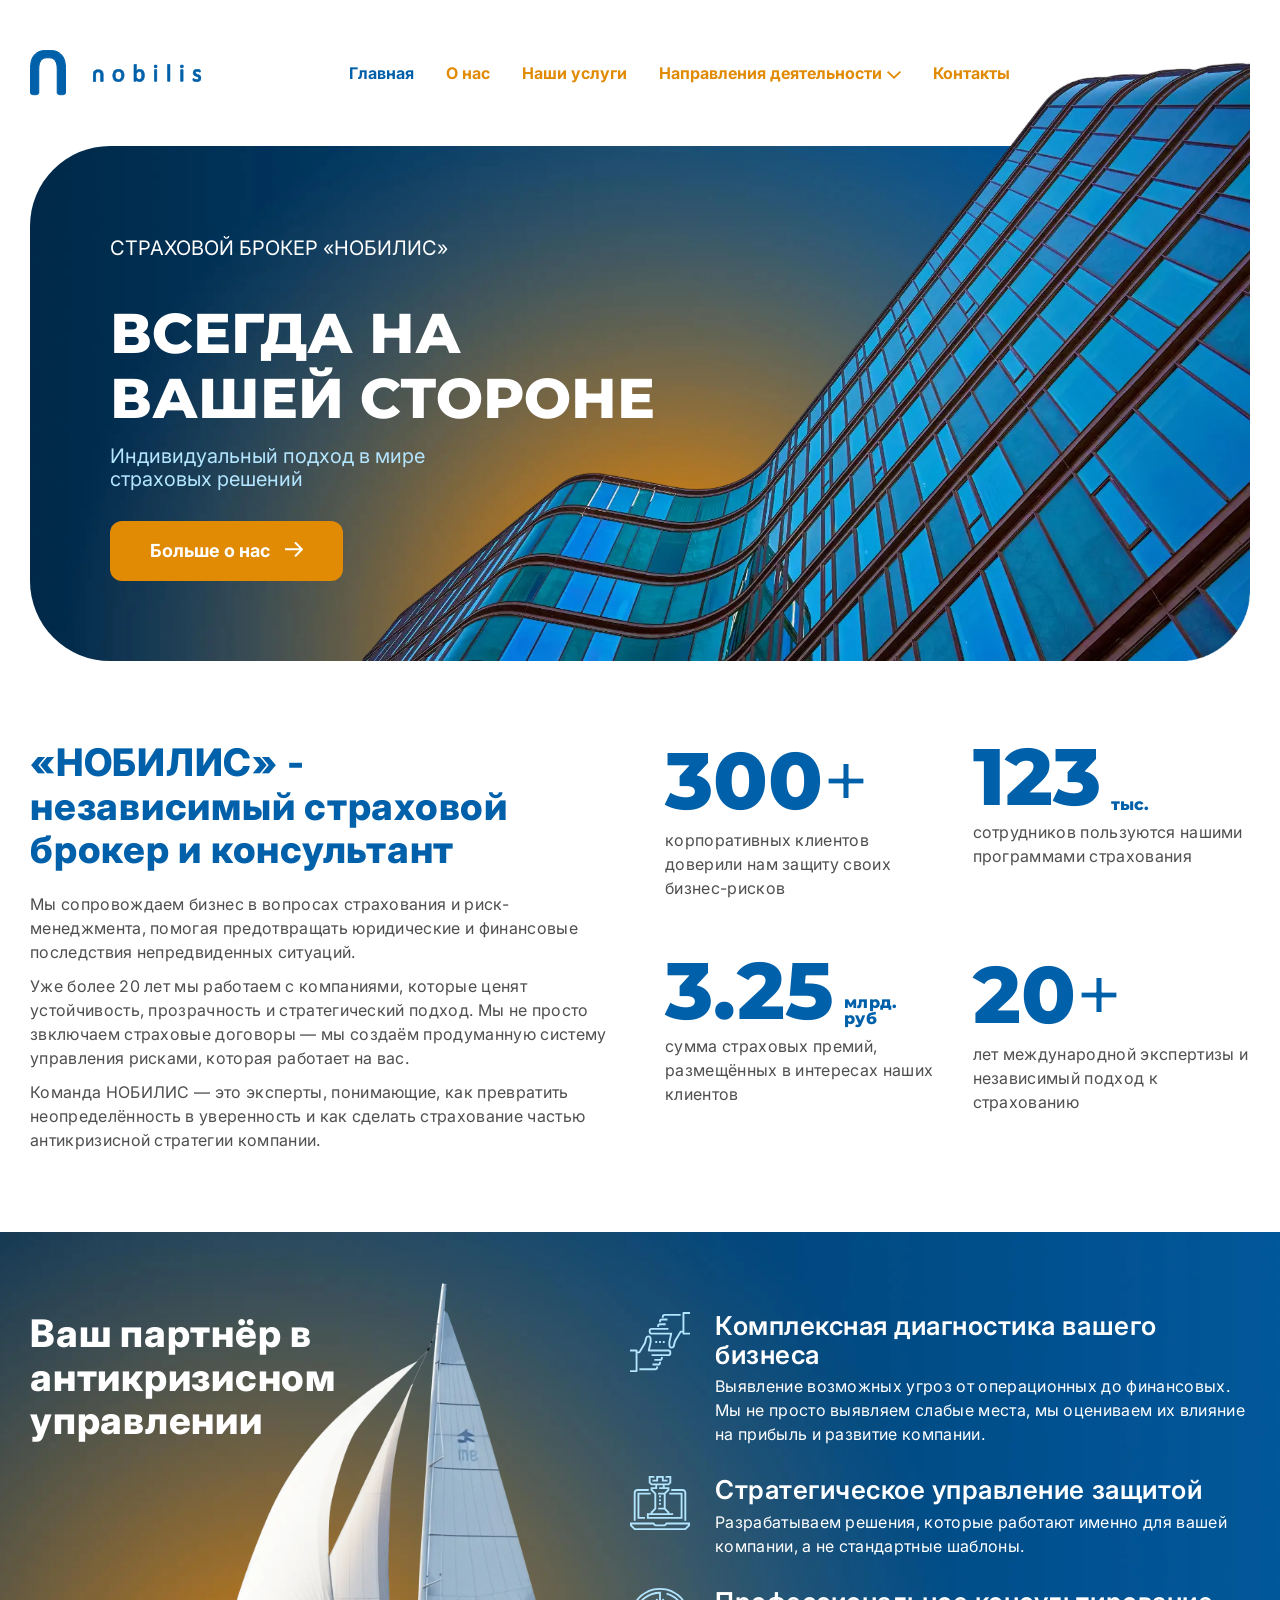
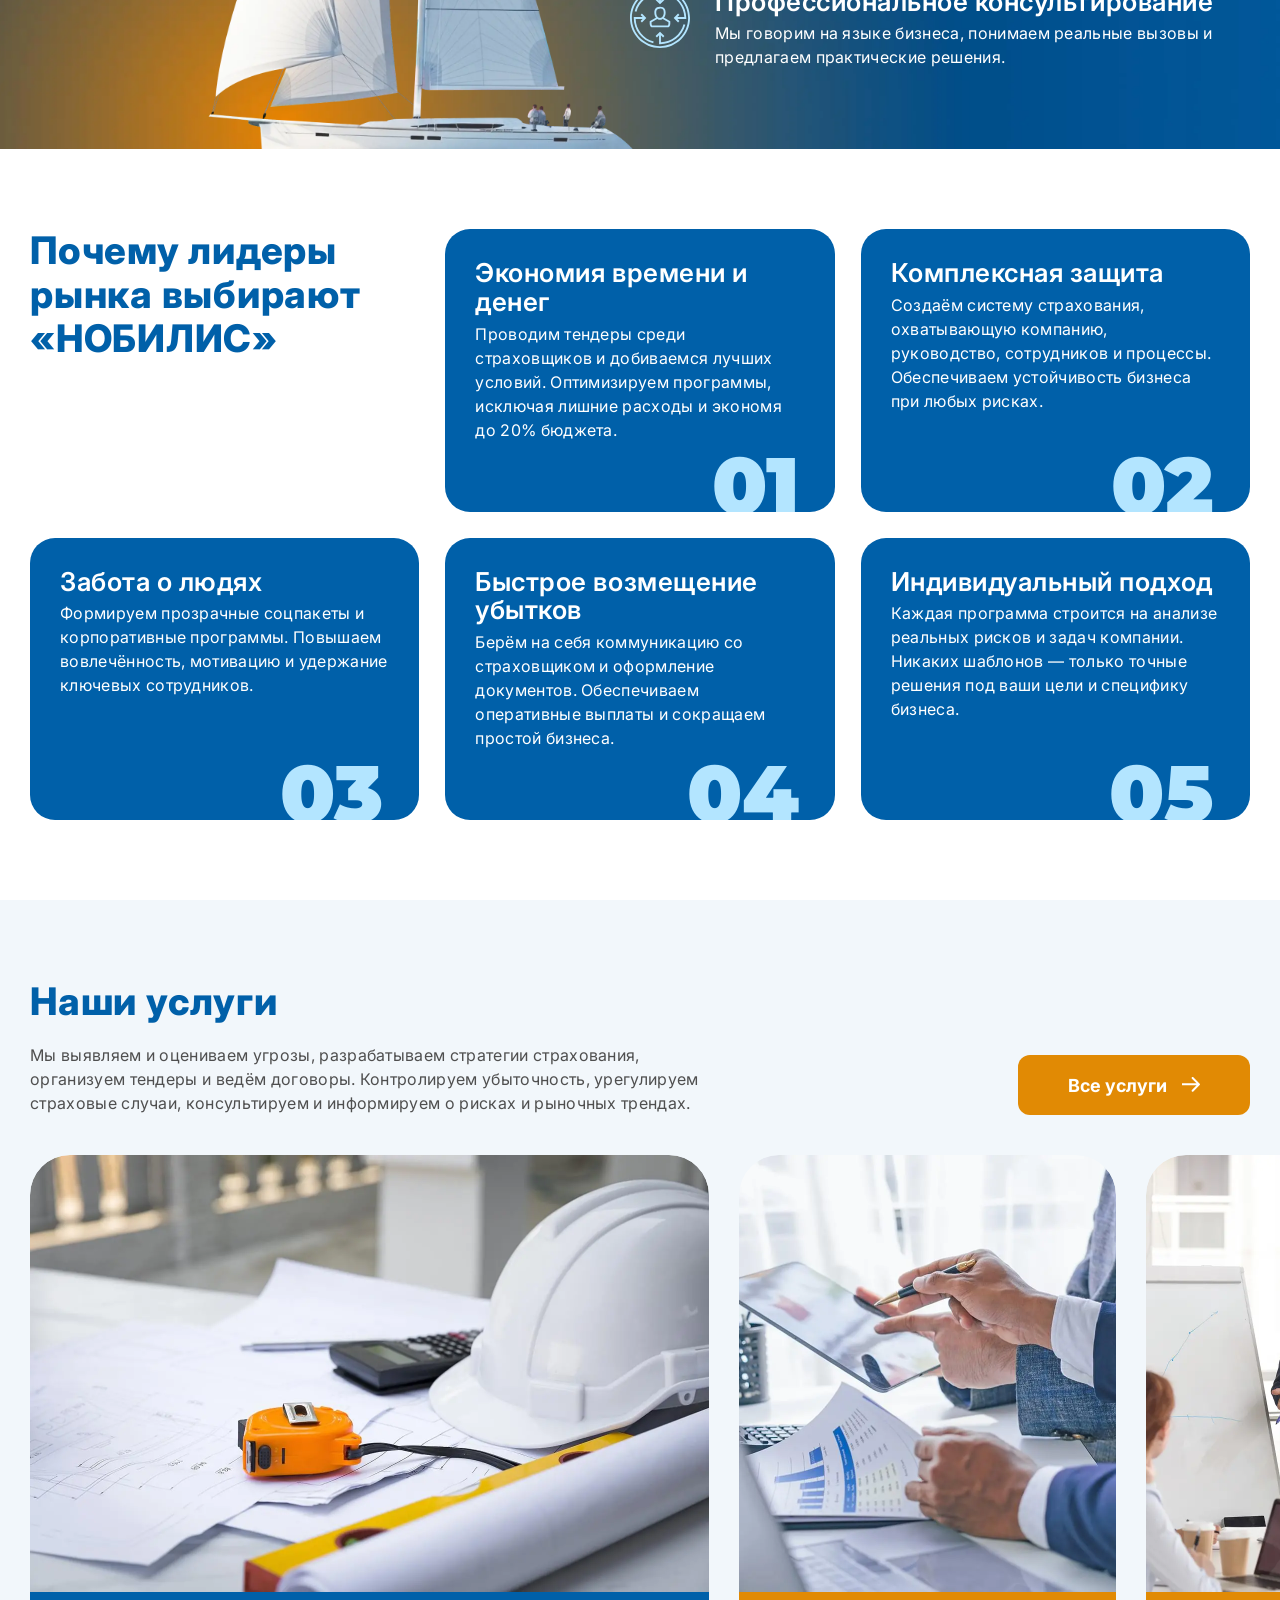
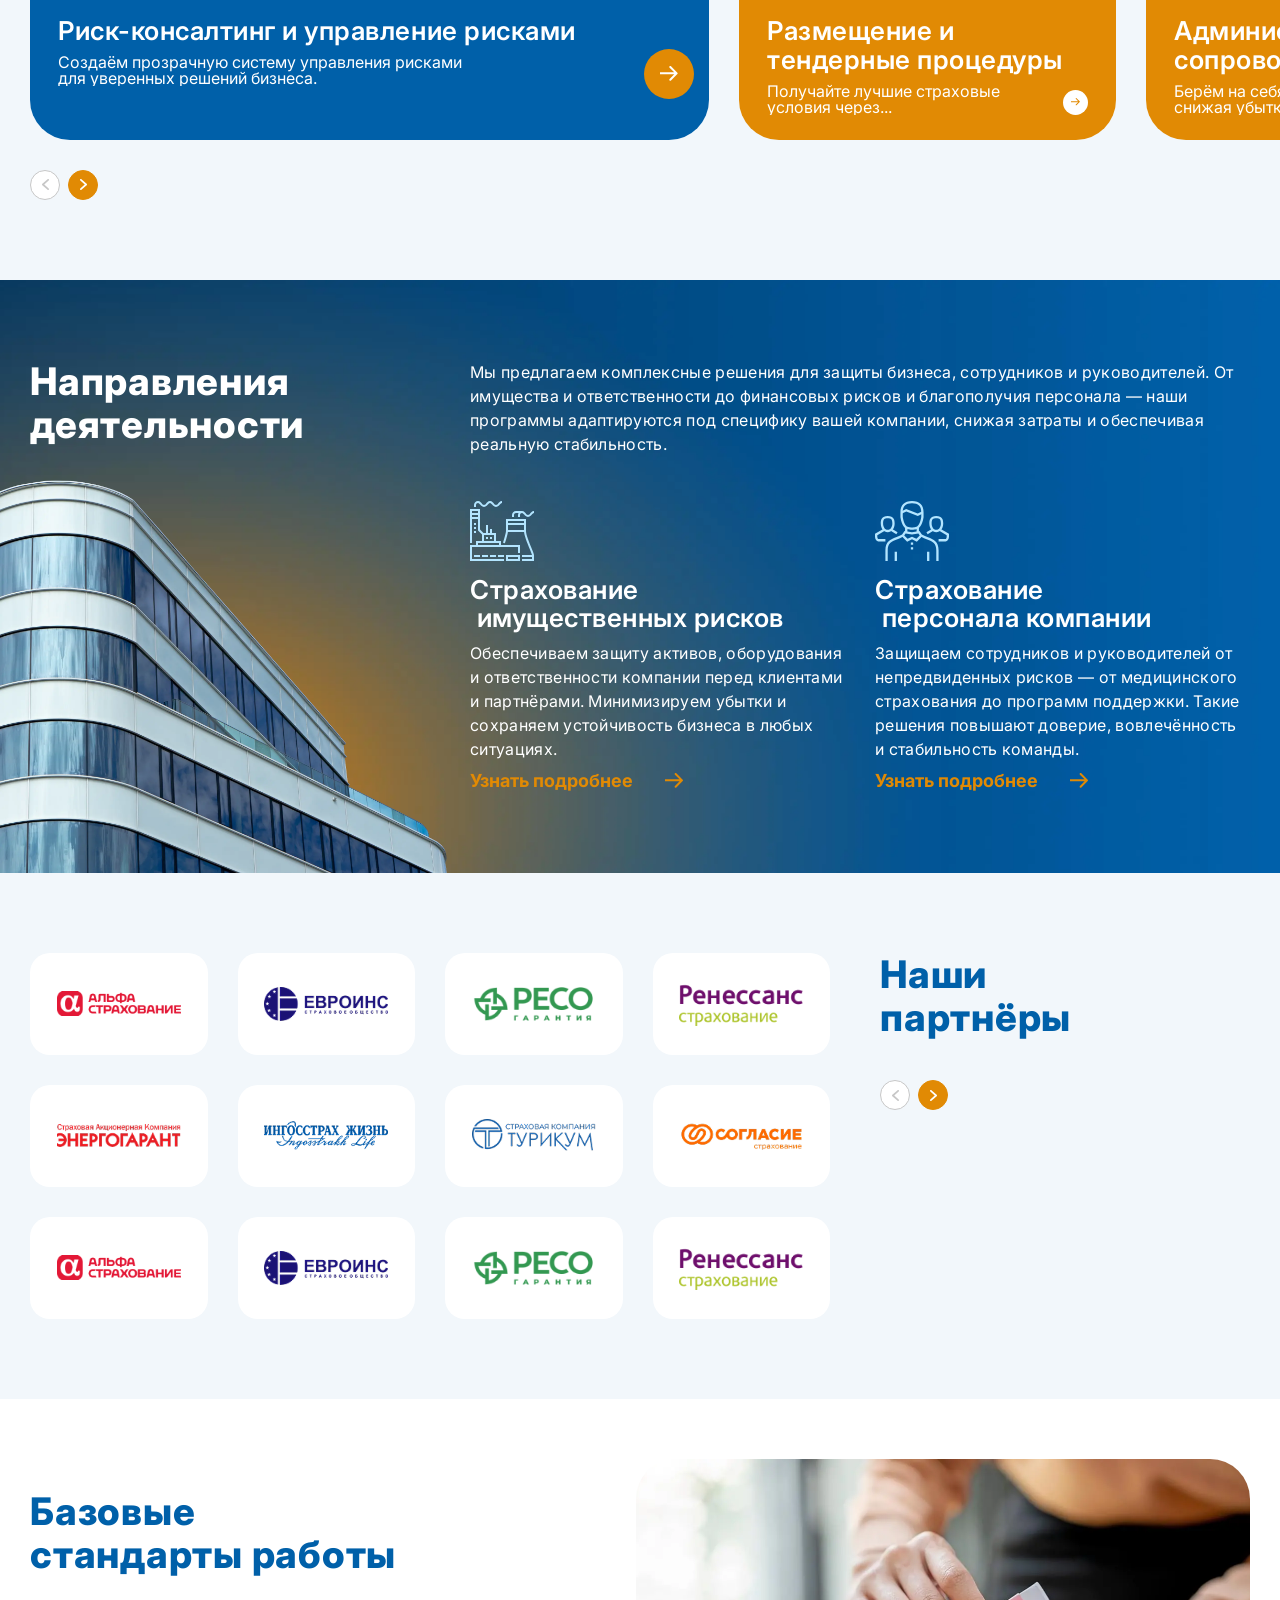
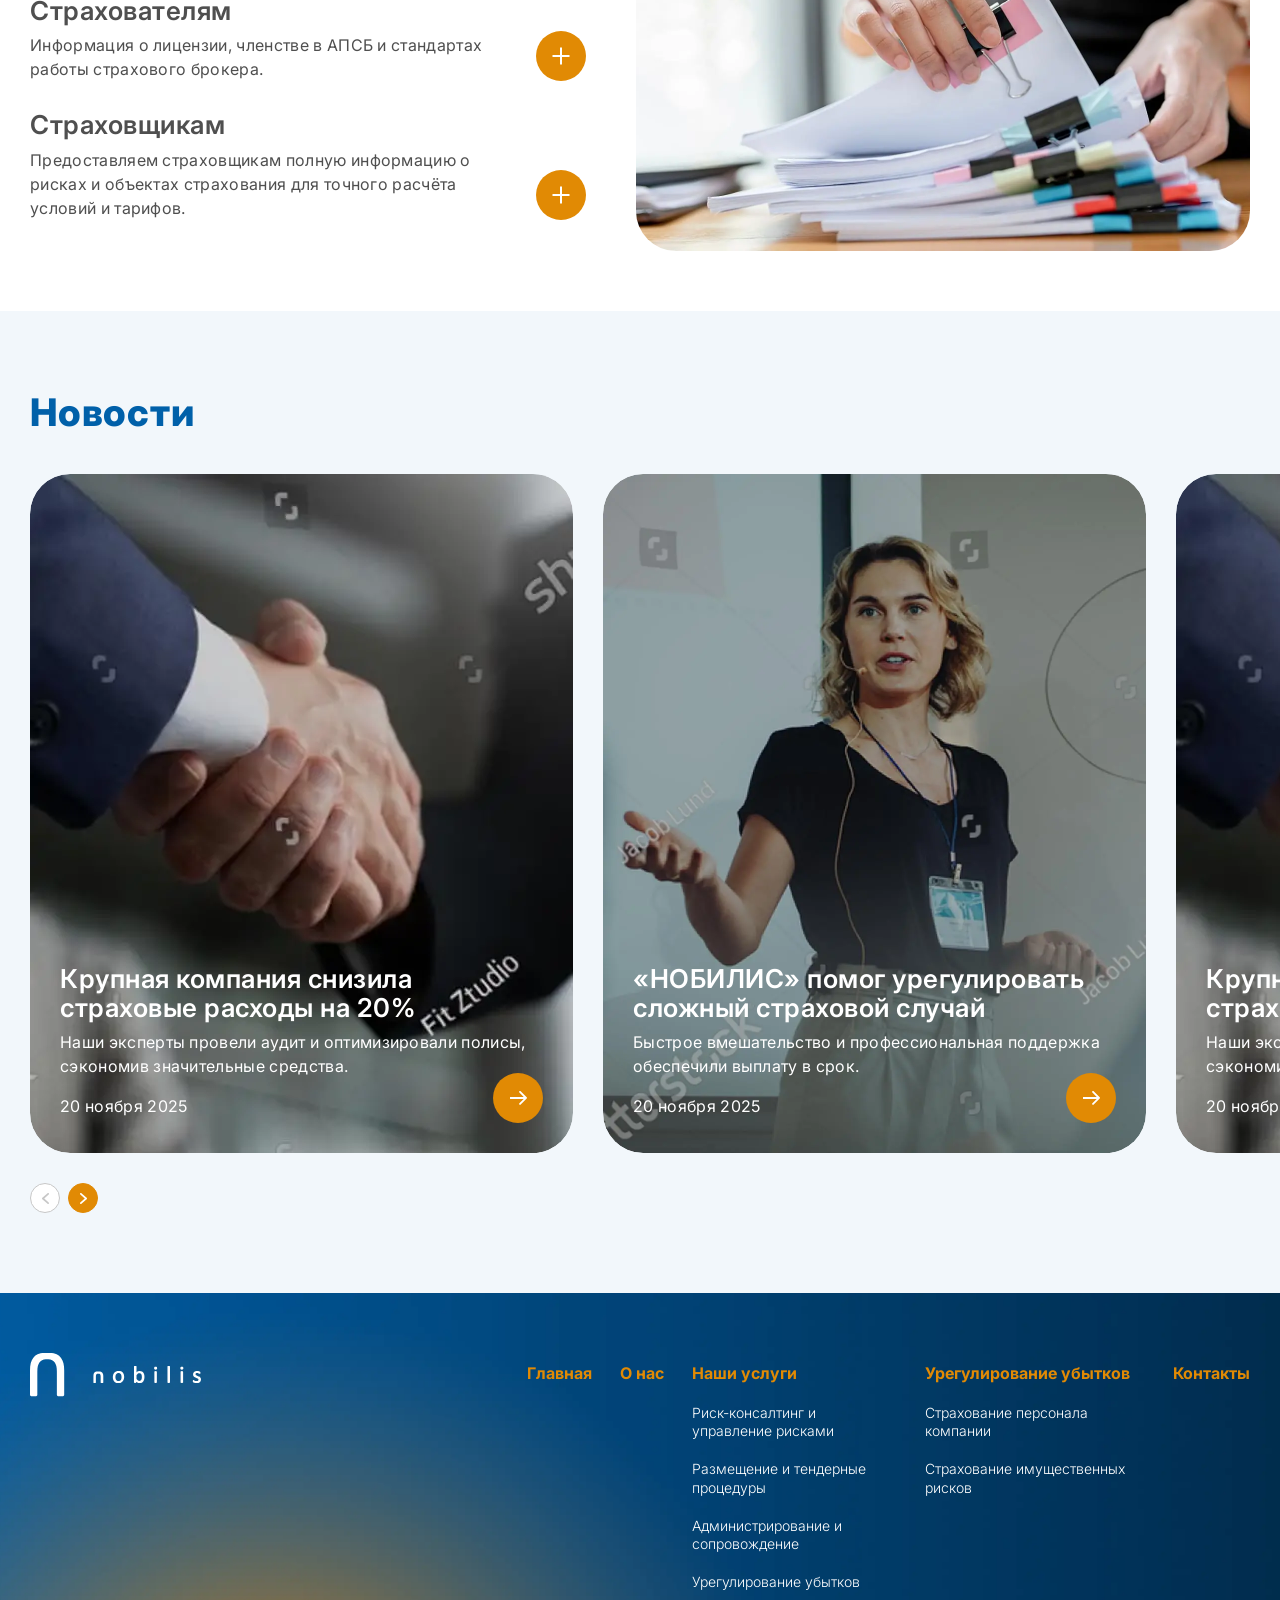
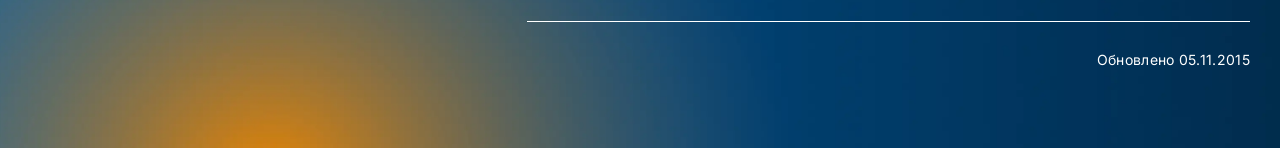
==== index.html @ 27451514 "comment5" ====
<!DOCTYPE html>
<html lang="en">

<head>
	<meta charset="UTF-8">
	<meta name="viewport" content="width=device-width, initial-scale=1.0">
	<meta name="keywords" content="">
	<link rel="stylesheet" href="css/libs.min.css">
	<link rel="stylesheet" href="css/style.min.css">
	<script src="https://api-maps.yandex.ru/2.1/?lang=ru_RU&apikey=9133eb49-3a97-4b2d-90be-6b80a97a5036" type="text/javascript"></script>
	<title>Главная</title>
</head>


<body>
	<div class="wrapper">
		<header class="header">
    <div class="container">
        <div class="header__inner">
            <a class="header__logo" href="index.html">
                <img src="img/logo.svg" alt="">
            </a>
            <ul class="header__list">
                <li><a class="active" href="index.html">Главная</a></li>
                <li><a href="about.html">О нас</a></li>
                <li><a href="">Наши услуги</a></li>
                <li class="has-dropdown">
                    <a href="#" class="dropdown-show">
                        Направления деятельности
                        <span class="dropdown-arrow">
                            <svg width="14" height="8" viewBox="0 0 14 8" fill="none" xmlns="http://www.w3.org/2000/svg">
                                <path d="M7 8L0 1.21555L1.25417 0L7 5.59717L12.7458 0.0282681L14 1.24382L7 8Z" fill="#E18A04"/>
                            </svg>

                        </span>
                    </a>
                    <ul class="dropdown">
                        <li><a href="">Страхование имущественных рисков</a></li>
                        <li><a href="">Страхование персонала компании</a></li>
                    </ul>
                </li>
                <li><a href="contacts.html">Контакты</a></li>
            </ul>
            <div class="burger">
                <span></span>
                <span></span>
                <span></span>
            </div>
        </div>
    </div>
</header>
		<main class="content">
			<section class="main">
				<div class="container">
					<div class="main__inner">
						<div class="main__desc">
							<div class="main__subtitle">Страховой брокер «Нобилис»</div>
							<h1 class="main__title">всегда на <br> вашей стороне
							</h1>
							<div class="main__text">Индивидуальный подход в мире <br> страховых решений</div>
							<a class="main__btn btn btn-orange" href="">
								<span class="btn-text">Больше о нас</span>
								<span class="btn-icon">
									<svg width="18" height="15" viewBox="0 0 18 15" fill="none" xmlns="http://www.w3.org/2000/svg">
										<path d="M17.7071 8.07106C18.0976 7.68054 18.0976 7.04737 17.7071 6.65685L11.3431 0.292885C10.9526 -0.0976396 10.3195 -0.0976396 9.92893 0.292885C9.53841 0.683409 9.53841 1.31657 9.92893 1.7071L15.5858 7.36395L9.92893 13.0208C9.53841 13.4113 9.53841 14.0445 9.92893 14.435C10.3195 14.8255 10.9526 14.8255 11.3431 14.435L17.7071 8.07106ZM0 7.36395V8.36395H17V7.36395V6.36395H0V7.36395Z" fill="white"/>
									</svg>
								</span>
							</a>
						</div>
						<div class="main__img">
							<img src="img/main-img.webp" alt="">
						</div>
					</div>
				</div>
			</section>
			<section class="info">
				<div class="container">
					<div class="info__inner">
						<div class="info__left">
							<h2 class="info__title h2">«НОБИЛИС» - независимый страховой брокер и консультант</h2>
							<div class="info__text">
								<p>Мы сопровождаем бизнес в вопросах страхования и риск-менеджмента, помогая предотвращать юридические и финансовые последствия непредвиденных ситуаций.</p>
								<p>Уже более 20 лет мы работаем с компаниями, которые ценят устойчивость, прозрачность и стратегический подход. Мы не просто звключаем страховые договоры — мы создаём продуманную систему управления рисками, которая работает на вас.</p>
								<p>Команда НОБИЛИС — это эксперты, понимающие, как превратить неопределённость в уверенность и как сделать страхование частью антикризисной стратегии компании.</p>
							</div>
						</div>
						<div class="info__right">
							<div class="info__items">
								<div class="info__item">
									<div class="info__item-title"><p>300<span class="plus">+</span></p></div>
									<div class="info__item-text">
										<p>корпоративных клиентов доверили нам защиту своих бизнес-рисков</p>
									</div>
								</div>
								<div class="info__item">
									<div class="info__item-title">123 <sup>тыс.</sup></div>
									<div class="info__item-text">
										<p>сотрудников пользуются нашими программами страхования</p>
									</div>
								</div>
								<div class="info__item">
									<div class="info__item-title">3.25 <sup>млрд.  <br> руб</sup></div>
									<div class="info__item-text">
										<p>сумма страховых премий, размещённых в интересах наших клиентов</p>
									</div>
								</div>
								<div class="info__item">
									<div class="info__item-title"><p>20<span class="plus">+</span></p></div>
									<div class="info__item-text">
										<p>лет международной экспертизы и независимый подход к страхованию</p>
									</div>
								</div>
							</div>
						</div>
					</div>
				</div>
			</section>
			<section class="partner">
				<div class="container">
					<div class="partner__inner">
						<h2 class="partner__title h2">Ваш партнёр в <br> антикризисном <br> управлении</h2>
						<div class="partner__items">
							<div class="partner__item">
								<div class="partner__item-icon">
									<img src="img/partner-icon.svg" alt="">
								</div>
								<div class="partner__item-desc">
									<div class="partner__item-title text26">Комплексная диагностика вашего бизнеса</div>
									<div class="partner__item-text">Выявление возможных угроз от операционных до финансовых. Мы не просто выявляем слабые места, мы оцениваем их влияние на прибыль и развитие компании.</div>
								</div>
							</div>
							<div class="partner__item">
								<div class="partner__item-icon">
									<img src="img/partner-icon2.svg" alt="">
								</div>
								<div class="partner__item-desc">
									<div class="partner__item-title text26">Стратегическое управление защитой</div>
									<div class="partner__item-text">Разрабатываем решения, которые работают именно для вашей компании, а не стандартные шаблоны.</div>
								</div>
							</div>
							<div class="partner__item">
								<div class="partner__item-icon">
									<img src="img/partner-icon3.svg" alt="">
								</div>
								<div class="partner__item-desc">
									<div class="partner__item-title text26">Профессиональное консультирование</div>
									<div class="partner__item-text">Мы говорим на языке бизнеса, понимаем реальные вызовы и предлагаем практические решения.</div>
								</div>
							</div>
						</div>
						<div class="partner__img">
							<img src="img/partner-img.webp" alt="">
						</div>
					</div>
				</div>
			</section>
			<section class="advantages">
				<div class="container">
					<div class="advantages__inner">
						<div class="advantages__items">
							<div class="advantages__item">
								<h2 class="advantages__title h2">Почему лидеры <br> рынка выбирают <br> «НОБИЛИС»</h2>
							</div>
							<div class="advantages__item">
								<div class="advantages__item-title text26">Экономия времени и денег</div>
								<div class="advantages__item-text">Проводим тендеры среди страховщиков и добиваемся лучших условий. Оптимизируем программы, исключая лишние расходы и экономя до 20% бюджета.</div>
								<div class="advantages__item-number">01</div>
							</div>
							<div class="advantages__item">
								<div class="advantages__item-title text26">Комплексная защита</div>
								<div class="advantages__item-text">Создаём систему страхования, охватывающую компанию, руководство, сотрудников и процессы. Обеспечиваем устойчивость бизнеса при любых рисках.</div>
								<div class="advantages__item-number">02</div>
							</div>
							<div class="advantages__item">
								<div class="advantages__item-title text26">Забота о людях</div>
								<div class="advantages__item-text">Формируем прозрачные соцпакеты и корпоративные программы. Повышаем вовлечённость, мотивацию и удержание ключевых сотрудников.</div>
								<div class="advantages__item-number">03</div>
							</div>
							<div class="advantages__item">
								<div class="advantages__item-title text26">Быстрое возмещение убытков</div>
								<div class="advantages__item-text">Берём на себя коммуникацию со страховщиком и оформление документов. Обеспечиваем оперативные выплаты и сокращаем простой бизнеса.</div>
								<div class="advantages__item-number">04</div>
							</div>
							<div class="advantages__item">
								<div class="advantages__item-title text26">Индивидуальный подход</div>
								<div class="advantages__item-text">Каждая программа строится на анализе реальных рисков и задач компании. Никаких шаблонов — только точные решения под ваши цели и специфику бизнеса.</div>
								<div class="advantages__item-number">05</div>
							</div>
						</div>
					</div>
				</div>
			</section>
			<section class="services">
				<div class="container">
					<div class="services__inner">
						<div class="services-top">
							<div class="services__group">
								<h2 class="services__title h2">Наши услуги</h2>
								<div class="services__text">Мы выявляем и оцениваем угрозы, разрабатываем стратегии страхования, организуем тендеры и ведём договоры. Контролируем убыточность, урегулируем страховые случаи, консультируем и информируем о рисках и рыночных трендах.</div>
							</div>
							<a class="services__btn btn btn-orange" href="">
								<span class="btn-text">Все услуги</span>
								<span class="btn-icon">
									<svg width="18" height="15" viewBox="0 0 18 15" fill="none" xmlns="http://www.w3.org/2000/svg">
										<path d="M17.7071 8.07106C18.0976 7.68054 18.0976 7.04737 17.7071 6.65685L11.3431 0.292885C10.9526 -0.0976396 10.3195 -0.0976396 9.92893 0.292885C9.53841 0.683409 9.53841 1.31657 9.92893 1.7071L15.5858 7.36395L9.92893 13.0208C9.53841 13.4113 9.53841 14.0445 9.92893 14.435C10.3195 14.8255 10.9526 14.8255 11.3431 14.435L17.7071 8.07106ZM0 7.36395V8.36395H17V7.36395V6.36395H0V7.36395Z" fill="white"></path>
									</svg>
								</span>
							</a>
						</div>
						<div class="services__slider">
							<div class="swiper mySwiper">
								<div class="swiper-wrapper">
									<div class="swiper-slide service-card">
										<div class="service-card__wrap">
											<a href="" class="service-card__img">
												<img src="img/services-img.webp" alt="">
											</a>
											<div class="service-card__desc">
												<a class="service-card__title text26" href="">Риск-консалтинг и управление рисками</a>
												<div class="service-card__group">
													<div class="service-card__text">Создаём прозрачную систему управления рисками для уверенных решений бизнеса.</div>
													<a class="service-card__btn" href="">
														<svg width="9" height="8" viewBox="0 0 9 8" fill="none" xmlns="http://www.w3.org/2000/svg">
															<path d="M8.68689 4.03544C8.88215 3.84018 8.88215 3.52359 8.68689 3.32833L5.50491 0.146351C5.30964 -0.0489113 4.99306 -0.0489113 4.7978 0.146351C4.60254 0.341613 4.60254 0.658195 4.7978 0.853458L7.62623 3.68188L4.7978 6.51031C4.60254 6.70557 4.60254 7.02216 4.7978 7.21742C4.99306 7.41268 5.30964 7.41268 5.50491 7.21742L8.68689 4.03544ZM0 3.68188V4.18188H8.33333V3.68188V3.18188H0V3.68188Z" fill="#E18A04"/>
														</svg>
													</a>
												</div>
											</div>
										</div>
									</div>
									<div class="swiper-slide service-card">
										<div class="service-card__wrap">
											<a href="" class="service-card__img">
												<img src="img/services-img2.webp" alt="">
											</a>
											<div class="service-card__desc">
												<a class="service-card__title text26" href="">Размещение и тендерные процедуры</a>
												<div class="service-card__group">
													<div class="service-card__text">Получайте лучшие страховые условия через...</div>
													<a class="service-card__btn" href="">
														<svg width="9" height="8" viewBox="0 0 9 8" fill="none" xmlns="http://www.w3.org/2000/svg">
															<path d="M8.68689 4.03544C8.88215 3.84018 8.88215 3.52359 8.68689 3.32833L5.50491 0.146351C5.30964 -0.0489113 4.99306 -0.0489113 4.7978 0.146351C4.60254 0.341613 4.60254 0.658195 4.7978 0.853458L7.62623 3.68188L4.7978 6.51031C4.60254 6.70557 4.60254 7.02216 4.7978 7.21742C4.99306 7.41268 5.30964 7.41268 5.50491 7.21742L8.68689 4.03544ZM0 3.68188V4.18188H8.33333V3.68188V3.18188H0V3.68188Z" fill="#E18A04"/>
														</svg>
													</a>
												</div>
											</div>
										</div>
									</div>
									<div class="swiper-slide service-card">
										<div class="service-card__wrap">
											<a href="" class="service-card__img">
												<img src="img/services-img3.webp" alt="">
											</a>
											<div class="service-card__desc">
												<a class="service-card__title text26" href="">Администрирование и сопровождение</a>
												<div class="service-card__group">
													<div class="service-card__text">Берём на себя договоры, снижая убытки и нагрузку...</div>
													<a class="service-card__btn" href="">
														<svg width="9" height="8" viewBox="0 0 9 8" fill="none" xmlns="http://www.w3.org/2000/svg">
															<path d="M8.68689 4.03544C8.88215 3.84018 8.88215 3.52359 8.68689 3.32833L5.50491 0.146351C5.30964 -0.0489113 4.99306 -0.0489113 4.7978 0.146351C4.60254 0.341613 4.60254 0.658195 4.7978 0.853458L7.62623 3.68188L4.7978 6.51031C4.60254 6.70557 4.60254 7.02216 4.7978 7.21742C4.99306 7.41268 5.30964 7.41268 5.50491 7.21742L8.68689 4.03544ZM0 3.68188V4.18188H8.33333V3.68188V3.18188H0V3.68188Z" fill="#E18A04"/>
														</svg>
													</a>
												</div>
											</div>
										</div>
									</div>
									<div class="swiper-slide service-card">
										<div class="service-card__wrap">
											<a href="" class="service-card__img">
												<img src="img/services-img4.webp" alt="">
											</a>
											<div class="service-card__desc">
												<a class="service-card__title text26" href="">Урегулирование  убытков</a>
												<div class="service-card__group">
													<div class="service-card__text">Максимальные выплаты без задержек и спорных отказов.</div>
													<a class="service-card__btn" href="">
														<svg width="9" height="8" viewBox="0 0 9 8" fill="none" xmlns="http://www.w3.org/2000/svg">
															<path d="M8.68689 4.03544C8.88215 3.84018 8.88215 3.52359 8.68689 3.32833L5.50491 0.146351C5.30964 -0.0489113 4.99306 -0.0489113 4.7978 0.146351C4.60254 0.341613 4.60254 0.658195 4.7978 0.853458L7.62623 3.68188L4.7978 6.51031C4.60254 6.70557 4.60254 7.02216 4.7978 7.21742C4.99306 7.41268 5.30964 7.41268 5.50491 7.21742L8.68689 4.03544ZM0 3.68188V4.18188H8.33333V3.68188V3.18188H0V3.68188Z" fill="#E18A04"/>
														</svg>
													</a>
												</div>
											</div>
										</div>
									</div>
								</div>
							</div>
						</div>
						<div class="slider-nav">
							<div class="swiper-button-prev">
								<svg width="7" height="11" viewBox="0 0 7 11" fill="none" xmlns="http://www.w3.org/2000/svg">
									<path d="M2.2423 5.50074L6.68586 9.38027C6.86322 9.53636 6.97432 9.75973 6.99483 10.0015C7.01534 10.2432 6.94358 10.4836 6.79527 10.67C6.64696 10.8564 6.43419 10.9737 6.20355 10.9961C5.97291 11.0185 5.7432 10.9442 5.56472 10.7895L0.314475 6.20538C0.216029 6.1192 0.136841 6.01143 0.0825019 5.88968C0.0281631 5.76792 -7.03515e-07 5.63515 -7.2114e-07 5.50074C-7.38766e-07 5.36634 0.028163 5.23357 0.0825018 5.11181C0.13684 4.99006 0.216029 4.88229 0.314475 4.79611L5.56472 0.211987C5.74312 0.0565598 5.97311 -0.0183151 6.20416 0.00381007C6.43522 0.0259343 6.64845 0.14325 6.797 0.329984C6.94556 0.516718 7.0173 0.7576 6.99646 0.999716C6.97562 1.24183 6.8639 1.46538 6.68586 1.62125L2.2423 5.50074Z" fill="white"/>
								</svg>
							</div>
							<div class="swiper-button-next">
								<svg width="7" height="11" viewBox="0 0 7 11" fill="none" xmlns="http://www.w3.org/2000/svg">
									<path d="M2.2423 5.50074L6.68586 9.38027C6.86322 9.53636 6.97432 9.75973 6.99483 10.0015C7.01534 10.2432 6.94358 10.4836 6.79527 10.67C6.64696 10.8564 6.43419 10.9737 6.20355 10.9961C5.97291 11.0185 5.7432 10.9442 5.56472 10.7895L0.314475 6.20538C0.216029 6.1192 0.136841 6.01143 0.0825019 5.88968C0.0281631 5.76792 -7.03515e-07 5.63515 -7.2114e-07 5.50074C-7.38766e-07 5.36634 0.028163 5.23357 0.0825018 5.11181C0.13684 4.99006 0.216029 4.88229 0.314475 4.79611L5.56472 0.211987C5.74312 0.0565598 5.97311 -0.0183151 6.20416 0.00381007C6.43522 0.0259343 6.64845 0.14325 6.797 0.329984C6.94556 0.516718 7.0173 0.7576 6.99646 0.999716C6.97562 1.24183 6.8639 1.46538 6.68586 1.62125L2.2423 5.50074Z" fill="white"/>
								</svg>
							</div>
						</div>
					</div>
				</div>
			</section>
			<section class="areas">
				<div class="container">
					<div class="areas__inner">
						<h2 class="areas__title h2">Направления <br> деятельности</h2>
						<div class="areas__group">
							<div class="areas__text">
								<p>Мы предлагаем комплексные решения для защиты бизнеса, сотрудников и руководителей. От имущества и ответственности до финансовых рисков и благополучия персонала — наши программы адаптируются под специфику вашей компании, снижая затраты и обеспечивая реальную стабильность.</p>
							</div>
							<div class="areas__items">
								<div class="areas__item">
									<div class="areas__item-icon">
										<img src="img/areas-icon.svg" alt="">
									</div>
									<div class="areas__item-title text26">Страхование <br>  имущественных рисков</div>
									<div class="areas__item-text">
										<p>Обеспечиваем защиту активов, оборудования и ответственности компании перед клиентами и партнёрами. Минимизируем убытки и сохраняем устойчивость бизнеса в любых ситуациях.</p>
									</div>
									<a href="" class="areas__item-link">
										Узнать подробнее
										<svg width="18" height="15" viewBox="0 0 18 15" fill="none" xmlns="http://www.w3.org/2000/svg">
											<path d="M17.7071 8.07088C18.0976 7.68035 18.0976 7.04719 17.7071 6.65666L11.3431 0.292702C10.9526 -0.0978227 10.3195 -0.0978227 9.92893 0.292702C9.53841 0.683226 9.53841 1.31639 9.92893 1.70692L15.5858 7.36377L9.92893 13.0206C9.53841 13.4111 9.53841 14.0443 9.92893 14.4348C10.3195 14.8254 10.9526 14.8254 11.3431 14.4348L17.7071 8.07088ZM0 7.36377V8.36377H17V7.36377V6.36377H0V7.36377Z" fill="#E18A04"/>
										</svg>
									</a>
								</div>
								<div class="areas__item">
									<div class="areas__item-icon">
										<img src="img/areas-icon2.svg" alt="">
									</div>
									<div class="areas__item-title text26">Страхование <br>  персонала компании</div>
									<div class="areas__item-text">
										<p>Защищаем сотрудников и руководителей от непредвиденных рисков — от медицинского страхования до программ поддержки. Такие решения повышают доверие, вовлечённость и стабильность команды.</p>
									</div>
									<a href="" class="areas__item-link">
										Узнать подробнее
										<svg width="18" height="15" viewBox="0 0 18 15" fill="none" xmlns="http://www.w3.org/2000/svg">
											<path d="M17.7071 8.07088C18.0976 7.68035 18.0976 7.04719 17.7071 6.65666L11.3431 0.292702C10.9526 -0.0978227 10.3195 -0.0978227 9.92893 0.292702C9.53841 0.683226 9.53841 1.31639 9.92893 1.70692L15.5858 7.36377L9.92893 13.0206C9.53841 13.4111 9.53841 14.0443 9.92893 14.4348C10.3195 14.8254 10.9526 14.8254 11.3431 14.4348L17.7071 8.07088ZM0 7.36377V8.36377H17V7.36377V6.36377H0V7.36377Z" fill="#E18A04"/>
										</svg>
									</a>
								</div>
							</div>
						</div>
					</div>
				</div>
				<div class="areas__img">
					<img src="img/areas-img.webp" alt="">
				</div>
			</section>
            <section class="partners">
                <div class="container">
                    <div class="partners__inner">
						<div class="partners__group">
							<h2 class="partners__title h2">Наши <br> партнёры</h2>
							<div class="slider-nav">
								<div class="swiper-button-prev">
									<svg width="7" height="11" viewBox="0 0 7 11" fill="none" xmlns="http://www.w3.org/2000/svg">
										<path d="M2.2423 5.50074L6.68586 9.38027C6.86322 9.53636 6.97432 9.75973 6.99483 10.0015C7.01534 10.2432 6.94358 10.4836 6.79527 10.67C6.64696 10.8564 6.43419 10.9737 6.20355 10.9961C5.97291 11.0185 5.7432 10.9442 5.56472 10.7895L0.314475 6.20538C0.216029 6.1192 0.136841 6.01143 0.0825019 5.88968C0.0281631 5.76792 -7.03515e-07 5.63515 -7.2114e-07 5.50074C-7.38766e-07 5.36634 0.028163 5.23357 0.0825018 5.11181C0.13684 4.99006 0.216029 4.88229 0.314475 4.79611L5.56472 0.211987C5.74312 0.0565598 5.97311 -0.0183151 6.20416 0.00381007C6.43522 0.0259343 6.64845 0.14325 6.797 0.329984C6.94556 0.516718 7.0173 0.7576 6.99646 0.999716C6.97562 1.24183 6.8639 1.46538 6.68586 1.62125L2.2423 5.50074Z" fill="white"/>
									</svg>
								</div>
								<div class="swiper-button-next">
									<svg width="7" height="11" viewBox="0 0 7 11" fill="none" xmlns="http://www.w3.org/2000/svg">
										<path d="M2.2423 5.50074L6.68586 9.38027C6.86322 9.53636 6.97432 9.75973 6.99483 10.0015C7.01534 10.2432 6.94358 10.4836 6.79527 10.67C6.64696 10.8564 6.43419 10.9737 6.20355 10.9961C5.97291 11.0185 5.7432 10.9442 5.56472 10.7895L0.314475 6.20538C0.216029 6.1192 0.136841 6.01143 0.0825019 5.88968C0.0281631 5.76792 -7.03515e-07 5.63515 -7.2114e-07 5.50074C-7.38766e-07 5.36634 0.028163 5.23357 0.0825018 5.11181C0.13684 4.99006 0.216029 4.88229 0.314475 4.79611L5.56472 0.211987C5.74312 0.0565598 5.97311 -0.0183151 6.20416 0.00381007C6.43522 0.0259343 6.64845 0.14325 6.797 0.329984C6.94556 0.516718 7.0173 0.7576 6.99646 0.999716C6.97562 1.24183 6.8639 1.46538 6.68586 1.62125L2.2423 5.50074Z" fill="white"/>
									</svg>
								</div>
							</div>
						</div>
						<div class="partners__slider">
							<div class="swiper mySwiper">
								<div class="swiper-wrapper">
									<div class="swiper-slide partner-card">
										<img src="img/partner-img2.png" alt="">
									</div>
									<div class="swiper-slide partner-card">
										<img src="img/partner-img3.png" alt="">
									</div>
									<div class="swiper-slide partner-card">
										<img src="img/partner-img4.png" alt="">
									</div>
									<div class="swiper-slide partner-card">
										<img src="img/partner-img5.png" alt="">
									</div>
									<div class="swiper-slide partner-card">
										<img src="img/partner-img6.png" alt="">
									</div>
									<div class="swiper-slide partner-card">
										<img src="img/partner-img7.png" alt="">
									</div>
									<div class="swiper-slide partner-card">
										<img src="img/partner-img8.png" alt="">
									</div>
									<div class="swiper-slide partner-card">
										<img src="img/partner-img9.png" alt="">
									</div>
									<div class="swiper-slide partner-card">
										<img src="img/partner-img10.png" alt="">
									</div>
									<div class="swiper-slide partner-card">
										<img src="img/partner-img11.png" alt="">
									</div>
									<div class="swiper-slide partner-card">
										<img src="img/partner-img12.png" alt="">
									</div>
									<div class="swiper-slide partner-card">
										<img src="img/partner-img13.png" alt="">
									</div>
									<div class="swiper-slide partner-card">
										<img src="img/partner-img2.png" alt="">
									</div>
									<div class="swiper-slide partner-card">
										<img src="img/partner-img3.png" alt="">
									</div>
									<div class="swiper-slide partner-card">
										<img src="img/partner-img4.png" alt="">
									</div>
									<div class="swiper-slide partner-card">
										<img src="img/partner-img5.png" alt="">
									</div>
									<div class="swiper-slide partner-card">
										<img src="img/partner-img6.png" alt="">
									</div>
									<div class="swiper-slide partner-card">
										<img src="img/partner-img7.png" alt="">
									</div>
								</div>
							</div>
						</div>
                    </div>
                </div>
            </section>
			<section class="faq">
				<div class="container">
					<div class="faq__inner">
						<div class="faq__desc">
							<h2 class="faq__title h2">Базовые <br> стандарты работы</h2>
							<div class="faq__items">
								<div class="item">
									<div class="item-show">
										<div class="item-group">
											<div class="item-title text26">Страхователям</div>
											<div class="item-subtitle">Информация о лицензии, членстве в АПСБ и стандартах работы страхового брокера.</div>
										</div>
										<div class="item-btn"></div>
									</div>
									<div class="item-hidden">
										<div class="item-text">
											<p>
												ООО «Нобилис Страховые Брокеры» осуществляет деятельность и оказывает услуги в соответствии с Законом РФ «Об организации страхового дела в Российской Федерации», Федеральным законом от 13.07.2014 № 223-ФЗ «О саморегулируемых организациях в сфере финансового рынка и о внесении изменений в статьи 2 и 6 Федерального закона «О внесении изменений в отдельные законодательные акты Российской Федерации», утвержденными в соответствии с законодательством стандартами профессиональной деятельности страховых брокеров.
												<br>
												Информация о компании
												Орган страхового надзора – <a href="">Центральный Банк Российской Федерации.</a>
												ООО «Нобилис Страховые Брокеры» действует на основании <a href="">лицензии ЦБ РФ № 4072 от 21.04.2023</a> и является членом
												<a href="">Ассоциации Профессиональных Страховых Брокеров (АПСБ).</a>
												<br>
												ООО «Нобилис Страховые брокеры» — независимый страховой посредник, не участвующий в капитале какого-либо страховщика (страховщиков) и не осуществляющий страхование в интересах какого-либо страховщика (страховщиков). Страховые компании не участвуют в капитале ООО «Нобилис Страховые брокеры».
												<br>
												Направить обращение страховому брокеру можно по адресу электронной почты office@nobilisbrokers.ru, по телефону +7 495 645 4531 или письменным обращением по почте по адресу Москва, 129626, Проспект Мира, 102 стр. 16.
												<br>
												Реквизиты компании
											</p>
										</div>
									</div>
								</div>
								<div class="item">
									<div class="item-show">
										<div class="item-group">
											<div class="item-title text26">Страховщикам</div>
											<div class="item-subtitle">Предоставляем страховщикам полную информацию о рисках и объектах страхования для точного расчёта условий и тарифов.</div>
										</div>
										<div class="item-btn"></div>
									</div>
									<div class="item-hidden">
										<div class="item-text">
											<p>Предоставляем страховщикам полную информацию о рисках и объектах страхования для точного расчёта условий и тарифов.</p>
											<p>Для формирования и оказания качественных и максимально приспособленных к потребностям клиентов условий страхования ООО «Нобилис Страховые брокеры» предоставляет Страховщикам подробную информацию о рисках, особенностях объектов страхования, отдельных видах деятельности, структуре портфелей по отдельным линиям страхового бизнеса, группам договоров страхования и т.п., в том числе, инженерные отчеты, основные показатели экономической деятельности, меры по улучшению противопожарной безопасности и условий труда. Мы также готовим обзоры по истории страховых случаев и статистику убыточности. По запросу Страховщика мы предоставляем иные информацию и документы, связанные с заключением и сопровождением договоров страхования, исполнением обязанностей сторонами договора, в порядке и в объеме, которые установлены законодательством Российской Федерации и договором между страховщиком и страховым брокером.</p>
										</div>
									</div>
								</div>
							</div>
						</div>
						<div class="faq__img">
							<img src="img/faq-img.webp" alt="">
						</div>
					</div>
				</div>
			</section>
			<section class="news">
				<div class="container">
					<div class="news__inner">
						<h2 class="news__title h2">Новости</h2>
						<div class="news__slider">
							<div class="swiper mySwiper">
								<div class="swiper-wrapper">
									<div class="swiper-slide news-card">
										<a href="" class="news-card__img">
											<img src="img/news-img.webp" alt="">
										</a>
										<div class="news-card__desc">
											<a class="news-card__title text26" href="">Крупная компания снизила страховые расходы на 20%</a>
											<div class="news-card__text">
												<p>Наши эксперты провели аудит и оптимизировали полисы, сэкономив значительные средства.</p>
											</div>
											<div class="news-card__date">20 ноября 2025</div>
											<a class="news-card__btn" href="">
												<svg width="18" height="15" viewBox="0 0 18 15" fill="none" xmlns="http://www.w3.org/2000/svg">
													<path d="M17.7071 8.07088C18.0976 7.68035 18.0976 7.04719 17.7071 6.65666L11.3431 0.292702C10.9526 -0.0978227 10.3195 -0.0978227 9.92893 0.292702C9.53841 0.683226 9.53841 1.31639 9.92893 1.70692L15.5858 7.36377L9.92893 13.0206C9.53841 13.4111 9.53841 14.0443 9.92893 14.4348C10.3195 14.8254 10.9526 14.8254 11.3431 14.4348L17.7071 8.07088ZM0 7.36377V8.36377H17V7.36377V6.36377H0V7.36377Z" fill="white"/>
												</svg>
											</a>
										</div>
									</div>
									<div class="swiper-slide news-card">
										<a href="" class="news-card__img">
											<img src="img/news-img2.webp" alt="">
										</a>
										<div class="news-card__desc">
											<a class="news-card__title text26" href="">«НОБИЛИС» помог урегулировать сложный страховой случай</a>
											<div class="news-card__text">
												<p>Быстрое вмешательство и профессиональная поддержка обеспечили выплату в срок.</p>
											</div>
											<div class="news-card__date">20 ноября 2025</div>
											<a class="news-card__btn" href="">
												<svg width="18" height="15" viewBox="0 0 18 15" fill="none" xmlns="http://www.w3.org/2000/svg">
													<path d="M17.7071 8.07088C18.0976 7.68035 18.0976 7.04719 17.7071 6.65666L11.3431 0.292702C10.9526 -0.0978227 10.3195 -0.0978227 9.92893 0.292702C9.53841 0.683226 9.53841 1.31639 9.92893 1.70692L15.5858 7.36377L9.92893 13.0206C9.53841 13.4111 9.53841 14.0443 9.92893 14.4348C10.3195 14.8254 10.9526 14.8254 11.3431 14.4348L17.7071 8.07088ZM0 7.36377V8.36377H17V7.36377V6.36377H0V7.36377Z" fill="white"/>
												</svg>
											</a>
										</div>
									</div>
									<div class="swiper-slide news-card">
										<a href="" class="news-card__img">
											<img src="img/news-img.webp" alt="">
										</a>
										<div class="news-card__desc">
											<a class="news-card__title text26" href="">Крупная компания снизила страховые расходы на 20%</a>
											<div class="news-card__text">
												<p>Наши эксперты провели аудит и оптимизировали полисы, сэкономив значительные средства.</p>
											</div>
											<div class="news-card__date">20 ноября 2025</div>
											<a class="news-card__btn" href="">
												<svg width="18" height="15" viewBox="0 0 18 15" fill="none" xmlns="http://www.w3.org/2000/svg">
													<path d="M17.7071 8.07088C18.0976 7.68035 18.0976 7.04719 17.7071 6.65666L11.3431 0.292702C10.9526 -0.0978227 10.3195 -0.0978227 9.92893 0.292702C9.53841 0.683226 9.53841 1.31639 9.92893 1.70692L15.5858 7.36377L9.92893 13.0206C9.53841 13.4111 9.53841 14.0443 9.92893 14.4348C10.3195 14.8254 10.9526 14.8254 11.3431 14.4348L17.7071 8.07088ZM0 7.36377V8.36377H17V7.36377V6.36377H0V7.36377Z" fill="white"/>
												</svg>
											</a>
										</div>
									</div>
									<div class="swiper-slide news-card">
										<a href="" class="news-card__img">
											<img src="img/news-img2.webp" alt="">
										</a>
										<div class="news-card__desc">
											<a class="news-card__title text26" href="">«НОБИЛИС» помог урегулировать сложный страховой случай</a>
											<div class="news-card__text">
												<p>Быстрое вмешательство и профессиональная поддержка обеспечили выплату в срок.</p>
											</div>
											<div class="news-card__date">20 ноября 2025</div>
											<a class="news-card__btn" href="">
												<svg width="18" height="15" viewBox="0 0 18 15" fill="none" xmlns="http://www.w3.org/2000/svg">
													<path d="M17.7071 8.07088C18.0976 7.68035 18.0976 7.04719 17.7071 6.65666L11.3431 0.292702C10.9526 -0.0978227 10.3195 -0.0978227 9.92893 0.292702C9.53841 0.683226 9.53841 1.31639 9.92893 1.70692L15.5858 7.36377L9.92893 13.0206C9.53841 13.4111 9.53841 14.0443 9.92893 14.4348C10.3195 14.8254 10.9526 14.8254 11.3431 14.4348L17.7071 8.07088ZM0 7.36377V8.36377H17V7.36377V6.36377H0V7.36377Z" fill="white"/>
												</svg>
											</a>
										</div>
									</div>
									<div class="swiper-slide news-card">
										<a href="" class="news-card__img">
											<img src="img/news-img.webp" alt="">
										</a>
										<div class="news-card__desc">
											<a class="news-card__title text26" href="">Крупная компания снизила страховые расходы на 20%</a>
											<div class="news-card__text">
												<p>Наши эксперты провели аудит и оптимизировали полисы, сэкономив значительные средства.</p>
											</div>
											<div class="news-card__date">20 ноября 2025</div>
											<a class="news-card__btn" href="">
												<svg width="18" height="15" viewBox="0 0 18 15" fill="none" xmlns="http://www.w3.org/2000/svg">
													<path d="M17.7071 8.07088C18.0976 7.68035 18.0976 7.04719 17.7071 6.65666L11.3431 0.292702C10.9526 -0.0978227 10.3195 -0.0978227 9.92893 0.292702C9.53841 0.683226 9.53841 1.31639 9.92893 1.70692L15.5858 7.36377L9.92893 13.0206C9.53841 13.4111 9.53841 14.0443 9.92893 14.4348C10.3195 14.8254 10.9526 14.8254 11.3431 14.4348L17.7071 8.07088ZM0 7.36377V8.36377H17V7.36377V6.36377H0V7.36377Z" fill="white"/>
												</svg>
											</a>
										</div>
									</div>
									<div class="swiper-slide news-card">
										<a href="" class="news-card__img">
											<img src="img/news-img2.webp" alt="">
										</a>
										<div class="news-card__desc">
											<a class="news-card__title text26" href="">«НОБИЛИС» помог урегулировать сложный страховой случай</a>
											<div class="news-card__text">
												<p>Быстрое вмешательство и профессиональная поддержка обеспечили выплату в срок.</p>
											</div>
											<div class="news-card__date">20 ноября 2025</div>
											<a class="news-card__btn" href="">
												<svg width="18" height="15" viewBox="0 0 18 15" fill="none" xmlns="http://www.w3.org/2000/svg">
													<path d="M17.7071 8.07088C18.0976 7.68035 18.0976 7.04719 17.7071 6.65666L11.3431 0.292702C10.9526 -0.0978227 10.3195 -0.0978227 9.92893 0.292702C9.53841 0.683226 9.53841 1.31639 9.92893 1.70692L15.5858 7.36377L9.92893 13.0206C9.53841 13.4111 9.53841 14.0443 9.92893 14.4348C10.3195 14.8254 10.9526 14.8254 11.3431 14.4348L17.7071 8.07088ZM0 7.36377V8.36377H17V7.36377V6.36377H0V7.36377Z" fill="white"/>
												</svg>
											</a>
										</div>
									</div>
								</div>
							</div>
							<div class="slider-nav">
								<div class="swiper-button-prev">
									<svg width="7" height="11" viewBox="0 0 7 11" fill="none" xmlns="http://www.w3.org/2000/svg">
										<path d="M2.2423 5.50074L6.68586 9.38027C6.86322 9.53636 6.97432 9.75973 6.99483 10.0015C7.01534 10.2432 6.94358 10.4836 6.79527 10.67C6.64696 10.8564 6.43419 10.9737 6.20355 10.9961C5.97291 11.0185 5.7432 10.9442 5.56472 10.7895L0.314475 6.20538C0.216029 6.1192 0.136841 6.01143 0.0825019 5.88968C0.0281631 5.76792 -7.03515e-07 5.63515 -7.2114e-07 5.50074C-7.38766e-07 5.36634 0.028163 5.23357 0.0825018 5.11181C0.13684 4.99006 0.216029 4.88229 0.314475 4.79611L5.56472 0.211987C5.74312 0.0565598 5.97311 -0.0183151 6.20416 0.00381007C6.43522 0.0259343 6.64845 0.14325 6.797 0.329984C6.94556 0.516718 7.0173 0.7576 6.99646 0.999716C6.97562 1.24183 6.8639 1.46538 6.68586 1.62125L2.2423 5.50074Z" fill="white"/>
									</svg>
								</div>
								<div class="swiper-button-next">
									<svg width="7" height="11" viewBox="0 0 7 11" fill="none" xmlns="http://www.w3.org/2000/svg">
										<path d="M2.2423 5.50074L6.68586 9.38027C6.86322 9.53636 6.97432 9.75973 6.99483 10.0015C7.01534 10.2432 6.94358 10.4836 6.79527 10.67C6.64696 10.8564 6.43419 10.9737 6.20355 10.9961C5.97291 11.0185 5.7432 10.9442 5.56472 10.7895L0.314475 6.20538C0.216029 6.1192 0.136841 6.01143 0.0825019 5.88968C0.0281631 5.76792 -7.03515e-07 5.63515 -7.2114e-07 5.50074C-7.38766e-07 5.36634 0.028163 5.23357 0.0825018 5.11181C0.13684 4.99006 0.216029 4.88229 0.314475 4.79611L5.56472 0.211987C5.74312 0.0565598 5.97311 -0.0183151 6.20416 0.00381007C6.43522 0.0259343 6.64845 0.14325 6.797 0.329984C6.94556 0.516718 7.0173 0.7576 6.99646 0.999716C6.97562 1.24183 6.8639 1.46538 6.68586 1.62125L2.2423 5.50074Z" fill="white"/>
									</svg>
								</div>
							</div>
						</div>
					</div>
				</div>
			</section>
		</main>
		<header class="footer">
    <div class="container">
        <div class="footer__inner">
            <a class="footer__logo" href="index.html">
                <img src="img/logo2.svg" alt="">
            </a>
            <div class="footer__group">
                <ul class="footer__list">
                    <li><a class="active" href="">Главная</a></li>
                    <li><a href="">О нас</a></li>
                    <li>
                        <a href="">Наши услуги</a>
                        <ul style="max-width: 205px">
                            <li><a href="">Риск-консалтинг и управление рисками</a></li>
                            <li><a href="">Размещение и тендерные процедуры</a></li>
                            <li><a href="">Администрирование и сопровождение</a></li>
                            <li><a href="">Урегулирование убытков</a></li>
                        </ul>
                    </li>
                    <li>
                        <a href="">Урегулирование убытков</a>
                        <ul>
                            <li><a href="">Страхование персонала компании</a></li>
                            <li><a href="">Страхование имущественных рисков</a></li>
                        </ul>
                    </li>
                    <li><a href="">Контакты</a></li>
                </ul>
                <div class="footer__text">Обновлено 05.11.2015</div>
            </div>
        </div>
    </div>
</header>

	</div>
	<script src="js/libs.min.js"></script>
<script src="js/main.min.js"></script>

</body>

</html>
---- css/libs.min.css ----
@font-face{font-family:"swiper-icons";src:url("data:application/font-woff;charset=utf-8;base64, [base64]//wADZ2x5ZgAAAywAAADMAAAD2MHtryVoZWFkAAABbAAAADAAAAA2E2+eoWhoZWEAAAGcAAAAHwAAACQC9gDzaG10eAAAAigAAAAZAAAArgJkABFsb2NhAAAC0AAAAFoAAABaFQAUGG1heHAAAAG8AAAAHwAAACAAcABAbmFtZQAAA/gAAAE5AAACXvFdBwlwb3N0AAAFNAAAAGIAAACE5s74hXjaY2BkYGAAYpf5Hu/j+W2+MnAzMYDAzaX6QjD6/4//Bxj5GA8AuRwMYGkAPywL13jaY2BkYGA88P8Agx4j+/8fQDYfA1AEBWgDAIB2BOoAeNpjYGRgYNBh4GdgYgABEMnIABJzYNADCQAACWgAsQB42mNgYfzCOIGBlYGB0YcxjYGBwR1Kf2WQZGhhYGBiYGVmgAFGBiQQkOaawtDAoMBQxXjg/wEGPcYDDA4wNUA2CCgwsAAAO4EL6gAAeNpj2M0gyAACqxgGNWBkZ2D4/wMA+xkDdgAAAHjaY2BgYGaAYBkGRgYQiAHyGMF8FgYHIM3DwMHABGQrMOgyWDLEM1T9/w8UBfEMgLzE////P/5//f/V/xv+r4eaAAeMbAxwIUYmIMHEgKYAYjUcsDAwsLKxc3BycfPw8jEQA/[base64]/uznmfPFBNODM2K7MTQ45YEAZqGP81AmGGcF3iPqOop0r1SPTaTbVkfUe4HXj97wYE+yNwWYxwWu4v1ugWHgo3S1XdZEVqWM7ET0cfnLGxWfkgR42o2PvWrDMBSFj/IHLaF0zKjRgdiVMwScNRAoWUoH78Y2icB/yIY09An6AH2Bdu/UB+yxopYshQiEvnvu0dURgDt8QeC8PDw7Fpji3fEA4z/PEJ6YOB5hKh4dj3EvXhxPqH/SKUY3rJ7srZ4FZnh1PMAtPhwP6fl2PMJMPDgeQ4rY8YT6Gzao0eAEA409DuggmTnFnOcSCiEiLMgxCiTI6Cq5DZUd3Qmp10vO0LaLTd2cjN4fOumlc7lUYbSQcZFkutRG7g6JKZKy0RmdLY680CDnEJ+UMkpFFe1RN7nxdVpXrC4aTtnaurOnYercZg2YVmLN/d/gczfEimrE/fs/bOuq29Zmn8tloORaXgZgGa78yO9/cnXm2BpaGvq25Dv9S4E9+5SIc9PqupJKhYFSSl47+Qcr1mYNAAAAeNptw0cKwkAAAMDZJA8Q7OUJvkLsPfZ6zFVERPy8qHh2YER+3i/BP83vIBLLySsoKimrqKqpa2hp6+jq6RsYGhmbmJqZSy0sraxtbO3sHRydnEMU4uR6yx7JJXveP7WrDycAAAAAAAH//wACeNpjYGRgYOABYhkgZgJCZgZNBkYGLQZtIJsFLMYAAAw3ALgAeNolizEKgDAQBCchRbC2sFER0YD6qVQiBCv/H9ezGI6Z5XBAw8CBK/m5iQQVauVbXLnOrMZv2oLdKFa8Pjuru2hJzGabmOSLzNMzvutpB3N42mNgZGBg4GKQYzBhYMxJLMlj4GBgAYow/P/PAJJhLM6sSoWKfWCAAwDAjgbRAAB42mNgYGBkAIIbCZo5IPrmUn0hGA0AO8EFTQAA");font-weight:400;font-style:normal}:root{--swiper-theme-color: #007aff}.swiper{margin-left:auto;margin-right:auto;position:relative;overflow:hidden;list-style:none;padding:0;z-index:1}.swiper-vertical>.swiper-wrapper{flex-direction:column}.swiper-wrapper{position:relative;width:100%;height:100%;z-index:1;display:flex;transition-property:transform;box-sizing:content-box}.swiper-android .swiper-slide,.swiper-wrapper{transform:translate3d(0px, 0, 0)}.swiper-pointer-events{touch-action:pan-y}.swiper-pointer-events.swiper-vertical{touch-action:pan-x}.swiper-slide{flex-shrink:0;width:100%;height:100%;position:relative;transition-property:transform}.swiper-slide-invisible-blank{visibility:hidden}.swiper-autoheight,.swiper-autoheight .swiper-slide{height:auto}.swiper-autoheight .swiper-wrapper{align-items:flex-start;transition-property:transform,height}.swiper-backface-hidden .swiper-slide{transform:translateZ(0);-webkit-backface-visibility:hidden;backface-visibility:hidden}.swiper-3d,.swiper-3d.swiper-css-mode .swiper-wrapper{perspective:1200px}.swiper-3d .swiper-wrapper,.swiper-3d .swiper-slide,.swiper-3d .swiper-slide-shadow,.swiper-3d .swiper-slide-shadow-left,.swiper-3d .swiper-slide-shadow-right,.swiper-3d .swiper-slide-shadow-top,.swiper-3d .swiper-slide-shadow-bottom,.swiper-3d .swiper-cube-shadow{transform-style:preserve-3d}.swiper-3d .swiper-slide-shadow,.swiper-3d .swiper-slide-shadow-left,.swiper-3d .swiper-slide-shadow-right,.swiper-3d .swiper-slide-shadow-top,.swiper-3d .swiper-slide-shadow-bottom{position:absolute;left:0;top:0;width:100%;height:100%;pointer-events:none;z-index:10}.swiper-3d .swiper-slide-shadow{background:rgba(0,0,0,.15)}.swiper-3d .swiper-slide-shadow-left{background-image:linear-gradient(to left, rgba(0, 0, 0, 0.5), rgba(0, 0, 0, 0))}.swiper-3d .swiper-slide-shadow-right{background-image:linear-gradient(to right, rgba(0, 0, 0, 0.5), rgba(0, 0, 0, 0))}.swiper-3d .swiper-slide-shadow-top{background-image:linear-gradient(to top, rgba(0, 0, 0, 0.5), rgba(0, 0, 0, 0))}.swiper-3d .swiper-slide-shadow-bottom{background-image:linear-gradient(to bottom, rgba(0, 0, 0, 0.5), rgba(0, 0, 0, 0))}.swiper-css-mode>.swiper-wrapper{overflow:auto;scrollbar-width:none;-ms-overflow-style:none}.swiper-css-mode>.swiper-wrapper::-webkit-scrollbar{display:none}.swiper-css-mode>.swiper-wrapper>.swiper-slide{scroll-snap-align:start start}.swiper-horizontal.swiper-css-mode>.swiper-wrapper{scroll-snap-type:x mandatory}.swiper-vertical.swiper-css-mode>.swiper-wrapper{scroll-snap-type:y mandatory}.swiper-centered>.swiper-wrapper::before{content:"";flex-shrink:0;order:9999}.swiper-centered.swiper-horizontal>.swiper-wrapper>.swiper-slide:first-child{margin-inline-start:var(--swiper-centered-offset-before)}.swiper-centered.swiper-horizontal>.swiper-wrapper::before{height:100%;min-height:1px;width:var(--swiper-centered-offset-after)}.swiper-centered.swiper-vertical>.swiper-wrapper>.swiper-slide:first-child{margin-block-start:var(--swiper-centered-offset-before)}.swiper-centered.swiper-vertical>.swiper-wrapper::before{width:100%;min-width:1px;height:var(--swiper-centered-offset-after)}.swiper-centered>.swiper-wrapper>.swiper-slide{scroll-snap-align:center center}.swiper-virtual .swiper-slide{-webkit-backface-visibility:hidden;transform:translateZ(0)}.swiper-virtual.swiper-css-mode .swiper-wrapper::after{content:"";position:absolute;left:0;top:0;pointer-events:none}.swiper-virtual.swiper-css-mode.swiper-horizontal .swiper-wrapper::after{height:1px;width:var(--swiper-virtual-size)}.swiper-virtual.swiper-css-mode.swiper-vertical .swiper-wrapper::after{width:1px;height:var(--swiper-virtual-size)}:root{--swiper-navigation-size: 44px}.swiper-button-prev,.swiper-button-next{position:absolute;top:50%;width:calc(var(--swiper-navigation-size)/44*27);height:var(--swiper-navigation-size);margin-top:calc(0px - var(--swiper-navigation-size)/2);z-index:10;cursor:pointer;display:flex;align-items:center;justify-content:center;color:var(--swiper-navigation-color, var(--swiper-theme-color))}.swiper-button-prev.swiper-button-disabled,.swiper-button-next.swiper-button-disabled{opacity:.35;cursor:auto;pointer-events:none}.swiper-button-prev.swiper-button-hidden,.swiper-button-next.swiper-button-hidden{opacity:0;cursor:auto;pointer-events:none}.swiper-navigation-disabled .swiper-button-prev,.swiper-navigation-disabled .swiper-button-next{display:none !important}.swiper-button-prev:after,.swiper-button-next:after{font-family:swiper-icons;font-size:var(--swiper-navigation-size);text-transform:none !important;letter-spacing:0;font-variant:initial;line-height:1}.swiper-button-prev,.swiper-rtl .swiper-button-next{left:10px;right:auto}.swiper-button-prev:after,.swiper-rtl .swiper-button-next:after{content:"prev"}.swiper-button-next,.swiper-rtl .swiper-button-prev{right:10px;left:auto}.swiper-button-next:after,.swiper-rtl .swiper-button-prev:after{content:"next"}.swiper-button-lock{display:none}.swiper-pagination{position:absolute;text-align:center;transition:300ms opacity;transform:translate3d(0, 0, 0);z-index:10}.swiper-pagination.swiper-pagination-hidden{opacity:0}.swiper-pagination-disabled>.swiper-pagination,.swiper-pagination.swiper-pagination-disabled{display:none !important}.swiper-pagination-fraction,.swiper-pagination-custom,.swiper-horizontal>.swiper-pagination-bullets,.swiper-pagination-bullets.swiper-pagination-horizontal{bottom:10px;left:0;width:100%}.swiper-pagination-bullets-dynamic{overflow:hidden;font-size:0}.swiper-pagination-bullets-dynamic .swiper-pagination-bullet{transform:scale(0.33);position:relative}.swiper-pagination-bullets-dynamic .swiper-pagination-bullet-active{transform:scale(1)}.swiper-pagination-bullets-dynamic .swiper-pagination-bullet-active-main{transform:scale(1)}.swiper-pagination-bullets-dynamic .swiper-pagination-bullet-active-prev{transform:scale(0.66)}.swiper-pagination-bullets-dynamic .swiper-pagination-bullet-active-prev-prev{transform:scale(0.33)}.swiper-pagination-bullets-dynamic .swiper-pagination-bullet-active-next{transform:scale(0.66)}.swiper-pagination-bullets-dynamic .swiper-pagination-bullet-active-next-next{transform:scale(0.33)}.swiper-pagination-bullet{width:var(--swiper-pagination-bullet-width, var(--swiper-pagination-bullet-size, 8px));height:var(--swiper-pagination-bullet-height, var(--swiper-pagination-bullet-size, 8px));display:inline-block;border-radius:50%;background:var(--swiper-pagination-bullet-inactive-color, #000);opacity:var(--swiper-pagination-bullet-inactive-opacity, 0.2)}button.swiper-pagination-bullet{border:none;margin:0;padding:0;box-shadow:none;-webkit-appearance:none;appearance:none}.swiper-pagination-clickable .swiper-pagination-bullet{cursor:pointer}.swiper-pagination-bullet:only-child{display:none !important}.swiper-pagination-bullet-active{opacity:var(--swiper-pagination-bullet-opacity, 1);background:var(--swiper-pagination-color, var(--swiper-theme-color))}.swiper-vertical>.swiper-pagination-bullets,.swiper-pagination-vertical.swiper-pagination-bullets{right:10px;top:50%;transform:translate3d(0px, -50%, 0)}.swiper-vertical>.swiper-pagination-bullets .swiper-pagination-bullet,.swiper-pagination-vertical.swiper-pagination-bullets .swiper-pagination-bullet{margin:var(--swiper-pagination-bullet-vertical-gap, 6px) 0;display:block}.swiper-vertical>.swiper-pagination-bullets.swiper-pagination-bullets-dynamic,.swiper-pagination-vertical.swiper-pagination-bullets.swiper-pagination-bullets-dynamic{top:50%;transform:translateY(-50%);width:8px}.swiper-vertical>.swiper-pagination-bullets.swiper-pagination-bullets-dynamic .swiper-pagination-bullet,.swiper-pagination-vertical.swiper-pagination-bullets.swiper-pagination-bullets-dynamic .swiper-pagination-bullet{display:inline-block;transition:200ms transform,200ms top}.swiper-horizontal>.swiper-pagination-bullets .swiper-pagination-bullet,.swiper-pagination-horizontal.swiper-pagination-bullets .swiper-pagination-bullet{margin:0 var(--swiper-pagination-bullet-horizontal-gap, 4px)}.swiper-horizontal>.swiper-pagination-bullets.swiper-pagination-bullets-dynamic,.swiper-pagination-horizontal.swiper-pagination-bullets.swiper-pagination-bullets-dynamic{left:50%;transform:translateX(-50%);white-space:nowrap}.swiper-horizontal>.swiper-pagination-bullets.swiper-pagination-bullets-dynamic .swiper-pagination-bullet,.swiper-pagination-horizontal.swiper-pagination-bullets.swiper-pagination-bullets-dynamic .swiper-pagination-bullet{transition:200ms transform,200ms left}.swiper-horizontal.swiper-rtl>.swiper-pagination-bullets-dynamic .swiper-pagination-bullet{transition:200ms transform,200ms right}.swiper-pagination-progressbar{background:rgba(0,0,0,.25);position:absolute}.swiper-pagination-progressbar .swiper-pagination-progressbar-fill{background:var(--swiper-pagination-color, var(--swiper-theme-color));position:absolute;left:0;top:0;width:100%;height:100%;transform:scale(0);transform-origin:left top}.swiper-rtl .swiper-pagination-progressbar .swiper-pagination-progressbar-fill{transform-origin:right top}.swiper-horizontal>.swiper-pagination-progressbar,.swiper-pagination-progressbar.swiper-pagination-horizontal,.swiper-vertical>.swiper-pagination-progressbar.swiper-pagination-progressbar-opposite,.swiper-pagination-progressbar.swiper-pagination-vertical.swiper-pagination-progressbar-opposite{width:100%;height:4px;left:0;top:0}.swiper-vertical>.swiper-pagination-progressbar,.swiper-pagination-progressbar.swiper-pagination-vertical,.swiper-horizontal>.swiper-pagination-progressbar.swiper-pagination-progressbar-opposite,.swiper-pagination-progressbar.swiper-pagination-horizontal.swiper-pagination-progressbar-opposite{width:4px;height:100%;left:0;top:0}.swiper-pagination-lock{display:none}.swiper-scrollbar{border-radius:10px;position:relative;-ms-touch-action:none;background:rgba(0,0,0,.1)}.swiper-scrollbar-disabled>.swiper-scrollbar,.swiper-scrollbar.swiper-scrollbar-disabled{display:none !important}.swiper-horizontal>.swiper-scrollbar,.swiper-scrollbar.swiper-scrollbar-horizontal{position:absolute;left:1%;bottom:3px;z-index:50;height:5px;width:98%}.swiper-vertical>.swiper-scrollbar,.swiper-scrollbar.swiper-scrollbar-vertical{position:absolute;right:3px;top:1%;z-index:50;width:5px;height:98%}.swiper-scrollbar-drag{height:100%;width:100%;position:relative;background:rgba(0,0,0,.5);border-radius:10px;left:0;top:0}.swiper-scrollbar-cursor-drag{cursor:move}.swiper-scrollbar-lock{display:none}.swiper-zoom-container{width:100%;height:100%;display:flex;justify-content:center;align-items:center;text-align:center}.swiper-zoom-container>img,.swiper-zoom-container>svg,.swiper-zoom-container>canvas{max-width:100%;max-height:100%;object-fit:contain}.swiper-slide-zoomed{cursor:move}.swiper-lazy-preloader{width:42px;height:42px;position:absolute;left:50%;top:50%;margin-left:-21px;margin-top:-21px;z-index:10;transform-origin:50%;box-sizing:border-box;border:4px solid var(--swiper-preloader-color, var(--swiper-theme-color));border-radius:50%;border-top-color:rgba(0,0,0,0)}.swiper:not(.swiper-watch-progress) .swiper-lazy-preloader,.swiper-watch-progress .swiper-slide-visible .swiper-lazy-preloader{animation:swiper-preloader-spin 1s infinite linear}.swiper-lazy-preloader-white{--swiper-preloader-color: #fff}.swiper-lazy-preloader-black{--swiper-preloader-color: #000}@keyframes swiper-preloader-spin{0%{transform:rotate(0deg)}100%{transform:rotate(360deg)}}.swiper .swiper-notification{position:absolute;left:0;top:0;pointer-events:none;opacity:0;z-index:-1000}.swiper-free-mode>.swiper-wrapper{transition-timing-function:ease-out;margin:0 auto}.swiper-grid>.swiper-wrapper{flex-wrap:wrap}.swiper-grid-column>.swiper-wrapper{flex-wrap:wrap;flex-direction:column}.swiper-fade.swiper-free-mode .swiper-slide{transition-timing-function:ease-out}.swiper-fade .swiper-slide{pointer-events:none;transition-property:opacity}.swiper-fade .swiper-slide .swiper-slide{pointer-events:none}.swiper-fade .swiper-slide-active,.swiper-fade .swiper-slide-active .swiper-slide-active{pointer-events:auto}.swiper-cube{overflow:visible}.swiper-cube .swiper-slide{pointer-events:none;-webkit-backface-visibility:hidden;backface-visibility:hidden;z-index:1;visibility:hidden;transform-origin:0 0;width:100%;height:100%}.swiper-cube .swiper-slide .swiper-slide{pointer-events:none}.swiper-cube.swiper-rtl .swiper-slide{transform-origin:100% 0}.swiper-cube .swiper-slide-active,.swiper-cube .swiper-slide-active .swiper-slide-active{pointer-events:auto}.swiper-cube .swiper-slide-active,.swiper-cube .swiper-slide-next,.swiper-cube .swiper-slide-prev,.swiper-cube .swiper-slide-next+.swiper-slide{pointer-events:auto;visibility:visible}.swiper-cube .swiper-slide-shadow-top,.swiper-cube .swiper-slide-shadow-bottom,.swiper-cube .swiper-slide-shadow-left,.swiper-cube .swiper-slide-shadow-right{z-index:0;-webkit-backface-visibility:hidden;backface-visibility:hidden}.swiper-cube .swiper-cube-shadow{position:absolute;left:0;bottom:0px;width:100%;height:100%;opacity:.6;z-index:0}.swiper-cube .swiper-cube-shadow:before{content:"";background:#000;position:absolute;left:0;top:0;bottom:0;right:0;filter:blur(50px)}.swiper-flip{overflow:visible}.swiper-flip .swiper-slide{pointer-events:none;-webkit-backface-visibility:hidden;backface-visibility:hidden;z-index:1}.swiper-flip .swiper-slide .swiper-slide{pointer-events:none}.swiper-flip .swiper-slide-active,.swiper-flip .swiper-slide-active .swiper-slide-active{pointer-events:auto}.swiper-flip .swiper-slide-shadow-top,.swiper-flip .swiper-slide-shadow-bottom,.swiper-flip .swiper-slide-shadow-left,.swiper-flip .swiper-slide-shadow-right{z-index:0;-webkit-backface-visibility:hidden;backface-visibility:hidden}.swiper-creative .swiper-slide{-webkit-backface-visibility:hidden;backface-visibility:hidden;overflow:hidden;transition-property:transform,opacity,height}.swiper-cards{overflow:visible}.swiper-cards .swiper-slide{transform-origin:center bottom;-webkit-backface-visibility:hidden;backface-visibility:hidden;overflow:hidden}
/*# sourceMappingURL=../sourcemaps/libs.min.css.map */
---- css/style.min.css ----
@import url(https://fonts.googleapis.com/css2?family=Inter:ital,opsz,wght@0,14..32,100..900;1,14..32,100..900&display=swap);@import url(https://fonts.googleapis.com/css2?family=Montserrat:ital,wght@0,100..900;1,100..900&display=swap);*,::after,::before{-webkit-box-sizing:inherit;box-sizing:inherit}*{-webkit-box-sizing:border-box;box-sizing:border-box}a,body,div,form,h1,h2,h3,h4,h5,label,li,p,ul{margin:0;padding:0;border:0;text-decoration:none;line-height:1;-webkit-box-sizing:border-box;box-sizing:border-box}button,input,textarea{outline:0!important;font-family:Inter}button{border:none;cursor:pointer;-webkit-transition:.3s;-o-transition:.3s;transition:.3s}.btn{display:-webkit-box;display:-ms-flexbox;display:flex;-webkit-box-pack:center;-ms-flex-pack:center;justify-content:center;-webkit-box-align:center;-ms-flex-align:center;align-items:center}input:active,input[type=checkbox]:focus,input[type=file]:focus,input[type=radio]:focus,input[type=text]:focus{outline:0!important}html{height:100%;scroll-behavior:smooth;-webkit-box-sizing:border-box;box-sizing:border-box}body{height:100%;background:#fff;font-family:Inter,sans-serif;font-weight:400;color:#4f4f4f;overflow-x:hidden}.fixed-body{overflow:hidden}h1,h2,h3,h4,h5,h6,img,p{margin:0;padding:0;height:auto;-o-object-fit:cover;object-fit:cover}img{display:block}a{color:inherit;text-decoration:none;-webkit-transition:.3s;-o-transition:.3s;transition:.3s}li,ul{margin:0;padding:0;list-style:none}.container{max-width:1630px;padding:0 30px 0 106px;margin:0 auto}@media screen and (max-width:1689px){.container{padding:0 30px}}.wrapper{overflow:hidden}.btn-orange{gap:15px;background:#e18a04;border-radius:12px;color:#fff}.btn-orange:hover{background:#0060a9}.btn-orange .btn-text{line-height:130%;font-weight:700}.btn-orange .btn-icon{width:18px}.btn-orange .btn-icon svg{width:100%;height:auto}.h2{font-size:38px;line-height:115%;font-weight:800;letter-spacing:.76px}.text26{font-size:26px;line-height:110%;font-weight:600;letter-spacing:.52px}.swiper-button-next,.swiper-button-prev{width:30px;height:30px;display:-webkit-box;display:-ms-flexbox;display:flex;-webkit-box-pack:center;-ms-flex-pack:center;justify-content:center;-webkit-box-align:center;-ms-flex-align:center;align-items:center;background:#e18a04;border:1px solid #e18a04;border-radius:50%;opacity:1!important;-webkit-transition:.3s;-o-transition:.3s;transition:.3s}.swiper-button-next:after,.swiper-button-prev:after{display:none}.swiper-button-next:hover,.swiper-button-prev:hover{background:#0060a9;border-color:#0060a9}.swiper-button-next svg,.swiper-button-prev svg{width:7px;height:auto}.swiper-button-next svg path,.swiper-button-prev svg path{-webkit-transition:.3s;-o-transition:.3s;transition:.3s}.swiper-button-next svg{-webkit-transform:rotate(-180deg);-ms-transform:rotate(-180deg);transform:rotate(-180deg)}.swiper-button-disabled{background:#fff;border-color:#c7c7c7}.swiper-button-disabled svg path{fill:#c7c7c7!important}@media screen and (max-width:992px){.container{padding:0 15px}.h2{font-size:32px}.text26{font-size:24px}}@media screen and (max-width:576px){.h2{font-size:28px}.text26{font-size:20px}}.header{position:relative;z-index:5;padding:50px 0}.header__inner{display:-webkit-box;display:-ms-flexbox;display:flex;-webkit-box-pack:justify;-ms-flex-pack:justify;justify-content:space-between;-webkit-box-align:center;-ms-flex-align:center;align-items:center;gap:37px;padding-right:290px}.header__logo{width:172px;-ms-flex-negative:0;flex-shrink:0;display:block}.header__logo img{width:100%}.header__list{display:-webkit-box;display:-ms-flexbox;display:flex;-webkit-box-align:start;-ms-flex-align:start;align-items:start;gap:37px}.header__list li{position:relative}.header__list li a{font-size:19px;line-height:130%;font-weight:700;color:#e18a04}.header__list .active,.header__list li a:hover{color:#0060a9}.header .has-dropdown--active .dropdown-arrow{-webkit-transform:rotate(-180deg);-ms-transform:rotate(-180deg);transform:rotate(-180deg)}.header .has-dropdown--active .dropdown{-webkit-transform:translateY(0);-ms-transform:translateY(0);transform:translateY(0);opacity:1;pointer-events:auto}.header .dropdown{position:absolute;top:100%;left:-20px;-webkit-transform:translateY(-8px);-ms-transform:translateY(-8px);transform:translateY(-8px);min-width:280px;background:#fff;border-radius:12px;-webkit-box-shadow:0 8px 24px rgba(0,0,0,.12);box-shadow:0 8px 24px rgba(0,0,0,.12);padding:20px 0;opacity:0;pointer-events:none;-webkit-transition:.125s;-o-transition:.125s;transition:.125s}.header .dropdown li a{display:block;padding:10px 20px;font-size:16px;line-height:130%;white-space:nowrap;color:#333}.header .dropdown li a:hover{background:rgba(0,96,169,.06);color:#0060a9}.header .dropdown-show{display:-webkit-box;display:-ms-flexbox;display:flex;-webkit-box-align:center;-ms-flex-align:center;align-items:center;gap:5px}.header .dropdown-show:hover .dropdown-arrow svg path{fill:#0060a9}.header .dropdown-arrow{width:14px;-ms-flex-negative:0;flex-shrink:0;-webkit-transition:.3s;-o-transition:.3s;transition:.3s}.header .dropdown-arrow svg{width:100%;height:auto}.header .dropdown-arrow svg path{-webkit-transition:.3s;-o-transition:.3s;transition:.3s}.burger{display:none}@media screen and (max-width:1400px){.header__inner{gap:32px;padding-right:240px}.header__list{gap:32px}.header__list li a{font-size:16px}.header .dropdown li a{font-size:14px}}@media screen and (max-width:1200px){.header{padding:40px 0}.header__inner{padding-right:0}.header__list li a{font-size:14px}.header .dropdown{min-width:260px}.header .dropdown li a{padding:8px 16px;font-size:12px}}@media screen and (max-width:992px){.header{padding:24px 0}.header__list{position:fixed;z-index:10;top:0;left:0;width:100%;height:100%;-webkit-box-orient:vertical;-webkit-box-direction:normal;-ms-flex-direction:column;flex-direction:column;-webkit-box-align:center;-ms-flex-align:center;align-items:center;text-align:center;background:#fff;padding:100px 15px;opacity:0;pointer-events:none;-webkit-transition:.3s;-o-transition:.3s;transition:.3s}.header__list--active{opacity:1;pointer-events:auto}.header .has-dropdown--active .dropdown{display:block}.header .dropdown{position:static;-webkit-transform:unset;-ms-transform:unset;transform:unset;display:none;background:rgba(0,0,0,0);-webkit-box-shadow:unset;box-shadow:unset;padding:20px 0 0;opacity:1;pointer-events:auto}.header .dropdown-show{-webkit-box-pack:center;-ms-flex-pack:center;justify-content:center}.header .dropdown li:not(:last-child){margin-bottom:20px}.header .dropdown li a{padding:0;color:#e18a04}.burger{position:relative;z-index:12;width:32px;height:20px;display:block;cursor:pointer}.burger span{position:absolute;left:0;width:100%;height:2px;background:#0060a9;border-radius:3px;-webkit-transition:.3s;-o-transition:.3s;transition:.3s}.burger span:nth-child(1){top:0}.burger span:nth-child(2){position:absolute;top:50%;-webkit-transform:translate(0,-50%);-ms-transform:translate(0,-50%);transform:translate(0,-50%)}.burger span:nth-child(3){bottom:0}.burger--active span:nth-child(1){top:9px;-webkit-transform:rotate(-45deg);-ms-transform:rotate(-45deg);transform:rotate(-45deg)}.burger--active span:nth-child(2){display:none}.burger--active span:nth-child(3){bottom:9px;-webkit-transform:rotate(45deg);-ms-transform:rotate(45deg);transform:rotate(45deg)}}.main{padding-top:50px;color:#fff}.main .container{padding-left:0}.main__inner{position:relative;background-image:url(../img/main-bg.webp);background-repeat:no-repeat;background-position:center;background-size:cover;border-radius:90px;padding:122px 30px 108px 106px}.main__desc{position:relative;z-index:3;max-width:700px}.main__subtitle{font-size:23px;line-height:226%;text-transform:uppercase;margin-bottom:30px}.main__title{font-family:Montserrat;font-size:66px;line-height:115%;font-weight:800;text-transform:uppercase;margin-bottom:15px}.main__text{font-size:23px;line-height:115%;color:#b3e5ff;margin-bottom:30px}.main__btn{height:60px;display:-webkit-inline-box;display:-ms-inline-flexbox;display:inline-flex;padding:5px 40px}.main__btn .btn-text{font-size:18px}.main__img{position:absolute;z-index:2;right:0;bottom:0;max-width:1125px;pointer-events:none}.main__img img{max-width:100%}.info{padding:100px 0}.info__inner{display:-webkit-box;display:-ms-flexbox;display:flex;-webkit-box-pack:justify;-ms-flex-pack:justify;justify-content:space-between;-webkit-box-align:start;-ms-flex-align:start;align-items:start;gap:50px}.info__left{width:50%;max-width:679px}.info__right{width:50%;max-width:648px}.info__title{max-width:542px;color:#0060a9;margin-bottom:20px}.info__text{display:grid;grid-template-columns:100%;gap:10px}.info__text p{font-size:16px;line-height:150%;letter-spacing:.32px}.info__items{display:grid;grid-template-columns:repeat(2,calc(50% - 15px));gap:55px 30px}.info__item-title{display:-webkit-box;display:-ms-flexbox;display:flex;-webkit-box-align:end;-ms-flex-align:end;align-items:flex-end;gap:10px;font-family:Montserrat;font-size:100px;line-height:90%;font-weight:800;color:#0060a9;margin-bottom:7px}.info__item-title sup{font-size:16px;line-height:100%;letter-spacing:.32px}.info__item-title p{display:-webkit-box;display:-ms-flexbox;display:flex;-webkit-box-align:center;-ms-flex-align:center;align-items:center}.info__item-title .plus{font-size:100px;line-height:90%;font-weight:400}.info__item-text p{font-size:16px;line-height:150%;letter-spacing:.32px}.partner{background-image:url(../img/partner-bg.webp);background-repeat:no-repeat;background-position:center;background-size:cover;color:#fff}.partner__inner{position:relative;display:-webkit-box;display:-ms-flexbox;display:flex;-webkit-box-pack:justify;-ms-flex-pack:justify;justify-content:space-between;-webkit-box-align:start;-ms-flex-align:start;align-items:start;gap:50px;padding:100px 0}.partner__title{position:relative;z-index:2}.partner__items{position:relative;z-index:2;max-width:620px;display:grid;grid-template-columns:100%;gap:30px}.partner__item{display:-webkit-box;display:-ms-flexbox;display:flex;-webkit-box-align:start;-ms-flex-align:start;align-items:start;gap:25px}.partner__item-icon{width:60px;-ms-flex-negative:0;flex-shrink:0}.partner__item-icon img{max-width:100%}.partner__item-title{margin-bottom:5px}.partner__item-text{font-size:16px;line-height:150%;letter-spacing:.32px}.partner__img{position:absolute;left:270px;bottom:0;max-width:586px;pointer-events:none}.partner__img img{width:100%}.advantages{padding:100px 0}.advantages__top{display:-webkit-box;display:-ms-flexbox;display:flex;-webkit-box-pack:justify;-ms-flex-pack:justify;justify-content:space-between;-webkit-box-align:start;-ms-flex-align:start;align-items:start;gap:50px;margin-bottom:50px}.advantages__top .advantages__title{-ms-flex-negative:0;flex-shrink:0}.advantages__text{max-width:670px}.advantages__text p{font-size:16px;line-height:150%;letter-spacing:.32px}.advantages__items{display:grid;grid-template-columns:repeat(3,calc(33.3333333333% - 17.3333333333px));gap:26px}.advantages__title{color:#0060a9}.advantages__item{position:relative;display:-webkit-box;display:-ms-flexbox;display:flex;-webkit-box-orient:vertical;-webkit-box-direction:normal;-ms-flex-direction:column;flex-direction:column;background:#0060a9;border-radius:25px;padding:30px 36px 70px;color:#fff;overflow:hidden}.advantages__item:nth-child(1){background:rgba(0,0,0,0);border-radius:0;padding:0}.advantages__item-icon{width:60px;height:50px;margin-bottom:20px}.advantages__item-icon img{max-width:100%;max-height:100%}.advantages__item-title{margin-bottom:5px}.advantages__item-text{font-size:16px;line-height:150%;letter-spacing:.32px}.advantages__item-number{position:absolute;right:36px;bottom:-10px;font-family:Montserrat;font-size:80px;line-height:88%;font-weight:900;color:#b3e5ff}.services{background:rgba(0,96,169,.05);padding:100px 0}.services-top{display:-webkit-box;display:-ms-flexbox;display:flex;-webkit-box-pack:justify;-ms-flex-pack:justify;justify-content:space-between;-webkit-box-align:end;-ms-flex-align:end;align-items:flex-end;gap:50px;margin-bottom:40px}.services__group{max-width:680px}.services__title{color:#0060a9;margin-bottom:20px}.services__text{font-size:16px;line-height:150%;letter-spacing:.32px}.services__btn{height:60px;-ms-flex-negative:0;flex-shrink:0;padding:5px 50px}.services__btn .btn-text{font-size:18px}.services__slider{position:relative;max-width:679px}.services .swiper{overflow:unset}.services .swiper-wrapper{-webkit-box-align:stretch;-ms-flex-align:stretch;align-items:stretch}.services .swiper-slide{height:auto}.services .swiper-slide-prev .service-card__wrap{-webkit-transform:translateX(302px);-ms-transform:translateX(302px);transform:translateX(302px)}.services .swiper-slide-prev+.swiper-slide-prev .service-card__wrap,.services .swiper-slide:has(+.swiper-slide-prev) .service-card__wrap{-webkit-transform:translateX(604px);-ms-transform:translateX(604px);transform:translateX(604px)}.services .swiper-slide-prev+.swiper-slide+.swiper-slide-prev .service-card__wrap,.services .swiper-slide:has(+.swiper-slide+.swiper-slide-prev) .service-card__wrap{-webkit-transform:translateX(906px);-ms-transform:translateX(906px);transform:translateX(906px)}.services .swiper-slide-prev+.swiper-slide+.swiper-slide+.swiper-slide-prev .service-card__wrap,.services .swiper-slide:has(+.swiper-slide+.swiper-slide+.swiper-slide-prev) .service-card__wrap{-webkit-transform:translateX(1208px);-ms-transform:translateX(1208px);transform:translateX(1208px)}.services .swiper-slide-prev+.swiper-slide+.swiper-slide+.swiper-slide+.swiper-slide-prev .service-card__wrap,.services .swiper-slide:has(+.swiper-slide+.swiper-slide+.swiper-slide+.swiper-slide-prev) .service-card__wrap{-webkit-transform:translateX(1510px);-ms-transform:translateX(1510px);transform:translateX(1510px)}.services .swiper-slide-next~.swiper-slide .service-card__wrap{-webkit-transform:translateX(-302px);-ms-transform:translateX(-302px);transform:translateX(-302px)}.services .swiper-slide-next~.swiper-slide~.swiper-slide .service-card__wrap{-webkit-transform:translateX(-604px);-ms-transform:translateX(-604px);transform:translateX(-604px)}.services .swiper-slide-next~.swiper-slide~.swiper-slide~.swiper-slide .service-card__wrap{-webkit-transform:translateX(-906px);-ms-transform:translateX(-906px);transform:translateX(-906px)}.services .swiper-slide-next~.swiper-slide~.swiper-slide~.swiper-slide~.swiper-slide .service-card__wrap{-webkit-transform:translateX(-1208px);-ms-transform:translateX(-1208px);transform:translateX(-1208px)}.services .swiper-slide-next~.swiper-slide~.swiper-slide~.swiper-slide~.swiper-slide~.swiper-slide .service-card__wrap{-webkit-transform:translateX(-1510px);-ms-transform:translateX(-1510px);transform:translateX(-1510px)}.services .swiper-slide-active .service-card__wrap{max-width:100%!important}.services .swiper-slide-active .service-card__desc{background:#0060a9}.services .swiper-slide-active .service-card__btn{background:rgba(0,0,0,0)}.services .swiper-slide-active .service-card__btn:before{content:"";position:absolute;top:50%;left:50%;-webkit-transform:translate(-50%,-50%);-ms-transform:translate(-50%,-50%);transform:translate(-50%,-50%);width:50px;height:50px;background:#e18a04;border-radius:50%}.services .swiper-slide-active .service-card__btn svg{width:18px}.services .swiper-slide-active .service-card__btn svg path{fill:#fff}.services .slider-nav{display:-webkit-box;display:-ms-flexbox;display:flex;-webkit-box-align:center;-ms-flex-align:center;align-items:center;gap:8px;margin-top:30px}.services .swiper-button-next,.services .swiper-button-prev{position:static;margin:0!important}.service-card{color:#fff}.service-card__wrap{max-width:377px;height:100%;display:-webkit-box;display:-ms-flexbox;display:flex;-webkit-box-orient:vertical;-webkit-box-direction:normal;-ms-flex-direction:column;flex-direction:column}.service-card__img{position:relative;display:block;border-radius:40px 40px 0 0;overflow:hidden}.service-card__img:hover img{-webkit-transform:scale(1.2);-ms-transform:scale(1.2);transform:scale(1.2)}.service-card__img img{width:100%;height:437px;border-radius:40px 40px 0 0;-webkit-transition:.5s;-o-transition:.5s;transition:.5s}.service-card__desc{-webkit-box-flex:1;-ms-flex-positive:1;flex-grow:1;background:#e18a04;border-radius:0 0 40px 40px;padding:25px 28px}.service-card__title{display:block;margin-bottom:8px;display:-webkit-box;-webkit-line-clamp:2;-webkit-box-orient:vertical;overflow:hidden;-o-text-overflow:ellipsis;text-overflow:ellipsis}.service-card__group{display:-webkit-box;display:-ms-flexbox;display:flex;-webkit-box-pack:justify;-ms-flex-pack:justify;justify-content:space-between;-webkit-box-align:end;-ms-flex-align:end;align-items:flex-end;gap:40px}.service-card__text{max-width:410px;display:-webkit-box;-webkit-line-clamp:2;-webkit-box-orient:vertical;overflow:hidden;-o-text-overflow:ellipsis;text-overflow:ellipsis}.service-card__btn{position:relative;width:25px;height:25px;-ms-flex-negative:0;flex-shrink:0;display:-webkit-box;display:-ms-flexbox;display:flex;-webkit-box-pack:center;-ms-flex-pack:center;justify-content:center;-webkit-box-align:center;-ms-flex-align:center;align-items:center;background:#fff;border-radius:50%}.service-card__btn svg{position:relative;z-index:2;width:9px;height:auto}.areas{position:relative;background-image:url(../img/areas-bg.webp);background-repeat:no-repeat;background-position:center;background-size:cover;padding:100px 0 120px;color:#fff}.areas .container{position:relative;z-index:2}.areas__inner{max-width:1220px;display:-webkit-box;display:-ms-flexbox;display:flex;-webkit-box-pack:justify;-ms-flex-pack:justify;justify-content:space-between;-webkit-box-align:start;-ms-flex-align:start;align-items:start;gap:50px;margin-left:auto}.areas__group{max-width:780px}.areas__text{margin-bottom:45px}.areas__text p{font-size:16px;line-height:150%;letter-spacing:.32px}.areas__items{display:grid;grid-template-columns:repeat(2,calc(50% - 15px));gap:30px}.areas__item-icon{width:74px;height:60px;margin-bottom:15px}.areas__item-icon img{max-width:100%;max-height:100%}.areas__item-text,.areas__item-title{margin-bottom:8px}.areas__item-text p{font-size:16px;line-height:150%;letter-spacing:.32px}.areas__item-link{display:-webkit-box;display:-ms-flexbox;display:flex;-webkit-box-align:center;-ms-flex-align:center;align-items:center;gap:32px;font-size:18px;line-height:133%;font-weight:700;color:#e18a04}.areas__item-link:hover{color:#fff}.areas__item-link:hover svg path{fill:#fff}.areas__item-link svg{width:18px;height:auto;-ms-flex-negative:0;flex-shrink:0}.areas__item-link svg path{-webkit-transition:.3s;-o-transition:.3s;transition:.3s}.areas__img{position:absolute;left:0;bottom:0;width:44.5%}.areas__img img{max-width:100%}.areas__img2{position:absolute;right:0;bottom:0;max-width:30.21%;pointer-events:none}.areas__img2 img{width:100%;max-width:580px}.partners{background:rgba(0,96,169,.05);padding:100px 0}.partners__inner{position:relative;padding-right:437px}.partners__group{position:absolute;top:0;right:0;max-width:369px;width:100%}.partners__title{color:#0060a9;margin-bottom:40px}.partners .slider-nav{display:-webkit-box;display:-ms-flexbox;display:flex;-webkit-box-align:center;-ms-flex-align:center;align-items:center;gap:8px}.partners .swiper-button-next,.partners .swiper-button-prev{position:static;margin:0!important}.partner-card{height:102px;display:-webkit-box;display:-ms-flexbox;display:flex;-webkit-box-pack:center;-ms-flex-pack:center;justify-content:center;-webkit-box-align:center;-ms-flex-align:center;align-items:center;background:#fff;border-radius:20px;padding:16px}.partner-card img{max-width:85%;max-height:100%}.faq{padding:100px 0}.faq__inner{display:-webkit-box;display:-ms-flexbox;display:flex;-webkit-box-pack:justify;-ms-flex-pack:justify;justify-content:space-between;-webkit-box-align:center;-ms-flex-align:center;align-items:center;gap:50px}.faq__desc{width:47.5%;max-width:624px}.faq__img{width:52.5%}.faq__img img{width:100%;min-height:392px;border-radius:40px}.faq__title{color:#0060a9;margin-bottom:20px}.faq__items{display:grid;grid-template-columns:100%;gap:30px}.faq .item-show{display:-webkit-box;display:-ms-flexbox;display:flex;-webkit-box-pack:justify;-ms-flex-pack:justify;justify-content:space-between;-webkit-box-align:end;-ms-flex-align:end;align-items:flex-end;gap:30px;cursor:pointer}.faq .item-show--active .item-btn{-webkit-transform:rotate(-180deg);-ms-transform:rotate(-180deg);transform:rotate(-180deg)}.faq .item-show--active .item-btn:after{display:none}.faq .item-title{margin-bottom:8px}.faq .item-subtitle{font-size:16px;line-height:150%;letter-spacing:.32px}.faq .item-btn{position:relative;width:50px;height:50px;-ms-flex-negative:0;flex-shrink:0;background:#e18a04;border-radius:50%;-webkit-transition:.3s;-o-transition:.3s;transition:.3s}.faq .item-btn:before{content:"";position:absolute;top:50%;left:50%;-webkit-transform:translate(-50%,-50%);-ms-transform:translate(-50%,-50%);transform:translate(-50%,-50%);width:17px;height:2px;background:#fff}.faq .item-btn:after{content:"";position:absolute;top:50%;left:50%;-webkit-transform:translate(-50%,-50%);-ms-transform:translate(-50%,-50%);transform:translate(-50%,-50%);width:2px;height:17px;background:#fff}.faq .item-text p{font-size:15px;line-height:150%}.faq .item-hidden{display:none;padding-top:10px}.news{background:rgba(0,96,169,.05);padding:100px 0}.news__title{color:#0060a9;margin-bottom:40px}.news__slider{position:relative;max-width:1116px}.news .swiper{overflow:unset;height:auto}.news .swiper-wrapper{-webkit-box-align:stretch;-ms-flex-align:stretch;align-items:stretch}.news .slider-nav{display:-webkit-box;display:-ms-flexbox;display:flex;-webkit-box-align:center;-ms-flex-align:center;align-items:center;gap:8px;margin-top:30px}.news .swiper-button-next,.news .swiper-button-prev{position:static;margin:0!important}.news-card{position:relative}.news-card__img{position:relative;display:block;border-radius:40px;padding-bottom:125%;overflow:hidden}.news-card__img:hover img{-webkit-transform:scale(1.2);-ms-transform:scale(1.2);transform:scale(1.2)}.news-card__img img{position:absolute;top:0;left:0;width:100%;height:100%;border-radius:40px;-webkit-transition:.5s;-o-transition:.5s;transition:.5s}.news-card__desc{position:absolute;z-index:2;left:0;bottom:0;width:100%;padding:35px 30px;color:#fff}.news-card__title{display:block;margin-bottom:8px}.news-card__title:hover{color:#e18a04}.news-card__text{margin-bottom:16px}.news-card__date,.news-card__text p{font-size:16px;line-height:150%;letter-spacing:.32px}.news-card__btn{position:absolute;z-index:3;right:30px;bottom:30px;width:50px;height:50px;display:-webkit-box;display:-ms-flexbox;display:flex;-webkit-box-pack:center;-ms-flex-pack:center;justify-content:center;-webkit-box-align:center;-ms-flex-align:center;align-items:center;background:#e18a04;border-radius:50%;cursor:pointer}.news-card__btn svg{width:17px;height:auto}@media screen and (max-width:1689px){.main{padding-top:0}.main .container{padding-left:30px}.main__inner{padding:100px}.main__img{max-width:1040px}}@media screen and (max-width:1600px){.areas__img{width:40%}}@media screen and (max-width:1400px){.main__inner{border-radius:80px;padding:80px}.main__subtitle{font-size:20px}.main__title{font-size:56px}.main__text{font-size:20px}.main__img{max-width:890px}.info{padding:80px 0}.info__item-title,.info__item-title .plus{font-size:80px}.partner__inner{padding:80px 0}.partner__img{left:170px;max-width:450px}.advantages{padding:80px 0}.advantages__item{padding:30px 30px 70px}.services{padding:80px 0}.areas{background-position:right center;padding:80px 0}.areas__img{width:35%}.areas__img2{right:-40px;max-width:420px}.partners{padding:80px 0}.partners__inner{padding-right:420px}.partners__group{max-width:370px}.faq{padding:60px 0}.news{padding:80px 0}}@media screen and (max-width:1200px){.main__img{max-width:820px}.info__text p{font-size:14px}.info__item-title,.info__item-title .plus{font-size:60px}.info__item-text p{font-size:14px}.areas__img2{right:-100px}.partner__img{left:100px;max-width:300px}.partners__inner{padding-right:0;padding-bottom:60px}.partners__group{position:static;max-width:100%;margin-bottom:30px}.partners__title{margin:0}.partners .slider-nav{position:absolute;left:0;bottom:0}}@media screen and (max-width:992px){.main .container{padding:0 15px}.main__inner{border-radius:40px;padding:80px 60px}.main__subtitle{font-size:18px}.main__title{font-size:40px}.main__text{font-size:18px}.main__btn{height:50px;padding:5px 30px}.main__btn .btn-text{font-size:16px}.main__img{max-width:580px}.info{padding:60px 0}.info__inner{-webkit-box-orient:vertical;-webkit-box-direction:normal;-ms-flex-direction:column;flex-direction:column;gap:30px}.info__left,.info__right{width:100%;max-width:100%}.info__title{max-width:100%}.partner__inner{-webkit-box-orient:vertical;-webkit-box-direction:normal;-ms-flex-direction:column;flex-direction:column;gap:30px;padding:60px 0}.partner__items{max-width:100%}.partner__item-icon{width:40px}.partner__item-text{font-size:14px}.partner__img{max-width:450px;left:unset;right:0;opacity:.1}.advantages{padding:60px 0}.advantages__top{-webkit-box-orient:vertical;-webkit-box-direction:normal;-ms-flex-direction:column;flex-direction:column;gap:30px;margin-bottom:30px}.advantages__text{max-width:100%}.advantages__items{grid-template-columns:repeat(2,calc(50% - 8px));gap:16px}.advantages__item{border-radius:12px;padding:25px 25px 70px}.advantages__item-text{font-size:14px}.advantages__item-number{font-size:60px}.services{padding:60px 0}.services__top{margin-bottom:30px}.services__group{max-width:605px}.services__text{font-size:14px}.services__btn{height:50px;padding:5px 30px}.services__btn .btn-text{font-size:16px}.services__slider{max-width:100%}.services .swiper{overflow:hidden}.services .swiper-slide .service-card__wrap{max-width:100%!important;-webkit-transform:unset!important;-ms-transform:unset!important;transform:unset!important}.services .swiper-slide-active .service-card__btn{background:#e18a04}.services .swiper-slide-active .service-card__btn svg{width:12px}.services .swiper-slide-active .service-card__btn:before{display:none}.service-card__img{border-radius:12px 12px 0 0;padding-bottom:64%}.service-card__img img{position:absolute;top:0;left:0;width:100%;height:100%;border-radius:12px 12px 0 0}.service-card__desc{border-radius:0 0 12px 12px;padding:25px}.service-card__text{font-size:14px}.service-card__btn{width:30px;height:30px}.service-card__btn svg{width:12px}.areas{padding:60px 0}.areas__text{margin-bottom:40px}.areas__item-text p,.areas__text p{font-size:14px}.areas__item-link{font-size:16px}.areas__img2{right:0;opacity:.2}.partners{padding:60px 0}.partner-card{border-radius:12px}.faq{padding:60px 0}.faq__inner{-webkit-box-orient:vertical;-webkit-box-direction:normal;-ms-flex-direction:column;flex-direction:column;-webkit-box-align:start;-ms-flex-align:start;align-items:start;gap:30px}.faq__desc{width:100%;max-width:100%}.faq__img{width:100%;-webkit-box-ordinal-group:0;-ms-flex-order:-1;order:-1}.faq__img img{min-height:250px;border-radius:12px}.faq .item-subtitle{font-size:14px}.faq .item-text p{font-size:13px}.news{padding:60px 0}.news__title{margin-bottom:30px}.news-card__img,.news-card__img img{border-radius:12px}.news-card__desc{padding:30px 25px}.news-card__date,.news-card__text p{font-size:14px}.news-card__btn{right:25px;bottom:25px;width:40px;height:40px}.news-card__btn svg{width:14px}}@media screen and (max-width:768px){.main__img{max-width:460px}.services__inner{position:relative;padding-bottom:80px}.services__group{max-width:100%}.services__btn{position:absolute;left:50%;bottom:0;-webkit-transform:translate(-50%,0);-ms-transform:translate(-50%,0);transform:translate(-50%,0);width:-webkit-max-content;width:-moz-max-content;width:max-content}.services .swiper{overflow:unset}.services .slider-nav{-webkit-box-pack:center;-ms-flex-pack:center;justify-content:center}.areas__inner{-webkit-box-orient:vertical;-webkit-box-direction:normal;-ms-flex-direction:column;flex-direction:column;gap:30px}.areas__text{margin-bottom:30px}.areas__img{width:100%;max-width:450px;opacity:.2}}@media screen and (max-width:576px){.main__inner{border-radius:20px;padding:40px 20px;overflow:hidden}.main__subtitle{font-size:16px;margin-bottom:20px}.main__title{font-size:32px;margin-bottom:20px}.main__text{font-size:16px;margin-bottom:20px}.main__btn{width:100%;padding:5px 10px}.main__img{max-width:340px}.info__items{grid-template-columns:100%;gap:30px}.advantages__items,.areas__items{grid-template-columns:100%}.partner-card{height:80px}.news-card__desc{padding:25px 20px}.news-card__btn{right:20px;bottom:20px}}.main--about .main__inner{background-image:url(../img/main-bg--2.webp);border-radius:60px;padding:108px 30px 108px 108px}.main--about .main__desc{max-width:590px}.main--about .main__text{margin:0!important}.main--about .main__img{max-width:787px}.mission{padding:100px 0}.mission__title{color:#0060a9;margin-bottom:20px}.mission__text{display:-webkit-box;display:-ms-flexbox;display:flex;-webkit-box-pack:justify;-ms-flex-pack:justify;justify-content:space-between;-webkit-box-align:start;-ms-flex-align:start;align-items:start;gap:30px 50px}.mission__text p{max-width:680px;width:50%;font-size:16px;line-height:150%;letter-spacing:.32px}.risks{background:rgba(0,96,169,.05);padding:100px 0}.risks__title{color:#0060a9;margin-bottom:40px}.risks__sliders{display:-webkit-box;display:-ms-flexbox;display:flex;-webkit-box-pack:justify;-ms-flex-pack:justify;justify-content:space-between;-webkit-box-align:start;-ms-flex-align:start;align-items:start;gap:50px}.risks .images-slider{width:50%;max-width:710px;margin:0!important}.risks .images-slider .swiper-slide{position:relative;min-height:447px;padding-bottom:63%}.risks .images-slider .swiper-slide img{position:absolute;top:0;left:0;width:100%;height:100%;border-radius:25px}.risks .text-slider{width:50%;max-width:680px;margin:0!important}.risks .text-slider .swiper-wrapper{-webkit-box-orient:vertical;-webkit-box-direction:normal;-ms-flex-direction:column;flex-direction:column;gap:30px}.risks .text-slider .swiper-slide{position:relative;padding-left:30px;margin:0!important;cursor:pointer}.risks .text-slider .swiper-slide:before{content:"";position:absolute;top:0;left:0;width:8px;height:100%;background:#e18a04;border-radius:5px;opacity:0;-webkit-transition:.125s;-o-transition:.125s;transition:.125s}.risks .text-slider .swiper-slide-thumb-active:before{opacity:1}.risks .slider-nav{position:absolute;z-index:2;right:40px;bottom:30px;display:-webkit-box;display:-ms-flexbox;display:flex;-webkit-box-align:center;-ms-flex-align:center;align-items:center;gap:8px}.risks .swiper-button-next,.risks .swiper-button-prev{position:static;margin:0!important}.risks__title2{margin-bottom:4px}.risks__text p{font-size:16px;line-height:150%;letter-spacing:.32px}.areas--2{background-image:url(../img/areas-bg2.webp)}.areas--2 .areas__inner{max-width:1080px;display:block;margin:0}.areas--2 .areas__title{margin-bottom:40px}.areas--2 .areas__items{grid-template-columns:repeat(2,calc(50% - 25px));gap:50px}.areas--2 .areas__item-icon{margin-bottom:20px}.areas--2 .areas__item-text{margin:0}.advantages2{padding:100px 0}.advantages2__inner{display:-webkit-box;display:-ms-flexbox;display:flex;-webkit-box-pack:justify;-ms-flex-pack:justify;justify-content:space-between;-webkit-box-align:start;-ms-flex-align:start;align-items:start;gap:50px}.advantages2__desc{width:50%;max-width:680px}.advantages2__img{width:50%;max-width:712px}.advantages2__img img{width:100%;min-height:500px;border-radius:25px}.advantages2__img2{max-width:680px}.advantages2__title{color:#0060a9;margin-bottom:40px}.advantages2__text p{font-size:16px;line-height:150%;letter-spacing:.32px}.advantages2__items{display:grid;grid-template-columns:100%;gap:30px}.advantages2__item{display:-webkit-box;display:-ms-flexbox;display:flex;-webkit-box-align:start;-ms-flex-align:start;align-items:start;gap:25px}.advantages2__item-icon{width:44px;height:44px;-ms-flex-negative:0;flex-shrink:0;display:-webkit-box;display:-ms-flexbox;display:flex;-webkit-box-pack:center;-ms-flex-pack:center;justify-content:center;-webkit-box-align:center;-ms-flex-align:center;align-items:center;background:#0060a9;border-radius:50%}.advantages2__item-icon img{width:20px}.advantages2__item-title{margin-bottom:4px}.advantages2__item-title2{font-size:23px;line-height:110%;font-weight:600;letter-spacing:.46px}.advantages2__item-text p{font-size:16px;line-height:150%;letter-spacing:.32px}.advantages2__item2 .advantages2__item-icon{width:28px;height:28px}.advantages2__item2 .advantages2__item-icon img{width:13px}@media screen and (max-width:1689px){.main--about .main__inner{padding:100px}}@media screen and (max-width:1500px){.areas--2 .areas__inner{max-width:960px}.main--services .main__desc--services6 .main__text{max-width:620px}}@media screen and (max-width:1400px){.main--about .main__inner{padding:80px}.main--about .main__desc{max-width:500px}.main--about .main__img{max-width:640px}.mission,.risks{padding:80px 0}.risks .images-slider .swiper-slide{min-height:380px}.risks__title2{font-size:24px}.risks__text p{font-size:14px}.areas--2{background-position:center;padding-right:380px}.advantages2{padding:80px 0}.advantages2__item-title{font-size:24px}.advantages2__item-title2{font-size:20px}.advantages2__item-text p{font-size:14px}}@media screen and (max-width:1200px){.main--about .main__img{max-width:540px}.areas--2{padding-right:290px}}@media screen and (max-width:992px){.main--about .main__inner{border-radius:40px;padding:80px 60px}.main--about .main__desc{max-width:440px}.main--about .main__img{max-width:400px}.mission{padding:60px 0}.mission__text{-webkit-box-orient:vertical;-webkit-box-direction:normal;-ms-flex-direction:column;flex-direction:column;gap:16px}.mission__text p{max-width:100%;width:100%;font-size:14px}.risks{padding:60px 0}.risks__title{margin-bottom:30px}.risks__sliders{-webkit-box-orient:vertical;-webkit-box-direction:normal;-ms-flex-direction:column;flex-direction:column;gap:30px}.risks .images-slider{width:100%;max-width:100%}.risks .images-slider .swiper-slide{min-height:240px;padding-bottom:50%}.risks .images-slider .swiper-slide img{border-radius:12px}.risks .text-slider{width:100%;max-width:100%}.risks .text-slider .swiper-slide{padding-left:20px}.risks .text-slider .swiper-slide:before{width:4px}.risks .slider-nav{right:50%;bottom:20px;-webkit-transform:translate(50%,0);-ms-transform:translate(50%,0);transform:translate(50%,0)}.areas--2{padding-right:0}.areas--2 .areas__title{margin-bottom:30px}.areas--2 .areas__items{grid-template-columns:repeat(2,calc(50% - 15px));gap:30px}.advantages2{padding:60px 0}.advantages2__inner{-webkit-box-orient:vertical;-webkit-box-direction:normal;-ms-flex-direction:column;flex-direction:column;gap:30px}.advantages2__desc,.advantages2__img{width:100%;max-width:100%}.advantages2__desc{-webkit-box-ordinal-group:0;-ms-flex-order:-1;order:-1}.advantages2__img img{max-height:480px;min-height:240px!important;border-radius:12px}.advantages2__title{margin-bottom:30px}.advantages2__item{gap:20px}.advantages2__item-icon{width:36px;height:36px}.advantages2__item-icon img{width:16px}.advantages2__item-title2{font-size:18px}}@media screen and (max-width:768px){.main--about .main__inner{overflow:hidden}.main--about .main__img{right:-40px;max-width:340px}}@media screen and (max-width:576px){.main--about .main__inner{border-radius:20px;padding:40px 20px 60px}.main--about .main__desc{max-width:390px}.main--about .main__img{max-width:220px}.risks__title2{font-size:20px}.areas--2 .areas__items{grid-template-columns:100%}.advantages2__item-title2{font-size:20px}.advantages2__item2{gap:16px}.advantages2__item2 .advantages2__item-icon{width:24px;height:24px}.advantages2__item2 .advantages2__item-icon img{width:11px}}.main--services .main__inner{background-image:url(../img/main-bg--3.webp);border-radius:60px;padding:100px 30px 80px 106px}.main--services .main__desc{max-width:950px}.main--services .main__text{margin-bottom:0}.main--services .main__img--services7{max-width:680px}.main--services .main__img--services6{max-width:580px}.support{background:rgba(0,96,169,.05);padding:100px 0}.support__title{color:#0060a9;margin-bottom:40px}.support__items{display:-webkit-box;display:-ms-flexbox;display:flex;-webkit-box-pack:justify;-ms-flex-pack:justify;justify-content:space-between;-webkit-box-align:start;-ms-flex-align:start;align-items:start;gap:30px 50px}.support__items-left,.support__items-right{max-width:680px;width:50%;display:grid;grid-template-columns:100%;gap:30px}.support__item{display:-webkit-box;display:-ms-flexbox;display:flex;-webkit-box-align:start;-ms-flex-align:start;align-items:start;gap:25px}.support__item-icon{width:28px;height:28px;-ms-flex-negative:0;flex-shrink:0;display:-webkit-box;display:-ms-flexbox;display:flex;-webkit-box-pack:center;-ms-flex-pack:center;justify-content:center;-webkit-box-align:center;-ms-flex-align:center;align-items:center;background:#0060a9;border-radius:50%}.support__item-icon img{width:13px}.support__item-text{font-size:23px;line-height:110%;font-weight:600;letter-spacing:.46px}.advantages2--1{background:rgba(0,96,169,.05)}.advantages2--1 .advantages2__title{margin-bottom:20px}.advantages2--1 .advantages2__text{margin-bottom:40px}.advantages2--1 .advantages2__img img{min-height:410px}.advantages--1 .advantages__item{padding:35px 36px 30px}.advantages--1 .advantages__item:nth-child(1){background:#0060a9;border-radius:25px;padding:35px 36px 30px}@media screen and (max-width:1689px){.main--services .main__inner{padding:100px}.main--services .main__desc--services7{max-width:720px}.main--services .main__img--services7{max-width:630px}}@media screen and (max-width:1400px){.main--services .main__inner{padding:80px}.main--services .main__desc--services6 .main__text{max-width:540px}.main--services .main__desc--services7{max-width:620px}.main--services .main__img{max-width:530px}.support{padding:80px 0}.support__item-text{font-size:20px}}@media screen and (max-width:1200px){.main--services .main__img--services6{max-width:340px}.main--services .main__img--services7{max-width:420px}}@media screen and (max-width:1100px){.main--services .main__desc--services7 .main__text{max-width:500px}}@media screen and (max-width:992px){.main--services .main__inner{border-radius:40px;padding:80px 60px}.main--services .main__desc--services6 .main__text{max-width:490px}.main--services .main__desc--services7 .main__text{max-width:460px}.main--services .main__img--services6{max-width:290px}.main--services .main__img--services7{max-width:360px}.support{padding:60px 0}.support__title{margin-bottom:30px}.support__items{-webkit-box-orient:vertical;-webkit-box-direction:normal;-ms-flex-direction:column;flex-direction:column}.support__items-left,.support__items-right{max-width:100%;width:100%}.support__item-text{font-size:18px}.advantages--1 .advantages__item,.advantages--1 .advantages__item:nth-child(1){padding:25px}}@media screen and (max-width:850px){.main--services .main__desc--services6 .main__text{max-width:400px}.main--services .main__img--services7{max-width:290px}}@media screen and (max-width:768px){.main--services .main__desc--services7 .main__text{max-width:360px}.main--services .main__img--services6{max-width:210px}.main--services .main__img--services7{max-width:220px}}@media screen and (max-width:650px){.main--services .main__img--services6{max-width:180px}}@media screen and (max-width:576px){.main--services .main__inner{border-radius:20px;padding:40px 20px 100px}.main--services .main__inner--services7{padding-bottom:115px}.main--services .main__desc--services6 .main__text,.main--services .main__desc--services7 .main__text{max-width:100%}.main--services .main__img--services6,.main--services .main__img--services7{max-width:150px}.support__item{gap:16px}.support__item-icon{width:24px;height:24px}.support__item-icon img{width:11px}.support__item-text{font-size:16px}}.main--contacts .main__inner{border-radius:60px;padding:112px 30px 112px 106px}.main--contacts .main__title{margin-bottom:0}.main--contacts .main__img{max-width:632px}.contacts{padding:100px 0}.contacts__inner{display:-webkit-box;display:-ms-flexbox;display:flex;-webkit-box-pack:justify;-ms-flex-pack:justify;justify-content:space-between;-webkit-box-align:center;-ms-flex-align:center;align-items:center;gap:50px}.contacts__items{width:45.48%;max-width:621px;display:grid;grid-template-columns:100%;gap:30px}.contacts #map{position:relative;width:54.52%;height:538px}.contacts #map iframe{width:100%;height:100%;border-radius:40px}.contacts #map .ymaps-2-1-79-inner-panes,.contacts #map .ymaps-2-1-79-map{border-radius:40px}.contacts__item{display:-webkit-box;display:-ms-flexbox;display:flex;-webkit-box-align:start;-ms-flex-align:start;align-items:start;gap:45px}.contacts__item-icon{width:37px;-ms-flex-negative:0;flex-shrink:0}.contacts__item-icon img{max-width:100%}.contacts__item-title{margin-bottom:4px}.contacts__item-text{font-size:16px;line-height:150%;letter-spacing:.32px}.contacts__item .mail:hover,.contacts__item .phone:hover{color:#e18a04}@media screen and (max-width:1689px){.main--contacts .main__inner{padding:100px}.main--contacts .main__img{max-width:590px}}@media screen and (max-width:1400px){.main--contacts .main__inner{padding:80px}.main--contacts .main__img{max-width:500px}.contacts{padding:80px 0}}@media screen and (max-width:1200px){.main--contacts .main__img{max-width:380px}}@media screen and (max-width:992px){.main--contacts .main__inner{border-radius:40px;padding:80px 60px}.main--contacts .main__img{max-width:330px}.contacts{padding:60px 0}.contacts__inner{-webkit-box-orient:vertical;-webkit-box-direction:normal;-ms-flex-direction:column;flex-direction:column;gap:30px}.contacts__items{width:100%;max-width:100%}.contacts #map{width:100%;height:400px}.contacts #map .ymaps-2-1-79-inner-panes,.contacts #map .ymaps-2-1-79-map{border-radius:12px}.contacts__item{gap:30px}.contacts__item-icon{width:30px}.contacts__item-text{font-size:14px}}@media screen and (max-width:576px){.main--contacts .main__inner{border-radius:20px;padding:60px 20px}.main--contacts .main__img{max-width:200px}}@media screen and (max-width:359px){.main--contacts .main__img{max-width:160px}}.footer{position:relative;z-index:5;background-image:url(../img/footer-bg.webp);background-repeat:no-repeat;background-position:center;background-size:cover;padding:60px 0 80px}.footer__inner{display:-webkit-box;display:-ms-flexbox;display:flex;-webkit-box-pack:justify;-ms-flex-pack:justify;justify-content:space-between;-webkit-box-align:start;-ms-flex-align:start;align-items:start;gap:45px}.footer__logo{width:172px;-ms-flex-negative:0;flex-shrink:0;display:block}.footer__logo img{width:100%}.footer__group{padding-top:10px}.footer__list{display:-webkit-box;display:-ms-flexbox;display:flex;-webkit-box-pack:justify;-ms-flex-pack:justify;justify-content:space-between;-webkit-box-align:start;-ms-flex-align:start;align-items:start;gap:45px;border-bottom:1px solid #fff;padding-bottom:35px}.footer__list li{position:relative;max-width:270px}.footer__list li a{font-size:19px;line-height:130%;font-weight:700;color:#e18a04}.footer__list li a:hover{color:#fff}.footer__list li ul{display:grid;grid-template-columns:100%;gap:20px;margin-top:20px}.footer__list li ul a{font-size:16px;font-weight:300;color:#fff}.footer__list li ul a:hover{color:#e18a04}.footer__text{display:-webkit-box;display:-ms-flexbox;display:flex;-webkit-box-pack:end;-ms-flex-pack:end;justify-content:flex-end;font-size:16px;line-height:115%;letter-spacing:.32px;color:#fff;margin-top:35px}@media screen and (max-width:1400px){.footer__inner{gap:28px}.footer__list{gap:28px;padding-bottom:30px}.footer__list li{max-width:220px}.footer__list li a{font-size:16px}.footer__list li ul a{font-size:14px}.footer__text{font-size:14px;margin-top:30px}}@media screen and (max-width:992px){.footer{padding:40px 0 60px}.footer__inner{-webkit-box-orient:vertical;-webkit-box-direction:normal;-ms-flex-direction:column;flex-direction:column;-webkit-box-align:center;-ms-flex-align:center;align-items:center;gap:30px;text-align:center}.footer__group{width:100%;padding:0}.footer__list{-webkit-box-orient:vertical;-webkit-box-direction:normal;-ms-flex-direction:column;flex-direction:column;-webkit-box-align:center;-ms-flex-align:center;align-items:center;gap:30px}.footer__list li{max-width:100%}.footer__text{-webkit-box-pack:center;-ms-flex-pack:center;justify-content:center}}
/*# sourceMappingURL=../sourcemaps/style.min.css.map */
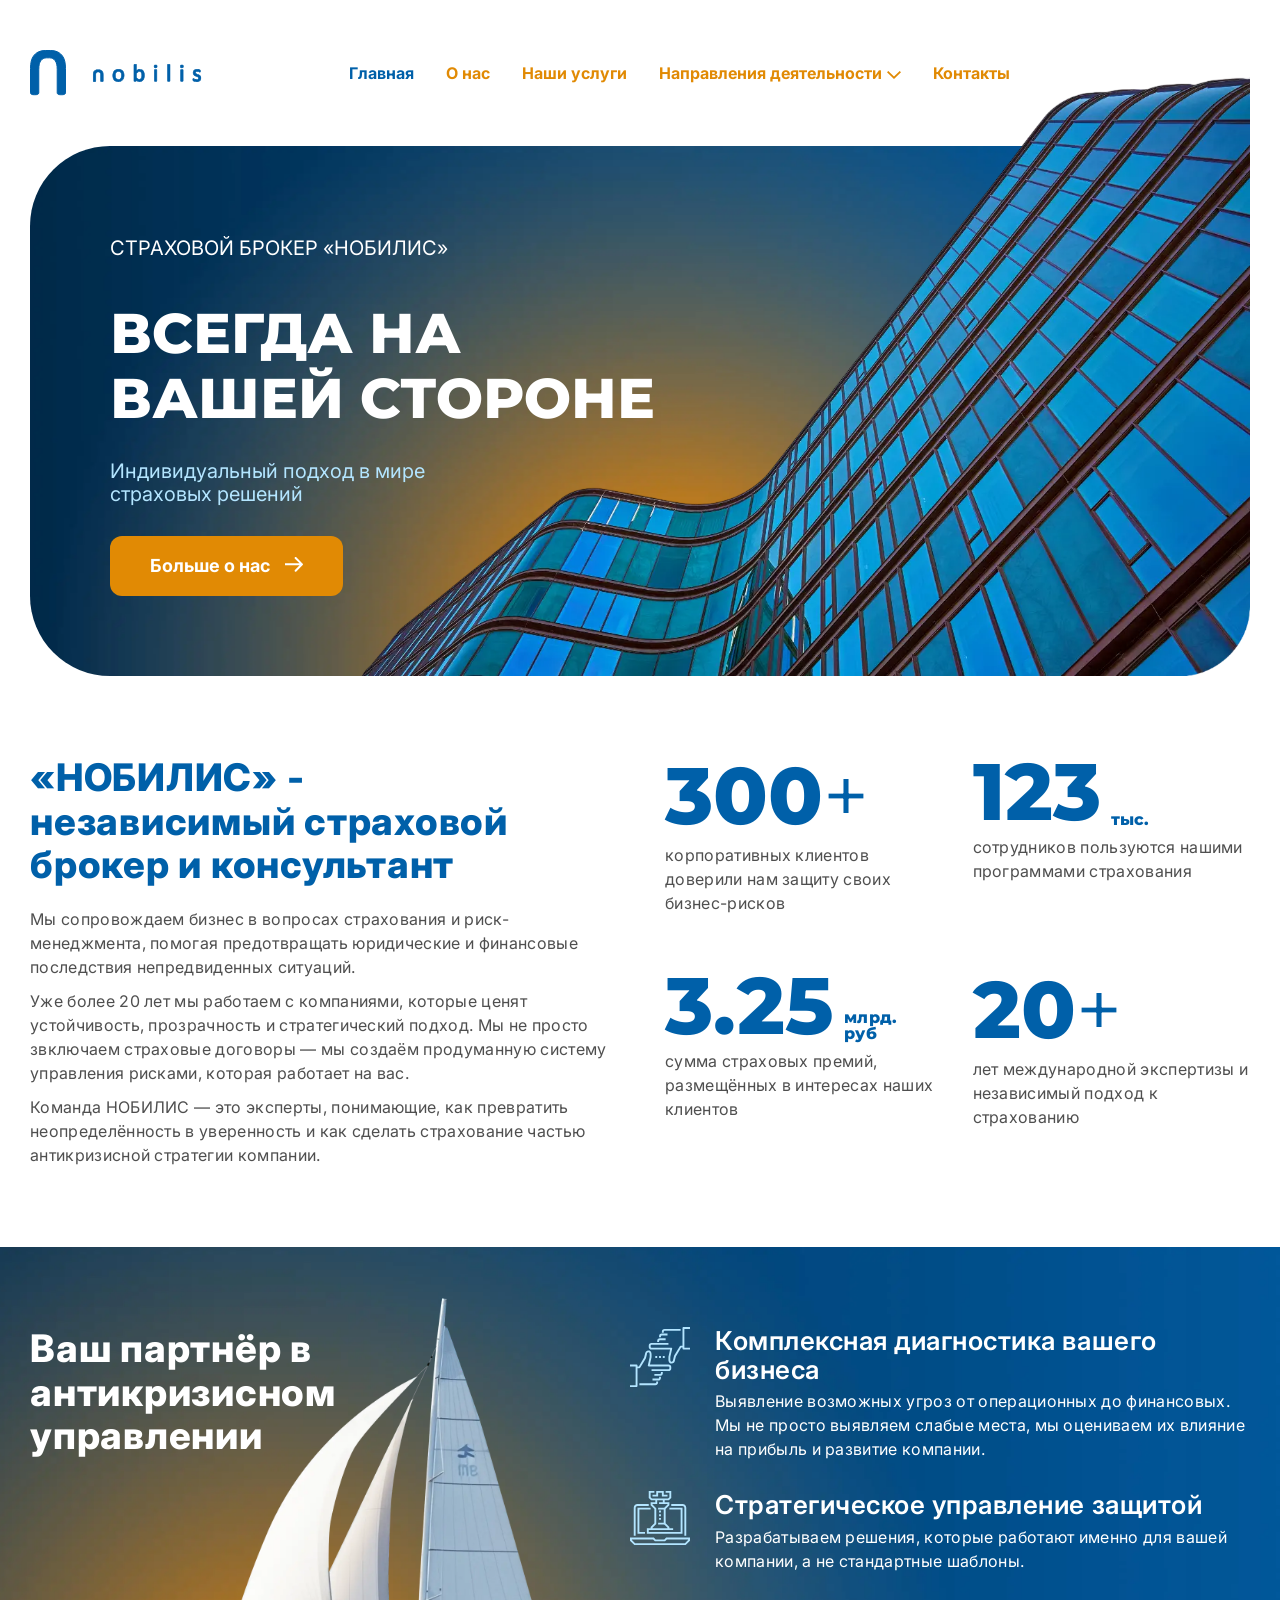
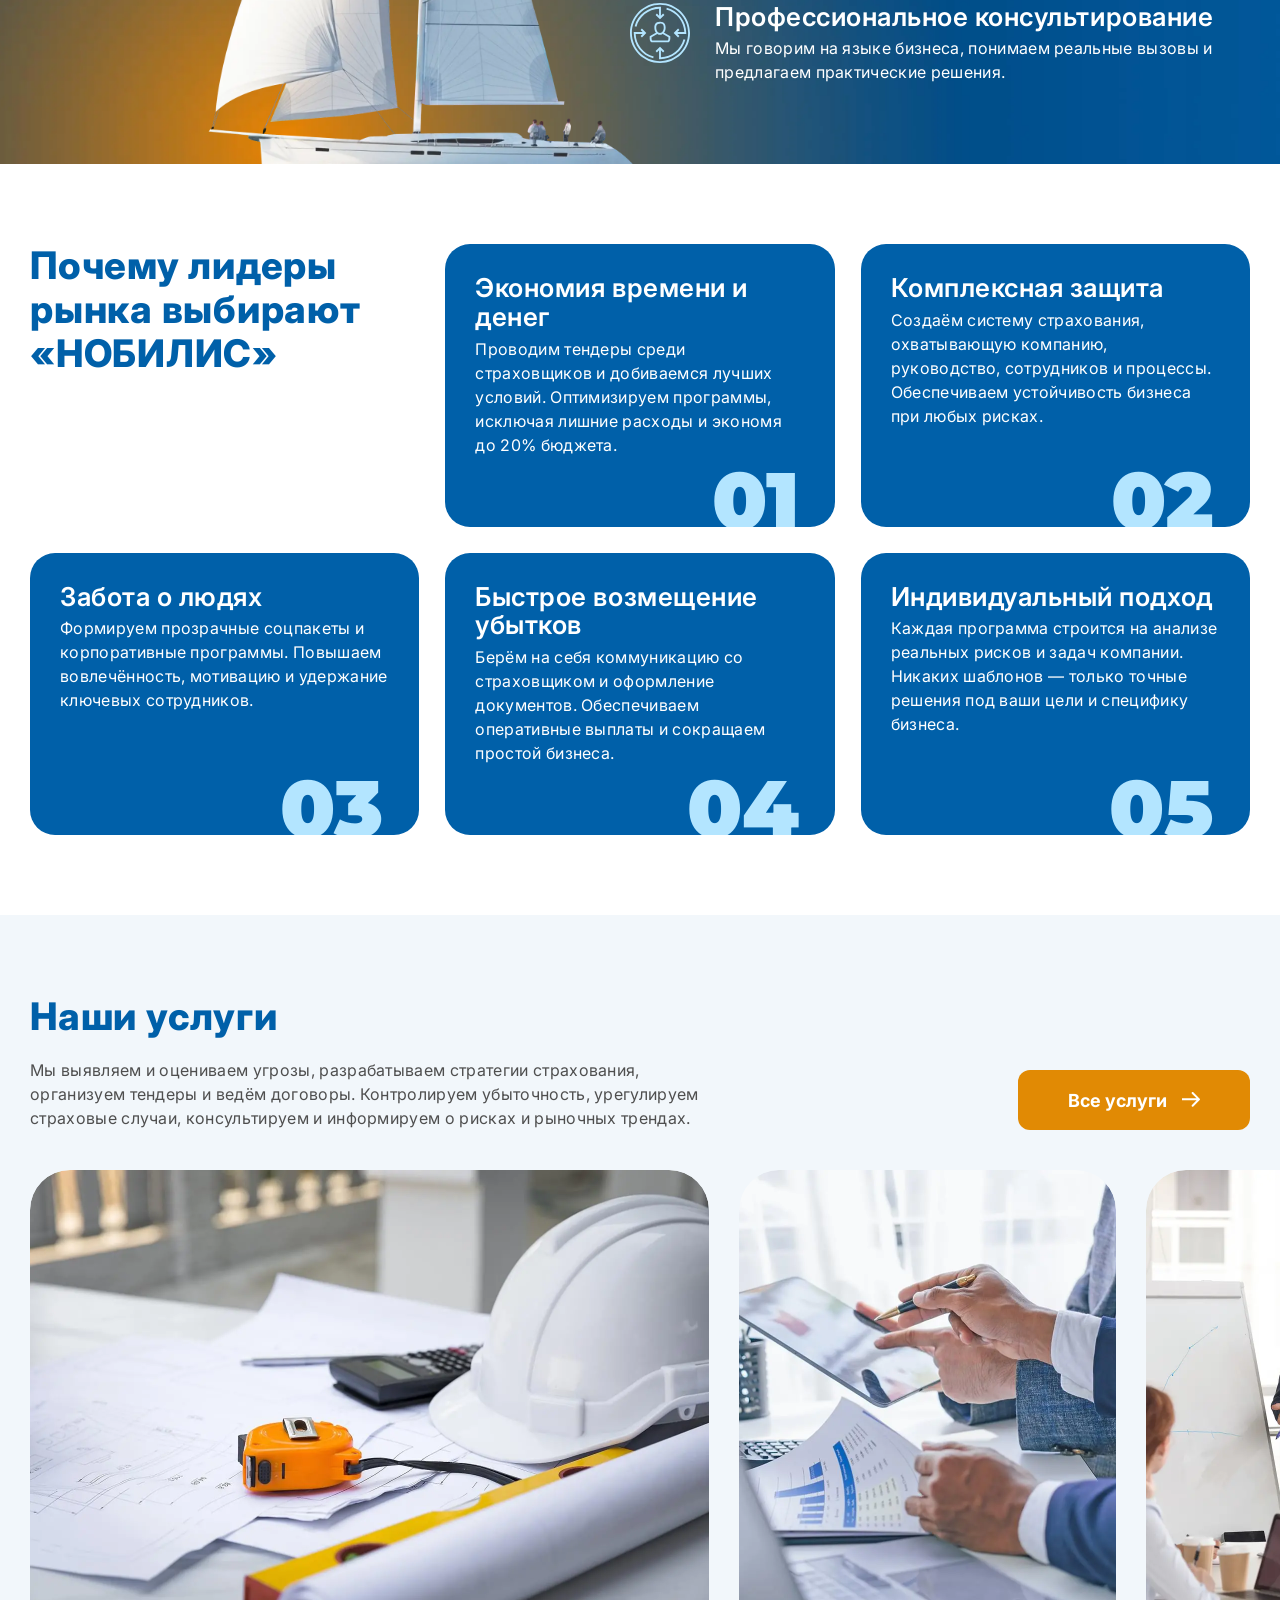
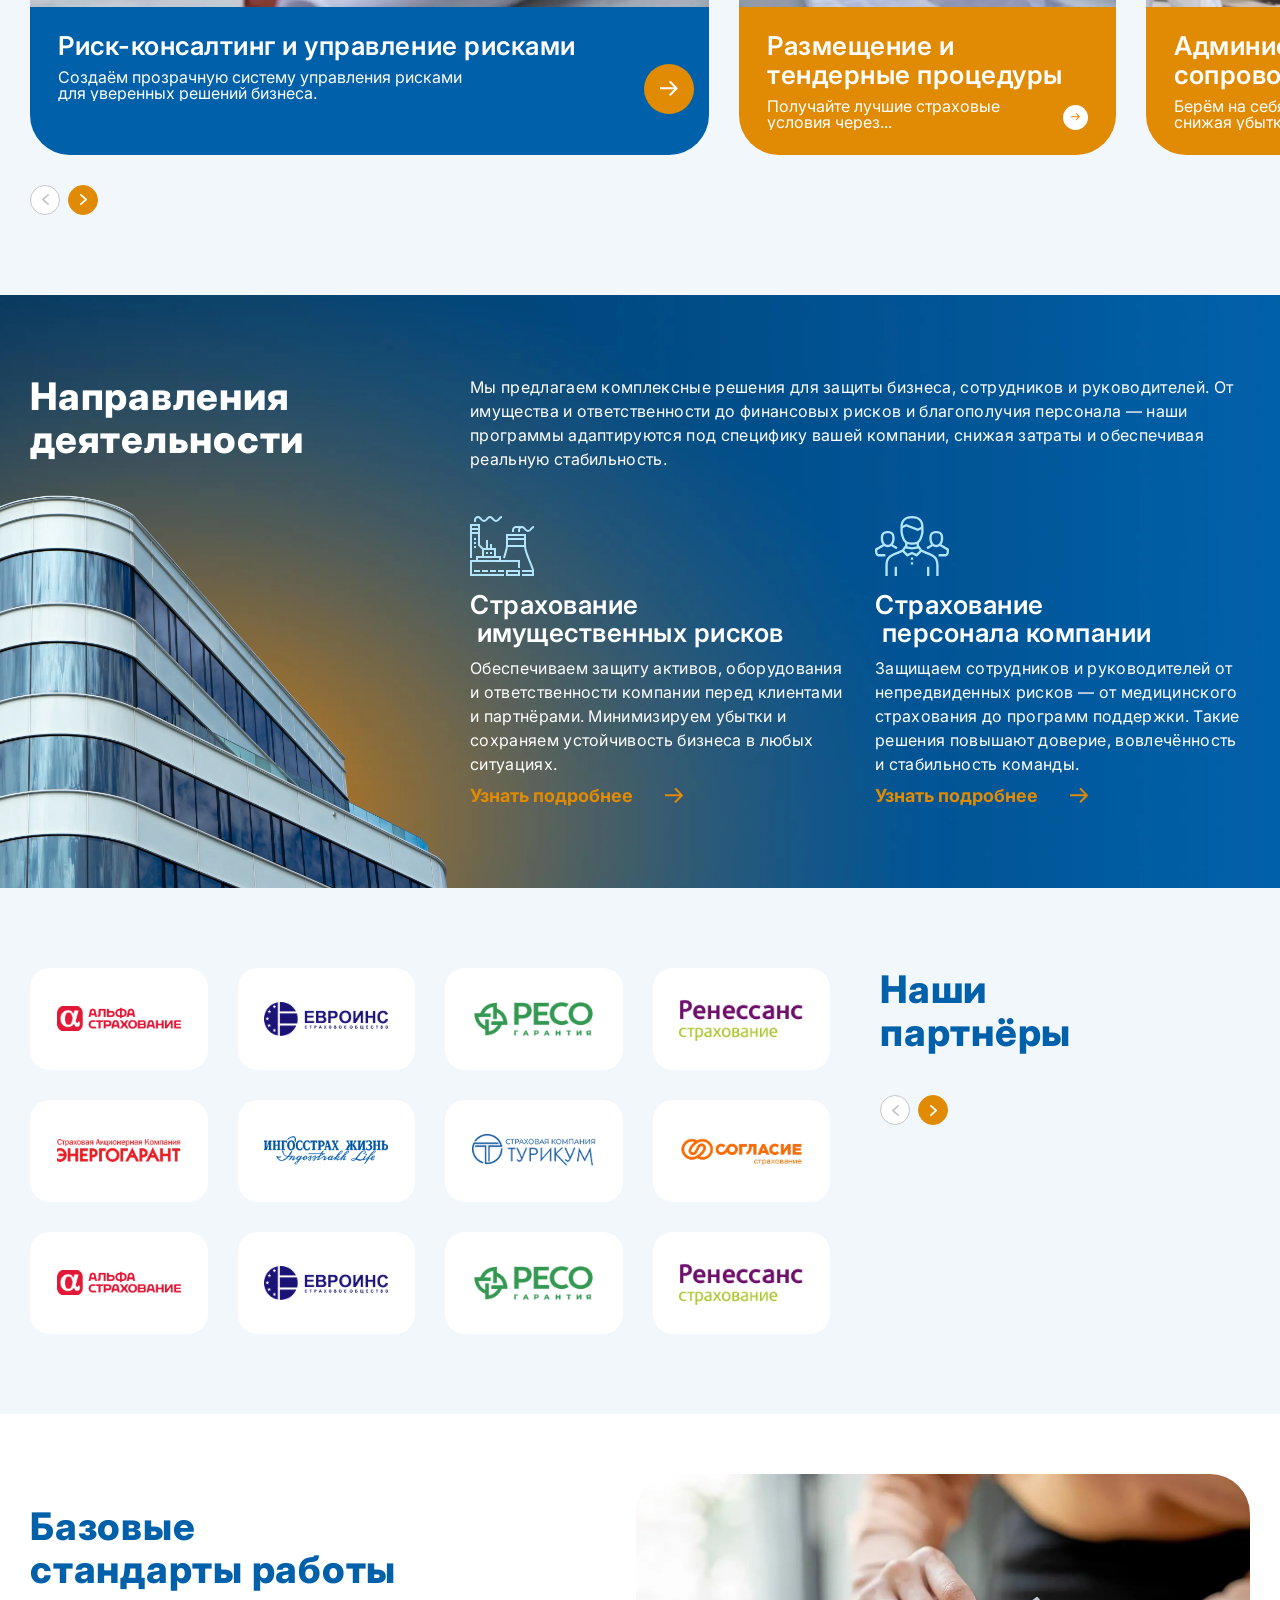
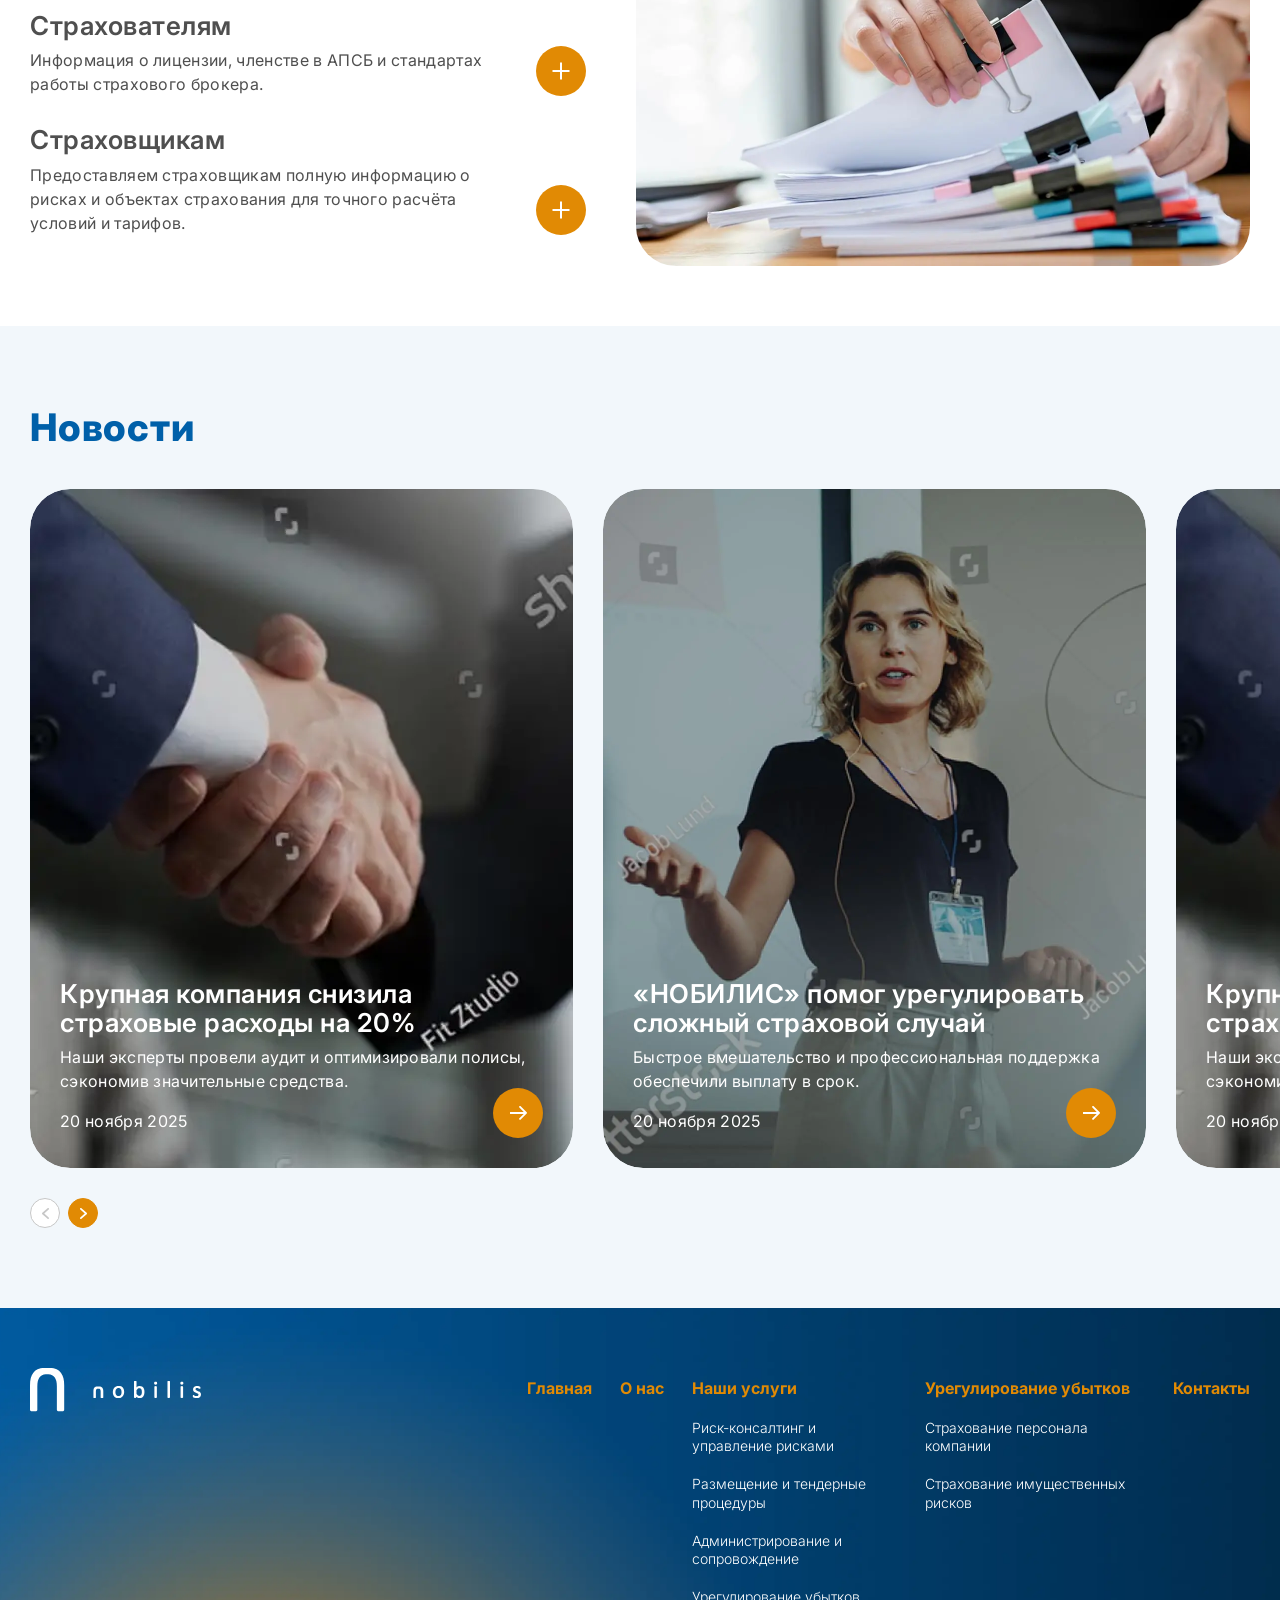
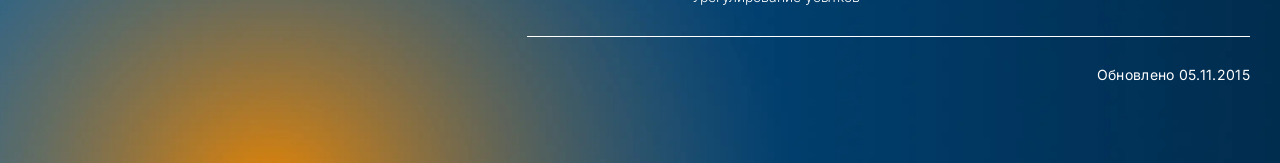
==== commit 13430c79: "comment6" ====
--- a/index.html
+++ b/index.html
@@ -35,8 +35,8 @@
                         </span>
                     </a>
                     <ul class="dropdown">
-                        <li><a href="">Страхование имущественных рисков</a></li>
-                        <li><a href="">Страхование персонала компании</a></li>
+                        <li><a href="services2.html">Страхование имущественных рисков</a></li>
+                        <li><a href="services3.html">Страхование персонала компании</a></li>
                     </ul>
                 </li>
                 <li><a href="contacts.html">Контакты</a></li>
--- a/css/style.min.css
+++ b/css/style.min.css
@@ -1,2 +1,2 @@
-@import url(https://fonts.googleapis.com/css2?family=Inter:ital,opsz,wght@0,14..32,100..900;1,14..32,100..900&display=swap);@import url(https://fonts.googleapis.com/css2?family=Montserrat:ital,wght@0,100..900;1,100..900&display=swap);*,::after,::before{-webkit-box-sizing:inherit;box-sizing:inherit}*{-webkit-box-sizing:border-box;box-sizing:border-box}a,body,div,form,h1,h2,h3,h4,h5,label,li,p,ul{margin:0;padding:0;border:0;text-decoration:none;line-height:1;-webkit-box-sizing:border-box;box-sizing:border-box}button,input,textarea{outline:0!important;font-family:Inter}button{border:none;cursor:pointer;-webkit-transition:.3s;-o-transition:.3s;transition:.3s}.btn{display:-webkit-box;display:-ms-flexbox;display:flex;-webkit-box-pack:center;-ms-flex-pack:center;justify-content:center;-webkit-box-align:center;-ms-flex-align:center;align-items:center}input:active,input[type=checkbox]:focus,input[type=file]:focus,input[type=radio]:focus,input[type=text]:focus{outline:0!important}html{height:100%;scroll-behavior:smooth;-webkit-box-sizing:border-box;box-sizing:border-box}body{height:100%;background:#fff;font-family:Inter,sans-serif;font-weight:400;color:#4f4f4f;overflow-x:hidden}.fixed-body{overflow:hidden}h1,h2,h3,h4,h5,h6,img,p{margin:0;padding:0;height:auto;-o-object-fit:cover;object-fit:cover}img{display:block}a{color:inherit;text-decoration:none;-webkit-transition:.3s;-o-transition:.3s;transition:.3s}li,ul{margin:0;padding:0;list-style:none}.container{max-width:1630px;padding:0 30px 0 106px;margin:0 auto}@media screen and (max-width:1689px){.container{padding:0 30px}}.wrapper{overflow:hidden}.btn-orange{gap:15px;background:#e18a04;border-radius:12px;color:#fff}.btn-orange:hover{background:#0060a9}.btn-orange .btn-text{line-height:130%;font-weight:700}.btn-orange .btn-icon{width:18px}.btn-orange .btn-icon svg{width:100%;height:auto}.h2{font-size:38px;line-height:115%;font-weight:800;letter-spacing:.76px}.text26{font-size:26px;line-height:110%;font-weight:600;letter-spacing:.52px}.swiper-button-next,.swiper-button-prev{width:30px;height:30px;display:-webkit-box;display:-ms-flexbox;display:flex;-webkit-box-pack:center;-ms-flex-pack:center;justify-content:center;-webkit-box-align:center;-ms-flex-align:center;align-items:center;background:#e18a04;border:1px solid #e18a04;border-radius:50%;opacity:1!important;-webkit-transition:.3s;-o-transition:.3s;transition:.3s}.swiper-button-next:after,.swiper-button-prev:after{display:none}.swiper-button-next:hover,.swiper-button-prev:hover{background:#0060a9;border-color:#0060a9}.swiper-button-next svg,.swiper-button-prev svg{width:7px;height:auto}.swiper-button-next svg path,.swiper-button-prev svg path{-webkit-transition:.3s;-o-transition:.3s;transition:.3s}.swiper-button-next svg{-webkit-transform:rotate(-180deg);-ms-transform:rotate(-180deg);transform:rotate(-180deg)}.swiper-button-disabled{background:#fff;border-color:#c7c7c7}.swiper-button-disabled svg path{fill:#c7c7c7!important}@media screen and (max-width:992px){.container{padding:0 15px}.h2{font-size:32px}.text26{font-size:24px}}@media screen and (max-width:576px){.h2{font-size:28px}.text26{font-size:20px}}.header{position:relative;z-index:5;padding:50px 0}.header__inner{display:-webkit-box;display:-ms-flexbox;display:flex;-webkit-box-pack:justify;-ms-flex-pack:justify;justify-content:space-between;-webkit-box-align:center;-ms-flex-align:center;align-items:center;gap:37px;padding-right:290px}.header__logo{width:172px;-ms-flex-negative:0;flex-shrink:0;display:block}.header__logo img{width:100%}.header__list{display:-webkit-box;display:-ms-flexbox;display:flex;-webkit-box-align:start;-ms-flex-align:start;align-items:start;gap:37px}.header__list li{position:relative}.header__list li a{font-size:19px;line-height:130%;font-weight:700;color:#e18a04}.header__list .active,.header__list li a:hover{color:#0060a9}.header .has-dropdown--active .dropdown-arrow{-webkit-transform:rotate(-180deg);-ms-transform:rotate(-180deg);transform:rotate(-180deg)}.header .has-dropdown--active .dropdown{-webkit-transform:translateY(0);-ms-transform:translateY(0);transform:translateY(0);opacity:1;pointer-events:auto}.header .dropdown{position:absolute;top:100%;left:-20px;-webkit-transform:translateY(-8px);-ms-transform:translateY(-8px);transform:translateY(-8px);min-width:280px;background:#fff;border-radius:12px;-webkit-box-shadow:0 8px 24px rgba(0,0,0,.12);box-shadow:0 8px 24px rgba(0,0,0,.12);padding:20px 0;opacity:0;pointer-events:none;-webkit-transition:.125s;-o-transition:.125s;transition:.125s}.header .dropdown li a{display:block;padding:10px 20px;font-size:16px;line-height:130%;white-space:nowrap;color:#333}.header .dropdown li a:hover{background:rgba(0,96,169,.06);color:#0060a9}.header .dropdown-show{display:-webkit-box;display:-ms-flexbox;display:flex;-webkit-box-align:center;-ms-flex-align:center;align-items:center;gap:5px}.header .dropdown-show:hover .dropdown-arrow svg path{fill:#0060a9}.header .dropdown-arrow{width:14px;-ms-flex-negative:0;flex-shrink:0;-webkit-transition:.3s;-o-transition:.3s;transition:.3s}.header .dropdown-arrow svg{width:100%;height:auto}.header .dropdown-arrow svg path{-webkit-transition:.3s;-o-transition:.3s;transition:.3s}.burger{display:none}@media screen and (max-width:1400px){.header__inner{gap:32px;padding-right:240px}.header__list{gap:32px}.header__list li a{font-size:16px}.header .dropdown li a{font-size:14px}}@media screen and (max-width:1200px){.header{padding:40px 0}.header__inner{padding-right:0}.header__list li a{font-size:14px}.header .dropdown{min-width:260px}.header .dropdown li a{padding:8px 16px;font-size:12px}}@media screen and (max-width:992px){.header{padding:24px 0}.header__list{position:fixed;z-index:10;top:0;left:0;width:100%;height:100%;-webkit-box-orient:vertical;-webkit-box-direction:normal;-ms-flex-direction:column;flex-direction:column;-webkit-box-align:center;-ms-flex-align:center;align-items:center;text-align:center;background:#fff;padding:100px 15px;opacity:0;pointer-events:none;-webkit-transition:.3s;-o-transition:.3s;transition:.3s}.header__list--active{opacity:1;pointer-events:auto}.header .has-dropdown--active .dropdown{display:block}.header .dropdown{position:static;-webkit-transform:unset;-ms-transform:unset;transform:unset;display:none;background:rgba(0,0,0,0);-webkit-box-shadow:unset;box-shadow:unset;padding:20px 0 0;opacity:1;pointer-events:auto}.header .dropdown-show{-webkit-box-pack:center;-ms-flex-pack:center;justify-content:center}.header .dropdown li:not(:last-child){margin-bottom:20px}.header .dropdown li a{padding:0;color:#e18a04}.burger{position:relative;z-index:12;width:32px;height:20px;display:block;cursor:pointer}.burger span{position:absolute;left:0;width:100%;height:2px;background:#0060a9;border-radius:3px;-webkit-transition:.3s;-o-transition:.3s;transition:.3s}.burger span:nth-child(1){top:0}.burger span:nth-child(2){position:absolute;top:50%;-webkit-transform:translate(0,-50%);-ms-transform:translate(0,-50%);transform:translate(0,-50%)}.burger span:nth-child(3){bottom:0}.burger--active span:nth-child(1){top:9px;-webkit-transform:rotate(-45deg);-ms-transform:rotate(-45deg);transform:rotate(-45deg)}.burger--active span:nth-child(2){display:none}.burger--active span:nth-child(3){bottom:9px;-webkit-transform:rotate(45deg);-ms-transform:rotate(45deg);transform:rotate(45deg)}}.main{padding-top:50px;color:#fff}.main .container{padding-left:0}.main__inner{position:relative;background-image:url(../img/main-bg.webp);background-repeat:no-repeat;background-position:center;background-size:cover;border-radius:90px;padding:122px 30px 108px 106px}.main__desc{position:relative;z-index:3;max-width:700px}.main__subtitle{font-size:23px;line-height:226%;text-transform:uppercase;margin-bottom:30px}.main__title{font-family:Montserrat;font-size:66px;line-height:115%;font-weight:800;text-transform:uppercase;margin-bottom:15px}.main__text{font-size:23px;line-height:115%;color:#b3e5ff;margin-bottom:30px}.main__btn{height:60px;display:-webkit-inline-box;display:-ms-inline-flexbox;display:inline-flex;padding:5px 40px}.main__btn .btn-text{font-size:18px}.main__img{position:absolute;z-index:2;right:0;bottom:0;max-width:1125px;pointer-events:none}.main__img img{max-width:100%}.info{padding:100px 0}.info__inner{display:-webkit-box;display:-ms-flexbox;display:flex;-webkit-box-pack:justify;-ms-flex-pack:justify;justify-content:space-between;-webkit-box-align:start;-ms-flex-align:start;align-items:start;gap:50px}.info__left{width:50%;max-width:679px}.info__right{width:50%;max-width:648px}.info__title{max-width:542px;color:#0060a9;margin-bottom:20px}.info__text{display:grid;grid-template-columns:100%;gap:10px}.info__text p{font-size:16px;line-height:150%;letter-spacing:.32px}.info__items{display:grid;grid-template-columns:repeat(2,calc(50% - 15px));gap:55px 30px}.info__item-title{display:-webkit-box;display:-ms-flexbox;display:flex;-webkit-box-align:end;-ms-flex-align:end;align-items:flex-end;gap:10px;font-family:Montserrat;font-size:100px;line-height:90%;font-weight:800;color:#0060a9;margin-bottom:7px}.info__item-title sup{font-size:16px;line-height:100%;letter-spacing:.32px}.info__item-title p{display:-webkit-box;display:-ms-flexbox;display:flex;-webkit-box-align:center;-ms-flex-align:center;align-items:center}.info__item-title .plus{font-size:100px;line-height:90%;font-weight:400}.info__item-text p{font-size:16px;line-height:150%;letter-spacing:.32px}.partner{background-image:url(../img/partner-bg.webp);background-repeat:no-repeat;background-position:center;background-size:cover;color:#fff}.partner__inner{position:relative;display:-webkit-box;display:-ms-flexbox;display:flex;-webkit-box-pack:justify;-ms-flex-pack:justify;justify-content:space-between;-webkit-box-align:start;-ms-flex-align:start;align-items:start;gap:50px;padding:100px 0}.partner__title{position:relative;z-index:2}.partner__items{position:relative;z-index:2;max-width:620px;display:grid;grid-template-columns:100%;gap:30px}.partner__item{display:-webkit-box;display:-ms-flexbox;display:flex;-webkit-box-align:start;-ms-flex-align:start;align-items:start;gap:25px}.partner__item-icon{width:60px;-ms-flex-negative:0;flex-shrink:0}.partner__item-icon img{max-width:100%}.partner__item-title{margin-bottom:5px}.partner__item-text{font-size:16px;line-height:150%;letter-spacing:.32px}.partner__img{position:absolute;left:270px;bottom:0;max-width:586px;pointer-events:none}.partner__img img{width:100%}.advantages{padding:100px 0}.advantages__top{display:-webkit-box;display:-ms-flexbox;display:flex;-webkit-box-pack:justify;-ms-flex-pack:justify;justify-content:space-between;-webkit-box-align:start;-ms-flex-align:start;align-items:start;gap:50px;margin-bottom:50px}.advantages__top .advantages__title{-ms-flex-negative:0;flex-shrink:0}.advantages__text{max-width:670px}.advantages__text p{font-size:16px;line-height:150%;letter-spacing:.32px}.advantages__items{display:grid;grid-template-columns:repeat(3,calc(33.3333333333% - 17.3333333333px));gap:26px}.advantages__title{color:#0060a9}.advantages__item{position:relative;display:-webkit-box;display:-ms-flexbox;display:flex;-webkit-box-orient:vertical;-webkit-box-direction:normal;-ms-flex-direction:column;flex-direction:column;background:#0060a9;border-radius:25px;padding:30px 36px 70px;color:#fff;overflow:hidden}.advantages__item:nth-child(1){background:rgba(0,0,0,0);border-radius:0;padding:0}.advantages__item-icon{width:60px;height:50px;margin-bottom:20px}.advantages__item-icon img{max-width:100%;max-height:100%}.advantages__item-title{margin-bottom:5px}.advantages__item-text{font-size:16px;line-height:150%;letter-spacing:.32px}.advantages__item-number{position:absolute;right:36px;bottom:-10px;font-family:Montserrat;font-size:80px;line-height:88%;font-weight:900;color:#b3e5ff}.services{background:rgba(0,96,169,.05);padding:100px 0}.services-top{display:-webkit-box;display:-ms-flexbox;display:flex;-webkit-box-pack:justify;-ms-flex-pack:justify;justify-content:space-between;-webkit-box-align:end;-ms-flex-align:end;align-items:flex-end;gap:50px;margin-bottom:40px}.services__group{max-width:680px}.services__title{color:#0060a9;margin-bottom:20px}.services__text{font-size:16px;line-height:150%;letter-spacing:.32px}.services__btn{height:60px;-ms-flex-negative:0;flex-shrink:0;padding:5px 50px}.services__btn .btn-text{font-size:18px}.services__slider{position:relative;max-width:679px}.services .swiper{overflow:unset}.services .swiper-wrapper{-webkit-box-align:stretch;-ms-flex-align:stretch;align-items:stretch}.services .swiper-slide{height:auto}.services .swiper-slide-prev .service-card__wrap{-webkit-transform:translateX(302px);-ms-transform:translateX(302px);transform:translateX(302px)}.services .swiper-slide-prev+.swiper-slide-prev .service-card__wrap,.services .swiper-slide:has(+.swiper-slide-prev) .service-card__wrap{-webkit-transform:translateX(604px);-ms-transform:translateX(604px);transform:translateX(604px)}.services .swiper-slide-prev+.swiper-slide+.swiper-slide-prev .service-card__wrap,.services .swiper-slide:has(+.swiper-slide+.swiper-slide-prev) .service-card__wrap{-webkit-transform:translateX(906px);-ms-transform:translateX(906px);transform:translateX(906px)}.services .swiper-slide-prev+.swiper-slide+.swiper-slide+.swiper-slide-prev .service-card__wrap,.services .swiper-slide:has(+.swiper-slide+.swiper-slide+.swiper-slide-prev) .service-card__wrap{-webkit-transform:translateX(1208px);-ms-transform:translateX(1208px);transform:translateX(1208px)}.services .swiper-slide-prev+.swiper-slide+.swiper-slide+.swiper-slide+.swiper-slide-prev .service-card__wrap,.services .swiper-slide:has(+.swiper-slide+.swiper-slide+.swiper-slide+.swiper-slide-prev) .service-card__wrap{-webkit-transform:translateX(1510px);-ms-transform:translateX(1510px);transform:translateX(1510px)}.services .swiper-slide-next~.swiper-slide .service-card__wrap{-webkit-transform:translateX(-302px);-ms-transform:translateX(-302px);transform:translateX(-302px)}.services .swiper-slide-next~.swiper-slide~.swiper-slide .service-card__wrap{-webkit-transform:translateX(-604px);-ms-transform:translateX(-604px);transform:translateX(-604px)}.services .swiper-slide-next~.swiper-slide~.swiper-slide~.swiper-slide .service-card__wrap{-webkit-transform:translateX(-906px);-ms-transform:translateX(-906px);transform:translateX(-906px)}.services .swiper-slide-next~.swiper-slide~.swiper-slide~.swiper-slide~.swiper-slide .service-card__wrap{-webkit-transform:translateX(-1208px);-ms-transform:translateX(-1208px);transform:translateX(-1208px)}.services .swiper-slide-next~.swiper-slide~.swiper-slide~.swiper-slide~.swiper-slide~.swiper-slide .service-card__wrap{-webkit-transform:translateX(-1510px);-ms-transform:translateX(-1510px);transform:translateX(-1510px)}.services .swiper-slide-active .service-card__wrap{max-width:100%!important}.services .swiper-slide-active .service-card__desc{background:#0060a9}.services .swiper-slide-active .service-card__btn{background:rgba(0,0,0,0)}.services .swiper-slide-active .service-card__btn:before{content:"";position:absolute;top:50%;left:50%;-webkit-transform:translate(-50%,-50%);-ms-transform:translate(-50%,-50%);transform:translate(-50%,-50%);width:50px;height:50px;background:#e18a04;border-radius:50%}.services .swiper-slide-active .service-card__btn svg{width:18px}.services .swiper-slide-active .service-card__btn svg path{fill:#fff}.services .slider-nav{display:-webkit-box;display:-ms-flexbox;display:flex;-webkit-box-align:center;-ms-flex-align:center;align-items:center;gap:8px;margin-top:30px}.services .swiper-button-next,.services .swiper-button-prev{position:static;margin:0!important}.service-card{color:#fff}.service-card__wrap{max-width:377px;height:100%;display:-webkit-box;display:-ms-flexbox;display:flex;-webkit-box-orient:vertical;-webkit-box-direction:normal;-ms-flex-direction:column;flex-direction:column}.service-card__img{position:relative;display:block;border-radius:40px 40px 0 0;overflow:hidden}.service-card__img:hover img{-webkit-transform:scale(1.2);-ms-transform:scale(1.2);transform:scale(1.2)}.service-card__img img{width:100%;height:437px;border-radius:40px 40px 0 0;-webkit-transition:.5s;-o-transition:.5s;transition:.5s}.service-card__desc{-webkit-box-flex:1;-ms-flex-positive:1;flex-grow:1;background:#e18a04;border-radius:0 0 40px 40px;padding:25px 28px}.service-card__title{display:block;margin-bottom:8px;display:-webkit-box;-webkit-line-clamp:2;-webkit-box-orient:vertical;overflow:hidden;-o-text-overflow:ellipsis;text-overflow:ellipsis}.service-card__group{display:-webkit-box;display:-ms-flexbox;display:flex;-webkit-box-pack:justify;-ms-flex-pack:justify;justify-content:space-between;-webkit-box-align:end;-ms-flex-align:end;align-items:flex-end;gap:40px}.service-card__text{max-width:410px;display:-webkit-box;-webkit-line-clamp:2;-webkit-box-orient:vertical;overflow:hidden;-o-text-overflow:ellipsis;text-overflow:ellipsis}.service-card__btn{position:relative;width:25px;height:25px;-ms-flex-negative:0;flex-shrink:0;display:-webkit-box;display:-ms-flexbox;display:flex;-webkit-box-pack:center;-ms-flex-pack:center;justify-content:center;-webkit-box-align:center;-ms-flex-align:center;align-items:center;background:#fff;border-radius:50%}.service-card__btn svg{position:relative;z-index:2;width:9px;height:auto}.areas{position:relative;background-image:url(../img/areas-bg.webp);background-repeat:no-repeat;background-position:center;background-size:cover;padding:100px 0 120px;color:#fff}.areas .container{position:relative;z-index:2}.areas__inner{max-width:1220px;display:-webkit-box;display:-ms-flexbox;display:flex;-webkit-box-pack:justify;-ms-flex-pack:justify;justify-content:space-between;-webkit-box-align:start;-ms-flex-align:start;align-items:start;gap:50px;margin-left:auto}.areas__group{max-width:780px}.areas__text{margin-bottom:45px}.areas__text p{font-size:16px;line-height:150%;letter-spacing:.32px}.areas__items{display:grid;grid-template-columns:repeat(2,calc(50% - 15px));gap:30px}.areas__item-icon{width:74px;height:60px;margin-bottom:15px}.areas__item-icon img{max-width:100%;max-height:100%}.areas__item-text,.areas__item-title{margin-bottom:8px}.areas__item-text p{font-size:16px;line-height:150%;letter-spacing:.32px}.areas__item-link{display:-webkit-box;display:-ms-flexbox;display:flex;-webkit-box-align:center;-ms-flex-align:center;align-items:center;gap:32px;font-size:18px;line-height:133%;font-weight:700;color:#e18a04}.areas__item-link:hover{color:#fff}.areas__item-link:hover svg path{fill:#fff}.areas__item-link svg{width:18px;height:auto;-ms-flex-negative:0;flex-shrink:0}.areas__item-link svg path{-webkit-transition:.3s;-o-transition:.3s;transition:.3s}.areas__img{position:absolute;left:0;bottom:0;width:44.5%}.areas__img img{max-width:100%}.areas__img2{position:absolute;right:0;bottom:0;max-width:30.21%;pointer-events:none}.areas__img2 img{width:100%;max-width:580px}.partners{background:rgba(0,96,169,.05);padding:100px 0}.partners__inner{position:relative;padding-right:437px}.partners__group{position:absolute;top:0;right:0;max-width:369px;width:100%}.partners__title{color:#0060a9;margin-bottom:40px}.partners .slider-nav{display:-webkit-box;display:-ms-flexbox;display:flex;-webkit-box-align:center;-ms-flex-align:center;align-items:center;gap:8px}.partners .swiper-button-next,.partners .swiper-button-prev{position:static;margin:0!important}.partner-card{height:102px;display:-webkit-box;display:-ms-flexbox;display:flex;-webkit-box-pack:center;-ms-flex-pack:center;justify-content:center;-webkit-box-align:center;-ms-flex-align:center;align-items:center;background:#fff;border-radius:20px;padding:16px}.partner-card img{max-width:85%;max-height:100%}.faq{padding:100px 0}.faq__inner{display:-webkit-box;display:-ms-flexbox;display:flex;-webkit-box-pack:justify;-ms-flex-pack:justify;justify-content:space-between;-webkit-box-align:center;-ms-flex-align:center;align-items:center;gap:50px}.faq__desc{width:47.5%;max-width:624px}.faq__img{width:52.5%}.faq__img img{width:100%;min-height:392px;border-radius:40px}.faq__title{color:#0060a9;margin-bottom:20px}.faq__items{display:grid;grid-template-columns:100%;gap:30px}.faq .item-show{display:-webkit-box;display:-ms-flexbox;display:flex;-webkit-box-pack:justify;-ms-flex-pack:justify;justify-content:space-between;-webkit-box-align:end;-ms-flex-align:end;align-items:flex-end;gap:30px;cursor:pointer}.faq .item-show--active .item-btn{-webkit-transform:rotate(-180deg);-ms-transform:rotate(-180deg);transform:rotate(-180deg)}.faq .item-show--active .item-btn:after{display:none}.faq .item-title{margin-bottom:8px}.faq .item-subtitle{font-size:16px;line-height:150%;letter-spacing:.32px}.faq .item-btn{position:relative;width:50px;height:50px;-ms-flex-negative:0;flex-shrink:0;background:#e18a04;border-radius:50%;-webkit-transition:.3s;-o-transition:.3s;transition:.3s}.faq .item-btn:before{content:"";position:absolute;top:50%;left:50%;-webkit-transform:translate(-50%,-50%);-ms-transform:translate(-50%,-50%);transform:translate(-50%,-50%);width:17px;height:2px;background:#fff}.faq .item-btn:after{content:"";position:absolute;top:50%;left:50%;-webkit-transform:translate(-50%,-50%);-ms-transform:translate(-50%,-50%);transform:translate(-50%,-50%);width:2px;height:17px;background:#fff}.faq .item-text p{font-size:15px;line-height:150%}.faq .item-hidden{display:none;padding-top:10px}.news{background:rgba(0,96,169,.05);padding:100px 0}.news__title{color:#0060a9;margin-bottom:40px}.news__slider{position:relative;max-width:1116px}.news .swiper{overflow:unset;height:auto}.news .swiper-wrapper{-webkit-box-align:stretch;-ms-flex-align:stretch;align-items:stretch}.news .slider-nav{display:-webkit-box;display:-ms-flexbox;display:flex;-webkit-box-align:center;-ms-flex-align:center;align-items:center;gap:8px;margin-top:30px}.news .swiper-button-next,.news .swiper-button-prev{position:static;margin:0!important}.news-card{position:relative}.news-card__img{position:relative;display:block;border-radius:40px;padding-bottom:125%;overflow:hidden}.news-card__img:hover img{-webkit-transform:scale(1.2);-ms-transform:scale(1.2);transform:scale(1.2)}.news-card__img img{position:absolute;top:0;left:0;width:100%;height:100%;border-radius:40px;-webkit-transition:.5s;-o-transition:.5s;transition:.5s}.news-card__desc{position:absolute;z-index:2;left:0;bottom:0;width:100%;padding:35px 30px;color:#fff}.news-card__title{display:block;margin-bottom:8px}.news-card__title:hover{color:#e18a04}.news-card__text{margin-bottom:16px}.news-card__date,.news-card__text p{font-size:16px;line-height:150%;letter-spacing:.32px}.news-card__btn{position:absolute;z-index:3;right:30px;bottom:30px;width:50px;height:50px;display:-webkit-box;display:-ms-flexbox;display:flex;-webkit-box-pack:center;-ms-flex-pack:center;justify-content:center;-webkit-box-align:center;-ms-flex-align:center;align-items:center;background:#e18a04;border-radius:50%;cursor:pointer}.news-card__btn svg{width:17px;height:auto}@media screen and (max-width:1689px){.main{padding-top:0}.main .container{padding-left:30px}.main__inner{padding:100px}.main__img{max-width:1040px}}@media screen and (max-width:1600px){.areas__img{width:40%}}@media screen and (max-width:1400px){.main__inner{border-radius:80px;padding:80px}.main__subtitle{font-size:20px}.main__title{font-size:56px}.main__text{font-size:20px}.main__img{max-width:890px}.info{padding:80px 0}.info__item-title,.info__item-title .plus{font-size:80px}.partner__inner{padding:80px 0}.partner__img{left:170px;max-width:450px}.advantages{padding:80px 0}.advantages__item{padding:30px 30px 70px}.services{padding:80px 0}.areas{background-position:right center;padding:80px 0}.areas__img{width:35%}.areas__img2{right:-40px;max-width:420px}.partners{padding:80px 0}.partners__inner{padding-right:420px}.partners__group{max-width:370px}.faq{padding:60px 0}.news{padding:80px 0}}@media screen and (max-width:1200px){.main__img{max-width:820px}.info__text p{font-size:14px}.info__item-title,.info__item-title .plus{font-size:60px}.info__item-text p{font-size:14px}.areas__img2{right:-100px}.partner__img{left:100px;max-width:300px}.partners__inner{padding-right:0;padding-bottom:60px}.partners__group{position:static;max-width:100%;margin-bottom:30px}.partners__title{margin:0}.partners .slider-nav{position:absolute;left:0;bottom:0}}@media screen and (max-width:992px){.main .container{padding:0 15px}.main__inner{border-radius:40px;padding:80px 60px}.main__subtitle{font-size:18px}.main__title{font-size:40px}.main__text{font-size:18px}.main__btn{height:50px;padding:5px 30px}.main__btn .btn-text{font-size:16px}.main__img{max-width:580px}.info{padding:60px 0}.info__inner{-webkit-box-orient:vertical;-webkit-box-direction:normal;-ms-flex-direction:column;flex-direction:column;gap:30px}.info__left,.info__right{width:100%;max-width:100%}.info__title{max-width:100%}.partner__inner{-webkit-box-orient:vertical;-webkit-box-direction:normal;-ms-flex-direction:column;flex-direction:column;gap:30px;padding:60px 0}.partner__items{max-width:100%}.partner__item-icon{width:40px}.partner__item-text{font-size:14px}.partner__img{max-width:450px;left:unset;right:0;opacity:.1}.advantages{padding:60px 0}.advantages__top{-webkit-box-orient:vertical;-webkit-box-direction:normal;-ms-flex-direction:column;flex-direction:column;gap:30px;margin-bottom:30px}.advantages__text{max-width:100%}.advantages__items{grid-template-columns:repeat(2,calc(50% - 8px));gap:16px}.advantages__item{border-radius:12px;padding:25px 25px 70px}.advantages__item-text{font-size:14px}.advantages__item-number{font-size:60px}.services{padding:60px 0}.services__top{margin-bottom:30px}.services__group{max-width:605px}.services__text{font-size:14px}.services__btn{height:50px;padding:5px 30px}.services__btn .btn-text{font-size:16px}.services__slider{max-width:100%}.services .swiper{overflow:hidden}.services .swiper-slide .service-card__wrap{max-width:100%!important;-webkit-transform:unset!important;-ms-transform:unset!important;transform:unset!important}.services .swiper-slide-active .service-card__btn{background:#e18a04}.services .swiper-slide-active .service-card__btn svg{width:12px}.services .swiper-slide-active .service-card__btn:before{display:none}.service-card__img{border-radius:12px 12px 0 0;padding-bottom:64%}.service-card__img img{position:absolute;top:0;left:0;width:100%;height:100%;border-radius:12px 12px 0 0}.service-card__desc{border-radius:0 0 12px 12px;padding:25px}.service-card__text{font-size:14px}.service-card__btn{width:30px;height:30px}.service-card__btn svg{width:12px}.areas{padding:60px 0}.areas__text{margin-bottom:40px}.areas__item-text p,.areas__text p{font-size:14px}.areas__item-link{font-size:16px}.areas__img2{right:0;opacity:.2}.partners{padding:60px 0}.partner-card{border-radius:12px}.faq{padding:60px 0}.faq__inner{-webkit-box-orient:vertical;-webkit-box-direction:normal;-ms-flex-direction:column;flex-direction:column;-webkit-box-align:start;-ms-flex-align:start;align-items:start;gap:30px}.faq__desc{width:100%;max-width:100%}.faq__img{width:100%;-webkit-box-ordinal-group:0;-ms-flex-order:-1;order:-1}.faq__img img{min-height:250px;border-radius:12px}.faq .item-subtitle{font-size:14px}.faq .item-text p{font-size:13px}.news{padding:60px 0}.news__title{margin-bottom:30px}.news-card__img,.news-card__img img{border-radius:12px}.news-card__desc{padding:30px 25px}.news-card__date,.news-card__text p{font-size:14px}.news-card__btn{right:25px;bottom:25px;width:40px;height:40px}.news-card__btn svg{width:14px}}@media screen and (max-width:768px){.main__img{max-width:460px}.services__inner{position:relative;padding-bottom:80px}.services__group{max-width:100%}.services__btn{position:absolute;left:50%;bottom:0;-webkit-transform:translate(-50%,0);-ms-transform:translate(-50%,0);transform:translate(-50%,0);width:-webkit-max-content;width:-moz-max-content;width:max-content}.services .swiper{overflow:unset}.services .slider-nav{-webkit-box-pack:center;-ms-flex-pack:center;justify-content:center}.areas__inner{-webkit-box-orient:vertical;-webkit-box-direction:normal;-ms-flex-direction:column;flex-direction:column;gap:30px}.areas__text{margin-bottom:30px}.areas__img{width:100%;max-width:450px;opacity:.2}}@media screen and (max-width:576px){.main__inner{border-radius:20px;padding:40px 20px;overflow:hidden}.main__subtitle{font-size:16px;margin-bottom:20px}.main__title{font-size:32px;margin-bottom:20px}.main__text{font-size:16px;margin-bottom:20px}.main__btn{width:100%;padding:5px 10px}.main__img{max-width:340px}.info__items{grid-template-columns:100%;gap:30px}.advantages__items,.areas__items{grid-template-columns:100%}.partner-card{height:80px}.news-card__desc{padding:25px 20px}.news-card__btn{right:20px;bottom:20px}}.main--about .main__inner{background-image:url(../img/main-bg--2.webp);border-radius:60px;padding:108px 30px 108px 108px}.main--about .main__desc{max-width:590px}.main--about .main__text{margin:0!important}.main--about .main__img{max-width:787px}.mission{padding:100px 0}.mission__title{color:#0060a9;margin-bottom:20px}.mission__text{display:-webkit-box;display:-ms-flexbox;display:flex;-webkit-box-pack:justify;-ms-flex-pack:justify;justify-content:space-between;-webkit-box-align:start;-ms-flex-align:start;align-items:start;gap:30px 50px}.mission__text p{max-width:680px;width:50%;font-size:16px;line-height:150%;letter-spacing:.32px}.risks{background:rgba(0,96,169,.05);padding:100px 0}.risks__title{color:#0060a9;margin-bottom:40px}.risks__sliders{display:-webkit-box;display:-ms-flexbox;display:flex;-webkit-box-pack:justify;-ms-flex-pack:justify;justify-content:space-between;-webkit-box-align:start;-ms-flex-align:start;align-items:start;gap:50px}.risks .images-slider{width:50%;max-width:710px;margin:0!important}.risks .images-slider .swiper-slide{position:relative;min-height:447px;padding-bottom:63%}.risks .images-slider .swiper-slide img{position:absolute;top:0;left:0;width:100%;height:100%;border-radius:25px}.risks .text-slider{width:50%;max-width:680px;margin:0!important}.risks .text-slider .swiper-wrapper{-webkit-box-orient:vertical;-webkit-box-direction:normal;-ms-flex-direction:column;flex-direction:column;gap:30px}.risks .text-slider .swiper-slide{position:relative;padding-left:30px;margin:0!important;cursor:pointer}.risks .text-slider .swiper-slide:before{content:"";position:absolute;top:0;left:0;width:8px;height:100%;background:#e18a04;border-radius:5px;opacity:0;-webkit-transition:.125s;-o-transition:.125s;transition:.125s}.risks .text-slider .swiper-slide-thumb-active:before{opacity:1}.risks .slider-nav{position:absolute;z-index:2;right:40px;bottom:30px;display:-webkit-box;display:-ms-flexbox;display:flex;-webkit-box-align:center;-ms-flex-align:center;align-items:center;gap:8px}.risks .swiper-button-next,.risks .swiper-button-prev{position:static;margin:0!important}.risks__title2{margin-bottom:4px}.risks__text p{font-size:16px;line-height:150%;letter-spacing:.32px}.areas--2{background-image:url(../img/areas-bg2.webp)}.areas--2 .areas__inner{max-width:1080px;display:block;margin:0}.areas--2 .areas__title{margin-bottom:40px}.areas--2 .areas__items{grid-template-columns:repeat(2,calc(50% - 25px));gap:50px}.areas--2 .areas__item-icon{margin-bottom:20px}.areas--2 .areas__item-text{margin:0}.advantages2{padding:100px 0}.advantages2__inner{display:-webkit-box;display:-ms-flexbox;display:flex;-webkit-box-pack:justify;-ms-flex-pack:justify;justify-content:space-between;-webkit-box-align:start;-ms-flex-align:start;align-items:start;gap:50px}.advantages2__desc{width:50%;max-width:680px}.advantages2__img{width:50%;max-width:712px}.advantages2__img img{width:100%;min-height:500px;border-radius:25px}.advantages2__img2{max-width:680px}.advantages2__title{color:#0060a9;margin-bottom:40px}.advantages2__text p{font-size:16px;line-height:150%;letter-spacing:.32px}.advantages2__items{display:grid;grid-template-columns:100%;gap:30px}.advantages2__item{display:-webkit-box;display:-ms-flexbox;display:flex;-webkit-box-align:start;-ms-flex-align:start;align-items:start;gap:25px}.advantages2__item-icon{width:44px;height:44px;-ms-flex-negative:0;flex-shrink:0;display:-webkit-box;display:-ms-flexbox;display:flex;-webkit-box-pack:center;-ms-flex-pack:center;justify-content:center;-webkit-box-align:center;-ms-flex-align:center;align-items:center;background:#0060a9;border-radius:50%}.advantages2__item-icon img{width:20px}.advantages2__item-title{margin-bottom:4px}.advantages2__item-title2{font-size:23px;line-height:110%;font-weight:600;letter-spacing:.46px}.advantages2__item-text p{font-size:16px;line-height:150%;letter-spacing:.32px}.advantages2__item2 .advantages2__item-icon{width:28px;height:28px}.advantages2__item2 .advantages2__item-icon img{width:13px}@media screen and (max-width:1689px){.main--about .main__inner{padding:100px}}@media screen and (max-width:1500px){.areas--2 .areas__inner{max-width:960px}.main--services .main__desc--services6 .main__text{max-width:620px}}@media screen and (max-width:1400px){.main--about .main__inner{padding:80px}.main--about .main__desc{max-width:500px}.main--about .main__img{max-width:640px}.mission,.risks{padding:80px 0}.risks .images-slider .swiper-slide{min-height:380px}.risks__title2{font-size:24px}.risks__text p{font-size:14px}.areas--2{background-position:center;padding-right:380px}.advantages2{padding:80px 0}.advantages2__item-title{font-size:24px}.advantages2__item-title2{font-size:20px}.advantages2__item-text p{font-size:14px}}@media screen and (max-width:1200px){.main--about .main__img{max-width:540px}.areas--2{padding-right:290px}}@media screen and (max-width:992px){.main--about .main__inner{border-radius:40px;padding:80px 60px}.main--about .main__desc{max-width:440px}.main--about .main__img{max-width:400px}.mission{padding:60px 0}.mission__text{-webkit-box-orient:vertical;-webkit-box-direction:normal;-ms-flex-direction:column;flex-direction:column;gap:16px}.mission__text p{max-width:100%;width:100%;font-size:14px}.risks{padding:60px 0}.risks__title{margin-bottom:30px}.risks__sliders{-webkit-box-orient:vertical;-webkit-box-direction:normal;-ms-flex-direction:column;flex-direction:column;gap:30px}.risks .images-slider{width:100%;max-width:100%}.risks .images-slider .swiper-slide{min-height:240px;padding-bottom:50%}.risks .images-slider .swiper-slide img{border-radius:12px}.risks .text-slider{width:100%;max-width:100%}.risks .text-slider .swiper-slide{padding-left:20px}.risks .text-slider .swiper-slide:before{width:4px}.risks .slider-nav{right:50%;bottom:20px;-webkit-transform:translate(50%,0);-ms-transform:translate(50%,0);transform:translate(50%,0)}.areas--2{padding-right:0}.areas--2 .areas__title{margin-bottom:30px}.areas--2 .areas__items{grid-template-columns:repeat(2,calc(50% - 15px));gap:30px}.advantages2{padding:60px 0}.advantages2__inner{-webkit-box-orient:vertical;-webkit-box-direction:normal;-ms-flex-direction:column;flex-direction:column;gap:30px}.advantages2__desc,.advantages2__img{width:100%;max-width:100%}.advantages2__desc{-webkit-box-ordinal-group:0;-ms-flex-order:-1;order:-1}.advantages2__img img{max-height:480px;min-height:240px!important;border-radius:12px}.advantages2__title{margin-bottom:30px}.advantages2__item{gap:20px}.advantages2__item-icon{width:36px;height:36px}.advantages2__item-icon img{width:16px}.advantages2__item-title2{font-size:18px}}@media screen and (max-width:768px){.main--about .main__inner{overflow:hidden}.main--about .main__img{right:-40px;max-width:340px}}@media screen and (max-width:576px){.main--about .main__inner{border-radius:20px;padding:40px 20px 60px}.main--about .main__desc{max-width:390px}.main--about .main__img{max-width:220px}.risks__title2{font-size:20px}.areas--2 .areas__items{grid-template-columns:100%}.advantages2__item-title2{font-size:20px}.advantages2__item2{gap:16px}.advantages2__item2 .advantages2__item-icon{width:24px;height:24px}.advantages2__item2 .advantages2__item-icon img{width:11px}}.main--services .main__inner{background-image:url(../img/main-bg--3.webp);border-radius:60px;padding:100px 30px 80px 106px}.main--services .main__desc{max-width:950px}.main--services .main__text{margin-bottom:0}.main--services .main__img--services7{max-width:680px}.main--services .main__img--services6{max-width:580px}.support{background:rgba(0,96,169,.05);padding:100px 0}.support__title{color:#0060a9;margin-bottom:40px}.support__items{display:-webkit-box;display:-ms-flexbox;display:flex;-webkit-box-pack:justify;-ms-flex-pack:justify;justify-content:space-between;-webkit-box-align:start;-ms-flex-align:start;align-items:start;gap:30px 50px}.support__items-left,.support__items-right{max-width:680px;width:50%;display:grid;grid-template-columns:100%;gap:30px}.support__item{display:-webkit-box;display:-ms-flexbox;display:flex;-webkit-box-align:start;-ms-flex-align:start;align-items:start;gap:25px}.support__item-icon{width:28px;height:28px;-ms-flex-negative:0;flex-shrink:0;display:-webkit-box;display:-ms-flexbox;display:flex;-webkit-box-pack:center;-ms-flex-pack:center;justify-content:center;-webkit-box-align:center;-ms-flex-align:center;align-items:center;background:#0060a9;border-radius:50%}.support__item-icon img{width:13px}.support__item-text{font-size:23px;line-height:110%;font-weight:600;letter-spacing:.46px}.advantages2--1{background:rgba(0,96,169,.05)}.advantages2--1 .advantages2__title{margin-bottom:20px}.advantages2--1 .advantages2__text{margin-bottom:40px}.advantages2--1 .advantages2__img img{min-height:410px}.advantages--1 .advantages__item{padding:35px 36px 30px}.advantages--1 .advantages__item:nth-child(1){background:#0060a9;border-radius:25px;padding:35px 36px 30px}@media screen and (max-width:1689px){.main--services .main__inner{padding:100px}.main--services .main__desc--services7{max-width:720px}.main--services .main__img--services7{max-width:630px}}@media screen and (max-width:1400px){.main--services .main__inner{padding:80px}.main--services .main__desc--services6 .main__text{max-width:540px}.main--services .main__desc--services7{max-width:620px}.main--services .main__img{max-width:530px}.support{padding:80px 0}.support__item-text{font-size:20px}}@media screen and (max-width:1200px){.main--services .main__img--services6{max-width:340px}.main--services .main__img--services7{max-width:420px}}@media screen and (max-width:1100px){.main--services .main__desc--services7 .main__text{max-width:500px}}@media screen and (max-width:992px){.main--services .main__inner{border-radius:40px;padding:80px 60px}.main--services .main__desc--services6 .main__text{max-width:490px}.main--services .main__desc--services7 .main__text{max-width:460px}.main--services .main__img--services6{max-width:290px}.main--services .main__img--services7{max-width:360px}.support{padding:60px 0}.support__title{margin-bottom:30px}.support__items{-webkit-box-orient:vertical;-webkit-box-direction:normal;-ms-flex-direction:column;flex-direction:column}.support__items-left,.support__items-right{max-width:100%;width:100%}.support__item-text{font-size:18px}.advantages--1 .advantages__item,.advantages--1 .advantages__item:nth-child(1){padding:25px}}@media screen and (max-width:850px){.main--services .main__desc--services6 .main__text{max-width:400px}.main--services .main__img--services7{max-width:290px}}@media screen and (max-width:768px){.main--services .main__desc--services7 .main__text{max-width:360px}.main--services .main__img--services6{max-width:210px}.main--services .main__img--services7{max-width:220px}}@media screen and (max-width:650px){.main--services .main__img--services6{max-width:180px}}@media screen and (max-width:576px){.main--services .main__inner{border-radius:20px;padding:40px 20px 100px}.main--services .main__inner--services7{padding-bottom:115px}.main--services .main__desc--services6 .main__text,.main--services .main__desc--services7 .main__text{max-width:100%}.main--services .main__img--services6,.main--services .main__img--services7{max-width:150px}.support__item{gap:16px}.support__item-icon{width:24px;height:24px}.support__item-icon img{width:11px}.support__item-text{font-size:16px}}.main--contacts .main__inner{border-radius:60px;padding:112px 30px 112px 106px}.main--contacts .main__title{margin-bottom:0}.main--contacts .main__img{max-width:632px}.contacts{padding:100px 0}.contacts__inner{display:-webkit-box;display:-ms-flexbox;display:flex;-webkit-box-pack:justify;-ms-flex-pack:justify;justify-content:space-between;-webkit-box-align:center;-ms-flex-align:center;align-items:center;gap:50px}.contacts__items{width:45.48%;max-width:621px;display:grid;grid-template-columns:100%;gap:30px}.contacts #map{position:relative;width:54.52%;height:538px}.contacts #map iframe{width:100%;height:100%;border-radius:40px}.contacts #map .ymaps-2-1-79-inner-panes,.contacts #map .ymaps-2-1-79-map{border-radius:40px}.contacts__item{display:-webkit-box;display:-ms-flexbox;display:flex;-webkit-box-align:start;-ms-flex-align:start;align-items:start;gap:45px}.contacts__item-icon{width:37px;-ms-flex-negative:0;flex-shrink:0}.contacts__item-icon img{max-width:100%}.contacts__item-title{margin-bottom:4px}.contacts__item-text{font-size:16px;line-height:150%;letter-spacing:.32px}.contacts__item .mail:hover,.contacts__item .phone:hover{color:#e18a04}@media screen and (max-width:1689px){.main--contacts .main__inner{padding:100px}.main--contacts .main__img{max-width:590px}}@media screen and (max-width:1400px){.main--contacts .main__inner{padding:80px}.main--contacts .main__img{max-width:500px}.contacts{padding:80px 0}}@media screen and (max-width:1200px){.main--contacts .main__img{max-width:380px}}@media screen and (max-width:992px){.main--contacts .main__inner{border-radius:40px;padding:80px 60px}.main--contacts .main__img{max-width:330px}.contacts{padding:60px 0}.contacts__inner{-webkit-box-orient:vertical;-webkit-box-direction:normal;-ms-flex-direction:column;flex-direction:column;gap:30px}.contacts__items{width:100%;max-width:100%}.contacts #map{width:100%;height:400px}.contacts #map .ymaps-2-1-79-inner-panes,.contacts #map .ymaps-2-1-79-map{border-radius:12px}.contacts__item{gap:30px}.contacts__item-icon{width:30px}.contacts__item-text{font-size:14px}}@media screen and (max-width:576px){.main--contacts .main__inner{border-radius:20px;padding:60px 20px}.main--contacts .main__img{max-width:200px}}@media screen and (max-width:359px){.main--contacts .main__img{max-width:160px}}.footer{position:relative;z-index:5;background-image:url(../img/footer-bg.webp);background-repeat:no-repeat;background-position:center;background-size:cover;padding:60px 0 80px}.footer__inner{display:-webkit-box;display:-ms-flexbox;display:flex;-webkit-box-pack:justify;-ms-flex-pack:justify;justify-content:space-between;-webkit-box-align:start;-ms-flex-align:start;align-items:start;gap:45px}.footer__logo{width:172px;-ms-flex-negative:0;flex-shrink:0;display:block}.footer__logo img{width:100%}.footer__group{padding-top:10px}.footer__list{display:-webkit-box;display:-ms-flexbox;display:flex;-webkit-box-pack:justify;-ms-flex-pack:justify;justify-content:space-between;-webkit-box-align:start;-ms-flex-align:start;align-items:start;gap:45px;border-bottom:1px solid #fff;padding-bottom:35px}.footer__list li{position:relative;max-width:270px}.footer__list li a{font-size:19px;line-height:130%;font-weight:700;color:#e18a04}.footer__list li a:hover{color:#fff}.footer__list li ul{display:grid;grid-template-columns:100%;gap:20px;margin-top:20px}.footer__list li ul a{font-size:16px;font-weight:300;color:#fff}.footer__list li ul a:hover{color:#e18a04}.footer__text{display:-webkit-box;display:-ms-flexbox;display:flex;-webkit-box-pack:end;-ms-flex-pack:end;justify-content:flex-end;font-size:16px;line-height:115%;letter-spacing:.32px;color:#fff;margin-top:35px}@media screen and (max-width:1400px){.footer__inner{gap:28px}.footer__list{gap:28px;padding-bottom:30px}.footer__list li{max-width:220px}.footer__list li a{font-size:16px}.footer__list li ul a{font-size:14px}.footer__text{font-size:14px;margin-top:30px}}@media screen and (max-width:992px){.footer{padding:40px 0 60px}.footer__inner{-webkit-box-orient:vertical;-webkit-box-direction:normal;-ms-flex-direction:column;flex-direction:column;-webkit-box-align:center;-ms-flex-align:center;align-items:center;gap:30px;text-align:center}.footer__group{width:100%;padding:0}.footer__list{-webkit-box-orient:vertical;-webkit-box-direction:normal;-ms-flex-direction:column;flex-direction:column;-webkit-box-align:center;-ms-flex-align:center;align-items:center;gap:30px}.footer__list li{max-width:100%}.footer__text{-webkit-box-pack:center;-ms-flex-pack:center;justify-content:center}}
+@import url(https://fonts.googleapis.com/css2?family=Inter:ital,opsz,wght@0,14..32,100..900;1,14..32,100..900&display=swap);@import url(https://fonts.googleapis.com/css2?family=Montserrat:ital,wght@0,100..900;1,100..900&display=swap);*,::after,::before{-webkit-box-sizing:inherit;box-sizing:inherit}*{-webkit-box-sizing:border-box;box-sizing:border-box}a,body,div,form,h1,h2,h3,h4,h5,label,li,p,ul{margin:0;padding:0;border:0;text-decoration:none;line-height:1;-webkit-box-sizing:border-box;box-sizing:border-box}button,input,textarea{outline:0!important;font-family:Inter}button{border:none;cursor:pointer;-webkit-transition:.3s;-o-transition:.3s;transition:.3s}.btn{display:-webkit-box;display:-ms-flexbox;display:flex;-webkit-box-pack:center;-ms-flex-pack:center;justify-content:center;-webkit-box-align:center;-ms-flex-align:center;align-items:center}input:active,input[type=checkbox]:focus,input[type=file]:focus,input[type=radio]:focus,input[type=text]:focus{outline:0!important}html{height:100%;scroll-behavior:smooth;-webkit-box-sizing:border-box;box-sizing:border-box}body{height:100%;background:#fff;font-family:Inter,sans-serif;font-weight:400;color:#4f4f4f;overflow-x:hidden}.fixed-body{overflow:hidden}h1,h2,h3,h4,h5,h6,img,p{margin:0;padding:0;height:auto;-o-object-fit:cover;object-fit:cover}img{display:block}a{color:inherit;text-decoration:none;-webkit-transition:.3s;-o-transition:.3s;transition:.3s}li,ul{margin:0;padding:0;list-style:none}.container{max-width:1630px;padding:0 30px 0 106px;margin:0 auto}@media screen and (max-width:1689px){.container{padding:0 30px}}.wrapper{overflow:hidden}.btn-orange{gap:15px;background:#e18a04;border-radius:12px;color:#fff}.btn-orange:hover{background:#0060a9}.btn-orange .btn-text{line-height:130%;font-weight:700}.btn-orange .btn-icon{width:18px}.btn-orange .btn-icon svg{width:100%;height:auto}.h2{font-size:38px;line-height:115%;font-weight:800;letter-spacing:.76px}.text26{font-size:26px;line-height:110%;font-weight:600;letter-spacing:.52px}.swiper-button-next,.swiper-button-prev{width:30px;height:30px;display:-webkit-box;display:-ms-flexbox;display:flex;-webkit-box-pack:center;-ms-flex-pack:center;justify-content:center;-webkit-box-align:center;-ms-flex-align:center;align-items:center;background:#e18a04;border:1px solid #e18a04;border-radius:50%;opacity:1!important;-webkit-transition:.3s;-o-transition:.3s;transition:.3s}.swiper-button-next:after,.swiper-button-prev:after{display:none}.swiper-button-next:hover,.swiper-button-prev:hover{background:#0060a9;border-color:#0060a9}.swiper-button-next svg,.swiper-button-prev svg{width:7px;height:auto}.swiper-button-next svg path,.swiper-button-prev svg path{-webkit-transition:.3s;-o-transition:.3s;transition:.3s}.swiper-button-next svg{-webkit-transform:rotate(-180deg);-ms-transform:rotate(-180deg);transform:rotate(-180deg)}.swiper-button-disabled{background:#fff;border-color:#c7c7c7}.swiper-button-disabled svg path{fill:#c7c7c7!important}@media screen and (max-width:992px){.container{padding:0 15px}.h2{font-size:32px}.text26{font-size:24px}}@media screen and (max-width:576px){.h2{font-size:28px}.text26{font-size:20px}}.header{position:relative;z-index:5;padding:50px 0}.header__inner{display:-webkit-box;display:-ms-flexbox;display:flex;-webkit-box-pack:justify;-ms-flex-pack:justify;justify-content:space-between;-webkit-box-align:center;-ms-flex-align:center;align-items:center;gap:37px;padding-right:290px}.header__logo{width:172px;-ms-flex-negative:0;flex-shrink:0;display:block}.header__logo img{width:100%}.header__list{display:-webkit-box;display:-ms-flexbox;display:flex;-webkit-box-align:start;-ms-flex-align:start;align-items:start;gap:37px}.header__list li{position:relative}.header__list li a{font-size:19px;line-height:130%;font-weight:700;color:#e18a04}.header__list .active,.header__list li a:hover{color:#0060a9}.header .has-dropdown--active .dropdown-arrow{-webkit-transform:rotate(-180deg);-ms-transform:rotate(-180deg);transform:rotate(-180deg)}.header .has-dropdown--active .dropdown{-webkit-transform:translateY(0);-ms-transform:translateY(0);transform:translateY(0);opacity:1;pointer-events:auto}.header .dropdown{position:absolute;top:100%;left:-20px;-webkit-transform:translateY(-8px);-ms-transform:translateY(-8px);transform:translateY(-8px);min-width:280px;background:#fff;border-radius:12px;-webkit-box-shadow:0 8px 24px rgba(0,0,0,.12);box-shadow:0 8px 24px rgba(0,0,0,.12);padding:20px 0;opacity:0;pointer-events:none;-webkit-transition:.125s;-o-transition:.125s;transition:.125s}.header .dropdown li a{display:block;padding:10px 20px;font-size:16px;line-height:130%;white-space:nowrap;color:#333}.header .dropdown li a:hover{background:rgba(0,96,169,.06);color:#0060a9}.header .dropdown-show{display:-webkit-box;display:-ms-flexbox;display:flex;-webkit-box-align:center;-ms-flex-align:center;align-items:center;gap:5px}.header .dropdown-show:hover .dropdown-arrow svg path{fill:#0060a9}.header .dropdown-arrow{width:14px;-ms-flex-negative:0;flex-shrink:0;-webkit-transition:.3s;-o-transition:.3s;transition:.3s}.header .dropdown-arrow svg{width:100%;height:auto}.header .dropdown-arrow svg path{-webkit-transition:.3s;-o-transition:.3s;transition:.3s}.burger{display:none}@media screen and (max-width:1400px){.header__inner{gap:32px;padding-right:240px}.header__list{gap:32px}.header__list li a{font-size:16px}.header .dropdown li a{font-size:14px}}@media screen and (max-width:1200px){.header{padding:40px 0}.header__inner{padding-right:0}.header__list li a{font-size:14px}.header .dropdown{min-width:260px}.header .dropdown li a{padding:8px 16px;font-size:12px}}@media screen and (max-width:992px){.header{padding:24px 0}.header__list{position:fixed;z-index:10;top:0;left:0;width:100%;height:100%;-webkit-box-orient:vertical;-webkit-box-direction:normal;-ms-flex-direction:column;flex-direction:column;-webkit-box-align:center;-ms-flex-align:center;align-items:center;text-align:center;background:#fff;padding:100px 15px;opacity:0;pointer-events:none;-webkit-transition:.3s;-o-transition:.3s;transition:.3s}.header__list--active{opacity:1;pointer-events:auto}.header .has-dropdown--active .dropdown{display:block}.header .dropdown{position:static;-webkit-transform:unset;-ms-transform:unset;transform:unset;display:none;background:rgba(0,0,0,0);-webkit-box-shadow:unset;box-shadow:unset;padding:20px 0 0;opacity:1;pointer-events:auto}.header .dropdown-show{-webkit-box-pack:center;-ms-flex-pack:center;justify-content:center}.header .dropdown li:not(:last-child){margin-bottom:20px}.header .dropdown li a{padding:0;color:#e18a04}.burger{position:relative;z-index:12;width:32px;height:20px;display:block;cursor:pointer}.burger span{position:absolute;left:0;width:100%;height:2px;background:#0060a9;border-radius:3px;-webkit-transition:.3s;-o-transition:.3s;transition:.3s}.burger span:nth-child(1){top:0}.burger span:nth-child(2){position:absolute;top:50%;-webkit-transform:translate(0,-50%);-ms-transform:translate(0,-50%);transform:translate(0,-50%)}.burger span:nth-child(3){bottom:0}.burger--active span:nth-child(1){top:9px;-webkit-transform:rotate(-45deg);-ms-transform:rotate(-45deg);transform:rotate(-45deg)}.burger--active span:nth-child(2){display:none}.burger--active span:nth-child(3){bottom:9px;-webkit-transform:rotate(45deg);-ms-transform:rotate(45deg);transform:rotate(45deg)}}.main{padding-top:50px;color:#fff}.main .container{padding-left:0}.main__inner{position:relative;background-image:url(../img/main-bg.webp);background-repeat:no-repeat;background-position:center;background-size:cover;border-radius:90px;padding:108px 30px 108px 106px}.main__desc{position:relative;z-index:3;max-width:700px}.main__subtitle{font-size:23px;line-height:226%;text-transform:uppercase;margin-bottom:30px}.main__title{font-family:Montserrat;font-size:66px;line-height:115%;font-weight:800;text-transform:uppercase;margin-bottom:30px}.main__text{font-size:23px;line-height:115%;color:#b3e5ff;margin-bottom:30px}.main__btn{height:60px;display:-webkit-inline-box;display:-ms-inline-flexbox;display:inline-flex;padding:5px 40px}.main__btn .btn-text{font-size:18px}.main__img{position:absolute;z-index:2;right:0;bottom:0;max-width:1125px;pointer-events:none}.main__img img{max-width:100%}.info{padding:100px 0}.info__inner{display:-webkit-box;display:-ms-flexbox;display:flex;-webkit-box-pack:justify;-ms-flex-pack:justify;justify-content:space-between;-webkit-box-align:start;-ms-flex-align:start;align-items:start;gap:50px}.info__left{width:50%;max-width:679px}.info__right{width:50%;max-width:648px}.info__title{max-width:542px;color:#0060a9;margin-bottom:20px}.info__text{display:grid;grid-template-columns:100%;gap:10px}.info__text p{font-size:16px;line-height:150%;letter-spacing:.32px}.info__items{display:grid;grid-template-columns:repeat(2,calc(50% - 15px));gap:55px 30px}.info__item-title{display:-webkit-box;display:-ms-flexbox;display:flex;-webkit-box-align:end;-ms-flex-align:end;align-items:flex-end;gap:10px;font-family:Montserrat;font-size:100px;line-height:90%;font-weight:800;color:#0060a9;margin-bottom:7px}.info__item-title sup{font-size:16px;line-height:100%;letter-spacing:.32px}.info__item-title p{display:-webkit-box;display:-ms-flexbox;display:flex;-webkit-box-align:center;-ms-flex-align:center;align-items:center}.info__item-title .plus{font-size:100px;line-height:90%;font-weight:400}.info__item-text p{font-size:16px;line-height:150%;letter-spacing:.32px}.partner{background-image:url(../img/partner-bg.webp);background-repeat:no-repeat;background-position:center;background-size:cover;color:#fff}.partner__inner{position:relative;display:-webkit-box;display:-ms-flexbox;display:flex;-webkit-box-pack:justify;-ms-flex-pack:justify;justify-content:space-between;-webkit-box-align:start;-ms-flex-align:start;align-items:start;gap:50px;padding:100px 0}.partner__title{position:relative;z-index:2}.partner__items{position:relative;z-index:2;max-width:620px;display:grid;grid-template-columns:100%;gap:30px}.partner__item{display:-webkit-box;display:-ms-flexbox;display:flex;-webkit-box-align:start;-ms-flex-align:start;align-items:start;gap:25px}.partner__item-icon{width:60px;-ms-flex-negative:0;flex-shrink:0}.partner__item-icon img{max-width:100%}.partner__item-title{margin-bottom:5px}.partner__item-text{font-size:16px;line-height:150%;letter-spacing:.32px}.partner__img{position:absolute;left:270px;bottom:0;max-width:586px;pointer-events:none}.partner__img img{width:100%}.advantages{padding:100px 0}.advantages__top{display:-webkit-box;display:-ms-flexbox;display:flex;-webkit-box-pack:justify;-ms-flex-pack:justify;justify-content:space-between;-webkit-box-align:start;-ms-flex-align:start;align-items:start;gap:50px;margin-bottom:50px}.advantages__top .advantages__title{-ms-flex-negative:0;flex-shrink:0}.advantages__text{max-width:670px}.advantages__text p{font-size:16px;line-height:150%;letter-spacing:.32px}.advantages__items{display:grid;grid-template-columns:repeat(3,calc(33.3333333333% - 17.3333333333px));gap:26px}.advantages__title{color:#0060a9}.advantages__item{position:relative;display:-webkit-box;display:-ms-flexbox;display:flex;-webkit-box-orient:vertical;-webkit-box-direction:normal;-ms-flex-direction:column;flex-direction:column;background:#0060a9;border-radius:25px;padding:30px 36px 70px;color:#fff;overflow:hidden}.advantages__item:nth-child(1){background:rgba(0,0,0,0);border-radius:0;padding:0}.advantages__item-icon{width:60px;height:50px;margin-bottom:20px}.advantages__item-icon img{max-width:100%;max-height:100%}.advantages__item-title{margin-bottom:5px}.advantages__item-text{font-size:16px;line-height:150%;letter-spacing:.32px}.advantages__item-number{position:absolute;right:36px;bottom:-10px;font-family:Montserrat;font-size:80px;line-height:88%;font-weight:900;color:#b3e5ff}.services{background:rgba(0,96,169,.05);padding:100px 0}.services-top{display:-webkit-box;display:-ms-flexbox;display:flex;-webkit-box-pack:justify;-ms-flex-pack:justify;justify-content:space-between;-webkit-box-align:end;-ms-flex-align:end;align-items:flex-end;gap:50px;margin-bottom:40px}.services__group{max-width:680px}.services__title{color:#0060a9;margin-bottom:20px}.services__text{font-size:16px;line-height:150%;letter-spacing:.32px}.services__btn{height:60px;-ms-flex-negative:0;flex-shrink:0;padding:5px 50px}.services__btn .btn-text{font-size:18px}.services__slider{position:relative;max-width:679px}.services .swiper{overflow:unset}.services .swiper-wrapper{-webkit-box-align:stretch;-ms-flex-align:stretch;align-items:stretch}.services .swiper-slide{height:auto}.services .swiper-slide-prev .service-card__wrap{-webkit-transform:translateX(302px);-ms-transform:translateX(302px);transform:translateX(302px)}.services .swiper-slide-prev+.swiper-slide-prev .service-card__wrap,.services .swiper-slide:has(+.swiper-slide-prev) .service-card__wrap{-webkit-transform:translateX(604px);-ms-transform:translateX(604px);transform:translateX(604px)}.services .swiper-slide-prev+.swiper-slide+.swiper-slide-prev .service-card__wrap,.services .swiper-slide:has(+.swiper-slide+.swiper-slide-prev) .service-card__wrap{-webkit-transform:translateX(906px);-ms-transform:translateX(906px);transform:translateX(906px)}.services .swiper-slide-prev+.swiper-slide+.swiper-slide+.swiper-slide-prev .service-card__wrap,.services .swiper-slide:has(+.swiper-slide+.swiper-slide+.swiper-slide-prev) .service-card__wrap{-webkit-transform:translateX(1208px);-ms-transform:translateX(1208px);transform:translateX(1208px)}.services .swiper-slide-prev+.swiper-slide+.swiper-slide+.swiper-slide+.swiper-slide-prev .service-card__wrap,.services .swiper-slide:has(+.swiper-slide+.swiper-slide+.swiper-slide+.swiper-slide-prev) .service-card__wrap{-webkit-transform:translateX(1510px);-ms-transform:translateX(1510px);transform:translateX(1510px)}.services .swiper-slide-next~.swiper-slide .service-card__wrap{-webkit-transform:translateX(-302px);-ms-transform:translateX(-302px);transform:translateX(-302px)}.services .swiper-slide-next~.swiper-slide~.swiper-slide .service-card__wrap{-webkit-transform:translateX(-604px);-ms-transform:translateX(-604px);transform:translateX(-604px)}.services .swiper-slide-next~.swiper-slide~.swiper-slide~.swiper-slide .service-card__wrap{-webkit-transform:translateX(-906px);-ms-transform:translateX(-906px);transform:translateX(-906px)}.services .swiper-slide-next~.swiper-slide~.swiper-slide~.swiper-slide~.swiper-slide .service-card__wrap{-webkit-transform:translateX(-1208px);-ms-transform:translateX(-1208px);transform:translateX(-1208px)}.services .swiper-slide-next~.swiper-slide~.swiper-slide~.swiper-slide~.swiper-slide~.swiper-slide .service-card__wrap{-webkit-transform:translateX(-1510px);-ms-transform:translateX(-1510px);transform:translateX(-1510px)}.services .swiper-slide-active .service-card__wrap{max-width:100%!important}.services .swiper-slide-active .service-card__desc{background:#0060a9}.services .swiper-slide-active .service-card__btn{background:rgba(0,0,0,0)}.services .swiper-slide-active .service-card__btn:before{content:"";position:absolute;top:50%;left:50%;-webkit-transform:translate(-50%,-50%);-ms-transform:translate(-50%,-50%);transform:translate(-50%,-50%);width:50px;height:50px;background:#e18a04;border-radius:50%}.services .swiper-slide-active .service-card__btn svg{width:18px}.services .swiper-slide-active .service-card__btn svg path{fill:#fff}.services .slider-nav{display:-webkit-box;display:-ms-flexbox;display:flex;-webkit-box-align:center;-ms-flex-align:center;align-items:center;gap:8px;margin-top:30px}.services .swiper-button-next,.services .swiper-button-prev{position:static;margin:0!important}.service-card{color:#fff}.service-card__wrap{max-width:377px;height:100%;display:-webkit-box;display:-ms-flexbox;display:flex;-webkit-box-orient:vertical;-webkit-box-direction:normal;-ms-flex-direction:column;flex-direction:column}.service-card__img{position:relative;display:block;border-radius:40px 40px 0 0;overflow:hidden}.service-card__img:hover img{-webkit-transform:scale(1.2);-ms-transform:scale(1.2);transform:scale(1.2)}.service-card__img img{width:100%;height:437px;border-radius:40px 40px 0 0;-webkit-transition:.5s;-o-transition:.5s;transition:.5s}.service-card__desc{-webkit-box-flex:1;-ms-flex-positive:1;flex-grow:1;background:#e18a04;border-radius:0 0 40px 40px;padding:25px 28px}.service-card__title{display:block;margin-bottom:8px;display:-webkit-box;-webkit-line-clamp:2;-webkit-box-orient:vertical;overflow:hidden;-o-text-overflow:ellipsis;text-overflow:ellipsis}.service-card__group{display:-webkit-box;display:-ms-flexbox;display:flex;-webkit-box-pack:justify;-ms-flex-pack:justify;justify-content:space-between;-webkit-box-align:end;-ms-flex-align:end;align-items:flex-end;gap:40px}.service-card__text{max-width:410px;display:-webkit-box;-webkit-line-clamp:2;-webkit-box-orient:vertical;overflow:hidden;-o-text-overflow:ellipsis;text-overflow:ellipsis}.service-card__btn{position:relative;width:25px;height:25px;-ms-flex-negative:0;flex-shrink:0;display:-webkit-box;display:-ms-flexbox;display:flex;-webkit-box-pack:center;-ms-flex-pack:center;justify-content:center;-webkit-box-align:center;-ms-flex-align:center;align-items:center;background:#fff;border-radius:50%}.service-card__btn svg{position:relative;z-index:2;width:9px;height:auto}.areas{position:relative;background-image:url(../img/areas-bg.webp);background-repeat:no-repeat;background-position:center;background-size:cover;padding:100px 0 120px;color:#fff}.areas .container{position:relative;z-index:2}.areas__inner{max-width:1220px;display:-webkit-box;display:-ms-flexbox;display:flex;-webkit-box-pack:justify;-ms-flex-pack:justify;justify-content:space-between;-webkit-box-align:start;-ms-flex-align:start;align-items:start;gap:50px;margin-left:auto}.areas__group{max-width:780px}.areas__text{margin-bottom:45px}.areas__text p{font-size:16px;line-height:150%;letter-spacing:.32px}.areas__items{display:grid;grid-template-columns:repeat(2,calc(50% - 15px));gap:30px}.areas__item-icon{width:74px;height:60px;margin-bottom:15px}.areas__item-icon img{max-width:100%;max-height:100%}.areas__item-text,.areas__item-title{margin-bottom:8px}.areas__item-text p{font-size:16px;line-height:150%;letter-spacing:.32px}.areas__item-link{display:-webkit-box;display:-ms-flexbox;display:flex;-webkit-box-align:center;-ms-flex-align:center;align-items:center;gap:32px;font-size:18px;line-height:133%;font-weight:700;color:#e18a04}.areas__item-link:hover{color:#fff}.areas__item-link:hover svg path{fill:#fff}.areas__item-link svg{width:18px;height:auto;-ms-flex-negative:0;flex-shrink:0}.areas__item-link svg path{-webkit-transition:.3s;-o-transition:.3s;transition:.3s}.areas__img{position:absolute;left:0;bottom:0;width:44.5%}.areas__img img{max-width:100%}.areas__img2{position:absolute;right:0;bottom:0;max-width:30.21%;pointer-events:none}.areas__img2 img{width:100%;max-width:580px}.partners{background:rgba(0,96,169,.05);padding:100px 0}.partners__inner{position:relative;padding-right:437px}.partners__group{position:absolute;top:0;right:0;max-width:369px;width:100%}.partners__title{color:#0060a9;margin-bottom:40px}.partners .slider-nav{display:-webkit-box;display:-ms-flexbox;display:flex;-webkit-box-align:center;-ms-flex-align:center;align-items:center;gap:8px}.partners .swiper-button-next,.partners .swiper-button-prev{position:static;margin:0!important}.partner-card{height:102px;display:-webkit-box;display:-ms-flexbox;display:flex;-webkit-box-pack:center;-ms-flex-pack:center;justify-content:center;-webkit-box-align:center;-ms-flex-align:center;align-items:center;background:#fff;border-radius:20px;padding:16px}.partner-card img{max-width:85%;max-height:100%}.faq{padding:100px 0}.faq__inner{display:-webkit-box;display:-ms-flexbox;display:flex;-webkit-box-pack:justify;-ms-flex-pack:justify;justify-content:space-between;-webkit-box-align:center;-ms-flex-align:center;align-items:center;gap:50px}.faq__desc{width:47.5%;max-width:624px}.faq__img{width:52.5%}.faq__img img{width:100%;min-height:392px;border-radius:40px}.faq__title{color:#0060a9;margin-bottom:20px}.faq__items{display:grid;grid-template-columns:100%;gap:30px}.faq .item-show{display:-webkit-box;display:-ms-flexbox;display:flex;-webkit-box-pack:justify;-ms-flex-pack:justify;justify-content:space-between;-webkit-box-align:end;-ms-flex-align:end;align-items:flex-end;gap:30px;cursor:pointer}.faq .item-show--active .item-btn{-webkit-transform:rotate(-180deg);-ms-transform:rotate(-180deg);transform:rotate(-180deg)}.faq .item-show--active .item-btn:after{display:none}.faq .item-title{margin-bottom:8px}.faq .item-subtitle{font-size:16px;line-height:150%;letter-spacing:.32px}.faq .item-btn{position:relative;width:50px;height:50px;-ms-flex-negative:0;flex-shrink:0;background:#e18a04;border-radius:50%;-webkit-transition:.3s;-o-transition:.3s;transition:.3s}.faq .item-btn:before{content:"";position:absolute;top:50%;left:50%;-webkit-transform:translate(-50%,-50%);-ms-transform:translate(-50%,-50%);transform:translate(-50%,-50%);width:17px;height:2px;background:#fff}.faq .item-btn:after{content:"";position:absolute;top:50%;left:50%;-webkit-transform:translate(-50%,-50%);-ms-transform:translate(-50%,-50%);transform:translate(-50%,-50%);width:2px;height:17px;background:#fff}.faq .item-text p{font-size:15px;line-height:150%}.faq .item-hidden{display:none;padding-top:10px}.news{background:rgba(0,96,169,.05);padding:100px 0}.news__title{color:#0060a9;margin-bottom:40px}.news__slider{position:relative;max-width:1116px}.news .swiper{overflow:unset;height:auto}.news .swiper-wrapper{-webkit-box-align:stretch;-ms-flex-align:stretch;align-items:stretch}.news .slider-nav{display:-webkit-box;display:-ms-flexbox;display:flex;-webkit-box-align:center;-ms-flex-align:center;align-items:center;gap:8px;margin-top:30px}.news .swiper-button-next,.news .swiper-button-prev{position:static;margin:0!important}.news-card{position:relative}.news-card__img{position:relative;display:block;border-radius:40px;padding-bottom:125%;overflow:hidden}.news-card__img:hover img{-webkit-transform:scale(1.2);-ms-transform:scale(1.2);transform:scale(1.2)}.news-card__img img{position:absolute;top:0;left:0;width:100%;height:100%;border-radius:40px;-webkit-transition:.5s;-o-transition:.5s;transition:.5s}.news-card__desc{position:absolute;z-index:2;left:0;bottom:0;width:100%;padding:35px 30px;color:#fff}.news-card__title{display:block;margin-bottom:8px}.news-card__title:hover{color:#e18a04}.news-card__text{margin-bottom:16px}.news-card__date,.news-card__text p{font-size:16px;line-height:150%;letter-spacing:.32px}.news-card__btn{position:absolute;z-index:3;right:30px;bottom:30px;width:50px;height:50px;display:-webkit-box;display:-ms-flexbox;display:flex;-webkit-box-pack:center;-ms-flex-pack:center;justify-content:center;-webkit-box-align:center;-ms-flex-align:center;align-items:center;background:#e18a04;border-radius:50%;cursor:pointer}.news-card__btn svg{width:17px;height:auto}@media screen and (max-width:1689px){.main{padding-top:0}.main .container{padding-left:30px}.main__inner{padding:100px}.main__img{max-width:1040px}}@media screen and (max-width:1600px){.areas__img{width:40%}}@media screen and (max-width:1400px){.main__inner{border-radius:80px;padding:80px}.main__subtitle{font-size:20px}.main__title{font-size:56px}.main__text{font-size:20px}.main__img{max-width:890px}.info{padding:80px 0}.info__item-title,.info__item-title .plus{font-size:80px}.partner__inner{padding:80px 0}.partner__img{left:170px;max-width:450px}.advantages{padding:80px 0}.advantages__item{padding:30px 30px 70px}.services{padding:80px 0}.areas{background-position:right center;padding:80px 0}.areas__img{width:35%}.areas__img2{right:-40px;max-width:420px}.partners{padding:80px 0}.partners__inner{padding-right:420px}.partners__group{max-width:370px}.faq{padding:60px 0}.news{padding:80px 0}}@media screen and (max-width:1200px){.main__img{max-width:820px}.info__text p{font-size:14px}.info__item-title,.info__item-title .plus{font-size:60px}.info__item-text p{font-size:14px}.areas__img2{right:-100px}.partner__img{left:100px;max-width:300px}.partners__inner{padding-right:0;padding-bottom:60px}.partners__group{position:static;max-width:100%;margin-bottom:30px}.partners__title{margin:0}.partners .slider-nav{position:absolute;left:0;bottom:0}}@media screen and (max-width:992px){.main .container{padding:0 15px}.main__inner{border-radius:40px;padding:80px 60px}.main__subtitle{font-size:18px}.main__title{font-size:40px}.main__text{font-size:18px}.main__btn{height:50px;padding:5px 30px}.main__btn .btn-text{font-size:16px}.main__img{max-width:580px}.info{padding:60px 0}.info__inner{-webkit-box-orient:vertical;-webkit-box-direction:normal;-ms-flex-direction:column;flex-direction:column;gap:30px}.info__left,.info__right{width:100%;max-width:100%}.info__title{max-width:100%}.partner__inner{-webkit-box-orient:vertical;-webkit-box-direction:normal;-ms-flex-direction:column;flex-direction:column;gap:30px;padding:60px 0}.partner__items{max-width:100%}.partner__item-icon{width:40px}.partner__item-text{font-size:14px}.partner__img{max-width:450px;left:unset;right:0;opacity:.1}.advantages{padding:60px 0}.advantages__top{-webkit-box-orient:vertical;-webkit-box-direction:normal;-ms-flex-direction:column;flex-direction:column;gap:30px;margin-bottom:30px}.advantages__text{max-width:100%}.advantages__items{grid-template-columns:repeat(2,calc(50% - 8px));gap:16px}.advantages__item{border-radius:12px;padding:25px 25px 70px}.advantages__item-text{font-size:14px}.advantages__item-number{font-size:60px}.services{padding:60px 0}.services__top{margin-bottom:30px}.services__group{max-width:605px}.services__text{font-size:14px}.services__btn{height:50px;padding:5px 30px}.services__btn .btn-text{font-size:16px}.services__slider{max-width:100%}.services .swiper{overflow:hidden}.services .swiper-slide .service-card__wrap{max-width:100%!important;-webkit-transform:unset!important;-ms-transform:unset!important;transform:unset!important}.services .swiper-slide-active .service-card__btn{background:#e18a04}.services .swiper-slide-active .service-card__btn svg{width:12px}.services .swiper-slide-active .service-card__btn:before{display:none}.service-card__img{border-radius:12px 12px 0 0;padding-bottom:64%}.service-card__img img{position:absolute;top:0;left:0;width:100%;height:100%;border-radius:12px 12px 0 0}.service-card__desc{border-radius:0 0 12px 12px;padding:25px}.service-card__text{font-size:14px}.service-card__btn{width:30px;height:30px}.service-card__btn svg{width:12px}.areas{padding:60px 0}.areas__text{margin-bottom:40px}.areas__item-text p,.areas__text p{font-size:14px}.areas__item-link{font-size:16px}.areas__img2{right:0;opacity:.2}.partners{padding:60px 0}.partner-card{border-radius:12px}.faq{padding:60px 0}.faq__inner{-webkit-box-orient:vertical;-webkit-box-direction:normal;-ms-flex-direction:column;flex-direction:column;-webkit-box-align:start;-ms-flex-align:start;align-items:start;gap:30px}.faq__desc{width:100%;max-width:100%}.faq__img{width:100%;-webkit-box-ordinal-group:0;-ms-flex-order:-1;order:-1}.faq__img img{min-height:250px;border-radius:12px}.faq .item-subtitle{font-size:14px}.faq .item-text p{font-size:13px}.news{padding:60px 0}.news__title{margin-bottom:30px}.news-card__img,.news-card__img img{border-radius:12px}.news-card__desc{padding:30px 25px}.news-card__date,.news-card__text p{font-size:14px}.news-card__btn{right:25px;bottom:25px;width:40px;height:40px}.news-card__btn svg{width:14px}}@media screen and (max-width:768px){.main__img{max-width:460px}.services__inner{position:relative;padding-bottom:80px}.services__group{max-width:100%}.services__btn{position:absolute;left:50%;bottom:0;-webkit-transform:translate(-50%,0);-ms-transform:translate(-50%,0);transform:translate(-50%,0);width:-webkit-max-content;width:-moz-max-content;width:max-content}.services .swiper{overflow:unset}.services .slider-nav{-webkit-box-pack:center;-ms-flex-pack:center;justify-content:center}.areas__inner{-webkit-box-orient:vertical;-webkit-box-direction:normal;-ms-flex-direction:column;flex-direction:column;gap:30px}.areas__text{margin-bottom:30px}.areas__img{width:100%;max-width:450px;opacity:.2}}@media screen and (max-width:576px){.main__inner{border-radius:20px;padding:40px 20px;overflow:hidden}.main__subtitle{font-size:16px;margin-bottom:20px}.main__title{font-size:32px;margin-bottom:20px}.main__text{font-size:16px;margin-bottom:20px}.main__btn{width:100%;padding:5px 10px}.main__img{max-width:340px}.info__items{grid-template-columns:100%;gap:30px}.advantages__items{grid-template-columns:100%}.advantages__item-title br{display:none}.areas__items{grid-template-columns:100%}.partner-card{height:80px}.news-card__desc{padding:25px 20px}.news-card__btn{right:20px;bottom:20px}}.main--about .main__inner{background-image:url(../img/main-bg--2.webp);border-radius:60px;padding:108px 30px 108px 108px}.main--about .main__desc{max-width:590px}.main--about .main__text{margin:0!important}.main--about .main__img{max-width:787px}.mission{padding:100px 0}.mission__title{color:#0060a9;margin-bottom:20px}.mission__text{display:-webkit-box;display:-ms-flexbox;display:flex;-webkit-box-pack:justify;-ms-flex-pack:justify;justify-content:space-between;-webkit-box-align:start;-ms-flex-align:start;align-items:start;gap:30px 50px}.mission__text h2{max-width:680px;width:50%;margin:0!important}.mission__text p{max-width:680px;width:50%;font-size:16px;line-height:150%;letter-spacing:.32px;display:grid;grid-template-columns:100%;gap:10px}.mission--1 .mission__text{gap:30px}.mission--1 .mission__text h2{width:47%}.mission--1 .mission__text p{width:53%;max-width:785px}.risks{background:rgba(0,96,169,.05);padding:100px 0}.risks__title{color:#0060a9;margin-bottom:40px}.risks__sliders{display:-webkit-box;display:-ms-flexbox;display:flex;-webkit-box-pack:justify;-ms-flex-pack:justify;justify-content:space-between;-webkit-box-align:start;-ms-flex-align:start;align-items:start;gap:50px}.risks .images-slider{width:50%;max-width:710px;margin:0!important}.risks .images-slider .swiper-slide{position:relative;min-height:447px;padding-bottom:63%}.risks .images-slider .swiper-slide img{position:absolute;top:0;left:0;width:100%;height:100%;border-radius:25px}.risks .text-slider{width:50%;max-width:680px;margin:0!important}.risks .text-slider .swiper-wrapper{-webkit-box-orient:vertical;-webkit-box-direction:normal;-ms-flex-direction:column;flex-direction:column;gap:30px}.risks .text-slider .swiper-slide{position:relative;padding-left:30px;margin:0!important;cursor:pointer}.risks .text-slider .swiper-slide:before{content:"";position:absolute;top:0;left:0;width:8px;height:100%;background:#e18a04;border-radius:5px;opacity:0;-webkit-transition:.125s;-o-transition:.125s;transition:.125s}.risks .text-slider .swiper-slide-thumb-active:before{opacity:1}.risks .slider-nav{position:absolute;z-index:2;right:40px;bottom:30px;display:-webkit-box;display:-ms-flexbox;display:flex;-webkit-box-align:center;-ms-flex-align:center;align-items:center;gap:8px}.risks .swiper-button-next,.risks .swiper-button-prev{position:static;margin:0!important}.risks__title2{margin-bottom:4px}.risks__text p{font-size:16px;line-height:150%;letter-spacing:.32px}.areas--2{background-image:url(../img/areas-bg2.webp)}.areas--2 .areas__inner{max-width:1080px;display:block;margin:0}.areas--2 .areas__title{margin-bottom:40px}.areas--2 .areas__items{grid-template-columns:repeat(2,calc(50% - 25px));gap:50px}.areas--2 .areas__item-icon{margin-bottom:20px}.areas--2 .areas__item-text{margin:0}.advantages2{padding:100px 0}.advantages2__inner{display:-webkit-box;display:-ms-flexbox;display:flex;-webkit-box-pack:justify;-ms-flex-pack:justify;justify-content:space-between;-webkit-box-align:start;-ms-flex-align:start;align-items:start;gap:50px}.advantages2__desc{width:50%;max-width:680px}.advantages2__img{width:50%;max-width:712px}.advantages2__img img{width:100%;min-height:500px;border-radius:25px}.advantages2__img2{max-width:680px}.advantages2__title{color:#0060a9;margin-bottom:40px}.advantages2__text p{font-size:16px;line-height:150%;letter-spacing:.32px}.advantages2__items{display:grid;grid-template-columns:100%;gap:30px}.advantages2__item{display:-webkit-box;display:-ms-flexbox;display:flex;-webkit-box-align:start;-ms-flex-align:start;align-items:start;gap:25px}.advantages2__item-icon{width:44px;height:44px;-ms-flex-negative:0;flex-shrink:0;display:-webkit-box;display:-ms-flexbox;display:flex;-webkit-box-pack:center;-ms-flex-pack:center;justify-content:center;-webkit-box-align:center;-ms-flex-align:center;align-items:center;background:#0060a9;border-radius:50%}.advantages2__item-icon img{width:20px}.advantages2__item-desc .advantages2__item-title2,.advantages2__item-title{margin-bottom:4px}.advantages2__item-title2{font-size:23px;line-height:110%;font-weight:600;letter-spacing:.46px}.advantages2__item-text p{font-size:16px;line-height:150%;letter-spacing:.32px}.advantages2__item2 .advantages2__item-icon{width:28px;height:28px}.advantages2__item2 .advantages2__item-icon img{width:13px}@media screen and (max-width:1689px){.main--about .main__inner{padding:100px}}@media screen and (max-width:1500px){.areas--2 .areas__inner{max-width:960px}}@media screen and (max-width:1400px){.main--about .main__inner{padding:80px}.main--about .main__desc{max-width:500px}.main--about .main__img{max-width:640px}.mission,.risks{padding:80px 0}.risks .images-slider .swiper-slide{min-height:380px}.risks__title2{font-size:24px}.risks__text p{font-size:14px}.areas--2{background-position:center;padding-right:380px}.advantages2{padding:80px 0}.advantages2__item-title{font-size:24px}.advantages2__item-title2{font-size:20px}.advantages2__item-text p{font-size:14px}}@media screen and (max-width:1200px){.main--about .main__img{max-width:540px}.areas--2{padding-right:290px}}@media screen and (max-width:992px){.main--about .main__inner{border-radius:40px;padding:80px 60px}.main--about .main__desc{max-width:440px}.main--about .main__img{max-width:400px}.mission{padding:60px 0}.mission__text{-webkit-box-orient:vertical;-webkit-box-direction:normal;-ms-flex-direction:column;flex-direction:column;gap:16px}.mission__text h2{max-width:100%!important;width:100%!important}.mission__text p{max-width:100%!important;width:100%!important;font-size:14px}.risks{padding:60px 0}.risks__title{margin-bottom:30px}.risks__sliders{-webkit-box-orient:vertical;-webkit-box-direction:normal;-ms-flex-direction:column;flex-direction:column;gap:30px}.risks .images-slider{width:100%;max-width:100%}.risks .images-slider .swiper-slide{min-height:240px;padding-bottom:50%}.risks .images-slider .swiper-slide img{border-radius:12px}.risks .text-slider{width:100%;max-width:100%}.risks .text-slider .swiper-slide{padding-left:20px}.risks .text-slider .swiper-slide:before{width:4px}.risks .slider-nav{right:50%;bottom:20px;-webkit-transform:translate(50%,0);-ms-transform:translate(50%,0);transform:translate(50%,0)}.areas--2{padding-right:0}.areas--2 .areas__title{margin-bottom:30px}.areas--2 .areas__items{grid-template-columns:repeat(2,calc(50% - 15px));gap:30px}.advantages2{padding:60px 0}.advantages2__inner{-webkit-box-orient:vertical;-webkit-box-direction:normal;-ms-flex-direction:column;flex-direction:column;gap:30px}.advantages2__desc,.advantages2__img{width:100%;max-width:100%}.advantages2__desc{-webkit-box-ordinal-group:0;-ms-flex-order:-1;order:-1}.advantages2__img img{max-height:480px;min-height:240px!important;border-radius:12px}.advantages2__title{margin-bottom:30px}.advantages2__item{gap:20px}.advantages2__item-icon{width:36px;height:36px}.advantages2__item-icon img{width:16px}.advantages2__item-title2{font-size:18px}}@media screen and (max-width:768px){.main--about .main__inner{overflow:hidden}.main--about .main__img{right:-40px;max-width:340px}}@media screen and (max-width:576px){.main--about .main__inner{border-radius:20px;padding:40px 20px 60px}.main--about .main__desc{max-width:390px}.main--about .main__img{max-width:220px}.risks__title2{font-size:20px}.areas--2 .areas__items{grid-template-columns:100%}.advantages2__item-title2{font-size:20px}.advantages2__item2{gap:16px}.advantages2__item2 .advantages2__item-icon{width:24px;height:24px}.advantages2__item2 .advantages2__item-icon img{width:11px}}.main--services .main__inner{background-image:url(../img/main-bg--3.webp);border-radius:60px;padding:100px 30px 80px 106px}.main--services .main__inner--services{padding:110px 30px 110px 106px}.main--services .main__inner--services4{padding:125px 30px 125px 106px}.main--services .main__desc{max-width:950px}.main--services .main__desc--services .main__text{max-width:600px}.main--services .main__desc--services2 .main__text{max-width:660px}.main--services .main__desc--services3 .main__text{max-width:805px}.main--services .main__text{margin-bottom:0}.main--services .main__img--services{max-width:785px}.main--services .main__img--services2{max-width:800px}.main--services .main__img--services3{max-width:556px}.main--services .main__img--services4{max-width:880px}.main--services .main__img--services5{max-width:640px}.main--services .main__img--services6{max-width:580px}.main--services .main__img--services7{max-width:680px}.support{background:rgba(0,96,169,.05);padding:100px 0}.support__title{color:#0060a9;margin-bottom:40px}.support__items{display:-webkit-box;display:-ms-flexbox;display:flex;-webkit-box-pack:justify;-ms-flex-pack:justify;justify-content:space-between;-webkit-box-align:start;-ms-flex-align:start;align-items:start;gap:30px 50px}.support__items-left,.support__items-right{max-width:680px;width:50%;display:grid;grid-template-columns:100%;gap:30px}.support__item{display:-webkit-box;display:-ms-flexbox;display:flex;-webkit-box-align:start;-ms-flex-align:start;align-items:start;gap:25px}.support__item-icon{width:28px;height:28px;-ms-flex-negative:0;flex-shrink:0;display:-webkit-box;display:-ms-flexbox;display:flex;-webkit-box-pack:center;-ms-flex-pack:center;justify-content:center;-webkit-box-align:center;-ms-flex-align:center;align-items:center;background:#0060a9;border-radius:50%}.support__item-icon img{width:13px}.support__item-text{font-size:23px;line-height:110%;font-weight:600;letter-spacing:.46px}.advantages2--1{background:rgba(0,96,169,.05)}.advantages2--1 .advantages2__title{margin-bottom:20px}.advantages2--1 .advantages2__text{margin-bottom:40px}.advantages2--1 .advantages2__img img{min-height:410px}.advantages--1 .advantages__item{padding:35px 36px 30px}.advantages--1 .advantages__item:nth-child(1){background:#0060a9;border-radius:25px;padding:35px 36px 30px}.advantages2-2{background-image:url(../img/advantages2-bg.webp);background-repeat:no-repeat;background-position:center;background-size:cover;color:#fff}.advantages2-2 .advantages2__inner{-webkit-box-align:stretch;-ms-flex-align:stretch;align-items:stretch}.advantages2-2 .advantages2__title{color:#fff}.advantages2-2 .advantages2__item-icon{background:#fff}.advantages2-2 .advantages2__img{position:relative;max-width:100%}.advantages2-2 .advantages2__img img{position:absolute;top:35%;left:50%;-webkit-transform:translate(-50%,-50%);-ms-transform:translate(-50%,-50%);transform:translate(-50%,-50%);max-width:540px;max-height:unset!important;min-height:unset!important;border-radius:unset!important}.analysis{position:relative;background-image:url(../img/analysis-bg.webp);background-repeat:no-repeat;background-position:center;background-size:cover;padding:100px 0;color:#fff}.analysis .container{position:relative;z-index:2}.analysis__inner{max-width:785px;margin-left:auto}.analysis__title{margin-bottom:20px}.analysis__text{margin-bottom:40px}.analysis__text p{font-size:16px;line-height:150%;letter-spacing:.32px}.analysis__items{display:grid;grid-template-columns:100%;gap:30px}.analysis .item-show{max-width:685px;display:-webkit-box;display:-ms-flexbox;display:flex;-webkit-box-align:center;-ms-flex-align:center;align-items:center;gap:28px;cursor:pointer}.analysis .item-show--active .item-btn{-webkit-transform:rotate(-180deg);-ms-transform:rotate(-180deg);transform:rotate(-180deg)}.analysis .item-show--active .item-btn:after{display:none}.analysis .item-btn{position:relative;width:50px;height:50px;-ms-flex-negative:0;flex-shrink:0;background:#e18a04;border-radius:50%;-webkit-transition:.3s;-o-transition:.3s;transition:.3s}.analysis .item-btn:before{content:"";position:absolute;top:50%;left:50%;-webkit-transform:translate(-50%,-50%);-ms-transform:translate(-50%,-50%);transform:translate(-50%,-50%);width:17px;height:2px;background:#fff}.analysis .item-btn:after{content:"";position:absolute;top:50%;left:50%;-webkit-transform:translate(-50%,-50%);-ms-transform:translate(-50%,-50%);transform:translate(-50%,-50%);width:2px;height:17px;background:#fff}.analysis .item-hidden{display:none;padding-top:15px}.analysis .item-list{display:grid;grid-template-columns:100%;gap:10px;padding-left:78px}.analysis .item-list li{position:relative;padding-left:13px;font-size:16px;line-height:150%;letter-spacing:.32px}.analysis .item-list li:before{content:"";position:absolute;top:8px;left:0;width:8px;height:8px;background:#e18a04;border-radius:50%}.analysis__img{position:absolute;top:-188px;left:0;width:49%}.analysis__img img{max-width:100%}.support--1{background:rgba(0,0,0,0)}.support--1 .support__inner{display:-webkit-box;display:-ms-flexbox;display:flex;-webkit-box-pack:justify;-ms-flex-pack:justify;justify-content:space-between;-webkit-box-align:start;-ms-flex-align:start;align-items:start;gap:50px}.support--1 .support__group{width:46%;max-width:575px}.support--1 .support__items{width:54%;max-width:785px;display:grid;grid-template-columns:100%;gap:30px}.support--1 .support__title{margin-bottom:20px}.support--1 .support__text{display:grid;grid-template-columns:100%;gap:10px}.support--1 .support__text p{font-size:16px;line-height:150%;letter-spacing:.32px}.dms{background:rgba(0,96,169,.05);padding:100px 0}.dms__inner{display:-webkit-box;display:-ms-flexbox;display:flex;-webkit-box-pack:justify;-ms-flex-pack:justify;justify-content:space-between;-webkit-box-align:start;-ms-flex-align:start;align-items:start;gap:50px}.dms__group{width:50%;max-width:680px}.dms__items{width:50%;max-width:685px;display:grid;grid-template-columns:100%;gap:30px}.dms__title{color:#0060a9;margin-bottom:20px}.dms__text{display:grid;grid-template-columns:100%;gap:10px}.dms__text p{font-size:16px;line-height:150%;letter-spacing:.32px}.dms__text p span{font-weight:700}.dms .item-group{display:-webkit-box;display:-ms-flexbox;display:flex;-webkit-box-align:center;-ms-flex-align:center;align-items:center;gap:20px;margin-bottom:8px}.dms .item-icon{width:48px;-ms-flex-negative:0;flex-shrink:0}.dms .item-icon img{max-width:100%}.dms .item-title{max-width:513px}.dms .item-text{display:grid;grid-template-columns:100%;gap:10px}.dms .item-text p{font-size:16px;line-height:150%;letter-spacing:.32px}.dms .item-text p span{font-weight:600}.dms .item-hidden{display:none;padding-top:10px}.dms .item-show{display:-webkit-box;display:-ms-flexbox;display:flex;-webkit-box-align:center;-ms-flex-align:center;align-items:center;gap:15px;color:#e18a04;margin-top:10px;cursor:pointer;-webkit-transition:.3s;-o-transition:.3s;transition:.3s}.dms .item-show:hover{color:#0060a9}.dms .item-show:hover svg path{fill:#0060a9}.dms .item-show span{font-size:18px;line-height:133%;font-weight:700}.dms .item-show span:nth-child(2){display:none}.dms .item-show svg{width:18px;height:auto;display:-webkit-box;display:-ms-flexbox;display:flex;-webkit-box-align:center;-ms-flex-align:center;align-items:center}.dms .item-show svg path{-webkit-transition:.3s;-o-transition:.3s;transition:.3s}.dms .item-show--active span:nth-child(1){display:none}.dms .item-show--active span:nth-child(2){display:block}.wellbeing{padding-top:100px}.wellbeing__inner{display:-webkit-box;display:-ms-flexbox;display:flex;-webkit-box-pack:justify;-ms-flex-pack:justify;justify-content:space-between;-webkit-box-align:stretch;-ms-flex-align:stretch;align-items:stretch;gap:50px}.wellbeing__desc{position:relative;z-index:2;width:50%;max-width:685px;padding-bottom:100px}.wellbeing__img{position:relative;width:50%;max-width:685px;padding-bottom:100px}.wellbeing__img img{position:absolute;right:-270px;bottom:0;max-width:1117px}.wellbeing__title{color:#0060a9;margin-bottom:20px}.wellbeing__text{margin-bottom:40px}.wellbeing__text p{font-size:16px;line-height:150%;letter-spacing:.32px}.wellbeing__items{display:grid;grid-template-columns:100%;gap:30px}.wellbeing__item-group{display:-webkit-box;display:-ms-flexbox;display:flex;-webkit-box-align:center;-ms-flex-align:center;align-items:center;gap:20px;margin-bottom:8px}.wellbeing__item-icon{width:48px;-ms-flex-negative:0;flex-shrink:0}.wellbeing__item-icon img{max-width:100%}.wellbeing__item-title{max-width:513px;color:#0060a9}.wellbeing__item-text{display:grid;grid-template-columns:100%;gap:10px}.wellbeing__item-text p{font-size:16px;line-height:150%;letter-spacing:.32px}.wellbeing__item-text p span{font-weight:600}.wellbeing__item-list{max-width:455px;display:grid;grid-template-columns:100%;gap:10px}.wellbeing__item-list li{position:relative;padding-left:11px;font-size:16px;line-height:150%;letter-spacing:.32px}.wellbeing__item-list li:before{content:"";position:absolute;top:8px;left:0;width:4px;height:4px;background:#0060a9;border-radius:50%}.services-main__inner{position:relative;max-width:1920px;margin:0 auto}.services-main__items{display:grid;grid-template-columns:100%}.services-main__items .active{color:#fff}.services-main__items .active:before{opacity:1}.services-main__item{position:relative;display:-webkit-box;display:-ms-flexbox;display:flex;-webkit-box-align:stretch;-ms-flex-align:stretch;align-items:stretch;gap:30px;padding-right:350px;cursor:pointer}.services-main__item:before{content:"";position:absolute;top:0;right:0;width:100%;height:100%;background-image:url(../img/services-main__bg.webp);background-repeat:no-repeat;background-position:left center;background-size:cover;opacity:0;pointer-events:none;-webkit-transition:.3s;-o-transition:.3s;transition:.3s}.services-main__img{max-width:540px;width:100%;-ms-flex-negative:0;flex-shrink:0}.services-main__img img{width:100%;height:100%}.services-main__img img:nth-child(2){display:none}.services-main__desc{position:relative;z-index:2;max-width:785px;display:-webkit-inline-box;display:-ms-inline-flexbox;display:inline-flex;-webkit-box-orient:vertical;-webkit-box-direction:normal;-ms-flex-direction:column;flex-direction:column;-webkit-box-pack:center;-ms-flex-pack:center;justify-content:center;-webkit-box-align:start;-ms-flex-align:start;align-items:start;padding:100px 30px 100px 0}.services-main__icon{width:83px;margin-bottom:20px}.services-main__icon img{max-width:100%}.services-main__title{margin-bottom:4px}.services-main__text{margin-bottom:20px}.services-main__text p{font-size:16px;line-height:150%;letter-spacing:.32px}.services-main__btn{height:60px;display:-webkit-inline-box;display:-ms-inline-flexbox;display:inline-flex;padding:5px 40px}.services-main__btn .btn-text{font-size:18px}.services-main__items2{position:absolute;z-index:2;top:0;right:max(30px,(100% - 1576px)/2);max-width:317px;color:#fff;margin-top:100px;-webkit-transition:.5s;-o-transition:.5s;transition:.5s}.services-main__items2 .active{background:#fff;color:#4f4f4f}.services-main__items2 .active svg path{fill:#4f4f4f}.services-main__item2{min-height:82px;display:-webkit-box;display:-ms-flexbox;display:flex;-webkit-box-align:center;-ms-flex-align:center;align-items:center;gap:20px;background:#e18a04;padding:15px 25px}.services-main__item2:first-child{border-radius:25px 25px 0 0}.services-main__item2:last-child{border-radius:0 0 25px 25px}.services-main__icon2{width:50px;-ms-flex-negative:0;flex-shrink:0}.services-main__icon2 svg{max-width:100%;width:auto;height:auto}.services-main__title2{font-size:16px;line-height:115%;font-weight:600;letter-spacing:.32px}@media screen and (max-width:1800px){.wellbeing__img img{right:-200px;max-width:1000px}}@media screen and (max-width:1689px){.main--services .main__inner{padding:100px}.main--services .main__img--services4{max-width:700px}.main--services .main__desc--services7{max-width:720px}.main--services .main__img--services7{max-width:630px}.wellbeing__img img{right:-100px;max-width:900px}}@media screen and (max-width:1600px){.analysis__img{width:43%}.services-main__desc{padding:60px 30px 60px 0}.services-main__items2{margin-top:60px}}@media screen and (max-width:1500px){.main--services .main__desc--services6 .main__text{max-width:620px}.main--services .main__img--services2{right:-100px}.main--services .main__img--services3{max-width:480px}.main--services .main__img--services4{max-width:610px}.wellbeing__img img{max-width:800px}.services-main__img{max-width:450px}}@media screen and (max-width:1400px){.main--services .main__inner{padding:80px}.main--services .main__inner--services4{overflow:hidden}.main--services .main__desc--services .main__text{max-width:510px}.main--services .main__desc--services2 .main__text{max-width:560px}.main--services .main__desc--services3 .main__text{max-width:640px}.main--services .main__desc--services6 .main__text{max-width:540px}.main--services .main__desc--services7{max-width:620px}.main--services .main__img{max-width:530px}.main--services .main__img--services{max-width:630px}.main--services .main__img--services2{max-width:660px}.main--services .main__img--services3{max-width:450px}.main--services .main__img--services5{max-width:530px}.support{padding:80px 0}.support__item-text{font-size:20px}.advantages2-2 .advantages2__img img{max-width:460px}.analysis{padding:80px 0}.analysis__inner{max-width:100%;display:-webkit-box;display:-ms-flexbox;display:flex;-webkit-box-pack:justify;-ms-flex-pack:justify;justify-content:space-between;-webkit-box-align:start;-ms-flex-align:start;align-items:start;gap:50px;margin:0}.analysis__desc{width:50%}.analysis__img{position:static;width:50%}.analysis__text p{font-size:14px}.analysis .item-show{gap:20px}.analysis .item-btn{width:40px;height:40px}.analysis .item-title{font-size:24px}.analysis .item-list{padding-left:60px}.analysis .item-list li{font-size:14px}.analysis .item-list li:before{top:6px}.dms,.support--1{padding:80px 0}.wellbeing{padding-top:80px}.wellbeing__desc,.wellbeing__img{padding-bottom:80px}.wellbeing__img img{right:-50px;max-width:700px}.services-main__desc{padding:40px 30px 40px 0}.services-main__items2{margin-top:40px}}@media screen and (max-width:1300px){.wellbeing__img img{max-width:650px}.services-main__item{padding-right:290px}.services-main__img{max-width:400px}.services-main__icon{width:60px}.services-main__title{font-size:24px}.services-main__text p{font-size:14px}.services-main__btn{height:50px;padding:5px 30px}.services-main__btn .btn-text{font-size:16px}.services-main__items2{right:30px;max-width:260px}.services-main__item2{min-height:70px;gap:15px;padding:10px 20px}.services-main__icon2{width:30px}.services-main__title2{font-size:14px}}@media screen and (max-width:1200px){.main--services .main__desc--services3 .main__text{max-width:460px}.main--services .main__img--services{max-width:530px}.main--services .main__img--services2{right:0;max-width:500px}.main--services .main__img--services3{max-width:410px}.main--services .main__img--services4{max-width:460px}.main--services .main__img--services5{max-width:450px}.main--services .main__img--services6{max-width:340px}.main--services .main__img--services7{max-width:420px}.wellbeing__img img{max-width:600px}.services-main__img{max-width:300px}}@media screen and (max-width:1100px){.main--services .main__desc--services2 .main__text{max-width:440px}.main--services .main__desc--services4 .main__text{max-width:400px}.main--services .main__desc--services4 .main__text br{display:none}.main--services .main__desc--services7 .main__text{max-width:500px}.main--services .main__img--services2{max-width:460px}.main--services .main__img--services5{max-width:300px}.wellbeing__img img{max-width:550px}.services-main__img{max-width:200px}}@media screen and (max-width:992px){.main--services .main__inner{border-radius:40px;padding:80px 60px}.main--services .main__desc--services .main__text{max-width:460px}.main--services .main__desc--services2 .main__text{max-width:400px}.main--services .main__desc--services3 .main__text{max-width:410px}.main--services .main__desc--services5{max-width:560px}.main--services .main__desc--services6 .main__text{max-width:490px}.main--services .main__desc--services7 .main__text{max-width:460px}.main--services .main__img--services{max-width:400px}.main--services .main__img--services2{max-width:420px}.main--services .main__img--services3{max-width:330px}.main--services .main__img--services6{max-width:290px}.main--services .main__img--services7{max-width:360px}.support{padding:60px 0}.support__title{margin-bottom:30px}.support__items{-webkit-box-orient:vertical;-webkit-box-direction:normal;-ms-flex-direction:column;flex-direction:column}.support__items-left,.support__items-right{max-width:100%;width:100%}.support__item-text{font-size:18px}.advantages--1 .advantages__item,.advantages--1 .advantages__item:nth-child(1){padding:25px}.advantages2-2{position:relative;overflow:hidden}.advantages2-2 .advantages2__desc{position:relative;z-index:2}.advantages2-2 .advantages2__img{position:absolute;right:0;bottom:0;max-width:450px;height:100%;display:-webkit-box;display:-ms-flexbox;display:flex;-webkit-box-pack:end;-ms-flex-pack:end;justify-content:flex-end;-webkit-box-align:end;-ms-flex-align:end;align-items:flex-end;opacity:.2;pointer-events:none}.advantages2-2 .advantages2__img img{position:static;-webkit-transform:unset;-ms-transform:unset;transform:unset;width:100%;max-width:300px}.analysis{padding:60px 0}.analysis__desc{width:100%}.analysis__img{position:absolute;top:unset;left:unset;right:0;bottom:0;width:100%;max-width:450px;opacity:.2;pointer-events:none}.analysis__text{margin-bottom:30px}.analysis__text br{display:none}.support--1{position:relative}.support--1 .support__inner{-webkit-box-orient:vertical;-webkit-box-direction:normal;-ms-flex-direction:column;flex-direction:column;gap:30px}.support--1 .support__group,.support--1 .support__items{width:100%;max-width:100%}.support--1 .support__text p{font-size:14px}.dms{padding:60px 0}.dms__inner{-webkit-box-orient:vertical;-webkit-box-direction:normal;-ms-flex-direction:column;flex-direction:column;gap:30px}.dms__group,.dms__items{width:100%;max-width:100%}.dms__text p{font-size:14px}.dms .item-group{gap:16px}.dms .item-icon{width:36px}.dms .item-title{max-width:100%}.dms .item-title br{display:none}.dms .item-text p{font-size:14px}.dms .item-show span{font-size:16px}.dms .item-show svg{width:16px}.wellbeing{padding:60px 0}.wellbeing__inner{-webkit-box-orient:vertical;-webkit-box-direction:normal;-ms-flex-direction:column;flex-direction:column;gap:30px}.wellbeing__desc{width:100%;max-width:100%;padding-bottom:0}.wellbeing__img{display:none}.wellbeing__text{margin-bottom:30px}.wellbeing__text p{font-size:14px}.wellbeing__item-group{gap:16px}.wellbeing__item-icon{width:36px}.wellbeing__item-title{max-width:100%}.wellbeing__item-title br{display:none}.wellbeing__item-list li,.wellbeing__item-text p{font-size:14px}.services-main__item{padding:0;color:#4f4f4f!important}.services-main__item:before{display:none!important}.services-main__img{width:50%;max-width:100%}.services-main__desc{width:50%;max-width:100%;padding:60px 15px 60px 0}.services-main__items2{display:none}}@media screen and (max-width:850px){.main--services .main__desc--services5 .main__text{max-width:400px}.main--services .main__desc--services5 .main__text br{display:none}.main--services .main__desc--services6 .main__text{max-width:400px}.main--services .main__img--services2{max-width:350px}.main--services .main__img--services4{max-width:380px}.main--services .main__img--services7{max-width:290px}}@media screen and (max-width:768px){.main--services .main__inner--services2{overflow:hidden}.main--services .main__desc--services7 .main__text{max-width:360px}.main--services .main__img--services{max-width:300px}.main--services .main__img--services2{right:-40px;max-width:280px}.main--services .main__img--services3{max-width:210px}.main--services .main__img--services4{max-width:280px}.main--services .main__img--services5{max-width:240px}.main--services .main__img--services6{max-width:210px}.main--services .main__img--services7{max-width:220px}.services-main{padding-bottom:60px}.services-main__items{gap:30px}.services-main__item{-webkit-box-orient:vertical;-webkit-box-direction:normal;-ms-flex-direction:column;flex-direction:column;padding:0 15px}.services-main__img{width:100%}.services-main__img img{max-height:400px;min-height:240px}.services-main__img img:nth-child(1){display:none}.services-main__img img:nth-child(2){display:block}.services-main__desc{width:100%;padding:0}}@media screen and (max-width:650px){.main--services .main__desc--services2 .main__text{max-width:330px}.main--services .main__desc--services3 .main__text,.main--services .main__desc--services5 .main__text{max-width:320px}.main--services .main__img--services,.main--services .main__img--services4{max-width:200px}.main--services .main__img--services5{max-width:220px}.main--services .main__img--services6{max-width:180px}}@media screen and (max-width:576px){.main--services .main__inner{border-radius:20px;padding:40px 20px 100px}.main--services .main__inner--services7{padding-bottom:115px}.main--services .main__desc--services .main__text,.main--services .main__desc--services2 .main__text,.main--services .main__desc--services3 .main__text,.main--services .main__desc--services4 .main__text,.main--services .main__desc--services5 .main__text,.main--services .main__desc--services6 .main__text,.main--services .main__desc--services7 .main__text{max-width:100%}.main--services .main__img--services{bottom:-20px}.main--services .main__img--services2{right:0;bottom:-30px;max-width:200px}.main--services .main__img--services3{bottom:-30px;max-width:150px}.main--services .main__img--services4{bottom:-30px}.main--services .main__img--services5{bottom:-30px;max-width:180px}.main--services .main__img--services6,.main--services .main__img--services7{max-width:150px}.support__item{gap:16px}.support__item-icon{width:24px;height:24px}.support__item-icon img{width:11px}.support__item-text{font-size:16px}.analysis .item-title{font-size:20px}.services-main__img img{max-height:300px}.services-main__title{font-size:20px}}.main--contacts .main__inner{border-radius:60px;padding:112px 30px 112px 106px}.main--contacts .main__title{margin-bottom:0}.main--contacts .main__img{max-width:632px}.contacts{padding:100px 0}.contacts__inner{display:-webkit-box;display:-ms-flexbox;display:flex;-webkit-box-pack:justify;-ms-flex-pack:justify;justify-content:space-between;-webkit-box-align:center;-ms-flex-align:center;align-items:center;gap:50px}.contacts__items{width:45.48%;max-width:621px;display:grid;grid-template-columns:100%;gap:30px}.contacts #map{position:relative;width:54.52%;height:538px}.contacts #map iframe{width:100%;height:100%;border-radius:40px}.contacts #map .ymaps-2-1-79-inner-panes,.contacts #map .ymaps-2-1-79-map{border-radius:40px}.contacts__item{display:-webkit-box;display:-ms-flexbox;display:flex;-webkit-box-align:start;-ms-flex-align:start;align-items:start;gap:45px}.contacts__item-icon{width:37px;-ms-flex-negative:0;flex-shrink:0}.contacts__item-icon img{max-width:100%}.contacts__item-title{margin-bottom:4px}.contacts__item-text{font-size:16px;line-height:150%;letter-spacing:.32px}.contacts__item .mail:hover,.contacts__item .phone:hover{color:#e18a04}@media screen and (max-width:1689px){.main--contacts .main__inner{padding:100px}.main--contacts .main__img{max-width:590px}}@media screen and (max-width:1400px){.main--contacts .main__inner{padding:80px}.main--contacts .main__img{max-width:500px}.contacts{padding:80px 0}}@media screen and (max-width:1200px){.main--contacts .main__img{max-width:380px}}@media screen and (max-width:992px){.main--contacts .main__inner{border-radius:40px;padding:80px 60px}.main--contacts .main__img{max-width:330px}.contacts{padding:60px 0}.contacts__inner{-webkit-box-orient:vertical;-webkit-box-direction:normal;-ms-flex-direction:column;flex-direction:column;gap:30px}.contacts__items{width:100%;max-width:100%}.contacts #map{width:100%;height:400px}.contacts #map .ymaps-2-1-79-inner-panes,.contacts #map .ymaps-2-1-79-map{border-radius:12px}.contacts__item{gap:30px}.contacts__item-icon{width:30px}.contacts__item-text{font-size:14px}}@media screen and (max-width:576px){.main--contacts .main__inner{border-radius:20px;padding:60px 20px}.main--contacts .main__img{max-width:200px}}@media screen and (max-width:359px){.main--contacts .main__img{max-width:160px}}.footer{position:relative;z-index:5;background-image:url(../img/footer-bg.webp);background-repeat:no-repeat;background-position:center;background-size:cover;padding:60px 0 80px}.footer__inner{display:-webkit-box;display:-ms-flexbox;display:flex;-webkit-box-pack:justify;-ms-flex-pack:justify;justify-content:space-between;-webkit-box-align:start;-ms-flex-align:start;align-items:start;gap:45px}.footer__logo{width:172px;-ms-flex-negative:0;flex-shrink:0;display:block}.footer__logo img{width:100%}.footer__group{padding-top:10px}.footer__list{display:-webkit-box;display:-ms-flexbox;display:flex;-webkit-box-pack:justify;-ms-flex-pack:justify;justify-content:space-between;-webkit-box-align:start;-ms-flex-align:start;align-items:start;gap:45px;border-bottom:1px solid #fff;padding-bottom:35px}.footer__list li{position:relative;max-width:270px}.footer__list li a{font-size:19px;line-height:130%;font-weight:700;color:#e18a04}.footer__list li a:hover{color:#fff}.footer__list li ul{display:grid;grid-template-columns:100%;gap:20px;margin-top:20px}.footer__list li ul a{font-size:16px;font-weight:300;color:#fff}.footer__list li ul a:hover{color:#e18a04}.footer__text{display:-webkit-box;display:-ms-flexbox;display:flex;-webkit-box-pack:end;-ms-flex-pack:end;justify-content:flex-end;font-size:16px;line-height:115%;letter-spacing:.32px;color:#fff;margin-top:35px}@media screen and (max-width:1400px){.footer__inner{gap:28px}.footer__list{gap:28px;padding-bottom:30px}.footer__list li{max-width:220px}.footer__list li a{font-size:16px}.footer__list li ul a{font-size:14px}.footer__text{font-size:14px;margin-top:30px}}@media screen and (max-width:992px){.footer{padding:40px 0 60px}.footer__inner{-webkit-box-orient:vertical;-webkit-box-direction:normal;-ms-flex-direction:column;flex-direction:column;-webkit-box-align:center;-ms-flex-align:center;align-items:center;gap:30px;text-align:center}.footer__group{width:100%;padding:0}.footer__list{-webkit-box-orient:vertical;-webkit-box-direction:normal;-ms-flex-direction:column;flex-direction:column;-webkit-box-align:center;-ms-flex-align:center;align-items:center;gap:30px}.footer__list li{max-width:100%}.footer__text{-webkit-box-pack:center;-ms-flex-pack:center;justify-content:center}}
 /*# sourceMappingURL=../sourcemaps/style.min.css.map */
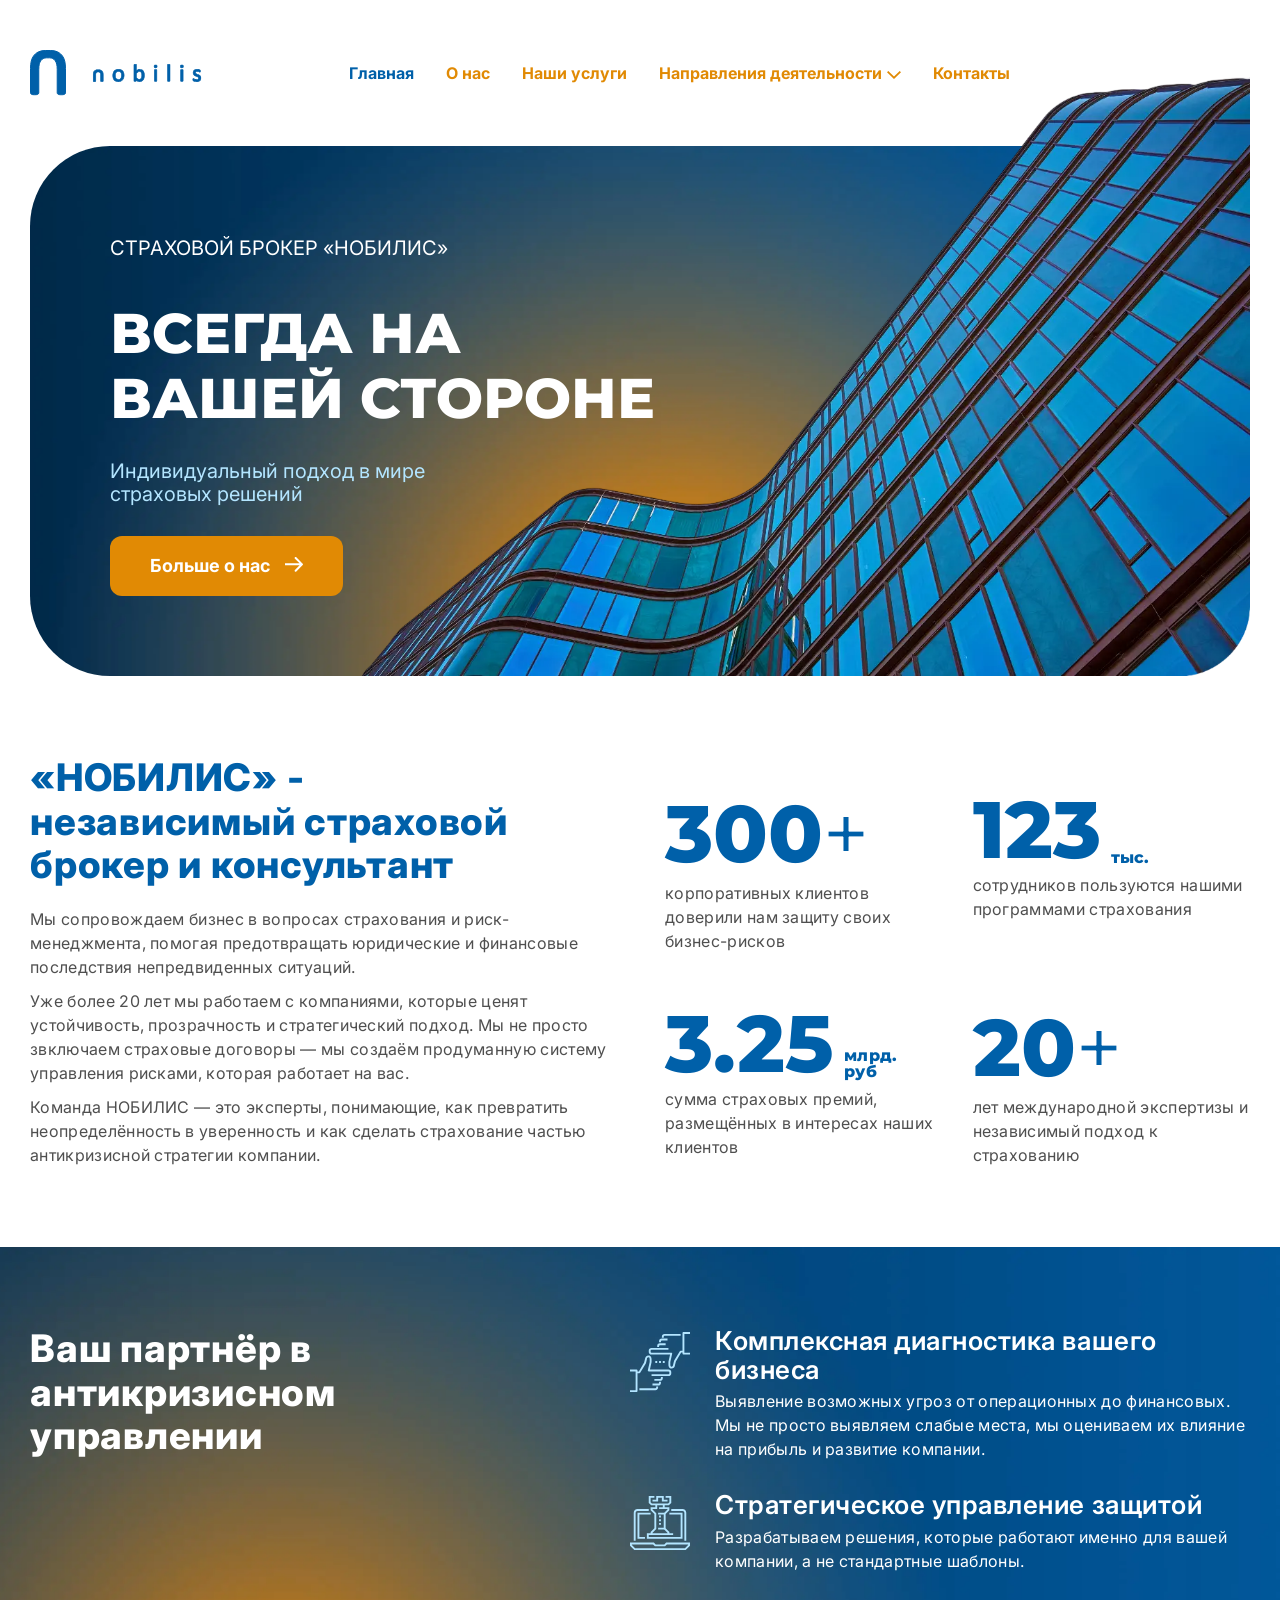
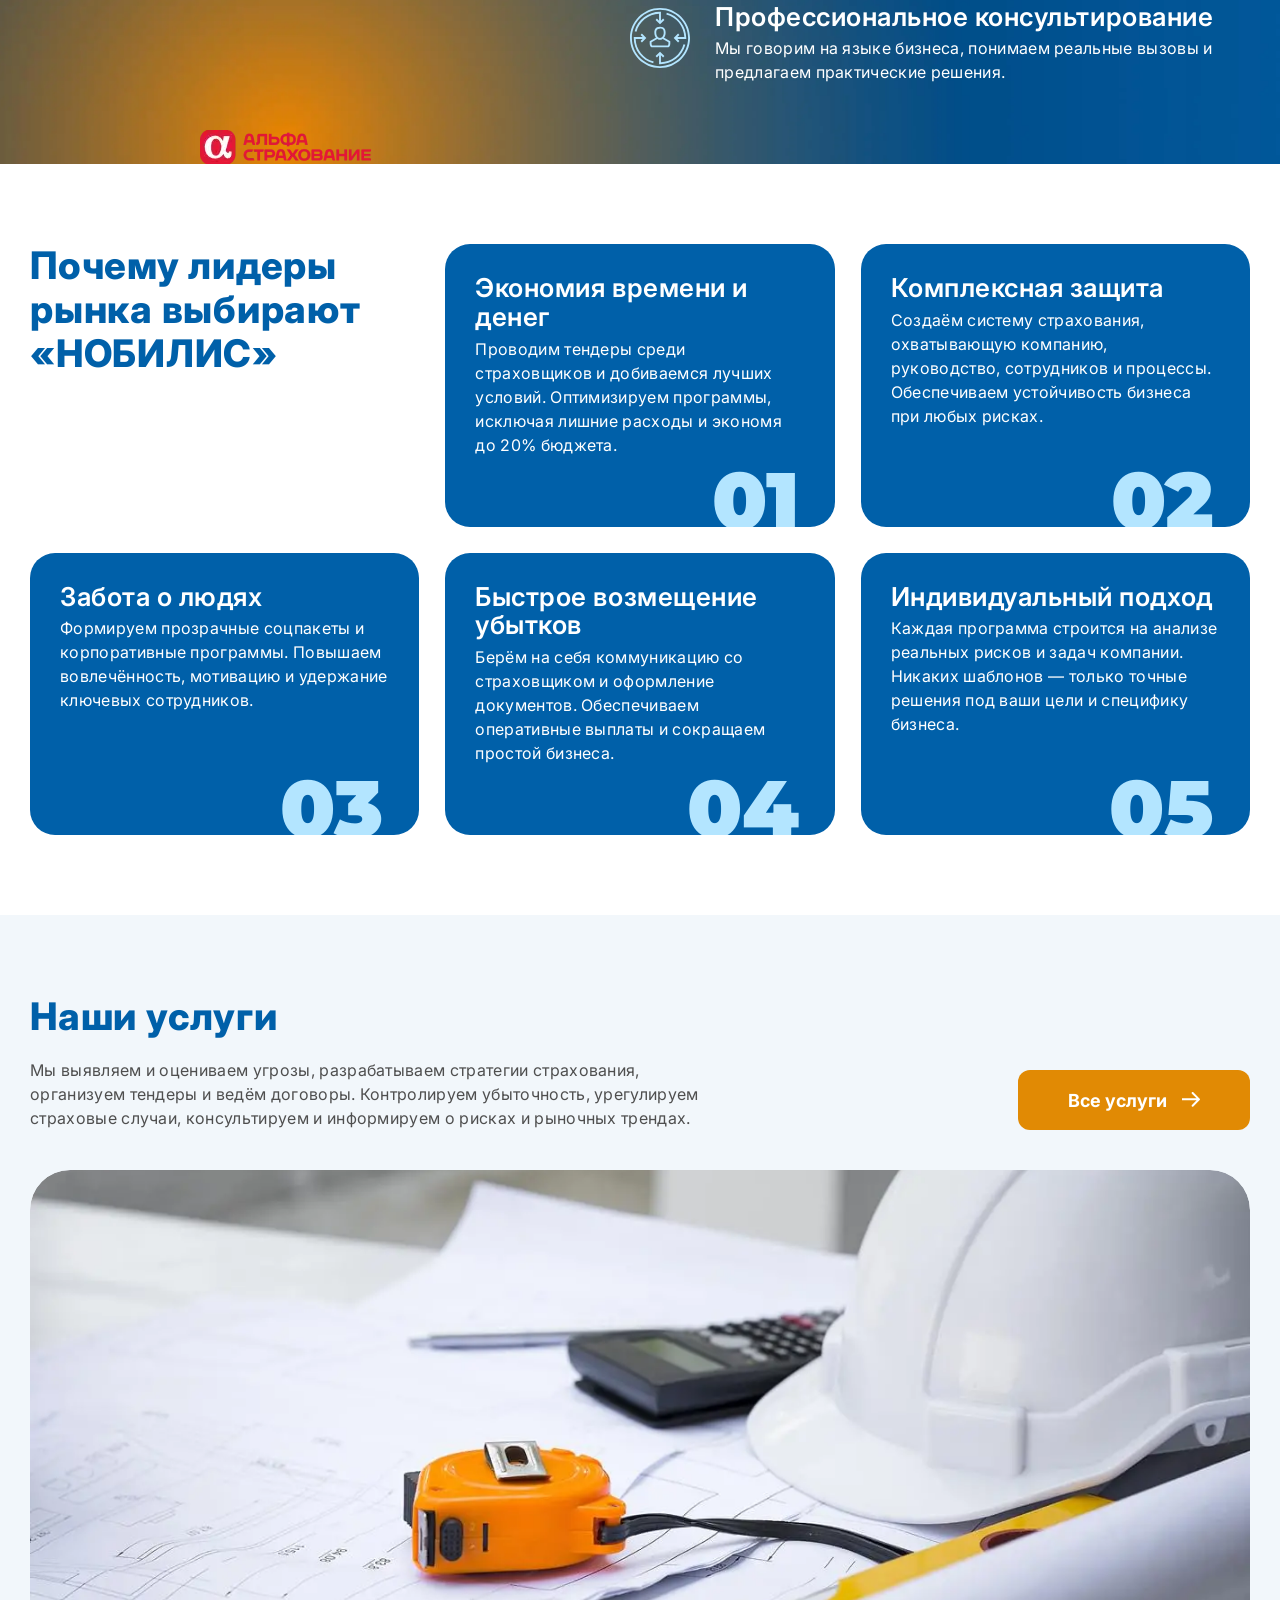
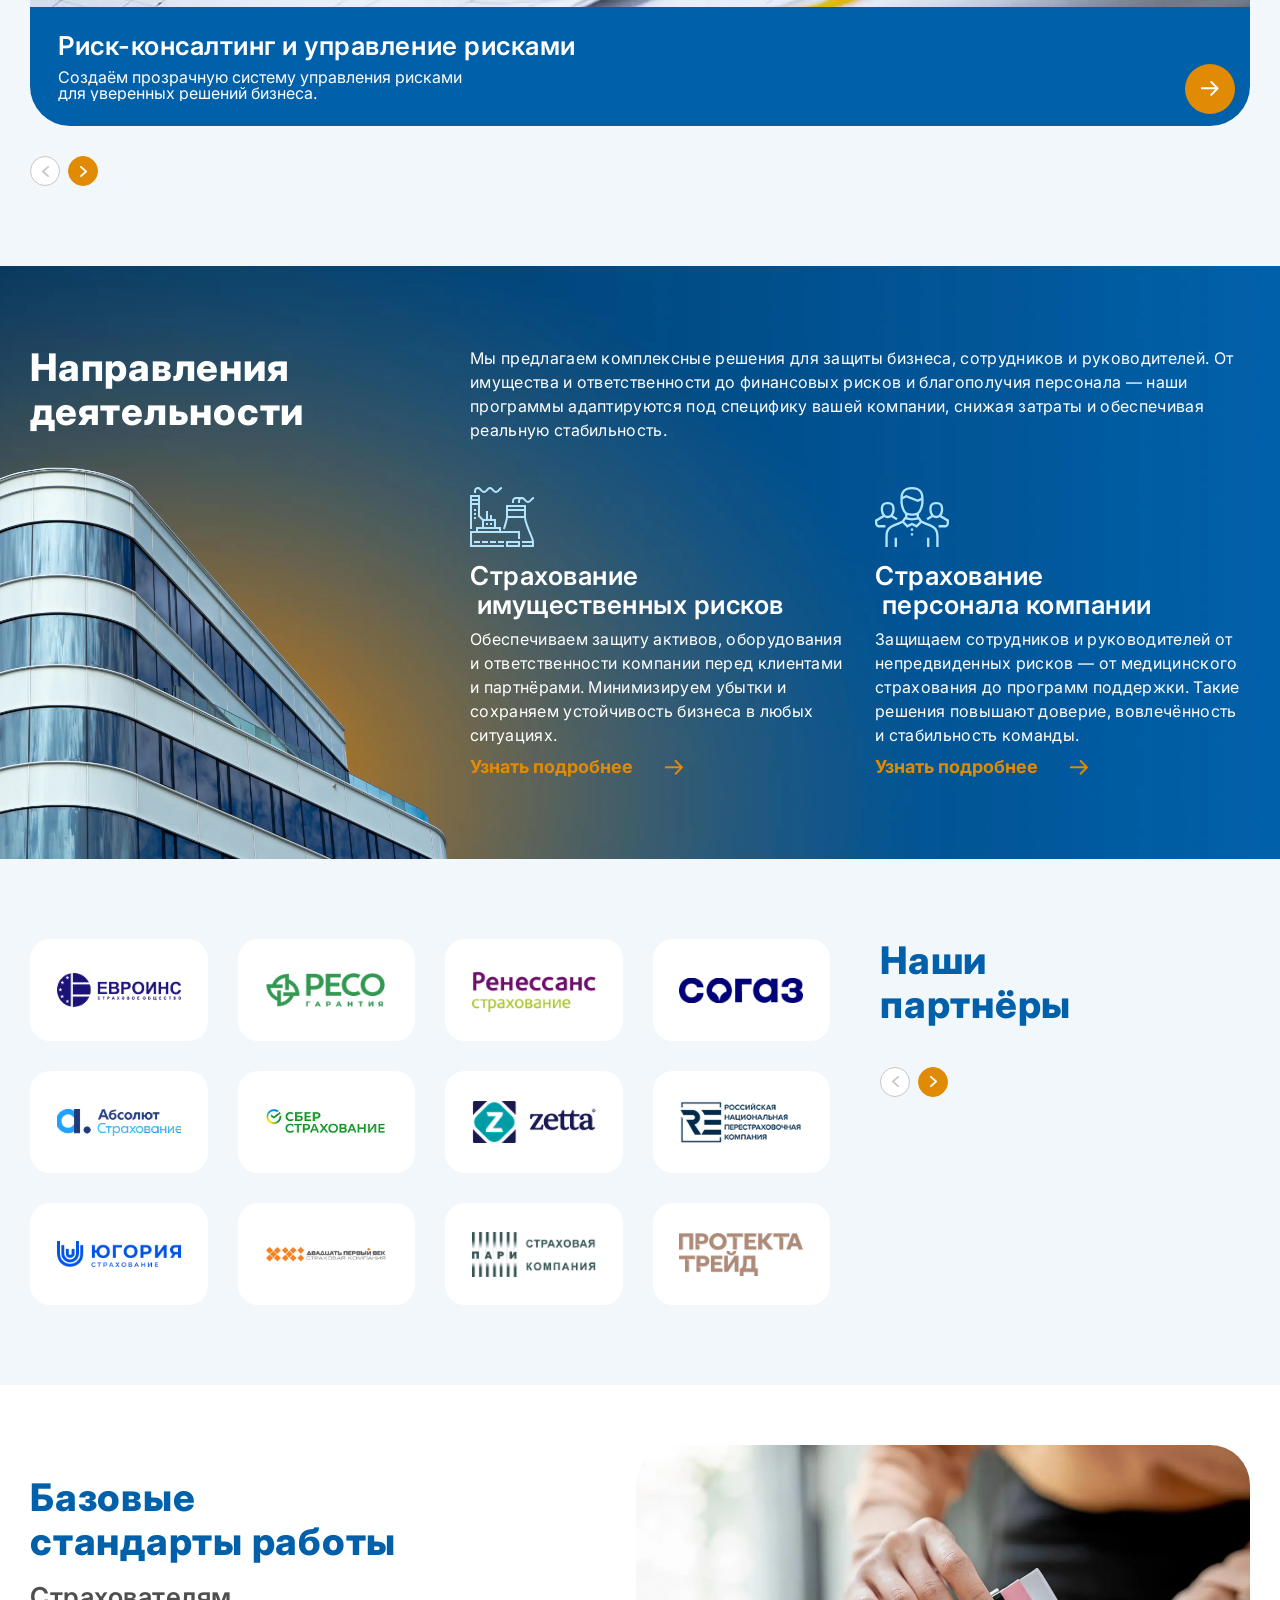
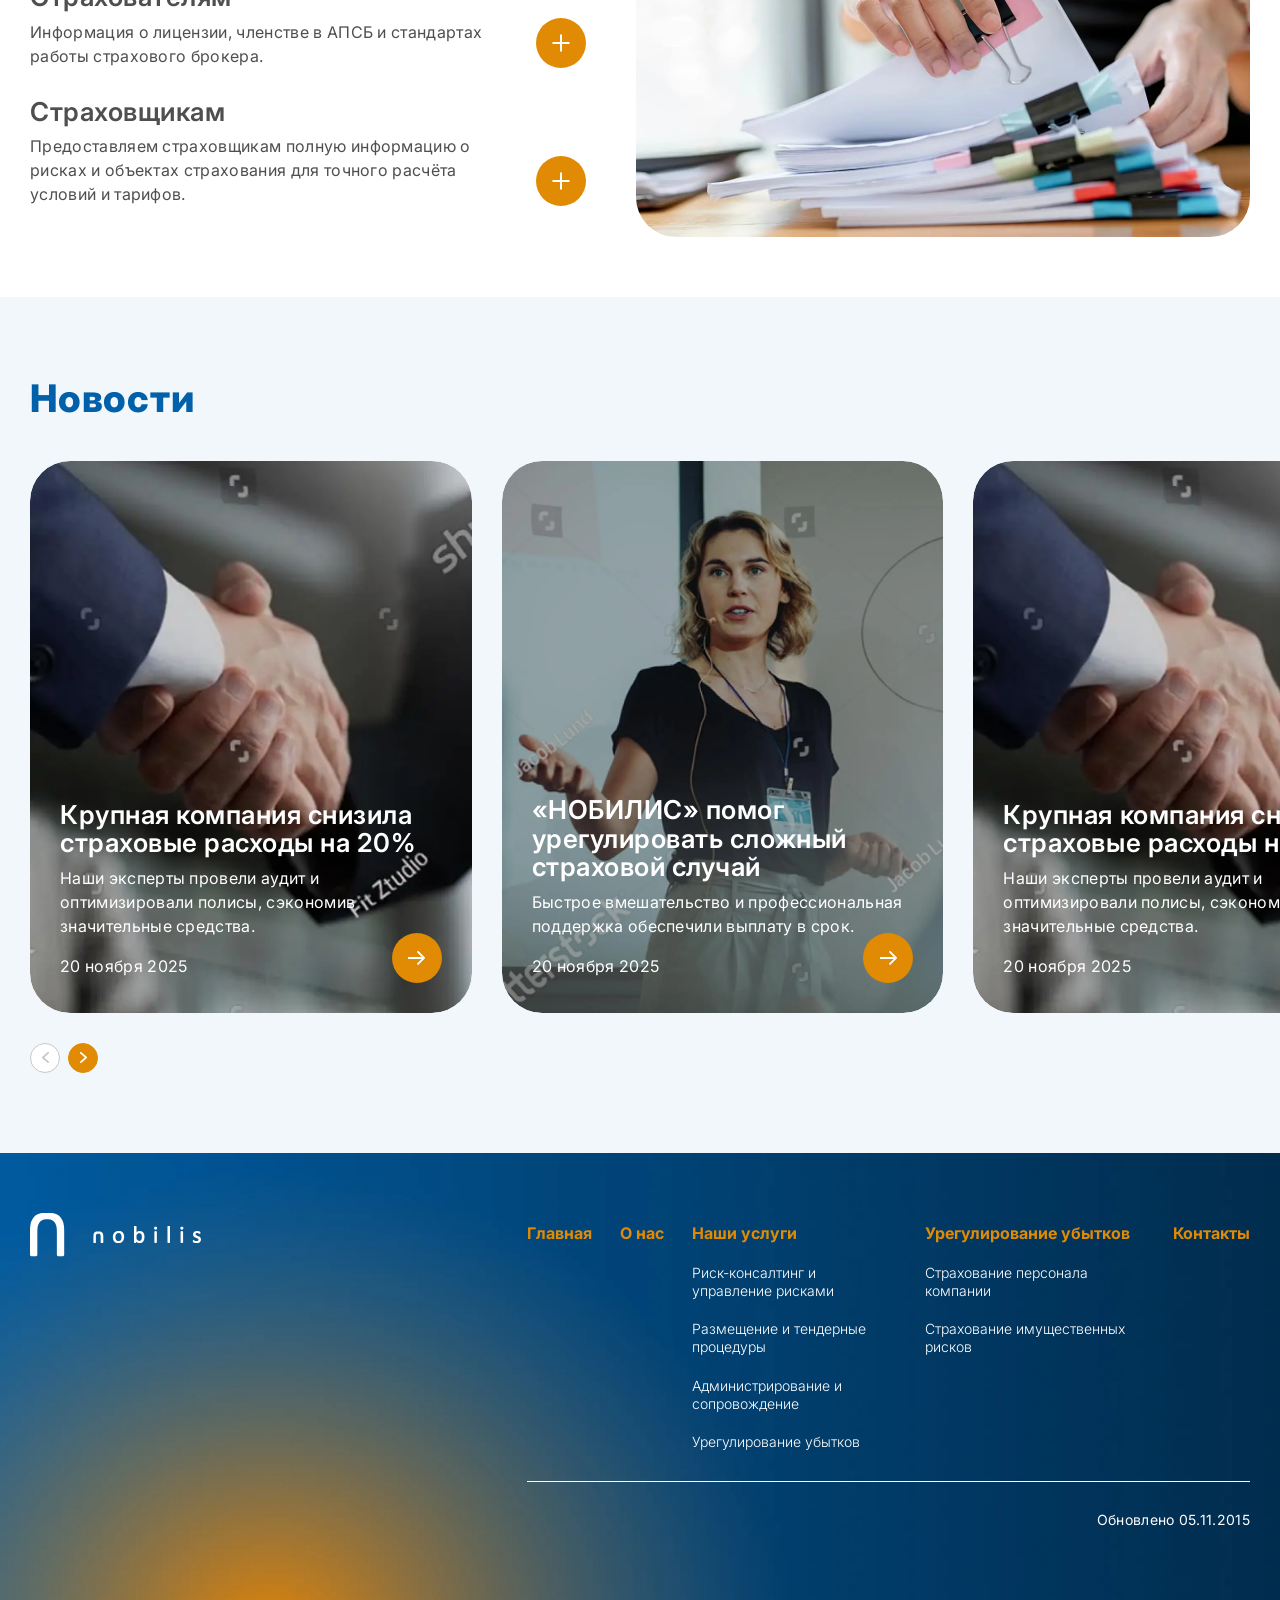
==== commit 396f0d25: "comment9" ====
--- a/index.html
+++ b/index.html
@@ -23,7 +23,7 @@
             <ul class="header__list">
                 <li><a class="active" href="index.html">Главная</a></li>
                 <li><a href="about.html">О нас</a></li>
-                <li><a href="">Наши услуги</a></li>
+                <li><a href="services.html">Наши услуги</a></li>
                 <li class="has-dropdown">
                     <a href="#" class="dropdown-show">
                         Направления деятельности
@@ -285,6 +285,42 @@
 											</div>
 										</div>
 									</div>
+									<div class="swiper-slide service-card">
+										<div class="service-card__wrap">
+											<a href="" class="service-card__img">
+												<img src="img/services-img.webp" alt="">
+											</a>
+											<div class="service-card__desc">
+												<a class="service-card__title text26" href="">Риск-консалтинг и управление рисками</a>
+												<div class="service-card__group">
+													<div class="service-card__text">Создаём прозрачную систему управления рисками для уверенных решений бизнеса.</div>
+													<a class="service-card__btn" href="">
+														<svg width="9" height="8" viewBox="0 0 9 8" fill="none" xmlns="http://www.w3.org/2000/svg">
+															<path d="M8.68689 4.03544C8.88215 3.84018 8.88215 3.52359 8.68689 3.32833L5.50491 0.146351C5.30964 -0.0489113 4.99306 -0.0489113 4.7978 0.146351C4.60254 0.341613 4.60254 0.658195 4.7978 0.853458L7.62623 3.68188L4.7978 6.51031C4.60254 6.70557 4.60254 7.02216 4.7978 7.21742C4.99306 7.41268 5.30964 7.41268 5.50491 7.21742L8.68689 4.03544ZM0 3.68188V4.18188H8.33333V3.68188V3.18188H0V3.68188Z" fill="#E18A04"/>
+														</svg>
+													</a>
+												</div>
+											</div>
+										</div>
+									</div>
+									<div class="swiper-slide service-card">
+										<div class="service-card__wrap">
+											<a href="" class="service-card__img">
+												<img src="img/services-img2.webp" alt="">
+											</a>
+											<div class="service-card__desc">
+												<a class="service-card__title text26" href="">Размещение и тендерные процедуры</a>
+												<div class="service-card__group">
+													<div class="service-card__text">Получайте лучшие страховые условия через...</div>
+													<a class="service-card__btn" href="">
+														<svg width="9" height="8" viewBox="0 0 9 8" fill="none" xmlns="http://www.w3.org/2000/svg">
+															<path d="M8.68689 4.03544C8.88215 3.84018 8.88215 3.52359 8.68689 3.32833L5.50491 0.146351C5.30964 -0.0489113 4.99306 -0.0489113 4.7978 0.146351C4.60254 0.341613 4.60254 0.658195 4.7978 0.853458L7.62623 3.68188L4.7978 6.51031C4.60254 6.70557 4.60254 7.02216 4.7978 7.21742C4.99306 7.41268 5.30964 7.41268 5.50491 7.21742L8.68689 4.03544ZM0 3.68188V4.18188H8.33333V3.68188V3.18188H0V3.68188Z" fill="#E18A04"/>
+														</svg>
+													</a>
+												</div>
+											</div>
+										</div>
+									</div>
 								</div>
 							</div>
 						</div>
@@ -410,22 +446,43 @@
 										<img src="img/partner-img13.png" alt="">
 									</div>
 									<div class="swiper-slide partner-card">
-										<img src="img/partner-img2.png" alt="">
-									</div>
-									<div class="swiper-slide partner-card">
-										<img src="img/partner-img3.png" alt="">
-									</div>
-									<div class="swiper-slide partner-card">
-										<img src="img/partner-img4.png" alt="">
-									</div>
-									<div class="swiper-slide partner-card">
-										<img src="img/partner-img5.png" alt="">
-									</div>
-									<div class="swiper-slide partner-card">
-										<img src="img/partner-img6.png" alt="">
-									</div>
-									<div class="swiper-slide partner-card">
-										<img src="img/partner-img7.png" alt="">
+										<img src="img/partner-img14.png" alt="">
+									</div>
+									<div class="swiper-slide partner-card">
+										<img src="img/partner-img15.png" alt="">
+									</div>
+									<div class="swiper-slide partner-card">
+										<img src="img/partner-img16.png" alt="">
+									</div>
+									<div class="swiper-slide partner-card">
+										<img src="img/partner-img17.png" alt="">
+									</div>
+									<div class="swiper-slide partner-card">
+										<img src="img/partner-img18.png" alt="">
+									</div>
+									<div class="swiper-slide partner-card">
+										<img src="img/partner-img19.png" alt="">
+									</div>
+									<div class="swiper-slide partner-card">
+										<img src="img/partner-img20.png" alt="">
+									</div>
+									<div class="swiper-slide partner-card">
+										<img src="img/partner-img21.png" alt="">
+									</div>
+									<div class="swiper-slide partner-card">
+										<img src="img/partner-img22.png" alt="">
+									</div>
+									<div class="swiper-slide partner-card">
+										<img src="img/partner-img23.png" alt="">
+									</div>
+									<div class="swiper-slide partner-card">
+										<img src="img/partner-img24.png" alt="">
+									</div>
+									<div class="swiper-slide partner-card">
+										<img src="img/partner-img25.png" alt="">
+									</div>
+									<div class="swiper-slide partner-card">
+										<img src="img/partner-img26.png" alt="">
 									</div>
 								</div>
 							</div>
@@ -625,25 +682,25 @@
             </a>
             <div class="footer__group">
                 <ul class="footer__list">
-                    <li><a class="active" href="">Главная</a></li>
-                    <li><a href="">О нас</a></li>
+                    <li><a class="active" href="index.html">Главная</a></li>
+                    <li><a href="about.html">О нас</a></li>
                     <li>
-                        <a href="">Наши услуги</a>
+                        <a href="services.html">Наши услуги</a>
                         <ul style="max-width: 205px">
-                            <li><a href="">Риск-консалтинг и управление рисками</a></li>
-                            <li><a href="">Размещение и тендерные процедуры</a></li>
-                            <li><a href="">Администрирование и сопровождение</a></li>
-                            <li><a href="">Урегулирование убытков</a></li>
+                            <li><a href="services5.html">Риск-консалтинг и управление рисками</a></li>
+                            <li><a href="services4.html">Размещение и тендерные процедуры</a></li>
+                            <li><a href="services6.html">Администрирование и сопровождение</a></li>
+                            <li><a href="services7.html">Урегулирование убытков</a></li>
                         </ul>
                     </li>
                     <li>
-                        <a href="">Урегулирование убытков</a>
+                        <a href="services7.html">Урегулирование убытков</a>
                         <ul>
-                            <li><a href="">Страхование персонала компании</a></li>
-                            <li><a href="">Страхование имущественных рисков</a></li>
+                            <li><a href="services3.html">Страхование персонала компании</a></li>
+                            <li><a href="services2.html">Страхование имущественных рисков</a></li>
                         </ul>
                     </li>
-                    <li><a href="">Контакты</a></li>
+                    <li><a href="contacts.html">Контакты</a></li>
                 </ul>
                 <div class="footer__text">Обновлено 05.11.2015</div>
             </div>
--- a/css/style.min.css
+++ b/css/style.min.css
@@ -1,2 +1,2 @@
-@import url(https://fonts.googleapis.com/css2?family=Inter:ital,opsz,wght@0,14..32,100..900;1,14..32,100..900&display=swap);@import url(https://fonts.googleapis.com/css2?family=Montserrat:ital,wght@0,100..900;1,100..900&display=swap);*,::after,::before{-webkit-box-sizing:inherit;box-sizing:inherit}*{-webkit-box-sizing:border-box;box-sizing:border-box}a,body,div,form,h1,h2,h3,h4,h5,label,li,p,ul{margin:0;padding:0;border:0;text-decoration:none;line-height:1;-webkit-box-sizing:border-box;box-sizing:border-box}button,input,textarea{outline:0!important;font-family:Inter}button{border:none;cursor:pointer;-webkit-transition:.3s;-o-transition:.3s;transition:.3s}.btn{display:-webkit-box;display:-ms-flexbox;display:flex;-webkit-box-pack:center;-ms-flex-pack:center;justify-content:center;-webkit-box-align:center;-ms-flex-align:center;align-items:center}input:active,input[type=checkbox]:focus,input[type=file]:focus,input[type=radio]:focus,input[type=text]:focus{outline:0!important}html{height:100%;scroll-behavior:smooth;-webkit-box-sizing:border-box;box-sizing:border-box}body{height:100%;background:#fff;font-family:Inter,sans-serif;font-weight:400;color:#4f4f4f;overflow-x:hidden}.fixed-body{overflow:hidden}h1,h2,h3,h4,h5,h6,img,p{margin:0;padding:0;height:auto;-o-object-fit:cover;object-fit:cover}img{display:block}a{color:inherit;text-decoration:none;-webkit-transition:.3s;-o-transition:.3s;transition:.3s}li,ul{margin:0;padding:0;list-style:none}.container{max-width:1630px;padding:0 30px 0 106px;margin:0 auto}@media screen and (max-width:1689px){.container{padding:0 30px}}.wrapper{overflow:hidden}.btn-orange{gap:15px;background:#e18a04;border-radius:12px;color:#fff}.btn-orange:hover{background:#0060a9}.btn-orange .btn-text{line-height:130%;font-weight:700}.btn-orange .btn-icon{width:18px}.btn-orange .btn-icon svg{width:100%;height:auto}.h2{font-size:38px;line-height:115%;font-weight:800;letter-spacing:.76px}.text26{font-size:26px;line-height:110%;font-weight:600;letter-spacing:.52px}.swiper-button-next,.swiper-button-prev{width:30px;height:30px;display:-webkit-box;display:-ms-flexbox;display:flex;-webkit-box-pack:center;-ms-flex-pack:center;justify-content:center;-webkit-box-align:center;-ms-flex-align:center;align-items:center;background:#e18a04;border:1px solid #e18a04;border-radius:50%;opacity:1!important;-webkit-transition:.3s;-o-transition:.3s;transition:.3s}.swiper-button-next:after,.swiper-button-prev:after{display:none}.swiper-button-next:hover,.swiper-button-prev:hover{background:#0060a9;border-color:#0060a9}.swiper-button-next svg,.swiper-button-prev svg{width:7px;height:auto}.swiper-button-next svg path,.swiper-button-prev svg path{-webkit-transition:.3s;-o-transition:.3s;transition:.3s}.swiper-button-next svg{-webkit-transform:rotate(-180deg);-ms-transform:rotate(-180deg);transform:rotate(-180deg)}.swiper-button-disabled{background:#fff;border-color:#c7c7c7}.swiper-button-disabled svg path{fill:#c7c7c7!important}@media screen and (max-width:992px){.container{padding:0 15px}.h2{font-size:32px}.text26{font-size:24px}}@media screen and (max-width:576px){.h2{font-size:28px}.text26{font-size:20px}}.header{position:relative;z-index:5;padding:50px 0}.header__inner{display:-webkit-box;display:-ms-flexbox;display:flex;-webkit-box-pack:justify;-ms-flex-pack:justify;justify-content:space-between;-webkit-box-align:center;-ms-flex-align:center;align-items:center;gap:37px;padding-right:290px}.header__logo{width:172px;-ms-flex-negative:0;flex-shrink:0;display:block}.header__logo img{width:100%}.header__list{display:-webkit-box;display:-ms-flexbox;display:flex;-webkit-box-align:start;-ms-flex-align:start;align-items:start;gap:37px}.header__list li{position:relative}.header__list li a{font-size:19px;line-height:130%;font-weight:700;color:#e18a04}.header__list .active,.header__list li a:hover{color:#0060a9}.header .has-dropdown--active .dropdown-arrow{-webkit-transform:rotate(-180deg);-ms-transform:rotate(-180deg);transform:rotate(-180deg)}.header .has-dropdown--active .dropdown{-webkit-transform:translateY(0);-ms-transform:translateY(0);transform:translateY(0);opacity:1;pointer-events:auto}.header .dropdown{position:absolute;top:100%;left:-20px;-webkit-transform:translateY(-8px);-ms-transform:translateY(-8px);transform:translateY(-8px);min-width:280px;background:#fff;border-radius:12px;-webkit-box-shadow:0 8px 24px rgba(0,0,0,.12);box-shadow:0 8px 24px rgba(0,0,0,.12);padding:20px 0;opacity:0;pointer-events:none;-webkit-transition:.125s;-o-transition:.125s;transition:.125s}.header .dropdown li a{display:block;padding:10px 20px;font-size:16px;line-height:130%;white-space:nowrap;color:#333}.header .dropdown li a:hover{background:rgba(0,96,169,.06);color:#0060a9}.header .dropdown-show{display:-webkit-box;display:-ms-flexbox;display:flex;-webkit-box-align:center;-ms-flex-align:center;align-items:center;gap:5px}.header .dropdown-show:hover .dropdown-arrow svg path{fill:#0060a9}.header .dropdown-arrow{width:14px;-ms-flex-negative:0;flex-shrink:0;-webkit-transition:.3s;-o-transition:.3s;transition:.3s}.header .dropdown-arrow svg{width:100%;height:auto}.header .dropdown-arrow svg path{-webkit-transition:.3s;-o-transition:.3s;transition:.3s}.burger{display:none}@media screen and (max-width:1400px){.header__inner{gap:32px;padding-right:240px}.header__list{gap:32px}.header__list li a{font-size:16px}.header .dropdown li a{font-size:14px}}@media screen and (max-width:1200px){.header{padding:40px 0}.header__inner{padding-right:0}.header__list li a{font-size:14px}.header .dropdown{min-width:260px}.header .dropdown li a{padding:8px 16px;font-size:12px}}@media screen and (max-width:992px){.header{padding:24px 0}.header__list{position:fixed;z-index:10;top:0;left:0;width:100%;height:100%;-webkit-box-orient:vertical;-webkit-box-direction:normal;-ms-flex-direction:column;flex-direction:column;-webkit-box-align:center;-ms-flex-align:center;align-items:center;text-align:center;background:#fff;padding:100px 15px;opacity:0;pointer-events:none;-webkit-transition:.3s;-o-transition:.3s;transition:.3s}.header__list--active{opacity:1;pointer-events:auto}.header .has-dropdown--active .dropdown{display:block}.header .dropdown{position:static;-webkit-transform:unset;-ms-transform:unset;transform:unset;display:none;background:rgba(0,0,0,0);-webkit-box-shadow:unset;box-shadow:unset;padding:20px 0 0;opacity:1;pointer-events:auto}.header .dropdown-show{-webkit-box-pack:center;-ms-flex-pack:center;justify-content:center}.header .dropdown li:not(:last-child){margin-bottom:20px}.header .dropdown li a{padding:0;color:#e18a04}.burger{position:relative;z-index:12;width:32px;height:20px;display:block;cursor:pointer}.burger span{position:absolute;left:0;width:100%;height:2px;background:#0060a9;border-radius:3px;-webkit-transition:.3s;-o-transition:.3s;transition:.3s}.burger span:nth-child(1){top:0}.burger span:nth-child(2){position:absolute;top:50%;-webkit-transform:translate(0,-50%);-ms-transform:translate(0,-50%);transform:translate(0,-50%)}.burger span:nth-child(3){bottom:0}.burger--active span:nth-child(1){top:9px;-webkit-transform:rotate(-45deg);-ms-transform:rotate(-45deg);transform:rotate(-45deg)}.burger--active span:nth-child(2){display:none}.burger--active span:nth-child(3){bottom:9px;-webkit-transform:rotate(45deg);-ms-transform:rotate(45deg);transform:rotate(45deg)}}.main{padding-top:50px;color:#fff}.main .container{padding-left:0}.main__inner{position:relative;background-image:url(../img/main-bg.webp);background-repeat:no-repeat;background-position:center;background-size:cover;border-radius:90px;padding:108px 30px 108px 106px}.main__desc{position:relative;z-index:3;max-width:700px}.main__subtitle{font-size:23px;line-height:226%;text-transform:uppercase;margin-bottom:30px}.main__title{font-family:Montserrat;font-size:66px;line-height:115%;font-weight:800;text-transform:uppercase;margin-bottom:30px}.main__text{font-size:23px;line-height:115%;color:#b3e5ff;margin-bottom:30px}.main__btn{height:60px;display:-webkit-inline-box;display:-ms-inline-flexbox;display:inline-flex;padding:5px 40px}.main__btn .btn-text{font-size:18px}.main__img{position:absolute;z-index:2;right:0;bottom:0;max-width:1125px;pointer-events:none}.main__img img{max-width:100%}.info{padding:100px 0}.info__inner{display:-webkit-box;display:-ms-flexbox;display:flex;-webkit-box-pack:justify;-ms-flex-pack:justify;justify-content:space-between;-webkit-box-align:start;-ms-flex-align:start;align-items:start;gap:50px}.info__left{width:50%;max-width:679px}.info__right{width:50%;max-width:648px}.info__title{max-width:542px;color:#0060a9;margin-bottom:20px}.info__text{display:grid;grid-template-columns:100%;gap:10px}.info__text p{font-size:16px;line-height:150%;letter-spacing:.32px}.info__items{display:grid;grid-template-columns:repeat(2,calc(50% - 15px));gap:55px 30px}.info__item-title{display:-webkit-box;display:-ms-flexbox;display:flex;-webkit-box-align:end;-ms-flex-align:end;align-items:flex-end;gap:10px;font-family:Montserrat;font-size:100px;line-height:90%;font-weight:800;color:#0060a9;margin-bottom:7px}.info__item-title sup{font-size:16px;line-height:100%;letter-spacing:.32px}.info__item-title p{display:-webkit-box;display:-ms-flexbox;display:flex;-webkit-box-align:center;-ms-flex-align:center;align-items:center}.info__item-title .plus{font-size:100px;line-height:90%;font-weight:400}.info__item-text p{font-size:16px;line-height:150%;letter-spacing:.32px}.partner{background-image:url(../img/partner-bg.webp);background-repeat:no-repeat;background-position:center;background-size:cover;color:#fff}.partner__inner{position:relative;display:-webkit-box;display:-ms-flexbox;display:flex;-webkit-box-pack:justify;-ms-flex-pack:justify;justify-content:space-between;-webkit-box-align:start;-ms-flex-align:start;align-items:start;gap:50px;padding:100px 0}.partner__title{position:relative;z-index:2}.partner__items{position:relative;z-index:2;max-width:620px;display:grid;grid-template-columns:100%;gap:30px}.partner__item{display:-webkit-box;display:-ms-flexbox;display:flex;-webkit-box-align:start;-ms-flex-align:start;align-items:start;gap:25px}.partner__item-icon{width:60px;-ms-flex-negative:0;flex-shrink:0}.partner__item-icon img{max-width:100%}.partner__item-title{margin-bottom:5px}.partner__item-text{font-size:16px;line-height:150%;letter-spacing:.32px}.partner__img{position:absolute;left:270px;bottom:0;max-width:586px;pointer-events:none}.partner__img img{width:100%}.advantages{padding:100px 0}.advantages__top{display:-webkit-box;display:-ms-flexbox;display:flex;-webkit-box-pack:justify;-ms-flex-pack:justify;justify-content:space-between;-webkit-box-align:start;-ms-flex-align:start;align-items:start;gap:50px;margin-bottom:50px}.advantages__top .advantages__title{-ms-flex-negative:0;flex-shrink:0}.advantages__text{max-width:670px}.advantages__text p{font-size:16px;line-height:150%;letter-spacing:.32px}.advantages__items{display:grid;grid-template-columns:repeat(3,calc(33.3333333333% - 17.3333333333px));gap:26px}.advantages__title{color:#0060a9}.advantages__item{position:relative;display:-webkit-box;display:-ms-flexbox;display:flex;-webkit-box-orient:vertical;-webkit-box-direction:normal;-ms-flex-direction:column;flex-direction:column;background:#0060a9;border-radius:25px;padding:30px 36px 70px;color:#fff;overflow:hidden}.advantages__item:nth-child(1){background:rgba(0,0,0,0);border-radius:0;padding:0}.advantages__item-icon{width:60px;height:50px;margin-bottom:20px}.advantages__item-icon img{max-width:100%;max-height:100%}.advantages__item-title{margin-bottom:5px}.advantages__item-text{font-size:16px;line-height:150%;letter-spacing:.32px}.advantages__item-number{position:absolute;right:36px;bottom:-10px;font-family:Montserrat;font-size:80px;line-height:88%;font-weight:900;color:#b3e5ff}.services{background:rgba(0,96,169,.05);padding:100px 0}.services-top{display:-webkit-box;display:-ms-flexbox;display:flex;-webkit-box-pack:justify;-ms-flex-pack:justify;justify-content:space-between;-webkit-box-align:end;-ms-flex-align:end;align-items:flex-end;gap:50px;margin-bottom:40px}.services__group{max-width:680px}.services__title{color:#0060a9;margin-bottom:20px}.services__text{font-size:16px;line-height:150%;letter-spacing:.32px}.services__btn{height:60px;-ms-flex-negative:0;flex-shrink:0;padding:5px 50px}.services__btn .btn-text{font-size:18px}.services__slider{position:relative;max-width:679px}.services .swiper{overflow:unset}.services .swiper-wrapper{-webkit-box-align:stretch;-ms-flex-align:stretch;align-items:stretch}.services .swiper-slide{height:auto}.services .swiper-slide-prev .service-card__wrap{-webkit-transform:translateX(302px);-ms-transform:translateX(302px);transform:translateX(302px)}.services .swiper-slide-prev+.swiper-slide-prev .service-card__wrap,.services .swiper-slide:has(+.swiper-slide-prev) .service-card__wrap{-webkit-transform:translateX(604px);-ms-transform:translateX(604px);transform:translateX(604px)}.services .swiper-slide-prev+.swiper-slide+.swiper-slide-prev .service-card__wrap,.services .swiper-slide:has(+.swiper-slide+.swiper-slide-prev) .service-card__wrap{-webkit-transform:translateX(906px);-ms-transform:translateX(906px);transform:translateX(906px)}.services .swiper-slide-prev+.swiper-slide+.swiper-slide+.swiper-slide-prev .service-card__wrap,.services .swiper-slide:has(+.swiper-slide+.swiper-slide+.swiper-slide-prev) .service-card__wrap{-webkit-transform:translateX(1208px);-ms-transform:translateX(1208px);transform:translateX(1208px)}.services .swiper-slide-prev+.swiper-slide+.swiper-slide+.swiper-slide+.swiper-slide-prev .service-card__wrap,.services .swiper-slide:has(+.swiper-slide+.swiper-slide+.swiper-slide+.swiper-slide-prev) .service-card__wrap{-webkit-transform:translateX(1510px);-ms-transform:translateX(1510px);transform:translateX(1510px)}.services .swiper-slide-next~.swiper-slide .service-card__wrap{-webkit-transform:translateX(-302px);-ms-transform:translateX(-302px);transform:translateX(-302px)}.services .swiper-slide-next~.swiper-slide~.swiper-slide .service-card__wrap{-webkit-transform:translateX(-604px);-ms-transform:translateX(-604px);transform:translateX(-604px)}.services .swiper-slide-next~.swiper-slide~.swiper-slide~.swiper-slide .service-card__wrap{-webkit-transform:translateX(-906px);-ms-transform:translateX(-906px);transform:translateX(-906px)}.services .swiper-slide-next~.swiper-slide~.swiper-slide~.swiper-slide~.swiper-slide .service-card__wrap{-webkit-transform:translateX(-1208px);-ms-transform:translateX(-1208px);transform:translateX(-1208px)}.services .swiper-slide-next~.swiper-slide~.swiper-slide~.swiper-slide~.swiper-slide~.swiper-slide .service-card__wrap{-webkit-transform:translateX(-1510px);-ms-transform:translateX(-1510px);transform:translateX(-1510px)}.services .swiper-slide-active .service-card__wrap{max-width:100%!important}.services .swiper-slide-active .service-card__desc{background:#0060a9}.services .swiper-slide-active .service-card__btn{background:rgba(0,0,0,0)}.services .swiper-slide-active .service-card__btn:before{content:"";position:absolute;top:50%;left:50%;-webkit-transform:translate(-50%,-50%);-ms-transform:translate(-50%,-50%);transform:translate(-50%,-50%);width:50px;height:50px;background:#e18a04;border-radius:50%}.services .swiper-slide-active .service-card__btn svg{width:18px}.services .swiper-slide-active .service-card__btn svg path{fill:#fff}.services .slider-nav{display:-webkit-box;display:-ms-flexbox;display:flex;-webkit-box-align:center;-ms-flex-align:center;align-items:center;gap:8px;margin-top:30px}.services .swiper-button-next,.services .swiper-button-prev{position:static;margin:0!important}.service-card{color:#fff}.service-card__wrap{max-width:377px;height:100%;display:-webkit-box;display:-ms-flexbox;display:flex;-webkit-box-orient:vertical;-webkit-box-direction:normal;-ms-flex-direction:column;flex-direction:column}.service-card__img{position:relative;display:block;border-radius:40px 40px 0 0;overflow:hidden}.service-card__img:hover img{-webkit-transform:scale(1.2);-ms-transform:scale(1.2);transform:scale(1.2)}.service-card__img img{width:100%;height:437px;border-radius:40px 40px 0 0;-webkit-transition:.5s;-o-transition:.5s;transition:.5s}.service-card__desc{-webkit-box-flex:1;-ms-flex-positive:1;flex-grow:1;background:#e18a04;border-radius:0 0 40px 40px;padding:25px 28px}.service-card__title{display:block;margin-bottom:8px;display:-webkit-box;-webkit-line-clamp:2;-webkit-box-orient:vertical;overflow:hidden;-o-text-overflow:ellipsis;text-overflow:ellipsis}.service-card__group{display:-webkit-box;display:-ms-flexbox;display:flex;-webkit-box-pack:justify;-ms-flex-pack:justify;justify-content:space-between;-webkit-box-align:end;-ms-flex-align:end;align-items:flex-end;gap:40px}.service-card__text{max-width:410px;display:-webkit-box;-webkit-line-clamp:2;-webkit-box-orient:vertical;overflow:hidden;-o-text-overflow:ellipsis;text-overflow:ellipsis}.service-card__btn{position:relative;width:25px;height:25px;-ms-flex-negative:0;flex-shrink:0;display:-webkit-box;display:-ms-flexbox;display:flex;-webkit-box-pack:center;-ms-flex-pack:center;justify-content:center;-webkit-box-align:center;-ms-flex-align:center;align-items:center;background:#fff;border-radius:50%}.service-card__btn svg{position:relative;z-index:2;width:9px;height:auto}.areas{position:relative;background-image:url(../img/areas-bg.webp);background-repeat:no-repeat;background-position:center;background-size:cover;padding:100px 0 120px;color:#fff}.areas .container{position:relative;z-index:2}.areas__inner{max-width:1220px;display:-webkit-box;display:-ms-flexbox;display:flex;-webkit-box-pack:justify;-ms-flex-pack:justify;justify-content:space-between;-webkit-box-align:start;-ms-flex-align:start;align-items:start;gap:50px;margin-left:auto}.areas__group{max-width:780px}.areas__text{margin-bottom:45px}.areas__text p{font-size:16px;line-height:150%;letter-spacing:.32px}.areas__items{display:grid;grid-template-columns:repeat(2,calc(50% - 15px));gap:30px}.areas__item-icon{width:74px;height:60px;margin-bottom:15px}.areas__item-icon img{max-width:100%;max-height:100%}.areas__item-text,.areas__item-title{margin-bottom:8px}.areas__item-text p{font-size:16px;line-height:150%;letter-spacing:.32px}.areas__item-link{display:-webkit-box;display:-ms-flexbox;display:flex;-webkit-box-align:center;-ms-flex-align:center;align-items:center;gap:32px;font-size:18px;line-height:133%;font-weight:700;color:#e18a04}.areas__item-link:hover{color:#fff}.areas__item-link:hover svg path{fill:#fff}.areas__item-link svg{width:18px;height:auto;-ms-flex-negative:0;flex-shrink:0}.areas__item-link svg path{-webkit-transition:.3s;-o-transition:.3s;transition:.3s}.areas__img{position:absolute;left:0;bottom:0;width:44.5%}.areas__img img{max-width:100%}.areas__img2{position:absolute;right:0;bottom:0;max-width:30.21%;pointer-events:none}.areas__img2 img{width:100%;max-width:580px}.partners{background:rgba(0,96,169,.05);padding:100px 0}.partners__inner{position:relative;padding-right:437px}.partners__group{position:absolute;top:0;right:0;max-width:369px;width:100%}.partners__title{color:#0060a9;margin-bottom:40px}.partners .slider-nav{display:-webkit-box;display:-ms-flexbox;display:flex;-webkit-box-align:center;-ms-flex-align:center;align-items:center;gap:8px}.partners .swiper-button-next,.partners .swiper-button-prev{position:static;margin:0!important}.partner-card{height:102px;display:-webkit-box;display:-ms-flexbox;display:flex;-webkit-box-pack:center;-ms-flex-pack:center;justify-content:center;-webkit-box-align:center;-ms-flex-align:center;align-items:center;background:#fff;border-radius:20px;padding:16px}.partner-card img{max-width:85%;max-height:100%}.faq{padding:100px 0}.faq__inner{display:-webkit-box;display:-ms-flexbox;display:flex;-webkit-box-pack:justify;-ms-flex-pack:justify;justify-content:space-between;-webkit-box-align:center;-ms-flex-align:center;align-items:center;gap:50px}.faq__desc{width:47.5%;max-width:624px}.faq__img{width:52.5%}.faq__img img{width:100%;min-height:392px;border-radius:40px}.faq__title{color:#0060a9;margin-bottom:20px}.faq__items{display:grid;grid-template-columns:100%;gap:30px}.faq .item-show{display:-webkit-box;display:-ms-flexbox;display:flex;-webkit-box-pack:justify;-ms-flex-pack:justify;justify-content:space-between;-webkit-box-align:end;-ms-flex-align:end;align-items:flex-end;gap:30px;cursor:pointer}.faq .item-show--active .item-btn{-webkit-transform:rotate(-180deg);-ms-transform:rotate(-180deg);transform:rotate(-180deg)}.faq .item-show--active .item-btn:after{display:none}.faq .item-title{margin-bottom:8px}.faq .item-subtitle{font-size:16px;line-height:150%;letter-spacing:.32px}.faq .item-btn{position:relative;width:50px;height:50px;-ms-flex-negative:0;flex-shrink:0;background:#e18a04;border-radius:50%;-webkit-transition:.3s;-o-transition:.3s;transition:.3s}.faq .item-btn:before{content:"";position:absolute;top:50%;left:50%;-webkit-transform:translate(-50%,-50%);-ms-transform:translate(-50%,-50%);transform:translate(-50%,-50%);width:17px;height:2px;background:#fff}.faq .item-btn:after{content:"";position:absolute;top:50%;left:50%;-webkit-transform:translate(-50%,-50%);-ms-transform:translate(-50%,-50%);transform:translate(-50%,-50%);width:2px;height:17px;background:#fff}.faq .item-text p{font-size:15px;line-height:150%}.faq .item-hidden{display:none;padding-top:10px}.news{background:rgba(0,96,169,.05);padding:100px 0}.news__title{color:#0060a9;margin-bottom:40px}.news__slider{position:relative;max-width:1116px}.news .swiper{overflow:unset;height:auto}.news .swiper-wrapper{-webkit-box-align:stretch;-ms-flex-align:stretch;align-items:stretch}.news .slider-nav{display:-webkit-box;display:-ms-flexbox;display:flex;-webkit-box-align:center;-ms-flex-align:center;align-items:center;gap:8px;margin-top:30px}.news .swiper-button-next,.news .swiper-button-prev{position:static;margin:0!important}.news-card{position:relative}.news-card__img{position:relative;display:block;border-radius:40px;padding-bottom:125%;overflow:hidden}.news-card__img:hover img{-webkit-transform:scale(1.2);-ms-transform:scale(1.2);transform:scale(1.2)}.news-card__img img{position:absolute;top:0;left:0;width:100%;height:100%;border-radius:40px;-webkit-transition:.5s;-o-transition:.5s;transition:.5s}.news-card__desc{position:absolute;z-index:2;left:0;bottom:0;width:100%;padding:35px 30px;color:#fff}.news-card__title{display:block;margin-bottom:8px}.news-card__title:hover{color:#e18a04}.news-card__text{margin-bottom:16px}.news-card__date,.news-card__text p{font-size:16px;line-height:150%;letter-spacing:.32px}.news-card__btn{position:absolute;z-index:3;right:30px;bottom:30px;width:50px;height:50px;display:-webkit-box;display:-ms-flexbox;display:flex;-webkit-box-pack:center;-ms-flex-pack:center;justify-content:center;-webkit-box-align:center;-ms-flex-align:center;align-items:center;background:#e18a04;border-radius:50%;cursor:pointer}.news-card__btn svg{width:17px;height:auto}@media screen and (max-width:1689px){.main{padding-top:0}.main .container{padding-left:30px}.main__inner{padding:100px}.main__img{max-width:1040px}}@media screen and (max-width:1600px){.areas__img{width:40%}}@media screen and (max-width:1400px){.main__inner{border-radius:80px;padding:80px}.main__subtitle{font-size:20px}.main__title{font-size:56px}.main__text{font-size:20px}.main__img{max-width:890px}.info{padding:80px 0}.info__item-title,.info__item-title .plus{font-size:80px}.partner__inner{padding:80px 0}.partner__img{left:170px;max-width:450px}.advantages{padding:80px 0}.advantages__item{padding:30px 30px 70px}.services{padding:80px 0}.areas{background-position:right center;padding:80px 0}.areas__img{width:35%}.areas__img2{right:-40px;max-width:420px}.partners{padding:80px 0}.partners__inner{padding-right:420px}.partners__group{max-width:370px}.faq{padding:60px 0}.news{padding:80px 0}}@media screen and (max-width:1200px){.main__img{max-width:820px}.info__text p{font-size:14px}.info__item-title,.info__item-title .plus{font-size:60px}.info__item-text p{font-size:14px}.areas__img2{right:-100px}.partner__img{left:100px;max-width:300px}.partners__inner{padding-right:0;padding-bottom:60px}.partners__group{position:static;max-width:100%;margin-bottom:30px}.partners__title{margin:0}.partners .slider-nav{position:absolute;left:0;bottom:0}}@media screen and (max-width:992px){.main .container{padding:0 15px}.main__inner{border-radius:40px;padding:80px 60px}.main__subtitle{font-size:18px}.main__title{font-size:40px}.main__text{font-size:18px}.main__btn{height:50px;padding:5px 30px}.main__btn .btn-text{font-size:16px}.main__img{max-width:580px}.info{padding:60px 0}.info__inner{-webkit-box-orient:vertical;-webkit-box-direction:normal;-ms-flex-direction:column;flex-direction:column;gap:30px}.info__left,.info__right{width:100%;max-width:100%}.info__title{max-width:100%}.partner__inner{-webkit-box-orient:vertical;-webkit-box-direction:normal;-ms-flex-direction:column;flex-direction:column;gap:30px;padding:60px 0}.partner__items{max-width:100%}.partner__item-icon{width:40px}.partner__item-text{font-size:14px}.partner__img{max-width:450px;left:unset;right:0;opacity:.1}.advantages{padding:60px 0}.advantages__top{-webkit-box-orient:vertical;-webkit-box-direction:normal;-ms-flex-direction:column;flex-direction:column;gap:30px;margin-bottom:30px}.advantages__text{max-width:100%}.advantages__items{grid-template-columns:repeat(2,calc(50% - 8px));gap:16px}.advantages__item{border-radius:12px;padding:25px 25px 70px}.advantages__item-text{font-size:14px}.advantages__item-number{font-size:60px}.services{padding:60px 0}.services__top{margin-bottom:30px}.services__group{max-width:605px}.services__text{font-size:14px}.services__btn{height:50px;padding:5px 30px}.services__btn .btn-text{font-size:16px}.services__slider{max-width:100%}.services .swiper{overflow:hidden}.services .swiper-slide .service-card__wrap{max-width:100%!important;-webkit-transform:unset!important;-ms-transform:unset!important;transform:unset!important}.services .swiper-slide-active .service-card__btn{background:#e18a04}.services .swiper-slide-active .service-card__btn svg{width:12px}.services .swiper-slide-active .service-card__btn:before{display:none}.service-card__img{border-radius:12px 12px 0 0;padding-bottom:64%}.service-card__img img{position:absolute;top:0;left:0;width:100%;height:100%;border-radius:12px 12px 0 0}.service-card__desc{border-radius:0 0 12px 12px;padding:25px}.service-card__text{font-size:14px}.service-card__btn{width:30px;height:30px}.service-card__btn svg{width:12px}.areas{padding:60px 0}.areas__text{margin-bottom:40px}.areas__item-text p,.areas__text p{font-size:14px}.areas__item-link{font-size:16px}.areas__img2{right:0;opacity:.2}.partners{padding:60px 0}.partner-card{border-radius:12px}.faq{padding:60px 0}.faq__inner{-webkit-box-orient:vertical;-webkit-box-direction:normal;-ms-flex-direction:column;flex-direction:column;-webkit-box-align:start;-ms-flex-align:start;align-items:start;gap:30px}.faq__desc{width:100%;max-width:100%}.faq__img{width:100%;-webkit-box-ordinal-group:0;-ms-flex-order:-1;order:-1}.faq__img img{min-height:250px;border-radius:12px}.faq .item-subtitle{font-size:14px}.faq .item-text p{font-size:13px}.news{padding:60px 0}.news__title{margin-bottom:30px}.news-card__img,.news-card__img img{border-radius:12px}.news-card__desc{padding:30px 25px}.news-card__date,.news-card__text p{font-size:14px}.news-card__btn{right:25px;bottom:25px;width:40px;height:40px}.news-card__btn svg{width:14px}}@media screen and (max-width:768px){.main__img{max-width:460px}.services__inner{position:relative;padding-bottom:80px}.services__group{max-width:100%}.services__btn{position:absolute;left:50%;bottom:0;-webkit-transform:translate(-50%,0);-ms-transform:translate(-50%,0);transform:translate(-50%,0);width:-webkit-max-content;width:-moz-max-content;width:max-content}.services .swiper{overflow:unset}.services .slider-nav{-webkit-box-pack:center;-ms-flex-pack:center;justify-content:center}.areas__inner{-webkit-box-orient:vertical;-webkit-box-direction:normal;-ms-flex-direction:column;flex-direction:column;gap:30px}.areas__text{margin-bottom:30px}.areas__img{width:100%;max-width:450px;opacity:.2}}@media screen and (max-width:576px){.main__inner{border-radius:20px;padding:40px 20px;overflow:hidden}.main__subtitle{font-size:16px;margin-bottom:20px}.main__title{font-size:32px;margin-bottom:20px}.main__text{font-size:16px;margin-bottom:20px}.main__btn{width:100%;padding:5px 10px}.main__img{max-width:340px}.info__items{grid-template-columns:100%;gap:30px}.advantages__items{grid-template-columns:100%}.advantages__item-title br{display:none}.areas__items{grid-template-columns:100%}.partner-card{height:80px}.news-card__desc{padding:25px 20px}.news-card__btn{right:20px;bottom:20px}}.main--about .main__inner{background-image:url(../img/main-bg--2.webp);border-radius:60px;padding:108px 30px 108px 108px}.main--about .main__desc{max-width:590px}.main--about .main__text{margin:0!important}.main--about .main__img{max-width:787px}.mission{padding:100px 0}.mission__title{color:#0060a9;margin-bottom:20px}.mission__text{display:-webkit-box;display:-ms-flexbox;display:flex;-webkit-box-pack:justify;-ms-flex-pack:justify;justify-content:space-between;-webkit-box-align:start;-ms-flex-align:start;align-items:start;gap:30px 50px}.mission__text h2{max-width:680px;width:50%;margin:0!important}.mission__text p{max-width:680px;width:50%;font-size:16px;line-height:150%;letter-spacing:.32px;display:grid;grid-template-columns:100%;gap:10px}.mission--1 .mission__text{gap:30px}.mission--1 .mission__text h2{width:47%}.mission--1 .mission__text p{width:53%;max-width:785px}.risks{background:rgba(0,96,169,.05);padding:100px 0}.risks__title{color:#0060a9;margin-bottom:40px}.risks__sliders{display:-webkit-box;display:-ms-flexbox;display:flex;-webkit-box-pack:justify;-ms-flex-pack:justify;justify-content:space-between;-webkit-box-align:start;-ms-flex-align:start;align-items:start;gap:50px}.risks .images-slider{width:50%;max-width:710px;margin:0!important}.risks .images-slider .swiper-slide{position:relative;min-height:447px;padding-bottom:63%}.risks .images-slider .swiper-slide img{position:absolute;top:0;left:0;width:100%;height:100%;border-radius:25px}.risks .text-slider{width:50%;max-width:680px;margin:0!important}.risks .text-slider .swiper-wrapper{-webkit-box-orient:vertical;-webkit-box-direction:normal;-ms-flex-direction:column;flex-direction:column;gap:30px}.risks .text-slider .swiper-slide{position:relative;padding-left:30px;margin:0!important;cursor:pointer}.risks .text-slider .swiper-slide:before{content:"";position:absolute;top:0;left:0;width:8px;height:100%;background:#e18a04;border-radius:5px;opacity:0;-webkit-transition:.125s;-o-transition:.125s;transition:.125s}.risks .text-slider .swiper-slide-thumb-active:before{opacity:1}.risks .slider-nav{position:absolute;z-index:2;right:40px;bottom:30px;display:-webkit-box;display:-ms-flexbox;display:flex;-webkit-box-align:center;-ms-flex-align:center;align-items:center;gap:8px}.risks .swiper-button-next,.risks .swiper-button-prev{position:static;margin:0!important}.risks__title2{margin-bottom:4px}.risks__text p{font-size:16px;line-height:150%;letter-spacing:.32px}.areas--2{background-image:url(../img/areas-bg2.webp)}.areas--2 .areas__inner{max-width:1080px;display:block;margin:0}.areas--2 .areas__title{margin-bottom:40px}.areas--2 .areas__items{grid-template-columns:repeat(2,calc(50% - 25px));gap:50px}.areas--2 .areas__item-icon{margin-bottom:20px}.areas--2 .areas__item-text{margin:0}.advantages2{padding:100px 0}.advantages2__inner{display:-webkit-box;display:-ms-flexbox;display:flex;-webkit-box-pack:justify;-ms-flex-pack:justify;justify-content:space-between;-webkit-box-align:start;-ms-flex-align:start;align-items:start;gap:50px}.advantages2__desc{width:50%;max-width:680px}.advantages2__img{width:50%;max-width:712px}.advantages2__img img{width:100%;min-height:500px;border-radius:25px}.advantages2__img2{max-width:680px}.advantages2__title{color:#0060a9;margin-bottom:40px}.advantages2__text p{font-size:16px;line-height:150%;letter-spacing:.32px}.advantages2__items{display:grid;grid-template-columns:100%;gap:30px}.advantages2__item{display:-webkit-box;display:-ms-flexbox;display:flex;-webkit-box-align:start;-ms-flex-align:start;align-items:start;gap:25px}.advantages2__item-icon{width:44px;height:44px;-ms-flex-negative:0;flex-shrink:0;display:-webkit-box;display:-ms-flexbox;display:flex;-webkit-box-pack:center;-ms-flex-pack:center;justify-content:center;-webkit-box-align:center;-ms-flex-align:center;align-items:center;background:#0060a9;border-radius:50%}.advantages2__item-icon img{width:20px}.advantages2__item-desc .advantages2__item-title2,.advantages2__item-title{margin-bottom:4px}.advantages2__item-title2{font-size:23px;line-height:110%;font-weight:600;letter-spacing:.46px}.advantages2__item-text p{font-size:16px;line-height:150%;letter-spacing:.32px}.advantages2__item2 .advantages2__item-icon{width:28px;height:28px}.advantages2__item2 .advantages2__item-icon img{width:13px}@media screen and (max-width:1689px){.main--about .main__inner{padding:100px}}@media screen and (max-width:1500px){.areas--2 .areas__inner{max-width:960px}}@media screen and (max-width:1400px){.main--about .main__inner{padding:80px}.main--about .main__desc{max-width:500px}.main--about .main__img{max-width:640px}.mission,.risks{padding:80px 0}.risks .images-slider .swiper-slide{min-height:380px}.risks__title2{font-size:24px}.risks__text p{font-size:14px}.areas--2{background-position:center;padding-right:380px}.advantages2{padding:80px 0}.advantages2__item-title{font-size:24px}.advantages2__item-title2{font-size:20px}.advantages2__item-text p{font-size:14px}}@media screen and (max-width:1200px){.main--about .main__img{max-width:540px}.areas--2{padding-right:290px}}@media screen and (max-width:992px){.main--about .main__inner{border-radius:40px;padding:80px 60px}.main--about .main__desc{max-width:440px}.main--about .main__img{max-width:400px}.mission{padding:60px 0}.mission__text{-webkit-box-orient:vertical;-webkit-box-direction:normal;-ms-flex-direction:column;flex-direction:column;gap:16px}.mission__text h2{max-width:100%!important;width:100%!important}.mission__text p{max-width:100%!important;width:100%!important;font-size:14px}.risks{padding:60px 0}.risks__title{margin-bottom:30px}.risks__sliders{-webkit-box-orient:vertical;-webkit-box-direction:normal;-ms-flex-direction:column;flex-direction:column;gap:30px}.risks .images-slider{width:100%;max-width:100%}.risks .images-slider .swiper-slide{min-height:240px;padding-bottom:50%}.risks .images-slider .swiper-slide img{border-radius:12px}.risks .text-slider{width:100%;max-width:100%}.risks .text-slider .swiper-slide{padding-left:20px}.risks .text-slider .swiper-slide:before{width:4px}.risks .slider-nav{right:50%;bottom:20px;-webkit-transform:translate(50%,0);-ms-transform:translate(50%,0);transform:translate(50%,0)}.areas--2{padding-right:0}.areas--2 .areas__title{margin-bottom:30px}.areas--2 .areas__items{grid-template-columns:repeat(2,calc(50% - 15px));gap:30px}.advantages2{padding:60px 0}.advantages2__inner{-webkit-box-orient:vertical;-webkit-box-direction:normal;-ms-flex-direction:column;flex-direction:column;gap:30px}.advantages2__desc,.advantages2__img{width:100%;max-width:100%}.advantages2__desc{-webkit-box-ordinal-group:0;-ms-flex-order:-1;order:-1}.advantages2__img img{max-height:480px;min-height:240px!important;border-radius:12px}.advantages2__title{margin-bottom:30px}.advantages2__item{gap:20px}.advantages2__item-icon{width:36px;height:36px}.advantages2__item-icon img{width:16px}.advantages2__item-title2{font-size:18px}}@media screen and (max-width:768px){.main--about .main__inner{overflow:hidden}.main--about .main__img{right:-40px;max-width:340px}}@media screen and (max-width:576px){.main--about .main__inner{border-radius:20px;padding:40px 20px 60px}.main--about .main__desc{max-width:390px}.main--about .main__img{max-width:220px}.risks__title2{font-size:20px}.areas--2 .areas__items{grid-template-columns:100%}.advantages2__item-title2{font-size:20px}.advantages2__item2{gap:16px}.advantages2__item2 .advantages2__item-icon{width:24px;height:24px}.advantages2__item2 .advantages2__item-icon img{width:11px}}.main--services .main__inner{background-image:url(../img/main-bg--3.webp);border-radius:60px;padding:100px 30px 80px 106px}.main--services .main__inner--services{padding:110px 30px 110px 106px}.main--services .main__inner--services4{padding:125px 30px 125px 106px}.main--services .main__desc{max-width:950px}.main--services .main__desc--services .main__text{max-width:600px}.main--services .main__desc--services2 .main__text{max-width:660px}.main--services .main__desc--services3 .main__text{max-width:805px}.main--services .main__text{margin-bottom:0}.main--services .main__img--services{max-width:785px}.main--services .main__img--services2{max-width:800px}.main--services .main__img--services3{max-width:556px}.main--services .main__img--services4{max-width:880px}.main--services .main__img--services5{max-width:640px}.main--services .main__img--services6{max-width:580px}.main--services .main__img--services7{max-width:680px}.support{background:rgba(0,96,169,.05);padding:100px 0}.support__title{color:#0060a9;margin-bottom:40px}.support__items{display:-webkit-box;display:-ms-flexbox;display:flex;-webkit-box-pack:justify;-ms-flex-pack:justify;justify-content:space-between;-webkit-box-align:start;-ms-flex-align:start;align-items:start;gap:30px 50px}.support__items-left,.support__items-right{max-width:680px;width:50%;display:grid;grid-template-columns:100%;gap:30px}.support__item{display:-webkit-box;display:-ms-flexbox;display:flex;-webkit-box-align:start;-ms-flex-align:start;align-items:start;gap:25px}.support__item-icon{width:28px;height:28px;-ms-flex-negative:0;flex-shrink:0;display:-webkit-box;display:-ms-flexbox;display:flex;-webkit-box-pack:center;-ms-flex-pack:center;justify-content:center;-webkit-box-align:center;-ms-flex-align:center;align-items:center;background:#0060a9;border-radius:50%}.support__item-icon img{width:13px}.support__item-text{font-size:23px;line-height:110%;font-weight:600;letter-spacing:.46px}.advantages2--1{background:rgba(0,96,169,.05)}.advantages2--1 .advantages2__title{margin-bottom:20px}.advantages2--1 .advantages2__text{margin-bottom:40px}.advantages2--1 .advantages2__img img{min-height:410px}.advantages--1 .advantages__item{padding:35px 36px 30px}.advantages--1 .advantages__item:nth-child(1){background:#0060a9;border-radius:25px;padding:35px 36px 30px}.advantages2-2{background-image:url(../img/advantages2-bg.webp);background-repeat:no-repeat;background-position:center;background-size:cover;color:#fff}.advantages2-2 .advantages2__inner{-webkit-box-align:stretch;-ms-flex-align:stretch;align-items:stretch}.advantages2-2 .advantages2__title{color:#fff}.advantages2-2 .advantages2__item-icon{background:#fff}.advantages2-2 .advantages2__img{position:relative;max-width:100%}.advantages2-2 .advantages2__img img{position:absolute;top:35%;left:50%;-webkit-transform:translate(-50%,-50%);-ms-transform:translate(-50%,-50%);transform:translate(-50%,-50%);max-width:540px;max-height:unset!important;min-height:unset!important;border-radius:unset!important}.analysis{position:relative;background-image:url(../img/analysis-bg.webp);background-repeat:no-repeat;background-position:center;background-size:cover;padding:100px 0;color:#fff}.analysis .container{position:relative;z-index:2}.analysis__inner{max-width:785px;margin-left:auto}.analysis__title{margin-bottom:20px}.analysis__text{margin-bottom:40px}.analysis__text p{font-size:16px;line-height:150%;letter-spacing:.32px}.analysis__items{display:grid;grid-template-columns:100%;gap:30px}.analysis .item-show{max-width:685px;display:-webkit-box;display:-ms-flexbox;display:flex;-webkit-box-align:center;-ms-flex-align:center;align-items:center;gap:28px;cursor:pointer}.analysis .item-show--active .item-btn{-webkit-transform:rotate(-180deg);-ms-transform:rotate(-180deg);transform:rotate(-180deg)}.analysis .item-show--active .item-btn:after{display:none}.analysis .item-btn{position:relative;width:50px;height:50px;-ms-flex-negative:0;flex-shrink:0;background:#e18a04;border-radius:50%;-webkit-transition:.3s;-o-transition:.3s;transition:.3s}.analysis .item-btn:before{content:"";position:absolute;top:50%;left:50%;-webkit-transform:translate(-50%,-50%);-ms-transform:translate(-50%,-50%);transform:translate(-50%,-50%);width:17px;height:2px;background:#fff}.analysis .item-btn:after{content:"";position:absolute;top:50%;left:50%;-webkit-transform:translate(-50%,-50%);-ms-transform:translate(-50%,-50%);transform:translate(-50%,-50%);width:2px;height:17px;background:#fff}.analysis .item-hidden{display:none;padding-top:15px}.analysis .item-list{display:grid;grid-template-columns:100%;gap:10px;padding-left:78px}.analysis .item-list li{position:relative;padding-left:13px;font-size:16px;line-height:150%;letter-spacing:.32px}.analysis .item-list li:before{content:"";position:absolute;top:8px;left:0;width:8px;height:8px;background:#e18a04;border-radius:50%}.analysis__img{position:absolute;top:-188px;left:0;width:49%}.analysis__img img{max-width:100%}.support--1{background:rgba(0,0,0,0)}.support--1 .support__inner{display:-webkit-box;display:-ms-flexbox;display:flex;-webkit-box-pack:justify;-ms-flex-pack:justify;justify-content:space-between;-webkit-box-align:start;-ms-flex-align:start;align-items:start;gap:50px}.support--1 .support__group{width:46%;max-width:575px}.support--1 .support__items{width:54%;max-width:785px;display:grid;grid-template-columns:100%;gap:30px}.support--1 .support__title{margin-bottom:20px}.support--1 .support__text{display:grid;grid-template-columns:100%;gap:10px}.support--1 .support__text p{font-size:16px;line-height:150%;letter-spacing:.32px}.dms{background:rgba(0,96,169,.05);padding:100px 0}.dms__inner{display:-webkit-box;display:-ms-flexbox;display:flex;-webkit-box-pack:justify;-ms-flex-pack:justify;justify-content:space-between;-webkit-box-align:start;-ms-flex-align:start;align-items:start;gap:50px}.dms__group{width:50%;max-width:680px}.dms__items{width:50%;max-width:685px;display:grid;grid-template-columns:100%;gap:30px}.dms__title{color:#0060a9;margin-bottom:20px}.dms__text{display:grid;grid-template-columns:100%;gap:10px}.dms__text p{font-size:16px;line-height:150%;letter-spacing:.32px}.dms__text p span{font-weight:700}.dms .item-group{display:-webkit-box;display:-ms-flexbox;display:flex;-webkit-box-align:center;-ms-flex-align:center;align-items:center;gap:20px;margin-bottom:8px}.dms .item-icon{width:48px;-ms-flex-negative:0;flex-shrink:0}.dms .item-icon img{max-width:100%}.dms .item-title{max-width:513px}.dms .item-text{display:grid;grid-template-columns:100%;gap:10px}.dms .item-text p{font-size:16px;line-height:150%;letter-spacing:.32px}.dms .item-text p span{font-weight:600}.dms .item-hidden{display:none;padding-top:10px}.dms .item-show{display:-webkit-box;display:-ms-flexbox;display:flex;-webkit-box-align:center;-ms-flex-align:center;align-items:center;gap:15px;color:#e18a04;margin-top:10px;cursor:pointer;-webkit-transition:.3s;-o-transition:.3s;transition:.3s}.dms .item-show:hover{color:#0060a9}.dms .item-show:hover svg path{fill:#0060a9}.dms .item-show span{font-size:18px;line-height:133%;font-weight:700}.dms .item-show span:nth-child(2){display:none}.dms .item-show svg{width:18px;height:auto;display:-webkit-box;display:-ms-flexbox;display:flex;-webkit-box-align:center;-ms-flex-align:center;align-items:center}.dms .item-show svg path{-webkit-transition:.3s;-o-transition:.3s;transition:.3s}.dms .item-show--active span:nth-child(1){display:none}.dms .item-show--active span:nth-child(2){display:block}.wellbeing{padding-top:100px}.wellbeing__inner{display:-webkit-box;display:-ms-flexbox;display:flex;-webkit-box-pack:justify;-ms-flex-pack:justify;justify-content:space-between;-webkit-box-align:stretch;-ms-flex-align:stretch;align-items:stretch;gap:50px}.wellbeing__desc{position:relative;z-index:2;width:50%;max-width:685px;padding-bottom:100px}.wellbeing__img{position:relative;width:50%;max-width:685px;padding-bottom:100px}.wellbeing__img img{position:absolute;right:-270px;bottom:0;max-width:1117px}.wellbeing__title{color:#0060a9;margin-bottom:20px}.wellbeing__text{margin-bottom:40px}.wellbeing__text p{font-size:16px;line-height:150%;letter-spacing:.32px}.wellbeing__items{display:grid;grid-template-columns:100%;gap:30px}.wellbeing__item-group{display:-webkit-box;display:-ms-flexbox;display:flex;-webkit-box-align:center;-ms-flex-align:center;align-items:center;gap:20px;margin-bottom:8px}.wellbeing__item-icon{width:48px;-ms-flex-negative:0;flex-shrink:0}.wellbeing__item-icon img{max-width:100%}.wellbeing__item-title{max-width:513px;color:#0060a9}.wellbeing__item-text{display:grid;grid-template-columns:100%;gap:10px}.wellbeing__item-text p{font-size:16px;line-height:150%;letter-spacing:.32px}.wellbeing__item-text p span{font-weight:600}.wellbeing__item-list{max-width:455px;display:grid;grid-template-columns:100%;gap:10px}.wellbeing__item-list li{position:relative;padding-left:11px;font-size:16px;line-height:150%;letter-spacing:.32px}.wellbeing__item-list li:before{content:"";position:absolute;top:8px;left:0;width:4px;height:4px;background:#0060a9;border-radius:50%}.services-main__inner{position:relative;max-width:1920px;margin:0 auto}.services-main__items{display:grid;grid-template-columns:100%}.services-main__items .active{color:#fff}.services-main__items .active:before{opacity:1}.services-main__item{position:relative;display:-webkit-box;display:-ms-flexbox;display:flex;-webkit-box-align:stretch;-ms-flex-align:stretch;align-items:stretch;gap:30px;padding-right:350px;cursor:pointer}.services-main__item:before{content:"";position:absolute;top:0;right:0;width:100%;height:100%;background-image:url(../img/services-main__bg.webp);background-repeat:no-repeat;background-position:left center;background-size:cover;opacity:0;pointer-events:none;-webkit-transition:.3s;-o-transition:.3s;transition:.3s}.services-main__img{max-width:540px;width:100%;-ms-flex-negative:0;flex-shrink:0}.services-main__img img{width:100%;height:100%}.services-main__img img:nth-child(2){display:none}.services-main__desc{position:relative;z-index:2;max-width:785px;display:-webkit-inline-box;display:-ms-inline-flexbox;display:inline-flex;-webkit-box-orient:vertical;-webkit-box-direction:normal;-ms-flex-direction:column;flex-direction:column;-webkit-box-pack:center;-ms-flex-pack:center;justify-content:center;-webkit-box-align:start;-ms-flex-align:start;align-items:start;padding:100px 30px 100px 0}.services-main__icon{width:83px;margin-bottom:20px}.services-main__icon img{max-width:100%}.services-main__title{margin-bottom:4px}.services-main__text{margin-bottom:20px}.services-main__text p{font-size:16px;line-height:150%;letter-spacing:.32px}.services-main__btn{height:60px;display:-webkit-inline-box;display:-ms-inline-flexbox;display:inline-flex;padding:5px 40px}.services-main__btn .btn-text{font-size:18px}.services-main__items2{position:absolute;z-index:2;top:0;right:max(30px,(100% - 1576px)/2);max-width:317px;color:#fff;margin-top:100px;-webkit-transition:.5s;-o-transition:.5s;transition:.5s}.services-main__items2 .active{background:#fff;color:#4f4f4f}.services-main__items2 .active svg path{fill:#4f4f4f}.services-main__item2{min-height:82px;display:-webkit-box;display:-ms-flexbox;display:flex;-webkit-box-align:center;-ms-flex-align:center;align-items:center;gap:20px;background:#e18a04;padding:15px 25px}.services-main__item2:first-child{border-radius:25px 25px 0 0}.services-main__item2:last-child{border-radius:0 0 25px 25px}.services-main__icon2{width:50px;-ms-flex-negative:0;flex-shrink:0}.services-main__icon2 svg{max-width:100%;width:auto;height:auto}.services-main__title2{font-size:16px;line-height:115%;font-weight:600;letter-spacing:.32px}@media screen and (max-width:1800px){.wellbeing__img img{right:-200px;max-width:1000px}}@media screen and (max-width:1689px){.main--services .main__inner{padding:100px}.main--services .main__img--services4{max-width:700px}.main--services .main__desc--services7{max-width:720px}.main--services .main__img--services7{max-width:630px}.wellbeing__img img{right:-100px;max-width:900px}}@media screen and (max-width:1600px){.analysis__img{width:43%}.services-main__desc{padding:60px 30px 60px 0}.services-main__items2{margin-top:60px}}@media screen and (max-width:1500px){.main--services .main__desc--services6 .main__text{max-width:620px}.main--services .main__img--services2{right:-100px}.main--services .main__img--services3{max-width:480px}.main--services .main__img--services4{max-width:610px}.wellbeing__img img{max-width:800px}.services-main__img{max-width:450px}}@media screen and (max-width:1400px){.main--services .main__inner{padding:80px}.main--services .main__inner--services4{overflow:hidden}.main--services .main__desc--services .main__text{max-width:510px}.main--services .main__desc--services2 .main__text{max-width:560px}.main--services .main__desc--services3 .main__text{max-width:640px}.main--services .main__desc--services6 .main__text{max-width:540px}.main--services .main__desc--services7{max-width:620px}.main--services .main__img{max-width:530px}.main--services .main__img--services{max-width:630px}.main--services .main__img--services2{max-width:660px}.main--services .main__img--services3{max-width:450px}.main--services .main__img--services5{max-width:530px}.support{padding:80px 0}.support__item-text{font-size:20px}.advantages2-2 .advantages2__img img{max-width:460px}.analysis{padding:80px 0}.analysis__inner{max-width:100%;display:-webkit-box;display:-ms-flexbox;display:flex;-webkit-box-pack:justify;-ms-flex-pack:justify;justify-content:space-between;-webkit-box-align:start;-ms-flex-align:start;align-items:start;gap:50px;margin:0}.analysis__desc{width:50%}.analysis__img{position:static;width:50%}.analysis__text p{font-size:14px}.analysis .item-show{gap:20px}.analysis .item-btn{width:40px;height:40px}.analysis .item-title{font-size:24px}.analysis .item-list{padding-left:60px}.analysis .item-list li{font-size:14px}.analysis .item-list li:before{top:6px}.dms,.support--1{padding:80px 0}.wellbeing{padding-top:80px}.wellbeing__desc,.wellbeing__img{padding-bottom:80px}.wellbeing__img img{right:-50px;max-width:700px}.services-main__desc{padding:40px 30px 40px 0}.services-main__items2{margin-top:40px}}@media screen and (max-width:1300px){.wellbeing__img img{max-width:650px}.services-main__item{padding-right:290px}.services-main__img{max-width:400px}.services-main__icon{width:60px}.services-main__title{font-size:24px}.services-main__text p{font-size:14px}.services-main__btn{height:50px;padding:5px 30px}.services-main__btn .btn-text{font-size:16px}.services-main__items2{right:30px;max-width:260px}.services-main__item2{min-height:70px;gap:15px;padding:10px 20px}.services-main__icon2{width:30px}.services-main__title2{font-size:14px}}@media screen and (max-width:1200px){.main--services .main__desc--services3 .main__text{max-width:460px}.main--services .main__img--services{max-width:530px}.main--services .main__img--services2{right:0;max-width:500px}.main--services .main__img--services3{max-width:410px}.main--services .main__img--services4{max-width:460px}.main--services .main__img--services5{max-width:450px}.main--services .main__img--services6{max-width:340px}.main--services .main__img--services7{max-width:420px}.wellbeing__img img{max-width:600px}.services-main__img{max-width:300px}}@media screen and (max-width:1100px){.main--services .main__desc--services2 .main__text{max-width:440px}.main--services .main__desc--services4 .main__text{max-width:400px}.main--services .main__desc--services4 .main__text br{display:none}.main--services .main__desc--services7 .main__text{max-width:500px}.main--services .main__img--services2{max-width:460px}.main--services .main__img--services5{max-width:300px}.wellbeing__img img{max-width:550px}.services-main__img{max-width:200px}}@media screen and (max-width:992px){.main--services .main__inner{border-radius:40px;padding:80px 60px}.main--services .main__desc--services .main__text{max-width:460px}.main--services .main__desc--services2 .main__text{max-width:400px}.main--services .main__desc--services3 .main__text{max-width:410px}.main--services .main__desc--services5{max-width:560px}.main--services .main__desc--services6 .main__text{max-width:490px}.main--services .main__desc--services7 .main__text{max-width:460px}.main--services .main__img--services{max-width:400px}.main--services .main__img--services2{max-width:420px}.main--services .main__img--services3{max-width:330px}.main--services .main__img--services6{max-width:290px}.main--services .main__img--services7{max-width:360px}.support{padding:60px 0}.support__title{margin-bottom:30px}.support__items{-webkit-box-orient:vertical;-webkit-box-direction:normal;-ms-flex-direction:column;flex-direction:column}.support__items-left,.support__items-right{max-width:100%;width:100%}.support__item-text{font-size:18px}.advantages--1 .advantages__item,.advantages--1 .advantages__item:nth-child(1){padding:25px}.advantages2-2{position:relative;overflow:hidden}.advantages2-2 .advantages2__desc{position:relative;z-index:2}.advantages2-2 .advantages2__img{position:absolute;right:0;bottom:0;max-width:450px;height:100%;display:-webkit-box;display:-ms-flexbox;display:flex;-webkit-box-pack:end;-ms-flex-pack:end;justify-content:flex-end;-webkit-box-align:end;-ms-flex-align:end;align-items:flex-end;opacity:.2;pointer-events:none}.advantages2-2 .advantages2__img img{position:static;-webkit-transform:unset;-ms-transform:unset;transform:unset;width:100%;max-width:300px}.analysis{padding:60px 0}.analysis__desc{width:100%}.analysis__img{position:absolute;top:unset;left:unset;right:0;bottom:0;width:100%;max-width:450px;opacity:.2;pointer-events:none}.analysis__text{margin-bottom:30px}.analysis__text br{display:none}.support--1{position:relative}.support--1 .support__inner{-webkit-box-orient:vertical;-webkit-box-direction:normal;-ms-flex-direction:column;flex-direction:column;gap:30px}.support--1 .support__group,.support--1 .support__items{width:100%;max-width:100%}.support--1 .support__text p{font-size:14px}.dms{padding:60px 0}.dms__inner{-webkit-box-orient:vertical;-webkit-box-direction:normal;-ms-flex-direction:column;flex-direction:column;gap:30px}.dms__group,.dms__items{width:100%;max-width:100%}.dms__text p{font-size:14px}.dms .item-group{gap:16px}.dms .item-icon{width:36px}.dms .item-title{max-width:100%}.dms .item-title br{display:none}.dms .item-text p{font-size:14px}.dms .item-show span{font-size:16px}.dms .item-show svg{width:16px}.wellbeing{padding:60px 0}.wellbeing__inner{-webkit-box-orient:vertical;-webkit-box-direction:normal;-ms-flex-direction:column;flex-direction:column;gap:30px}.wellbeing__desc{width:100%;max-width:100%;padding-bottom:0}.wellbeing__img{display:none}.wellbeing__text{margin-bottom:30px}.wellbeing__text p{font-size:14px}.wellbeing__item-group{gap:16px}.wellbeing__item-icon{width:36px}.wellbeing__item-title{max-width:100%}.wellbeing__item-title br{display:none}.wellbeing__item-list li,.wellbeing__item-text p{font-size:14px}.services-main__item{padding:0;color:#4f4f4f!important}.services-main__item:before{display:none!important}.services-main__img{width:50%;max-width:100%}.services-main__desc{width:50%;max-width:100%;padding:60px 15px 60px 0}.services-main__items2{display:none}}@media screen and (max-width:850px){.main--services .main__desc--services5 .main__text{max-width:400px}.main--services .main__desc--services5 .main__text br{display:none}.main--services .main__desc--services6 .main__text{max-width:400px}.main--services .main__img--services2{max-width:350px}.main--services .main__img--services4{max-width:380px}.main--services .main__img--services7{max-width:290px}}@media screen and (max-width:768px){.main--services .main__inner--services2{overflow:hidden}.main--services .main__desc--services7 .main__text{max-width:360px}.main--services .main__img--services{max-width:300px}.main--services .main__img--services2{right:-40px;max-width:280px}.main--services .main__img--services3{max-width:210px}.main--services .main__img--services4{max-width:280px}.main--services .main__img--services5{max-width:240px}.main--services .main__img--services6{max-width:210px}.main--services .main__img--services7{max-width:220px}.services-main{padding-bottom:60px}.services-main__items{gap:30px}.services-main__item{-webkit-box-orient:vertical;-webkit-box-direction:normal;-ms-flex-direction:column;flex-direction:column;padding:0 15px}.services-main__img{width:100%}.services-main__img img{max-height:400px;min-height:240px}.services-main__img img:nth-child(1){display:none}.services-main__img img:nth-child(2){display:block}.services-main__desc{width:100%;padding:0}}@media screen and (max-width:650px){.main--services .main__desc--services2 .main__text{max-width:330px}.main--services .main__desc--services3 .main__text,.main--services .main__desc--services5 .main__text{max-width:320px}.main--services .main__img--services,.main--services .main__img--services4{max-width:200px}.main--services .main__img--services5{max-width:220px}.main--services .main__img--services6{max-width:180px}}@media screen and (max-width:576px){.main--services .main__inner{border-radius:20px;padding:40px 20px 100px}.main--services .main__inner--services7{padding-bottom:115px}.main--services .main__desc--services .main__text,.main--services .main__desc--services2 .main__text,.main--services .main__desc--services3 .main__text,.main--services .main__desc--services4 .main__text,.main--services .main__desc--services5 .main__text,.main--services .main__desc--services6 .main__text,.main--services .main__desc--services7 .main__text{max-width:100%}.main--services .main__img--services{bottom:-20px}.main--services .main__img--services2{right:0;bottom:-30px;max-width:200px}.main--services .main__img--services3{bottom:-30px;max-width:150px}.main--services .main__img--services4{bottom:-30px}.main--services .main__img--services5{bottom:-30px;max-width:180px}.main--services .main__img--services6,.main--services .main__img--services7{max-width:150px}.support__item{gap:16px}.support__item-icon{width:24px;height:24px}.support__item-icon img{width:11px}.support__item-text{font-size:16px}.analysis .item-title{font-size:20px}.services-main__img img{max-height:300px}.services-main__title{font-size:20px}}.main--contacts .main__inner{border-radius:60px;padding:112px 30px 112px 106px}.main--contacts .main__title{margin-bottom:0}.main--contacts .main__img{max-width:632px}.contacts{padding:100px 0}.contacts__inner{display:-webkit-box;display:-ms-flexbox;display:flex;-webkit-box-pack:justify;-ms-flex-pack:justify;justify-content:space-between;-webkit-box-align:center;-ms-flex-align:center;align-items:center;gap:50px}.contacts__items{width:45.48%;max-width:621px;display:grid;grid-template-columns:100%;gap:30px}.contacts #map{position:relative;width:54.52%;height:538px}.contacts #map iframe{width:100%;height:100%;border-radius:40px}.contacts #map .ymaps-2-1-79-inner-panes,.contacts #map .ymaps-2-1-79-map{border-radius:40px}.contacts__item{display:-webkit-box;display:-ms-flexbox;display:flex;-webkit-box-align:start;-ms-flex-align:start;align-items:start;gap:45px}.contacts__item-icon{width:37px;-ms-flex-negative:0;flex-shrink:0}.contacts__item-icon img{max-width:100%}.contacts__item-title{margin-bottom:4px}.contacts__item-text{font-size:16px;line-height:150%;letter-spacing:.32px}.contacts__item .mail:hover,.contacts__item .phone:hover{color:#e18a04}@media screen and (max-width:1689px){.main--contacts .main__inner{padding:100px}.main--contacts .main__img{max-width:590px}}@media screen and (max-width:1400px){.main--contacts .main__inner{padding:80px}.main--contacts .main__img{max-width:500px}.contacts{padding:80px 0}}@media screen and (max-width:1200px){.main--contacts .main__img{max-width:380px}}@media screen and (max-width:992px){.main--contacts .main__inner{border-radius:40px;padding:80px 60px}.main--contacts .main__img{max-width:330px}.contacts{padding:60px 0}.contacts__inner{-webkit-box-orient:vertical;-webkit-box-direction:normal;-ms-flex-direction:column;flex-direction:column;gap:30px}.contacts__items{width:100%;max-width:100%}.contacts #map{width:100%;height:400px}.contacts #map .ymaps-2-1-79-inner-panes,.contacts #map .ymaps-2-1-79-map{border-radius:12px}.contacts__item{gap:30px}.contacts__item-icon{width:30px}.contacts__item-text{font-size:14px}}@media screen and (max-width:576px){.main--contacts .main__inner{border-radius:20px;padding:60px 20px}.main--contacts .main__img{max-width:200px}}@media screen and (max-width:359px){.main--contacts .main__img{max-width:160px}}.footer{position:relative;z-index:5;background-image:url(../img/footer-bg.webp);background-repeat:no-repeat;background-position:center;background-size:cover;padding:60px 0 80px}.footer__inner{display:-webkit-box;display:-ms-flexbox;display:flex;-webkit-box-pack:justify;-ms-flex-pack:justify;justify-content:space-between;-webkit-box-align:start;-ms-flex-align:start;align-items:start;gap:45px}.footer__logo{width:172px;-ms-flex-negative:0;flex-shrink:0;display:block}.footer__logo img{width:100%}.footer__group{padding-top:10px}.footer__list{display:-webkit-box;display:-ms-flexbox;display:flex;-webkit-box-pack:justify;-ms-flex-pack:justify;justify-content:space-between;-webkit-box-align:start;-ms-flex-align:start;align-items:start;gap:45px;border-bottom:1px solid #fff;padding-bottom:35px}.footer__list li{position:relative;max-width:270px}.footer__list li a{font-size:19px;line-height:130%;font-weight:700;color:#e18a04}.footer__list li a:hover{color:#fff}.footer__list li ul{display:grid;grid-template-columns:100%;gap:20px;margin-top:20px}.footer__list li ul a{font-size:16px;font-weight:300;color:#fff}.footer__list li ul a:hover{color:#e18a04}.footer__text{display:-webkit-box;display:-ms-flexbox;display:flex;-webkit-box-pack:end;-ms-flex-pack:end;justify-content:flex-end;font-size:16px;line-height:115%;letter-spacing:.32px;color:#fff;margin-top:35px}@media screen and (max-width:1400px){.footer__inner{gap:28px}.footer__list{gap:28px;padding-bottom:30px}.footer__list li{max-width:220px}.footer__list li a{font-size:16px}.footer__list li ul a{font-size:14px}.footer__text{font-size:14px;margin-top:30px}}@media screen and (max-width:992px){.footer{padding:40px 0 60px}.footer__inner{-webkit-box-orient:vertical;-webkit-box-direction:normal;-ms-flex-direction:column;flex-direction:column;-webkit-box-align:center;-ms-flex-align:center;align-items:center;gap:30px;text-align:center}.footer__group{width:100%;padding:0}.footer__list{-webkit-box-orient:vertical;-webkit-box-direction:normal;-ms-flex-direction:column;flex-direction:column;-webkit-box-align:center;-ms-flex-align:center;align-items:center;gap:30px}.footer__list li{max-width:100%}.footer__text{-webkit-box-pack:center;-ms-flex-pack:center;justify-content:center}}
+@import url(https://fonts.googleapis.com/css2?family=Inter:ital,opsz,wght@0,14..32,100..900;1,14..32,100..900&display=swap);@import url(https://fonts.googleapis.com/css2?family=Montserrat:ital,wght@0,100..900;1,100..900&display=swap);*,::after,::before{-webkit-box-sizing:inherit;box-sizing:inherit}*{-webkit-box-sizing:border-box;box-sizing:border-box}a,body,div,form,h1,h2,h3,h4,h5,label,li,p,ul{margin:0;padding:0;border:0;text-decoration:none;line-height:1;-webkit-box-sizing:border-box;box-sizing:border-box}button,input,textarea{outline:0!important;font-family:Inter}button{border:none;cursor:pointer;-webkit-transition:.3s;-o-transition:.3s;transition:.3s}.btn{display:-webkit-box;display:-ms-flexbox;display:flex;-webkit-box-pack:center;-ms-flex-pack:center;justify-content:center;-webkit-box-align:center;-ms-flex-align:center;align-items:center}input:active,input[type=checkbox]:focus,input[type=file]:focus,input[type=radio]:focus,input[type=text]:focus{outline:0!important}html{height:100%;scroll-behavior:smooth;-webkit-box-sizing:border-box;box-sizing:border-box}body{height:100%;background:#fff;font-family:Inter,sans-serif;font-weight:400;color:#4f4f4f;overflow-x:hidden}.fixed-body{overflow:hidden}h1,h2,h3,h4,h5,h6,img,p{margin:0;padding:0;height:auto;-o-object-fit:cover;object-fit:cover}img{display:block}a{color:inherit;text-decoration:none;-webkit-transition:.3s;-o-transition:.3s;transition:.3s}li,ul{margin:0;padding:0;list-style:none}.container{max-width:1600px;padding:0 0 0 106px;margin:0 auto}@media screen and (max-width:1689px){.container{padding:0 30px}}.wrapper{overflow:hidden}.btn-orange{gap:15px;background:#e18a04;border-radius:12px;color:#fff}.btn-orange:hover{background:#0060a9}.btn-orange .btn-text{line-height:130%;font-weight:700}.btn-orange .btn-icon{width:18px}.btn-orange .btn-icon svg{width:100%;height:auto}.h2{font-size:38px;line-height:115%;font-weight:800;letter-spacing:.76px}.text26{font-size:26px;line-height:110%;font-weight:600;letter-spacing:.52px}.swiper-button-next,.swiper-button-prev{width:30px;height:30px;display:-webkit-box;display:-ms-flexbox;display:flex;-webkit-box-pack:center;-ms-flex-pack:center;justify-content:center;-webkit-box-align:center;-ms-flex-align:center;align-items:center;background:#e18a04;border:1px solid #e18a04;border-radius:50%;opacity:1!important;-webkit-transition:.3s;-o-transition:.3s;transition:.3s}.swiper-button-next:after,.swiper-button-prev:after{display:none}.swiper-button-next:hover,.swiper-button-prev:hover{background:#0060a9;border-color:#0060a9}.swiper-button-next svg,.swiper-button-prev svg{width:7px;height:auto}.swiper-button-next svg path,.swiper-button-prev svg path{-webkit-transition:.3s;-o-transition:.3s;transition:.3s}.swiper-button-next svg{-webkit-transform:rotate(-180deg);-ms-transform:rotate(-180deg);transform:rotate(-180deg)}.swiper-button-disabled{background:#fff;border-color:#c7c7c7}.swiper-button-disabled svg path{fill:#c7c7c7!important}@media screen and (max-width:992px){.container{padding:0 15px}.h2{font-size:32px}.text26{font-size:24px}}@media screen and (max-width:576px){.h2{font-size:28px}.text26{font-size:20px}}.header{position:relative;z-index:5;padding:50px 0}.header__inner{display:-webkit-box;display:-ms-flexbox;display:flex;-webkit-box-pack:justify;-ms-flex-pack:justify;justify-content:space-between;-webkit-box-align:center;-ms-flex-align:center;align-items:center;gap:37px;padding-right:290px}.header__logo{width:172px;-ms-flex-negative:0;flex-shrink:0;display:block}.header__logo img{width:100%}.header__list{display:-webkit-box;display:-ms-flexbox;display:flex;-webkit-box-align:start;-ms-flex-align:start;align-items:start;gap:37px}.header__list li{position:relative}.header__list li a{font-size:19px;line-height:130%;font-weight:700;color:#e18a04}.header__list .active,.header__list li a:hover{color:#0060a9}.header .has-dropdown--active .dropdown-arrow{-webkit-transform:rotate(-180deg);-ms-transform:rotate(-180deg);transform:rotate(-180deg)}.header .has-dropdown--active .dropdown{-webkit-transform:translateY(0);-ms-transform:translateY(0);transform:translateY(0);opacity:1;pointer-events:auto}.header .dropdown{position:absolute;top:100%;left:-20px;-webkit-transform:translateY(-8px);-ms-transform:translateY(-8px);transform:translateY(-8px);min-width:280px;background:#fff;border-radius:12px;-webkit-box-shadow:0 8px 24px rgba(0,0,0,.12);box-shadow:0 8px 24px rgba(0,0,0,.12);padding:20px 0;opacity:0;pointer-events:none;-webkit-transition:.125s;-o-transition:.125s;transition:.125s}.header .dropdown li a{display:block;padding:10px 20px;font-size:16px;line-height:130%;white-space:nowrap;color:#333}.header .dropdown li a:hover{background:rgba(0,96,169,.06);color:#0060a9}.header .dropdown-show{display:-webkit-box;display:-ms-flexbox;display:flex;-webkit-box-align:center;-ms-flex-align:center;align-items:center;gap:5px}.header .dropdown-show:hover .dropdown-arrow svg path{fill:#0060a9}.header .dropdown-arrow{width:14px;-ms-flex-negative:0;flex-shrink:0;-webkit-transition:.3s;-o-transition:.3s;transition:.3s}.header .dropdown-arrow svg{width:100%;height:auto}.header .dropdown-arrow svg path{-webkit-transition:.3s;-o-transition:.3s;transition:.3s}.burger{display:none}@media screen and (max-width:1400px){.header__inner{gap:32px;padding-right:240px}.header__list{gap:32px}.header__list li a{font-size:16px}.header .dropdown li a{font-size:14px}}@media screen and (max-width:1200px){.header{padding:40px 0}.header__inner{padding-right:0}.header__list li a{font-size:14px}.header .dropdown{min-width:260px}.header .dropdown li a{padding:8px 16px;font-size:12px}}@media screen and (max-width:992px){.header{padding:24px 0}.header__list{position:fixed;z-index:10;top:0;left:0;width:100%;height:100%;-webkit-box-orient:vertical;-webkit-box-direction:normal;-ms-flex-direction:column;flex-direction:column;-webkit-box-align:center;-ms-flex-align:center;align-items:center;text-align:center;background:#fff;padding:100px 15px;opacity:0;pointer-events:none;-webkit-transition:.3s;-o-transition:.3s;transition:.3s}.header__list--active{opacity:1;pointer-events:auto}.header .has-dropdown--active .dropdown{display:block}.header .dropdown{position:static;-webkit-transform:unset;-ms-transform:unset;transform:unset;display:none;background:rgba(0,0,0,0);-webkit-box-shadow:unset;box-shadow:unset;padding:20px 0 0;opacity:1;pointer-events:auto}.header .dropdown-show{-webkit-box-pack:center;-ms-flex-pack:center;justify-content:center}.header .dropdown li:not(:last-child){margin-bottom:20px}.header .dropdown li a{padding:0;color:#e18a04}.burger{position:relative;z-index:12;width:32px;height:20px;display:block;cursor:pointer}.burger span{position:absolute;left:0;width:100%;height:2px;background:#0060a9;border-radius:3px;-webkit-transition:.3s;-o-transition:.3s;transition:.3s}.burger span:nth-child(1){top:0}.burger span:nth-child(2){position:absolute;top:50%;-webkit-transform:translate(0,-50%);-ms-transform:translate(0,-50%);transform:translate(0,-50%)}.burger span:nth-child(3){bottom:0}.burger--active span:nth-child(1){top:9px;-webkit-transform:rotate(-45deg);-ms-transform:rotate(-45deg);transform:rotate(-45deg)}.burger--active span:nth-child(2){display:none}.burger--active span:nth-child(3){bottom:9px;-webkit-transform:rotate(45deg);-ms-transform:rotate(45deg);transform:rotate(45deg)}}.main{padding-top:50px;color:#fff}.main .container{padding-left:0}.main__inner{position:relative;background-image:url(../img/main-bg.webp);background-repeat:no-repeat;background-position:center;background-size:cover;border-radius:90px;padding:108px 30px 108px 106px}.main__desc{position:relative;z-index:3;max-width:700px}.main__subtitle{font-size:23px;line-height:226%;text-transform:uppercase;margin-bottom:30px}.main__title{font-family:Montserrat;font-size:66px;line-height:115%;font-weight:800;text-transform:uppercase;margin-bottom:30px}.main__text{font-size:23px;line-height:115%;color:#b3e5ff;margin-bottom:30px}.main__btn{height:60px;display:-webkit-inline-box;display:-ms-inline-flexbox;display:inline-flex;padding:5px 40px}.main__btn .btn-text{font-size:18px}.main__img{position:absolute;z-index:2;right:0;bottom:0;max-width:1125px;pointer-events:none}.main__img img{max-width:100%}.info{padding:100px 0}.info__inner{display:-webkit-box;display:-ms-flexbox;display:flex;-webkit-box-pack:justify;-ms-flex-pack:justify;justify-content:space-between;-webkit-box-align:end;-ms-flex-align:end;align-items:flex-end;gap:50px}.info__left{width:50%;max-width:679px}.info__right{width:50%;max-width:648px}.info__title{max-width:542px;color:#0060a9;margin-bottom:20px}.info__text{display:grid;grid-template-columns:100%;gap:10px}.info__text p{font-size:16px;line-height:150%;letter-spacing:.32px}.info__items{display:grid;grid-template-columns:repeat(2,calc(50% - 15px));gap:55px 30px}.info__item-title{display:-webkit-box;display:-ms-flexbox;display:flex;-webkit-box-align:end;-ms-flex-align:end;align-items:flex-end;gap:10px;font-family:Montserrat;font-size:100px;line-height:90%;font-weight:800;color:#0060a9;margin-bottom:7px}.info__item-title sup{font-size:16px;line-height:100%;letter-spacing:.32px}.info__item-title p{display:-webkit-box;display:-ms-flexbox;display:flex;-webkit-box-align:center;-ms-flex-align:center;align-items:center}.info__item-title .plus{font-size:100px;line-height:90%;font-weight:400}.info__item-text p{font-size:16px;line-height:150%;letter-spacing:.32px}.partner{background-image:url(../img/partner-bg.webp);background-repeat:no-repeat;background-position:center;background-size:cover;color:#fff}.partner__inner{position:relative;display:-webkit-box;display:-ms-flexbox;display:flex;-webkit-box-pack:justify;-ms-flex-pack:justify;justify-content:space-between;-webkit-box-align:start;-ms-flex-align:start;align-items:start;gap:50px;padding:100px 0}.partner__title{position:relative;z-index:2}.partner__items{position:relative;z-index:2;max-width:620px;display:grid;grid-template-columns:100%;gap:30px}.partner__item{display:-webkit-box;display:-ms-flexbox;display:flex;-webkit-box-align:start;-ms-flex-align:start;align-items:start;gap:25px}.partner__item-icon{width:60px;-ms-flex-negative:0;flex-shrink:0;margin-top:5px}.partner__item-icon img{max-width:100%}.partner__item-title{margin-bottom:5px}.partner__item-text{font-size:16px;line-height:150%;letter-spacing:.32px}.partner__img{position:absolute;left:270px;bottom:0;max-width:586px;pointer-events:none}.partner__img img{width:100%}.advantages{padding:100px 0}.advantages__top{display:-webkit-box;display:-ms-flexbox;display:flex;-webkit-box-pack:justify;-ms-flex-pack:justify;justify-content:space-between;-webkit-box-align:start;-ms-flex-align:start;align-items:start;gap:50px;margin-bottom:50px}.advantages__top .advantages__title{-ms-flex-negative:0;flex-shrink:0}.advantages__text{max-width:670px}.advantages__text p{font-size:16px;line-height:150%;letter-spacing:.32px}.advantages__items{display:grid;grid-template-columns:repeat(3,calc(33.3333333333% - 17.3333333333px));gap:26px}.advantages__title{color:#0060a9}.advantages__item{position:relative;display:-webkit-box;display:-ms-flexbox;display:flex;-webkit-box-orient:vertical;-webkit-box-direction:normal;-ms-flex-direction:column;flex-direction:column;background:#0060a9;border-radius:25px;padding:30px 36px 70px;color:#fff;overflow:hidden}.advantages__item:nth-child(1){background:rgba(0,0,0,0);border-radius:0;padding:0}.advantages__item-icon{width:60px;height:50px;margin-bottom:20px}.advantages__item-icon img{max-width:100%;max-height:100%}.advantages__item-title{margin-bottom:5px}.advantages__item-text{font-size:16px;line-height:150%;letter-spacing:.32px}.advantages__item-number{position:absolute;right:36px;bottom:-10px;font-family:Montserrat;font-size:80px;line-height:88%;font-weight:900;color:#b3e5ff}.services{background:rgba(0,96,169,.05);padding:100px 0}.services-top{display:-webkit-box;display:-ms-flexbox;display:flex;-webkit-box-pack:justify;-ms-flex-pack:justify;justify-content:space-between;-webkit-box-align:end;-ms-flex-align:end;align-items:flex-end;gap:50px;margin-bottom:40px}.services__group{max-width:680px}.services__title{color:#0060a9;margin-bottom:20px}.services__text{font-size:16px;line-height:150%;letter-spacing:.32px}.services__btn{height:60px;-ms-flex-negative:0;flex-shrink:0;padding:5px 50px}.services__btn .btn-text{font-size:18px}.services__slider{position:relative}.services .swiper{overflow:unset}.services .swiper-wrapper{-webkit-box-align:stretch;-ms-flex-align:stretch;align-items:stretch}.services .swiper-slide{height:auto;-webkit-transition:.125s;-o-transition:.125s;transition:.125s}.services .swiper-slide-active .service-card__desc{background:#0060a9}.services .swiper-slide-active .service-card__btn{background:rgba(0,0,0,0)}.services .swiper-slide-active .service-card__btn:before{content:"";position:absolute;top:50%;left:50%;-webkit-transform:translate(-50%,-50%);-ms-transform:translate(-50%,-50%);transform:translate(-50%,-50%);width:50px;height:50px;background:#e18a04;border-radius:50%}.services .swiper-slide-active .service-card__btn svg{width:18px}.services .swiper-slide-active .service-card__btn svg path{fill:#fff}.services .slider-nav{display:-webkit-box;display:-ms-flexbox;display:flex;-webkit-box-align:center;-ms-flex-align:center;align-items:center;gap:8px;margin-top:30px}.services .swiper-button-next,.services .swiper-button-prev{position:static;margin:0!important}.service-card{color:#fff}.service-card__wrap{height:100%;display:-webkit-box;display:-ms-flexbox;display:flex;-webkit-box-orient:vertical;-webkit-box-direction:normal;-ms-flex-direction:column;flex-direction:column}.service-card__img{position:relative;display:block;border-radius:40px 40px 0 0;overflow:hidden}.service-card__img:hover img{-webkit-transform:scale(1.2);-ms-transform:scale(1.2);transform:scale(1.2)}.service-card__img img{width:100%;height:437px;border-radius:40px 40px 0 0;-webkit-transition:.5s;-o-transition:.5s;transition:.5s}.service-card__desc{-webkit-box-flex:1;-ms-flex-positive:1;flex-grow:1;background:#e18a04;border-radius:0 0 40px 40px;padding:25px 28px}.service-card__title{display:block;margin-bottom:8px;display:-webkit-box;-webkit-line-clamp:2;-webkit-box-orient:vertical;overflow:hidden;-o-text-overflow:ellipsis;text-overflow:ellipsis}.service-card__group{display:-webkit-box;display:-ms-flexbox;display:flex;-webkit-box-pack:justify;-ms-flex-pack:justify;justify-content:space-between;-webkit-box-align:end;-ms-flex-align:end;align-items:flex-end;gap:40px}.service-card__text{max-width:410px;display:-webkit-box;-webkit-line-clamp:2;-webkit-box-orient:vertical;overflow:hidden;-o-text-overflow:ellipsis;text-overflow:ellipsis}.service-card__btn{position:relative;width:25px;height:25px;-ms-flex-negative:0;flex-shrink:0;display:-webkit-box;display:-ms-flexbox;display:flex;-webkit-box-pack:center;-ms-flex-pack:center;justify-content:center;-webkit-box-align:center;-ms-flex-align:center;align-items:center;background:#fff;border-radius:50%}.service-card__btn svg{position:relative;z-index:2;width:9px;height:auto}.areas{position:relative;background-image:url(../img/areas-bg.webp);background-repeat:no-repeat;background-position:center;background-size:cover;padding:100px 0 120px;color:#fff}.areas .container{position:relative;z-index:2}.areas__inner{max-width:1220px;display:-webkit-box;display:-ms-flexbox;display:flex;-webkit-box-pack:justify;-ms-flex-pack:justify;justify-content:space-between;-webkit-box-align:start;-ms-flex-align:start;align-items:start;gap:50px;margin-left:auto}.areas__group{max-width:780px}.areas__text{margin-bottom:45px}.areas__text p{font-size:16px;line-height:150%;letter-spacing:.32px}.areas__items{display:grid;grid-template-columns:repeat(2,calc(50% - 15px));gap:30px}.areas__item-icon{width:74px;height:60px;margin-bottom:15px}.areas__item-icon img{max-width:100%;max-height:100%}.areas__item-text,.areas__item-title{margin-bottom:8px}.areas__item-text p{font-size:16px;line-height:150%;letter-spacing:.32px}.areas__item-link{display:-webkit-box;display:-ms-flexbox;display:flex;-webkit-box-align:center;-ms-flex-align:center;align-items:center;gap:32px;font-size:18px;line-height:133%;font-weight:700;color:#e18a04}.areas__item-link:hover{color:#fff}.areas__item-link:hover svg path{fill:#fff}.areas__item-link svg{width:18px;height:auto;-ms-flex-negative:0;flex-shrink:0}.areas__item-link svg path{-webkit-transition:.3s;-o-transition:.3s;transition:.3s}.areas__img{position:absolute;left:0;bottom:0;width:44.5%}.areas__img img{max-width:100%}.areas__img2{position:absolute;right:0;bottom:0;max-width:30.21%;pointer-events:none}.areas__img2 img{width:100%;max-width:580px}.partners{background:rgba(0,96,169,.05);padding:100px 0}.partners__inner{position:relative;padding-right:437px}.partners__group{position:absolute;top:0;right:0;max-width:369px;width:100%}.partners__title{color:#0060a9;margin-bottom:40px}.partners .slider-nav{display:-webkit-box;display:-ms-flexbox;display:flex;-webkit-box-align:center;-ms-flex-align:center;align-items:center;gap:8px}.partners .swiper-button-next,.partners .swiper-button-prev{position:static;margin:0!important}.partner-card{height:102px;display:-webkit-box;display:-ms-flexbox;display:flex;-webkit-box-pack:center;-ms-flex-pack:center;justify-content:center;-webkit-box-align:center;-ms-flex-align:center;align-items:center;background:#fff;border-radius:20px;padding:16px}.partner-card img{max-width:85%;max-height:100%}.faq{padding:100px 0}.faq__inner{display:-webkit-box;display:-ms-flexbox;display:flex;-webkit-box-pack:justify;-ms-flex-pack:justify;justify-content:space-between;-webkit-box-align:stretch;-ms-flex-align:stretch;align-items:stretch;gap:50px}.faq__desc{width:47.5%;max-width:624px;display:-webkit-box;display:-ms-flexbox;display:flex;-webkit-box-orient:vertical;-webkit-box-direction:normal;-ms-flex-direction:column;flex-direction:column;-webkit-box-pack:center;-ms-flex-pack:center;justify-content:center}.faq__img{width:52.5%}.faq__img img{width:100%;min-height:392px;border-radius:40px}.faq__title{color:#0060a9;margin-bottom:20px}.faq__items{display:grid;grid-template-columns:100%;gap:30px}.faq .item-show{display:-webkit-box;display:-ms-flexbox;display:flex;-webkit-box-pack:justify;-ms-flex-pack:justify;justify-content:space-between;-webkit-box-align:end;-ms-flex-align:end;align-items:flex-end;gap:30px;cursor:pointer}.faq .item-show--active .item-btn{-webkit-transform:rotate(-180deg);-ms-transform:rotate(-180deg);transform:rotate(-180deg)}.faq .item-show--active .item-btn:after{display:none}.faq .item-title{margin-bottom:8px}.faq .item-subtitle{font-size:16px;line-height:150%;letter-spacing:.32px}.faq .item-btn{position:relative;width:50px;height:50px;-ms-flex-negative:0;flex-shrink:0;background:#e18a04;border-radius:50%;-webkit-transition:.3s;-o-transition:.3s;transition:.3s}.faq .item-btn:before{content:"";position:absolute;top:50%;left:50%;-webkit-transform:translate(-50%,-50%);-ms-transform:translate(-50%,-50%);transform:translate(-50%,-50%);width:17px;height:2px;background:#fff}.faq .item-btn:after{content:"";position:absolute;top:50%;left:50%;-webkit-transform:translate(-50%,-50%);-ms-transform:translate(-50%,-50%);transform:translate(-50%,-50%);width:2px;height:17px;background:#fff}.faq .item-text p{font-size:15px;line-height:150%}.faq .item-hidden{display:none;padding-top:10px}.news{background:rgba(0,96,169,.05);padding:100px 0}.news__title{color:#0060a9;margin-bottom:40px}.news__slider{position:relative}.news .swiper{overflow:unset;height:auto}.news .swiper-wrapper{-webkit-box-align:stretch;-ms-flex-align:stretch;align-items:stretch}.news .slider-nav{display:-webkit-box;display:-ms-flexbox;display:flex;-webkit-box-align:center;-ms-flex-align:center;align-items:center;gap:8px;margin-top:30px}.news .swiper-button-next,.news .swiper-button-prev{position:static;margin:0!important}.news-card{position:relative}.news-card__img{position:relative;display:block;border-radius:40px;padding-bottom:125%;overflow:hidden}.news-card__img:hover img{-webkit-transform:scale(1.2);-ms-transform:scale(1.2);transform:scale(1.2)}.news-card__img img{position:absolute;top:0;left:0;width:100%;height:100%;border-radius:40px;-webkit-transition:.5s;-o-transition:.5s;transition:.5s}.news-card__desc{position:absolute;z-index:2;left:0;bottom:0;width:100%;padding:35px 30px;color:#fff}.news-card__title{display:block;margin-bottom:8px}.news-card__title:hover{color:#e18a04}.news-card__text{margin-bottom:16px}.news-card__date,.news-card__text p{font-size:16px;line-height:150%;letter-spacing:.32px}.news-card__btn{position:absolute;z-index:3;right:30px;bottom:30px;width:50px;height:50px;display:-webkit-box;display:-ms-flexbox;display:flex;-webkit-box-pack:center;-ms-flex-pack:center;justify-content:center;-webkit-box-align:center;-ms-flex-align:center;align-items:center;background:#e18a04;border-radius:50%;cursor:pointer}.news-card__btn svg{width:17px;height:auto}@media screen and (max-width:1689px){.main{padding-top:0}.main .container{padding-left:30px}.main__inner{padding:100px}.main__img{max-width:1040px}}@media screen and (max-width:1600px){.areas__img{width:40%}}@media screen and (max-width:1400px){.main__inner{border-radius:80px;padding:80px}.main__subtitle{font-size:20px}.main__title{font-size:56px}.main__text{font-size:20px}.main__img{max-width:890px}.info{padding:80px 0}.info__item-title,.info__item-title .plus{font-size:80px}.partner__inner{padding:80px 0}.partner__img{left:170px;max-width:450px}.advantages{padding:80px 0}.advantages__item{padding:30px 30px 70px}.services{padding:80px 0}.areas{background-position:right center;padding:80px 0}.areas__img{width:35%}.areas__img2{right:-40px;max-width:420px}.partners{padding:80px 0}.partners__inner{padding-right:420px}.partners__group{max-width:370px}.faq{padding:60px 0}.news{padding:80px 0}}@media screen and (max-width:1200px){.main__img{max-width:820px}.info__text p{font-size:14px}.info__item-title,.info__item-title .plus{font-size:60px}.info__item-text p{font-size:14px}.areas__img2{right:-100px}.partner__img{left:100px;max-width:300px}.partners__inner{padding-right:0;padding-bottom:60px}.partners__group{position:static;max-width:100%;margin-bottom:30px}.partners__title{margin:0}.partners .slider-nav{position:absolute;left:0;bottom:0}.news .swiper{overflow:hidden}}@media screen and (max-width:992px){.main .container{padding:0 15px}.main__inner{border-radius:40px;padding:80px 60px}.main__subtitle{font-size:18px}.main__title{font-size:40px}.main__text{font-size:18px}.main__btn{height:50px;padding:5px 30px}.main__btn .btn-text{font-size:16px}.main__img{max-width:580px}.info{padding:60px 0}.info__inner{-webkit-box-orient:vertical;-webkit-box-direction:normal;-ms-flex-direction:column;flex-direction:column;gap:30px}.info__left,.info__right{width:100%;max-width:100%}.info__title{max-width:100%}.partner__inner{-webkit-box-orient:vertical;-webkit-box-direction:normal;-ms-flex-direction:column;flex-direction:column;gap:30px;padding:60px 0}.partner__items{max-width:100%}.partner__item-icon{width:40px}.partner__item-text{font-size:14px}.partner__img{max-width:450px;left:unset;right:0;opacity:.1}.advantages{padding:60px 0}.advantages__top{-webkit-box-orient:vertical;-webkit-box-direction:normal;-ms-flex-direction:column;flex-direction:column;gap:30px;margin-bottom:30px}.advantages__text{max-width:100%}.advantages__items{grid-template-columns:repeat(2,calc(50% - 8px));gap:16px}.advantages__item{border-radius:12px;padding:25px 25px 70px}.advantages__item-text{font-size:14px}.advantages__item-number{font-size:60px}.services{padding:60px 0}.services__top{margin-bottom:30px}.services__group{max-width:605px}.services__text{font-size:14px}.services__btn{height:50px;padding:5px 30px}.services__btn .btn-text{font-size:16px}.services__slider{max-width:100%}.services .swiper{overflow:hidden}.services .swiper-slide .service-card__wrap{max-width:100%!important;-webkit-transform:unset!important;-ms-transform:unset!important;transform:unset!important}.services .swiper-slide-active .service-card__btn{background:#e18a04}.services .swiper-slide-active .service-card__btn svg{width:12px}.services .swiper-slide-active .service-card__btn:before{display:none}.service-card__img{border-radius:12px 12px 0 0;padding-bottom:64%}.service-card__img img{position:absolute;top:0;left:0;width:100%;height:100%;border-radius:12px 12px 0 0}.service-card__desc{border-radius:0 0 12px 12px;padding:25px}.service-card__text{font-size:14px}.service-card__btn{width:30px;height:30px}.service-card__btn svg{width:12px}.areas{padding:60px 0}.areas__text{margin-bottom:40px}.areas__item-text p,.areas__text p{font-size:14px}.areas__item-link{font-size:16px}.areas__img2{right:0;opacity:.2}.partners{padding:60px 0}.partner-card{border-radius:12px}.faq{padding:60px 0}.faq__inner{-webkit-box-orient:vertical;-webkit-box-direction:normal;-ms-flex-direction:column;flex-direction:column;-webkit-box-align:start;-ms-flex-align:start;align-items:start;gap:30px}.faq__desc{width:100%;max-width:100%}.faq__img{width:100%;-webkit-box-ordinal-group:0;-ms-flex-order:-1;order:-1}.faq__img img{min-height:250px;border-radius:12px}.faq .item-subtitle{font-size:14px}.faq .item-text p{font-size:13px}.news{padding:60px 0}.news__title{margin-bottom:30px}.news-card__img,.news-card__img img{border-radius:12px}.news-card__desc{padding:30px 25px}.news-card__date,.news-card__text p{font-size:14px}.news-card__btn{right:25px;bottom:25px;width:40px;height:40px}.news-card__btn svg{width:14px}}@media screen and (max-width:768px){.main__img{max-width:460px}.services__inner{position:relative;padding-bottom:80px}.services__group{max-width:100%}.services__btn{position:absolute;left:50%;bottom:0;-webkit-transform:translate(-50%,0);-ms-transform:translate(-50%,0);transform:translate(-50%,0);width:-webkit-max-content;width:-moz-max-content;width:max-content}.services .swiper{overflow:unset}.services .slider-nav{-webkit-box-pack:center;-ms-flex-pack:center;justify-content:center}.areas__inner{-webkit-box-orient:vertical;-webkit-box-direction:normal;-ms-flex-direction:column;flex-direction:column;gap:30px}.areas__text{margin-bottom:30px}.areas__img{width:100%;max-width:450px;opacity:.2}.news .swiper{overflow:unset}}@media screen and (max-width:576px){.main__inner{border-radius:20px;padding:40px 20px;overflow:hidden}.main__subtitle{font-size:16px;margin-bottom:20px}.main__title{font-size:32px;margin-bottom:20px}.main__text{font-size:16px;margin-bottom:20px}.main__btn{width:100%;padding:5px 10px}.main__img{max-width:340px}.info__items{grid-template-columns:100%;gap:30px}.advantages__items{grid-template-columns:100%}.advantages__item-title br{display:none}.areas__items{grid-template-columns:100%}.partner-card{height:80px}.news-card__desc{padding:25px 20px}.news-card__btn{right:20px;bottom:20px}}.main--about .main__inner{background-image:url(../img/main-bg--2.webp);border-radius:60px;padding:108px 30px 108px 108px}.main--about .main__desc{max-width:590px}.main--about .main__text{margin:0!important}.main--about .main__img{max-width:787px}.mission{padding:100px 0}.mission__title{color:#0060a9;margin-bottom:20px}.mission__text{display:-webkit-box;display:-ms-flexbox;display:flex;-webkit-box-pack:justify;-ms-flex-pack:justify;justify-content:space-between;-webkit-box-align:start;-ms-flex-align:start;align-items:start;gap:30px 50px}.mission__text h2{max-width:680px;width:50%;margin:0!important}.mission__text p{max-width:680px;width:50%;font-size:16px;line-height:150%;letter-spacing:.32px;display:grid;grid-template-columns:100%;gap:10px}.mission--1 .mission__text{gap:30px}.mission--1 .mission__text h2{width:47%}.mission--1 .mission__text p{width:53%;max-width:785px}.risks{background:rgba(0,96,169,.05);padding:100px 0}.risks__title{color:#0060a9;margin-bottom:40px}.risks__sliders{display:-webkit-box;display:-ms-flexbox;display:flex;-webkit-box-pack:justify;-ms-flex-pack:justify;justify-content:space-between;-webkit-box-align:start;-ms-flex-align:start;align-items:start;gap:50px}.risks .images-slider{width:50%;max-width:710px;margin:0!important}.risks .images-slider .swiper-slide{position:relative;min-height:447px;padding-bottom:63%}.risks .images-slider .swiper-slide img{position:absolute;top:0;left:0;width:100%;height:100%;border-radius:25px}.risks .text-slider{width:50%;max-width:680px;margin:0!important}.risks .text-slider .swiper-wrapper{-webkit-box-orient:vertical;-webkit-box-direction:normal;-ms-flex-direction:column;flex-direction:column;gap:30px}.risks .text-slider .swiper-slide{position:relative;padding-left:30px;margin:0!important;cursor:pointer}.risks .text-slider .swiper-slide:before{content:"";position:absolute;top:0;left:0;width:8px;height:100%;background:#e18a04;border-radius:5px;opacity:0;-webkit-transition:.125s;-o-transition:.125s;transition:.125s}.risks .text-slider .swiper-slide-thumb-active:before{opacity:1}.risks .slider-nav{position:absolute;z-index:2;right:40px;bottom:30px;display:-webkit-box;display:-ms-flexbox;display:flex;-webkit-box-align:center;-ms-flex-align:center;align-items:center;gap:8px}.risks .swiper-button-next,.risks .swiper-button-prev{position:static;margin:0!important}.risks__title2{margin-bottom:4px}.risks__text p{font-size:16px;line-height:150%;letter-spacing:.32px}.areas--2{background-image:url(../img/areas-bg2.webp)}.areas--2 .areas__inner{max-width:1080px;display:block;margin:0}.areas--2 .areas__title{margin-bottom:40px}.areas--2 .areas__items{grid-template-columns:repeat(2,calc(50% - 25px));gap:50px}.areas--2 .areas__item-icon{margin-bottom:20px}.areas--2 .areas__item-text{margin:0}.advantages2{padding:100px 0}.advantages2__inner{display:-webkit-box;display:-ms-flexbox;display:flex;-webkit-box-pack:justify;-ms-flex-pack:justify;justify-content:space-between;-webkit-box-align:start;-ms-flex-align:start;align-items:start;gap:50px}.advantages2__desc{width:50%;max-width:680px}.advantages2__img{width:50%;max-width:712px}.advantages2__img img{width:100%;min-height:500px;border-radius:25px}.advantages2__img2{max-width:680px}.advantages2__title{color:#0060a9;margin-bottom:40px}.advantages2__text p{font-size:16px;line-height:150%;letter-spacing:.32px}.advantages2__items{display:grid;grid-template-columns:100%;gap:30px}.advantages2__item{display:-webkit-box;display:-ms-flexbox;display:flex;-webkit-box-align:start;-ms-flex-align:start;align-items:start;gap:25px}.advantages2__item-icon{width:44px;height:44px;-ms-flex-negative:0;flex-shrink:0;display:-webkit-box;display:-ms-flexbox;display:flex;-webkit-box-pack:center;-ms-flex-pack:center;justify-content:center;-webkit-box-align:center;-ms-flex-align:center;align-items:center;background:#0060a9;border-radius:50%}.advantages2__item-icon img{width:20px}.advantages2__item-desc .advantages2__item-title2,.advantages2__item-title{margin-bottom:4px}.advantages2__item-title2{font-size:23px;line-height:110%;font-weight:600;letter-spacing:.46px}.advantages2__item-text p{font-size:16px;line-height:150%;letter-spacing:.32px}.advantages2__item2 .advantages2__item-icon{width:28px;height:28px}.advantages2__item2 .advantages2__item-icon img{width:13px}@media screen and (max-width:1689px){.main--about .main__inner{padding:100px}}@media screen and (max-width:1500px){.areas--2 .areas__inner{max-width:960px}}@media screen and (max-width:1400px){.main--about .main__inner{padding:80px}.main--about .main__desc{max-width:500px}.main--about .main__img{max-width:640px}.mission,.risks{padding:80px 0}.risks .images-slider .swiper-slide{min-height:380px}.risks__title2{font-size:24px}.risks__text p{font-size:14px}.areas--2{background-position:center;padding-right:380px}.advantages2{padding:80px 0}.advantages2__item-title{font-size:24px}.advantages2__item-title2{font-size:20px}.advantages2__item-text p{font-size:14px}}@media screen and (max-width:1200px){.main--about .main__img{max-width:540px}.areas--2{padding-right:290px}}@media screen and (max-width:992px){.main--about .main__inner{border-radius:40px;padding:80px 60px}.main--about .main__desc{max-width:440px}.main--about .main__img{max-width:400px}.mission{padding:60px 0}.mission__text{-webkit-box-orient:vertical;-webkit-box-direction:normal;-ms-flex-direction:column;flex-direction:column;gap:16px}.mission__text h2{max-width:100%!important;width:100%!important}.mission__text p{max-width:100%!important;width:100%!important;font-size:14px}.risks{padding:60px 0}.risks__title{margin-bottom:30px}.risks__sliders{-webkit-box-orient:vertical;-webkit-box-direction:normal;-ms-flex-direction:column;flex-direction:column;gap:30px}.risks .images-slider{width:100%;max-width:100%}.risks .images-slider .swiper-slide{min-height:240px;padding-bottom:50%}.risks .images-slider .swiper-slide img{border-radius:12px}.risks .text-slider{width:100%;max-width:100%}.risks .text-slider .swiper-slide{padding-left:20px}.risks .text-slider .swiper-slide:before{width:4px}.risks .slider-nav{right:50%;bottom:20px;-webkit-transform:translate(50%,0);-ms-transform:translate(50%,0);transform:translate(50%,0)}.areas--2{padding-right:0}.areas--2 .areas__title{margin-bottom:30px}.areas--2 .areas__items{grid-template-columns:repeat(2,calc(50% - 15px));gap:30px}.advantages2{padding:60px 0}.advantages2__inner{-webkit-box-orient:vertical;-webkit-box-direction:normal;-ms-flex-direction:column;flex-direction:column;gap:30px}.advantages2__desc,.advantages2__img{width:100%;max-width:100%}.advantages2__desc{-webkit-box-ordinal-group:0;-ms-flex-order:-1;order:-1}.advantages2__img img{max-height:480px;min-height:240px!important;border-radius:12px}.advantages2__title{margin-bottom:30px}.advantages2__item{gap:20px}.advantages2__item-icon{width:36px;height:36px}.advantages2__item-icon img{width:16px}.advantages2__item-title2{font-size:18px}}@media screen and (max-width:768px){.main--about .main__inner{overflow:hidden}.main--about .main__img{right:-40px;max-width:340px}}@media screen and (max-width:576px){.main--about .main__inner{border-radius:20px;padding:40px 20px 60px}.main--about .main__desc{max-width:390px}.main--about .main__img{max-width:220px}.mission__title br{display:none}.risks__title2{font-size:20px}.areas--2 .areas__items{grid-template-columns:100%}.advantages2__item-title2{font-size:20px}.advantages2__item2{gap:16px}.advantages2__item2 .advantages2__item-icon{width:24px;height:24px}.advantages2__item2 .advantages2__item-icon img{width:11px}}.main--services .main__inner{background-image:url(../img/main-bg--3.webp);border-radius:60px;padding:100px 30px 80px 106px}.main--services .main__inner--services{padding:110px 30px 110px 106px}.main--services .main__inner--services4{padding:125px 30px 125px 106px}.main--services .main__desc{max-width:950px}.main--services .main__desc--services .main__text{max-width:600px}.main--services .main__desc--services2 .main__text{max-width:660px}.main--services .main__desc--services3 .main__text{max-width:805px}.main--services .main__text{margin-bottom:0}.main--services .main__img--services{max-width:785px}.main--services .main__img--services2{max-width:800px}.main--services .main__img--services3{max-width:556px}.main--services .main__img--services4{max-width:880px}.main--services .main__img--services5{max-width:640px}.main--services .main__img--services6{max-width:580px}.main--services .main__img--services7{max-width:680px}.support{background:rgba(0,96,169,.05);padding:100px 0}.support__title{color:#0060a9;margin-bottom:40px}.support__items{display:-webkit-box;display:-ms-flexbox;display:flex;-webkit-box-pack:justify;-ms-flex-pack:justify;justify-content:space-between;-webkit-box-align:start;-ms-flex-align:start;align-items:start;gap:30px 50px}.support__items-left,.support__items-right{max-width:680px;width:50%;display:grid;grid-template-columns:100%;gap:30px}.support__item{display:-webkit-box;display:-ms-flexbox;display:flex;-webkit-box-align:start;-ms-flex-align:start;align-items:start;gap:25px}.support__item-icon{width:28px;height:28px;-ms-flex-negative:0;flex-shrink:0;display:-webkit-box;display:-ms-flexbox;display:flex;-webkit-box-pack:center;-ms-flex-pack:center;justify-content:center;-webkit-box-align:center;-ms-flex-align:center;align-items:center;background:#0060a9;border-radius:50%}.support__item-icon img{width:13px}.support__item-text{font-size:23px;line-height:110%;font-weight:600;letter-spacing:.46px}.advantages2--1{background:rgba(0,96,169,.05)}.advantages2--1 .advantages2__title{margin-bottom:20px}.advantages2--1 .advantages2__text{margin-bottom:40px}.advantages2--1 .advantages2__img img{min-height:410px}.advantages--1 .advantages__item{padding:35px 36px 30px}.advantages--1 .advantages__item:nth-child(1){background:#0060a9;border-radius:25px;padding:35px 36px 30px}.advantages2-2{background-image:url(../img/advantages2-bg.webp);background-repeat:no-repeat;background-position:center;background-size:cover;color:#fff}.advantages2-2 .advantages2__inner{-webkit-box-align:stretch;-ms-flex-align:stretch;align-items:stretch}.advantages2-2 .advantages2__title{color:#fff}.advantages2-2 .advantages2__item-icon{background:#fff}.advantages2-2 .advantages2__img{position:relative;max-width:100%}.advantages2-2 .advantages2__img img{position:absolute;top:35%;left:50%;-webkit-transform:translate(-50%,-50%);-ms-transform:translate(-50%,-50%);transform:translate(-50%,-50%);max-width:540px;max-height:unset!important;min-height:unset!important;border-radius:unset!important}.analysis{position:relative;background-image:url(../img/analysis-bg.webp);background-repeat:no-repeat;background-position:center;background-size:cover;padding:100px 0;color:#fff}.analysis .container{position:relative;z-index:2}.analysis__inner{max-width:785px;margin-left:auto}.analysis__title{margin-bottom:20px}.analysis__text{margin-bottom:40px}.analysis__text p{font-size:16px;line-height:150%;letter-spacing:.32px}.analysis__items{display:grid;grid-template-columns:100%;gap:30px}.analysis .item-show{max-width:685px;display:-webkit-box;display:-ms-flexbox;display:flex;-webkit-box-align:center;-ms-flex-align:center;align-items:center;gap:28px;cursor:pointer}.analysis .item-show--active .item-btn{-webkit-transform:rotate(-180deg);-ms-transform:rotate(-180deg);transform:rotate(-180deg)}.analysis .item-show--active .item-btn:after{display:none}.analysis .item-btn{position:relative;width:50px;height:50px;-ms-flex-negative:0;flex-shrink:0;background:#e18a04;border-radius:50%;-webkit-transition:.3s;-o-transition:.3s;transition:.3s}.analysis .item-btn:before{content:"";position:absolute;top:50%;left:50%;-webkit-transform:translate(-50%,-50%);-ms-transform:translate(-50%,-50%);transform:translate(-50%,-50%);width:17px;height:2px;background:#fff}.analysis .item-btn:after{content:"";position:absolute;top:50%;left:50%;-webkit-transform:translate(-50%,-50%);-ms-transform:translate(-50%,-50%);transform:translate(-50%,-50%);width:2px;height:17px;background:#fff}.analysis .item-hidden{display:none;padding-top:15px}.analysis .item-list{display:grid;grid-template-columns:100%;gap:10px;padding-left:78px}.analysis .item-list li{position:relative;padding-left:13px;font-size:16px;line-height:150%;letter-spacing:.32px}.analysis .item-list li:before{content:"";position:absolute;top:8px;left:0;width:8px;height:8px;background:#e18a04;border-radius:50%}.analysis__img{position:absolute;top:-188px;left:0;width:49%}.analysis__img img{max-width:100%}.support--1{background:rgba(0,0,0,0)}.support--1 .support__inner{display:-webkit-box;display:-ms-flexbox;display:flex;-webkit-box-pack:justify;-ms-flex-pack:justify;justify-content:space-between;-webkit-box-align:start;-ms-flex-align:start;align-items:start;gap:50px}.support--1 .support__group{width:46%;max-width:575px}.support--1 .support__items{width:54%;max-width:785px;display:grid;grid-template-columns:100%;gap:30px}.support--1 .support__title{margin-bottom:20px}.support--1 .support__text{display:grid;grid-template-columns:100%;gap:10px}.support--1 .support__text p{font-size:16px;line-height:150%;letter-spacing:.32px}.dms{background:rgba(0,96,169,.05);padding:100px 0}.dms__inner{display:-webkit-box;display:-ms-flexbox;display:flex;-webkit-box-pack:justify;-ms-flex-pack:justify;justify-content:space-between;-webkit-box-align:start;-ms-flex-align:start;align-items:start;gap:50px}.dms__group{width:50%;max-width:680px}.dms__items{width:50%;max-width:685px;display:grid;grid-template-columns:100%;gap:30px}.dms__title{color:#0060a9;margin-bottom:20px}.dms__text{display:grid;grid-template-columns:100%;gap:10px}.dms__text p{font-size:16px;line-height:150%;letter-spacing:.32px}.dms__text p span{font-weight:700}.dms .item-group{display:-webkit-box;display:-ms-flexbox;display:flex;-webkit-box-align:center;-ms-flex-align:center;align-items:center;gap:20px;margin-bottom:8px}.dms .item-icon{width:48px;-ms-flex-negative:0;flex-shrink:0}.dms .item-icon img{max-width:100%}.dms .item-title{max-width:513px}.dms .item-text{display:grid;grid-template-columns:100%;gap:10px}.dms .item-text p{font-size:16px;line-height:150%;letter-spacing:.32px}.dms .item-text p span{font-weight:600}.dms .item-hidden{display:none;padding-top:10px}.dms .item-show{display:-webkit-box;display:-ms-flexbox;display:flex;-webkit-box-align:center;-ms-flex-align:center;align-items:center;gap:15px;color:#e18a04;margin-top:10px;cursor:pointer;-webkit-transition:.3s;-o-transition:.3s;transition:.3s}.dms .item-show:hover{color:#0060a9}.dms .item-show:hover svg path{fill:#0060a9}.dms .item-show span{font-size:18px;line-height:133%;font-weight:700}.dms .item-show span:nth-child(2){display:none}.dms .item-show svg{width:18px;height:auto;display:-webkit-box;display:-ms-flexbox;display:flex;-webkit-box-align:center;-ms-flex-align:center;align-items:center}.dms .item-show svg path{-webkit-transition:.3s;-o-transition:.3s;transition:.3s}.dms .item-show--active span:nth-child(1){display:none}.dms .item-show--active span:nth-child(2){display:block}.wellbeing{padding-top:100px}.wellbeing__inner{display:-webkit-box;display:-ms-flexbox;display:flex;-webkit-box-pack:justify;-ms-flex-pack:justify;justify-content:space-between;-webkit-box-align:stretch;-ms-flex-align:stretch;align-items:stretch;gap:50px}.wellbeing__desc{position:relative;z-index:2;width:50%;max-width:685px;padding-bottom:100px}.wellbeing__img{position:relative;width:50%;max-width:685px;padding-bottom:100px}.wellbeing__img img{position:absolute;right:-270px;bottom:0;max-width:1117px}.wellbeing__title{color:#0060a9;margin-bottom:20px}.wellbeing__text{margin-bottom:40px}.wellbeing__text p{font-size:16px;line-height:150%;letter-spacing:.32px}.wellbeing__items{display:grid;grid-template-columns:100%;gap:30px}.wellbeing__item-group{display:-webkit-box;display:-ms-flexbox;display:flex;-webkit-box-align:center;-ms-flex-align:center;align-items:center;gap:20px;margin-bottom:8px}.wellbeing__item-icon{width:48px;-ms-flex-negative:0;flex-shrink:0}.wellbeing__item-icon img{max-width:100%}.wellbeing__item-title{max-width:513px;color:#0060a9}.wellbeing__item-text{display:grid;grid-template-columns:100%;gap:10px}.wellbeing__item-text p{font-size:16px;line-height:150%;letter-spacing:.32px}.wellbeing__item-text p span{font-weight:600}.wellbeing__item-list{max-width:455px;display:grid;grid-template-columns:100%;gap:10px}.wellbeing__item-list li{position:relative;padding-left:11px;font-size:16px;line-height:150%;letter-spacing:.32px}.wellbeing__item-list li:before{content:"";position:absolute;top:8px;left:0;width:4px;height:4px;background:#0060a9;border-radius:50%}.services-main__inner{position:relative;max-width:1920px;margin:0 auto}.services-main__items{display:grid;grid-template-columns:100%}.services-main__items .active{color:#fff}.services-main__items .active:before{opacity:1}.services-main__item{position:relative;display:-webkit-box;display:-ms-flexbox;display:flex;-webkit-box-align:stretch;-ms-flex-align:stretch;align-items:stretch;gap:30px;padding-right:350px;cursor:pointer}.services-main__item:before{content:"";position:absolute;top:0;right:0;width:100%;height:100%;background-image:url(../img/services-main__bg.webp);background-repeat:no-repeat;background-position:left center;background-size:cover;opacity:0;pointer-events:none;-webkit-transition:.3s;-o-transition:.3s;transition:.3s}.services-main__img{max-width:540px;width:100%;-ms-flex-negative:0;flex-shrink:0}.services-main__img img{width:100%;height:100%}.services-main__img img:nth-child(2){display:none}.services-main__desc{position:relative;z-index:2;max-width:785px;display:-webkit-inline-box;display:-ms-inline-flexbox;display:inline-flex;-webkit-box-orient:vertical;-webkit-box-direction:normal;-ms-flex-direction:column;flex-direction:column;-webkit-box-pack:center;-ms-flex-pack:center;justify-content:center;-webkit-box-align:start;-ms-flex-align:start;align-items:start;padding:100px 30px 100px 0}.services-main__icon{width:83px;margin-bottom:20px}.services-main__icon img{max-width:100%}.services-main__title{margin-bottom:4px}.services-main__text{margin-bottom:20px}.services-main__text p{font-size:16px;line-height:150%;letter-spacing:.32px}.services-main__btn{height:60px;display:-webkit-inline-box;display:-ms-inline-flexbox;display:inline-flex;padding:5px 40px}.services-main__btn .btn-text{font-size:18px}.services-main__items2{position:absolute;z-index:2;top:0;right:max(30px,(100% - 1576px)/2);max-width:317px;color:#fff;margin-top:100px;-webkit-transition:.5s;-o-transition:.5s;transition:.5s}.services-main__items2 .active{background:#fff;color:#4f4f4f}.services-main__items2 .active svg path{fill:#4f4f4f}.services-main__item2{min-height:82px;display:-webkit-box;display:-ms-flexbox;display:flex;-webkit-box-align:center;-ms-flex-align:center;align-items:center;gap:20px;background:#e18a04;padding:15px 25px}.services-main__item2:first-child{border-radius:25px 25px 0 0}.services-main__item2:last-child{border-radius:0 0 25px 25px}.services-main__icon2{width:50px;-ms-flex-negative:0;flex-shrink:0}.services-main__icon2 svg{max-width:100%;width:auto;height:auto}.services-main__title2{font-size:16px;line-height:115%;font-weight:600;letter-spacing:.32px}@media screen and (max-width:1800px){.wellbeing__img img{right:-200px;max-width:1000px}}@media screen and (max-width:1689px){.main--services .main__inner{padding:100px}.main--services .main__img--services4{max-width:700px}.main--services .main__desc--services7{max-width:720px}.main--services .main__img--services7{max-width:630px}.wellbeing__img img{right:-100px;max-width:900px}}@media screen and (max-width:1600px){.analysis__img{width:43%}.services-main__desc{padding:60px 30px 60px 0}.services-main__items2{margin-top:60px}}@media screen and (max-width:1500px){.main--services .main__desc--services6 .main__text{max-width:620px}.main--services .main__img--services2{right:-100px}.main--services .main__img--services3{max-width:480px}.main--services .main__img--services4{max-width:610px}.wellbeing__img img{max-width:800px}.services-main__img{max-width:450px}}@media screen and (max-width:1400px){.main--services .main__inner{padding:80px}.main--services .main__inner--services4{overflow:hidden}.main--services .main__desc--services .main__text{max-width:510px}.main--services .main__desc--services2 .main__text{max-width:560px}.main--services .main__desc--services3 .main__text{max-width:640px}.main--services .main__desc--services6 .main__text{max-width:540px}.main--services .main__desc--services7{max-width:620px}.main--services .main__img{max-width:530px}.main--services .main__img--services{max-width:630px}.main--services .main__img--services2{max-width:660px}.main--services .main__img--services3{max-width:450px}.main--services .main__img--services5{max-width:530px}.support{padding:80px 0}.support__item-text{font-size:20px}.advantages2-2 .advantages2__img img{max-width:460px}.analysis{padding:80px 0}.analysis__inner{max-width:100%;display:-webkit-box;display:-ms-flexbox;display:flex;-webkit-box-pack:justify;-ms-flex-pack:justify;justify-content:space-between;-webkit-box-align:start;-ms-flex-align:start;align-items:start;gap:50px;margin:0}.analysis__desc{width:50%}.analysis__img{position:static;width:50%}.analysis__text p{font-size:14px}.analysis .item-show{gap:20px}.analysis .item-btn{width:40px;height:40px}.analysis .item-title{font-size:24px}.analysis .item-list{padding-left:60px}.analysis .item-list li{font-size:14px}.analysis .item-list li:before{top:6px}.dms,.support--1{padding:80px 0}.wellbeing{padding-top:80px}.wellbeing__desc,.wellbeing__img{padding-bottom:80px}.wellbeing__img img{right:-50px;max-width:700px}.services-main__desc{padding:40px 30px 40px 0}.services-main__items2{margin-top:40px}}@media screen and (max-width:1300px){.wellbeing__img img{max-width:650px}.services-main__item{padding-right:290px}.services-main__img{max-width:400px}.services-main__icon{width:60px}.services-main__title{font-size:24px}.services-main__text p{font-size:14px}.services-main__btn{height:50px;padding:5px 30px}.services-main__btn .btn-text{font-size:16px}.services-main__items2{right:30px;max-width:260px}.services-main__item2{min-height:70px;gap:15px;padding:10px 20px}.services-main__icon2{width:30px}.services-main__title2{font-size:14px}}@media screen and (max-width:1200px){.main--services .main__desc--services3 .main__text{max-width:460px}.main--services .main__img--services{max-width:530px}.main--services .main__img--services2{right:0;max-width:500px}.main--services .main__img--services3{max-width:410px}.main--services .main__img--services4{max-width:460px}.main--services .main__img--services5{max-width:450px}.main--services .main__img--services6{max-width:340px}.main--services .main__img--services7{max-width:420px}.wellbeing__img img{max-width:600px}.services-main__img{max-width:300px}}@media screen and (max-width:1100px){.main--services .main__desc--services2 .main__text{max-width:440px}.main--services .main__desc--services4 .main__text{max-width:400px}.main--services .main__desc--services4 .main__text br{display:none}.main--services .main__desc--services7 .main__text{max-width:500px}.main--services .main__img--services2{max-width:460px}.main--services .main__img--services5{max-width:300px}.wellbeing__img img{max-width:550px}.services-main__img{max-width:200px}}@media screen and (max-width:992px){.main--services .main__inner{border-radius:40px;padding:80px 60px}.main--services .main__desc--services .main__text{max-width:460px}.main--services .main__desc--services2 .main__text{max-width:400px}.main--services .main__desc--services3 .main__text{max-width:410px}.main--services .main__desc--services5{max-width:560px}.main--services .main__desc--services6 .main__text{max-width:490px}.main--services .main__desc--services7 .main__text{max-width:460px}.main--services .main__img--services{max-width:400px}.main--services .main__img--services2{max-width:420px}.main--services .main__img--services3{max-width:330px}.main--services .main__img--services6{max-width:290px}.main--services .main__img--services7{max-width:360px}.support{padding:60px 0}.support__title{margin-bottom:30px}.support__items{-webkit-box-orient:vertical;-webkit-box-direction:normal;-ms-flex-direction:column;flex-direction:column}.support__items-left,.support__items-right{max-width:100%;width:100%}.support__item-text{font-size:18px}.advantages--1 .advantages__item,.advantages--1 .advantages__item:nth-child(1){padding:25px}.advantages2-2{position:relative;overflow:hidden}.advantages2-2 .advantages2__desc{position:relative;z-index:2}.advantages2-2 .advantages2__img{position:absolute;right:0;bottom:0;max-width:450px;height:100%;display:-webkit-box;display:-ms-flexbox;display:flex;-webkit-box-pack:end;-ms-flex-pack:end;justify-content:flex-end;-webkit-box-align:end;-ms-flex-align:end;align-items:flex-end;opacity:.2;pointer-events:none}.advantages2-2 .advantages2__img img{position:static;-webkit-transform:unset;-ms-transform:unset;transform:unset;width:100%;max-width:300px}.analysis{padding:60px 0}.analysis__desc{width:100%}.analysis__img{position:absolute;top:unset;left:unset;right:0;bottom:0;width:100%;max-width:450px;opacity:.2;pointer-events:none}.analysis__text{margin-bottom:30px}.analysis__text br{display:none}.support--1{position:relative}.support--1 .support__inner{-webkit-box-orient:vertical;-webkit-box-direction:normal;-ms-flex-direction:column;flex-direction:column;gap:30px}.support--1 .support__group,.support--1 .support__items{width:100%;max-width:100%}.support--1 .support__text p{font-size:14px}.dms{padding:60px 0}.dms__inner{-webkit-box-orient:vertical;-webkit-box-direction:normal;-ms-flex-direction:column;flex-direction:column;gap:30px}.dms__group,.dms__items{width:100%;max-width:100%}.dms__text p{font-size:14px}.dms .item-group{gap:16px}.dms .item-icon{width:36px}.dms .item-title{max-width:100%}.dms .item-title br{display:none}.dms .item-text p{font-size:14px}.dms .item-show span{font-size:16px}.dms .item-show svg{width:16px}.wellbeing{padding:60px 0}.wellbeing__inner{-webkit-box-orient:vertical;-webkit-box-direction:normal;-ms-flex-direction:column;flex-direction:column;gap:30px}.wellbeing__desc{width:100%;max-width:100%;padding-bottom:0}.wellbeing__img{display:none}.wellbeing__text{margin-bottom:30px}.wellbeing__text p{font-size:14px}.wellbeing__item-group{gap:16px}.wellbeing__item-icon{width:36px}.wellbeing__item-title{max-width:100%}.wellbeing__item-title br{display:none}.wellbeing__item-list li,.wellbeing__item-text p{font-size:14px}.services-main__item{padding:0;color:#4f4f4f!important}.services-main__item:before{display:none!important}.services-main__img{width:50%;max-width:100%}.services-main__desc{width:50%;max-width:100%;padding:60px 15px 60px 0}.services-main__items2{display:none}}@media screen and (max-width:850px){.main--services .main__desc--services5 .main__text{max-width:400px}.main--services .main__desc--services5 .main__text br{display:none}.main--services .main__desc--services6 .main__text{max-width:400px}.main--services .main__img--services2{max-width:350px}.main--services .main__img--services4{max-width:380px}.main--services .main__img--services7{max-width:290px}}@media screen and (max-width:768px){.main--services .main__inner--services2{overflow:hidden}.main--services .main__desc--services7 .main__text{max-width:360px}.main--services .main__img--services{max-width:300px}.main--services .main__img--services2{right:-40px;max-width:280px}.main--services .main__img--services3{max-width:210px}.main--services .main__img--services4{max-width:280px}.main--services .main__img--services5{max-width:240px}.main--services .main__img--services6{max-width:210px}.main--services .main__img--services7{max-width:220px}.services-main{padding-bottom:60px}.services-main__items{gap:30px}.services-main__item{-webkit-box-orient:vertical;-webkit-box-direction:normal;-ms-flex-direction:column;flex-direction:column;padding:0 15px}.services-main__img{width:100%}.services-main__img img{max-height:400px;min-height:240px}.services-main__img img:nth-child(1){display:none}.services-main__img img:nth-child(2){display:block}.services-main__desc{width:100%;padding:0}}@media screen and (max-width:650px){.main--services .main__desc--services2 .main__text{max-width:330px}.main--services .main__desc--services3 .main__text,.main--services .main__desc--services5 .main__text{max-width:320px}.main--services .main__img--services,.main--services .main__img--services4{max-width:200px}.main--services .main__img--services5{max-width:220px}.main--services .main__img--services6{max-width:180px}}@media screen and (max-width:576px){.main--services .main__inner{border-radius:20px;padding:40px 20px 100px}.main--services .main__inner--services7{padding-bottom:115px}.main--services .main__desc--services .main__text,.main--services .main__desc--services2 .main__text,.main--services .main__desc--services3 .main__text,.main--services .main__desc--services4 .main__text,.main--services .main__desc--services5 .main__text,.main--services .main__desc--services6 .main__text,.main--services .main__desc--services7 .main__text{max-width:100%}.main--services .main__img--services{bottom:-20px}.main--services .main__img--services2{right:0;bottom:-30px;max-width:200px}.main--services .main__img--services3{bottom:-30px;max-width:150px}.main--services .main__img--services4{bottom:-30px}.main--services .main__img--services5{bottom:-30px;max-width:180px}.main--services .main__img--services6,.main--services .main__img--services7{max-width:150px}.support__item{gap:16px}.support__item-icon{width:24px;height:24px}.support__item-icon img{width:11px}.support__item-text{font-size:16px}.analysis .item-title{font-size:20px}.services-main__img img{max-height:300px}.services-main__title{font-size:20px}}.main--contacts .main__inner{border-radius:60px;padding:112px 30px 112px 106px}.main--contacts .main__title{margin-bottom:0}.main--contacts .main__img{max-width:632px}.contacts{padding:100px 0}.contacts__inner{display:-webkit-box;display:-ms-flexbox;display:flex;-webkit-box-pack:justify;-ms-flex-pack:justify;justify-content:space-between;-webkit-box-align:center;-ms-flex-align:center;align-items:center;gap:50px}.contacts__items{width:45.48%;max-width:621px;display:grid;grid-template-columns:100%;gap:30px}.contacts #map{position:relative;width:54.52%;height:538px}.contacts #map iframe{width:100%;height:100%;border-radius:40px}.contacts #map .ymaps-2-1-79-inner-panes,.contacts #map .ymaps-2-1-79-map{border-radius:40px}.contacts__item{display:-webkit-box;display:-ms-flexbox;display:flex;-webkit-box-align:start;-ms-flex-align:start;align-items:start;gap:45px}.contacts__item-icon{width:37px;-ms-flex-negative:0;flex-shrink:0}.contacts__item-icon img{max-width:100%}.contacts__item-title{margin-bottom:4px}.contacts__item-text{font-size:16px;line-height:150%;letter-spacing:.32px}.contacts__item .mail:hover,.contacts__item .phone:hover{color:#e18a04}@media screen and (max-width:1689px){.main--contacts .main__inner{padding:100px}.main--contacts .main__img{max-width:590px}}@media screen and (max-width:1400px){.main--contacts .main__inner{padding:80px}.main--contacts .main__img{max-width:500px}.contacts{padding:80px 0}}@media screen and (max-width:1200px){.main--contacts .main__img{max-width:380px}}@media screen and (max-width:992px){.main--contacts .main__inner{border-radius:40px;padding:80px 60px}.main--contacts .main__img{max-width:330px}.contacts{padding:60px 0}.contacts__inner{-webkit-box-orient:vertical;-webkit-box-direction:normal;-ms-flex-direction:column;flex-direction:column;gap:30px}.contacts__items{width:100%;max-width:100%}.contacts #map{width:100%;height:400px}.contacts #map .ymaps-2-1-79-inner-panes,.contacts #map .ymaps-2-1-79-map{border-radius:12px}.contacts__item{gap:30px}.contacts__item-icon{width:30px}.contacts__item-text{font-size:14px}}@media screen and (max-width:576px){.main--contacts .main__inner{border-radius:20px;padding:60px 20px}.main--contacts .main__img{max-width:200px}}@media screen and (max-width:359px){.main--contacts .main__img{max-width:160px}}.footer{position:relative;z-index:5;background-image:url(../img/footer-bg.webp);background-repeat:no-repeat;background-position:center;background-size:cover;padding:60px 0 80px}.footer__inner{display:-webkit-box;display:-ms-flexbox;display:flex;-webkit-box-pack:justify;-ms-flex-pack:justify;justify-content:space-between;-webkit-box-align:start;-ms-flex-align:start;align-items:start;gap:45px}.footer__logo{width:172px;-ms-flex-negative:0;flex-shrink:0;display:block}.footer__logo img{width:100%}.footer__group{padding-top:10px}.footer__list{display:-webkit-box;display:-ms-flexbox;display:flex;-webkit-box-pack:justify;-ms-flex-pack:justify;justify-content:space-between;-webkit-box-align:start;-ms-flex-align:start;align-items:start;gap:45px;border-bottom:1px solid #fff;padding-bottom:35px}.footer__list li{position:relative;max-width:270px}.footer__list li a{font-size:19px;line-height:130%;font-weight:700;color:#e18a04}.footer__list li a:hover{color:#fff}.footer__list li ul{display:grid;grid-template-columns:100%;gap:20px;margin-top:20px}.footer__list li ul a{font-size:16px;font-weight:300;color:#fff}.footer__list li ul a:hover{color:#e18a04}.footer__text{display:-webkit-box;display:-ms-flexbox;display:flex;-webkit-box-pack:end;-ms-flex-pack:end;justify-content:flex-end;font-size:16px;line-height:115%;letter-spacing:.32px;color:#fff;margin-top:35px}@media screen and (max-width:1400px){.footer__inner{gap:28px}.footer__list{gap:28px;padding-bottom:30px}.footer__list li{max-width:220px}.footer__list li a{font-size:16px}.footer__list li ul a{font-size:14px}.footer__text{font-size:14px;margin-top:30px}}@media screen and (max-width:992px){.footer{padding:40px 0 60px}.footer__inner{-webkit-box-orient:vertical;-webkit-box-direction:normal;-ms-flex-direction:column;flex-direction:column;-webkit-box-align:center;-ms-flex-align:center;align-items:center;gap:30px;text-align:center}.footer__group{width:100%;padding:0}.footer__list{-webkit-box-orient:vertical;-webkit-box-direction:normal;-ms-flex-direction:column;flex-direction:column;-webkit-box-align:center;-ms-flex-align:center;align-items:center;gap:30px}.footer__list li{max-width:100%}.footer__text{-webkit-box-pack:center;-ms-flex-pack:center;justify-content:center}}
 /*# sourceMappingURL=../sourcemaps/style.min.css.map */
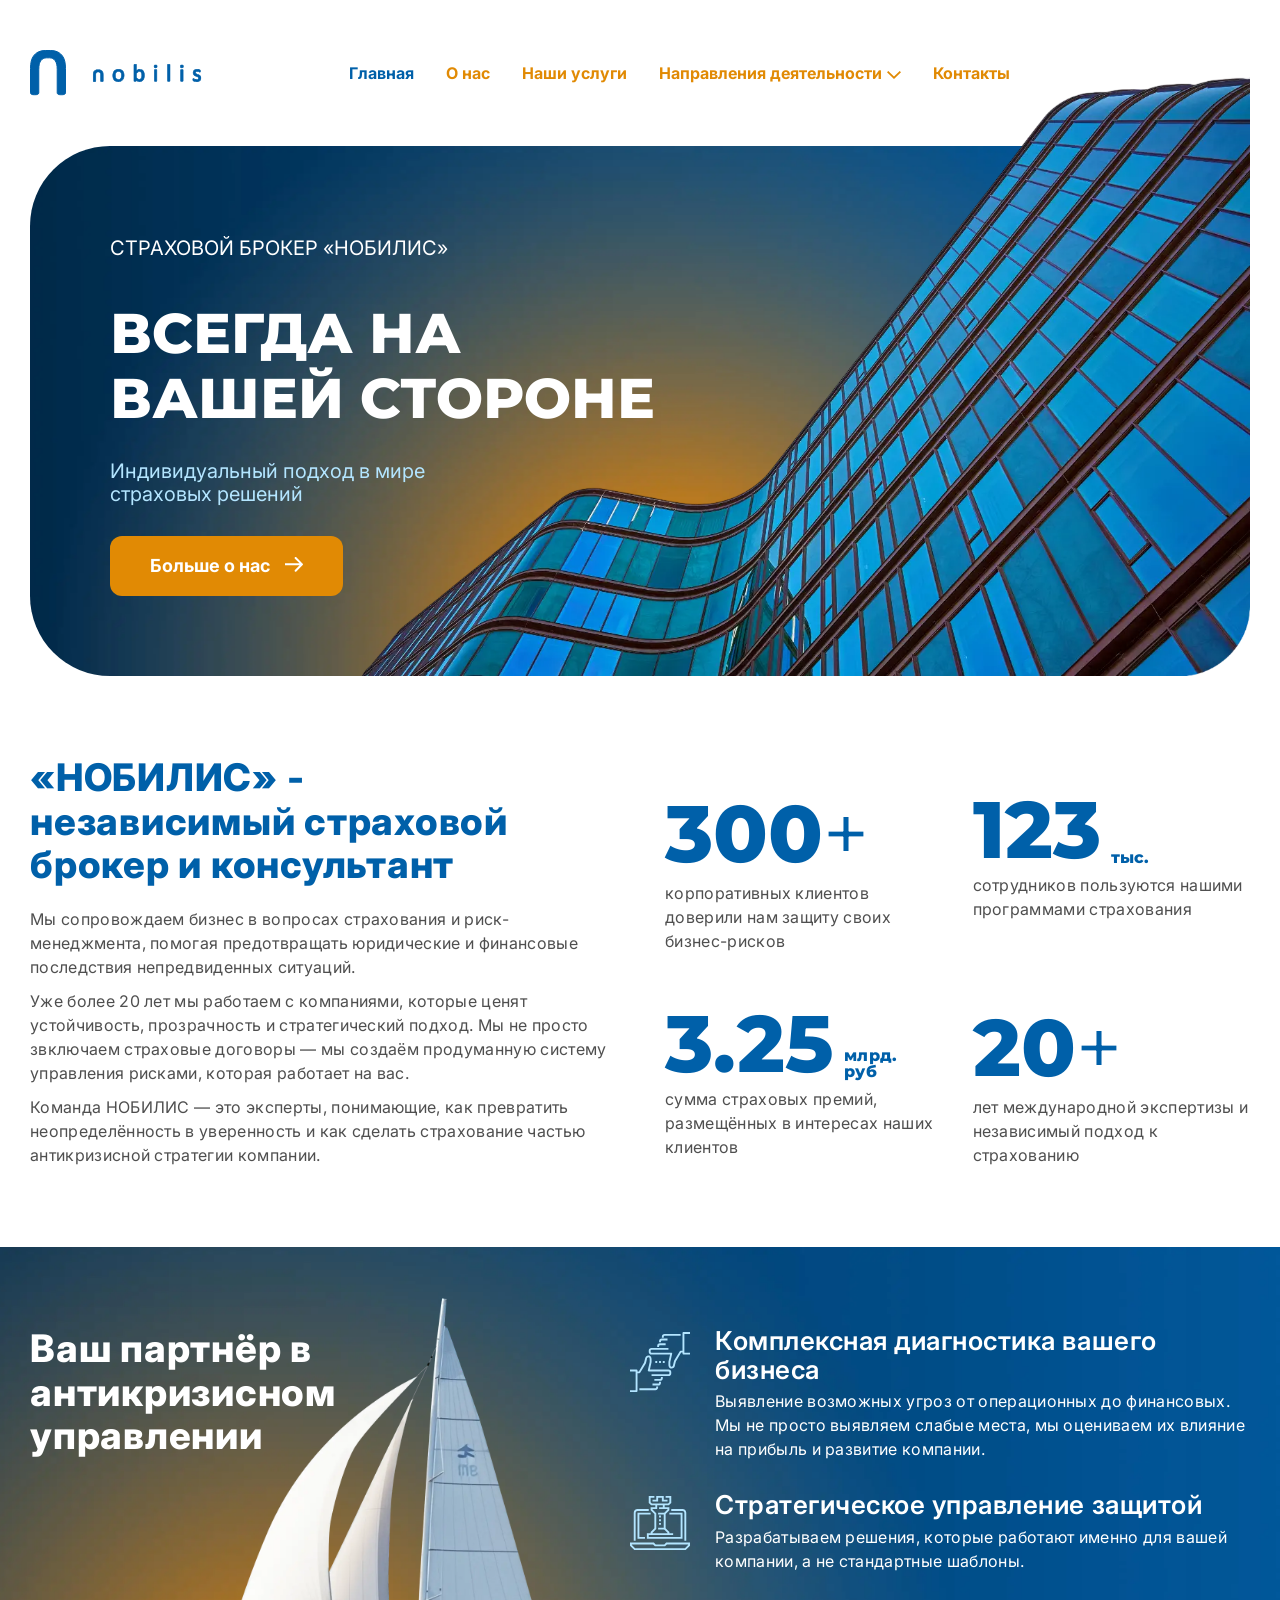
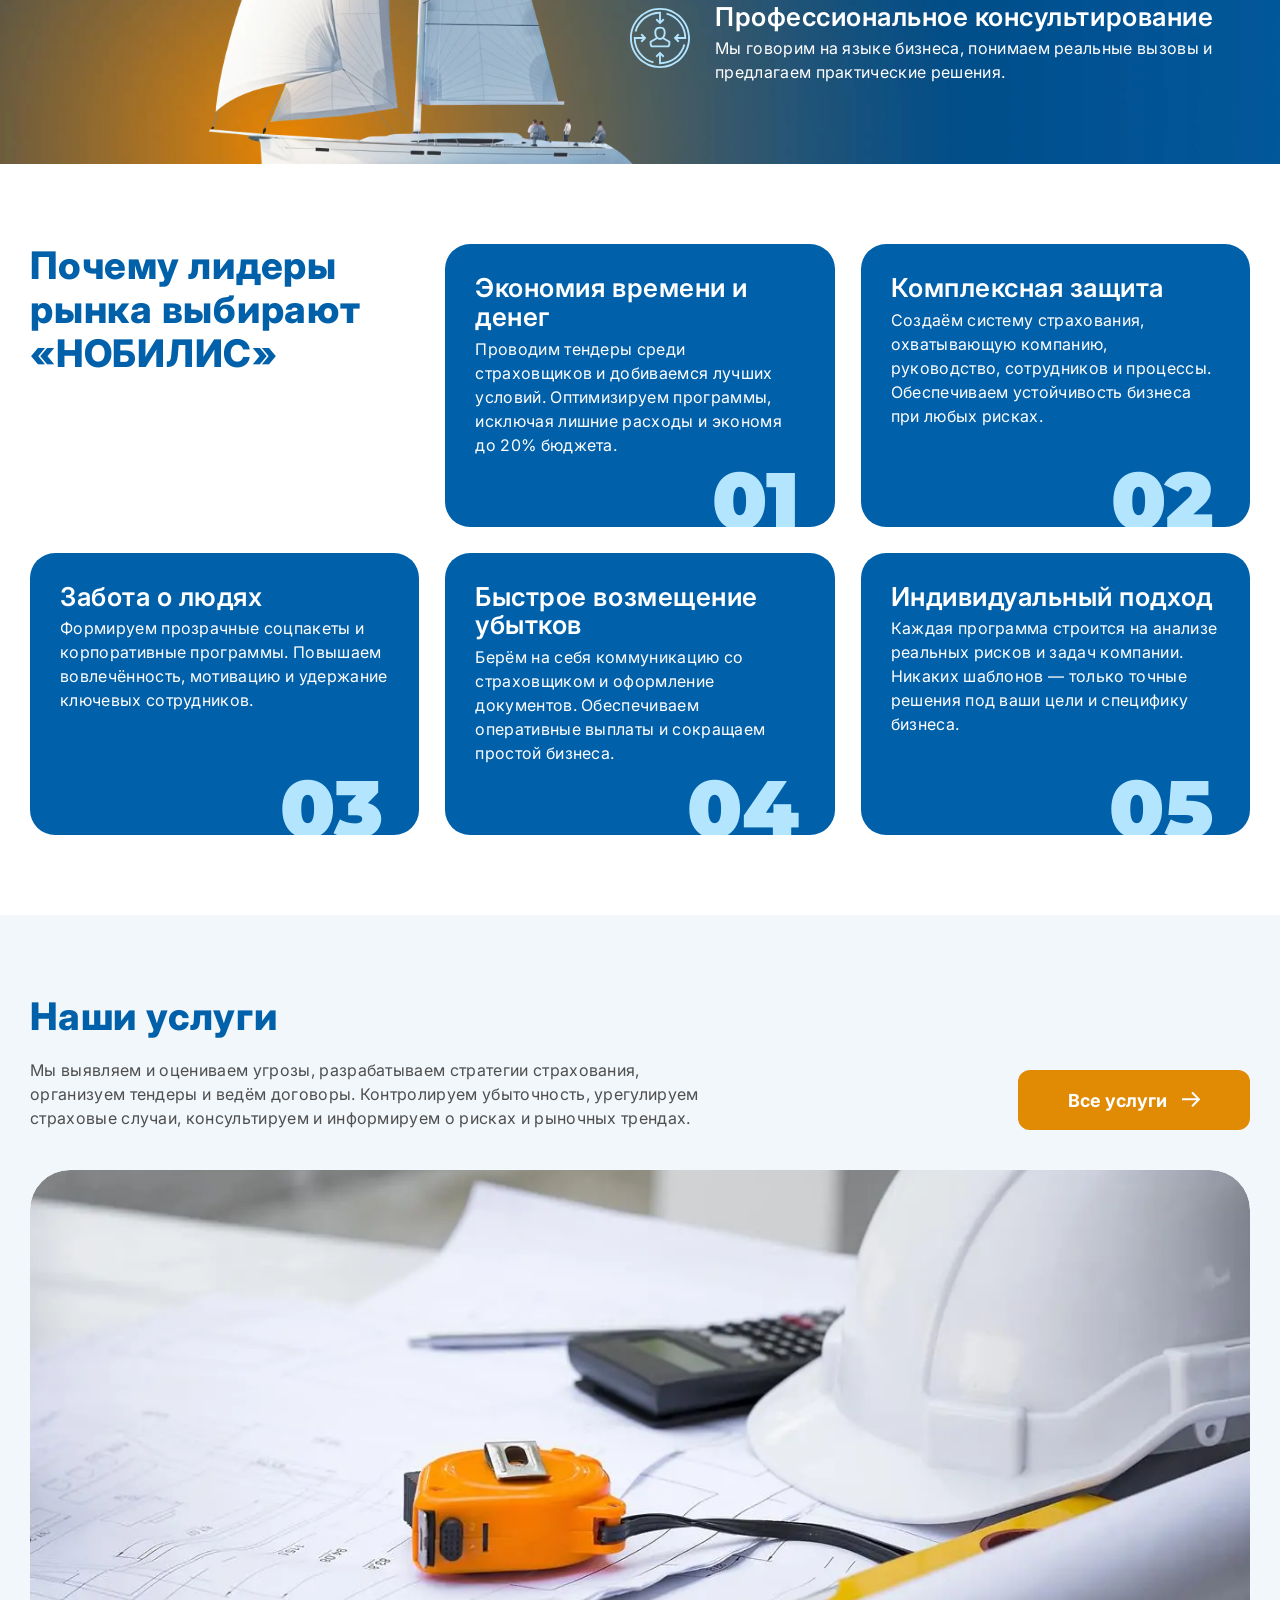
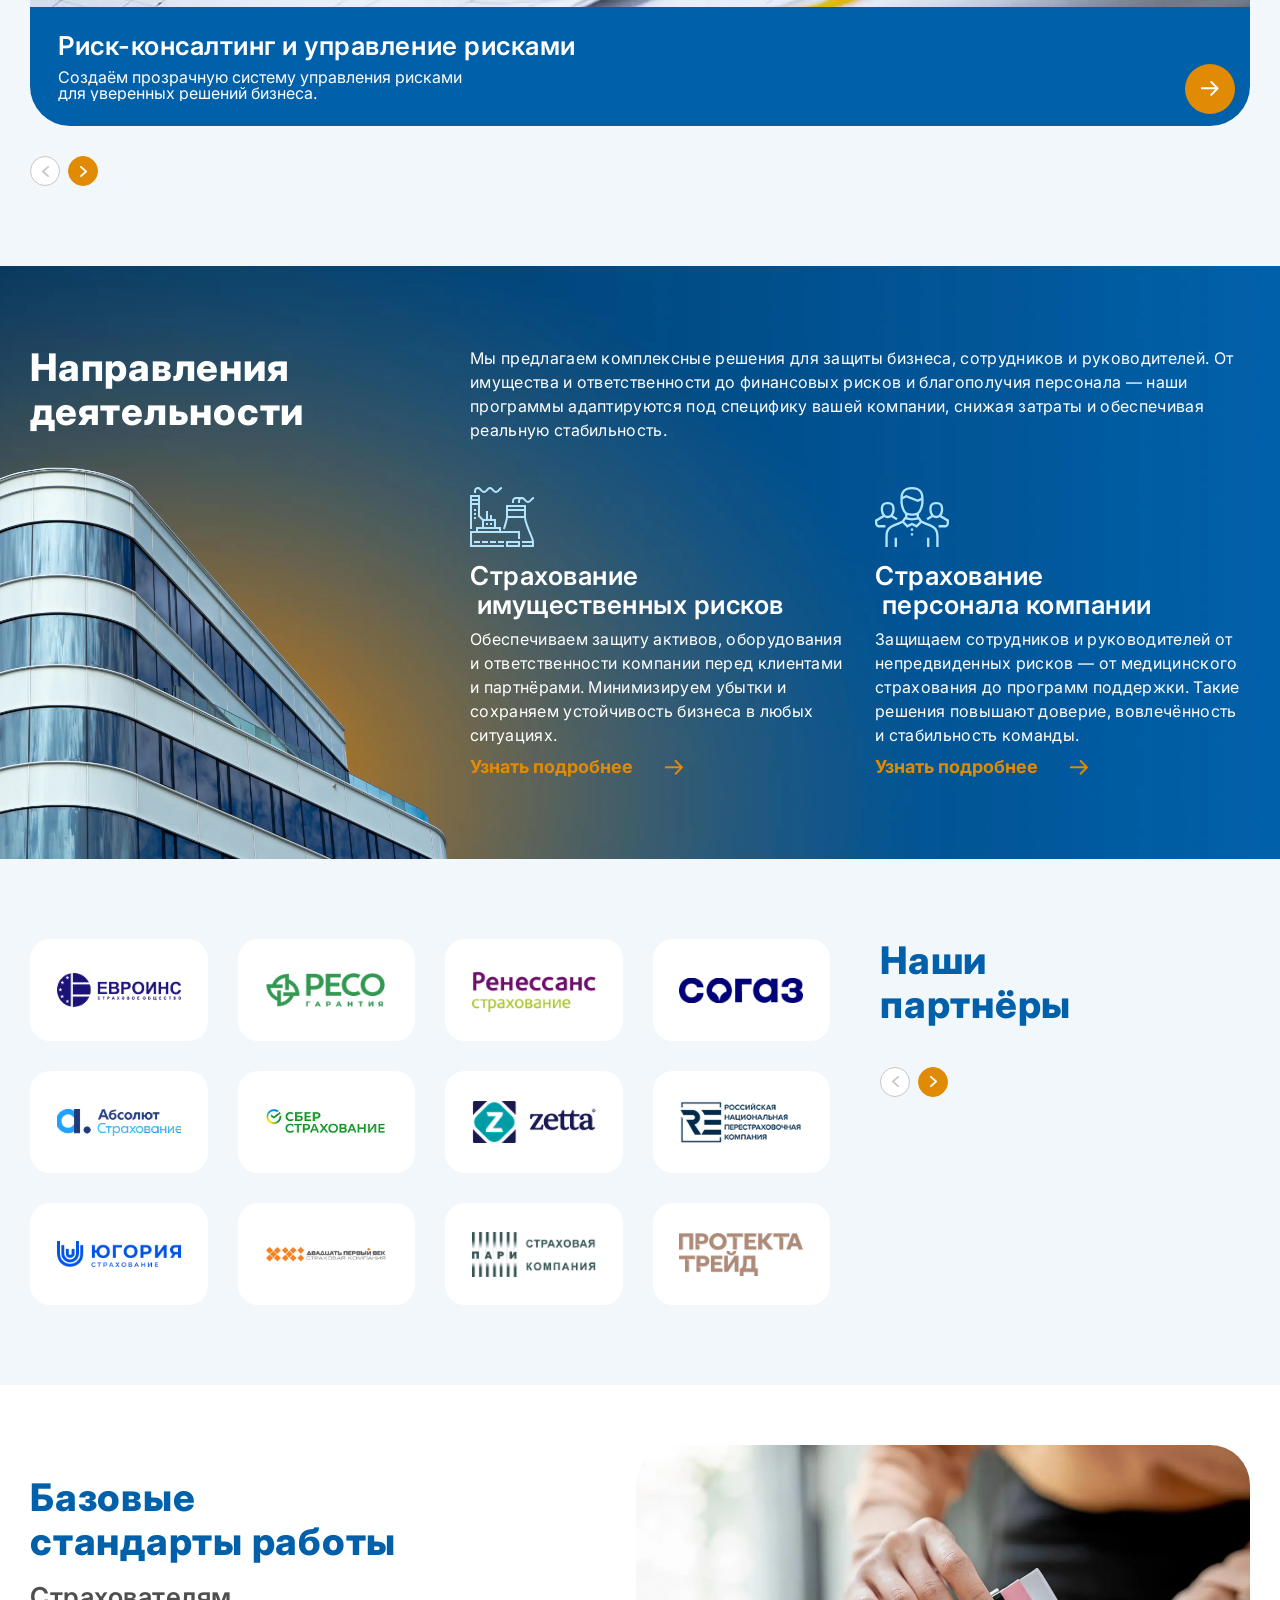
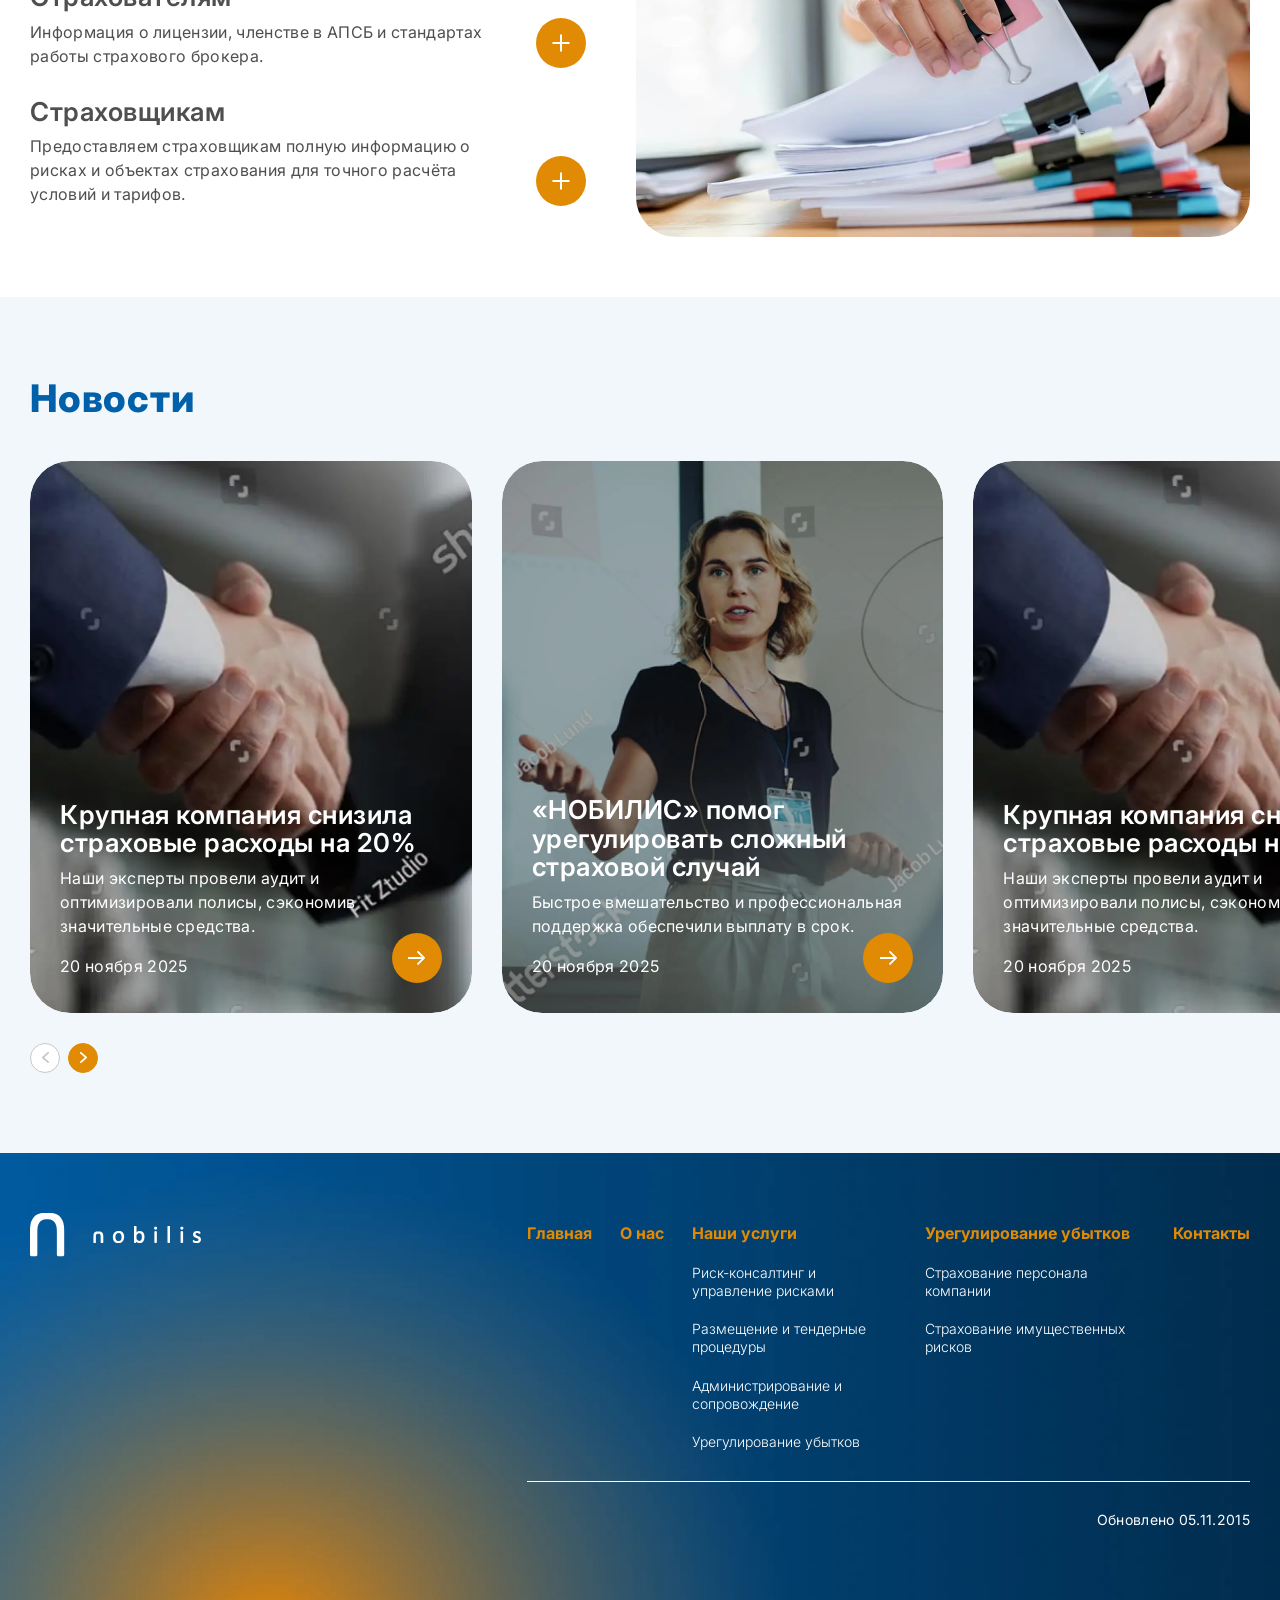
==== commit 14933230: "comment10" ====
--- a/index.html
+++ b/index.html
@@ -150,7 +150,7 @@
 							</div>
 						</div>
 						<div class="partner__img">
-							<img src="img/partner-img.webp" alt="">
+							<img src="img/partner-img--1.webp" alt="">
 						</div>
 					</div>
 				</div>
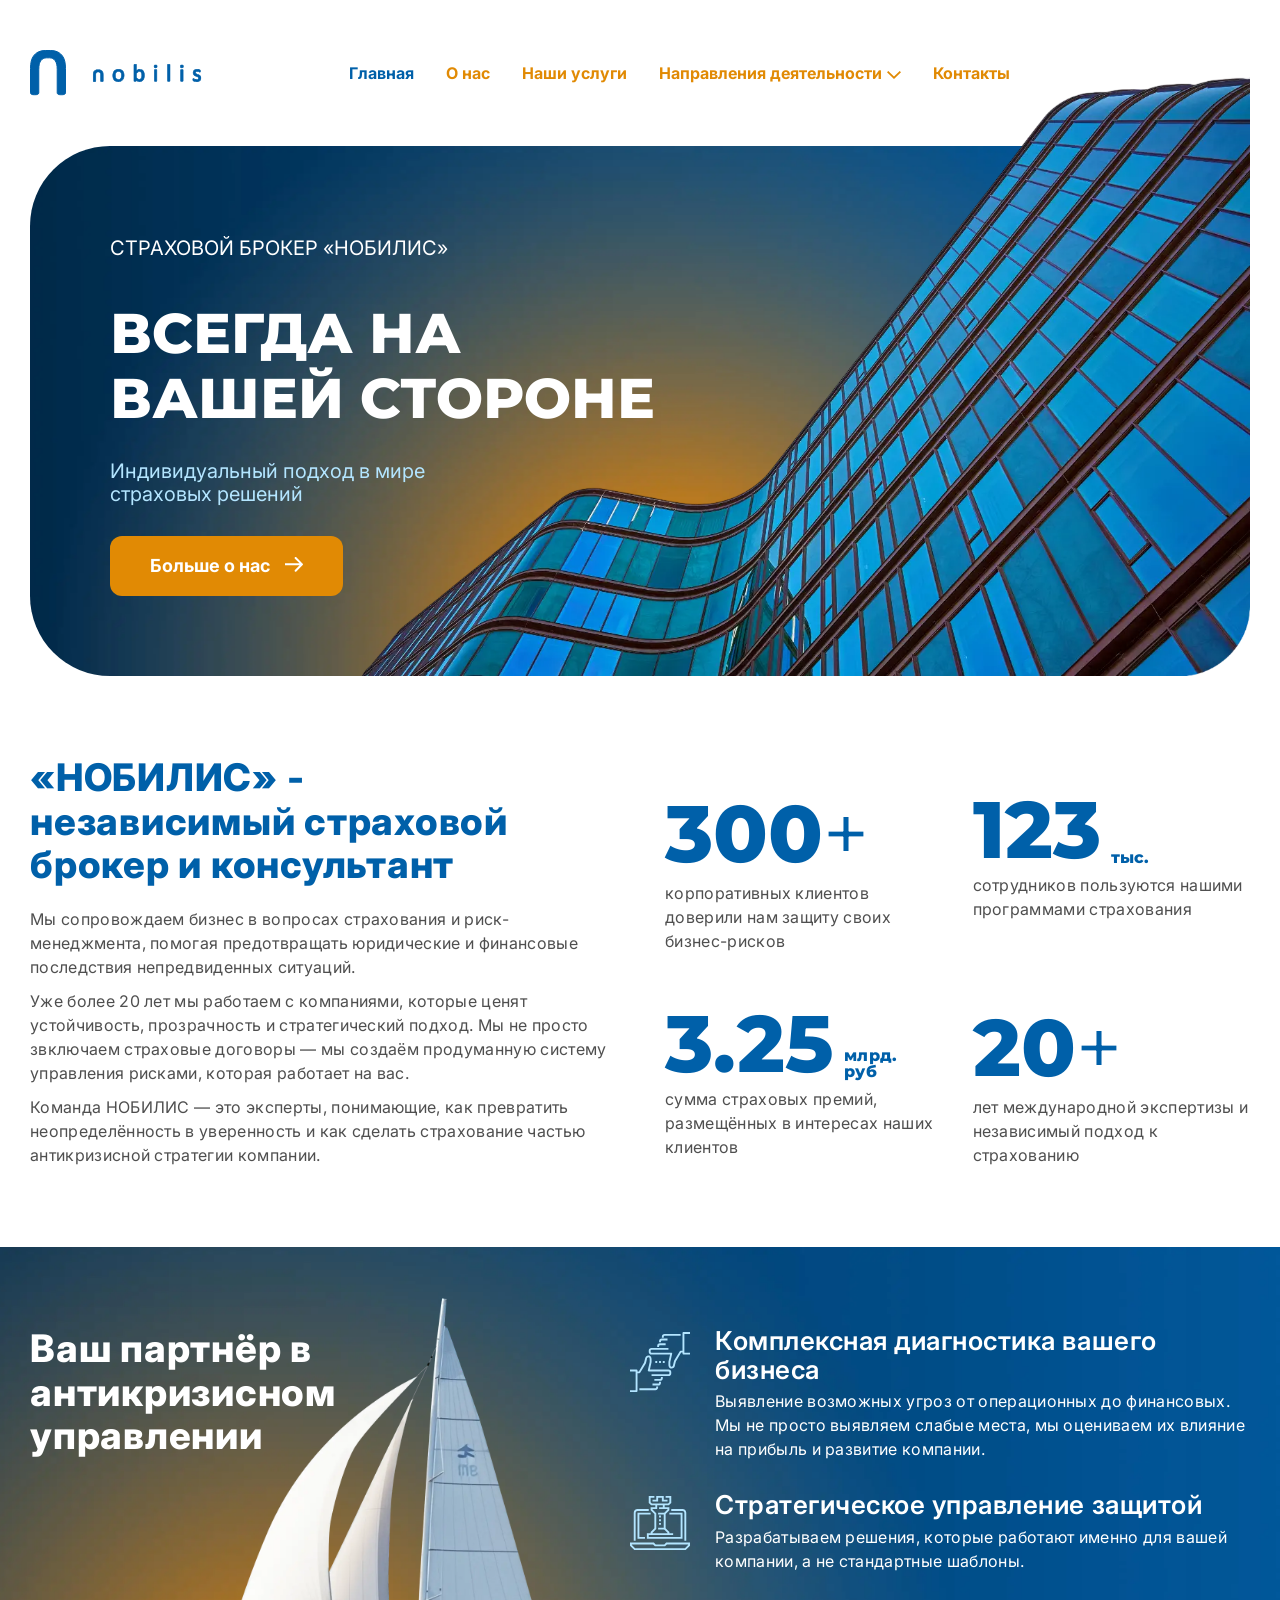
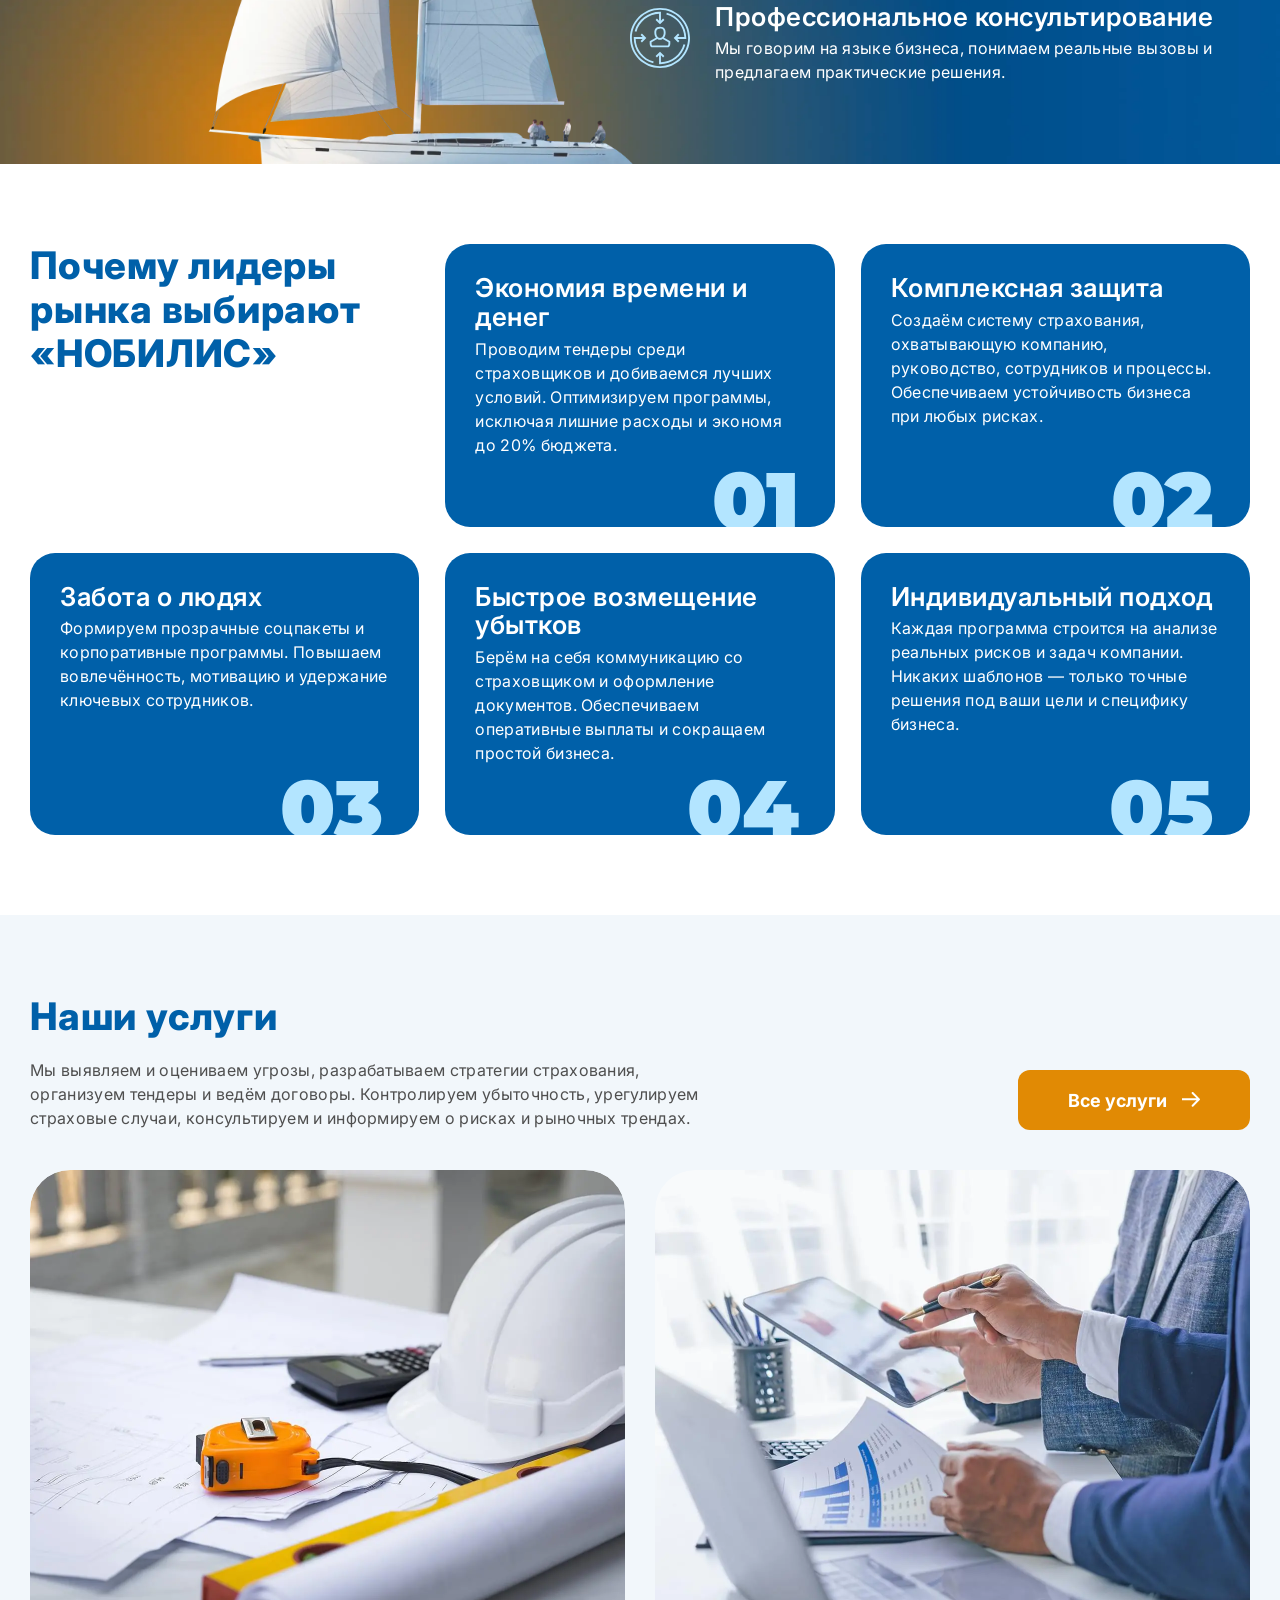
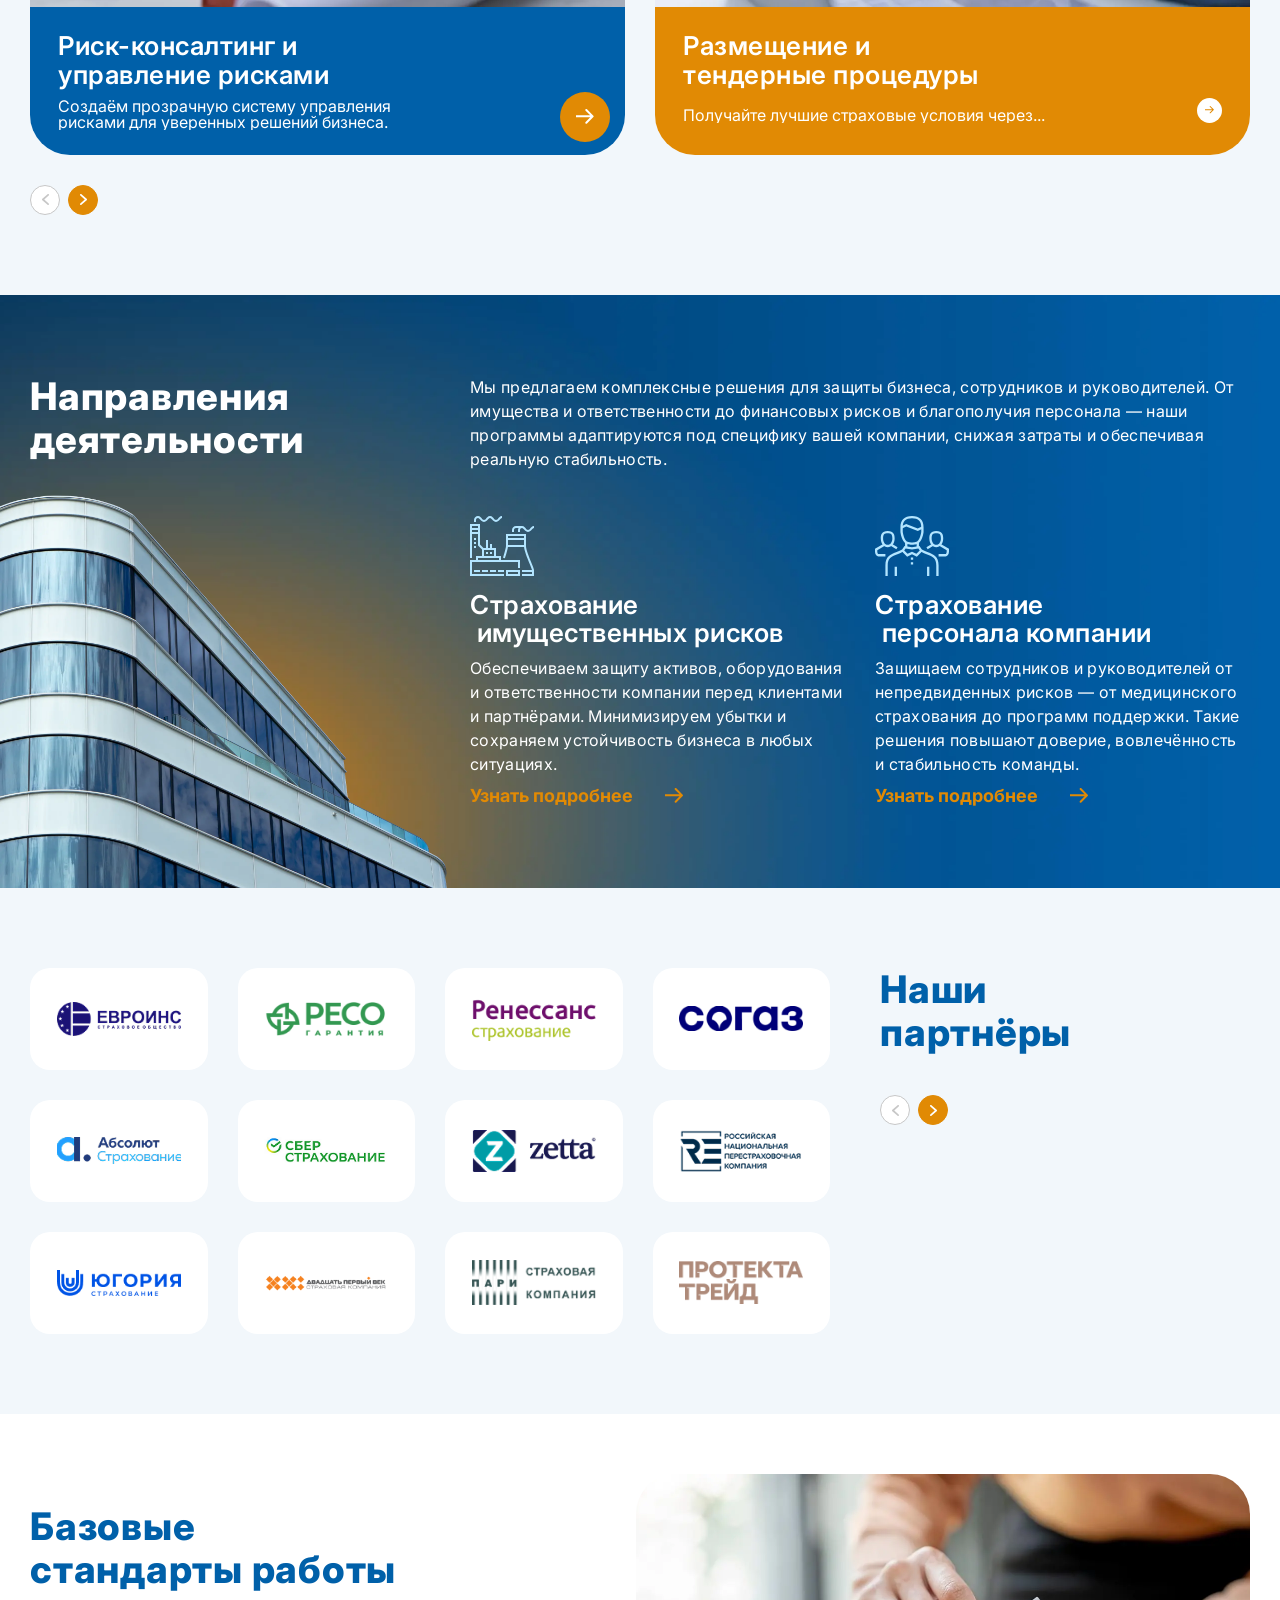
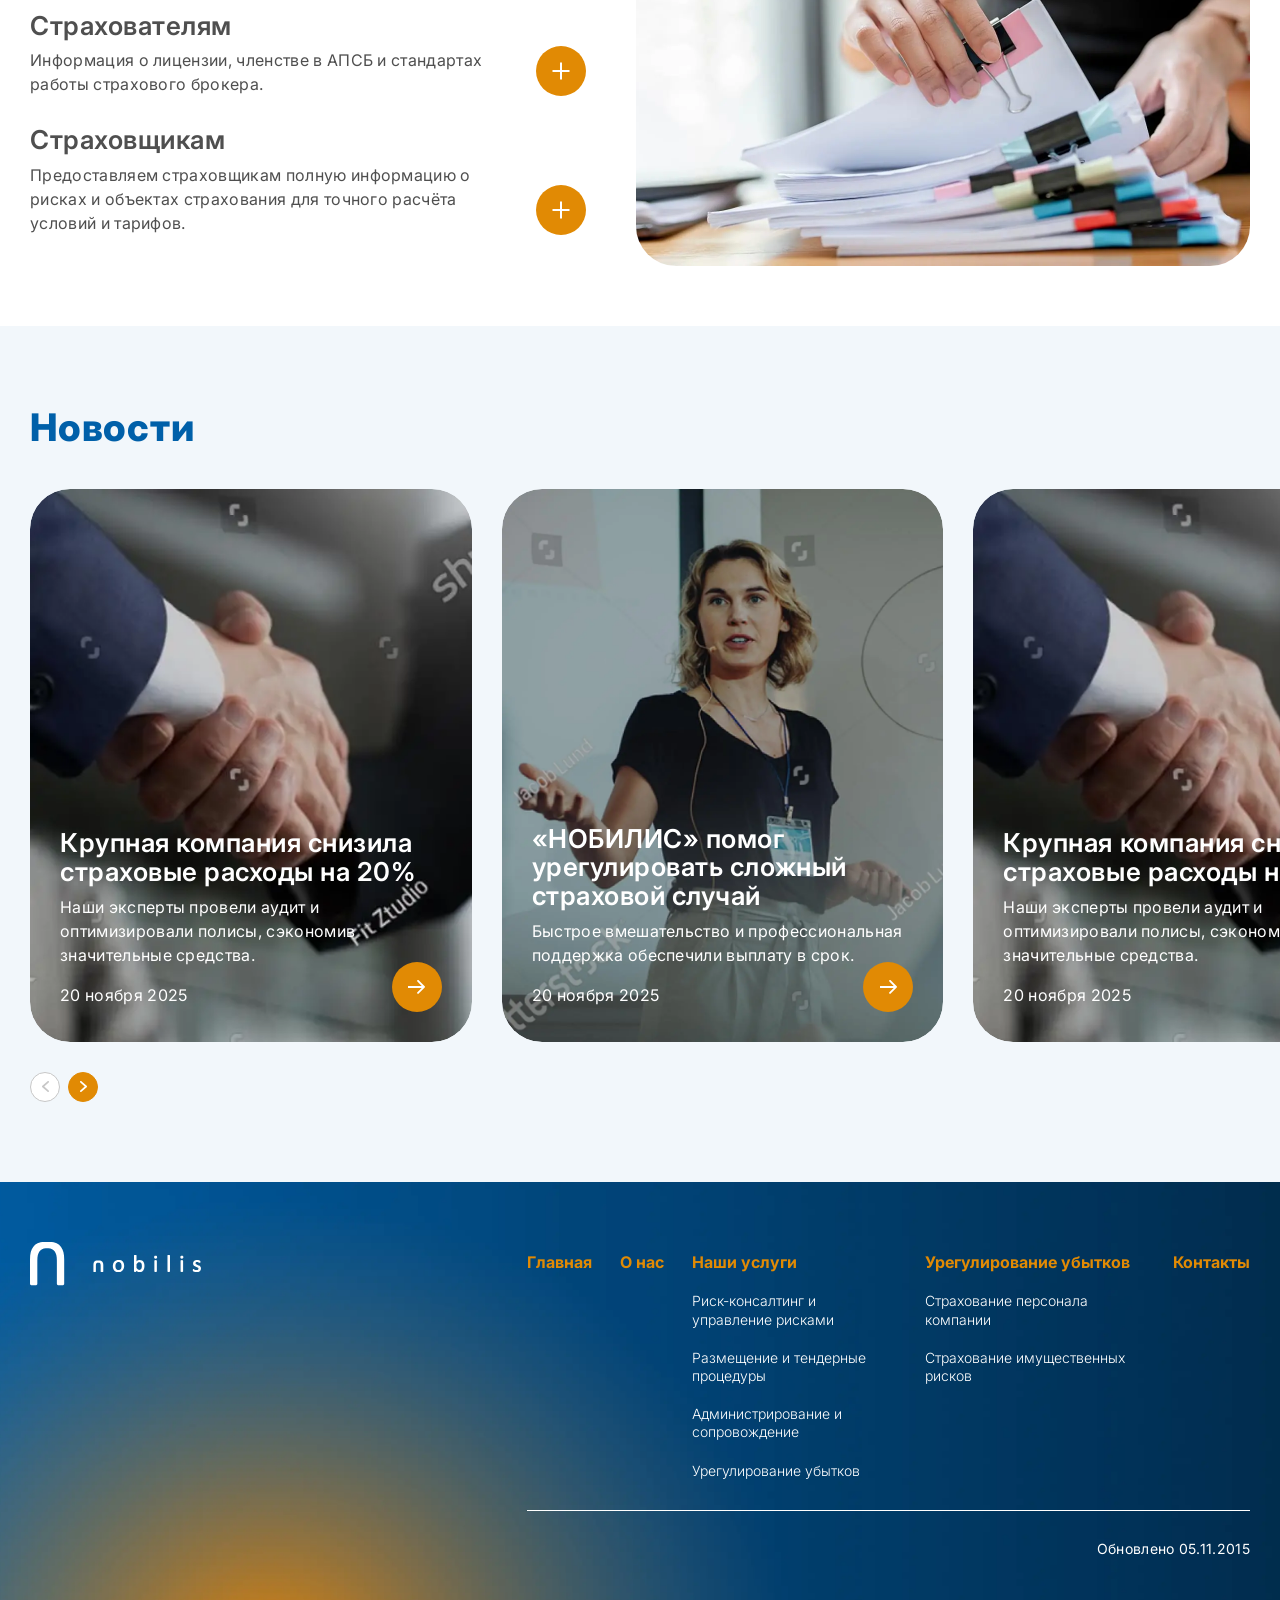
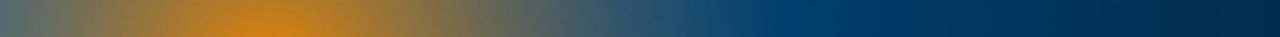
==== commit a026928c: "comment11" ====
--- a/index.html
+++ b/index.html
@@ -217,7 +217,7 @@
 												<img src="img/services-img.webp" alt="">
 											</a>
 											<div class="service-card__desc">
-												<a class="service-card__title text26" href="">Риск-консалтинг и управление рисками</a>
+												<a class="service-card__title text26" href="">Риск-консалтинг и <br> управление рисками</a>
 												<div class="service-card__group">
 													<div class="service-card__text">Создаём прозрачную систему управления рисками для уверенных решений бизнеса.</div>
 													<a class="service-card__btn" href="">
@@ -235,7 +235,7 @@
 												<img src="img/services-img2.webp" alt="">
 											</a>
 											<div class="service-card__desc">
-												<a class="service-card__title text26" href="">Размещение и тендерные процедуры</a>
+												<a class="service-card__title text26" href="">Размещение и <br> тендерные процедуры</a>
 												<div class="service-card__group">
 													<div class="service-card__text">Получайте лучшие страховые условия через...</div>
 													<a class="service-card__btn" href="">
@@ -273,45 +273,9 @@
 											</a>
 											<div class="service-card__desc">
 												<a class="service-card__title text26" href="">Урегулирование - убытков</a>
+ <br> убытков</a>
 												<div class="service-card__group">
 													<div class="service-card__text">Максимальные выплаты без задержек и спорных отказов.</div>
-													<a class="service-card__btn" href="">
-														<svg width="9" height="8" viewBox="0 0 9 8" fill="none" xmlns="http://www.w3.org/2000/svg">
-															<path d="M8.68689 4.03544C8.88215 3.84018 8.88215 3.52359 8.68689 3.32833L5.50491 0.146351C5.30964 -0.0489113 4.99306 -0.0489113 4.7978 0.146351C4.60254 0.341613 4.60254 0.658195 4.7978 0.853458L7.62623 3.68188L4.7978 6.51031C4.60254 6.70557 4.60254 7.02216 4.7978 7.21742C4.99306 7.41268 5.30964 7.41268 5.50491 7.21742L8.68689 4.03544ZM0 3.68188V4.18188H8.33333V3.68188V3.18188H0V3.68188Z" fill="#E18A04"/>
-														</svg>
-													</a>
-												</div>
-											</div>
-										</div>
-									</div>
-									<div class="swiper-slide service-card">
-										<div class="service-card__wrap">
-											<a href="" class="service-card__img">
-												<img src="img/services-img.webp" alt="">
-											</a>
-											<div class="service-card__desc">
-												<a class="service-card__title text26" href="">Риск-консалтинг и управление рисками</a>
-												<div class="service-card__group">
-													<div class="service-card__text">Создаём прозрачную систему управления рисками для уверенных решений бизнеса.</div>
-													<a class="service-card__btn" href="">
-														<svg width="9" height="8" viewBox="0 0 9 8" fill="none" xmlns="http://www.w3.org/2000/svg">
-															<path d="M8.68689 4.03544C8.88215 3.84018 8.88215 3.52359 8.68689 3.32833L5.50491 0.146351C5.30964 -0.0489113 4.99306 -0.0489113 4.7978 0.146351C4.60254 0.341613 4.60254 0.658195 4.7978 0.853458L7.62623 3.68188L4.7978 6.51031C4.60254 6.70557 4.60254 7.02216 4.7978 7.21742C4.99306 7.41268 5.30964 7.41268 5.50491 7.21742L8.68689 4.03544ZM0 3.68188V4.18188H8.33333V3.68188V3.18188H0V3.68188Z" fill="#E18A04"/>
-														</svg>
-													</a>
-												</div>
-											</div>
-										</div>
-									</div>
-									<div class="swiper-slide service-card">
-										<div class="service-card__wrap">
-											<a href="" class="service-card__img">
-												<img src="img/services-img2.webp" alt="">
-											</a>
-											<div class="service-card__desc">
-												<a class="service-card__title text26" href="">Размещение и тендерные процедуры</a>
-												<div class="service-card__group">
-													<div class="service-card__text">Получайте лучшие страховые условия через...</div>
 													<a class="service-card__btn" href="">
 														<svg width="9" height="8" viewBox="0 0 9 8" fill="none" xmlns="http://www.w3.org/2000/svg">
 															<path d="M8.68689 4.03544C8.88215 3.84018 8.88215 3.52359 8.68689 3.32833L5.50491 0.146351C5.30964 -0.0489113 4.99306 -0.0489113 4.7978 0.146351C4.60254 0.341613 4.60254 0.658195 4.7978 0.853458L7.62623 3.68188L4.7978 6.51031C4.60254 6.70557 4.60254 7.02216 4.7978 7.21742C4.99306 7.41268 5.30964 7.41268 5.50491 7.21742L8.68689 4.03544ZM0 3.68188V4.18188H8.33333V3.68188V3.18188H0V3.68188Z" fill="#E18A04"/>
--- a/css/style.min.css
+++ b/css/style.min.css
@@ -1,2 +1,2 @@
-@import url(https://fonts.googleapis.com/css2?family=Inter:ital,opsz,wght@0,14..32,100..900;1,14..32,100..900&display=swap);@import url(https://fonts.googleapis.com/css2?family=Montserrat:ital,wght@0,100..900;1,100..900&display=swap);*,::after,::before{-webkit-box-sizing:inherit;box-sizing:inherit}*{-webkit-box-sizing:border-box;box-sizing:border-box}a,body,div,form,h1,h2,h3,h4,h5,label,li,p,ul{margin:0;padding:0;border:0;text-decoration:none;line-height:1;-webkit-box-sizing:border-box;box-sizing:border-box}button,input,textarea{outline:0!important;font-family:Inter}button{border:none;cursor:pointer;-webkit-transition:.3s;-o-transition:.3s;transition:.3s}.btn{display:-webkit-box;display:-ms-flexbox;display:flex;-webkit-box-pack:center;-ms-flex-pack:center;justify-content:center;-webkit-box-align:center;-ms-flex-align:center;align-items:center}input:active,input[type=checkbox]:focus,input[type=file]:focus,input[type=radio]:focus,input[type=text]:focus{outline:0!important}html{height:100%;scroll-behavior:smooth;-webkit-box-sizing:border-box;box-sizing:border-box}body{height:100%;background:#fff;font-family:Inter,sans-serif;font-weight:400;color:#4f4f4f;overflow-x:hidden}.fixed-body{overflow:hidden}h1,h2,h3,h4,h5,h6,img,p{margin:0;padding:0;height:auto;-o-object-fit:cover;object-fit:cover}img{display:block}a{color:inherit;text-decoration:none;-webkit-transition:.3s;-o-transition:.3s;transition:.3s}li,ul{margin:0;padding:0;list-style:none}.container{max-width:1600px;padding:0 0 0 106px;margin:0 auto}@media screen and (max-width:1689px){.container{padding:0 30px}}.wrapper{overflow:hidden}.btn-orange{gap:15px;background:#e18a04;border-radius:12px;color:#fff}.btn-orange:hover{background:#0060a9}.btn-orange .btn-text{line-height:130%;font-weight:700}.btn-orange .btn-icon{width:18px}.btn-orange .btn-icon svg{width:100%;height:auto}.h2{font-size:38px;line-height:115%;font-weight:800;letter-spacing:.76px}.text26{font-size:26px;line-height:110%;font-weight:600;letter-spacing:.52px}.swiper-button-next,.swiper-button-prev{width:30px;height:30px;display:-webkit-box;display:-ms-flexbox;display:flex;-webkit-box-pack:center;-ms-flex-pack:center;justify-content:center;-webkit-box-align:center;-ms-flex-align:center;align-items:center;background:#e18a04;border:1px solid #e18a04;border-radius:50%;opacity:1!important;-webkit-transition:.3s;-o-transition:.3s;transition:.3s}.swiper-button-next:after,.swiper-button-prev:after{display:none}.swiper-button-next:hover,.swiper-button-prev:hover{background:#0060a9;border-color:#0060a9}.swiper-button-next svg,.swiper-button-prev svg{width:7px;height:auto}.swiper-button-next svg path,.swiper-button-prev svg path{-webkit-transition:.3s;-o-transition:.3s;transition:.3s}.swiper-button-next svg{-webkit-transform:rotate(-180deg);-ms-transform:rotate(-180deg);transform:rotate(-180deg)}.swiper-button-disabled{background:#fff;border-color:#c7c7c7}.swiper-button-disabled svg path{fill:#c7c7c7!important}@media screen and (max-width:992px){.container{padding:0 15px}.h2{font-size:32px}.text26{font-size:24px}}@media screen and (max-width:576px){.h2{font-size:28px}.text26{font-size:20px}}.header{position:relative;z-index:5;padding:50px 0}.header__inner{display:-webkit-box;display:-ms-flexbox;display:flex;-webkit-box-pack:justify;-ms-flex-pack:justify;justify-content:space-between;-webkit-box-align:center;-ms-flex-align:center;align-items:center;gap:37px;padding-right:290px}.header__logo{width:172px;-ms-flex-negative:0;flex-shrink:0;display:block}.header__logo img{width:100%}.header__list{display:-webkit-box;display:-ms-flexbox;display:flex;-webkit-box-align:start;-ms-flex-align:start;align-items:start;gap:37px}.header__list li{position:relative}.header__list li a{font-size:19px;line-height:130%;font-weight:700;color:#e18a04}.header__list .active,.header__list li a:hover{color:#0060a9}.header .has-dropdown--active .dropdown-arrow{-webkit-transform:rotate(-180deg);-ms-transform:rotate(-180deg);transform:rotate(-180deg)}.header .has-dropdown--active .dropdown{-webkit-transform:translateY(0);-ms-transform:translateY(0);transform:translateY(0);opacity:1;pointer-events:auto}.header .dropdown{position:absolute;top:100%;left:-20px;-webkit-transform:translateY(-8px);-ms-transform:translateY(-8px);transform:translateY(-8px);min-width:280px;background:#fff;border-radius:12px;-webkit-box-shadow:0 8px 24px rgba(0,0,0,.12);box-shadow:0 8px 24px rgba(0,0,0,.12);padding:20px 0;opacity:0;pointer-events:none;-webkit-transition:.125s;-o-transition:.125s;transition:.125s}.header .dropdown li a{display:block;padding:10px 20px;font-size:16px;line-height:130%;white-space:nowrap;color:#333}.header .dropdown li a:hover{background:rgba(0,96,169,.06);color:#0060a9}.header .dropdown-show{display:-webkit-box;display:-ms-flexbox;display:flex;-webkit-box-align:center;-ms-flex-align:center;align-items:center;gap:5px}.header .dropdown-show:hover .dropdown-arrow svg path{fill:#0060a9}.header .dropdown-arrow{width:14px;-ms-flex-negative:0;flex-shrink:0;-webkit-transition:.3s;-o-transition:.3s;transition:.3s}.header .dropdown-arrow svg{width:100%;height:auto}.header .dropdown-arrow svg path{-webkit-transition:.3s;-o-transition:.3s;transition:.3s}.burger{display:none}@media screen and (max-width:1400px){.header__inner{gap:32px;padding-right:240px}.header__list{gap:32px}.header__list li a{font-size:16px}.header .dropdown li a{font-size:14px}}@media screen and (max-width:1200px){.header{padding:40px 0}.header__inner{padding-right:0}.header__list li a{font-size:14px}.header .dropdown{min-width:260px}.header .dropdown li a{padding:8px 16px;font-size:12px}}@media screen and (max-width:992px){.header{padding:24px 0}.header__list{position:fixed;z-index:10;top:0;left:0;width:100%;height:100%;-webkit-box-orient:vertical;-webkit-box-direction:normal;-ms-flex-direction:column;flex-direction:column;-webkit-box-align:center;-ms-flex-align:center;align-items:center;text-align:center;background:#fff;padding:100px 15px;opacity:0;pointer-events:none;-webkit-transition:.3s;-o-transition:.3s;transition:.3s}.header__list--active{opacity:1;pointer-events:auto}.header .has-dropdown--active .dropdown{display:block}.header .dropdown{position:static;-webkit-transform:unset;-ms-transform:unset;transform:unset;display:none;background:rgba(0,0,0,0);-webkit-box-shadow:unset;box-shadow:unset;padding:20px 0 0;opacity:1;pointer-events:auto}.header .dropdown-show{-webkit-box-pack:center;-ms-flex-pack:center;justify-content:center}.header .dropdown li:not(:last-child){margin-bottom:20px}.header .dropdown li a{padding:0;color:#e18a04}.burger{position:relative;z-index:12;width:32px;height:20px;display:block;cursor:pointer}.burger span{position:absolute;left:0;width:100%;height:2px;background:#0060a9;border-radius:3px;-webkit-transition:.3s;-o-transition:.3s;transition:.3s}.burger span:nth-child(1){top:0}.burger span:nth-child(2){position:absolute;top:50%;-webkit-transform:translate(0,-50%);-ms-transform:translate(0,-50%);transform:translate(0,-50%)}.burger span:nth-child(3){bottom:0}.burger--active span:nth-child(1){top:9px;-webkit-transform:rotate(-45deg);-ms-transform:rotate(-45deg);transform:rotate(-45deg)}.burger--active span:nth-child(2){display:none}.burger--active span:nth-child(3){bottom:9px;-webkit-transform:rotate(45deg);-ms-transform:rotate(45deg);transform:rotate(45deg)}}.main{padding-top:50px;color:#fff}.main .container{padding-left:0}.main__inner{position:relative;background-image:url(../img/main-bg.webp);background-repeat:no-repeat;background-position:center;background-size:cover;border-radius:90px;padding:108px 30px 108px 106px}.main__desc{position:relative;z-index:3;max-width:700px}.main__subtitle{font-size:23px;line-height:226%;text-transform:uppercase;margin-bottom:30px}.main__title{font-family:Montserrat;font-size:66px;line-height:115%;font-weight:800;text-transform:uppercase;margin-bottom:30px}.main__text{font-size:23px;line-height:115%;color:#b3e5ff;margin-bottom:30px}.main__btn{height:60px;display:-webkit-inline-box;display:-ms-inline-flexbox;display:inline-flex;padding:5px 40px}.main__btn .btn-text{font-size:18px}.main__img{position:absolute;z-index:2;right:0;bottom:0;max-width:1125px;pointer-events:none}.main__img img{max-width:100%}.info{padding:100px 0}.info__inner{display:-webkit-box;display:-ms-flexbox;display:flex;-webkit-box-pack:justify;-ms-flex-pack:justify;justify-content:space-between;-webkit-box-align:end;-ms-flex-align:end;align-items:flex-end;gap:50px}.info__left{width:50%;max-width:679px}.info__right{width:50%;max-width:648px}.info__title{max-width:542px;color:#0060a9;margin-bottom:20px}.info__text{display:grid;grid-template-columns:100%;gap:10px}.info__text p{font-size:16px;line-height:150%;letter-spacing:.32px}.info__items{display:grid;grid-template-columns:repeat(2,calc(50% - 15px));gap:55px 30px}.info__item-title{display:-webkit-box;display:-ms-flexbox;display:flex;-webkit-box-align:end;-ms-flex-align:end;align-items:flex-end;gap:10px;font-family:Montserrat;font-size:100px;line-height:90%;font-weight:800;color:#0060a9;margin-bottom:7px}.info__item-title sup{font-size:16px;line-height:100%;letter-spacing:.32px}.info__item-title p{display:-webkit-box;display:-ms-flexbox;display:flex;-webkit-box-align:center;-ms-flex-align:center;align-items:center}.info__item-title .plus{font-size:100px;line-height:90%;font-weight:400}.info__item-text p{font-size:16px;line-height:150%;letter-spacing:.32px}.partner{background-image:url(../img/partner-bg.webp);background-repeat:no-repeat;background-position:center;background-size:cover;color:#fff}.partner__inner{position:relative;display:-webkit-box;display:-ms-flexbox;display:flex;-webkit-box-pack:justify;-ms-flex-pack:justify;justify-content:space-between;-webkit-box-align:start;-ms-flex-align:start;align-items:start;gap:50px;padding:100px 0}.partner__title{position:relative;z-index:2}.partner__items{position:relative;z-index:2;max-width:620px;display:grid;grid-template-columns:100%;gap:30px}.partner__item{display:-webkit-box;display:-ms-flexbox;display:flex;-webkit-box-align:start;-ms-flex-align:start;align-items:start;gap:25px}.partner__item-icon{width:60px;-ms-flex-negative:0;flex-shrink:0;margin-top:5px}.partner__item-icon img{max-width:100%}.partner__item-title{margin-bottom:5px}.partner__item-text{font-size:16px;line-height:150%;letter-spacing:.32px}.partner__img{position:absolute;left:270px;bottom:0;max-width:586px;pointer-events:none}.partner__img img{width:100%}.advantages{padding:100px 0}.advantages__top{display:-webkit-box;display:-ms-flexbox;display:flex;-webkit-box-pack:justify;-ms-flex-pack:justify;justify-content:space-between;-webkit-box-align:start;-ms-flex-align:start;align-items:start;gap:50px;margin-bottom:50px}.advantages__top .advantages__title{-ms-flex-negative:0;flex-shrink:0}.advantages__text{max-width:670px}.advantages__text p{font-size:16px;line-height:150%;letter-spacing:.32px}.advantages__items{display:grid;grid-template-columns:repeat(3,calc(33.3333333333% - 17.3333333333px));gap:26px}.advantages__title{color:#0060a9}.advantages__item{position:relative;display:-webkit-box;display:-ms-flexbox;display:flex;-webkit-box-orient:vertical;-webkit-box-direction:normal;-ms-flex-direction:column;flex-direction:column;background:#0060a9;border-radius:25px;padding:30px 36px 70px;color:#fff;overflow:hidden}.advantages__item:nth-child(1){background:rgba(0,0,0,0);border-radius:0;padding:0}.advantages__item-icon{width:60px;height:50px;margin-bottom:20px}.advantages__item-icon img{max-width:100%;max-height:100%}.advantages__item-title{margin-bottom:5px}.advantages__item-text{font-size:16px;line-height:150%;letter-spacing:.32px}.advantages__item-number{position:absolute;right:36px;bottom:-10px;font-family:Montserrat;font-size:80px;line-height:88%;font-weight:900;color:#b3e5ff}.services{background:rgba(0,96,169,.05);padding:100px 0}.services-top{display:-webkit-box;display:-ms-flexbox;display:flex;-webkit-box-pack:justify;-ms-flex-pack:justify;justify-content:space-between;-webkit-box-align:end;-ms-flex-align:end;align-items:flex-end;gap:50px;margin-bottom:40px}.services__group{max-width:680px}.services__title{color:#0060a9;margin-bottom:20px}.services__text{font-size:16px;line-height:150%;letter-spacing:.32px}.services__btn{height:60px;-ms-flex-negative:0;flex-shrink:0;padding:5px 50px}.services__btn .btn-text{font-size:18px}.services__slider{position:relative}.services .swiper{overflow:unset}.services .swiper-wrapper{-webkit-box-align:stretch;-ms-flex-align:stretch;align-items:stretch}.services .swiper-slide{height:auto;-webkit-transition:.125s;-o-transition:.125s;transition:.125s}.services .swiper-slide-active .service-card__desc{background:#0060a9}.services .swiper-slide-active .service-card__btn{background:rgba(0,0,0,0)}.services .swiper-slide-active .service-card__btn:before{content:"";position:absolute;top:50%;left:50%;-webkit-transform:translate(-50%,-50%);-ms-transform:translate(-50%,-50%);transform:translate(-50%,-50%);width:50px;height:50px;background:#e18a04;border-radius:50%}.services .swiper-slide-active .service-card__btn svg{width:18px}.services .swiper-slide-active .service-card__btn svg path{fill:#fff}.services .slider-nav{display:-webkit-box;display:-ms-flexbox;display:flex;-webkit-box-align:center;-ms-flex-align:center;align-items:center;gap:8px;margin-top:30px}.services .swiper-button-next,.services .swiper-button-prev{position:static;margin:0!important}.service-card{color:#fff}.service-card__wrap{height:100%;display:-webkit-box;display:-ms-flexbox;display:flex;-webkit-box-orient:vertical;-webkit-box-direction:normal;-ms-flex-direction:column;flex-direction:column}.service-card__img{position:relative;display:block;border-radius:40px 40px 0 0;overflow:hidden}.service-card__img:hover img{-webkit-transform:scale(1.2);-ms-transform:scale(1.2);transform:scale(1.2)}.service-card__img img{width:100%;height:437px;border-radius:40px 40px 0 0;-webkit-transition:.5s;-o-transition:.5s;transition:.5s}.service-card__desc{-webkit-box-flex:1;-ms-flex-positive:1;flex-grow:1;background:#e18a04;border-radius:0 0 40px 40px;padding:25px 28px}.service-card__title{display:block;margin-bottom:8px;display:-webkit-box;-webkit-line-clamp:2;-webkit-box-orient:vertical;overflow:hidden;-o-text-overflow:ellipsis;text-overflow:ellipsis}.service-card__group{display:-webkit-box;display:-ms-flexbox;display:flex;-webkit-box-pack:justify;-ms-flex-pack:justify;justify-content:space-between;-webkit-box-align:end;-ms-flex-align:end;align-items:flex-end;gap:40px}.service-card__text{max-width:410px;display:-webkit-box;-webkit-line-clamp:2;-webkit-box-orient:vertical;overflow:hidden;-o-text-overflow:ellipsis;text-overflow:ellipsis}.service-card__btn{position:relative;width:25px;height:25px;-ms-flex-negative:0;flex-shrink:0;display:-webkit-box;display:-ms-flexbox;display:flex;-webkit-box-pack:center;-ms-flex-pack:center;justify-content:center;-webkit-box-align:center;-ms-flex-align:center;align-items:center;background:#fff;border-radius:50%}.service-card__btn svg{position:relative;z-index:2;width:9px;height:auto}.areas{position:relative;background-image:url(../img/areas-bg.webp);background-repeat:no-repeat;background-position:center;background-size:cover;padding:100px 0 120px;color:#fff}.areas .container{position:relative;z-index:2}.areas__inner{max-width:1220px;display:-webkit-box;display:-ms-flexbox;display:flex;-webkit-box-pack:justify;-ms-flex-pack:justify;justify-content:space-between;-webkit-box-align:start;-ms-flex-align:start;align-items:start;gap:50px;margin-left:auto}.areas__group{max-width:780px}.areas__text{margin-bottom:45px}.areas__text p{font-size:16px;line-height:150%;letter-spacing:.32px}.areas__items{display:grid;grid-template-columns:repeat(2,calc(50% - 15px));gap:30px}.areas__item-icon{width:74px;height:60px;margin-bottom:15px}.areas__item-icon img{max-width:100%;max-height:100%}.areas__item-text,.areas__item-title{margin-bottom:8px}.areas__item-text p{font-size:16px;line-height:150%;letter-spacing:.32px}.areas__item-link{display:-webkit-box;display:-ms-flexbox;display:flex;-webkit-box-align:center;-ms-flex-align:center;align-items:center;gap:32px;font-size:18px;line-height:133%;font-weight:700;color:#e18a04}.areas__item-link:hover{color:#fff}.areas__item-link:hover svg path{fill:#fff}.areas__item-link svg{width:18px;height:auto;-ms-flex-negative:0;flex-shrink:0}.areas__item-link svg path{-webkit-transition:.3s;-o-transition:.3s;transition:.3s}.areas__img{position:absolute;left:0;bottom:0;width:44.5%}.areas__img img{max-width:100%}.areas__img2{position:absolute;right:0;bottom:0;max-width:30.21%;pointer-events:none}.areas__img2 img{width:100%;max-width:580px}.partners{background:rgba(0,96,169,.05);padding:100px 0}.partners__inner{position:relative;padding-right:437px}.partners__group{position:absolute;top:0;right:0;max-width:369px;width:100%}.partners__title{color:#0060a9;margin-bottom:40px}.partners .slider-nav{display:-webkit-box;display:-ms-flexbox;display:flex;-webkit-box-align:center;-ms-flex-align:center;align-items:center;gap:8px}.partners .swiper-button-next,.partners .swiper-button-prev{position:static;margin:0!important}.partner-card{height:102px;display:-webkit-box;display:-ms-flexbox;display:flex;-webkit-box-pack:center;-ms-flex-pack:center;justify-content:center;-webkit-box-align:center;-ms-flex-align:center;align-items:center;background:#fff;border-radius:20px;padding:16px}.partner-card img{max-width:85%;max-height:100%}.faq{padding:100px 0}.faq__inner{display:-webkit-box;display:-ms-flexbox;display:flex;-webkit-box-pack:justify;-ms-flex-pack:justify;justify-content:space-between;-webkit-box-align:stretch;-ms-flex-align:stretch;align-items:stretch;gap:50px}.faq__desc{width:47.5%;max-width:624px;display:-webkit-box;display:-ms-flexbox;display:flex;-webkit-box-orient:vertical;-webkit-box-direction:normal;-ms-flex-direction:column;flex-direction:column;-webkit-box-pack:center;-ms-flex-pack:center;justify-content:center}.faq__img{width:52.5%}.faq__img img{width:100%;min-height:392px;border-radius:40px}.faq__title{color:#0060a9;margin-bottom:20px}.faq__items{display:grid;grid-template-columns:100%;gap:30px}.faq .item-show{display:-webkit-box;display:-ms-flexbox;display:flex;-webkit-box-pack:justify;-ms-flex-pack:justify;justify-content:space-between;-webkit-box-align:end;-ms-flex-align:end;align-items:flex-end;gap:30px;cursor:pointer}.faq .item-show--active .item-btn{-webkit-transform:rotate(-180deg);-ms-transform:rotate(-180deg);transform:rotate(-180deg)}.faq .item-show--active .item-btn:after{display:none}.faq .item-title{margin-bottom:8px}.faq .item-subtitle{font-size:16px;line-height:150%;letter-spacing:.32px}.faq .item-btn{position:relative;width:50px;height:50px;-ms-flex-negative:0;flex-shrink:0;background:#e18a04;border-radius:50%;-webkit-transition:.3s;-o-transition:.3s;transition:.3s}.faq .item-btn:before{content:"";position:absolute;top:50%;left:50%;-webkit-transform:translate(-50%,-50%);-ms-transform:translate(-50%,-50%);transform:translate(-50%,-50%);width:17px;height:2px;background:#fff}.faq .item-btn:after{content:"";position:absolute;top:50%;left:50%;-webkit-transform:translate(-50%,-50%);-ms-transform:translate(-50%,-50%);transform:translate(-50%,-50%);width:2px;height:17px;background:#fff}.faq .item-text p{font-size:15px;line-height:150%}.faq .item-hidden{display:none;padding-top:10px}.news{background:rgba(0,96,169,.05);padding:100px 0}.news__title{color:#0060a9;margin-bottom:40px}.news__slider{position:relative}.news .swiper{overflow:unset;height:auto}.news .swiper-wrapper{-webkit-box-align:stretch;-ms-flex-align:stretch;align-items:stretch}.news .slider-nav{display:-webkit-box;display:-ms-flexbox;display:flex;-webkit-box-align:center;-ms-flex-align:center;align-items:center;gap:8px;margin-top:30px}.news .swiper-button-next,.news .swiper-button-prev{position:static;margin:0!important}.news-card{position:relative}.news-card__img{position:relative;display:block;border-radius:40px;padding-bottom:125%;overflow:hidden}.news-card__img:hover img{-webkit-transform:scale(1.2);-ms-transform:scale(1.2);transform:scale(1.2)}.news-card__img img{position:absolute;top:0;left:0;width:100%;height:100%;border-radius:40px;-webkit-transition:.5s;-o-transition:.5s;transition:.5s}.news-card__desc{position:absolute;z-index:2;left:0;bottom:0;width:100%;padding:35px 30px;color:#fff}.news-card__title{display:block;margin-bottom:8px}.news-card__title:hover{color:#e18a04}.news-card__text{margin-bottom:16px}.news-card__date,.news-card__text p{font-size:16px;line-height:150%;letter-spacing:.32px}.news-card__btn{position:absolute;z-index:3;right:30px;bottom:30px;width:50px;height:50px;display:-webkit-box;display:-ms-flexbox;display:flex;-webkit-box-pack:center;-ms-flex-pack:center;justify-content:center;-webkit-box-align:center;-ms-flex-align:center;align-items:center;background:#e18a04;border-radius:50%;cursor:pointer}.news-card__btn svg{width:17px;height:auto}@media screen and (max-width:1689px){.main{padding-top:0}.main .container{padding-left:30px}.main__inner{padding:100px}.main__img{max-width:1040px}}@media screen and (max-width:1600px){.areas__img{width:40%}}@media screen and (max-width:1400px){.main__inner{border-radius:80px;padding:80px}.main__subtitle{font-size:20px}.main__title{font-size:56px}.main__text{font-size:20px}.main__img{max-width:890px}.info{padding:80px 0}.info__item-title,.info__item-title .plus{font-size:80px}.partner__inner{padding:80px 0}.partner__img{left:170px;max-width:450px}.advantages{padding:80px 0}.advantages__item{padding:30px 30px 70px}.services{padding:80px 0}.areas{background-position:right center;padding:80px 0}.areas__img{width:35%}.areas__img2{right:-40px;max-width:420px}.partners{padding:80px 0}.partners__inner{padding-right:420px}.partners__group{max-width:370px}.faq{padding:60px 0}.news{padding:80px 0}}@media screen and (max-width:1200px){.main__img{max-width:820px}.info__text p{font-size:14px}.info__item-title,.info__item-title .plus{font-size:60px}.info__item-text p{font-size:14px}.areas__img2{right:-100px}.partner__img{left:100px;max-width:300px}.partners__inner{padding-right:0;padding-bottom:60px}.partners__group{position:static;max-width:100%;margin-bottom:30px}.partners__title{margin:0}.partners .slider-nav{position:absolute;left:0;bottom:0}.news .swiper{overflow:hidden}}@media screen and (max-width:992px){.main .container{padding:0 15px}.main__inner{border-radius:40px;padding:80px 60px}.main__subtitle{font-size:18px}.main__title{font-size:40px}.main__text{font-size:18px}.main__btn{height:50px;padding:5px 30px}.main__btn .btn-text{font-size:16px}.main__img{max-width:580px}.info{padding:60px 0}.info__inner{-webkit-box-orient:vertical;-webkit-box-direction:normal;-ms-flex-direction:column;flex-direction:column;gap:30px}.info__left,.info__right{width:100%;max-width:100%}.info__title{max-width:100%}.partner__inner{-webkit-box-orient:vertical;-webkit-box-direction:normal;-ms-flex-direction:column;flex-direction:column;gap:30px;padding:60px 0}.partner__items{max-width:100%}.partner__item-icon{width:40px}.partner__item-text{font-size:14px}.partner__img{max-width:450px;left:unset;right:0;opacity:.1}.advantages{padding:60px 0}.advantages__top{-webkit-box-orient:vertical;-webkit-box-direction:normal;-ms-flex-direction:column;flex-direction:column;gap:30px;margin-bottom:30px}.advantages__text{max-width:100%}.advantages__items{grid-template-columns:repeat(2,calc(50% - 8px));gap:16px}.advantages__item{border-radius:12px;padding:25px 25px 70px}.advantages__item-text{font-size:14px}.advantages__item-number{font-size:60px}.services{padding:60px 0}.services__top{margin-bottom:30px}.services__group{max-width:605px}.services__text{font-size:14px}.services__btn{height:50px;padding:5px 30px}.services__btn .btn-text{font-size:16px}.services__slider{max-width:100%}.services .swiper{overflow:hidden}.services .swiper-slide .service-card__wrap{max-width:100%!important;-webkit-transform:unset!important;-ms-transform:unset!important;transform:unset!important}.services .swiper-slide-active .service-card__btn{background:#e18a04}.services .swiper-slide-active .service-card__btn svg{width:12px}.services .swiper-slide-active .service-card__btn:before{display:none}.service-card__img{border-radius:12px 12px 0 0;padding-bottom:64%}.service-card__img img{position:absolute;top:0;left:0;width:100%;height:100%;border-radius:12px 12px 0 0}.service-card__desc{border-radius:0 0 12px 12px;padding:25px}.service-card__text{font-size:14px}.service-card__btn{width:30px;height:30px}.service-card__btn svg{width:12px}.areas{padding:60px 0}.areas__text{margin-bottom:40px}.areas__item-text p,.areas__text p{font-size:14px}.areas__item-link{font-size:16px}.areas__img2{right:0;opacity:.2}.partners{padding:60px 0}.partner-card{border-radius:12px}.faq{padding:60px 0}.faq__inner{-webkit-box-orient:vertical;-webkit-box-direction:normal;-ms-flex-direction:column;flex-direction:column;-webkit-box-align:start;-ms-flex-align:start;align-items:start;gap:30px}.faq__desc{width:100%;max-width:100%}.faq__img{width:100%;-webkit-box-ordinal-group:0;-ms-flex-order:-1;order:-1}.faq__img img{min-height:250px;border-radius:12px}.faq .item-subtitle{font-size:14px}.faq .item-text p{font-size:13px}.news{padding:60px 0}.news__title{margin-bottom:30px}.news-card__img,.news-card__img img{border-radius:12px}.news-card__desc{padding:30px 25px}.news-card__date,.news-card__text p{font-size:14px}.news-card__btn{right:25px;bottom:25px;width:40px;height:40px}.news-card__btn svg{width:14px}}@media screen and (max-width:768px){.main__img{max-width:460px}.services__inner{position:relative;padding-bottom:80px}.services__group{max-width:100%}.services__btn{position:absolute;left:50%;bottom:0;-webkit-transform:translate(-50%,0);-ms-transform:translate(-50%,0);transform:translate(-50%,0);width:-webkit-max-content;width:-moz-max-content;width:max-content}.services .swiper{overflow:unset}.services .slider-nav{-webkit-box-pack:center;-ms-flex-pack:center;justify-content:center}.areas__inner{-webkit-box-orient:vertical;-webkit-box-direction:normal;-ms-flex-direction:column;flex-direction:column;gap:30px}.areas__text{margin-bottom:30px}.areas__img{width:100%;max-width:450px;opacity:.2}.news .swiper{overflow:unset}}@media screen and (max-width:576px){.main__inner{border-radius:20px;padding:40px 20px;overflow:hidden}.main__subtitle{font-size:16px;margin-bottom:20px}.main__title{font-size:32px;margin-bottom:20px}.main__text{font-size:16px;margin-bottom:20px}.main__btn{width:100%;padding:5px 10px}.main__img{max-width:340px}.info__items{grid-template-columns:100%;gap:30px}.advantages__items{grid-template-columns:100%}.advantages__item-title br{display:none}.areas__items{grid-template-columns:100%}.partner-card{height:80px}.news-card__desc{padding:25px 20px}.news-card__btn{right:20px;bottom:20px}}.main--about .main__inner{background-image:url(../img/main-bg--2.webp);border-radius:60px;padding:108px 30px 108px 108px}.main--about .main__desc{max-width:590px}.main--about .main__text{margin:0!important}.main--about .main__img{max-width:787px}.mission{padding:100px 0}.mission__title{color:#0060a9;margin-bottom:20px}.mission__text{display:-webkit-box;display:-ms-flexbox;display:flex;-webkit-box-pack:justify;-ms-flex-pack:justify;justify-content:space-between;-webkit-box-align:start;-ms-flex-align:start;align-items:start;gap:30px 50px}.mission__text h2{max-width:680px;width:50%;margin:0!important}.mission__text p{max-width:680px;width:50%;font-size:16px;line-height:150%;letter-spacing:.32px;display:grid;grid-template-columns:100%;gap:10px}.mission--1 .mission__text{gap:30px}.mission--1 .mission__text h2{width:47%}.mission--1 .mission__text p{width:53%;max-width:785px}.risks{background:rgba(0,96,169,.05);padding:100px 0}.risks__title{color:#0060a9;margin-bottom:40px}.risks__sliders{display:-webkit-box;display:-ms-flexbox;display:flex;-webkit-box-pack:justify;-ms-flex-pack:justify;justify-content:space-between;-webkit-box-align:start;-ms-flex-align:start;align-items:start;gap:50px}.risks .images-slider{width:50%;max-width:710px;margin:0!important}.risks .images-slider .swiper-slide{position:relative;min-height:447px;padding-bottom:63%}.risks .images-slider .swiper-slide img{position:absolute;top:0;left:0;width:100%;height:100%;border-radius:25px}.risks .text-slider{width:50%;max-width:680px;margin:0!important}.risks .text-slider .swiper-wrapper{-webkit-box-orient:vertical;-webkit-box-direction:normal;-ms-flex-direction:column;flex-direction:column;gap:30px}.risks .text-slider .swiper-slide{position:relative;padding-left:30px;margin:0!important;cursor:pointer}.risks .text-slider .swiper-slide:before{content:"";position:absolute;top:0;left:0;width:8px;height:100%;background:#e18a04;border-radius:5px;opacity:0;-webkit-transition:.125s;-o-transition:.125s;transition:.125s}.risks .text-slider .swiper-slide-thumb-active:before{opacity:1}.risks .slider-nav{position:absolute;z-index:2;right:40px;bottom:30px;display:-webkit-box;display:-ms-flexbox;display:flex;-webkit-box-align:center;-ms-flex-align:center;align-items:center;gap:8px}.risks .swiper-button-next,.risks .swiper-button-prev{position:static;margin:0!important}.risks__title2{margin-bottom:4px}.risks__text p{font-size:16px;line-height:150%;letter-spacing:.32px}.areas--2{background-image:url(../img/areas-bg2.webp)}.areas--2 .areas__inner{max-width:1080px;display:block;margin:0}.areas--2 .areas__title{margin-bottom:40px}.areas--2 .areas__items{grid-template-columns:repeat(2,calc(50% - 25px));gap:50px}.areas--2 .areas__item-icon{margin-bottom:20px}.areas--2 .areas__item-text{margin:0}.advantages2{padding:100px 0}.advantages2__inner{display:-webkit-box;display:-ms-flexbox;display:flex;-webkit-box-pack:justify;-ms-flex-pack:justify;justify-content:space-between;-webkit-box-align:start;-ms-flex-align:start;align-items:start;gap:50px}.advantages2__desc{width:50%;max-width:680px}.advantages2__img{width:50%;max-width:712px}.advantages2__img img{width:100%;min-height:500px;border-radius:25px}.advantages2__img2{max-width:680px}.advantages2__title{color:#0060a9;margin-bottom:40px}.advantages2__text p{font-size:16px;line-height:150%;letter-spacing:.32px}.advantages2__items{display:grid;grid-template-columns:100%;gap:30px}.advantages2__item{display:-webkit-box;display:-ms-flexbox;display:flex;-webkit-box-align:start;-ms-flex-align:start;align-items:start;gap:25px}.advantages2__item-icon{width:44px;height:44px;-ms-flex-negative:0;flex-shrink:0;display:-webkit-box;display:-ms-flexbox;display:flex;-webkit-box-pack:center;-ms-flex-pack:center;justify-content:center;-webkit-box-align:center;-ms-flex-align:center;align-items:center;background:#0060a9;border-radius:50%}.advantages2__item-icon img{width:20px}.advantages2__item-desc .advantages2__item-title2,.advantages2__item-title{margin-bottom:4px}.advantages2__item-title2{font-size:23px;line-height:110%;font-weight:600;letter-spacing:.46px}.advantages2__item-text p{font-size:16px;line-height:150%;letter-spacing:.32px}.advantages2__item2 .advantages2__item-icon{width:28px;height:28px}.advantages2__item2 .advantages2__item-icon img{width:13px}@media screen and (max-width:1689px){.main--about .main__inner{padding:100px}}@media screen and (max-width:1500px){.areas--2 .areas__inner{max-width:960px}}@media screen and (max-width:1400px){.main--about .main__inner{padding:80px}.main--about .main__desc{max-width:500px}.main--about .main__img{max-width:640px}.mission,.risks{padding:80px 0}.risks .images-slider .swiper-slide{min-height:380px}.risks__title2{font-size:24px}.risks__text p{font-size:14px}.areas--2{background-position:center;padding-right:380px}.advantages2{padding:80px 0}.advantages2__item-title{font-size:24px}.advantages2__item-title2{font-size:20px}.advantages2__item-text p{font-size:14px}}@media screen and (max-width:1200px){.main--about .main__img{max-width:540px}.areas--2{padding-right:290px}}@media screen and (max-width:992px){.main--about .main__inner{border-radius:40px;padding:80px 60px}.main--about .main__desc{max-width:440px}.main--about .main__img{max-width:400px}.mission{padding:60px 0}.mission__text{-webkit-box-orient:vertical;-webkit-box-direction:normal;-ms-flex-direction:column;flex-direction:column;gap:16px}.mission__text h2{max-width:100%!important;width:100%!important}.mission__text p{max-width:100%!important;width:100%!important;font-size:14px}.risks{padding:60px 0}.risks__title{margin-bottom:30px}.risks__sliders{-webkit-box-orient:vertical;-webkit-box-direction:normal;-ms-flex-direction:column;flex-direction:column;gap:30px}.risks .images-slider{width:100%;max-width:100%}.risks .images-slider .swiper-slide{min-height:240px;padding-bottom:50%}.risks .images-slider .swiper-slide img{border-radius:12px}.risks .text-slider{width:100%;max-width:100%}.risks .text-slider .swiper-slide{padding-left:20px}.risks .text-slider .swiper-slide:before{width:4px}.risks .slider-nav{right:50%;bottom:20px;-webkit-transform:translate(50%,0);-ms-transform:translate(50%,0);transform:translate(50%,0)}.areas--2{padding-right:0}.areas--2 .areas__title{margin-bottom:30px}.areas--2 .areas__items{grid-template-columns:repeat(2,calc(50% - 15px));gap:30px}.advantages2{padding:60px 0}.advantages2__inner{-webkit-box-orient:vertical;-webkit-box-direction:normal;-ms-flex-direction:column;flex-direction:column;gap:30px}.advantages2__desc,.advantages2__img{width:100%;max-width:100%}.advantages2__desc{-webkit-box-ordinal-group:0;-ms-flex-order:-1;order:-1}.advantages2__img img{max-height:480px;min-height:240px!important;border-radius:12px}.advantages2__title{margin-bottom:30px}.advantages2__item{gap:20px}.advantages2__item-icon{width:36px;height:36px}.advantages2__item-icon img{width:16px}.advantages2__item-title2{font-size:18px}}@media screen and (max-width:768px){.main--about .main__inner{overflow:hidden}.main--about .main__img{right:-40px;max-width:340px}}@media screen and (max-width:576px){.main--about .main__inner{border-radius:20px;padding:40px 20px 60px}.main--about .main__desc{max-width:390px}.main--about .main__img{max-width:220px}.mission__title br{display:none}.risks__title2{font-size:20px}.areas--2 .areas__items{grid-template-columns:100%}.advantages2__item-title2{font-size:20px}.advantages2__item2{gap:16px}.advantages2__item2 .advantages2__item-icon{width:24px;height:24px}.advantages2__item2 .advantages2__item-icon img{width:11px}}.main--services .main__inner{background-image:url(../img/main-bg--3.webp);border-radius:60px;padding:100px 30px 80px 106px}.main--services .main__inner--services{padding:110px 30px 110px 106px}.main--services .main__inner--services4{padding:125px 30px 125px 106px}.main--services .main__desc{max-width:950px}.main--services .main__desc--services .main__text{max-width:600px}.main--services .main__desc--services2 .main__text{max-width:660px}.main--services .main__desc--services3 .main__text{max-width:805px}.main--services .main__text{margin-bottom:0}.main--services .main__img--services{max-width:785px}.main--services .main__img--services2{max-width:800px}.main--services .main__img--services3{max-width:556px}.main--services .main__img--services4{max-width:880px}.main--services .main__img--services5{max-width:640px}.main--services .main__img--services6{max-width:580px}.main--services .main__img--services7{max-width:680px}.support{background:rgba(0,96,169,.05);padding:100px 0}.support__title{color:#0060a9;margin-bottom:40px}.support__items{display:-webkit-box;display:-ms-flexbox;display:flex;-webkit-box-pack:justify;-ms-flex-pack:justify;justify-content:space-between;-webkit-box-align:start;-ms-flex-align:start;align-items:start;gap:30px 50px}.support__items-left,.support__items-right{max-width:680px;width:50%;display:grid;grid-template-columns:100%;gap:30px}.support__item{display:-webkit-box;display:-ms-flexbox;display:flex;-webkit-box-align:start;-ms-flex-align:start;align-items:start;gap:25px}.support__item-icon{width:28px;height:28px;-ms-flex-negative:0;flex-shrink:0;display:-webkit-box;display:-ms-flexbox;display:flex;-webkit-box-pack:center;-ms-flex-pack:center;justify-content:center;-webkit-box-align:center;-ms-flex-align:center;align-items:center;background:#0060a9;border-radius:50%}.support__item-icon img{width:13px}.support__item-text{font-size:23px;line-height:110%;font-weight:600;letter-spacing:.46px}.advantages2--1{background:rgba(0,96,169,.05)}.advantages2--1 .advantages2__title{margin-bottom:20px}.advantages2--1 .advantages2__text{margin-bottom:40px}.advantages2--1 .advantages2__img img{min-height:410px}.advantages--1 .advantages__item{padding:35px 36px 30px}.advantages--1 .advantages__item:nth-child(1){background:#0060a9;border-radius:25px;padding:35px 36px 30px}.advantages2-2{background-image:url(../img/advantages2-bg.webp);background-repeat:no-repeat;background-position:center;background-size:cover;color:#fff}.advantages2-2 .advantages2__inner{-webkit-box-align:stretch;-ms-flex-align:stretch;align-items:stretch}.advantages2-2 .advantages2__title{color:#fff}.advantages2-2 .advantages2__item-icon{background:#fff}.advantages2-2 .advantages2__img{position:relative;max-width:100%}.advantages2-2 .advantages2__img img{position:absolute;top:35%;left:50%;-webkit-transform:translate(-50%,-50%);-ms-transform:translate(-50%,-50%);transform:translate(-50%,-50%);max-width:540px;max-height:unset!important;min-height:unset!important;border-radius:unset!important}.analysis{position:relative;background-image:url(../img/analysis-bg.webp);background-repeat:no-repeat;background-position:center;background-size:cover;padding:100px 0;color:#fff}.analysis .container{position:relative;z-index:2}.analysis__inner{max-width:785px;margin-left:auto}.analysis__title{margin-bottom:20px}.analysis__text{margin-bottom:40px}.analysis__text p{font-size:16px;line-height:150%;letter-spacing:.32px}.analysis__items{display:grid;grid-template-columns:100%;gap:30px}.analysis .item-show{max-width:685px;display:-webkit-box;display:-ms-flexbox;display:flex;-webkit-box-align:center;-ms-flex-align:center;align-items:center;gap:28px;cursor:pointer}.analysis .item-show--active .item-btn{-webkit-transform:rotate(-180deg);-ms-transform:rotate(-180deg);transform:rotate(-180deg)}.analysis .item-show--active .item-btn:after{display:none}.analysis .item-btn{position:relative;width:50px;height:50px;-ms-flex-negative:0;flex-shrink:0;background:#e18a04;border-radius:50%;-webkit-transition:.3s;-o-transition:.3s;transition:.3s}.analysis .item-btn:before{content:"";position:absolute;top:50%;left:50%;-webkit-transform:translate(-50%,-50%);-ms-transform:translate(-50%,-50%);transform:translate(-50%,-50%);width:17px;height:2px;background:#fff}.analysis .item-btn:after{content:"";position:absolute;top:50%;left:50%;-webkit-transform:translate(-50%,-50%);-ms-transform:translate(-50%,-50%);transform:translate(-50%,-50%);width:2px;height:17px;background:#fff}.analysis .item-hidden{display:none;padding-top:15px}.analysis .item-list{display:grid;grid-template-columns:100%;gap:10px;padding-left:78px}.analysis .item-list li{position:relative;padding-left:13px;font-size:16px;line-height:150%;letter-spacing:.32px}.analysis .item-list li:before{content:"";position:absolute;top:8px;left:0;width:8px;height:8px;background:#e18a04;border-radius:50%}.analysis__img{position:absolute;top:-188px;left:0;width:49%}.analysis__img img{max-width:100%}.support--1{background:rgba(0,0,0,0)}.support--1 .support__inner{display:-webkit-box;display:-ms-flexbox;display:flex;-webkit-box-pack:justify;-ms-flex-pack:justify;justify-content:space-between;-webkit-box-align:start;-ms-flex-align:start;align-items:start;gap:50px}.support--1 .support__group{width:46%;max-width:575px}.support--1 .support__items{width:54%;max-width:785px;display:grid;grid-template-columns:100%;gap:30px}.support--1 .support__title{margin-bottom:20px}.support--1 .support__text{display:grid;grid-template-columns:100%;gap:10px}.support--1 .support__text p{font-size:16px;line-height:150%;letter-spacing:.32px}.dms{background:rgba(0,96,169,.05);padding:100px 0}.dms__inner{display:-webkit-box;display:-ms-flexbox;display:flex;-webkit-box-pack:justify;-ms-flex-pack:justify;justify-content:space-between;-webkit-box-align:start;-ms-flex-align:start;align-items:start;gap:50px}.dms__group{width:50%;max-width:680px}.dms__items{width:50%;max-width:685px;display:grid;grid-template-columns:100%;gap:30px}.dms__title{color:#0060a9;margin-bottom:20px}.dms__text{display:grid;grid-template-columns:100%;gap:10px}.dms__text p{font-size:16px;line-height:150%;letter-spacing:.32px}.dms__text p span{font-weight:700}.dms .item-group{display:-webkit-box;display:-ms-flexbox;display:flex;-webkit-box-align:center;-ms-flex-align:center;align-items:center;gap:20px;margin-bottom:8px}.dms .item-icon{width:48px;-ms-flex-negative:0;flex-shrink:0}.dms .item-icon img{max-width:100%}.dms .item-title{max-width:513px}.dms .item-text{display:grid;grid-template-columns:100%;gap:10px}.dms .item-text p{font-size:16px;line-height:150%;letter-spacing:.32px}.dms .item-text p span{font-weight:600}.dms .item-hidden{display:none;padding-top:10px}.dms .item-show{display:-webkit-box;display:-ms-flexbox;display:flex;-webkit-box-align:center;-ms-flex-align:center;align-items:center;gap:15px;color:#e18a04;margin-top:10px;cursor:pointer;-webkit-transition:.3s;-o-transition:.3s;transition:.3s}.dms .item-show:hover{color:#0060a9}.dms .item-show:hover svg path{fill:#0060a9}.dms .item-show span{font-size:18px;line-height:133%;font-weight:700}.dms .item-show span:nth-child(2){display:none}.dms .item-show svg{width:18px;height:auto;display:-webkit-box;display:-ms-flexbox;display:flex;-webkit-box-align:center;-ms-flex-align:center;align-items:center}.dms .item-show svg path{-webkit-transition:.3s;-o-transition:.3s;transition:.3s}.dms .item-show--active span:nth-child(1){display:none}.dms .item-show--active span:nth-child(2){display:block}.wellbeing{padding-top:100px}.wellbeing__inner{display:-webkit-box;display:-ms-flexbox;display:flex;-webkit-box-pack:justify;-ms-flex-pack:justify;justify-content:space-between;-webkit-box-align:stretch;-ms-flex-align:stretch;align-items:stretch;gap:50px}.wellbeing__desc{position:relative;z-index:2;width:50%;max-width:685px;padding-bottom:100px}.wellbeing__img{position:relative;width:50%;max-width:685px;padding-bottom:100px}.wellbeing__img img{position:absolute;right:-270px;bottom:0;max-width:1117px}.wellbeing__title{color:#0060a9;margin-bottom:20px}.wellbeing__text{margin-bottom:40px}.wellbeing__text p{font-size:16px;line-height:150%;letter-spacing:.32px}.wellbeing__items{display:grid;grid-template-columns:100%;gap:30px}.wellbeing__item-group{display:-webkit-box;display:-ms-flexbox;display:flex;-webkit-box-align:center;-ms-flex-align:center;align-items:center;gap:20px;margin-bottom:8px}.wellbeing__item-icon{width:48px;-ms-flex-negative:0;flex-shrink:0}.wellbeing__item-icon img{max-width:100%}.wellbeing__item-title{max-width:513px;color:#0060a9}.wellbeing__item-text{display:grid;grid-template-columns:100%;gap:10px}.wellbeing__item-text p{font-size:16px;line-height:150%;letter-spacing:.32px}.wellbeing__item-text p span{font-weight:600}.wellbeing__item-list{max-width:455px;display:grid;grid-template-columns:100%;gap:10px}.wellbeing__item-list li{position:relative;padding-left:11px;font-size:16px;line-height:150%;letter-spacing:.32px}.wellbeing__item-list li:before{content:"";position:absolute;top:8px;left:0;width:4px;height:4px;background:#0060a9;border-radius:50%}.services-main__inner{position:relative;max-width:1920px;margin:0 auto}.services-main__items{display:grid;grid-template-columns:100%}.services-main__items .active{color:#fff}.services-main__items .active:before{opacity:1}.services-main__item{position:relative;display:-webkit-box;display:-ms-flexbox;display:flex;-webkit-box-align:stretch;-ms-flex-align:stretch;align-items:stretch;gap:30px;padding-right:350px;cursor:pointer}.services-main__item:before{content:"";position:absolute;top:0;right:0;width:100%;height:100%;background-image:url(../img/services-main__bg.webp);background-repeat:no-repeat;background-position:left center;background-size:cover;opacity:0;pointer-events:none;-webkit-transition:.3s;-o-transition:.3s;transition:.3s}.services-main__img{max-width:540px;width:100%;-ms-flex-negative:0;flex-shrink:0}.services-main__img img{width:100%;height:100%}.services-main__img img:nth-child(2){display:none}.services-main__desc{position:relative;z-index:2;max-width:785px;display:-webkit-inline-box;display:-ms-inline-flexbox;display:inline-flex;-webkit-box-orient:vertical;-webkit-box-direction:normal;-ms-flex-direction:column;flex-direction:column;-webkit-box-pack:center;-ms-flex-pack:center;justify-content:center;-webkit-box-align:start;-ms-flex-align:start;align-items:start;padding:100px 30px 100px 0}.services-main__icon{width:83px;margin-bottom:20px}.services-main__icon img{max-width:100%}.services-main__title{margin-bottom:4px}.services-main__text{margin-bottom:20px}.services-main__text p{font-size:16px;line-height:150%;letter-spacing:.32px}.services-main__btn{height:60px;display:-webkit-inline-box;display:-ms-inline-flexbox;display:inline-flex;padding:5px 40px}.services-main__btn .btn-text{font-size:18px}.services-main__items2{position:absolute;z-index:2;top:0;right:max(30px,(100% - 1576px)/2);max-width:317px;color:#fff;margin-top:100px;-webkit-transition:.5s;-o-transition:.5s;transition:.5s}.services-main__items2 .active{background:#fff;color:#4f4f4f}.services-main__items2 .active svg path{fill:#4f4f4f}.services-main__item2{min-height:82px;display:-webkit-box;display:-ms-flexbox;display:flex;-webkit-box-align:center;-ms-flex-align:center;align-items:center;gap:20px;background:#e18a04;padding:15px 25px}.services-main__item2:first-child{border-radius:25px 25px 0 0}.services-main__item2:last-child{border-radius:0 0 25px 25px}.services-main__icon2{width:50px;-ms-flex-negative:0;flex-shrink:0}.services-main__icon2 svg{max-width:100%;width:auto;height:auto}.services-main__title2{font-size:16px;line-height:115%;font-weight:600;letter-spacing:.32px}@media screen and (max-width:1800px){.wellbeing__img img{right:-200px;max-width:1000px}}@media screen and (max-width:1689px){.main--services .main__inner{padding:100px}.main--services .main__img--services4{max-width:700px}.main--services .main__desc--services7{max-width:720px}.main--services .main__img--services7{max-width:630px}.wellbeing__img img{right:-100px;max-width:900px}}@media screen and (max-width:1600px){.analysis__img{width:43%}.services-main__desc{padding:60px 30px 60px 0}.services-main__items2{margin-top:60px}}@media screen and (max-width:1500px){.main--services .main__desc--services6 .main__text{max-width:620px}.main--services .main__img--services2{right:-100px}.main--services .main__img--services3{max-width:480px}.main--services .main__img--services4{max-width:610px}.wellbeing__img img{max-width:800px}.services-main__img{max-width:450px}}@media screen and (max-width:1400px){.main--services .main__inner{padding:80px}.main--services .main__inner--services4{overflow:hidden}.main--services .main__desc--services .main__text{max-width:510px}.main--services .main__desc--services2 .main__text{max-width:560px}.main--services .main__desc--services3 .main__text{max-width:640px}.main--services .main__desc--services6 .main__text{max-width:540px}.main--services .main__desc--services7{max-width:620px}.main--services .main__img{max-width:530px}.main--services .main__img--services{max-width:630px}.main--services .main__img--services2{max-width:660px}.main--services .main__img--services3{max-width:450px}.main--services .main__img--services5{max-width:530px}.support{padding:80px 0}.support__item-text{font-size:20px}.advantages2-2 .advantages2__img img{max-width:460px}.analysis{padding:80px 0}.analysis__inner{max-width:100%;display:-webkit-box;display:-ms-flexbox;display:flex;-webkit-box-pack:justify;-ms-flex-pack:justify;justify-content:space-between;-webkit-box-align:start;-ms-flex-align:start;align-items:start;gap:50px;margin:0}.analysis__desc{width:50%}.analysis__img{position:static;width:50%}.analysis__text p{font-size:14px}.analysis .item-show{gap:20px}.analysis .item-btn{width:40px;height:40px}.analysis .item-title{font-size:24px}.analysis .item-list{padding-left:60px}.analysis .item-list li{font-size:14px}.analysis .item-list li:before{top:6px}.dms,.support--1{padding:80px 0}.wellbeing{padding-top:80px}.wellbeing__desc,.wellbeing__img{padding-bottom:80px}.wellbeing__img img{right:-50px;max-width:700px}.services-main__desc{padding:40px 30px 40px 0}.services-main__items2{margin-top:40px}}@media screen and (max-width:1300px){.wellbeing__img img{max-width:650px}.services-main__item{padding-right:290px}.services-main__img{max-width:400px}.services-main__icon{width:60px}.services-main__title{font-size:24px}.services-main__text p{font-size:14px}.services-main__btn{height:50px;padding:5px 30px}.services-main__btn .btn-text{font-size:16px}.services-main__items2{right:30px;max-width:260px}.services-main__item2{min-height:70px;gap:15px;padding:10px 20px}.services-main__icon2{width:30px}.services-main__title2{font-size:14px}}@media screen and (max-width:1200px){.main--services .main__desc--services3 .main__text{max-width:460px}.main--services .main__img--services{max-width:530px}.main--services .main__img--services2{right:0;max-width:500px}.main--services .main__img--services3{max-width:410px}.main--services .main__img--services4{max-width:460px}.main--services .main__img--services5{max-width:450px}.main--services .main__img--services6{max-width:340px}.main--services .main__img--services7{max-width:420px}.wellbeing__img img{max-width:600px}.services-main__img{max-width:300px}}@media screen and (max-width:1100px){.main--services .main__desc--services2 .main__text{max-width:440px}.main--services .main__desc--services4 .main__text{max-width:400px}.main--services .main__desc--services4 .main__text br{display:none}.main--services .main__desc--services7 .main__text{max-width:500px}.main--services .main__img--services2{max-width:460px}.main--services .main__img--services5{max-width:300px}.wellbeing__img img{max-width:550px}.services-main__img{max-width:200px}}@media screen and (max-width:992px){.main--services .main__inner{border-radius:40px;padding:80px 60px}.main--services .main__desc--services .main__text{max-width:460px}.main--services .main__desc--services2 .main__text{max-width:400px}.main--services .main__desc--services3 .main__text{max-width:410px}.main--services .main__desc--services5{max-width:560px}.main--services .main__desc--services6 .main__text{max-width:490px}.main--services .main__desc--services7 .main__text{max-width:460px}.main--services .main__img--services{max-width:400px}.main--services .main__img--services2{max-width:420px}.main--services .main__img--services3{max-width:330px}.main--services .main__img--services6{max-width:290px}.main--services .main__img--services7{max-width:360px}.support{padding:60px 0}.support__title{margin-bottom:30px}.support__items{-webkit-box-orient:vertical;-webkit-box-direction:normal;-ms-flex-direction:column;flex-direction:column}.support__items-left,.support__items-right{max-width:100%;width:100%}.support__item-text{font-size:18px}.advantages--1 .advantages__item,.advantages--1 .advantages__item:nth-child(1){padding:25px}.advantages2-2{position:relative;overflow:hidden}.advantages2-2 .advantages2__desc{position:relative;z-index:2}.advantages2-2 .advantages2__img{position:absolute;right:0;bottom:0;max-width:450px;height:100%;display:-webkit-box;display:-ms-flexbox;display:flex;-webkit-box-pack:end;-ms-flex-pack:end;justify-content:flex-end;-webkit-box-align:end;-ms-flex-align:end;align-items:flex-end;opacity:.2;pointer-events:none}.advantages2-2 .advantages2__img img{position:static;-webkit-transform:unset;-ms-transform:unset;transform:unset;width:100%;max-width:300px}.analysis{padding:60px 0}.analysis__desc{width:100%}.analysis__img{position:absolute;top:unset;left:unset;right:0;bottom:0;width:100%;max-width:450px;opacity:.2;pointer-events:none}.analysis__text{margin-bottom:30px}.analysis__text br{display:none}.support--1{position:relative}.support--1 .support__inner{-webkit-box-orient:vertical;-webkit-box-direction:normal;-ms-flex-direction:column;flex-direction:column;gap:30px}.support--1 .support__group,.support--1 .support__items{width:100%;max-width:100%}.support--1 .support__text p{font-size:14px}.dms{padding:60px 0}.dms__inner{-webkit-box-orient:vertical;-webkit-box-direction:normal;-ms-flex-direction:column;flex-direction:column;gap:30px}.dms__group,.dms__items{width:100%;max-width:100%}.dms__text p{font-size:14px}.dms .item-group{gap:16px}.dms .item-icon{width:36px}.dms .item-title{max-width:100%}.dms .item-title br{display:none}.dms .item-text p{font-size:14px}.dms .item-show span{font-size:16px}.dms .item-show svg{width:16px}.wellbeing{padding:60px 0}.wellbeing__inner{-webkit-box-orient:vertical;-webkit-box-direction:normal;-ms-flex-direction:column;flex-direction:column;gap:30px}.wellbeing__desc{width:100%;max-width:100%;padding-bottom:0}.wellbeing__img{display:none}.wellbeing__text{margin-bottom:30px}.wellbeing__text p{font-size:14px}.wellbeing__item-group{gap:16px}.wellbeing__item-icon{width:36px}.wellbeing__item-title{max-width:100%}.wellbeing__item-title br{display:none}.wellbeing__item-list li,.wellbeing__item-text p{font-size:14px}.services-main__item{padding:0;color:#4f4f4f!important}.services-main__item:before{display:none!important}.services-main__img{width:50%;max-width:100%}.services-main__desc{width:50%;max-width:100%;padding:60px 15px 60px 0}.services-main__items2{display:none}}@media screen and (max-width:850px){.main--services .main__desc--services5 .main__text{max-width:400px}.main--services .main__desc--services5 .main__text br{display:none}.main--services .main__desc--services6 .main__text{max-width:400px}.main--services .main__img--services2{max-width:350px}.main--services .main__img--services4{max-width:380px}.main--services .main__img--services7{max-width:290px}}@media screen and (max-width:768px){.main--services .main__inner--services2{overflow:hidden}.main--services .main__desc--services7 .main__text{max-width:360px}.main--services .main__img--services{max-width:300px}.main--services .main__img--services2{right:-40px;max-width:280px}.main--services .main__img--services3{max-width:210px}.main--services .main__img--services4{max-width:280px}.main--services .main__img--services5{max-width:240px}.main--services .main__img--services6{max-width:210px}.main--services .main__img--services7{max-width:220px}.services-main{padding-bottom:60px}.services-main__items{gap:30px}.services-main__item{-webkit-box-orient:vertical;-webkit-box-direction:normal;-ms-flex-direction:column;flex-direction:column;padding:0 15px}.services-main__img{width:100%}.services-main__img img{max-height:400px;min-height:240px}.services-main__img img:nth-child(1){display:none}.services-main__img img:nth-child(2){display:block}.services-main__desc{width:100%;padding:0}}@media screen and (max-width:650px){.main--services .main__desc--services2 .main__text{max-width:330px}.main--services .main__desc--services3 .main__text,.main--services .main__desc--services5 .main__text{max-width:320px}.main--services .main__img--services,.main--services .main__img--services4{max-width:200px}.main--services .main__img--services5{max-width:220px}.main--services .main__img--services6{max-width:180px}}@media screen and (max-width:576px){.main--services .main__inner{border-radius:20px;padding:40px 20px 100px}.main--services .main__inner--services7{padding-bottom:115px}.main--services .main__desc--services .main__text,.main--services .main__desc--services2 .main__text,.main--services .main__desc--services3 .main__text,.main--services .main__desc--services4 .main__text,.main--services .main__desc--services5 .main__text,.main--services .main__desc--services6 .main__text,.main--services .main__desc--services7 .main__text{max-width:100%}.main--services .main__img--services{bottom:-20px}.main--services .main__img--services2{right:0;bottom:-30px;max-width:200px}.main--services .main__img--services3{bottom:-30px;max-width:150px}.main--services .main__img--services4{bottom:-30px}.main--services .main__img--services5{bottom:-30px;max-width:180px}.main--services .main__img--services6,.main--services .main__img--services7{max-width:150px}.support__item{gap:16px}.support__item-icon{width:24px;height:24px}.support__item-icon img{width:11px}.support__item-text{font-size:16px}.analysis .item-title{font-size:20px}.services-main__img img{max-height:300px}.services-main__title{font-size:20px}}.main--contacts .main__inner{border-radius:60px;padding:112px 30px 112px 106px}.main--contacts .main__title{margin-bottom:0}.main--contacts .main__img{max-width:632px}.contacts{padding:100px 0}.contacts__inner{display:-webkit-box;display:-ms-flexbox;display:flex;-webkit-box-pack:justify;-ms-flex-pack:justify;justify-content:space-between;-webkit-box-align:center;-ms-flex-align:center;align-items:center;gap:50px}.contacts__items{width:45.48%;max-width:621px;display:grid;grid-template-columns:100%;gap:30px}.contacts #map{position:relative;width:54.52%;height:538px}.contacts #map iframe{width:100%;height:100%;border-radius:40px}.contacts #map .ymaps-2-1-79-inner-panes,.contacts #map .ymaps-2-1-79-map{border-radius:40px}.contacts__item{display:-webkit-box;display:-ms-flexbox;display:flex;-webkit-box-align:start;-ms-flex-align:start;align-items:start;gap:45px}.contacts__item-icon{width:37px;-ms-flex-negative:0;flex-shrink:0}.contacts__item-icon img{max-width:100%}.contacts__item-title{margin-bottom:4px}.contacts__item-text{font-size:16px;line-height:150%;letter-spacing:.32px}.contacts__item .mail:hover,.contacts__item .phone:hover{color:#e18a04}@media screen and (max-width:1689px){.main--contacts .main__inner{padding:100px}.main--contacts .main__img{max-width:590px}}@media screen and (max-width:1400px){.main--contacts .main__inner{padding:80px}.main--contacts .main__img{max-width:500px}.contacts{padding:80px 0}}@media screen and (max-width:1200px){.main--contacts .main__img{max-width:380px}}@media screen and (max-width:992px){.main--contacts .main__inner{border-radius:40px;padding:80px 60px}.main--contacts .main__img{max-width:330px}.contacts{padding:60px 0}.contacts__inner{-webkit-box-orient:vertical;-webkit-box-direction:normal;-ms-flex-direction:column;flex-direction:column;gap:30px}.contacts__items{width:100%;max-width:100%}.contacts #map{width:100%;height:400px}.contacts #map .ymaps-2-1-79-inner-panes,.contacts #map .ymaps-2-1-79-map{border-radius:12px}.contacts__item{gap:30px}.contacts__item-icon{width:30px}.contacts__item-text{font-size:14px}}@media screen and (max-width:576px){.main--contacts .main__inner{border-radius:20px;padding:60px 20px}.main--contacts .main__img{max-width:200px}}@media screen and (max-width:359px){.main--contacts .main__img{max-width:160px}}.footer{position:relative;z-index:5;background-image:url(../img/footer-bg.webp);background-repeat:no-repeat;background-position:center;background-size:cover;padding:60px 0 80px}.footer__inner{display:-webkit-box;display:-ms-flexbox;display:flex;-webkit-box-pack:justify;-ms-flex-pack:justify;justify-content:space-between;-webkit-box-align:start;-ms-flex-align:start;align-items:start;gap:45px}.footer__logo{width:172px;-ms-flex-negative:0;flex-shrink:0;display:block}.footer__logo img{width:100%}.footer__group{padding-top:10px}.footer__list{display:-webkit-box;display:-ms-flexbox;display:flex;-webkit-box-pack:justify;-ms-flex-pack:justify;justify-content:space-between;-webkit-box-align:start;-ms-flex-align:start;align-items:start;gap:45px;border-bottom:1px solid #fff;padding-bottom:35px}.footer__list li{position:relative;max-width:270px}.footer__list li a{font-size:19px;line-height:130%;font-weight:700;color:#e18a04}.footer__list li a:hover{color:#fff}.footer__list li ul{display:grid;grid-template-columns:100%;gap:20px;margin-top:20px}.footer__list li ul a{font-size:16px;font-weight:300;color:#fff}.footer__list li ul a:hover{color:#e18a04}.footer__text{display:-webkit-box;display:-ms-flexbox;display:flex;-webkit-box-pack:end;-ms-flex-pack:end;justify-content:flex-end;font-size:16px;line-height:115%;letter-spacing:.32px;color:#fff;margin-top:35px}@media screen and (max-width:1400px){.footer__inner{gap:28px}.footer__list{gap:28px;padding-bottom:30px}.footer__list li{max-width:220px}.footer__list li a{font-size:16px}.footer__list li ul a{font-size:14px}.footer__text{font-size:14px;margin-top:30px}}@media screen and (max-width:992px){.footer{padding:40px 0 60px}.footer__inner{-webkit-box-orient:vertical;-webkit-box-direction:normal;-ms-flex-direction:column;flex-direction:column;-webkit-box-align:center;-ms-flex-align:center;align-items:center;gap:30px;text-align:center}.footer__group{width:100%;padding:0}.footer__list{-webkit-box-orient:vertical;-webkit-box-direction:normal;-ms-flex-direction:column;flex-direction:column;-webkit-box-align:center;-ms-flex-align:center;align-items:center;gap:30px}.footer__list li{max-width:100%}.footer__text{-webkit-box-pack:center;-ms-flex-pack:center;justify-content:center}}
+@import url(https://fonts.googleapis.com/css2?family=Inter:ital,opsz,wght@0,14..32,100..900;1,14..32,100..900&display=swap);@import url(https://fonts.googleapis.com/css2?family=Montserrat:ital,wght@0,100..900;1,100..900&display=swap);*,::after,::before{-webkit-box-sizing:inherit;box-sizing:inherit}*{-webkit-box-sizing:border-box;box-sizing:border-box}a,body,div,form,h1,h2,h3,h4,h5,label,li,p,ul{margin:0;padding:0;border:0;text-decoration:none;line-height:1;-webkit-box-sizing:border-box;box-sizing:border-box}button,input,textarea{outline:0!important;font-family:Inter}button{border:none;cursor:pointer;-webkit-transition:.3s;-o-transition:.3s;transition:.3s}.btn{display:-webkit-box;display:-ms-flexbox;display:flex;-webkit-box-pack:center;-ms-flex-pack:center;justify-content:center;-webkit-box-align:center;-ms-flex-align:center;align-items:center}input:active,input[type=checkbox]:focus,input[type=file]:focus,input[type=radio]:focus,input[type=text]:focus{outline:0!important}html{height:100%;scroll-behavior:smooth;-webkit-box-sizing:border-box;box-sizing:border-box}body{height:100%;background:#fff;font-family:Inter,sans-serif;font-weight:400;color:#4f4f4f;overflow-x:hidden}.fixed-body{overflow:hidden}h1,h2,h3,h4,h5,h6,img,p{margin:0;padding:0;height:auto;-o-object-fit:cover;object-fit:cover}img{display:block}a{color:inherit;text-decoration:none;-webkit-transition:.3s;-o-transition:.3s;transition:.3s}li,ul{margin:0;padding:0;list-style:none}.container{max-width:1600px;padding:0 0 0 106px;margin:0 auto}@media screen and (max-width:1689px){.container{padding:0 30px}}.wrapper{overflow:hidden}.btn-orange{gap:15px;background:#e18a04;border-radius:12px;color:#fff}.btn-orange:hover{background:#0060a9}.btn-orange .btn-text{line-height:130%;font-weight:700}.btn-orange .btn-icon{width:18px}.btn-orange .btn-icon svg{width:100%;height:auto}.h2{font-size:38px;line-height:115%;font-weight:800;letter-spacing:.76px}.text26{font-size:26px;line-height:110%;font-weight:600;letter-spacing:.52px}.swiper-button-next,.swiper-button-prev{width:30px;height:30px;display:-webkit-box;display:-ms-flexbox;display:flex;-webkit-box-pack:center;-ms-flex-pack:center;justify-content:center;-webkit-box-align:center;-ms-flex-align:center;align-items:center;background:#e18a04;border:1px solid #e18a04;border-radius:50%;opacity:1!important;-webkit-transition:.3s;-o-transition:.3s;transition:.3s}.swiper-button-next:after,.swiper-button-prev:after{display:none}.swiper-button-next:hover,.swiper-button-prev:hover{background:#0060a9;border-color:#0060a9}.swiper-button-next svg,.swiper-button-prev svg{width:7px;height:auto}.swiper-button-next svg path,.swiper-button-prev svg path{-webkit-transition:.3s;-o-transition:.3s;transition:.3s}.swiper-button-next svg{-webkit-transform:rotate(-180deg);-ms-transform:rotate(-180deg);transform:rotate(-180deg)}.swiper-button-disabled{background:#fff;border-color:#c7c7c7}.swiper-button-disabled svg path{fill:#c7c7c7!important}@media screen and (max-width:992px){.container{padding:0 15px}.h2{font-size:32px}.text26{font-size:24px}}@media screen and (max-width:576px){.h2{font-size:28px}.text26{font-size:20px}}.header{position:relative;z-index:5;padding:50px 0}.header__inner{display:-webkit-box;display:-ms-flexbox;display:flex;-webkit-box-pack:justify;-ms-flex-pack:justify;justify-content:space-between;-webkit-box-align:center;-ms-flex-align:center;align-items:center;gap:37px;padding-right:290px}.header__logo{width:172px;-ms-flex-negative:0;flex-shrink:0;display:block}.header__logo img{width:100%}.header__list{display:-webkit-box;display:-ms-flexbox;display:flex;-webkit-box-align:start;-ms-flex-align:start;align-items:start;gap:37px}.header__list li{position:relative}.header__list li a{font-size:19px;line-height:130%;font-weight:700;color:#e18a04}.header__list .active,.header__list li a:hover{color:#0060a9}.header .has-dropdown--active .dropdown-arrow{-webkit-transform:rotate(-180deg);-ms-transform:rotate(-180deg);transform:rotate(-180deg)}.header .has-dropdown--active .dropdown{-webkit-transform:translateY(0);-ms-transform:translateY(0);transform:translateY(0);opacity:1;pointer-events:auto}.header .dropdown{position:absolute;top:100%;left:-20px;-webkit-transform:translateY(-8px);-ms-transform:translateY(-8px);transform:translateY(-8px);min-width:280px;background:#fff;border-radius:12px;-webkit-box-shadow:0 8px 24px rgba(0,0,0,.12);box-shadow:0 8px 24px rgba(0,0,0,.12);padding:20px 0;opacity:0;pointer-events:none;-webkit-transition:.125s;-o-transition:.125s;transition:.125s}.header .dropdown li a{display:block;padding:10px 20px;font-size:16px;line-height:130%;white-space:nowrap;color:#333}.header .dropdown li a:hover{background:rgba(0,96,169,.06);color:#0060a9}.header .dropdown-show{display:-webkit-box;display:-ms-flexbox;display:flex;-webkit-box-align:center;-ms-flex-align:center;align-items:center;gap:5px}.header .dropdown-show:hover .dropdown-arrow svg path{fill:#0060a9}.header .dropdown-arrow{width:14px;-ms-flex-negative:0;flex-shrink:0;-webkit-transition:.3s;-o-transition:.3s;transition:.3s}.header .dropdown-arrow svg{width:100%;height:auto}.header .dropdown-arrow svg path{-webkit-transition:.3s;-o-transition:.3s;transition:.3s}.burger{display:none}@media screen and (max-width:1400px){.header__inner{gap:32px;padding-right:240px}.header__list{gap:32px}.header__list li a{font-size:16px}.header .dropdown li a{font-size:14px}}@media screen and (max-width:1200px){.header{padding:40px 0}.header__inner{padding-right:0}.header__list li a{font-size:14px}.header .dropdown{min-width:260px}.header .dropdown li a{padding:8px 16px;font-size:12px}}@media screen and (max-width:992px){.header{padding:24px 0}.header__list{position:fixed;z-index:10;top:0;left:0;width:100%;height:100%;-webkit-box-orient:vertical;-webkit-box-direction:normal;-ms-flex-direction:column;flex-direction:column;-webkit-box-align:center;-ms-flex-align:center;align-items:center;text-align:center;background:#fff;padding:100px 15px;opacity:0;pointer-events:none;-webkit-transition:.3s;-o-transition:.3s;transition:.3s}.header__list--active{opacity:1;pointer-events:auto}.header .has-dropdown--active .dropdown{display:block}.header .dropdown{position:static;-webkit-transform:unset;-ms-transform:unset;transform:unset;display:none;background:rgba(0,0,0,0);-webkit-box-shadow:unset;box-shadow:unset;padding:20px 0 0;opacity:1;pointer-events:auto}.header .dropdown-show{-webkit-box-pack:center;-ms-flex-pack:center;justify-content:center}.header .dropdown li:not(:last-child){margin-bottom:20px}.header .dropdown li a{padding:0;color:#e18a04}.burger{position:relative;z-index:12;width:32px;height:20px;display:block;cursor:pointer}.burger span{position:absolute;left:0;width:100%;height:2px;background:#0060a9;border-radius:3px;-webkit-transition:.3s;-o-transition:.3s;transition:.3s}.burger span:nth-child(1){top:0}.burger span:nth-child(2){position:absolute;top:50%;-webkit-transform:translate(0,-50%);-ms-transform:translate(0,-50%);transform:translate(0,-50%)}.burger span:nth-child(3){bottom:0}.burger--active span:nth-child(1){top:9px;-webkit-transform:rotate(-45deg);-ms-transform:rotate(-45deg);transform:rotate(-45deg)}.burger--active span:nth-child(2){display:none}.burger--active span:nth-child(3){bottom:9px;-webkit-transform:rotate(45deg);-ms-transform:rotate(45deg);transform:rotate(45deg)}}.main{padding-top:50px;color:#fff}.main .container{padding-left:0}.main__inner{position:relative;background-image:url(../img/main-bg.webp);background-repeat:no-repeat;background-position:center;background-size:cover;border-radius:90px;padding:108px 30px 108px 106px}.main__desc{position:relative;z-index:3;max-width:700px}.main__subtitle{font-size:23px;line-height:226%;text-transform:uppercase;margin-bottom:30px}.main__title{font-family:Montserrat;font-size:66px;line-height:115%;font-weight:800;text-transform:uppercase;margin-bottom:30px}.main__text{font-size:23px;line-height:115%;color:#b3e5ff;margin-bottom:30px}.main__btn{height:60px;display:-webkit-inline-box;display:-ms-inline-flexbox;display:inline-flex;padding:5px 40px}.main__btn .btn-text{font-size:18px}.main__img{position:absolute;z-index:2;right:0;bottom:0;max-width:1125px;pointer-events:none}.main__img img{max-width:100%}.info{padding:100px 0}.info__inner{display:-webkit-box;display:-ms-flexbox;display:flex;-webkit-box-pack:justify;-ms-flex-pack:justify;justify-content:space-between;-webkit-box-align:end;-ms-flex-align:end;align-items:flex-end;gap:50px}.info__left{width:50%;max-width:679px}.info__right{width:50%;max-width:648px}.info__title{max-width:542px;color:#0060a9;margin-bottom:20px}.info__text{display:grid;grid-template-columns:100%;gap:10px}.info__text p{font-size:16px;line-height:150%;letter-spacing:.32px}.info__items{display:grid;grid-template-columns:repeat(2,calc(50% - 15px));gap:55px 30px}.info__item-title{display:-webkit-box;display:-ms-flexbox;display:flex;-webkit-box-align:end;-ms-flex-align:end;align-items:flex-end;gap:10px;font-family:Montserrat;font-size:100px;line-height:90%;font-weight:800;color:#0060a9;margin-bottom:7px}.info__item-title sup{font-size:16px;line-height:100%;letter-spacing:.32px}.info__item-title p{display:-webkit-box;display:-ms-flexbox;display:flex;-webkit-box-align:center;-ms-flex-align:center;align-items:center}.info__item-title .plus{font-size:100px;line-height:90%;font-weight:400}.info__item-text p{font-size:16px;line-height:150%;letter-spacing:.32px}.partner{background-image:url(../img/partner-bg.webp);background-repeat:no-repeat;background-position:center;background-size:cover;color:#fff}.partner__inner{position:relative;display:-webkit-box;display:-ms-flexbox;display:flex;-webkit-box-pack:justify;-ms-flex-pack:justify;justify-content:space-between;-webkit-box-align:start;-ms-flex-align:start;align-items:start;gap:50px;padding:100px 0}.partner__title{position:relative;z-index:2}.partner__items{position:relative;z-index:2;max-width:620px;display:grid;grid-template-columns:100%;gap:30px}.partner__item{display:-webkit-box;display:-ms-flexbox;display:flex;-webkit-box-align:start;-ms-flex-align:start;align-items:start;gap:25px}.partner__item-icon{width:60px;-ms-flex-negative:0;flex-shrink:0;margin-top:5px}.partner__item-icon img{max-width:100%}.partner__item-title{margin-bottom:5px}.partner__item-text{font-size:16px;line-height:150%;letter-spacing:.32px}.partner__img{position:absolute;left:270px;bottom:0;max-width:586px;pointer-events:none}.partner__img img{width:100%}.advantages{padding:100px 0}.advantages__top{display:-webkit-box;display:-ms-flexbox;display:flex;-webkit-box-pack:justify;-ms-flex-pack:justify;justify-content:space-between;-webkit-box-align:start;-ms-flex-align:start;align-items:start;gap:50px;margin-bottom:50px}.advantages__top .advantages__title{-ms-flex-negative:0;flex-shrink:0}.advantages__text{max-width:670px}.advantages__text p{font-size:16px;line-height:150%;letter-spacing:.32px}.advantages__items{display:grid;grid-template-columns:repeat(3,calc(33.3333333333% - 17.3333333333px));gap:26px}.advantages__title{color:#0060a9}.advantages__item{position:relative;display:-webkit-box;display:-ms-flexbox;display:flex;-webkit-box-orient:vertical;-webkit-box-direction:normal;-ms-flex-direction:column;flex-direction:column;background:#0060a9;border-radius:25px;padding:30px 36px 70px;color:#fff;overflow:hidden}.advantages__item:nth-child(1){background:rgba(0,0,0,0);border-radius:0;padding:0}.advantages__item-icon{width:60px;height:50px;margin-bottom:20px}.advantages__item-icon img{max-width:100%;max-height:100%}.advantages__item-title{margin-bottom:5px}.advantages__item-text{font-size:16px;line-height:150%;letter-spacing:.32px}.advantages__item-number{position:absolute;right:36px;bottom:-10px;font-family:Montserrat;font-size:80px;line-height:88%;font-weight:900;color:#b3e5ff}.services{background:rgba(0,96,169,.05);padding:100px 0}.services-top{display:-webkit-box;display:-ms-flexbox;display:flex;-webkit-box-pack:justify;-ms-flex-pack:justify;justify-content:space-between;-webkit-box-align:end;-ms-flex-align:end;align-items:flex-end;gap:50px;margin-bottom:40px}.services__group{max-width:680px}.services__title{color:#0060a9;margin-bottom:20px}.services__text{font-size:16px;line-height:150%;letter-spacing:.32px}.services__btn{height:60px;-ms-flex-negative:0;flex-shrink:0;padding:5px 50px}.services__btn .btn-text{font-size:18px}.services__slider{position:relative}.services .swiper-wrapper{-webkit-box-align:stretch;-ms-flex-align:stretch;align-items:stretch}.services .swiper-slide{height:auto;-webkit-transition:.125s;-o-transition:.125s;transition:.125s}.services .swiper-slide-active .service-card__desc{background:#0060a9}.services .swiper-slide-active .service-card__btn{background:rgba(0,0,0,0)}.services .swiper-slide-active .service-card__btn:before{content:"";position:absolute;top:50%;left:50%;-webkit-transform:translate(-50%,-50%);-ms-transform:translate(-50%,-50%);transform:translate(-50%,-50%);width:50px;height:50px;background:#e18a04;border-radius:50%}.services .swiper-slide-active .service-card__btn svg{width:18px}.services .swiper-slide-active .service-card__btn svg path{fill:#fff}.services .slider-nav{display:-webkit-box;display:-ms-flexbox;display:flex;-webkit-box-align:center;-ms-flex-align:center;align-items:center;gap:8px;margin-top:30px}.services .swiper-button-next,.services .swiper-button-prev{position:static;margin:0!important}.service-card{color:#fff}.service-card__wrap{height:100%;display:-webkit-box;display:-ms-flexbox;display:flex;-webkit-box-orient:vertical;-webkit-box-direction:normal;-ms-flex-direction:column;flex-direction:column}.service-card__img{position:relative;display:block;border-radius:40px 40px 0 0;overflow:hidden}.service-card__img:hover img{-webkit-transform:scale(1.2);-ms-transform:scale(1.2);transform:scale(1.2)}.service-card__img img{width:100%;height:437px;border-radius:40px 40px 0 0;-webkit-transition:.5s;-o-transition:.5s;transition:.5s}.service-card__desc{-webkit-box-flex:1;-ms-flex-positive:1;flex-grow:1;background:#e18a04;border-radius:0 0 40px 40px;padding:25px 28px}.service-card__title{max-width:400px;display:block;margin-bottom:8px;display:-webkit-box;-webkit-line-clamp:2;-webkit-box-orient:vertical;overflow:hidden;-o-text-overflow:ellipsis;text-overflow:ellipsis}.service-card__group{display:-webkit-box;display:-ms-flexbox;display:flex;-webkit-box-pack:justify;-ms-flex-pack:justify;justify-content:space-between;-webkit-box-align:end;-ms-flex-align:end;align-items:flex-end;gap:40px}.service-card__text{max-width:400px;display:-webkit-box;-webkit-line-clamp:2;-webkit-box-orient:vertical;overflow:hidden;-o-text-overflow:ellipsis;text-overflow:ellipsis}.service-card__btn{position:relative;width:25px;height:25px;-ms-flex-negative:0;flex-shrink:0;display:-webkit-box;display:-ms-flexbox;display:flex;-webkit-box-pack:center;-ms-flex-pack:center;justify-content:center;-webkit-box-align:center;-ms-flex-align:center;align-items:center;background:#fff;border-radius:50%}.service-card__btn svg{position:relative;z-index:2;width:9px;height:auto}.areas{position:relative;background-image:url(../img/areas-bg.webp);background-repeat:no-repeat;background-position:center;background-size:cover;padding:100px 0 120px;color:#fff}.areas .container{position:relative;z-index:2}.areas__inner{max-width:1220px;display:-webkit-box;display:-ms-flexbox;display:flex;-webkit-box-pack:justify;-ms-flex-pack:justify;justify-content:space-between;-webkit-box-align:start;-ms-flex-align:start;align-items:start;gap:50px;margin-left:auto}.areas__group{max-width:780px}.areas__text{margin-bottom:45px}.areas__text p{font-size:16px;line-height:150%;letter-spacing:.32px}.areas__items{display:grid;grid-template-columns:repeat(2,calc(50% - 15px));gap:30px}.areas__item-icon{width:74px;height:60px;margin-bottom:15px}.areas__item-icon img{max-width:100%;max-height:100%}.areas__item-text,.areas__item-title{margin-bottom:8px}.areas__item-text p{font-size:16px;line-height:150%;letter-spacing:.32px}.areas__item-link{display:-webkit-box;display:-ms-flexbox;display:flex;-webkit-box-align:center;-ms-flex-align:center;align-items:center;gap:32px;font-size:18px;line-height:133%;font-weight:700;color:#e18a04}.areas__item-link:hover{color:#fff}.areas__item-link:hover svg path{fill:#fff}.areas__item-link svg{width:18px;height:auto;-ms-flex-negative:0;flex-shrink:0}.areas__item-link svg path{-webkit-transition:.3s;-o-transition:.3s;transition:.3s}.areas__img{position:absolute;left:0;bottom:0;width:44.5%}.areas__img img{max-width:100%}.areas__img2{position:absolute;right:0;bottom:0;max-width:30.21%;pointer-events:none}.areas__img2 img{width:100%;max-width:580px}.partners{background:rgba(0,96,169,.05);padding:100px 0}.partners__inner{position:relative;padding-right:437px}.partners__group{position:absolute;top:0;right:0;max-width:369px;width:100%}.partners__title{color:#0060a9;margin-bottom:40px}.partners .slider-nav{display:-webkit-box;display:-ms-flexbox;display:flex;-webkit-box-align:center;-ms-flex-align:center;align-items:center;gap:8px}.partners .swiper-button-next,.partners .swiper-button-prev{position:static;margin:0!important}.partner-card{height:102px;display:-webkit-box;display:-ms-flexbox;display:flex;-webkit-box-pack:center;-ms-flex-pack:center;justify-content:center;-webkit-box-align:center;-ms-flex-align:center;align-items:center;background:#fff;border-radius:20px;padding:16px}.partner-card img{max-width:85%;max-height:100%}.faq{padding:100px 0}.faq__inner{display:-webkit-box;display:-ms-flexbox;display:flex;-webkit-box-pack:justify;-ms-flex-pack:justify;justify-content:space-between;-webkit-box-align:stretch;-ms-flex-align:stretch;align-items:stretch;gap:50px}.faq__desc{width:47.5%;max-width:624px;display:-webkit-box;display:-ms-flexbox;display:flex;-webkit-box-orient:vertical;-webkit-box-direction:normal;-ms-flex-direction:column;flex-direction:column;-webkit-box-pack:center;-ms-flex-pack:center;justify-content:center}.faq__img{width:52.5%}.faq__img img{width:100%;min-height:392px;border-radius:40px}.faq__title{color:#0060a9;margin-bottom:20px}.faq__items{display:grid;grid-template-columns:100%;gap:30px}.faq .item-show{display:-webkit-box;display:-ms-flexbox;display:flex;-webkit-box-pack:justify;-ms-flex-pack:justify;justify-content:space-between;-webkit-box-align:end;-ms-flex-align:end;align-items:flex-end;gap:30px;cursor:pointer}.faq .item-show--active .item-btn{-webkit-transform:rotate(-180deg);-ms-transform:rotate(-180deg);transform:rotate(-180deg)}.faq .item-show--active .item-btn:after{display:none}.faq .item-title{margin-bottom:8px}.faq .item-subtitle{font-size:16px;line-height:150%;letter-spacing:.32px}.faq .item-btn{position:relative;width:50px;height:50px;-ms-flex-negative:0;flex-shrink:0;background:#e18a04;border-radius:50%;-webkit-transition:.3s;-o-transition:.3s;transition:.3s}.faq .item-btn:before{content:"";position:absolute;top:50%;left:50%;-webkit-transform:translate(-50%,-50%);-ms-transform:translate(-50%,-50%);transform:translate(-50%,-50%);width:17px;height:2px;background:#fff}.faq .item-btn:after{content:"";position:absolute;top:50%;left:50%;-webkit-transform:translate(-50%,-50%);-ms-transform:translate(-50%,-50%);transform:translate(-50%,-50%);width:2px;height:17px;background:#fff}.faq .item-text p{font-size:15px;line-height:150%}.faq .item-hidden{display:none;padding-top:10px}.news{background:rgba(0,96,169,.05);padding:100px 0}.news__title{color:#0060a9;margin-bottom:40px}.news__slider{position:relative}.news .swiper{overflow:unset;height:auto}.news .swiper-wrapper{-webkit-box-align:stretch;-ms-flex-align:stretch;align-items:stretch}.news .slider-nav{display:-webkit-box;display:-ms-flexbox;display:flex;-webkit-box-align:center;-ms-flex-align:center;align-items:center;gap:8px;margin-top:30px}.news .swiper-button-next,.news .swiper-button-prev{position:static;margin:0!important}.news-card{position:relative}.news-card__img{position:relative;display:block;border-radius:40px;padding-bottom:125%;overflow:hidden}.news-card__img:hover img{-webkit-transform:scale(1.2);-ms-transform:scale(1.2);transform:scale(1.2)}.news-card__img img{position:absolute;top:0;left:0;width:100%;height:100%;border-radius:40px;-webkit-transition:.5s;-o-transition:.5s;transition:.5s}.news-card__desc{position:absolute;z-index:2;left:0;bottom:0;width:100%;padding:35px 30px;color:#fff}.news-card__title{display:block;margin-bottom:8px}.news-card__title:hover{color:#e18a04}.news-card__text{margin-bottom:16px}.news-card__date,.news-card__text p{font-size:16px;line-height:150%;letter-spacing:.32px}.news-card__btn{position:absolute;z-index:3;right:30px;bottom:30px;width:50px;height:50px;display:-webkit-box;display:-ms-flexbox;display:flex;-webkit-box-pack:center;-ms-flex-pack:center;justify-content:center;-webkit-box-align:center;-ms-flex-align:center;align-items:center;background:#e18a04;border-radius:50%;cursor:pointer}.news-card__btn svg{width:17px;height:auto}@media screen and (max-width:1689px){.main{padding-top:0}.main .container{padding-left:30px}.main__inner{padding:100px}.main__img{max-width:1040px}}@media screen and (max-width:1600px){.areas__img{width:40%}}@media screen and (max-width:1400px){.main__inner{border-radius:80px;padding:80px}.main__subtitle{font-size:20px}.main__title{font-size:56px}.main__text{font-size:20px}.main__img{max-width:890px}.info{padding:80px 0}.info__item-title,.info__item-title .plus{font-size:80px}.partner__inner{padding:80px 0}.partner__img{left:170px;max-width:450px}.advantages{padding:80px 0}.advantages__item{padding:30px 30px 70px}.services{padding:80px 0}.areas{background-position:right center;padding:80px 0}.areas__img{width:35%}.areas__img2{right:-40px;max-width:420px}.partners{padding:80px 0}.partners__inner{padding-right:420px}.partners__group{max-width:370px}.faq{padding:60px 0}.news{padding:80px 0}}@media screen and (max-width:1200px){.main__img{max-width:820px}.info__text p{font-size:14px}.info__item-title,.info__item-title .plus{font-size:60px}.info__item-text p{font-size:14px}.areas__img2{right:-100px}.partner__img{left:100px;max-width:300px}.partners__inner{padding-right:0;padding-bottom:60px}.partners__group{position:static;max-width:100%;margin-bottom:30px}.partners__title{margin:0}.partners .slider-nav{position:absolute;left:0;bottom:0}.news .swiper{overflow:hidden}}@media screen and (max-width:992px){.main .container{padding:0 15px}.main__inner{border-radius:40px;padding:80px 60px}.main__subtitle{font-size:18px}.main__title{font-size:40px}.main__text{font-size:18px}.main__btn{height:50px;padding:5px 30px}.main__btn .btn-text{font-size:16px}.main__img{max-width:580px}.info{padding:60px 0}.info__inner{-webkit-box-orient:vertical;-webkit-box-direction:normal;-ms-flex-direction:column;flex-direction:column;gap:30px}.info__left,.info__right{width:100%;max-width:100%}.info__title{max-width:100%}.partner__inner{-webkit-box-orient:vertical;-webkit-box-direction:normal;-ms-flex-direction:column;flex-direction:column;gap:30px;padding:60px 0}.partner__items{max-width:100%}.partner__item-icon{width:40px}.partner__item-text{font-size:14px}.partner__img{max-width:450px;left:unset;right:0;opacity:.1}.advantages{padding:60px 0}.advantages__top{-webkit-box-orient:vertical;-webkit-box-direction:normal;-ms-flex-direction:column;flex-direction:column;gap:30px;margin-bottom:30px}.advantages__text{max-width:100%}.advantages__items{grid-template-columns:repeat(2,calc(50% - 8px));gap:16px}.advantages__item{border-radius:12px;padding:25px 25px 70px}.advantages__item-text{font-size:14px}.advantages__item-number{font-size:60px}.services{padding:60px 0}.services__top{margin-bottom:30px}.services__group{max-width:605px}.services__text{font-size:14px}.services__btn{height:50px;padding:5px 30px}.services__btn .btn-text{font-size:16px}.services__slider{max-width:100%}.services .swiper{overflow:hidden}.services .swiper-slide .service-card__wrap{max-width:100%!important;-webkit-transform:unset!important;-ms-transform:unset!important;transform:unset!important}.services .swiper-slide-active .service-card__btn{background:#e18a04}.services .swiper-slide-active .service-card__btn svg{width:12px}.services .swiper-slide-active .service-card__btn:before{display:none}.service-card__img{border-radius:12px 12px 0 0;padding-bottom:64%}.service-card__img img{position:absolute;top:0;left:0;width:100%;height:100%;border-radius:12px 12px 0 0}.service-card__desc{border-radius:0 0 12px 12px;padding:25px}.service-card__text{font-size:14px}.service-card__btn{width:30px;height:30px}.service-card__btn svg{width:12px}.areas{padding:60px 0}.areas__text{margin-bottom:40px}.areas__item-text p,.areas__text p{font-size:14px}.areas__item-link{font-size:16px}.areas__img2{right:0;opacity:.2}.partners{padding:60px 0}.partner-card{border-radius:12px}.faq{padding:60px 0}.faq__inner{-webkit-box-orient:vertical;-webkit-box-direction:normal;-ms-flex-direction:column;flex-direction:column;-webkit-box-align:start;-ms-flex-align:start;align-items:start;gap:30px}.faq__desc{width:100%;max-width:100%}.faq__img{width:100%;-webkit-box-ordinal-group:0;-ms-flex-order:-1;order:-1}.faq__img img{min-height:250px;border-radius:12px}.faq .item-subtitle{font-size:14px}.faq .item-text p{font-size:13px}.news{padding:60px 0}.news__title{margin-bottom:30px}.news-card__img,.news-card__img img{border-radius:12px}.news-card__desc{padding:30px 25px}.news-card__date,.news-card__text p{font-size:14px}.news-card__btn{right:25px;bottom:25px;width:40px;height:40px}.news-card__btn svg{width:14px}}@media screen and (max-width:768px){.main__img{max-width:460px}.services__inner{position:relative;padding-bottom:80px}.services__group{max-width:100%}.services__btn{position:absolute;left:50%;bottom:0;-webkit-transform:translate(-50%,0);-ms-transform:translate(-50%,0);transform:translate(-50%,0);width:-webkit-max-content;width:-moz-max-content;width:max-content}.services .swiper{overflow:unset}.services .slider-nav{-webkit-box-pack:center;-ms-flex-pack:center;justify-content:center}.areas__inner{-webkit-box-orient:vertical;-webkit-box-direction:normal;-ms-flex-direction:column;flex-direction:column;gap:30px}.areas__text{margin-bottom:30px}.areas__img{width:100%;max-width:450px;opacity:.2}.news .swiper{overflow:unset}}@media screen and (max-width:576px){.main__inner{border-radius:20px;padding:40px 20px;overflow:hidden}.main__subtitle{font-size:16px;margin-bottom:20px}.main__title{font-size:32px;margin-bottom:20px}.main__text{font-size:16px;margin-bottom:20px}.main__btn{width:100%;padding:5px 10px}.main__img{max-width:340px}.info__items{grid-template-columns:100%;gap:30px}.advantages__items{grid-template-columns:100%}.advantages__item-title br{display:none}.areas__items{grid-template-columns:100%}.partner-card{height:80px}.news-card__desc{padding:25px 20px}.news-card__btn{right:20px;bottom:20px}}.main--about .main__inner{background-image:url(../img/main-bg--2.webp);border-radius:60px;padding:108px 30px 108px 108px}.main--about .main__desc{max-width:590px}.main--about .main__text{margin:0!important}.main--about .main__img{max-width:787px}.mission{padding:100px 0}.mission__title{color:#0060a9;margin-bottom:20px}.mission__text{display:-webkit-box;display:-ms-flexbox;display:flex;-webkit-box-pack:justify;-ms-flex-pack:justify;justify-content:space-between;-webkit-box-align:start;-ms-flex-align:start;align-items:start;gap:30px 50px}.mission__text h2{max-width:680px;width:50%;margin:0!important}.mission__text p{max-width:680px;width:50%;font-size:16px;line-height:150%;letter-spacing:.32px;display:grid;grid-template-columns:100%;gap:10px}.mission--1 .mission__text{gap:30px}.mission--1 .mission__text h2{width:47%}.mission--1 .mission__text p{width:53%;max-width:785px}.risks{background:rgba(0,96,169,.05);padding:100px 0}.risks__title{color:#0060a9;margin-bottom:40px}.risks__sliders{display:-webkit-box;display:-ms-flexbox;display:flex;-webkit-box-pack:justify;-ms-flex-pack:justify;justify-content:space-between;-webkit-box-align:start;-ms-flex-align:start;align-items:start;gap:50px}.risks .images-slider{width:50%;max-width:710px;margin:0!important}.risks .images-slider .swiper-slide{position:relative;min-height:447px;padding-bottom:63%}.risks .images-slider .swiper-slide img{position:absolute;top:0;left:0;width:100%;height:100%;border-radius:25px}.risks .text-slider{width:50%;max-width:680px;margin:0!important}.risks .text-slider .swiper-wrapper{-webkit-box-orient:vertical;-webkit-box-direction:normal;-ms-flex-direction:column;flex-direction:column;gap:30px}.risks .text-slider .swiper-slide{position:relative;padding-left:30px;margin:0!important;cursor:pointer}.risks .text-slider .swiper-slide:before{content:"";position:absolute;top:0;left:0;width:8px;height:100%;background:#e18a04;border-radius:5px;opacity:0;-webkit-transition:.125s;-o-transition:.125s;transition:.125s}.risks .text-slider .swiper-slide-thumb-active:before{opacity:1}.risks .slider-nav{position:absolute;z-index:2;right:40px;bottom:30px;display:-webkit-box;display:-ms-flexbox;display:flex;-webkit-box-align:center;-ms-flex-align:center;align-items:center;gap:8px}.risks .swiper-button-next,.risks .swiper-button-prev{position:static;margin:0!important}.risks__title2{margin-bottom:4px}.risks__text p{font-size:16px;line-height:150%;letter-spacing:.32px}.areas--2{background-image:url(../img/areas-bg2.webp)}.areas--2 .areas__inner{max-width:1080px;display:block;margin:0}.areas--2 .areas__title{margin-bottom:40px}.areas--2 .areas__items{grid-template-columns:repeat(2,calc(50% - 25px));gap:50px}.areas--2 .areas__item-icon{margin-bottom:20px}.areas--2 .areas__item-text{margin:0}.advantages2{padding:100px 0}.advantages2__inner{display:-webkit-box;display:-ms-flexbox;display:flex;-webkit-box-pack:justify;-ms-flex-pack:justify;justify-content:space-between;-webkit-box-align:start;-ms-flex-align:start;align-items:start;gap:50px}.advantages2__desc{width:50%;max-width:680px}.advantages2__img{width:50%;max-width:712px}.advantages2__img img{width:100%;min-height:500px;border-radius:25px}.advantages2__img2{max-width:680px}.advantages2__title{color:#0060a9;margin-bottom:40px}.advantages2__text p{font-size:16px;line-height:150%;letter-spacing:.32px}.advantages2__items{display:grid;grid-template-columns:100%;gap:30px}.advantages2__item{display:-webkit-box;display:-ms-flexbox;display:flex;-webkit-box-align:start;-ms-flex-align:start;align-items:start;gap:25px}.advantages2__item-icon{width:44px;height:44px;-ms-flex-negative:0;flex-shrink:0;display:-webkit-box;display:-ms-flexbox;display:flex;-webkit-box-pack:center;-ms-flex-pack:center;justify-content:center;-webkit-box-align:center;-ms-flex-align:center;align-items:center;background:#0060a9;border-radius:50%}.advantages2__item-icon img{width:20px}.advantages2__item-desc .advantages2__item-title2,.advantages2__item-title{margin-bottom:4px}.advantages2__item-title2{font-size:23px;line-height:110%;font-weight:600;letter-spacing:.46px}.advantages2__item-text p{font-size:16px;line-height:150%;letter-spacing:.32px}.advantages2__item2 .advantages2__item-icon{width:28px;height:28px}.advantages2__item2 .advantages2__item-icon img{width:13px}@media screen and (max-width:1689px){.main--about .main__inner{padding:100px}}@media screen and (max-width:1500px){.areas--2 .areas__inner{max-width:960px}}@media screen and (max-width:1400px){.main--about .main__inner{padding:80px}.main--about .main__desc{max-width:500px}.main--about .main__img{max-width:640px}.mission,.risks{padding:80px 0}.risks .images-slider .swiper-slide{min-height:380px}.risks__title2{font-size:24px}.risks__text p{font-size:14px}.areas--2{background-position:center;padding-right:380px}.advantages2{padding:80px 0}.advantages2__item-title{font-size:24px}.advantages2__item-title2{font-size:20px}.advantages2__item-text p{font-size:14px}}@media screen and (max-width:1200px){.main--about .main__img{max-width:540px}.areas--2{padding-right:290px}}@media screen and (max-width:992px){.main--about .main__inner{border-radius:40px;padding:80px 60px}.main--about .main__desc{max-width:440px}.main--about .main__img{max-width:400px}.mission{padding:60px 0}.mission__text{-webkit-box-orient:vertical;-webkit-box-direction:normal;-ms-flex-direction:column;flex-direction:column;gap:16px}.mission__text h2{max-width:100%!important;width:100%!important}.mission__text p{max-width:100%!important;width:100%!important;font-size:14px}.risks{padding:60px 0}.risks__title{margin-bottom:30px}.risks__sliders{-webkit-box-orient:vertical;-webkit-box-direction:normal;-ms-flex-direction:column;flex-direction:column;gap:30px}.risks .images-slider{width:100%;max-width:100%}.risks .images-slider .swiper-slide{min-height:240px;padding-bottom:50%}.risks .images-slider .swiper-slide img{border-radius:12px}.risks .text-slider{width:100%;max-width:100%}.risks .text-slider .swiper-slide{padding-left:20px}.risks .text-slider .swiper-slide:before{width:4px}.risks .slider-nav{right:50%;bottom:20px;-webkit-transform:translate(50%,0);-ms-transform:translate(50%,0);transform:translate(50%,0)}.areas--2{padding-right:0}.areas--2 .areas__title{margin-bottom:30px}.areas--2 .areas__items{grid-template-columns:repeat(2,calc(50% - 15px));gap:30px}.advantages2{padding:60px 0}.advantages2__inner{-webkit-box-orient:vertical;-webkit-box-direction:normal;-ms-flex-direction:column;flex-direction:column;gap:30px}.advantages2__desc,.advantages2__img{width:100%;max-width:100%}.advantages2__desc{-webkit-box-ordinal-group:0;-ms-flex-order:-1;order:-1}.advantages2__img img{max-height:480px;min-height:240px!important;border-radius:12px}.advantages2__title{margin-bottom:30px}.advantages2__item{gap:20px}.advantages2__item-icon{width:36px;height:36px}.advantages2__item-icon img{width:16px}.advantages2__item-title2{font-size:18px}}@media screen and (max-width:768px){.main--about .main__inner{overflow:hidden}.main--about .main__img{right:-40px;max-width:340px}}@media screen and (max-width:576px){.main--about .main__inner{border-radius:20px;padding:40px 20px 60px}.main--about .main__desc{max-width:390px}.main--about .main__img{max-width:220px}.mission__title br{display:none}.risks__title2{font-size:20px}.areas--2 .areas__items{grid-template-columns:100%}.advantages2__item-title2{font-size:20px}.advantages2__item2{gap:16px}.advantages2__item2 .advantages2__item-icon{width:24px;height:24px}.advantages2__item2 .advantages2__item-icon img{width:11px}}.main--services .main__inner{background-image:url(../img/main-bg--3.webp);border-radius:60px;padding:100px 30px 80px 106px}.main--services .main__inner--services{padding:110px 30px 110px 106px}.main--services .main__inner--services4{padding:125px 30px 125px 106px}.main--services .main__desc{max-width:950px}.main--services .main__desc--services .main__text{max-width:600px}.main--services .main__desc--services2 .main__text{max-width:660px}.main--services .main__desc--services3 .main__text{max-width:805px}.main--services .main__text{margin-bottom:0}.main--services .main__img--services{max-width:785px}.main--services .main__img--services2{max-width:800px}.main--services .main__img--services3{max-width:556px}.main--services .main__img--services4{max-width:880px}.main--services .main__img--services5{max-width:640px}.main--services .main__img--services6{max-width:580px}.main--services .main__img--services7{max-width:680px}.support{background:rgba(0,96,169,.05);padding:100px 0}.support__title{color:#0060a9;margin-bottom:40px}.support__items{display:-webkit-box;display:-ms-flexbox;display:flex;-webkit-box-pack:justify;-ms-flex-pack:justify;justify-content:space-between;-webkit-box-align:start;-ms-flex-align:start;align-items:start;gap:30px 50px}.support__items-left,.support__items-right{max-width:680px;width:50%;display:grid;grid-template-columns:100%;gap:30px}.support__item{display:-webkit-box;display:-ms-flexbox;display:flex;-webkit-box-align:start;-ms-flex-align:start;align-items:start;gap:25px}.support__item-icon{width:28px;height:28px;-ms-flex-negative:0;flex-shrink:0;display:-webkit-box;display:-ms-flexbox;display:flex;-webkit-box-pack:center;-ms-flex-pack:center;justify-content:center;-webkit-box-align:center;-ms-flex-align:center;align-items:center;background:#0060a9;border-radius:50%}.support__item-icon img{width:13px}.support__item-text{font-size:23px;line-height:110%;font-weight:600;letter-spacing:.46px}.advantages2--1{background:rgba(0,96,169,.05)}.advantages2--1 .advantages2__title{margin-bottom:20px}.advantages2--1 .advantages2__text{margin-bottom:40px}.advantages2--1 .advantages2__img img{min-height:410px}.advantages--1 .advantages__item{padding:35px 36px 30px}.advantages--1 .advantages__item:nth-child(1){background:#0060a9;border-radius:25px;padding:35px 36px 30px}.advantages2-2{background-image:url(../img/advantages2-bg.webp);background-repeat:no-repeat;background-position:center;background-size:cover;color:#fff}.advantages2-2 .advantages2__inner{-webkit-box-align:stretch;-ms-flex-align:stretch;align-items:stretch}.advantages2-2 .advantages2__title{color:#fff}.advantages2-2 .advantages2__item-icon{background:#fff}.advantages2-2 .advantages2__img{position:relative;max-width:100%}.advantages2-2 .advantages2__img img{position:absolute;top:35%;left:50%;-webkit-transform:translate(-50%,-50%);-ms-transform:translate(-50%,-50%);transform:translate(-50%,-50%);max-width:540px;max-height:unset!important;min-height:unset!important;border-radius:unset!important}.analysis{position:relative;background-image:url(../img/analysis-bg.webp);background-repeat:no-repeat;background-position:center;background-size:cover;padding:100px 0;color:#fff}.analysis .container{position:relative;z-index:2}.analysis__inner{max-width:785px;margin-left:auto}.analysis__title{margin-bottom:20px}.analysis__text{margin-bottom:40px}.analysis__text p{font-size:16px;line-height:150%;letter-spacing:.32px}.analysis__items{display:grid;grid-template-columns:100%;gap:30px}.analysis .item-show{max-width:685px;display:-webkit-box;display:-ms-flexbox;display:flex;-webkit-box-align:center;-ms-flex-align:center;align-items:center;gap:28px;cursor:pointer}.analysis .item-show--active .item-btn{-webkit-transform:rotate(-180deg);-ms-transform:rotate(-180deg);transform:rotate(-180deg)}.analysis .item-show--active .item-btn:after{display:none}.analysis .item-btn{position:relative;width:50px;height:50px;-ms-flex-negative:0;flex-shrink:0;background:#e18a04;border-radius:50%;-webkit-transition:.3s;-o-transition:.3s;transition:.3s}.analysis .item-btn:before{content:"";position:absolute;top:50%;left:50%;-webkit-transform:translate(-50%,-50%);-ms-transform:translate(-50%,-50%);transform:translate(-50%,-50%);width:17px;height:2px;background:#fff}.analysis .item-btn:after{content:"";position:absolute;top:50%;left:50%;-webkit-transform:translate(-50%,-50%);-ms-transform:translate(-50%,-50%);transform:translate(-50%,-50%);width:2px;height:17px;background:#fff}.analysis .item-hidden{display:none;padding-top:15px}.analysis .item-list{display:grid;grid-template-columns:100%;gap:10px;padding-left:78px}.analysis .item-list li{position:relative;padding-left:13px;font-size:16px;line-height:150%;letter-spacing:.32px}.analysis .item-list li:before{content:"";position:absolute;top:8px;left:0;width:8px;height:8px;background:#e18a04;border-radius:50%}.analysis__img{position:absolute;top:-188px;left:0;width:49%}.analysis__img img{max-width:100%}.support--1{background:rgba(0,0,0,0)}.support--1 .support__inner{display:-webkit-box;display:-ms-flexbox;display:flex;-webkit-box-pack:justify;-ms-flex-pack:justify;justify-content:space-between;-webkit-box-align:start;-ms-flex-align:start;align-items:start;gap:50px}.support--1 .support__group{width:46%;max-width:575px}.support--1 .support__items{width:54%;max-width:785px;display:grid;grid-template-columns:100%;gap:30px}.support--1 .support__title{margin-bottom:20px}.support--1 .support__text{display:grid;grid-template-columns:100%;gap:10px}.support--1 .support__text p{font-size:16px;line-height:150%;letter-spacing:.32px}.dms{background:rgba(0,96,169,.05);padding:100px 0}.dms__inner{display:-webkit-box;display:-ms-flexbox;display:flex;-webkit-box-pack:justify;-ms-flex-pack:justify;justify-content:space-between;-webkit-box-align:start;-ms-flex-align:start;align-items:start;gap:50px}.dms__group{width:50%;max-width:680px}.dms__items{width:50%;max-width:685px;display:grid;grid-template-columns:100%;gap:30px}.dms__title{color:#0060a9;margin-bottom:20px}.dms__text{display:grid;grid-template-columns:100%;gap:10px}.dms__text p{font-size:16px;line-height:150%;letter-spacing:.32px}.dms__text p span{font-weight:700}.dms .item-group{display:-webkit-box;display:-ms-flexbox;display:flex;-webkit-box-align:center;-ms-flex-align:center;align-items:center;gap:20px;margin-bottom:8px}.dms .item-icon{width:48px;-ms-flex-negative:0;flex-shrink:0}.dms .item-icon img{max-width:100%}.dms .item-title{max-width:513px}.dms .item-text{display:grid;grid-template-columns:100%;gap:10px}.dms .item-text p{font-size:16px;line-height:150%;letter-spacing:.32px}.dms .item-text p span{font-weight:600}.dms .item-hidden{display:none;padding-top:10px}.dms .item-show{display:-webkit-box;display:-ms-flexbox;display:flex;-webkit-box-align:center;-ms-flex-align:center;align-items:center;gap:15px;color:#e18a04;margin-top:10px;cursor:pointer;-webkit-transition:.3s;-o-transition:.3s;transition:.3s}.dms .item-show:hover{color:#0060a9}.dms .item-show:hover svg path{fill:#0060a9}.dms .item-show span{font-size:18px;line-height:133%;font-weight:700}.dms .item-show span:nth-child(2){display:none}.dms .item-show svg{width:18px;height:auto;display:-webkit-box;display:-ms-flexbox;display:flex;-webkit-box-align:center;-ms-flex-align:center;align-items:center}.dms .item-show svg path{-webkit-transition:.3s;-o-transition:.3s;transition:.3s}.dms .item-show--active span:nth-child(1){display:none}.dms .item-show--active span:nth-child(2){display:block}.wellbeing{padding-top:100px}.wellbeing__inner{display:-webkit-box;display:-ms-flexbox;display:flex;-webkit-box-pack:justify;-ms-flex-pack:justify;justify-content:space-between;-webkit-box-align:stretch;-ms-flex-align:stretch;align-items:stretch;gap:50px}.wellbeing__desc{position:relative;z-index:2;width:50%;max-width:685px;padding-bottom:100px}.wellbeing__img{position:relative;width:50%;max-width:685px;padding-bottom:100px}.wellbeing__img img{position:absolute;right:-270px;bottom:0;max-width:1117px}.wellbeing__title{color:#0060a9;margin-bottom:20px}.wellbeing__text{margin-bottom:40px}.wellbeing__text p{font-size:16px;line-height:150%;letter-spacing:.32px}.wellbeing__items{display:grid;grid-template-columns:100%;gap:30px}.wellbeing__item-group{display:-webkit-box;display:-ms-flexbox;display:flex;-webkit-box-align:center;-ms-flex-align:center;align-items:center;gap:20px;margin-bottom:8px}.wellbeing__item-icon{width:48px;-ms-flex-negative:0;flex-shrink:0}.wellbeing__item-icon img{max-width:100%}.wellbeing__item-title{max-width:513px;color:#0060a9}.wellbeing__item-text{display:grid;grid-template-columns:100%;gap:10px}.wellbeing__item-text p{font-size:16px;line-height:150%;letter-spacing:.32px}.wellbeing__item-text p span{font-weight:600}.wellbeing__item-list{max-width:455px;display:grid;grid-template-columns:100%;gap:10px}.wellbeing__item-list li{position:relative;padding-left:11px;font-size:16px;line-height:150%;letter-spacing:.32px}.wellbeing__item-list li:before{content:"";position:absolute;top:8px;left:0;width:4px;height:4px;background:#0060a9;border-radius:50%}.services-main__inner{position:relative;max-width:1920px;margin:0 auto}.services-main__items{display:grid;grid-template-columns:100%}.services-main__items .active{color:#fff}.services-main__items .active:before{opacity:1}.services-main__item{position:relative;display:-webkit-box;display:-ms-flexbox;display:flex;-webkit-box-align:stretch;-ms-flex-align:stretch;align-items:stretch;gap:30px;padding-right:350px;cursor:pointer}.services-main__item:before{content:"";position:absolute;top:0;right:0;width:100%;height:100%;background-image:url(../img/services-main__bg.webp);background-repeat:no-repeat;background-position:left center;background-size:cover;opacity:0;pointer-events:none;-webkit-transition:.3s;-o-transition:.3s;transition:.3s}.services-main__img{max-width:540px;width:100%;-ms-flex-negative:0;flex-shrink:0}.services-main__img img{width:100%;height:100%}.services-main__img img:nth-child(2){display:none}.services-main__desc{position:relative;z-index:2;max-width:785px;display:-webkit-inline-box;display:-ms-inline-flexbox;display:inline-flex;-webkit-box-orient:vertical;-webkit-box-direction:normal;-ms-flex-direction:column;flex-direction:column;-webkit-box-pack:center;-ms-flex-pack:center;justify-content:center;-webkit-box-align:start;-ms-flex-align:start;align-items:start;padding:100px 30px 100px 0}.services-main__icon{width:83px;margin-bottom:20px}.services-main__icon img{max-width:100%}.services-main__title{margin-bottom:4px}.services-main__text{margin-bottom:20px}.services-main__text p{font-size:16px;line-height:150%;letter-spacing:.32px}.services-main__btn{height:60px;display:-webkit-inline-box;display:-ms-inline-flexbox;display:inline-flex;padding:5px 40px}.services-main__btn .btn-text{font-size:18px}.services-main__items2{position:absolute;z-index:2;top:0;right:max(30px,(100% - 1576px)/2);max-width:317px;color:#fff;margin-top:100px;-webkit-transition:.5s;-o-transition:.5s;transition:.5s}.services-main__items2 .active{background:#fff;color:#4f4f4f}.services-main__items2 .active svg path{fill:#4f4f4f}.services-main__item2{min-height:82px;display:-webkit-box;display:-ms-flexbox;display:flex;-webkit-box-align:center;-ms-flex-align:center;align-items:center;gap:20px;background:#e18a04;padding:15px 25px}.services-main__item2:first-child{border-radius:25px 25px 0 0}.services-main__item2:last-child{border-radius:0 0 25px 25px}.services-main__icon2{width:50px;-ms-flex-negative:0;flex-shrink:0}.services-main__icon2 svg{max-width:100%;width:auto;height:auto}.services-main__title2{font-size:16px;line-height:115%;font-weight:600;letter-spacing:.32px}@media screen and (max-width:1800px){.wellbeing__img img{right:-200px;max-width:1000px}}@media screen and (max-width:1689px){.main--services .main__inner{padding:100px}.main--services .main__img--services4{max-width:700px}.main--services .main__desc--services7{max-width:720px}.main--services .main__img--services7{max-width:630px}.wellbeing__img img{right:-100px;max-width:900px}}@media screen and (max-width:1600px){.analysis__img{width:43%}.services-main__desc{padding:60px 30px 60px 0}.services-main__items2{margin-top:60px}}@media screen and (max-width:1500px){.main--services .main__desc--services6 .main__text{max-width:620px}.main--services .main__img--services2{right:-100px}.main--services .main__img--services3{max-width:480px}.main--services .main__img--services4{max-width:610px}.wellbeing__img img{max-width:800px}.services-main__img{max-width:450px}}@media screen and (max-width:1400px){.main--services .main__inner{padding:80px}.main--services .main__inner--services4{overflow:hidden}.main--services .main__desc--services .main__text{max-width:510px}.main--services .main__desc--services2 .main__text{max-width:560px}.main--services .main__desc--services3 .main__text{max-width:640px}.main--services .main__desc--services6 .main__text{max-width:540px}.main--services .main__desc--services7{max-width:620px}.main--services .main__img{max-width:530px}.main--services .main__img--services{max-width:630px}.main--services .main__img--services2{max-width:660px}.main--services .main__img--services3{max-width:450px}.main--services .main__img--services5{max-width:530px}.support{padding:80px 0}.support__item-text{font-size:20px}.advantages2-2 .advantages2__img img{max-width:460px}.analysis{padding:80px 0}.analysis__inner{max-width:100%;display:-webkit-box;display:-ms-flexbox;display:flex;-webkit-box-pack:justify;-ms-flex-pack:justify;justify-content:space-between;-webkit-box-align:start;-ms-flex-align:start;align-items:start;gap:50px;margin:0}.analysis__desc{width:50%}.analysis__img{position:static;width:50%}.analysis__text p{font-size:14px}.analysis .item-show{gap:20px}.analysis .item-btn{width:40px;height:40px}.analysis .item-title{font-size:24px}.analysis .item-list{padding-left:60px}.analysis .item-list li{font-size:14px}.analysis .item-list li:before{top:6px}.dms,.support--1{padding:80px 0}.wellbeing{padding-top:80px}.wellbeing__desc,.wellbeing__img{padding-bottom:80px}.wellbeing__img img{right:-50px;max-width:700px}.services-main__desc{padding:40px 30px 40px 0}.services-main__items2{margin-top:40px}}@media screen and (max-width:1300px){.wellbeing__img img{max-width:650px}.services-main__item{padding-right:290px}.services-main__img{max-width:400px}.services-main__icon{width:60px}.services-main__title{font-size:24px}.services-main__text p{font-size:14px}.services-main__btn{height:50px;padding:5px 30px}.services-main__btn .btn-text{font-size:16px}.services-main__items2{right:30px;max-width:260px}.services-main__item2{min-height:70px;gap:15px;padding:10px 20px}.services-main__icon2{width:30px}.services-main__title2{font-size:14px}}@media screen and (max-width:1200px){.main--services .main__desc--services3 .main__text{max-width:460px}.main--services .main__img--services{max-width:530px}.main--services .main__img--services2{right:0;max-width:500px}.main--services .main__img--services3{max-width:410px}.main--services .main__img--services4{max-width:460px}.main--services .main__img--services5{max-width:450px}.main--services .main__img--services6{max-width:340px}.main--services .main__img--services7{max-width:420px}.wellbeing__img img{max-width:600px}.services-main__img{max-width:300px}}@media screen and (max-width:1100px){.main--services .main__desc--services2 .main__text{max-width:440px}.main--services .main__desc--services4 .main__text{max-width:400px}.main--services .main__desc--services4 .main__text br{display:none}.main--services .main__desc--services7 .main__text{max-width:500px}.main--services .main__img--services2{max-width:460px}.main--services .main__img--services5{max-width:300px}.wellbeing__img img{max-width:550px}.services-main__img{max-width:200px}}@media screen and (max-width:992px){.main--services .main__inner{border-radius:40px;padding:80px 60px}.main--services .main__desc--services .main__text{max-width:460px}.main--services .main__desc--services2 .main__text{max-width:400px}.main--services .main__desc--services3 .main__text{max-width:410px}.main--services .main__desc--services5{max-width:560px}.main--services .main__desc--services6 .main__text{max-width:490px}.main--services .main__desc--services7 .main__text{max-width:460px}.main--services .main__img--services{max-width:400px}.main--services .main__img--services2{max-width:420px}.main--services .main__img--services3{max-width:330px}.main--services .main__img--services6{max-width:290px}.main--services .main__img--services7{max-width:360px}.support{padding:60px 0}.support__title{margin-bottom:30px}.support__items{-webkit-box-orient:vertical;-webkit-box-direction:normal;-ms-flex-direction:column;flex-direction:column}.support__items-left,.support__items-right{max-width:100%;width:100%}.support__item-text{font-size:18px}.advantages--1 .advantages__item,.advantages--1 .advantages__item:nth-child(1){padding:25px}.advantages2-2{position:relative;overflow:hidden}.advantages2-2 .advantages2__desc{position:relative;z-index:2}.advantages2-2 .advantages2__img{position:absolute;right:0;bottom:0;max-width:450px;height:100%;display:-webkit-box;display:-ms-flexbox;display:flex;-webkit-box-pack:end;-ms-flex-pack:end;justify-content:flex-end;-webkit-box-align:end;-ms-flex-align:end;align-items:flex-end;opacity:.2;pointer-events:none}.advantages2-2 .advantages2__img img{position:static;-webkit-transform:unset;-ms-transform:unset;transform:unset;width:100%;max-width:300px}.analysis{padding:60px 0}.analysis__desc{width:100%}.analysis__img{position:absolute;top:unset;left:unset;right:0;bottom:0;width:100%;max-width:450px;opacity:.2;pointer-events:none}.analysis__text{margin-bottom:30px}.analysis__text br{display:none}.support--1{position:relative}.support--1 .support__inner{-webkit-box-orient:vertical;-webkit-box-direction:normal;-ms-flex-direction:column;flex-direction:column;gap:30px}.support--1 .support__group,.support--1 .support__items{width:100%;max-width:100%}.support--1 .support__text p{font-size:14px}.dms{padding:60px 0}.dms__inner{-webkit-box-orient:vertical;-webkit-box-direction:normal;-ms-flex-direction:column;flex-direction:column;gap:30px}.dms__group,.dms__items{width:100%;max-width:100%}.dms__text p{font-size:14px}.dms .item-group{gap:16px}.dms .item-icon{width:36px}.dms .item-title{max-width:100%}.dms .item-title br{display:none}.dms .item-text p{font-size:14px}.dms .item-show span{font-size:16px}.dms .item-show svg{width:16px}.wellbeing{padding:60px 0}.wellbeing__inner{-webkit-box-orient:vertical;-webkit-box-direction:normal;-ms-flex-direction:column;flex-direction:column;gap:30px}.wellbeing__desc{width:100%;max-width:100%;padding-bottom:0}.wellbeing__img{display:none}.wellbeing__text{margin-bottom:30px}.wellbeing__text p{font-size:14px}.wellbeing__item-group{gap:16px}.wellbeing__item-icon{width:36px}.wellbeing__item-title{max-width:100%}.wellbeing__item-title br{display:none}.wellbeing__item-list li,.wellbeing__item-text p{font-size:14px}.services-main__item{padding:0;color:#4f4f4f!important}.services-main__item:before{display:none!important}.services-main__img{width:50%;max-width:100%}.services-main__desc{width:50%;max-width:100%;padding:60px 15px 60px 0}.services-main__items2{display:none}}@media screen and (max-width:850px){.main--services .main__desc--services5 .main__text{max-width:400px}.main--services .main__desc--services5 .main__text br{display:none}.main--services .main__desc--services6 .main__text{max-width:400px}.main--services .main__img--services2{max-width:350px}.main--services .main__img--services4{max-width:380px}.main--services .main__img--services7{max-width:290px}}@media screen and (max-width:768px){.main--services .main__inner--services2{overflow:hidden}.main--services .main__desc--services7 .main__text{max-width:360px}.main--services .main__img--services{max-width:300px}.main--services .main__img--services2{right:-40px;max-width:280px}.main--services .main__img--services3{max-width:210px}.main--services .main__img--services4{max-width:280px}.main--services .main__img--services5{max-width:240px}.main--services .main__img--services6{max-width:210px}.main--services .main__img--services7{max-width:220px}.services-main{padding-bottom:60px}.services-main__items{gap:30px}.services-main__item{-webkit-box-orient:vertical;-webkit-box-direction:normal;-ms-flex-direction:column;flex-direction:column;padding:0 15px}.services-main__img{width:100%}.services-main__img img{max-height:400px;min-height:240px}.services-main__img img:nth-child(1){display:none}.services-main__img img:nth-child(2){display:block}.services-main__desc{width:100%;padding:0}}@media screen and (max-width:650px){.main--services .main__desc--services2 .main__text{max-width:330px}.main--services .main__desc--services3 .main__text,.main--services .main__desc--services5 .main__text{max-width:320px}.main--services .main__img--services,.main--services .main__img--services4{max-width:200px}.main--services .main__img--services5{max-width:220px}.main--services .main__img--services6{max-width:180px}}@media screen and (max-width:576px){.main--services .main__inner{border-radius:20px;padding:40px 20px 100px}.main--services .main__inner--services7{padding-bottom:115px}.main--services .main__desc--services .main__text,.main--services .main__desc--services2 .main__text,.main--services .main__desc--services3 .main__text,.main--services .main__desc--services4 .main__text,.main--services .main__desc--services5 .main__text,.main--services .main__desc--services6 .main__text,.main--services .main__desc--services7 .main__text{max-width:100%}.main--services .main__img--services{bottom:-20px}.main--services .main__img--services2{right:0;bottom:-30px;max-width:200px}.main--services .main__img--services3{bottom:-30px;max-width:150px}.main--services .main__img--services4{bottom:-30px}.main--services .main__img--services5{bottom:-30px;max-width:180px}.main--services .main__img--services6,.main--services .main__img--services7{max-width:150px}.support__item{gap:16px}.support__item-icon{width:24px;height:24px}.support__item-icon img{width:11px}.support__item-text{font-size:16px}.analysis .item-title{font-size:20px}.services-main__img img{max-height:300px}.services-main__title{font-size:20px}}.main--contacts .main__inner{border-radius:60px;padding:112px 30px 112px 106px}.main--contacts .main__title{margin-bottom:0}.main--contacts .main__img{max-width:632px}.contacts{padding:100px 0}.contacts__inner{display:-webkit-box;display:-ms-flexbox;display:flex;-webkit-box-pack:justify;-ms-flex-pack:justify;justify-content:space-between;-webkit-box-align:center;-ms-flex-align:center;align-items:center;gap:50px}.contacts__items{width:45.48%;max-width:621px;display:grid;grid-template-columns:100%;gap:30px}.contacts #map{position:relative;width:54.52%;height:538px}.contacts #map iframe{width:100%;height:100%;border-radius:40px}.contacts #map .ymaps-2-1-79-inner-panes,.contacts #map .ymaps-2-1-79-map{border-radius:40px}.contacts__item{display:-webkit-box;display:-ms-flexbox;display:flex;-webkit-box-align:start;-ms-flex-align:start;align-items:start;gap:45px}.contacts__item-icon{width:37px;-ms-flex-negative:0;flex-shrink:0}.contacts__item-icon img{max-width:100%}.contacts__item-title{margin-bottom:4px}.contacts__item-text{font-size:16px;line-height:150%;letter-spacing:.32px}.contacts__item .mail:hover,.contacts__item .phone:hover{color:#e18a04}@media screen and (max-width:1689px){.main--contacts .main__inner{padding:100px}.main--contacts .main__img{max-width:590px}}@media screen and (max-width:1400px){.main--contacts .main__inner{padding:80px}.main--contacts .main__img{max-width:500px}.contacts{padding:80px 0}}@media screen and (max-width:1200px){.main--contacts .main__img{max-width:380px}}@media screen and (max-width:992px){.main--contacts .main__inner{border-radius:40px;padding:80px 60px}.main--contacts .main__img{max-width:330px}.contacts{padding:60px 0}.contacts__inner{-webkit-box-orient:vertical;-webkit-box-direction:normal;-ms-flex-direction:column;flex-direction:column;gap:30px}.contacts__items{width:100%;max-width:100%}.contacts #map{width:100%;height:400px}.contacts #map .ymaps-2-1-79-inner-panes,.contacts #map .ymaps-2-1-79-map{border-radius:12px}.contacts__item{gap:30px}.contacts__item-icon{width:30px}.contacts__item-text{font-size:14px}}@media screen and (max-width:576px){.main--contacts .main__inner{border-radius:20px;padding:60px 20px}.main--contacts .main__img{max-width:200px}}@media screen and (max-width:359px){.main--contacts .main__img{max-width:160px}}.footer{position:relative;z-index:5;background-image:url(../img/footer-bg.webp);background-repeat:no-repeat;background-position:center;background-size:cover;padding:60px 0 80px}.footer__inner{display:-webkit-box;display:-ms-flexbox;display:flex;-webkit-box-pack:justify;-ms-flex-pack:justify;justify-content:space-between;-webkit-box-align:start;-ms-flex-align:start;align-items:start;gap:45px}.footer__logo{width:172px;-ms-flex-negative:0;flex-shrink:0;display:block}.footer__logo img{width:100%}.footer__group{padding-top:10px}.footer__list{display:-webkit-box;display:-ms-flexbox;display:flex;-webkit-box-pack:justify;-ms-flex-pack:justify;justify-content:space-between;-webkit-box-align:start;-ms-flex-align:start;align-items:start;gap:45px;border-bottom:1px solid #fff;padding-bottom:35px}.footer__list li{position:relative;max-width:270px}.footer__list li a{font-size:19px;line-height:130%;font-weight:700;color:#e18a04}.footer__list li a:hover{color:#fff}.footer__list li ul{display:grid;grid-template-columns:100%;gap:20px;margin-top:20px}.footer__list li ul a{font-size:16px;font-weight:300;color:#fff}.footer__list li ul a:hover{color:#e18a04}.footer__text{display:-webkit-box;display:-ms-flexbox;display:flex;-webkit-box-pack:end;-ms-flex-pack:end;justify-content:flex-end;font-size:16px;line-height:115%;letter-spacing:.32px;color:#fff;margin-top:35px}@media screen and (max-width:1400px){.footer__inner{gap:28px}.footer__list{gap:28px;padding-bottom:30px}.footer__list li{max-width:220px}.footer__list li a{font-size:16px}.footer__list li ul a{font-size:14px}.footer__text{font-size:14px;margin-top:30px}}@media screen and (max-width:992px){.footer{padding:40px 0 60px}.footer__inner{-webkit-box-orient:vertical;-webkit-box-direction:normal;-ms-flex-direction:column;flex-direction:column;-webkit-box-align:center;-ms-flex-align:center;align-items:center;gap:30px;text-align:center}.footer__group{width:100%;padding:0}.footer__list{-webkit-box-orient:vertical;-webkit-box-direction:normal;-ms-flex-direction:column;flex-direction:column;-webkit-box-align:center;-ms-flex-align:center;align-items:center;gap:30px}.footer__list li{max-width:100%}.footer__text{-webkit-box-pack:center;-ms-flex-pack:center;justify-content:center}}
 /*# sourceMappingURL=../sourcemaps/style.min.css.map */
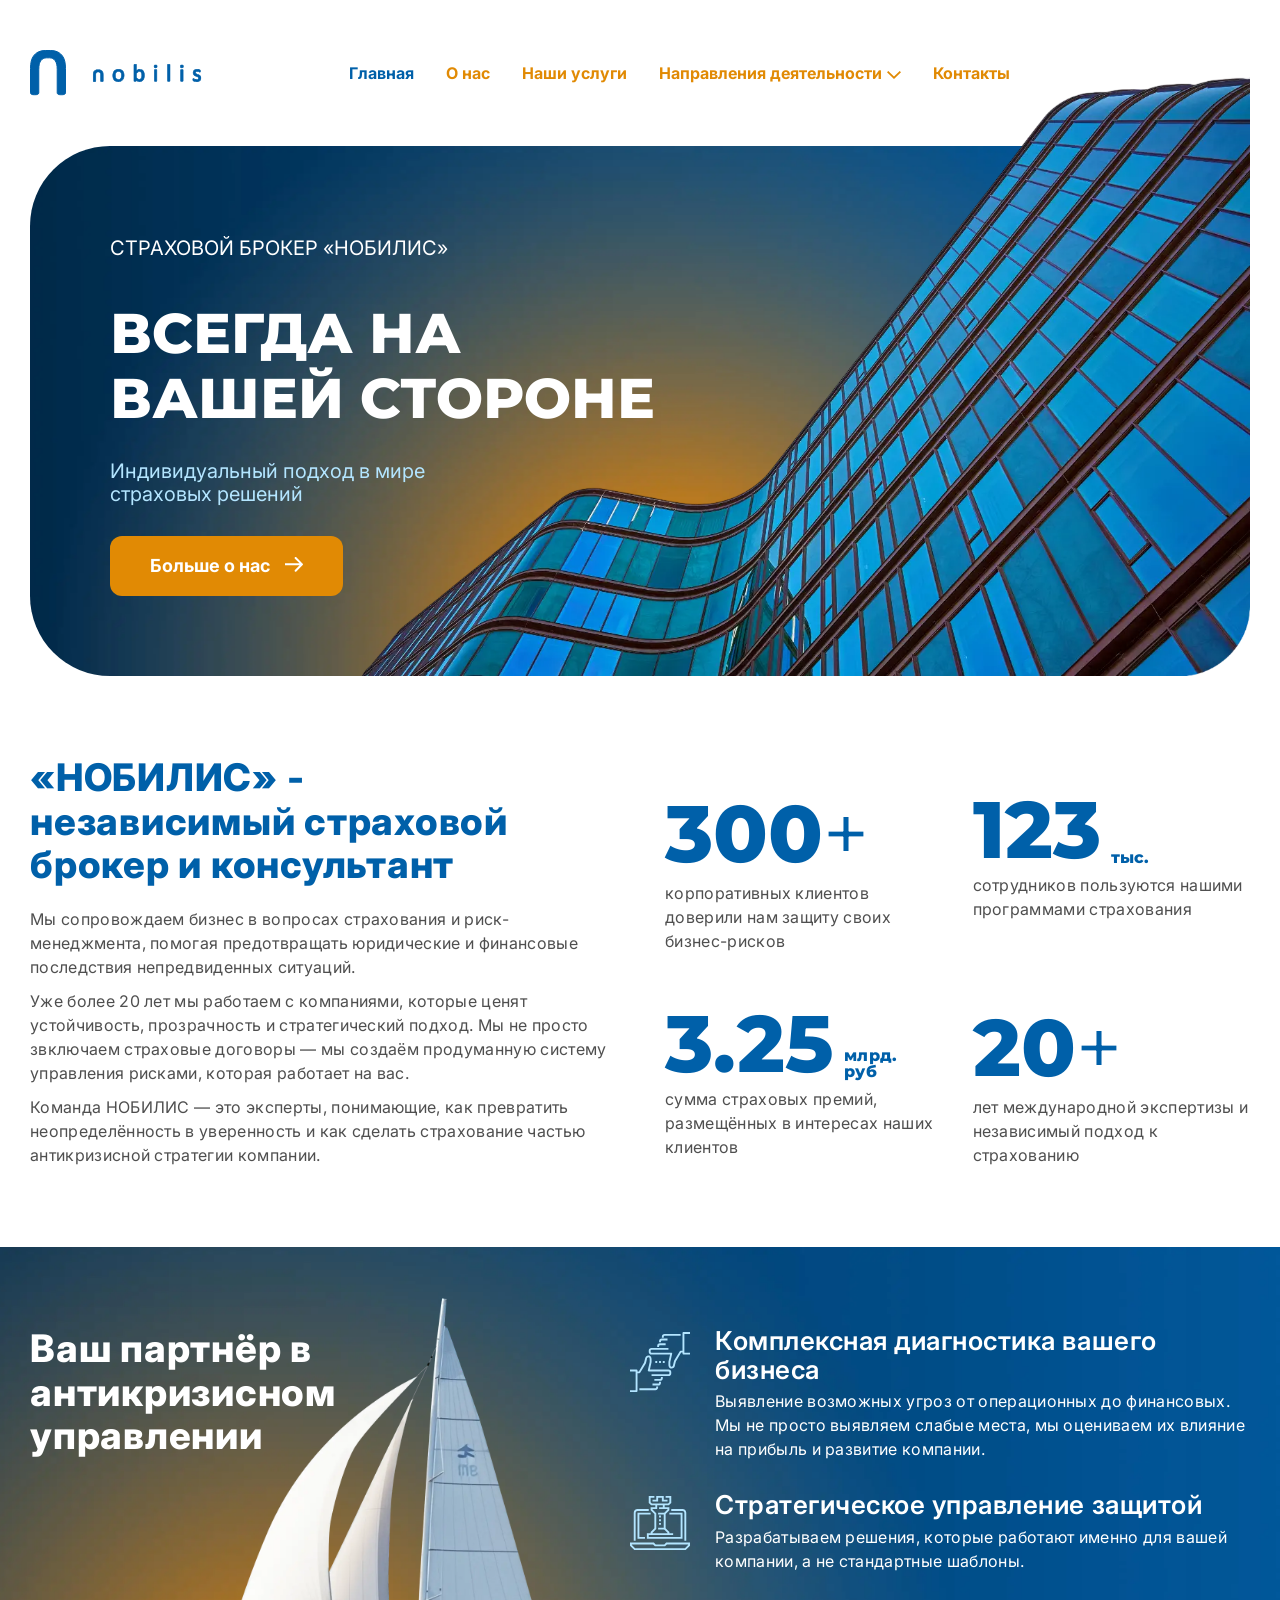
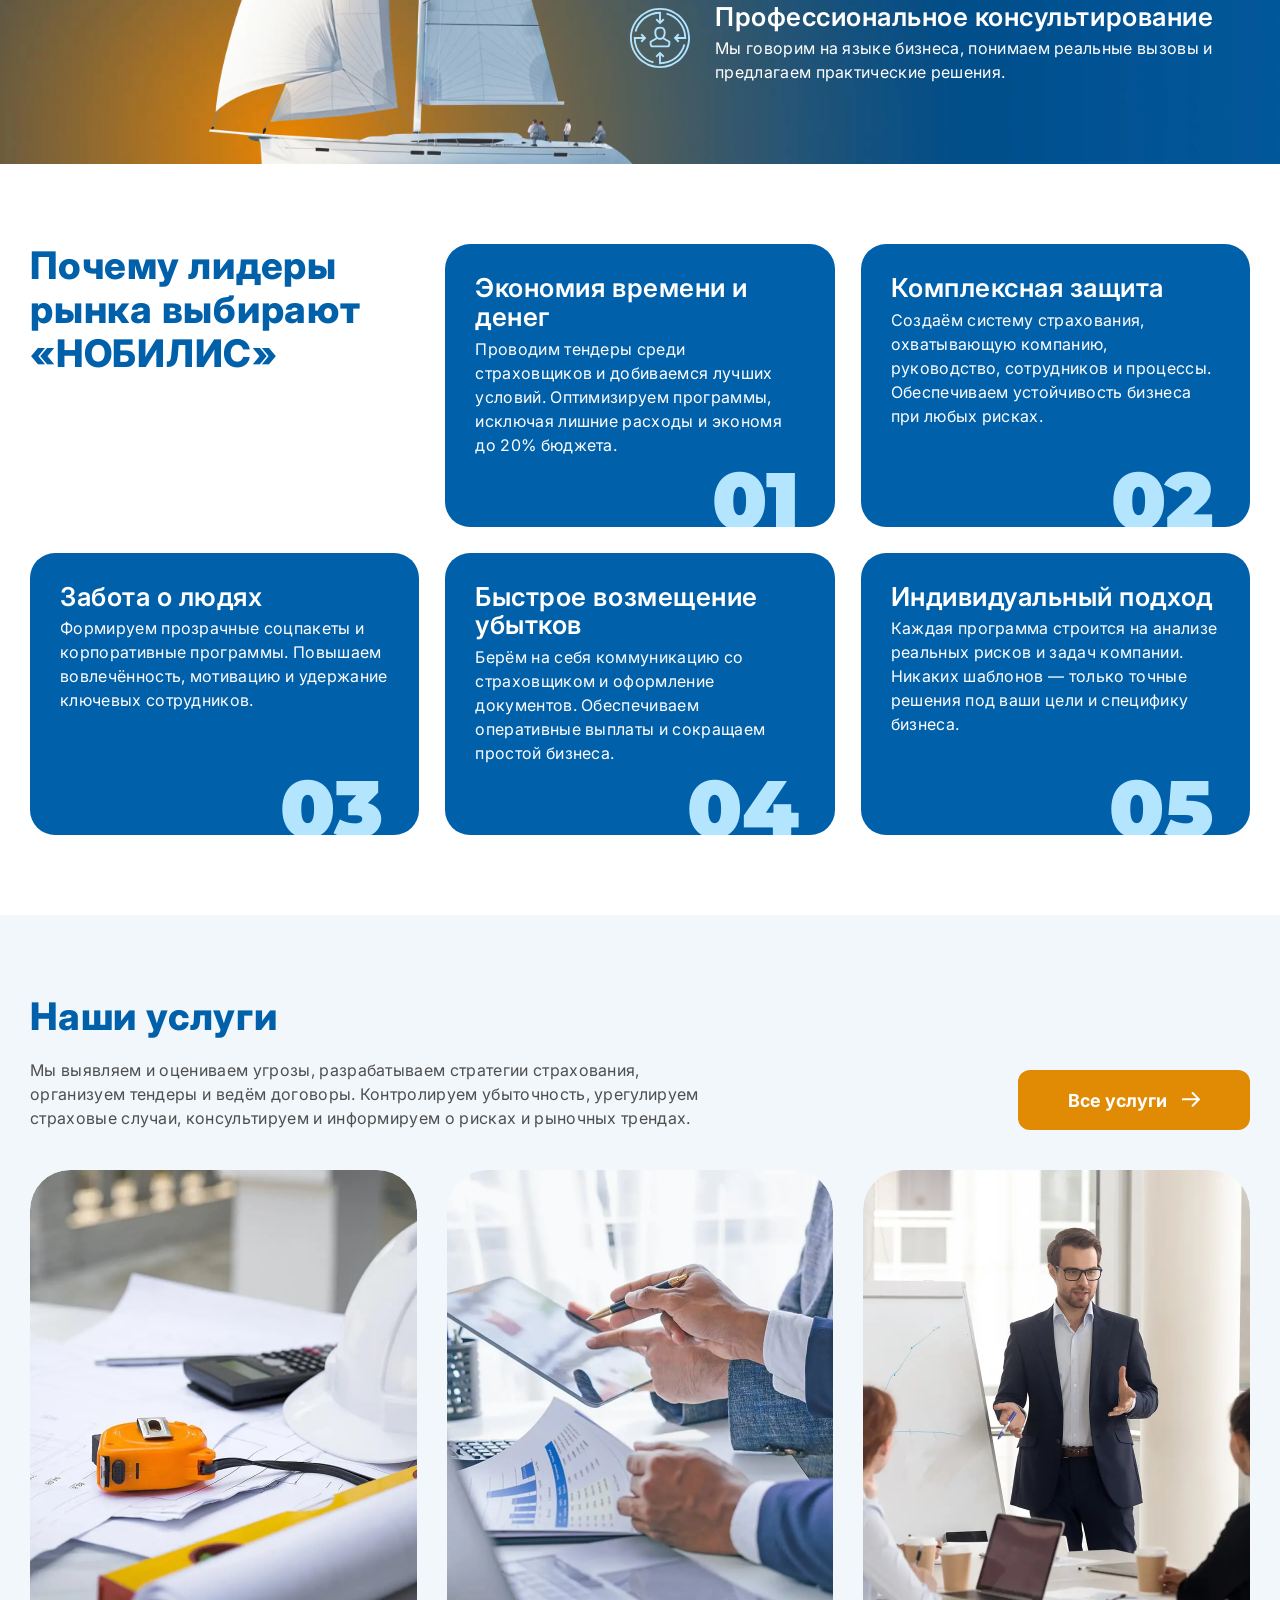
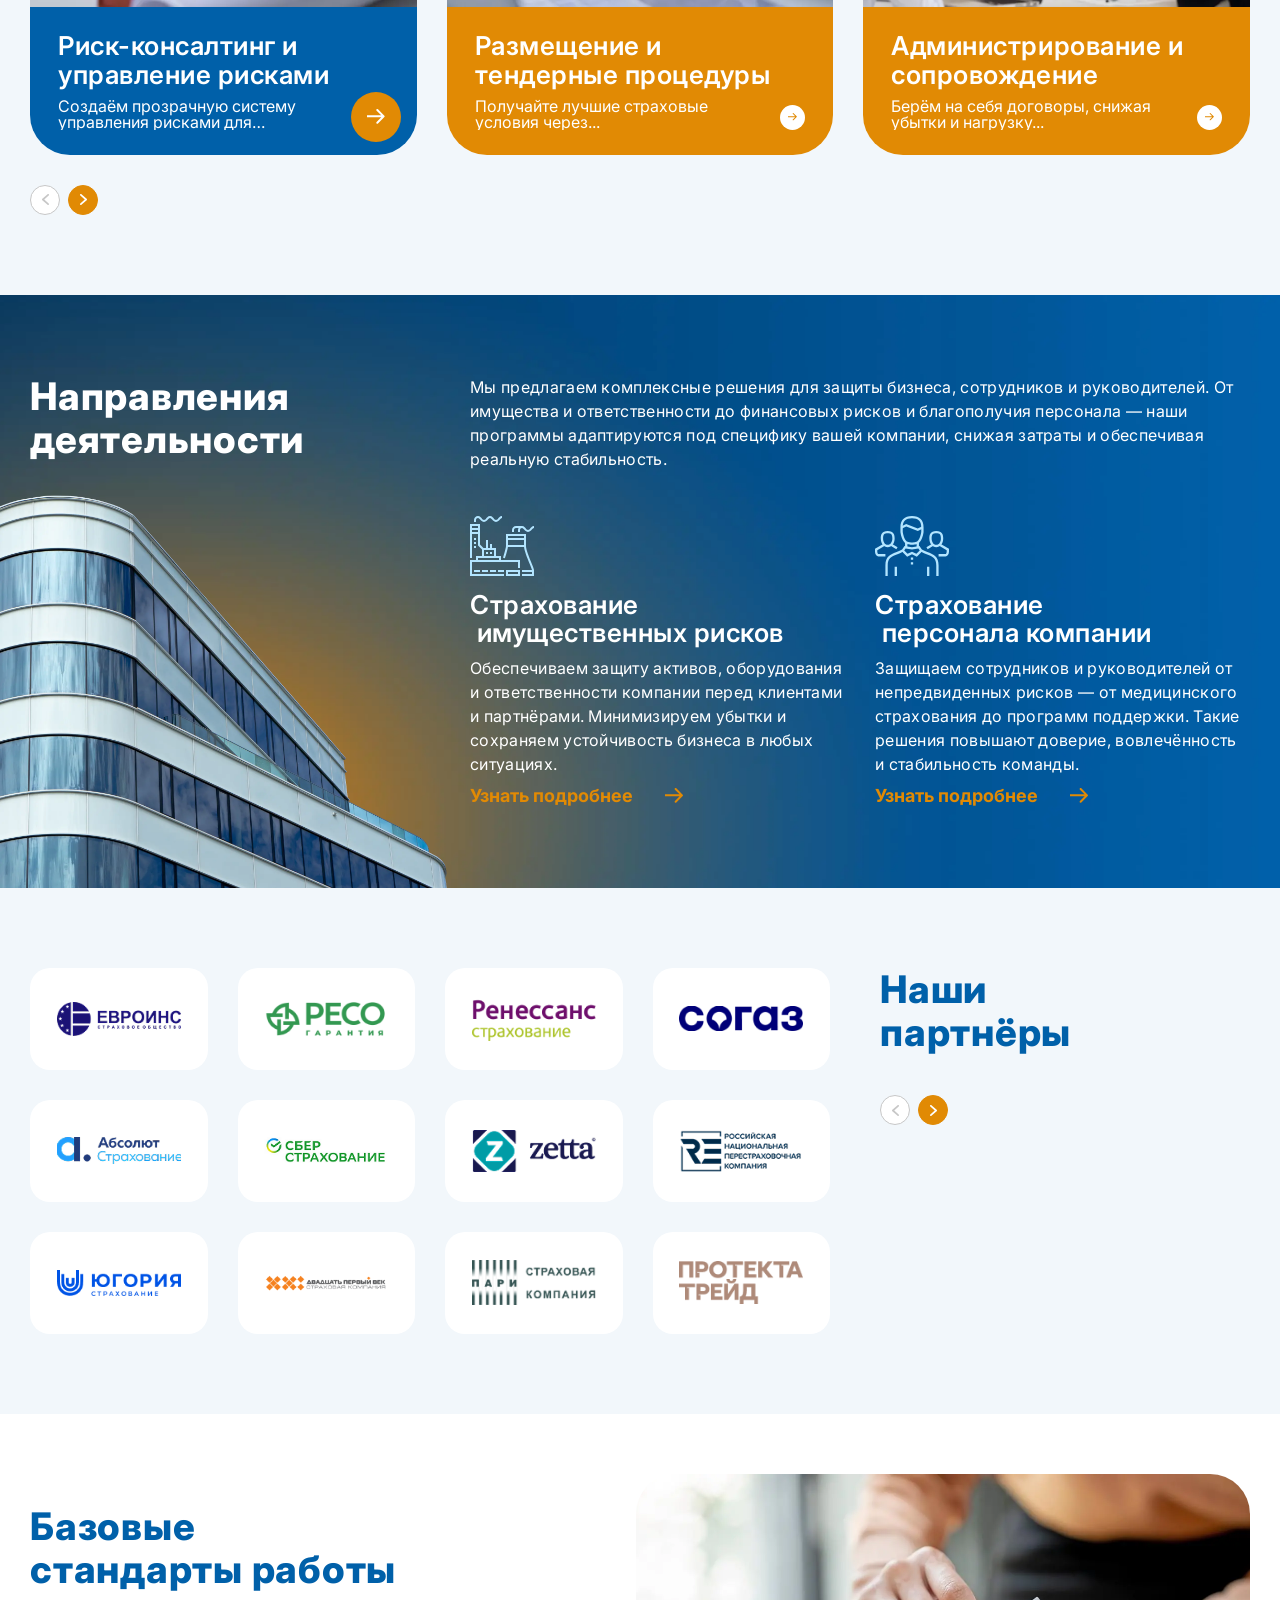
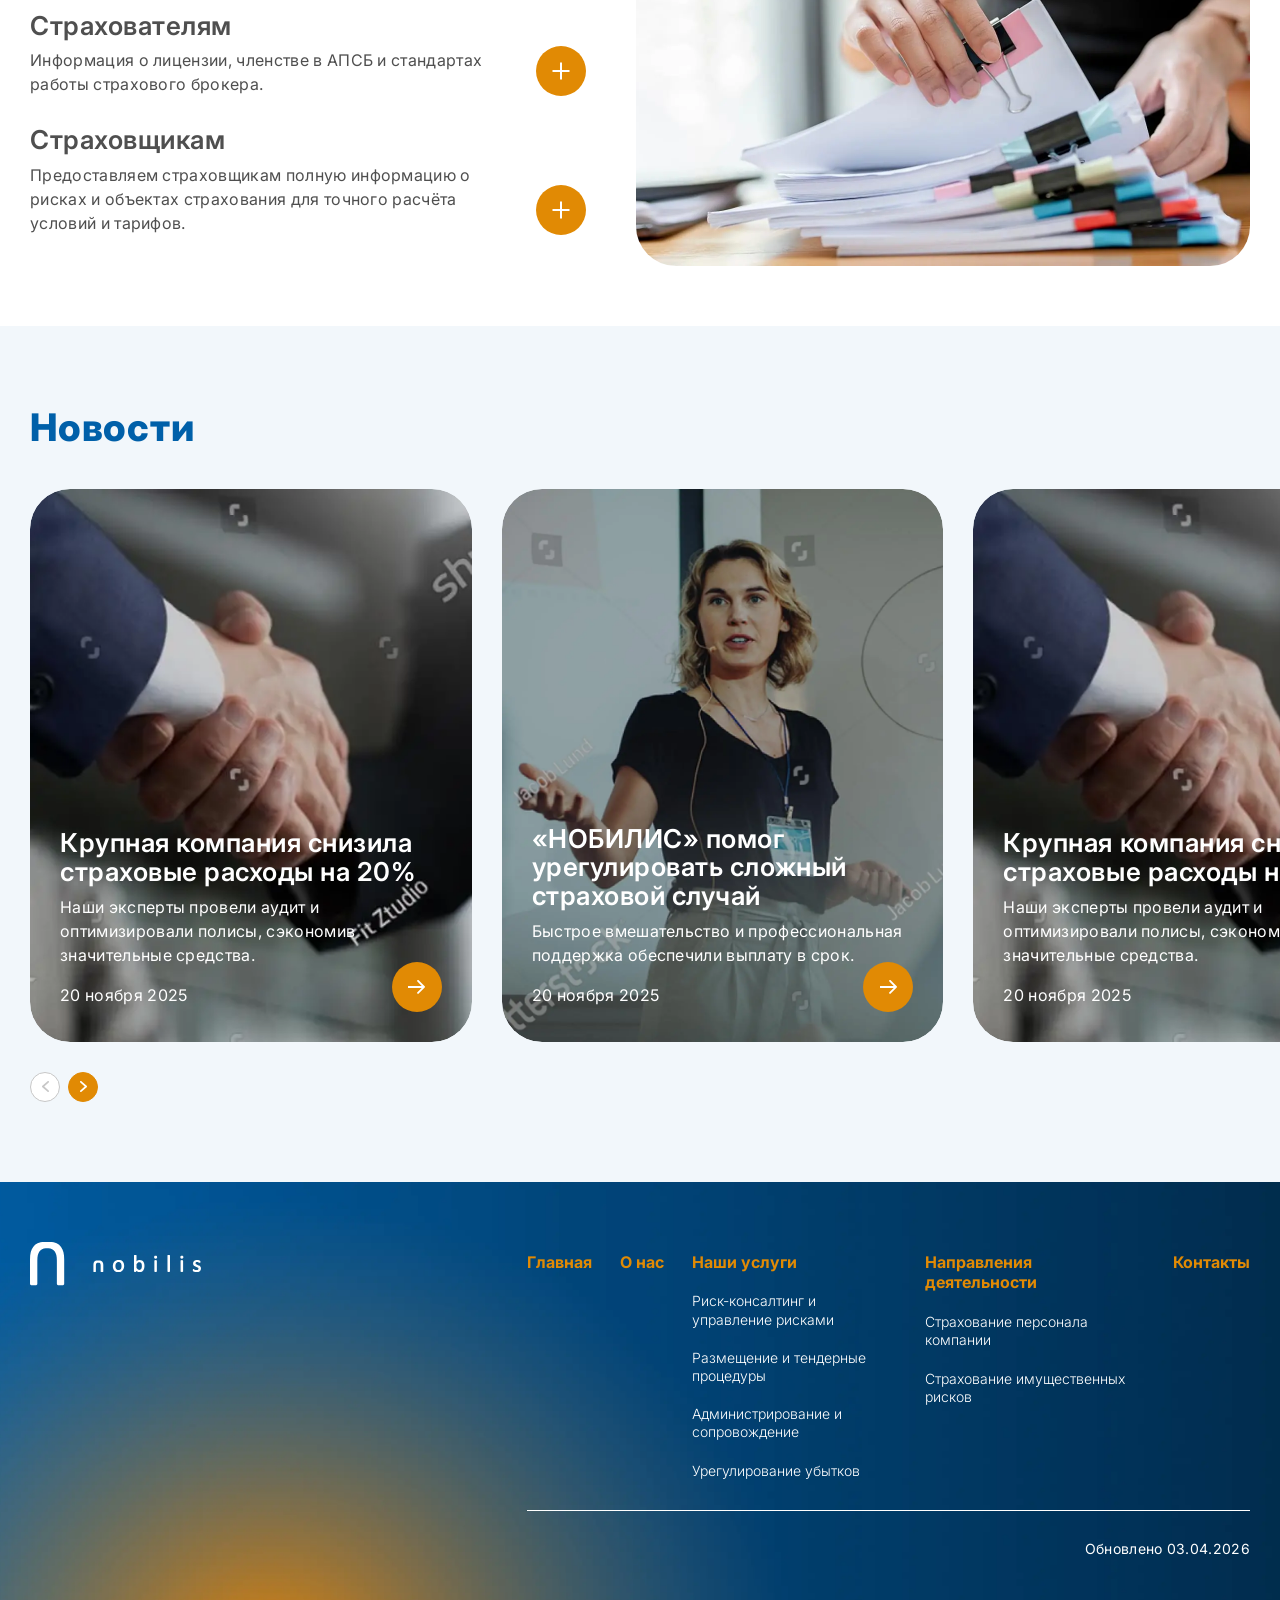
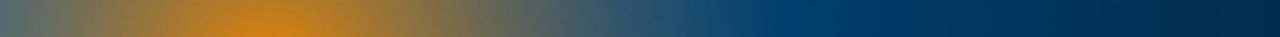
==== commit e9736474: "comment13" ====
--- a/index.html
+++ b/index.html
@@ -658,7 +658,7 @@
                         </ul>
                     </li>
                     <li>
-                        <a href="services7.html">Урегулирование убытков</a>
+                        <a href="services7.html">Направления деятельности</a>
                         <ul>
                             <li><a href="services3.html">Страхование персонала компании</a></li>
                             <li><a href="services2.html">Страхование имущественных рисков</a></li>
@@ -666,7 +666,7 @@
                     </li>
                     <li><a href="contacts.html">Контакты</a></li>
                 </ul>
-                <div class="footer__text">Обновлено 05.11.2015</div>
+                <div class="footer__text">Обновлено 03.04.2026</div>
             </div>
         </div>
     </div>
--- a/css/style.min.css
+++ b/css/style.min.css
@@ -1,2 +1,2 @@
-@import url(https://fonts.googleapis.com/css2?family=Inter:ital,opsz,wght@0,14..32,100..900;1,14..32,100..900&display=swap);@import url(https://fonts.googleapis.com/css2?family=Montserrat:ital,wght@0,100..900;1,100..900&display=swap);*,::after,::before{-webkit-box-sizing:inherit;box-sizing:inherit}*{-webkit-box-sizing:border-box;box-sizing:border-box}a,body,div,form,h1,h2,h3,h4,h5,label,li,p,ul{margin:0;padding:0;border:0;text-decoration:none;line-height:1;-webkit-box-sizing:border-box;box-sizing:border-box}button,input,textarea{outline:0!important;font-family:Inter}button{border:none;cursor:pointer;-webkit-transition:.3s;-o-transition:.3s;transition:.3s}.btn{display:-webkit-box;display:-ms-flexbox;display:flex;-webkit-box-pack:center;-ms-flex-pack:center;justify-content:center;-webkit-box-align:center;-ms-flex-align:center;align-items:center}input:active,input[type=checkbox]:focus,input[type=file]:focus,input[type=radio]:focus,input[type=text]:focus{outline:0!important}html{height:100%;scroll-behavior:smooth;-webkit-box-sizing:border-box;box-sizing:border-box}body{height:100%;background:#fff;font-family:Inter,sans-serif;font-weight:400;color:#4f4f4f;overflow-x:hidden}.fixed-body{overflow:hidden}h1,h2,h3,h4,h5,h6,img,p{margin:0;padding:0;height:auto;-o-object-fit:cover;object-fit:cover}img{display:block}a{color:inherit;text-decoration:none;-webkit-transition:.3s;-o-transition:.3s;transition:.3s}li,ul{margin:0;padding:0;list-style:none}.container{max-width:1600px;padding:0 0 0 106px;margin:0 auto}@media screen and (max-width:1689px){.container{padding:0 30px}}.wrapper{overflow:hidden}.btn-orange{gap:15px;background:#e18a04;border-radius:12px;color:#fff}.btn-orange:hover{background:#0060a9}.btn-orange .btn-text{line-height:130%;font-weight:700}.btn-orange .btn-icon{width:18px}.btn-orange .btn-icon svg{width:100%;height:auto}.h2{font-size:38px;line-height:115%;font-weight:800;letter-spacing:.76px}.text26{font-size:26px;line-height:110%;font-weight:600;letter-spacing:.52px}.swiper-button-next,.swiper-button-prev{width:30px;height:30px;display:-webkit-box;display:-ms-flexbox;display:flex;-webkit-box-pack:center;-ms-flex-pack:center;justify-content:center;-webkit-box-align:center;-ms-flex-align:center;align-items:center;background:#e18a04;border:1px solid #e18a04;border-radius:50%;opacity:1!important;-webkit-transition:.3s;-o-transition:.3s;transition:.3s}.swiper-button-next:after,.swiper-button-prev:after{display:none}.swiper-button-next:hover,.swiper-button-prev:hover{background:#0060a9;border-color:#0060a9}.swiper-button-next svg,.swiper-button-prev svg{width:7px;height:auto}.swiper-button-next svg path,.swiper-button-prev svg path{-webkit-transition:.3s;-o-transition:.3s;transition:.3s}.swiper-button-next svg{-webkit-transform:rotate(-180deg);-ms-transform:rotate(-180deg);transform:rotate(-180deg)}.swiper-button-disabled{background:#fff;border-color:#c7c7c7}.swiper-button-disabled svg path{fill:#c7c7c7!important}@media screen and (max-width:992px){.container{padding:0 15px}.h2{font-size:32px}.text26{font-size:24px}}@media screen and (max-width:576px){.h2{font-size:28px}.text26{font-size:20px}}.header{position:relative;z-index:5;padding:50px 0}.header__inner{display:-webkit-box;display:-ms-flexbox;display:flex;-webkit-box-pack:justify;-ms-flex-pack:justify;justify-content:space-between;-webkit-box-align:center;-ms-flex-align:center;align-items:center;gap:37px;padding-right:290px}.header__logo{width:172px;-ms-flex-negative:0;flex-shrink:0;display:block}.header__logo img{width:100%}.header__list{display:-webkit-box;display:-ms-flexbox;display:flex;-webkit-box-align:start;-ms-flex-align:start;align-items:start;gap:37px}.header__list li{position:relative}.header__list li a{font-size:19px;line-height:130%;font-weight:700;color:#e18a04}.header__list .active,.header__list li a:hover{color:#0060a9}.header .has-dropdown--active .dropdown-arrow{-webkit-transform:rotate(-180deg);-ms-transform:rotate(-180deg);transform:rotate(-180deg)}.header .has-dropdown--active .dropdown{-webkit-transform:translateY(0);-ms-transform:translateY(0);transform:translateY(0);opacity:1;pointer-events:auto}.header .dropdown{position:absolute;top:100%;left:-20px;-webkit-transform:translateY(-8px);-ms-transform:translateY(-8px);transform:translateY(-8px);min-width:280px;background:#fff;border-radius:12px;-webkit-box-shadow:0 8px 24px rgba(0,0,0,.12);box-shadow:0 8px 24px rgba(0,0,0,.12);padding:20px 0;opacity:0;pointer-events:none;-webkit-transition:.125s;-o-transition:.125s;transition:.125s}.header .dropdown li a{display:block;padding:10px 20px;font-size:16px;line-height:130%;white-space:nowrap;color:#333}.header .dropdown li a:hover{background:rgba(0,96,169,.06);color:#0060a9}.header .dropdown-show{display:-webkit-box;display:-ms-flexbox;display:flex;-webkit-box-align:center;-ms-flex-align:center;align-items:center;gap:5px}.header .dropdown-show:hover .dropdown-arrow svg path{fill:#0060a9}.header .dropdown-arrow{width:14px;-ms-flex-negative:0;flex-shrink:0;-webkit-transition:.3s;-o-transition:.3s;transition:.3s}.header .dropdown-arrow svg{width:100%;height:auto}.header .dropdown-arrow svg path{-webkit-transition:.3s;-o-transition:.3s;transition:.3s}.burger{display:none}@media screen and (max-width:1400px){.header__inner{gap:32px;padding-right:240px}.header__list{gap:32px}.header__list li a{font-size:16px}.header .dropdown li a{font-size:14px}}@media screen and (max-width:1200px){.header{padding:40px 0}.header__inner{padding-right:0}.header__list li a{font-size:14px}.header .dropdown{min-width:260px}.header .dropdown li a{padding:8px 16px;font-size:12px}}@media screen and (max-width:992px){.header{padding:24px 0}.header__list{position:fixed;z-index:10;top:0;left:0;width:100%;height:100%;-webkit-box-orient:vertical;-webkit-box-direction:normal;-ms-flex-direction:column;flex-direction:column;-webkit-box-align:center;-ms-flex-align:center;align-items:center;text-align:center;background:#fff;padding:100px 15px;opacity:0;pointer-events:none;-webkit-transition:.3s;-o-transition:.3s;transition:.3s}.header__list--active{opacity:1;pointer-events:auto}.header .has-dropdown--active .dropdown{display:block}.header .dropdown{position:static;-webkit-transform:unset;-ms-transform:unset;transform:unset;display:none;background:rgba(0,0,0,0);-webkit-box-shadow:unset;box-shadow:unset;padding:20px 0 0;opacity:1;pointer-events:auto}.header .dropdown-show{-webkit-box-pack:center;-ms-flex-pack:center;justify-content:center}.header .dropdown li:not(:last-child){margin-bottom:20px}.header .dropdown li a{padding:0;color:#e18a04}.burger{position:relative;z-index:12;width:32px;height:20px;display:block;cursor:pointer}.burger span{position:absolute;left:0;width:100%;height:2px;background:#0060a9;border-radius:3px;-webkit-transition:.3s;-o-transition:.3s;transition:.3s}.burger span:nth-child(1){top:0}.burger span:nth-child(2){position:absolute;top:50%;-webkit-transform:translate(0,-50%);-ms-transform:translate(0,-50%);transform:translate(0,-50%)}.burger span:nth-child(3){bottom:0}.burger--active span:nth-child(1){top:9px;-webkit-transform:rotate(-45deg);-ms-transform:rotate(-45deg);transform:rotate(-45deg)}.burger--active span:nth-child(2){display:none}.burger--active span:nth-child(3){bottom:9px;-webkit-transform:rotate(45deg);-ms-transform:rotate(45deg);transform:rotate(45deg)}}.main{padding-top:50px;color:#fff}.main .container{padding-left:0}.main__inner{position:relative;background-image:url(../img/main-bg.webp);background-repeat:no-repeat;background-position:center;background-size:cover;border-radius:90px;padding:108px 30px 108px 106px}.main__desc{position:relative;z-index:3;max-width:700px}.main__subtitle{font-size:23px;line-height:226%;text-transform:uppercase;margin-bottom:30px}.main__title{font-family:Montserrat;font-size:66px;line-height:115%;font-weight:800;text-transform:uppercase;margin-bottom:30px}.main__text{font-size:23px;line-height:115%;color:#b3e5ff;margin-bottom:30px}.main__btn{height:60px;display:-webkit-inline-box;display:-ms-inline-flexbox;display:inline-flex;padding:5px 40px}.main__btn .btn-text{font-size:18px}.main__img{position:absolute;z-index:2;right:0;bottom:0;max-width:1125px;pointer-events:none}.main__img img{max-width:100%}.info{padding:100px 0}.info__inner{display:-webkit-box;display:-ms-flexbox;display:flex;-webkit-box-pack:justify;-ms-flex-pack:justify;justify-content:space-between;-webkit-box-align:end;-ms-flex-align:end;align-items:flex-end;gap:50px}.info__left{width:50%;max-width:679px}.info__right{width:50%;max-width:648px}.info__title{max-width:542px;color:#0060a9;margin-bottom:20px}.info__text{display:grid;grid-template-columns:100%;gap:10px}.info__text p{font-size:16px;line-height:150%;letter-spacing:.32px}.info__items{display:grid;grid-template-columns:repeat(2,calc(50% - 15px));gap:55px 30px}.info__item-title{display:-webkit-box;display:-ms-flexbox;display:flex;-webkit-box-align:end;-ms-flex-align:end;align-items:flex-end;gap:10px;font-family:Montserrat;font-size:100px;line-height:90%;font-weight:800;color:#0060a9;margin-bottom:7px}.info__item-title sup{font-size:16px;line-height:100%;letter-spacing:.32px}.info__item-title p{display:-webkit-box;display:-ms-flexbox;display:flex;-webkit-box-align:center;-ms-flex-align:center;align-items:center}.info__item-title .plus{font-size:100px;line-height:90%;font-weight:400}.info__item-text p{font-size:16px;line-height:150%;letter-spacing:.32px}.partner{background-image:url(../img/partner-bg.webp);background-repeat:no-repeat;background-position:center;background-size:cover;color:#fff}.partner__inner{position:relative;display:-webkit-box;display:-ms-flexbox;display:flex;-webkit-box-pack:justify;-ms-flex-pack:justify;justify-content:space-between;-webkit-box-align:start;-ms-flex-align:start;align-items:start;gap:50px;padding:100px 0}.partner__title{position:relative;z-index:2}.partner__items{position:relative;z-index:2;max-width:620px;display:grid;grid-template-columns:100%;gap:30px}.partner__item{display:-webkit-box;display:-ms-flexbox;display:flex;-webkit-box-align:start;-ms-flex-align:start;align-items:start;gap:25px}.partner__item-icon{width:60px;-ms-flex-negative:0;flex-shrink:0;margin-top:5px}.partner__item-icon img{max-width:100%}.partner__item-title{margin-bottom:5px}.partner__item-text{font-size:16px;line-height:150%;letter-spacing:.32px}.partner__img{position:absolute;left:270px;bottom:0;max-width:586px;pointer-events:none}.partner__img img{width:100%}.advantages{padding:100px 0}.advantages__top{display:-webkit-box;display:-ms-flexbox;display:flex;-webkit-box-pack:justify;-ms-flex-pack:justify;justify-content:space-between;-webkit-box-align:start;-ms-flex-align:start;align-items:start;gap:50px;margin-bottom:50px}.advantages__top .advantages__title{-ms-flex-negative:0;flex-shrink:0}.advantages__text{max-width:670px}.advantages__text p{font-size:16px;line-height:150%;letter-spacing:.32px}.advantages__items{display:grid;grid-template-columns:repeat(3,calc(33.3333333333% - 17.3333333333px));gap:26px}.advantages__title{color:#0060a9}.advantages__item{position:relative;display:-webkit-box;display:-ms-flexbox;display:flex;-webkit-box-orient:vertical;-webkit-box-direction:normal;-ms-flex-direction:column;flex-direction:column;background:#0060a9;border-radius:25px;padding:30px 36px 70px;color:#fff;overflow:hidden}.advantages__item:nth-child(1){background:rgba(0,0,0,0);border-radius:0;padding:0}.advantages__item-icon{width:60px;height:50px;margin-bottom:20px}.advantages__item-icon img{max-width:100%;max-height:100%}.advantages__item-title{margin-bottom:5px}.advantages__item-text{font-size:16px;line-height:150%;letter-spacing:.32px}.advantages__item-number{position:absolute;right:36px;bottom:-10px;font-family:Montserrat;font-size:80px;line-height:88%;font-weight:900;color:#b3e5ff}.services{background:rgba(0,96,169,.05);padding:100px 0}.services-top{display:-webkit-box;display:-ms-flexbox;display:flex;-webkit-box-pack:justify;-ms-flex-pack:justify;justify-content:space-between;-webkit-box-align:end;-ms-flex-align:end;align-items:flex-end;gap:50px;margin-bottom:40px}.services__group{max-width:680px}.services__title{color:#0060a9;margin-bottom:20px}.services__text{font-size:16px;line-height:150%;letter-spacing:.32px}.services__btn{height:60px;-ms-flex-negative:0;flex-shrink:0;padding:5px 50px}.services__btn .btn-text{font-size:18px}.services__slider{position:relative}.services .swiper-wrapper{-webkit-box-align:stretch;-ms-flex-align:stretch;align-items:stretch}.services .swiper-slide{height:auto;-webkit-transition:.125s;-o-transition:.125s;transition:.125s}.services .swiper-slide-active .service-card__desc{background:#0060a9}.services .swiper-slide-active .service-card__btn{background:rgba(0,0,0,0)}.services .swiper-slide-active .service-card__btn:before{content:"";position:absolute;top:50%;left:50%;-webkit-transform:translate(-50%,-50%);-ms-transform:translate(-50%,-50%);transform:translate(-50%,-50%);width:50px;height:50px;background:#e18a04;border-radius:50%}.services .swiper-slide-active .service-card__btn svg{width:18px}.services .swiper-slide-active .service-card__btn svg path{fill:#fff}.services .slider-nav{display:-webkit-box;display:-ms-flexbox;display:flex;-webkit-box-align:center;-ms-flex-align:center;align-items:center;gap:8px;margin-top:30px}.services .swiper-button-next,.services .swiper-button-prev{position:static;margin:0!important}.service-card{color:#fff}.service-card__wrap{height:100%;display:-webkit-box;display:-ms-flexbox;display:flex;-webkit-box-orient:vertical;-webkit-box-direction:normal;-ms-flex-direction:column;flex-direction:column}.service-card__img{position:relative;display:block;border-radius:40px 40px 0 0;overflow:hidden}.service-card__img:hover img{-webkit-transform:scale(1.2);-ms-transform:scale(1.2);transform:scale(1.2)}.service-card__img img{width:100%;height:437px;border-radius:40px 40px 0 0;-webkit-transition:.5s;-o-transition:.5s;transition:.5s}.service-card__desc{-webkit-box-flex:1;-ms-flex-positive:1;flex-grow:1;background:#e18a04;border-radius:0 0 40px 40px;padding:25px 28px}.service-card__title{max-width:400px;display:block;margin-bottom:8px;display:-webkit-box;-webkit-line-clamp:2;-webkit-box-orient:vertical;overflow:hidden;-o-text-overflow:ellipsis;text-overflow:ellipsis}.service-card__group{display:-webkit-box;display:-ms-flexbox;display:flex;-webkit-box-pack:justify;-ms-flex-pack:justify;justify-content:space-between;-webkit-box-align:end;-ms-flex-align:end;align-items:flex-end;gap:40px}.service-card__text{max-width:400px;display:-webkit-box;-webkit-line-clamp:2;-webkit-box-orient:vertical;overflow:hidden;-o-text-overflow:ellipsis;text-overflow:ellipsis}.service-card__btn{position:relative;width:25px;height:25px;-ms-flex-negative:0;flex-shrink:0;display:-webkit-box;display:-ms-flexbox;display:flex;-webkit-box-pack:center;-ms-flex-pack:center;justify-content:center;-webkit-box-align:center;-ms-flex-align:center;align-items:center;background:#fff;border-radius:50%}.service-card__btn svg{position:relative;z-index:2;width:9px;height:auto}.areas{position:relative;background-image:url(../img/areas-bg.webp);background-repeat:no-repeat;background-position:center;background-size:cover;padding:100px 0 120px;color:#fff}.areas .container{position:relative;z-index:2}.areas__inner{max-width:1220px;display:-webkit-box;display:-ms-flexbox;display:flex;-webkit-box-pack:justify;-ms-flex-pack:justify;justify-content:space-between;-webkit-box-align:start;-ms-flex-align:start;align-items:start;gap:50px;margin-left:auto}.areas__group{max-width:780px}.areas__text{margin-bottom:45px}.areas__text p{font-size:16px;line-height:150%;letter-spacing:.32px}.areas__items{display:grid;grid-template-columns:repeat(2,calc(50% - 15px));gap:30px}.areas__item-icon{width:74px;height:60px;margin-bottom:15px}.areas__item-icon img{max-width:100%;max-height:100%}.areas__item-text,.areas__item-title{margin-bottom:8px}.areas__item-text p{font-size:16px;line-height:150%;letter-spacing:.32px}.areas__item-link{display:-webkit-box;display:-ms-flexbox;display:flex;-webkit-box-align:center;-ms-flex-align:center;align-items:center;gap:32px;font-size:18px;line-height:133%;font-weight:700;color:#e18a04}.areas__item-link:hover{color:#fff}.areas__item-link:hover svg path{fill:#fff}.areas__item-link svg{width:18px;height:auto;-ms-flex-negative:0;flex-shrink:0}.areas__item-link svg path{-webkit-transition:.3s;-o-transition:.3s;transition:.3s}.areas__img{position:absolute;left:0;bottom:0;width:44.5%}.areas__img img{max-width:100%}.areas__img2{position:absolute;right:0;bottom:0;max-width:30.21%;pointer-events:none}.areas__img2 img{width:100%;max-width:580px}.partners{background:rgba(0,96,169,.05);padding:100px 0}.partners__inner{position:relative;padding-right:437px}.partners__group{position:absolute;top:0;right:0;max-width:369px;width:100%}.partners__title{color:#0060a9;margin-bottom:40px}.partners .slider-nav{display:-webkit-box;display:-ms-flexbox;display:flex;-webkit-box-align:center;-ms-flex-align:center;align-items:center;gap:8px}.partners .swiper-button-next,.partners .swiper-button-prev{position:static;margin:0!important}.partner-card{height:102px;display:-webkit-box;display:-ms-flexbox;display:flex;-webkit-box-pack:center;-ms-flex-pack:center;justify-content:center;-webkit-box-align:center;-ms-flex-align:center;align-items:center;background:#fff;border-radius:20px;padding:16px}.partner-card img{max-width:85%;max-height:100%}.faq{padding:100px 0}.faq__inner{display:-webkit-box;display:-ms-flexbox;display:flex;-webkit-box-pack:justify;-ms-flex-pack:justify;justify-content:space-between;-webkit-box-align:stretch;-ms-flex-align:stretch;align-items:stretch;gap:50px}.faq__desc{width:47.5%;max-width:624px;display:-webkit-box;display:-ms-flexbox;display:flex;-webkit-box-orient:vertical;-webkit-box-direction:normal;-ms-flex-direction:column;flex-direction:column;-webkit-box-pack:center;-ms-flex-pack:center;justify-content:center}.faq__img{width:52.5%}.faq__img img{width:100%;min-height:392px;border-radius:40px}.faq__title{color:#0060a9;margin-bottom:20px}.faq__items{display:grid;grid-template-columns:100%;gap:30px}.faq .item-show{display:-webkit-box;display:-ms-flexbox;display:flex;-webkit-box-pack:justify;-ms-flex-pack:justify;justify-content:space-between;-webkit-box-align:end;-ms-flex-align:end;align-items:flex-end;gap:30px;cursor:pointer}.faq .item-show--active .item-btn{-webkit-transform:rotate(-180deg);-ms-transform:rotate(-180deg);transform:rotate(-180deg)}.faq .item-show--active .item-btn:after{display:none}.faq .item-title{margin-bottom:8px}.faq .item-subtitle{font-size:16px;line-height:150%;letter-spacing:.32px}.faq .item-btn{position:relative;width:50px;height:50px;-ms-flex-negative:0;flex-shrink:0;background:#e18a04;border-radius:50%;-webkit-transition:.3s;-o-transition:.3s;transition:.3s}.faq .item-btn:before{content:"";position:absolute;top:50%;left:50%;-webkit-transform:translate(-50%,-50%);-ms-transform:translate(-50%,-50%);transform:translate(-50%,-50%);width:17px;height:2px;background:#fff}.faq .item-btn:after{content:"";position:absolute;top:50%;left:50%;-webkit-transform:translate(-50%,-50%);-ms-transform:translate(-50%,-50%);transform:translate(-50%,-50%);width:2px;height:17px;background:#fff}.faq .item-text p{font-size:15px;line-height:150%}.faq .item-hidden{display:none;padding-top:10px}.news{background:rgba(0,96,169,.05);padding:100px 0}.news__title{color:#0060a9;margin-bottom:40px}.news__slider{position:relative}.news .swiper{overflow:unset;height:auto}.news .swiper-wrapper{-webkit-box-align:stretch;-ms-flex-align:stretch;align-items:stretch}.news .slider-nav{display:-webkit-box;display:-ms-flexbox;display:flex;-webkit-box-align:center;-ms-flex-align:center;align-items:center;gap:8px;margin-top:30px}.news .swiper-button-next,.news .swiper-button-prev{position:static;margin:0!important}.news-card{position:relative}.news-card__img{position:relative;display:block;border-radius:40px;padding-bottom:125%;overflow:hidden}.news-card__img:hover img{-webkit-transform:scale(1.2);-ms-transform:scale(1.2);transform:scale(1.2)}.news-card__img img{position:absolute;top:0;left:0;width:100%;height:100%;border-radius:40px;-webkit-transition:.5s;-o-transition:.5s;transition:.5s}.news-card__desc{position:absolute;z-index:2;left:0;bottom:0;width:100%;padding:35px 30px;color:#fff}.news-card__title{display:block;margin-bottom:8px}.news-card__title:hover{color:#e18a04}.news-card__text{margin-bottom:16px}.news-card__date,.news-card__text p{font-size:16px;line-height:150%;letter-spacing:.32px}.news-card__btn{position:absolute;z-index:3;right:30px;bottom:30px;width:50px;height:50px;display:-webkit-box;display:-ms-flexbox;display:flex;-webkit-box-pack:center;-ms-flex-pack:center;justify-content:center;-webkit-box-align:center;-ms-flex-align:center;align-items:center;background:#e18a04;border-radius:50%;cursor:pointer}.news-card__btn svg{width:17px;height:auto}@media screen and (max-width:1689px){.main{padding-top:0}.main .container{padding-left:30px}.main__inner{padding:100px}.main__img{max-width:1040px}}@media screen and (max-width:1600px){.areas__img{width:40%}}@media screen and (max-width:1400px){.main__inner{border-radius:80px;padding:80px}.main__subtitle{font-size:20px}.main__title{font-size:56px}.main__text{font-size:20px}.main__img{max-width:890px}.info{padding:80px 0}.info__item-title,.info__item-title .plus{font-size:80px}.partner__inner{padding:80px 0}.partner__img{left:170px;max-width:450px}.advantages{padding:80px 0}.advantages__item{padding:30px 30px 70px}.services{padding:80px 0}.areas{background-position:right center;padding:80px 0}.areas__img{width:35%}.areas__img2{right:-40px;max-width:420px}.partners{padding:80px 0}.partners__inner{padding-right:420px}.partners__group{max-width:370px}.faq{padding:60px 0}.news{padding:80px 0}}@media screen and (max-width:1200px){.main__img{max-width:820px}.info__text p{font-size:14px}.info__item-title,.info__item-title .plus{font-size:60px}.info__item-text p{font-size:14px}.areas__img2{right:-100px}.partner__img{left:100px;max-width:300px}.partners__inner{padding-right:0;padding-bottom:60px}.partners__group{position:static;max-width:100%;margin-bottom:30px}.partners__title{margin:0}.partners .slider-nav{position:absolute;left:0;bottom:0}.news .swiper{overflow:hidden}}@media screen and (max-width:992px){.main .container{padding:0 15px}.main__inner{border-radius:40px;padding:80px 60px}.main__subtitle{font-size:18px}.main__title{font-size:40px}.main__text{font-size:18px}.main__btn{height:50px;padding:5px 30px}.main__btn .btn-text{font-size:16px}.main__img{max-width:580px}.info{padding:60px 0}.info__inner{-webkit-box-orient:vertical;-webkit-box-direction:normal;-ms-flex-direction:column;flex-direction:column;gap:30px}.info__left,.info__right{width:100%;max-width:100%}.info__title{max-width:100%}.partner__inner{-webkit-box-orient:vertical;-webkit-box-direction:normal;-ms-flex-direction:column;flex-direction:column;gap:30px;padding:60px 0}.partner__items{max-width:100%}.partner__item-icon{width:40px}.partner__item-text{font-size:14px}.partner__img{max-width:450px;left:unset;right:0;opacity:.1}.advantages{padding:60px 0}.advantages__top{-webkit-box-orient:vertical;-webkit-box-direction:normal;-ms-flex-direction:column;flex-direction:column;gap:30px;margin-bottom:30px}.advantages__text{max-width:100%}.advantages__items{grid-template-columns:repeat(2,calc(50% - 8px));gap:16px}.advantages__item{border-radius:12px;padding:25px 25px 70px}.advantages__item-text{font-size:14px}.advantages__item-number{font-size:60px}.services{padding:60px 0}.services__top{margin-bottom:30px}.services__group{max-width:605px}.services__text{font-size:14px}.services__btn{height:50px;padding:5px 30px}.services__btn .btn-text{font-size:16px}.services__slider{max-width:100%}.services .swiper{overflow:hidden}.services .swiper-slide .service-card__wrap{max-width:100%!important;-webkit-transform:unset!important;-ms-transform:unset!important;transform:unset!important}.services .swiper-slide-active .service-card__btn{background:#e18a04}.services .swiper-slide-active .service-card__btn svg{width:12px}.services .swiper-slide-active .service-card__btn:before{display:none}.service-card__img{border-radius:12px 12px 0 0;padding-bottom:64%}.service-card__img img{position:absolute;top:0;left:0;width:100%;height:100%;border-radius:12px 12px 0 0}.service-card__desc{border-radius:0 0 12px 12px;padding:25px}.service-card__text{font-size:14px}.service-card__btn{width:30px;height:30px}.service-card__btn svg{width:12px}.areas{padding:60px 0}.areas__text{margin-bottom:40px}.areas__item-text p,.areas__text p{font-size:14px}.areas__item-link{font-size:16px}.areas__img2{right:0;opacity:.2}.partners{padding:60px 0}.partner-card{border-radius:12px}.faq{padding:60px 0}.faq__inner{-webkit-box-orient:vertical;-webkit-box-direction:normal;-ms-flex-direction:column;flex-direction:column;-webkit-box-align:start;-ms-flex-align:start;align-items:start;gap:30px}.faq__desc{width:100%;max-width:100%}.faq__img{width:100%;-webkit-box-ordinal-group:0;-ms-flex-order:-1;order:-1}.faq__img img{min-height:250px;border-radius:12px}.faq .item-subtitle{font-size:14px}.faq .item-text p{font-size:13px}.news{padding:60px 0}.news__title{margin-bottom:30px}.news-card__img,.news-card__img img{border-radius:12px}.news-card__desc{padding:30px 25px}.news-card__date,.news-card__text p{font-size:14px}.news-card__btn{right:25px;bottom:25px;width:40px;height:40px}.news-card__btn svg{width:14px}}@media screen and (max-width:768px){.main__img{max-width:460px}.services__inner{position:relative;padding-bottom:80px}.services__group{max-width:100%}.services__btn{position:absolute;left:50%;bottom:0;-webkit-transform:translate(-50%,0);-ms-transform:translate(-50%,0);transform:translate(-50%,0);width:-webkit-max-content;width:-moz-max-content;width:max-content}.services .swiper{overflow:unset}.services .slider-nav{-webkit-box-pack:center;-ms-flex-pack:center;justify-content:center}.areas__inner{-webkit-box-orient:vertical;-webkit-box-direction:normal;-ms-flex-direction:column;flex-direction:column;gap:30px}.areas__text{margin-bottom:30px}.areas__img{width:100%;max-width:450px;opacity:.2}.news .swiper{overflow:unset}}@media screen and (max-width:576px){.main__inner{border-radius:20px;padding:40px 20px;overflow:hidden}.main__subtitle{font-size:16px;margin-bottom:20px}.main__title{font-size:32px;margin-bottom:20px}.main__text{font-size:16px;margin-bottom:20px}.main__btn{width:100%;padding:5px 10px}.main__img{max-width:340px}.info__items{grid-template-columns:100%;gap:30px}.advantages__items{grid-template-columns:100%}.advantages__item-title br{display:none}.areas__items{grid-template-columns:100%}.partner-card{height:80px}.news-card__desc{padding:25px 20px}.news-card__btn{right:20px;bottom:20px}}.main--about .main__inner{background-image:url(../img/main-bg--2.webp);border-radius:60px;padding:108px 30px 108px 108px}.main--about .main__desc{max-width:590px}.main--about .main__text{margin:0!important}.main--about .main__img{max-width:787px}.mission{padding:100px 0}.mission__title{color:#0060a9;margin-bottom:20px}.mission__text{display:-webkit-box;display:-ms-flexbox;display:flex;-webkit-box-pack:justify;-ms-flex-pack:justify;justify-content:space-between;-webkit-box-align:start;-ms-flex-align:start;align-items:start;gap:30px 50px}.mission__text h2{max-width:680px;width:50%;margin:0!important}.mission__text p{max-width:680px;width:50%;font-size:16px;line-height:150%;letter-spacing:.32px;display:grid;grid-template-columns:100%;gap:10px}.mission--1 .mission__text{gap:30px}.mission--1 .mission__text h2{width:47%}.mission--1 .mission__text p{width:53%;max-width:785px}.risks{background:rgba(0,96,169,.05);padding:100px 0}.risks__title{color:#0060a9;margin-bottom:40px}.risks__sliders{display:-webkit-box;display:-ms-flexbox;display:flex;-webkit-box-pack:justify;-ms-flex-pack:justify;justify-content:space-between;-webkit-box-align:start;-ms-flex-align:start;align-items:start;gap:50px}.risks .images-slider{width:50%;max-width:710px;margin:0!important}.risks .images-slider .swiper-slide{position:relative;min-height:447px;padding-bottom:63%}.risks .images-slider .swiper-slide img{position:absolute;top:0;left:0;width:100%;height:100%;border-radius:25px}.risks .text-slider{width:50%;max-width:680px;margin:0!important}.risks .text-slider .swiper-wrapper{-webkit-box-orient:vertical;-webkit-box-direction:normal;-ms-flex-direction:column;flex-direction:column;gap:30px}.risks .text-slider .swiper-slide{position:relative;padding-left:30px;margin:0!important;cursor:pointer}.risks .text-slider .swiper-slide:before{content:"";position:absolute;top:0;left:0;width:8px;height:100%;background:#e18a04;border-radius:5px;opacity:0;-webkit-transition:.125s;-o-transition:.125s;transition:.125s}.risks .text-slider .swiper-slide-thumb-active:before{opacity:1}.risks .slider-nav{position:absolute;z-index:2;right:40px;bottom:30px;display:-webkit-box;display:-ms-flexbox;display:flex;-webkit-box-align:center;-ms-flex-align:center;align-items:center;gap:8px}.risks .swiper-button-next,.risks .swiper-button-prev{position:static;margin:0!important}.risks__title2{margin-bottom:4px}.risks__text p{font-size:16px;line-height:150%;letter-spacing:.32px}.areas--2{background-image:url(../img/areas-bg2.webp)}.areas--2 .areas__inner{max-width:1080px;display:block;margin:0}.areas--2 .areas__title{margin-bottom:40px}.areas--2 .areas__items{grid-template-columns:repeat(2,calc(50% - 25px));gap:50px}.areas--2 .areas__item-icon{margin-bottom:20px}.areas--2 .areas__item-text{margin:0}.advantages2{padding:100px 0}.advantages2__inner{display:-webkit-box;display:-ms-flexbox;display:flex;-webkit-box-pack:justify;-ms-flex-pack:justify;justify-content:space-between;-webkit-box-align:start;-ms-flex-align:start;align-items:start;gap:50px}.advantages2__desc{width:50%;max-width:680px}.advantages2__img{width:50%;max-width:712px}.advantages2__img img{width:100%;min-height:500px;border-radius:25px}.advantages2__img2{max-width:680px}.advantages2__title{color:#0060a9;margin-bottom:40px}.advantages2__text p{font-size:16px;line-height:150%;letter-spacing:.32px}.advantages2__items{display:grid;grid-template-columns:100%;gap:30px}.advantages2__item{display:-webkit-box;display:-ms-flexbox;display:flex;-webkit-box-align:start;-ms-flex-align:start;align-items:start;gap:25px}.advantages2__item-icon{width:44px;height:44px;-ms-flex-negative:0;flex-shrink:0;display:-webkit-box;display:-ms-flexbox;display:flex;-webkit-box-pack:center;-ms-flex-pack:center;justify-content:center;-webkit-box-align:center;-ms-flex-align:center;align-items:center;background:#0060a9;border-radius:50%}.advantages2__item-icon img{width:20px}.advantages2__item-desc .advantages2__item-title2,.advantages2__item-title{margin-bottom:4px}.advantages2__item-title2{font-size:23px;line-height:110%;font-weight:600;letter-spacing:.46px}.advantages2__item-text p{font-size:16px;line-height:150%;letter-spacing:.32px}.advantages2__item2 .advantages2__item-icon{width:28px;height:28px}.advantages2__item2 .advantages2__item-icon img{width:13px}@media screen and (max-width:1689px){.main--about .main__inner{padding:100px}}@media screen and (max-width:1500px){.areas--2 .areas__inner{max-width:960px}}@media screen and (max-width:1400px){.main--about .main__inner{padding:80px}.main--about .main__desc{max-width:500px}.main--about .main__img{max-width:640px}.mission,.risks{padding:80px 0}.risks .images-slider .swiper-slide{min-height:380px}.risks__title2{font-size:24px}.risks__text p{font-size:14px}.areas--2{background-position:center;padding-right:380px}.advantages2{padding:80px 0}.advantages2__item-title{font-size:24px}.advantages2__item-title2{font-size:20px}.advantages2__item-text p{font-size:14px}}@media screen and (max-width:1200px){.main--about .main__img{max-width:540px}.areas--2{padding-right:290px}}@media screen and (max-width:992px){.main--about .main__inner{border-radius:40px;padding:80px 60px}.main--about .main__desc{max-width:440px}.main--about .main__img{max-width:400px}.mission{padding:60px 0}.mission__text{-webkit-box-orient:vertical;-webkit-box-direction:normal;-ms-flex-direction:column;flex-direction:column;gap:16px}.mission__text h2{max-width:100%!important;width:100%!important}.mission__text p{max-width:100%!important;width:100%!important;font-size:14px}.risks{padding:60px 0}.risks__title{margin-bottom:30px}.risks__sliders{-webkit-box-orient:vertical;-webkit-box-direction:normal;-ms-flex-direction:column;flex-direction:column;gap:30px}.risks .images-slider{width:100%;max-width:100%}.risks .images-slider .swiper-slide{min-height:240px;padding-bottom:50%}.risks .images-slider .swiper-slide img{border-radius:12px}.risks .text-slider{width:100%;max-width:100%}.risks .text-slider .swiper-slide{padding-left:20px}.risks .text-slider .swiper-slide:before{width:4px}.risks .slider-nav{right:50%;bottom:20px;-webkit-transform:translate(50%,0);-ms-transform:translate(50%,0);transform:translate(50%,0)}.areas--2{padding-right:0}.areas--2 .areas__title{margin-bottom:30px}.areas--2 .areas__items{grid-template-columns:repeat(2,calc(50% - 15px));gap:30px}.advantages2{padding:60px 0}.advantages2__inner{-webkit-box-orient:vertical;-webkit-box-direction:normal;-ms-flex-direction:column;flex-direction:column;gap:30px}.advantages2__desc,.advantages2__img{width:100%;max-width:100%}.advantages2__desc{-webkit-box-ordinal-group:0;-ms-flex-order:-1;order:-1}.advantages2__img img{max-height:480px;min-height:240px!important;border-radius:12px}.advantages2__title{margin-bottom:30px}.advantages2__item{gap:20px}.advantages2__item-icon{width:36px;height:36px}.advantages2__item-icon img{width:16px}.advantages2__item-title2{font-size:18px}}@media screen and (max-width:768px){.main--about .main__inner{overflow:hidden}.main--about .main__img{right:-40px;max-width:340px}}@media screen and (max-width:576px){.main--about .main__inner{border-radius:20px;padding:40px 20px 60px}.main--about .main__desc{max-width:390px}.main--about .main__img{max-width:220px}.mission__title br{display:none}.risks__title2{font-size:20px}.areas--2 .areas__items{grid-template-columns:100%}.advantages2__item-title2{font-size:20px}.advantages2__item2{gap:16px}.advantages2__item2 .advantages2__item-icon{width:24px;height:24px}.advantages2__item2 .advantages2__item-icon img{width:11px}}.main--services .main__inner{background-image:url(../img/main-bg--3.webp);border-radius:60px;padding:100px 30px 80px 106px}.main--services .main__inner--services{padding:110px 30px 110px 106px}.main--services .main__inner--services4{padding:125px 30px 125px 106px}.main--services .main__desc{max-width:950px}.main--services .main__desc--services .main__text{max-width:600px}.main--services .main__desc--services2 .main__text{max-width:660px}.main--services .main__desc--services3 .main__text{max-width:805px}.main--services .main__text{margin-bottom:0}.main--services .main__img--services{max-width:785px}.main--services .main__img--services2{max-width:800px}.main--services .main__img--services3{max-width:556px}.main--services .main__img--services4{max-width:880px}.main--services .main__img--services5{max-width:640px}.main--services .main__img--services6{max-width:580px}.main--services .main__img--services7{max-width:680px}.support{background:rgba(0,96,169,.05);padding:100px 0}.support__title{color:#0060a9;margin-bottom:40px}.support__items{display:-webkit-box;display:-ms-flexbox;display:flex;-webkit-box-pack:justify;-ms-flex-pack:justify;justify-content:space-between;-webkit-box-align:start;-ms-flex-align:start;align-items:start;gap:30px 50px}.support__items-left,.support__items-right{max-width:680px;width:50%;display:grid;grid-template-columns:100%;gap:30px}.support__item{display:-webkit-box;display:-ms-flexbox;display:flex;-webkit-box-align:start;-ms-flex-align:start;align-items:start;gap:25px}.support__item-icon{width:28px;height:28px;-ms-flex-negative:0;flex-shrink:0;display:-webkit-box;display:-ms-flexbox;display:flex;-webkit-box-pack:center;-ms-flex-pack:center;justify-content:center;-webkit-box-align:center;-ms-flex-align:center;align-items:center;background:#0060a9;border-radius:50%}.support__item-icon img{width:13px}.support__item-text{font-size:23px;line-height:110%;font-weight:600;letter-spacing:.46px}.advantages2--1{background:rgba(0,96,169,.05)}.advantages2--1 .advantages2__title{margin-bottom:20px}.advantages2--1 .advantages2__text{margin-bottom:40px}.advantages2--1 .advantages2__img img{min-height:410px}.advantages--1 .advantages__item{padding:35px 36px 30px}.advantages--1 .advantages__item:nth-child(1){background:#0060a9;border-radius:25px;padding:35px 36px 30px}.advantages2-2{background-image:url(../img/advantages2-bg.webp);background-repeat:no-repeat;background-position:center;background-size:cover;color:#fff}.advantages2-2 .advantages2__inner{-webkit-box-align:stretch;-ms-flex-align:stretch;align-items:stretch}.advantages2-2 .advantages2__title{color:#fff}.advantages2-2 .advantages2__item-icon{background:#fff}.advantages2-2 .advantages2__img{position:relative;max-width:100%}.advantages2-2 .advantages2__img img{position:absolute;top:35%;left:50%;-webkit-transform:translate(-50%,-50%);-ms-transform:translate(-50%,-50%);transform:translate(-50%,-50%);max-width:540px;max-height:unset!important;min-height:unset!important;border-radius:unset!important}.analysis{position:relative;background-image:url(../img/analysis-bg.webp);background-repeat:no-repeat;background-position:center;background-size:cover;padding:100px 0;color:#fff}.analysis .container{position:relative;z-index:2}.analysis__inner{max-width:785px;margin-left:auto}.analysis__title{margin-bottom:20px}.analysis__text{margin-bottom:40px}.analysis__text p{font-size:16px;line-height:150%;letter-spacing:.32px}.analysis__items{display:grid;grid-template-columns:100%;gap:30px}.analysis .item-show{max-width:685px;display:-webkit-box;display:-ms-flexbox;display:flex;-webkit-box-align:center;-ms-flex-align:center;align-items:center;gap:28px;cursor:pointer}.analysis .item-show--active .item-btn{-webkit-transform:rotate(-180deg);-ms-transform:rotate(-180deg);transform:rotate(-180deg)}.analysis .item-show--active .item-btn:after{display:none}.analysis .item-btn{position:relative;width:50px;height:50px;-ms-flex-negative:0;flex-shrink:0;background:#e18a04;border-radius:50%;-webkit-transition:.3s;-o-transition:.3s;transition:.3s}.analysis .item-btn:before{content:"";position:absolute;top:50%;left:50%;-webkit-transform:translate(-50%,-50%);-ms-transform:translate(-50%,-50%);transform:translate(-50%,-50%);width:17px;height:2px;background:#fff}.analysis .item-btn:after{content:"";position:absolute;top:50%;left:50%;-webkit-transform:translate(-50%,-50%);-ms-transform:translate(-50%,-50%);transform:translate(-50%,-50%);width:2px;height:17px;background:#fff}.analysis .item-hidden{display:none;padding-top:15px}.analysis .item-list{display:grid;grid-template-columns:100%;gap:10px;padding-left:78px}.analysis .item-list li{position:relative;padding-left:13px;font-size:16px;line-height:150%;letter-spacing:.32px}.analysis .item-list li:before{content:"";position:absolute;top:8px;left:0;width:8px;height:8px;background:#e18a04;border-radius:50%}.analysis__img{position:absolute;top:-188px;left:0;width:49%}.analysis__img img{max-width:100%}.support--1{background:rgba(0,0,0,0)}.support--1 .support__inner{display:-webkit-box;display:-ms-flexbox;display:flex;-webkit-box-pack:justify;-ms-flex-pack:justify;justify-content:space-between;-webkit-box-align:start;-ms-flex-align:start;align-items:start;gap:50px}.support--1 .support__group{width:46%;max-width:575px}.support--1 .support__items{width:54%;max-width:785px;display:grid;grid-template-columns:100%;gap:30px}.support--1 .support__title{margin-bottom:20px}.support--1 .support__text{display:grid;grid-template-columns:100%;gap:10px}.support--1 .support__text p{font-size:16px;line-height:150%;letter-spacing:.32px}.dms{background:rgba(0,96,169,.05);padding:100px 0}.dms__inner{display:-webkit-box;display:-ms-flexbox;display:flex;-webkit-box-pack:justify;-ms-flex-pack:justify;justify-content:space-between;-webkit-box-align:start;-ms-flex-align:start;align-items:start;gap:50px}.dms__group{width:50%;max-width:680px}.dms__items{width:50%;max-width:685px;display:grid;grid-template-columns:100%;gap:30px}.dms__title{color:#0060a9;margin-bottom:20px}.dms__text{display:grid;grid-template-columns:100%;gap:10px}.dms__text p{font-size:16px;line-height:150%;letter-spacing:.32px}.dms__text p span{font-weight:700}.dms .item-group{display:-webkit-box;display:-ms-flexbox;display:flex;-webkit-box-align:center;-ms-flex-align:center;align-items:center;gap:20px;margin-bottom:8px}.dms .item-icon{width:48px;-ms-flex-negative:0;flex-shrink:0}.dms .item-icon img{max-width:100%}.dms .item-title{max-width:513px}.dms .item-text{display:grid;grid-template-columns:100%;gap:10px}.dms .item-text p{font-size:16px;line-height:150%;letter-spacing:.32px}.dms .item-text p span{font-weight:600}.dms .item-hidden{display:none;padding-top:10px}.dms .item-show{display:-webkit-box;display:-ms-flexbox;display:flex;-webkit-box-align:center;-ms-flex-align:center;align-items:center;gap:15px;color:#e18a04;margin-top:10px;cursor:pointer;-webkit-transition:.3s;-o-transition:.3s;transition:.3s}.dms .item-show:hover{color:#0060a9}.dms .item-show:hover svg path{fill:#0060a9}.dms .item-show span{font-size:18px;line-height:133%;font-weight:700}.dms .item-show span:nth-child(2){display:none}.dms .item-show svg{width:18px;height:auto;display:-webkit-box;display:-ms-flexbox;display:flex;-webkit-box-align:center;-ms-flex-align:center;align-items:center}.dms .item-show svg path{-webkit-transition:.3s;-o-transition:.3s;transition:.3s}.dms .item-show--active span:nth-child(1){display:none}.dms .item-show--active span:nth-child(2){display:block}.wellbeing{padding-top:100px}.wellbeing__inner{display:-webkit-box;display:-ms-flexbox;display:flex;-webkit-box-pack:justify;-ms-flex-pack:justify;justify-content:space-between;-webkit-box-align:stretch;-ms-flex-align:stretch;align-items:stretch;gap:50px}.wellbeing__desc{position:relative;z-index:2;width:50%;max-width:685px;padding-bottom:100px}.wellbeing__img{position:relative;width:50%;max-width:685px;padding-bottom:100px}.wellbeing__img img{position:absolute;right:-270px;bottom:0;max-width:1117px}.wellbeing__title{color:#0060a9;margin-bottom:20px}.wellbeing__text{margin-bottom:40px}.wellbeing__text p{font-size:16px;line-height:150%;letter-spacing:.32px}.wellbeing__items{display:grid;grid-template-columns:100%;gap:30px}.wellbeing__item-group{display:-webkit-box;display:-ms-flexbox;display:flex;-webkit-box-align:center;-ms-flex-align:center;align-items:center;gap:20px;margin-bottom:8px}.wellbeing__item-icon{width:48px;-ms-flex-negative:0;flex-shrink:0}.wellbeing__item-icon img{max-width:100%}.wellbeing__item-title{max-width:513px;color:#0060a9}.wellbeing__item-text{display:grid;grid-template-columns:100%;gap:10px}.wellbeing__item-text p{font-size:16px;line-height:150%;letter-spacing:.32px}.wellbeing__item-text p span{font-weight:600}.wellbeing__item-list{max-width:455px;display:grid;grid-template-columns:100%;gap:10px}.wellbeing__item-list li{position:relative;padding-left:11px;font-size:16px;line-height:150%;letter-spacing:.32px}.wellbeing__item-list li:before{content:"";position:absolute;top:8px;left:0;width:4px;height:4px;background:#0060a9;border-radius:50%}.services-main__inner{position:relative;max-width:1920px;margin:0 auto}.services-main__items{display:grid;grid-template-columns:100%}.services-main__items .active{color:#fff}.services-main__items .active:before{opacity:1}.services-main__item{position:relative;display:-webkit-box;display:-ms-flexbox;display:flex;-webkit-box-align:stretch;-ms-flex-align:stretch;align-items:stretch;gap:30px;padding-right:350px;cursor:pointer}.services-main__item:before{content:"";position:absolute;top:0;right:0;width:100%;height:100%;background-image:url(../img/services-main__bg.webp);background-repeat:no-repeat;background-position:left center;background-size:cover;opacity:0;pointer-events:none;-webkit-transition:.3s;-o-transition:.3s;transition:.3s}.services-main__img{max-width:540px;width:100%;-ms-flex-negative:0;flex-shrink:0}.services-main__img img{width:100%;height:100%}.services-main__img img:nth-child(2){display:none}.services-main__desc{position:relative;z-index:2;max-width:785px;display:-webkit-inline-box;display:-ms-inline-flexbox;display:inline-flex;-webkit-box-orient:vertical;-webkit-box-direction:normal;-ms-flex-direction:column;flex-direction:column;-webkit-box-pack:center;-ms-flex-pack:center;justify-content:center;-webkit-box-align:start;-ms-flex-align:start;align-items:start;padding:100px 30px 100px 0}.services-main__icon{width:83px;margin-bottom:20px}.services-main__icon img{max-width:100%}.services-main__title{margin-bottom:4px}.services-main__text{margin-bottom:20px}.services-main__text p{font-size:16px;line-height:150%;letter-spacing:.32px}.services-main__btn{height:60px;display:-webkit-inline-box;display:-ms-inline-flexbox;display:inline-flex;padding:5px 40px}.services-main__btn .btn-text{font-size:18px}.services-main__items2{position:absolute;z-index:2;top:0;right:max(30px,(100% - 1576px)/2);max-width:317px;color:#fff;margin-top:100px;-webkit-transition:.5s;-o-transition:.5s;transition:.5s}.services-main__items2 .active{background:#fff;color:#4f4f4f}.services-main__items2 .active svg path{fill:#4f4f4f}.services-main__item2{min-height:82px;display:-webkit-box;display:-ms-flexbox;display:flex;-webkit-box-align:center;-ms-flex-align:center;align-items:center;gap:20px;background:#e18a04;padding:15px 25px}.services-main__item2:first-child{border-radius:25px 25px 0 0}.services-main__item2:last-child{border-radius:0 0 25px 25px}.services-main__icon2{width:50px;-ms-flex-negative:0;flex-shrink:0}.services-main__icon2 svg{max-width:100%;width:auto;height:auto}.services-main__title2{font-size:16px;line-height:115%;font-weight:600;letter-spacing:.32px}@media screen and (max-width:1800px){.wellbeing__img img{right:-200px;max-width:1000px}}@media screen and (max-width:1689px){.main--services .main__inner{padding:100px}.main--services .main__img--services4{max-width:700px}.main--services .main__desc--services7{max-width:720px}.main--services .main__img--services7{max-width:630px}.wellbeing__img img{right:-100px;max-width:900px}}@media screen and (max-width:1600px){.analysis__img{width:43%}.services-main__desc{padding:60px 30px 60px 0}.services-main__items2{margin-top:60px}}@media screen and (max-width:1500px){.main--services .main__desc--services6 .main__text{max-width:620px}.main--services .main__img--services2{right:-100px}.main--services .main__img--services3{max-width:480px}.main--services .main__img--services4{max-width:610px}.wellbeing__img img{max-width:800px}.services-main__img{max-width:450px}}@media screen and (max-width:1400px){.main--services .main__inner{padding:80px}.main--services .main__inner--services4{overflow:hidden}.main--services .main__desc--services .main__text{max-width:510px}.main--services .main__desc--services2 .main__text{max-width:560px}.main--services .main__desc--services3 .main__text{max-width:640px}.main--services .main__desc--services6 .main__text{max-width:540px}.main--services .main__desc--services7{max-width:620px}.main--services .main__img{max-width:530px}.main--services .main__img--services{max-width:630px}.main--services .main__img--services2{max-width:660px}.main--services .main__img--services3{max-width:450px}.main--services .main__img--services5{max-width:530px}.support{padding:80px 0}.support__item-text{font-size:20px}.advantages2-2 .advantages2__img img{max-width:460px}.analysis{padding:80px 0}.analysis__inner{max-width:100%;display:-webkit-box;display:-ms-flexbox;display:flex;-webkit-box-pack:justify;-ms-flex-pack:justify;justify-content:space-between;-webkit-box-align:start;-ms-flex-align:start;align-items:start;gap:50px;margin:0}.analysis__desc{width:50%}.analysis__img{position:static;width:50%}.analysis__text p{font-size:14px}.analysis .item-show{gap:20px}.analysis .item-btn{width:40px;height:40px}.analysis .item-title{font-size:24px}.analysis .item-list{padding-left:60px}.analysis .item-list li{font-size:14px}.analysis .item-list li:before{top:6px}.dms,.support--1{padding:80px 0}.wellbeing{padding-top:80px}.wellbeing__desc,.wellbeing__img{padding-bottom:80px}.wellbeing__img img{right:-50px;max-width:700px}.services-main__desc{padding:40px 30px 40px 0}.services-main__items2{margin-top:40px}}@media screen and (max-width:1300px){.wellbeing__img img{max-width:650px}.services-main__item{padding-right:290px}.services-main__img{max-width:400px}.services-main__icon{width:60px}.services-main__title{font-size:24px}.services-main__text p{font-size:14px}.services-main__btn{height:50px;padding:5px 30px}.services-main__btn .btn-text{font-size:16px}.services-main__items2{right:30px;max-width:260px}.services-main__item2{min-height:70px;gap:15px;padding:10px 20px}.services-main__icon2{width:30px}.services-main__title2{font-size:14px}}@media screen and (max-width:1200px){.main--services .main__desc--services3 .main__text{max-width:460px}.main--services .main__img--services{max-width:530px}.main--services .main__img--services2{right:0;max-width:500px}.main--services .main__img--services3{max-width:410px}.main--services .main__img--services4{max-width:460px}.main--services .main__img--services5{max-width:450px}.main--services .main__img--services6{max-width:340px}.main--services .main__img--services7{max-width:420px}.wellbeing__img img{max-width:600px}.services-main__img{max-width:300px}}@media screen and (max-width:1100px){.main--services .main__desc--services2 .main__text{max-width:440px}.main--services .main__desc--services4 .main__text{max-width:400px}.main--services .main__desc--services4 .main__text br{display:none}.main--services .main__desc--services7 .main__text{max-width:500px}.main--services .main__img--services2{max-width:460px}.main--services .main__img--services5{max-width:300px}.wellbeing__img img{max-width:550px}.services-main__img{max-width:200px}}@media screen and (max-width:992px){.main--services .main__inner{border-radius:40px;padding:80px 60px}.main--services .main__desc--services .main__text{max-width:460px}.main--services .main__desc--services2 .main__text{max-width:400px}.main--services .main__desc--services3 .main__text{max-width:410px}.main--services .main__desc--services5{max-width:560px}.main--services .main__desc--services6 .main__text{max-width:490px}.main--services .main__desc--services7 .main__text{max-width:460px}.main--services .main__img--services{max-width:400px}.main--services .main__img--services2{max-width:420px}.main--services .main__img--services3{max-width:330px}.main--services .main__img--services6{max-width:290px}.main--services .main__img--services7{max-width:360px}.support{padding:60px 0}.support__title{margin-bottom:30px}.support__items{-webkit-box-orient:vertical;-webkit-box-direction:normal;-ms-flex-direction:column;flex-direction:column}.support__items-left,.support__items-right{max-width:100%;width:100%}.support__item-text{font-size:18px}.advantages--1 .advantages__item,.advantages--1 .advantages__item:nth-child(1){padding:25px}.advantages2-2{position:relative;overflow:hidden}.advantages2-2 .advantages2__desc{position:relative;z-index:2}.advantages2-2 .advantages2__img{position:absolute;right:0;bottom:0;max-width:450px;height:100%;display:-webkit-box;display:-ms-flexbox;display:flex;-webkit-box-pack:end;-ms-flex-pack:end;justify-content:flex-end;-webkit-box-align:end;-ms-flex-align:end;align-items:flex-end;opacity:.2;pointer-events:none}.advantages2-2 .advantages2__img img{position:static;-webkit-transform:unset;-ms-transform:unset;transform:unset;width:100%;max-width:300px}.analysis{padding:60px 0}.analysis__desc{width:100%}.analysis__img{position:absolute;top:unset;left:unset;right:0;bottom:0;width:100%;max-width:450px;opacity:.2;pointer-events:none}.analysis__text{margin-bottom:30px}.analysis__text br{display:none}.support--1{position:relative}.support--1 .support__inner{-webkit-box-orient:vertical;-webkit-box-direction:normal;-ms-flex-direction:column;flex-direction:column;gap:30px}.support--1 .support__group,.support--1 .support__items{width:100%;max-width:100%}.support--1 .support__text p{font-size:14px}.dms{padding:60px 0}.dms__inner{-webkit-box-orient:vertical;-webkit-box-direction:normal;-ms-flex-direction:column;flex-direction:column;gap:30px}.dms__group,.dms__items{width:100%;max-width:100%}.dms__text p{font-size:14px}.dms .item-group{gap:16px}.dms .item-icon{width:36px}.dms .item-title{max-width:100%}.dms .item-title br{display:none}.dms .item-text p{font-size:14px}.dms .item-show span{font-size:16px}.dms .item-show svg{width:16px}.wellbeing{padding:60px 0}.wellbeing__inner{-webkit-box-orient:vertical;-webkit-box-direction:normal;-ms-flex-direction:column;flex-direction:column;gap:30px}.wellbeing__desc{width:100%;max-width:100%;padding-bottom:0}.wellbeing__img{display:none}.wellbeing__text{margin-bottom:30px}.wellbeing__text p{font-size:14px}.wellbeing__item-group{gap:16px}.wellbeing__item-icon{width:36px}.wellbeing__item-title{max-width:100%}.wellbeing__item-title br{display:none}.wellbeing__item-list li,.wellbeing__item-text p{font-size:14px}.services-main__item{padding:0;color:#4f4f4f!important}.services-main__item:before{display:none!important}.services-main__img{width:50%;max-width:100%}.services-main__desc{width:50%;max-width:100%;padding:60px 15px 60px 0}.services-main__items2{display:none}}@media screen and (max-width:850px){.main--services .main__desc--services5 .main__text{max-width:400px}.main--services .main__desc--services5 .main__text br{display:none}.main--services .main__desc--services6 .main__text{max-width:400px}.main--services .main__img--services2{max-width:350px}.main--services .main__img--services4{max-width:380px}.main--services .main__img--services7{max-width:290px}}@media screen and (max-width:768px){.main--services .main__inner--services2{overflow:hidden}.main--services .main__desc--services7 .main__text{max-width:360px}.main--services .main__img--services{max-width:300px}.main--services .main__img--services2{right:-40px;max-width:280px}.main--services .main__img--services3{max-width:210px}.main--services .main__img--services4{max-width:280px}.main--services .main__img--services5{max-width:240px}.main--services .main__img--services6{max-width:210px}.main--services .main__img--services7{max-width:220px}.services-main{padding-bottom:60px}.services-main__items{gap:30px}.services-main__item{-webkit-box-orient:vertical;-webkit-box-direction:normal;-ms-flex-direction:column;flex-direction:column;padding:0 15px}.services-main__img{width:100%}.services-main__img img{max-height:400px;min-height:240px}.services-main__img img:nth-child(1){display:none}.services-main__img img:nth-child(2){display:block}.services-main__desc{width:100%;padding:0}}@media screen and (max-width:650px){.main--services .main__desc--services2 .main__text{max-width:330px}.main--services .main__desc--services3 .main__text,.main--services .main__desc--services5 .main__text{max-width:320px}.main--services .main__img--services,.main--services .main__img--services4{max-width:200px}.main--services .main__img--services5{max-width:220px}.main--services .main__img--services6{max-width:180px}}@media screen and (max-width:576px){.main--services .main__inner{border-radius:20px;padding:40px 20px 100px}.main--services .main__inner--services7{padding-bottom:115px}.main--services .main__desc--services .main__text,.main--services .main__desc--services2 .main__text,.main--services .main__desc--services3 .main__text,.main--services .main__desc--services4 .main__text,.main--services .main__desc--services5 .main__text,.main--services .main__desc--services6 .main__text,.main--services .main__desc--services7 .main__text{max-width:100%}.main--services .main__img--services{bottom:-20px}.main--services .main__img--services2{right:0;bottom:-30px;max-width:200px}.main--services .main__img--services3{bottom:-30px;max-width:150px}.main--services .main__img--services4{bottom:-30px}.main--services .main__img--services5{bottom:-30px;max-width:180px}.main--services .main__img--services6,.main--services .main__img--services7{max-width:150px}.support__item{gap:16px}.support__item-icon{width:24px;height:24px}.support__item-icon img{width:11px}.support__item-text{font-size:16px}.analysis .item-title{font-size:20px}.services-main__img img{max-height:300px}.services-main__title{font-size:20px}}.main--contacts .main__inner{border-radius:60px;padding:112px 30px 112px 106px}.main--contacts .main__title{margin-bottom:0}.main--contacts .main__img{max-width:632px}.contacts{padding:100px 0}.contacts__inner{display:-webkit-box;display:-ms-flexbox;display:flex;-webkit-box-pack:justify;-ms-flex-pack:justify;justify-content:space-between;-webkit-box-align:center;-ms-flex-align:center;align-items:center;gap:50px}.contacts__items{width:45.48%;max-width:621px;display:grid;grid-template-columns:100%;gap:30px}.contacts #map{position:relative;width:54.52%;height:538px}.contacts #map iframe{width:100%;height:100%;border-radius:40px}.contacts #map .ymaps-2-1-79-inner-panes,.contacts #map .ymaps-2-1-79-map{border-radius:40px}.contacts__item{display:-webkit-box;display:-ms-flexbox;display:flex;-webkit-box-align:start;-ms-flex-align:start;align-items:start;gap:45px}.contacts__item-icon{width:37px;-ms-flex-negative:0;flex-shrink:0}.contacts__item-icon img{max-width:100%}.contacts__item-title{margin-bottom:4px}.contacts__item-text{font-size:16px;line-height:150%;letter-spacing:.32px}.contacts__item .mail:hover,.contacts__item .phone:hover{color:#e18a04}@media screen and (max-width:1689px){.main--contacts .main__inner{padding:100px}.main--contacts .main__img{max-width:590px}}@media screen and (max-width:1400px){.main--contacts .main__inner{padding:80px}.main--contacts .main__img{max-width:500px}.contacts{padding:80px 0}}@media screen and (max-width:1200px){.main--contacts .main__img{max-width:380px}}@media screen and (max-width:992px){.main--contacts .main__inner{border-radius:40px;padding:80px 60px}.main--contacts .main__img{max-width:330px}.contacts{padding:60px 0}.contacts__inner{-webkit-box-orient:vertical;-webkit-box-direction:normal;-ms-flex-direction:column;flex-direction:column;gap:30px}.contacts__items{width:100%;max-width:100%}.contacts #map{width:100%;height:400px}.contacts #map .ymaps-2-1-79-inner-panes,.contacts #map .ymaps-2-1-79-map{border-radius:12px}.contacts__item{gap:30px}.contacts__item-icon{width:30px}.contacts__item-text{font-size:14px}}@media screen and (max-width:576px){.main--contacts .main__inner{border-radius:20px;padding:60px 20px}.main--contacts .main__img{max-width:200px}}@media screen and (max-width:359px){.main--contacts .main__img{max-width:160px}}.footer{position:relative;z-index:5;background-image:url(../img/footer-bg.webp);background-repeat:no-repeat;background-position:center;background-size:cover;padding:60px 0 80px}.footer__inner{display:-webkit-box;display:-ms-flexbox;display:flex;-webkit-box-pack:justify;-ms-flex-pack:justify;justify-content:space-between;-webkit-box-align:start;-ms-flex-align:start;align-items:start;gap:45px}.footer__logo{width:172px;-ms-flex-negative:0;flex-shrink:0;display:block}.footer__logo img{width:100%}.footer__group{padding-top:10px}.footer__list{display:-webkit-box;display:-ms-flexbox;display:flex;-webkit-box-pack:justify;-ms-flex-pack:justify;justify-content:space-between;-webkit-box-align:start;-ms-flex-align:start;align-items:start;gap:45px;border-bottom:1px solid #fff;padding-bottom:35px}.footer__list li{position:relative;max-width:270px}.footer__list li a{font-size:19px;line-height:130%;font-weight:700;color:#e18a04}.footer__list li a:hover{color:#fff}.footer__list li ul{display:grid;grid-template-columns:100%;gap:20px;margin-top:20px}.footer__list li ul a{font-size:16px;font-weight:300;color:#fff}.footer__list li ul a:hover{color:#e18a04}.footer__text{display:-webkit-box;display:-ms-flexbox;display:flex;-webkit-box-pack:end;-ms-flex-pack:end;justify-content:flex-end;font-size:16px;line-height:115%;letter-spacing:.32px;color:#fff;margin-top:35px}@media screen and (max-width:1400px){.footer__inner{gap:28px}.footer__list{gap:28px;padding-bottom:30px}.footer__list li{max-width:220px}.footer__list li a{font-size:16px}.footer__list li ul a{font-size:14px}.footer__text{font-size:14px;margin-top:30px}}@media screen and (max-width:992px){.footer{padding:40px 0 60px}.footer__inner{-webkit-box-orient:vertical;-webkit-box-direction:normal;-ms-flex-direction:column;flex-direction:column;-webkit-box-align:center;-ms-flex-align:center;align-items:center;gap:30px;text-align:center}.footer__group{width:100%;padding:0}.footer__list{-webkit-box-orient:vertical;-webkit-box-direction:normal;-ms-flex-direction:column;flex-direction:column;-webkit-box-align:center;-ms-flex-align:center;align-items:center;gap:30px}.footer__list li{max-width:100%}.footer__text{-webkit-box-pack:center;-ms-flex-pack:center;justify-content:center}}
+@import url(https://fonts.googleapis.com/css2?family=Inter:ital,opsz,wght@0,14..32,100..900;1,14..32,100..900&display=swap);@import url(https://fonts.googleapis.com/css2?family=Montserrat:ital,wght@0,100..900;1,100..900&display=swap);*,::after,::before{-webkit-box-sizing:inherit;box-sizing:inherit}*{-webkit-box-sizing:border-box;box-sizing:border-box}a,body,div,form,h1,h2,h3,h4,h5,label,li,p,ul{margin:0;padding:0;border:0;text-decoration:none;line-height:1;-webkit-box-sizing:border-box;box-sizing:border-box}button,input,textarea{outline:0!important;font-family:Inter}button{border:none;cursor:pointer;-webkit-transition:.3s;-o-transition:.3s;transition:.3s}.btn{display:-webkit-box;display:-ms-flexbox;display:flex;-webkit-box-pack:center;-ms-flex-pack:center;justify-content:center;-webkit-box-align:center;-ms-flex-align:center;align-items:center}input:active,input[type=checkbox]:focus,input[type=file]:focus,input[type=radio]:focus,input[type=text]:focus{outline:0!important}html{height:100%;scroll-behavior:smooth;-webkit-box-sizing:border-box;box-sizing:border-box}body{height:100%;background:#fff;font-family:Inter,sans-serif;font-weight:400;color:#4f4f4f;overflow-x:hidden}.fixed-body{overflow:hidden}h1,h2,h3,h4,h5,h6,img,p{margin:0;padding:0;height:auto;-o-object-fit:cover;object-fit:cover}img{display:block}a{color:inherit;text-decoration:none;-webkit-transition:.3s;-o-transition:.3s;transition:.3s}li,ul{margin:0;padding:0;list-style:none}.container{max-width:1600px;padding:0 0 0 106px;margin:0 auto}@media screen and (max-width:1689px){.container{padding:0 30px}}.wrapper{overflow:hidden}.btn-orange{gap:15px;background:#e18a04;border-radius:12px;color:#fff}.btn-orange:hover{background:#0060a9}.btn-orange .btn-text{line-height:130%;font-weight:700}.btn-orange .btn-icon{width:18px}.btn-orange .btn-icon svg{width:100%;height:auto}.h2{font-size:38px;line-height:115%;font-weight:800;letter-spacing:.76px}.text26{font-size:26px;line-height:110%;font-weight:600;letter-spacing:.52px}.swiper-button-next,.swiper-button-prev{width:30px;height:30px;display:-webkit-box;display:-ms-flexbox;display:flex;-webkit-box-pack:center;-ms-flex-pack:center;justify-content:center;-webkit-box-align:center;-ms-flex-align:center;align-items:center;background:#e18a04;border:1px solid #e18a04;border-radius:50%;opacity:1!important;-webkit-transition:.3s;-o-transition:.3s;transition:.3s}.swiper-button-next:after,.swiper-button-prev:after{display:none}.swiper-button-next:hover,.swiper-button-prev:hover{background:#0060a9;border-color:#0060a9}.swiper-button-next svg,.swiper-button-prev svg{width:7px;height:auto}.swiper-button-next svg path,.swiper-button-prev svg path{-webkit-transition:.3s;-o-transition:.3s;transition:.3s}.swiper-button-next svg{-webkit-transform:rotate(-180deg);-ms-transform:rotate(-180deg);transform:rotate(-180deg)}.swiper-button-disabled{background:#fff;border-color:#c7c7c7}.swiper-button-disabled svg path{fill:#c7c7c7!important}@media screen and (max-width:992px){.container{padding:0 15px}.h2{font-size:32px}.text26{font-size:24px}}@media screen and (max-width:576px){.h2{font-size:28px}.text26{font-size:20px}}.header{position:relative;z-index:5;padding:50px 0}.header__inner{display:-webkit-box;display:-ms-flexbox;display:flex;-webkit-box-pack:justify;-ms-flex-pack:justify;justify-content:space-between;-webkit-box-align:center;-ms-flex-align:center;align-items:center;gap:37px;padding-right:290px}.header__logo{width:172px;-ms-flex-negative:0;flex-shrink:0;display:block}.header__logo img{width:100%}.header__list{display:-webkit-box;display:-ms-flexbox;display:flex;-webkit-box-align:start;-ms-flex-align:start;align-items:start;gap:37px}.header__list li{position:relative}.header__list li a{font-size:19px;line-height:130%;font-weight:700;color:#e18a04}.header__list .active,.header__list li a:hover{color:#0060a9}.header .has-dropdown--active .dropdown-arrow{-webkit-transform:rotate(-180deg);-ms-transform:rotate(-180deg);transform:rotate(-180deg)}.header .has-dropdown--active .dropdown{-webkit-transform:translateY(0);-ms-transform:translateY(0);transform:translateY(0);opacity:1;pointer-events:auto}.header .dropdown{position:absolute;top:100%;left:-20px;-webkit-transform:translateY(-8px);-ms-transform:translateY(-8px);transform:translateY(-8px);min-width:280px;background:#fff;border-radius:12px;-webkit-box-shadow:0 8px 24px rgba(0,0,0,.12);box-shadow:0 8px 24px rgba(0,0,0,.12);padding:20px 0;opacity:0;pointer-events:none;-webkit-transition:.125s;-o-transition:.125s;transition:.125s}.header .dropdown li a{display:block;padding:10px 20px;font-size:16px;line-height:130%;white-space:nowrap;color:#333}.header .dropdown li a:hover{background:rgba(0,96,169,.06);color:#0060a9}.header .dropdown-show{display:-webkit-box;display:-ms-flexbox;display:flex;-webkit-box-align:center;-ms-flex-align:center;align-items:center;gap:5px}.header .dropdown-show:hover .dropdown-arrow svg path{fill:#0060a9}.header .dropdown-arrow{width:14px;-ms-flex-negative:0;flex-shrink:0;-webkit-transition:.3s;-o-transition:.3s;transition:.3s}.header .dropdown-arrow svg{width:100%;height:auto}.header .dropdown-arrow svg path{-webkit-transition:.3s;-o-transition:.3s;transition:.3s}.burger{display:none}@media screen and (max-width:1400px){.header__inner{gap:32px;padding-right:240px}.header__list{gap:32px}.header__list li a{font-size:16px}.header .dropdown li a{font-size:14px}}@media screen and (max-width:1200px){.header{padding:40px 0}.header__inner{padding-right:0}.header__list li a{font-size:14px}.header .dropdown{min-width:260px}.header .dropdown li a{padding:8px 16px;font-size:12px}}@media screen and (max-width:992px){.header{padding:24px 0}.header__list{position:fixed;z-index:10;top:0;left:0;width:100%;height:100%;-webkit-box-orient:vertical;-webkit-box-direction:normal;-ms-flex-direction:column;flex-direction:column;-webkit-box-align:center;-ms-flex-align:center;align-items:center;text-align:center;background:#fff;padding:100px 15px;opacity:0;pointer-events:none;-webkit-transition:.3s;-o-transition:.3s;transition:.3s}.header__list--active{opacity:1;pointer-events:auto}.header .has-dropdown--active .dropdown{display:block}.header .dropdown{position:static;-webkit-transform:unset;-ms-transform:unset;transform:unset;display:none;background:rgba(0,0,0,0);-webkit-box-shadow:unset;box-shadow:unset;padding:20px 0 0;opacity:1;pointer-events:auto}.header .dropdown-show{-webkit-box-pack:center;-ms-flex-pack:center;justify-content:center}.header .dropdown li:not(:last-child){margin-bottom:20px}.header .dropdown li a{padding:0;color:#e18a04}.burger{position:relative;z-index:12;width:32px;height:20px;display:block;cursor:pointer}.burger span{position:absolute;left:0;width:100%;height:2px;background:#0060a9;border-radius:3px;-webkit-transition:.3s;-o-transition:.3s;transition:.3s}.burger span:nth-child(1){top:0}.burger span:nth-child(2){position:absolute;top:50%;-webkit-transform:translate(0,-50%);-ms-transform:translate(0,-50%);transform:translate(0,-50%)}.burger span:nth-child(3){bottom:0}.burger--active span:nth-child(1){top:9px;-webkit-transform:rotate(-45deg);-ms-transform:rotate(-45deg);transform:rotate(-45deg)}.burger--active span:nth-child(2){display:none}.burger--active span:nth-child(3){bottom:9px;-webkit-transform:rotate(45deg);-ms-transform:rotate(45deg);transform:rotate(45deg)}}.main{padding-top:50px;color:#fff}.main .container{padding-left:0}.main__inner{position:relative;background-image:url(../img/main-bg.webp);background-repeat:no-repeat;background-position:center;background-size:cover;border-radius:90px;padding:108px 30px 108px 106px}.main__desc{position:relative;z-index:3;max-width:700px}.main__subtitle{font-size:23px;line-height:226%;text-transform:uppercase;margin-bottom:30px}.main__title{font-family:Montserrat;font-size:66px;line-height:115%;font-weight:800;text-transform:uppercase;margin-bottom:30px}.main__text{font-size:23px;line-height:115%;color:#b3e5ff;margin-bottom:30px}.main__btn{height:60px;display:-webkit-inline-box;display:-ms-inline-flexbox;display:inline-flex;padding:5px 40px}.main__btn .btn-text{font-size:18px}.main__img{position:absolute;z-index:2;right:0;bottom:0;max-width:1125px;pointer-events:none}.main__img img{max-width:100%}.info{padding:100px 0}.info__inner{display:-webkit-box;display:-ms-flexbox;display:flex;-webkit-box-pack:justify;-ms-flex-pack:justify;justify-content:space-between;-webkit-box-align:end;-ms-flex-align:end;align-items:flex-end;gap:50px}.info__left{width:50%;max-width:679px}.info__right{width:50%;max-width:648px}.info__title{max-width:542px;color:#0060a9;margin-bottom:20px}.info__text{display:grid;grid-template-columns:100%;gap:10px}.info__text p{font-size:16px;line-height:150%;letter-spacing:.32px}.info__items{display:grid;grid-template-columns:repeat(2,calc(50% - 15px));gap:55px 30px}.info__item-title{display:-webkit-box;display:-ms-flexbox;display:flex;-webkit-box-align:end;-ms-flex-align:end;align-items:flex-end;gap:10px;font-family:Montserrat;font-size:100px;line-height:90%;font-weight:800;color:#0060a9;margin-bottom:7px}.info__item-title sup{font-size:16px;line-height:100%;letter-spacing:.32px}.info__item-title p{display:-webkit-box;display:-ms-flexbox;display:flex;-webkit-box-align:center;-ms-flex-align:center;align-items:center}.info__item-title .plus{font-size:100px;line-height:90%;font-weight:400}.info__item-text p{font-size:16px;line-height:150%;letter-spacing:.32px}.partner{background-image:url(../img/partner-bg.webp);background-repeat:no-repeat;background-position:center;background-size:cover;color:#fff}.partner__inner{position:relative;display:-webkit-box;display:-ms-flexbox;display:flex;-webkit-box-pack:justify;-ms-flex-pack:justify;justify-content:space-between;-webkit-box-align:start;-ms-flex-align:start;align-items:start;gap:50px;padding:100px 0}.partner__title{position:relative;z-index:2}.partner__items{position:relative;z-index:2;max-width:620px;display:grid;grid-template-columns:100%;gap:30px}.partner__item{display:-webkit-box;display:-ms-flexbox;display:flex;-webkit-box-align:start;-ms-flex-align:start;align-items:start;gap:25px}.partner__item-icon{width:60px;-ms-flex-negative:0;flex-shrink:0;margin-top:5px}.partner__item-icon img{max-width:100%}.partner__item-title{margin-bottom:5px}.partner__item-text{font-size:16px;line-height:150%;letter-spacing:.32px}.partner__img{position:absolute;left:270px;bottom:0;max-width:586px;pointer-events:none}.partner__img img{width:100%}.advantages{padding:100px 0}.advantages__top{display:-webkit-box;display:-ms-flexbox;display:flex;-webkit-box-pack:justify;-ms-flex-pack:justify;justify-content:space-between;-webkit-box-align:start;-ms-flex-align:start;align-items:start;gap:50px;margin-bottom:50px}.advantages__top .advantages__title{-ms-flex-negative:0;flex-shrink:0}.advantages__text{max-width:670px}.advantages__text p{font-size:16px;line-height:150%;letter-spacing:.32px}.advantages__items{display:grid;grid-template-columns:repeat(3,calc(33.3333333333% - 17.3333333333px));gap:26px}.advantages__title{color:#0060a9}.advantages__item{position:relative;display:-webkit-box;display:-ms-flexbox;display:flex;-webkit-box-orient:vertical;-webkit-box-direction:normal;-ms-flex-direction:column;flex-direction:column;background:#0060a9;border-radius:25px;padding:30px 36px 70px;color:#fff;overflow:hidden}.advantages__item:nth-child(1){background:rgba(0,0,0,0);border-radius:0;padding:0}.advantages__item-icon{width:60px;height:50px;margin-bottom:20px}.advantages__item-icon img{max-width:100%;max-height:100%}.advantages__item-title{margin-bottom:5px}.advantages__item-text{font-size:16px;line-height:150%;letter-spacing:.32px}.advantages__item-number{position:absolute;right:36px;bottom:-10px;font-family:Montserrat;font-size:80px;line-height:88%;font-weight:900;color:#b3e5ff}.services{background:rgba(0,96,169,.05);padding:100px 0}.services-top{display:-webkit-box;display:-ms-flexbox;display:flex;-webkit-box-pack:justify;-ms-flex-pack:justify;justify-content:space-between;-webkit-box-align:end;-ms-flex-align:end;align-items:flex-end;gap:50px;margin-bottom:40px}.services__group{max-width:680px}.services__title{color:#0060a9;margin-bottom:20px}.services__text{font-size:16px;line-height:150%;letter-spacing:.32px}.services__btn{height:60px;-ms-flex-negative:0;flex-shrink:0;padding:5px 50px}.services__btn .btn-text{font-size:18px}.services__slider{position:relative}.services .swiper-wrapper{-webkit-box-align:stretch;-ms-flex-align:stretch;align-items:stretch}.services .swiper-slide{height:auto;-webkit-transition:.125s;-o-transition:.125s;transition:.125s}.services .swiper-slide-active .service-card__desc{background:#0060a9}.services .swiper-slide-active .service-card__btn{background:rgba(0,0,0,0)}.services .swiper-slide-active .service-card__btn:before{content:"";position:absolute;top:50%;left:50%;-webkit-transform:translate(-50%,-50%);-ms-transform:translate(-50%,-50%);transform:translate(-50%,-50%);width:50px;height:50px;background:#e18a04;border-radius:50%}.services .swiper-slide-active .service-card__btn svg{width:18px}.services .swiper-slide-active .service-card__btn svg path{fill:#fff}.services .slider-nav{display:-webkit-box;display:-ms-flexbox;display:flex;-webkit-box-align:center;-ms-flex-align:center;align-items:center;gap:8px;margin-top:30px}.services .swiper-button-next,.services .swiper-button-prev{position:static;margin:0!important}.service-card{color:#fff}.service-card__wrap{height:100%;display:-webkit-box;display:-ms-flexbox;display:flex;-webkit-box-orient:vertical;-webkit-box-direction:normal;-ms-flex-direction:column;flex-direction:column}.service-card__img{position:relative;display:block;border-radius:40px 40px 0 0;overflow:hidden}.service-card__img:hover img{-webkit-transform:scale(1.2);-ms-transform:scale(1.2);transform:scale(1.2)}.service-card__img img{width:100%;height:437px;border-radius:40px 40px 0 0;-webkit-transition:.5s;-o-transition:.5s;transition:.5s}.service-card__desc{-webkit-box-flex:1;-ms-flex-positive:1;flex-grow:1;background:#e18a04;border-radius:0 0 40px 40px;padding:25px 28px}.service-card__title{max-width:400px;display:block;margin-bottom:8px;display:-webkit-box;-webkit-line-clamp:2;-webkit-box-orient:vertical;overflow:hidden;-o-text-overflow:ellipsis;text-overflow:ellipsis}.service-card__group{display:-webkit-box;display:-ms-flexbox;display:flex;-webkit-box-pack:justify;-ms-flex-pack:justify;justify-content:space-between;-webkit-box-align:end;-ms-flex-align:end;align-items:flex-end;gap:40px}.service-card__text{max-width:400px;display:-webkit-box;-webkit-line-clamp:2;-webkit-box-orient:vertical;overflow:hidden;-o-text-overflow:ellipsis;text-overflow:ellipsis}.service-card__btn{position:relative;width:25px;height:25px;-ms-flex-negative:0;flex-shrink:0;display:-webkit-box;display:-ms-flexbox;display:flex;-webkit-box-pack:center;-ms-flex-pack:center;justify-content:center;-webkit-box-align:center;-ms-flex-align:center;align-items:center;background:#fff;border-radius:50%}.service-card__btn svg{position:relative;z-index:2;width:9px;height:auto}.areas{position:relative;background-image:url(../img/areas-bg.webp);background-repeat:no-repeat;background-position:center;background-size:cover;padding:100px 0 120px;color:#fff}.areas .container{position:relative;z-index:2}.areas__inner{max-width:1220px;display:-webkit-box;display:-ms-flexbox;display:flex;-webkit-box-pack:justify;-ms-flex-pack:justify;justify-content:space-between;-webkit-box-align:start;-ms-flex-align:start;align-items:start;gap:50px;margin-left:auto}.areas__group{max-width:780px}.areas__text{margin-bottom:45px}.areas__text p{font-size:16px;line-height:150%;letter-spacing:.32px}.areas__items{display:grid;grid-template-columns:repeat(2,calc(50% - 15px));gap:30px}.areas__item-icon{width:74px;height:60px;margin-bottom:15px}.areas__item-icon img{max-width:100%;max-height:100%}.areas__item-text,.areas__item-title{margin-bottom:8px}.areas__item-text p{font-size:16px;line-height:150%;letter-spacing:.32px}.areas__item-link{display:-webkit-box;display:-ms-flexbox;display:flex;-webkit-box-align:center;-ms-flex-align:center;align-items:center;gap:32px;font-size:18px;line-height:133%;font-weight:700;color:#e18a04}.areas__item-link:hover{color:#fff}.areas__item-link:hover svg path{fill:#fff}.areas__item-link svg{width:18px;height:auto;-ms-flex-negative:0;flex-shrink:0}.areas__item-link svg path{-webkit-transition:.3s;-o-transition:.3s;transition:.3s}.areas__img{position:absolute;left:0;bottom:0;width:44.5%}.areas__img img{max-width:100%}.areas__img2{position:absolute;right:0;bottom:0;max-width:30.21%;pointer-events:none}.areas__img2 img{width:100%;max-width:580px}.partners{background:rgba(0,96,169,.05);padding:100px 0}.partners__inner{position:relative;padding-right:437px}.partners__group{position:absolute;top:0;right:0;max-width:369px;width:100%}.partners__title{color:#0060a9;margin-bottom:40px}.partners .slider-nav{display:-webkit-box;display:-ms-flexbox;display:flex;-webkit-box-align:center;-ms-flex-align:center;align-items:center;gap:8px}.partners .swiper-button-next,.partners .swiper-button-prev{position:static;margin:0!important}.partner-card{height:102px;display:-webkit-box;display:-ms-flexbox;display:flex;-webkit-box-pack:center;-ms-flex-pack:center;justify-content:center;-webkit-box-align:center;-ms-flex-align:center;align-items:center;background:#fff;border-radius:20px;padding:16px}.partner-card img{max-width:85%;max-height:100%}.faq{padding:100px 0}.faq__inner{display:-webkit-box;display:-ms-flexbox;display:flex;-webkit-box-pack:justify;-ms-flex-pack:justify;justify-content:space-between;-webkit-box-align:stretch;-ms-flex-align:stretch;align-items:stretch;gap:50px}.faq__desc{width:47.5%;max-width:624px;display:-webkit-box;display:-ms-flexbox;display:flex;-webkit-box-orient:vertical;-webkit-box-direction:normal;-ms-flex-direction:column;flex-direction:column;-webkit-box-pack:center;-ms-flex-pack:center;justify-content:center}.faq__img{width:52.5%}.faq__img img{width:100%;min-height:392px;border-radius:40px}.faq__title{color:#0060a9;margin-bottom:20px}.faq__items{display:grid;grid-template-columns:100%;gap:30px}.faq .item-show{display:-webkit-box;display:-ms-flexbox;display:flex;-webkit-box-pack:justify;-ms-flex-pack:justify;justify-content:space-between;-webkit-box-align:end;-ms-flex-align:end;align-items:flex-end;gap:30px;cursor:pointer}.faq .item-show--active .item-btn{-webkit-transform:rotate(-180deg);-ms-transform:rotate(-180deg);transform:rotate(-180deg)}.faq .item-show--active .item-btn:after{display:none}.faq .item-title{margin-bottom:8px}.faq .item-subtitle{font-size:16px;line-height:150%;letter-spacing:.32px}.faq .item-btn{position:relative;width:50px;height:50px;-ms-flex-negative:0;flex-shrink:0;background:#e18a04;border-radius:50%;-webkit-transition:.3s;-o-transition:.3s;transition:.3s}.faq .item-btn:before{content:"";position:absolute;top:50%;left:50%;-webkit-transform:translate(-50%,-50%);-ms-transform:translate(-50%,-50%);transform:translate(-50%,-50%);width:17px;height:2px;background:#fff}.faq .item-btn:after{content:"";position:absolute;top:50%;left:50%;-webkit-transform:translate(-50%,-50%);-ms-transform:translate(-50%,-50%);transform:translate(-50%,-50%);width:2px;height:17px;background:#fff}.faq .item-text p{font-size:15px;line-height:150%}.faq .item-hidden{display:none;padding-top:10px}.news{background:rgba(0,96,169,.05);padding:100px 0}.news__title{color:#0060a9;margin-bottom:40px}.news__slider{position:relative}.news .swiper{overflow:unset;height:auto}.news .swiper-wrapper{-webkit-box-align:stretch;-ms-flex-align:stretch;align-items:stretch}.news .slider-nav{display:-webkit-box;display:-ms-flexbox;display:flex;-webkit-box-align:center;-ms-flex-align:center;align-items:center;gap:8px;margin-top:30px}.news .swiper-button-next,.news .swiper-button-prev{position:static;margin:0!important}.news-card{position:relative}.news-card__img{position:relative;display:block;border-radius:40px;padding-bottom:125%;overflow:hidden}.news-card__img:hover img{-webkit-transform:scale(1.2);-ms-transform:scale(1.2);transform:scale(1.2)}.news-card__img img{position:absolute;top:0;left:0;width:100%;height:100%;border-radius:40px;-webkit-transition:.5s;-o-transition:.5s;transition:.5s}.news-card__desc{position:absolute;z-index:2;left:0;bottom:0;width:100%;padding:35px 30px;color:#fff}.news-card__title{display:block;margin-bottom:8px}.news-card__title:hover{color:#e18a04}.news-card__text{margin-bottom:16px}.news-card__date,.news-card__text p{font-size:16px;line-height:150%;letter-spacing:.32px}.news-card__btn{position:absolute;z-index:3;right:30px;bottom:30px;width:50px;height:50px;display:-webkit-box;display:-ms-flexbox;display:flex;-webkit-box-pack:center;-ms-flex-pack:center;justify-content:center;-webkit-box-align:center;-ms-flex-align:center;align-items:center;background:#e18a04;border-radius:50%;cursor:pointer}.news-card__btn svg{width:17px;height:auto}@media screen and (max-width:1689px){.main{padding-top:0}.main .container{padding-left:30px}.main__inner{padding:100px}.main__img{max-width:1040px}}@media screen and (max-width:1600px){.areas__img{width:40%}}@media screen and (max-width:1400px){.main__inner{border-radius:80px;padding:80px}.main__subtitle{font-size:20px}.main__title{font-size:56px}.main__text{font-size:20px}.main__img{max-width:890px}.info{padding:80px 0}.info__item-title,.info__item-title .plus{font-size:80px}.partner__inner{padding:80px 0}.partner__img{left:170px;max-width:450px}.advantages{padding:80px 0}.advantages__item{padding:30px 30px 70px}.services{padding:80px 0}.areas{background-position:right center;padding:80px 0}.areas__img{width:35%}.areas__img2{right:-40px;max-width:420px}.partners{padding:80px 0}.partners__inner{padding-right:420px}.partners__group{max-width:370px}.faq{padding:60px 0}.news{padding:80px 0}}@media screen and (max-width:1200px){.main__img{max-width:820px}.info__text p{font-size:14px}.info__item-title,.info__item-title .plus{font-size:60px}.info__item-text p{font-size:14px}.areas__img2{right:-100px}.partner__img{left:100px;max-width:300px}.partners__inner{padding-right:0;padding-bottom:60px}.partners__group{position:static;max-width:100%;margin-bottom:30px}.partners__title{margin:0}.partners .slider-nav{position:absolute;left:0;bottom:0}.news .swiper{overflow:hidden}}@media screen and (max-width:992px){.main .container{padding:0 15px}.main__inner{border-radius:40px;padding:80px 60px}.main__subtitle{font-size:18px}.main__title{font-size:40px}.main__text{font-size:18px}.main__btn{height:50px;padding:5px 30px}.main__btn .btn-text{font-size:16px}.main__img{max-width:580px}.info{padding:60px 0}.info__inner{-webkit-box-orient:vertical;-webkit-box-direction:normal;-ms-flex-direction:column;flex-direction:column;gap:30px}.info__left,.info__right{width:100%;max-width:100%}.info__title{max-width:100%}.partner__inner{-webkit-box-orient:vertical;-webkit-box-direction:normal;-ms-flex-direction:column;flex-direction:column;gap:30px;padding:60px 0}.partner__items{max-width:100%}.partner__item-icon{width:40px}.partner__item-text{font-size:14px}.partner__img{max-width:450px;left:unset;right:0;opacity:.1}.advantages{padding:60px 0}.advantages__top{-webkit-box-orient:vertical;-webkit-box-direction:normal;-ms-flex-direction:column;flex-direction:column;gap:30px;margin-bottom:30px}.advantages__text{max-width:100%}.advantages__items{grid-template-columns:repeat(2,calc(50% - 8px));gap:16px}.advantages__item{border-radius:12px;padding:25px 25px 70px}.advantages__item-text{font-size:14px}.advantages__item-number{font-size:60px}.services{padding:60px 0}.services__top{margin-bottom:30px}.services__group{max-width:605px}.services__text{font-size:14px}.services__btn{height:50px;padding:5px 30px}.services__btn .btn-text{font-size:16px}.services__slider{max-width:100%}.services .swiper{overflow:hidden}.services .swiper-slide .service-card__wrap{max-width:100%!important;-webkit-transform:unset!important;-ms-transform:unset!important;transform:unset!important}.services .swiper-slide-active .service-card__btn{background:#e18a04}.services .swiper-slide-active .service-card__btn svg{width:12px}.services .swiper-slide-active .service-card__btn:before{display:none}.service-card__img{border-radius:12px 12px 0 0;padding-bottom:64%}.service-card__img img{position:absolute;top:0;left:0;width:100%;height:100%;border-radius:12px 12px 0 0}.service-card__desc{border-radius:0 0 12px 12px;padding:25px}.service-card__text{font-size:14px}.service-card__btn{width:30px;height:30px}.service-card__btn svg{width:12px}.areas{padding:60px 0}.areas__text{margin-bottom:40px}.areas__item-text p,.areas__text p{font-size:14px}.areas__item-link{font-size:16px}.areas__img2{right:0;opacity:.2}.partners{padding:60px 0}.partner-card{border-radius:12px}.faq{padding:60px 0}.faq__inner{-webkit-box-orient:vertical;-webkit-box-direction:normal;-ms-flex-direction:column;flex-direction:column;-webkit-box-align:start;-ms-flex-align:start;align-items:start;gap:30px}.faq__desc{width:100%;max-width:100%}.faq__img{width:100%;-webkit-box-ordinal-group:0;-ms-flex-order:-1;order:-1}.faq__img img{min-height:250px;border-radius:12px}.faq .item-subtitle{font-size:14px}.faq .item-text p{font-size:13px}.news{padding:60px 0}.news__title{margin-bottom:30px}.news-card__img,.news-card__img img{border-radius:12px}.news-card__desc{padding:30px 25px}.news-card__date,.news-card__text p{font-size:14px}.news-card__btn{right:25px;bottom:25px;width:40px;height:40px}.news-card__btn svg{width:14px}}@media screen and (max-width:768px){.main__img{max-width:460px}.services__inner{position:relative;padding-bottom:80px}.services__group{max-width:100%}.services__btn{position:absolute;left:50%;bottom:0;-webkit-transform:translate(-50%,0);-ms-transform:translate(-50%,0);transform:translate(-50%,0);width:-webkit-max-content;width:-moz-max-content;width:max-content}.services .swiper{overflow:unset}.services .slider-nav{-webkit-box-pack:center;-ms-flex-pack:center;justify-content:center}.areas__inner{-webkit-box-orient:vertical;-webkit-box-direction:normal;-ms-flex-direction:column;flex-direction:column;gap:30px}.areas__text{margin-bottom:30px}.areas__img{width:100%;max-width:450px;opacity:.2}.news .swiper{overflow:unset}}@media screen and (max-width:576px){.main__inner{border-radius:20px;padding:40px 20px;overflow:hidden}.main__subtitle{font-size:16px;margin-bottom:20px}.main__title{font-size:32px;margin-bottom:20px}.main__text{font-size:16px;margin-bottom:20px}.main__btn{width:100%;padding:5px 10px}.main__img{max-width:340px}.info__items{grid-template-columns:100%;gap:30px}.advantages__items{grid-template-columns:100%}.advantages__item-title br{display:none}.areas__items{grid-template-columns:100%}.partner-card{height:80px}.news-card__desc{padding:25px 20px}.news-card__btn{right:20px;bottom:20px}}.main--about .main__inner{background-image:url(../img/main-bg--2.webp);border-radius:60px;padding:108px 30px 108px 108px}.main--about .main__desc{max-width:590px}.main--about .main__text{margin:0!important}.main--about .main__img{max-width:787px}.mission{padding:100px 0}.mission__title{color:#0060a9;margin-bottom:20px}.mission__text{display:-webkit-box;display:-ms-flexbox;display:flex;-webkit-box-pack:justify;-ms-flex-pack:justify;justify-content:space-between;-webkit-box-align:start;-ms-flex-align:start;align-items:start;gap:30px 50px}.mission__text h2{max-width:680px;width:50%;margin:0!important}.mission__text p{max-width:680px;width:50%;font-size:16px;line-height:150%;letter-spacing:.32px;display:grid;grid-template-columns:100%;gap:10px}.mission--1 .mission__text{gap:30px}.mission--1 .mission__text h2{width:47%}.mission--1 .mission__text p{width:53%;max-width:785px}.risks{background:rgba(0,96,169,.05);padding:100px 0}.risks__title{color:#0060a9;margin-bottom:40px}.risks__sliders{display:-webkit-box;display:-ms-flexbox;display:flex;-webkit-box-pack:justify;-ms-flex-pack:justify;justify-content:space-between;-webkit-box-align:start;-ms-flex-align:start;align-items:start;gap:50px}.risks .images-slider{width:50%;max-width:710px;margin:0!important}.risks .images-slider .swiper-slide{position:relative;min-height:447px;padding-bottom:63%}.risks .images-slider .swiper-slide img{position:absolute;top:0;left:0;width:100%;height:100%;border-radius:25px}.risks .text-slider{width:50%;max-width:680px;margin:0!important}.risks .text-slider .swiper-wrapper{-webkit-box-orient:vertical;-webkit-box-direction:normal;-ms-flex-direction:column;flex-direction:column;gap:30px}.risks .text-slider .swiper-slide{position:relative;padding-left:30px;margin:0!important;cursor:pointer}.risks .text-slider .swiper-slide:before{content:"";position:absolute;top:0;left:0;width:8px;height:100%;background:#e18a04;border-radius:5px;opacity:0;-webkit-transition:.125s;-o-transition:.125s;transition:.125s}.risks .text-slider .swiper-slide-thumb-active:before{opacity:1}.risks .slider-nav{position:absolute;z-index:2;right:40px;bottom:30px;display:-webkit-box;display:-ms-flexbox;display:flex;-webkit-box-align:center;-ms-flex-align:center;align-items:center;gap:8px}.risks .swiper-button-next,.risks .swiper-button-prev{position:static;margin:0!important}.risks__title2{margin-bottom:4px}.risks__text p{font-size:16px;line-height:150%;letter-spacing:.32px}.areas--2{background-image:url(../img/areas-bg2.webp)}.areas--2 .areas__inner{max-width:1080px;display:block;margin:0}.areas--2 .areas__title{margin-bottom:40px}.areas--2 .areas__items{grid-template-columns:repeat(2,calc(50% - 25px));gap:50px}.areas--2 .areas__item-icon{margin-bottom:20px}.areas--2 .areas__item-text{margin:0}.advantages2{padding:100px 0}.advantages2__inner{display:-webkit-box;display:-ms-flexbox;display:flex;-webkit-box-pack:justify;-ms-flex-pack:justify;justify-content:space-between;-webkit-box-align:start;-ms-flex-align:start;align-items:start;gap:50px}.advantages2__desc{width:50%;max-width:680px}.advantages2__img{width:50%;max-width:712px}.advantages2__img img{width:100%;min-height:500px;border-radius:25px}.advantages2__img2{max-width:680px}.advantages2__title{color:#0060a9;margin-bottom:40px}.advantages2__text p{font-size:16px;line-height:150%;letter-spacing:.32px}.advantages2__items{display:grid;grid-template-columns:100%;gap:30px}.advantages2__item{display:-webkit-box;display:-ms-flexbox;display:flex;-webkit-box-align:start;-ms-flex-align:start;align-items:start;gap:25px}.advantages2__item-icon{width:44px;height:44px;-ms-flex-negative:0;flex-shrink:0;display:-webkit-box;display:-ms-flexbox;display:flex;-webkit-box-pack:center;-ms-flex-pack:center;justify-content:center;-webkit-box-align:center;-ms-flex-align:center;align-items:center;background:#0060a9;border-radius:50%}.advantages2__item-icon img{width:20px}.advantages2__item-desc .advantages2__item-title2,.advantages2__item-title{margin-bottom:4px}.advantages2__item-title2{font-size:23px;line-height:110%;font-weight:600;letter-spacing:.46px}.advantages2__item-text p{font-size:16px;line-height:150%;letter-spacing:.32px}.advantages2__item2 .advantages2__item-icon{width:28px;height:28px}.advantages2__item2 .advantages2__item-icon img{width:13px}@media screen and (max-width:1689px){.main--about .main__inner{padding:100px}}@media screen and (max-width:1500px){.areas--2 .areas__inner{max-width:960px}}@media screen and (max-width:1400px){.main--about .main__inner{padding:80px}.main--about .main__desc{max-width:500px}.main--about .main__img{max-width:640px}.mission,.risks{padding:80px 0}.risks .images-slider .swiper-slide{min-height:380px}.risks__title2{font-size:24px}.risks__text p{font-size:14px}.areas--2{background-position:center;padding-right:380px}.advantages2{padding:80px 0}.advantages2__item-title{font-size:24px}.advantages2__item-title2{font-size:20px}.advantages2__item-text p{font-size:14px}}@media screen and (max-width:1200px){.main--about .main__img{max-width:540px}.areas--2{padding-right:290px}}@media screen and (max-width:992px){.main--about .main__inner{border-radius:40px;padding:80px 60px}.main--about .main__desc{max-width:440px}.main--about .main__img{max-width:400px}.mission{padding:60px 0}.mission__text{-webkit-box-orient:vertical;-webkit-box-direction:normal;-ms-flex-direction:column;flex-direction:column;gap:16px}.mission__text h2{max-width:100%!important;width:100%!important}.mission__text p{max-width:100%!important;width:100%!important;font-size:14px}.risks{padding:60px 0}.risks__title{margin-bottom:30px}.risks__sliders{-webkit-box-orient:vertical;-webkit-box-direction:normal;-ms-flex-direction:column;flex-direction:column;gap:30px}.risks .images-slider{width:100%;max-width:100%}.risks .images-slider .swiper-slide{min-height:240px;padding-bottom:50%}.risks .images-slider .swiper-slide img{border-radius:12px}.risks .text-slider{width:100%;max-width:100%}.risks .text-slider .swiper-slide{padding-left:20px}.risks .text-slider .swiper-slide:before{width:4px}.risks .slider-nav{right:50%;bottom:20px;-webkit-transform:translate(50%,0);-ms-transform:translate(50%,0);transform:translate(50%,0)}.areas--2{padding-right:0}.areas--2 .areas__title{margin-bottom:30px}.areas--2 .areas__items{grid-template-columns:repeat(2,calc(50% - 15px));gap:30px}.advantages2{padding:60px 0}.advantages2__inner{-webkit-box-orient:vertical;-webkit-box-direction:normal;-ms-flex-direction:column;flex-direction:column;gap:30px}.advantages2__desc,.advantages2__img{width:100%;max-width:100%}.advantages2__desc{-webkit-box-ordinal-group:0;-ms-flex-order:-1;order:-1}.advantages2__img img{max-height:480px;min-height:240px!important;border-radius:12px}.advantages2__title{margin-bottom:30px}.advantages2__item{gap:20px}.advantages2__item-icon{width:36px;height:36px}.advantages2__item-icon img{width:16px}.advantages2__item-title2{font-size:18px}}@media screen and (max-width:768px){.main--about .main__inner{overflow:hidden}.main--about .main__img{right:-40px;max-width:340px}}@media screen and (max-width:576px){.main--about .main__inner{border-radius:20px;padding:40px 20px 60px}.main--about .main__desc{max-width:390px}.main--about .main__img{max-width:220px}.mission__title br{display:none}.risks__title2{font-size:20px}.areas--2 .areas__items{grid-template-columns:100%}.advantages2__item-title2{font-size:20px}.advantages2__item2{gap:16px}.advantages2__item2 .advantages2__item-icon{width:24px;height:24px}.advantages2__item2 .advantages2__item-icon img{width:11px}}.main--services .main__inner{background-image:url(../img/main-bg--3.webp);border-radius:60px;padding:100px 30px 80px 106px}.main--services .main__inner--services{padding:110px 30px 110px 106px}.main--services .main__inner--services4{padding:125px 30px 125px 106px}.main--services .main__desc{max-width:950px}.main--services .main__desc--services .main__text{max-width:600px}.main--services .main__desc--services2 .main__text{max-width:660px}.main--services .main__desc--services3 .main__text{max-width:805px}.main--services .main__text{margin-bottom:0}.main--services .main__img--services{max-width:785px}.main--services .main__img--services2{max-width:800px}.main--services .main__img--services3{max-width:556px}.main--services .main__img--services4{max-width:880px}.main--services .main__img--services5{max-width:640px}.main--services .main__img--services6{max-width:580px}.main--services .main__img--services7{max-width:680px}.support{background:rgba(0,96,169,.05);padding:100px 0}.support__title{color:#0060a9;margin-bottom:40px}.support__items{display:-webkit-box;display:-ms-flexbox;display:flex;-webkit-box-pack:justify;-ms-flex-pack:justify;justify-content:space-between;-webkit-box-align:start;-ms-flex-align:start;align-items:start;gap:30px 50px}.support__items-left,.support__items-right{max-width:680px;width:50%;display:grid;grid-template-columns:100%;gap:30px}.support__item{display:-webkit-box;display:-ms-flexbox;display:flex;-webkit-box-align:start;-ms-flex-align:start;align-items:start;gap:25px}.support__item-icon{width:28px;height:28px;-ms-flex-negative:0;flex-shrink:0;display:-webkit-box;display:-ms-flexbox;display:flex;-webkit-box-pack:center;-ms-flex-pack:center;justify-content:center;-webkit-box-align:center;-ms-flex-align:center;align-items:center;background:#0060a9;border-radius:50%}.support__item-icon img{width:13px}.support__item-text{font-size:23px;line-height:110%;font-weight:600;letter-spacing:.46px}.advantages2--1{background:rgba(0,96,169,.05)}.advantages2--1 .advantages2__title{margin-bottom:20px}.advantages2--1 .advantages2__text{margin-bottom:40px}.advantages2--1 .advantages2__img img{min-height:410px}.advantages--1 .advantages__item{padding:35px 36px 30px}.advantages--1 .advantages__item:nth-child(1){background:#0060a9;border-radius:25px;padding:35px 36px 30px}.advantages2-2{background-image:url(../img/advantages2-bg.webp);background-repeat:no-repeat;background-position:center;background-size:cover;color:#fff}.advantages2-2 .advantages2__inner{-webkit-box-align:stretch;-ms-flex-align:stretch;align-items:stretch}.advantages2-2 .advantages2__title{color:#fff}.advantages2-2 .advantages2__item-icon{background:#fff}.advantages2-2 .advantages2__img{position:relative;max-width:100%}.advantages2-2 .advantages2__img img{position:absolute;top:35%;left:50%;-webkit-transform:translate(-50%,-50%);-ms-transform:translate(-50%,-50%);transform:translate(-50%,-50%);max-width:540px;max-height:unset!important;min-height:unset!important;border-radius:unset!important}.analysis{position:relative;background-image:url(../img/analysis-bg.webp);background-repeat:no-repeat;background-position:center;background-size:cover;padding:100px 0;color:#fff}.analysis .container{position:relative;z-index:2}.analysis__inner{max-width:785px;margin-left:auto}.analysis__title{margin-bottom:20px}.analysis__text{margin-bottom:40px}.analysis__text p{font-size:16px;line-height:150%;letter-spacing:.32px}.analysis__items{display:grid;grid-template-columns:100%;gap:30px}.analysis .item-show{max-width:685px;display:-webkit-box;display:-ms-flexbox;display:flex;-webkit-box-align:center;-ms-flex-align:center;align-items:center;gap:28px;cursor:pointer}.analysis .item-show--active .item-btn{-webkit-transform:rotate(-180deg);-ms-transform:rotate(-180deg);transform:rotate(-180deg)}.analysis .item-show--active .item-btn:after{display:none}.analysis .item-btn{position:relative;width:50px;height:50px;-ms-flex-negative:0;flex-shrink:0;background:#e18a04;border-radius:50%;-webkit-transition:.3s;-o-transition:.3s;transition:.3s}.analysis .item-btn:before{content:"";position:absolute;top:50%;left:50%;-webkit-transform:translate(-50%,-50%);-ms-transform:translate(-50%,-50%);transform:translate(-50%,-50%);width:17px;height:2px;background:#fff}.analysis .item-btn:after{content:"";position:absolute;top:50%;left:50%;-webkit-transform:translate(-50%,-50%);-ms-transform:translate(-50%,-50%);transform:translate(-50%,-50%);width:2px;height:17px;background:#fff}.analysis .item-hidden{display:none;padding-top:15px}.analysis .item-list{display:grid;grid-template-columns:100%;gap:10px;padding-left:78px}.analysis .item-list li{position:relative;padding-left:13px;font-size:16px;line-height:150%;letter-spacing:.32px}.analysis .item-list li:before{content:"";position:absolute;top:8px;left:0;width:8px;height:8px;background:#e18a04;border-radius:50%}.analysis__img{position:absolute;top:-188px;left:0;width:49%}.analysis__img img{max-width:100%}.support--1{background:rgba(0,0,0,0)}.support--1 .support__inner{display:-webkit-box;display:-ms-flexbox;display:flex;-webkit-box-pack:justify;-ms-flex-pack:justify;justify-content:space-between;-webkit-box-align:start;-ms-flex-align:start;align-items:start;gap:50px}.support--1 .support__group{width:46%;max-width:575px}.support--1 .support__items{width:54%;max-width:785px;display:grid;grid-template-columns:100%;gap:30px}.support--1 .support__title{margin-bottom:20px}.support--1 .support__text{display:grid;grid-template-columns:100%;gap:10px}.support--1 .support__text p{font-size:16px;line-height:150%;letter-spacing:.32px}.dms{background:rgba(0,96,169,.05);padding:100px 0}.dms__inner{display:-webkit-box;display:-ms-flexbox;display:flex;-webkit-box-pack:justify;-ms-flex-pack:justify;justify-content:space-between;-webkit-box-align:start;-ms-flex-align:start;align-items:start;gap:50px}.dms__group{width:50%;max-width:680px}.dms__items{width:50%;max-width:685px;display:grid;grid-template-columns:100%;gap:30px}.dms__title{color:#0060a9;margin-bottom:20px}.dms__text{display:grid;grid-template-columns:100%;gap:10px}.dms__text p{font-size:16px;line-height:150%;letter-spacing:.32px}.dms__text p span{font-weight:700}.dms .item-group{display:-webkit-box;display:-ms-flexbox;display:flex;-webkit-box-align:center;-ms-flex-align:center;align-items:center;gap:20px;margin-bottom:8px}.dms .item-icon{width:48px;-ms-flex-negative:0;flex-shrink:0}.dms .item-icon img{max-width:100%}.dms .item-title{max-width:513px}.dms .item-text{display:grid;grid-template-columns:100%;gap:10px}.dms .item-text p{font-size:16px;line-height:150%;letter-spacing:.32px}.dms .item-text p span{font-weight:600}.dms .item-hidden{display:none;padding-top:10px}.dms .item-show{display:-webkit-box;display:-ms-flexbox;display:flex;-webkit-box-align:center;-ms-flex-align:center;align-items:center;gap:15px;color:#e18a04;margin-top:10px;cursor:pointer;-webkit-transition:.3s;-o-transition:.3s;transition:.3s}.dms .item-show:hover{color:#0060a9}.dms .item-show:hover svg path{fill:#0060a9}.dms .item-show span{font-size:18px;line-height:133%;font-weight:700}.dms .item-show span:nth-child(2){display:none}.dms .item-show svg{width:18px;height:auto;display:-webkit-box;display:-ms-flexbox;display:flex;-webkit-box-align:center;-ms-flex-align:center;align-items:center}.dms .item-show svg path{-webkit-transition:.3s;-o-transition:.3s;transition:.3s}.dms .item-show--active span:nth-child(1){display:none}.dms .item-show--active span:nth-child(2){display:block}.wellbeing{padding-top:100px}.wellbeing__inner{display:-webkit-box;display:-ms-flexbox;display:flex;-webkit-box-pack:justify;-ms-flex-pack:justify;justify-content:space-between;-webkit-box-align:stretch;-ms-flex-align:stretch;align-items:stretch;gap:50px}.wellbeing__desc{position:relative;z-index:2;width:50%;max-width:685px;padding-bottom:100px}.wellbeing__img{position:relative;width:50%;max-width:685px;padding-bottom:100px;pointer-events:none}.wellbeing__img img{position:absolute;right:-270px;bottom:0;max-width:1117px}.wellbeing__title{color:#0060a9;margin-bottom:20px}.wellbeing__text{margin-bottom:40px}.wellbeing__text p{font-size:16px;line-height:150%;letter-spacing:.32px}.wellbeing__items{display:grid;grid-template-columns:100%;gap:30px}.wellbeing__item-group{display:-webkit-box;display:-ms-flexbox;display:flex;-webkit-box-align:center;-ms-flex-align:center;align-items:center;gap:20px;margin-bottom:8px}.wellbeing__item-icon{width:48px;-ms-flex-negative:0;flex-shrink:0}.wellbeing__item-icon img{max-width:100%}.wellbeing__item-title{max-width:513px;color:#0060a9}.wellbeing__item-text{display:grid;grid-template-columns:100%;gap:10px}.wellbeing__item-text p{font-size:16px;line-height:150%;letter-spacing:.32px}.wellbeing__item-text p span{font-weight:600}.wellbeing__item-list{max-width:455px;display:grid;grid-template-columns:100%;gap:10px}.wellbeing__item-list li{position:relative;padding-left:11px;font-size:16px;line-height:150%;letter-spacing:.32px}.wellbeing__item-list li:before{content:"";position:absolute;top:8px;left:0;width:4px;height:4px;background:#0060a9;border-radius:50%}.services-main__inner{position:relative;max-width:1920px;margin:0 auto}.services-main__items{display:grid;grid-template-columns:100%}.services-main__items .active{color:#fff}.services-main__items .active:before{opacity:1}.services-main__item{position:relative;display:-webkit-box;display:-ms-flexbox;display:flex;-webkit-box-align:stretch;-ms-flex-align:stretch;align-items:stretch;gap:30px;padding-right:350px;cursor:pointer}.services-main__item:before{content:"";position:absolute;top:0;right:0;width:100%;height:100%;background-image:url(../img/services-main__bg.webp);background-repeat:no-repeat;background-position:left center;background-size:cover;opacity:0;pointer-events:none;-webkit-transition:.3s;-o-transition:.3s;transition:.3s}.services-main__img{max-width:540px;width:100%;-ms-flex-negative:0;flex-shrink:0}.services-main__img img{width:100%;height:100%}.services-main__img img:nth-child(2){display:none}.services-main__desc{position:relative;z-index:2;max-width:785px;display:-webkit-inline-box;display:-ms-inline-flexbox;display:inline-flex;-webkit-box-orient:vertical;-webkit-box-direction:normal;-ms-flex-direction:column;flex-direction:column;-webkit-box-pack:center;-ms-flex-pack:center;justify-content:center;-webkit-box-align:start;-ms-flex-align:start;align-items:start;padding:100px 30px 100px 0}.services-main__icon{width:83px;margin-bottom:20px}.services-main__icon img{max-width:100%}.services-main__title{margin-bottom:4px}.services-main__text{margin-bottom:20px}.services-main__text p{font-size:16px;line-height:150%;letter-spacing:.32px}.services-main__btn{height:60px;display:-webkit-inline-box;display:-ms-inline-flexbox;display:inline-flex;padding:5px 40px}.services-main__btn .btn-text{font-size:18px}.services-main__items2{position:absolute;z-index:2;top:0;right:max(30px,(100% - 1576px)/2);max-width:317px;color:#fff;margin-top:100px;-webkit-transition:.5s;-o-transition:.5s;transition:.5s}.services-main__items2 .active{background:#fff;color:#4f4f4f}.services-main__items2 .active svg path{fill:#4f4f4f}.services-main__item2{min-height:82px;display:-webkit-box;display:-ms-flexbox;display:flex;-webkit-box-align:center;-ms-flex-align:center;align-items:center;gap:20px;background:#e18a04;padding:15px 25px}.services-main__item2:first-child{border-radius:25px 25px 0 0}.services-main__item2:last-child{border-radius:0 0 25px 25px}.services-main__icon2{width:50px;-ms-flex-negative:0;flex-shrink:0}.services-main__icon2 svg{max-width:100%;width:auto;height:auto}.services-main__title2{font-size:16px;line-height:115%;font-weight:600;letter-spacing:.32px}@media screen and (max-width:1800px){.wellbeing__img img{right:-200px;max-width:1000px}}@media screen and (max-width:1689px){.main--services .main__inner{padding:100px}.main--services .main__img--services4{max-width:700px}.main--services .main__desc--services7{max-width:720px}.main--services .main__img--services7{max-width:630px}.wellbeing__img img{right:-100px;max-width:900px}}@media screen and (max-width:1600px){.analysis__img{width:43%}.services-main__desc{padding:60px 30px 60px 0}.services-main__items2{margin-top:60px}}@media screen and (max-width:1500px){.main--services .main__desc--services6 .main__text{max-width:620px}.main--services .main__img--services2{right:-100px}.main--services .main__img--services3{max-width:480px}.main--services .main__img--services4{max-width:610px}.wellbeing__img img{max-width:800px}.services-main__img{max-width:450px}}@media screen and (max-width:1400px){.main--services .main__inner{padding:80px}.main--services .main__inner--services4{overflow:hidden}.main--services .main__desc--services .main__text{max-width:510px}.main--services .main__desc--services2 .main__text{max-width:560px}.main--services .main__desc--services3 .main__text{max-width:640px}.main--services .main__desc--services6 .main__text{max-width:540px}.main--services .main__desc--services7{max-width:620px}.main--services .main__img{max-width:530px}.main--services .main__img--services{max-width:630px}.main--services .main__img--services2{max-width:660px}.main--services .main__img--services3{max-width:450px}.main--services .main__img--services5{max-width:530px}.support{padding:80px 0}.support__item-text{font-size:20px}.advantages2-2 .advantages2__img img{max-width:460px}.analysis{padding:80px 0}.analysis__inner{max-width:100%;display:-webkit-box;display:-ms-flexbox;display:flex;-webkit-box-pack:justify;-ms-flex-pack:justify;justify-content:space-between;-webkit-box-align:start;-ms-flex-align:start;align-items:start;gap:50px;margin:0}.analysis__desc{width:50%}.analysis__img{position:static;width:50%}.analysis__text p{font-size:14px}.analysis .item-show{gap:20px}.analysis .item-btn{width:40px;height:40px}.analysis .item-title{font-size:24px}.analysis .item-list{padding-left:60px}.analysis .item-list li{font-size:14px}.analysis .item-list li:before{top:6px}.dms,.support--1{padding:80px 0}.wellbeing{padding-top:80px}.wellbeing__desc,.wellbeing__img{padding-bottom:80px}.wellbeing__img img{right:-50px;max-width:700px}.services-main__desc{padding:40px 30px 40px 0}.services-main__items2{margin-top:40px}}@media screen and (max-width:1300px){.wellbeing__img img{max-width:650px}.services-main__item{padding-right:290px}.services-main__img{max-width:400px}.services-main__icon{width:60px}.services-main__title{font-size:24px}.services-main__text p{font-size:14px}.services-main__btn{height:50px;padding:5px 30px}.services-main__btn .btn-text{font-size:16px}.services-main__items2{right:30px;max-width:260px}.services-main__item2{min-height:70px;gap:15px;padding:10px 20px}.services-main__icon2{width:30px}.services-main__title2{font-size:14px}}@media screen and (max-width:1200px){.main--services .main__desc--services3 .main__text{max-width:460px}.main--services .main__img--services{max-width:530px}.main--services .main__img--services2{right:0;max-width:500px}.main--services .main__img--services3{max-width:410px}.main--services .main__img--services4{max-width:460px}.main--services .main__img--services5{max-width:450px}.main--services .main__img--services6{max-width:340px}.main--services .main__img--services7{max-width:420px}.wellbeing__img img{max-width:600px}.services-main__img{max-width:300px}}@media screen and (max-width:1100px){.main--services .main__desc--services2 .main__text{max-width:440px}.main--services .main__desc--services4 .main__text{max-width:400px}.main--services .main__desc--services4 .main__text br{display:none}.main--services .main__desc--services7 .main__text{max-width:500px}.main--services .main__img--services2{max-width:460px}.main--services .main__img--services5{max-width:300px}.wellbeing__img img{max-width:550px}.services-main__img{max-width:200px}}@media screen and (max-width:992px){.main--services .main__inner{border-radius:40px;padding:80px 60px}.main--services .main__desc--services .main__text{max-width:460px}.main--services .main__desc--services2 .main__text{max-width:400px}.main--services .main__desc--services3 .main__text{max-width:410px}.main--services .main__desc--services5{max-width:560px}.main--services .main__desc--services6 .main__text{max-width:490px}.main--services .main__desc--services7 .main__text{max-width:460px}.main--services .main__img--services{max-width:400px}.main--services .main__img--services2{max-width:420px}.main--services .main__img--services3{max-width:330px}.main--services .main__img--services6{max-width:290px}.main--services .main__img--services7{max-width:360px}.support{padding:60px 0}.support__title{margin-bottom:30px}.support__items{-webkit-box-orient:vertical;-webkit-box-direction:normal;-ms-flex-direction:column;flex-direction:column}.support__items-left,.support__items-right{max-width:100%;width:100%}.support__item-text{font-size:18px}.advantages--1 .advantages__item,.advantages--1 .advantages__item:nth-child(1){padding:25px}.advantages2-2{position:relative;overflow:hidden}.advantages2-2 .advantages2__desc{position:relative;z-index:2}.advantages2-2 .advantages2__img{position:absolute;right:0;bottom:0;max-width:450px;height:100%;display:-webkit-box;display:-ms-flexbox;display:flex;-webkit-box-pack:end;-ms-flex-pack:end;justify-content:flex-end;-webkit-box-align:end;-ms-flex-align:end;align-items:flex-end;opacity:.2;pointer-events:none}.advantages2-2 .advantages2__img img{position:static;-webkit-transform:unset;-ms-transform:unset;transform:unset;width:100%;max-width:300px}.analysis{padding:60px 0}.analysis__desc{width:100%}.analysis__img{position:absolute;top:unset;left:unset;right:0;bottom:0;width:100%;max-width:450px;opacity:.2;pointer-events:none}.analysis__text{margin-bottom:30px}.analysis__text br{display:none}.support--1{position:relative}.support--1 .support__inner{-webkit-box-orient:vertical;-webkit-box-direction:normal;-ms-flex-direction:column;flex-direction:column;gap:30px}.support--1 .support__group,.support--1 .support__items{width:100%;max-width:100%}.support--1 .support__text p{font-size:14px}.dms{padding:60px 0}.dms__inner{-webkit-box-orient:vertical;-webkit-box-direction:normal;-ms-flex-direction:column;flex-direction:column;gap:30px}.dms__group,.dms__items{width:100%;max-width:100%}.dms__text p{font-size:14px}.dms .item-group{gap:16px}.dms .item-icon{width:36px}.dms .item-title{max-width:100%}.dms .item-title br{display:none}.dms .item-text p{font-size:14px}.dms .item-show span{font-size:16px}.dms .item-show svg{width:16px}.wellbeing{padding:60px 0}.wellbeing__inner{-webkit-box-orient:vertical;-webkit-box-direction:normal;-ms-flex-direction:column;flex-direction:column;gap:30px}.wellbeing__desc{width:100%;max-width:100%;padding-bottom:0}.wellbeing__img{display:none}.wellbeing__text{margin-bottom:30px}.wellbeing__text p{font-size:14px}.wellbeing__item-group{gap:16px}.wellbeing__item-icon{width:36px}.wellbeing__item-title{max-width:100%}.wellbeing__item-title br{display:none}.wellbeing__item-list li,.wellbeing__item-text p{font-size:14px}.services-main__item{padding:0;color:#4f4f4f!important}.services-main__item:before{display:none!important}.services-main__img{width:50%;max-width:100%}.services-main__desc{width:50%;max-width:100%;padding:60px 15px 60px 0}.services-main__items2{display:none}}@media screen and (max-width:850px){.main--services .main__desc--services5 .main__text{max-width:400px}.main--services .main__desc--services5 .main__text br{display:none}.main--services .main__desc--services6 .main__text{max-width:400px}.main--services .main__img--services2{max-width:350px}.main--services .main__img--services4{max-width:380px}.main--services .main__img--services7{max-width:290px}}@media screen and (max-width:768px){.main--services .main__inner--services2{overflow:hidden}.main--services .main__desc--services7 .main__text{max-width:360px}.main--services .main__img--services{max-width:300px}.main--services .main__img--services2{right:-40px;max-width:280px}.main--services .main__img--services3{max-width:210px}.main--services .main__img--services4{max-width:280px}.main--services .main__img--services5{max-width:240px}.main--services .main__img--services6{max-width:210px}.main--services .main__img--services7{max-width:220px}.services-main{padding-bottom:60px}.services-main__items{gap:30px}.services-main__item{-webkit-box-orient:vertical;-webkit-box-direction:normal;-ms-flex-direction:column;flex-direction:column;padding:0 15px}.services-main__img{width:100%}.services-main__img img{max-height:400px;min-height:240px}.services-main__img img:nth-child(1){display:none}.services-main__img img:nth-child(2){display:block}.services-main__desc{width:100%;padding:0}}@media screen and (max-width:650px){.main--services .main__desc--services2 .main__text{max-width:330px}.main--services .main__desc--services3 .main__text,.main--services .main__desc--services5 .main__text{max-width:320px}.main--services .main__img--services,.main--services .main__img--services4{max-width:200px}.main--services .main__img--services5{max-width:220px}.main--services .main__img--services6{max-width:180px}}@media screen and (max-width:576px){.main--services .main__inner{border-radius:20px;padding:40px 20px 100px}.main--services .main__inner--services7{padding-bottom:115px}.main--services .main__desc--services .main__text,.main--services .main__desc--services2 .main__text,.main--services .main__desc--services3 .main__text,.main--services .main__desc--services4 .main__text,.main--services .main__desc--services5 .main__text,.main--services .main__desc--services6 .main__text,.main--services .main__desc--services7 .main__text{max-width:100%}.main--services .main__img--services{bottom:-20px}.main--services .main__img--services2{right:0;bottom:-30px;max-width:200px}.main--services .main__img--services3{bottom:-30px;max-width:150px}.main--services .main__img--services4{bottom:-30px}.main--services .main__img--services5{bottom:-30px;max-width:180px}.main--services .main__img--services6,.main--services .main__img--services7{max-width:150px}.support__item{gap:16px}.support__item-icon{width:24px;height:24px}.support__item-icon img{width:11px}.support__item-text{font-size:16px}.analysis .item-title{font-size:20px}.services-main__img img{max-height:300px}.services-main__title{font-size:20px}}.main--contacts .main__inner{border-radius:60px;padding:112px 30px 112px 106px}.main--contacts .main__title{margin-bottom:0}.main--contacts .main__img{max-width:632px}.contacts{padding:100px 0}.contacts__inner{display:-webkit-box;display:-ms-flexbox;display:flex;-webkit-box-pack:justify;-ms-flex-pack:justify;justify-content:space-between;-webkit-box-align:center;-ms-flex-align:center;align-items:center;gap:50px}.contacts__items{width:45.48%;max-width:621px;display:grid;grid-template-columns:100%;gap:30px}.contacts #map{position:relative;width:54.52%;height:538px}.contacts #map iframe{width:100%;height:100%;border-radius:40px}.contacts #map .ymaps-2-1-79-inner-panes,.contacts #map .ymaps-2-1-79-map{border-radius:40px}.contacts__item{display:-webkit-box;display:-ms-flexbox;display:flex;-webkit-box-align:start;-ms-flex-align:start;align-items:start;gap:45px}.contacts__item-icon{width:37px;-ms-flex-negative:0;flex-shrink:0}.contacts__item-icon img{max-width:100%}.contacts__item-title{margin-bottom:4px}.contacts__item-text{font-size:16px;line-height:150%;letter-spacing:.32px}.contacts__item .mail:hover,.contacts__item .phone:hover{color:#e18a04}@media screen and (max-width:1689px){.main--contacts .main__inner{padding:100px}.main--contacts .main__img{max-width:590px}}@media screen and (max-width:1400px){.main--contacts .main__inner{padding:80px}.main--contacts .main__img{max-width:500px}.contacts{padding:80px 0}}@media screen and (max-width:1200px){.main--contacts .main__img{max-width:380px}}@media screen and (max-width:992px){.main--contacts .main__inner{border-radius:40px;padding:80px 60px}.main--contacts .main__img{max-width:330px}.contacts{padding:60px 0}.contacts__inner{-webkit-box-orient:vertical;-webkit-box-direction:normal;-ms-flex-direction:column;flex-direction:column;gap:30px}.contacts__items{width:100%;max-width:100%}.contacts #map{width:100%;height:400px}.contacts #map .ymaps-2-1-79-inner-panes,.contacts #map .ymaps-2-1-79-map{border-radius:12px}.contacts__item{gap:30px}.contacts__item-icon{width:30px}.contacts__item-text{font-size:14px}}@media screen and (max-width:576px){.main--contacts .main__inner{border-radius:20px;padding:60px 20px}.main--contacts .main__img{max-width:200px}}@media screen and (max-width:359px){.main--contacts .main__img{max-width:160px}}.footer{position:relative;z-index:5;background-image:url(../img/footer-bg.webp);background-repeat:no-repeat;background-position:center;background-size:cover;padding:60px 0 80px}.footer__inner{display:-webkit-box;display:-ms-flexbox;display:flex;-webkit-box-pack:justify;-ms-flex-pack:justify;justify-content:space-between;-webkit-box-align:start;-ms-flex-align:start;align-items:start;gap:45px}.footer__logo{width:172px;-ms-flex-negative:0;flex-shrink:0;display:block}.footer__logo img{width:100%}.footer__group{padding-top:10px}.footer__list{display:-webkit-box;display:-ms-flexbox;display:flex;-webkit-box-pack:justify;-ms-flex-pack:justify;justify-content:space-between;-webkit-box-align:start;-ms-flex-align:start;align-items:start;gap:45px;border-bottom:1px solid #fff;padding-bottom:35px}.footer__list li{position:relative;max-width:270px}.footer__list li a{font-size:19px;line-height:130%;font-weight:700;color:#e18a04}.footer__list li a:hover{color:#fff}.footer__list li ul{display:grid;grid-template-columns:100%;gap:20px;margin-top:20px}.footer__list li ul a{font-size:16px;font-weight:300;color:#fff}.footer__list li ul a:hover{color:#e18a04}.footer__text{display:-webkit-box;display:-ms-flexbox;display:flex;-webkit-box-pack:end;-ms-flex-pack:end;justify-content:flex-end;font-size:16px;line-height:115%;letter-spacing:.32px;color:#fff;margin-top:35px}@media screen and (max-width:1400px){.footer__inner{gap:28px}.footer__list{gap:28px;padding-bottom:30px}.footer__list li{max-width:220px}.footer__list li a{font-size:16px}.footer__list li ul a{font-size:14px}.footer__text{font-size:14px;margin-top:30px}}@media screen and (max-width:992px){.footer{padding:40px 0 60px}.footer__inner{-webkit-box-orient:vertical;-webkit-box-direction:normal;-ms-flex-direction:column;flex-direction:column;-webkit-box-align:center;-ms-flex-align:center;align-items:center;gap:30px;text-align:center}.footer__group{width:100%;padding:0}.footer__list{-webkit-box-orient:vertical;-webkit-box-direction:normal;-ms-flex-direction:column;flex-direction:column;-webkit-box-align:center;-ms-flex-align:center;align-items:center;gap:30px}.footer__list li{max-width:100%}.footer__text{-webkit-box-pack:center;-ms-flex-pack:center;justify-content:center}}
 /*# sourceMappingURL=../sourcemaps/style.min.css.map */
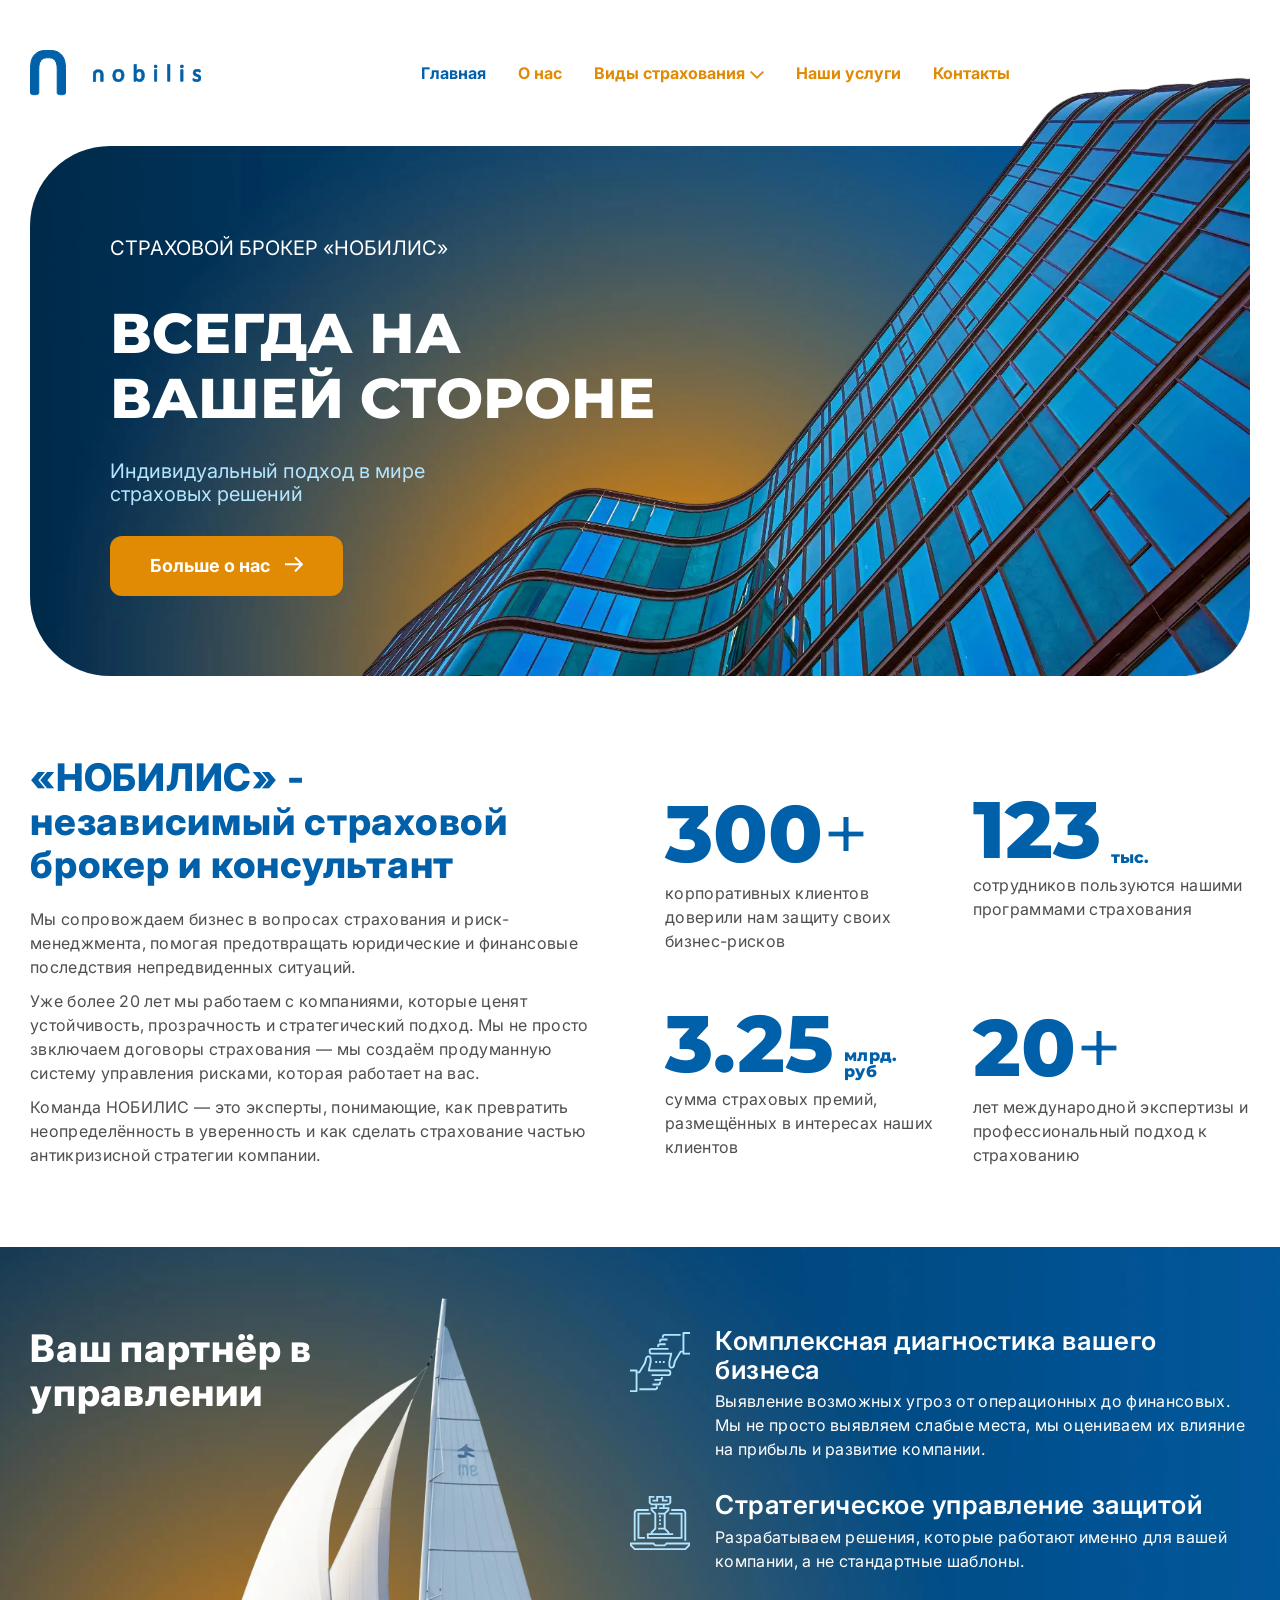
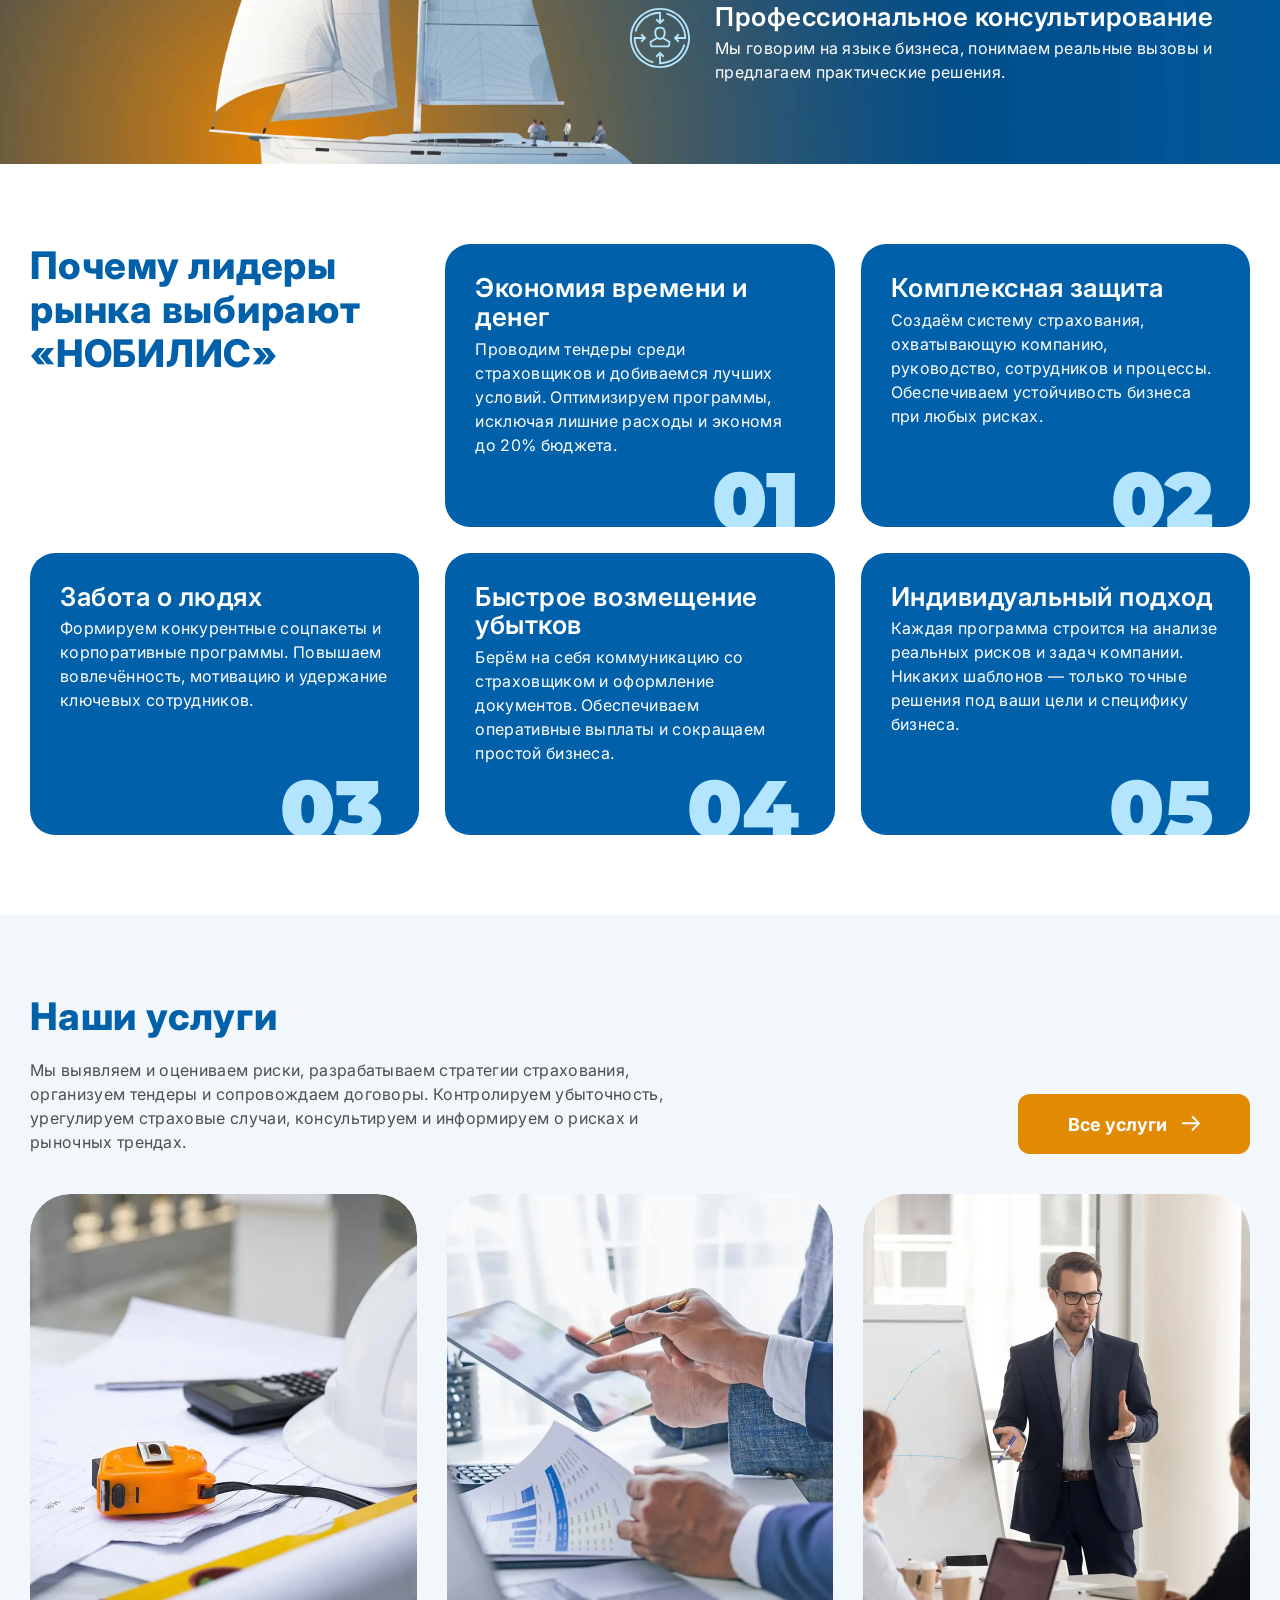
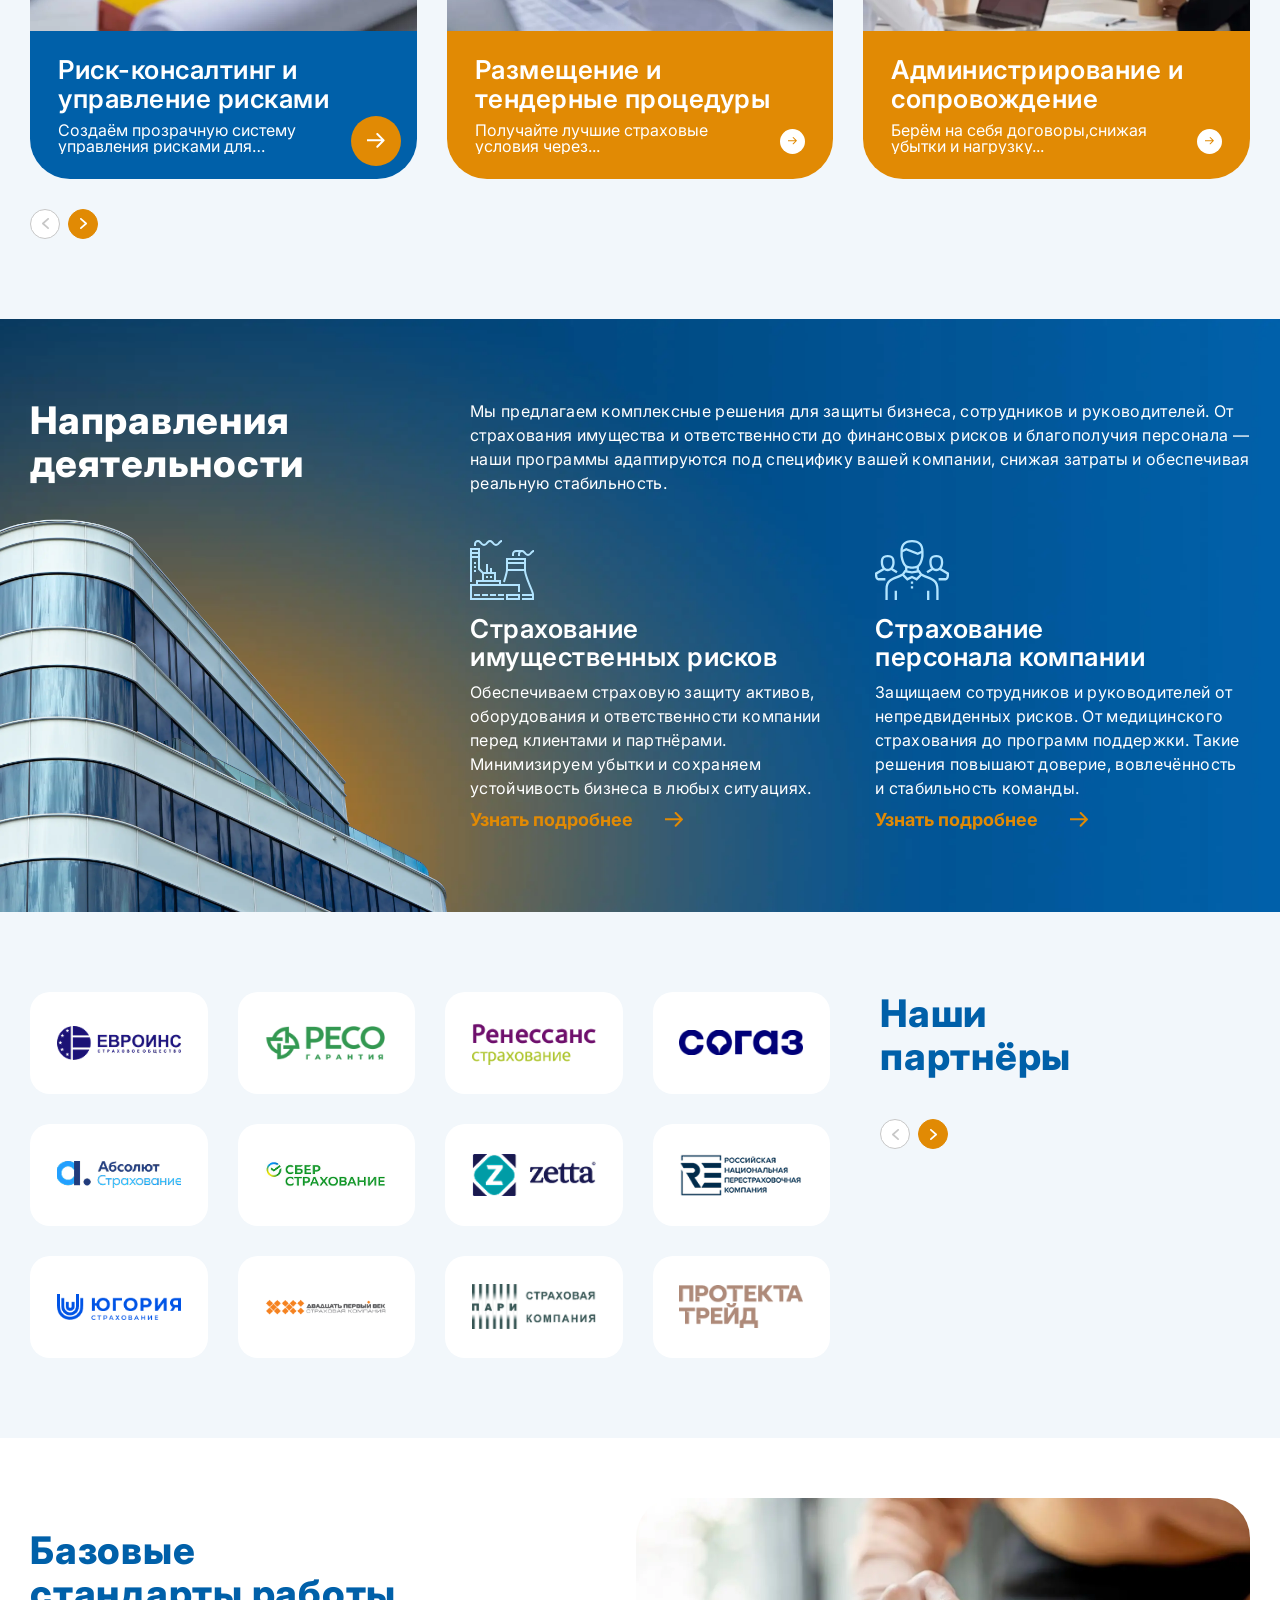
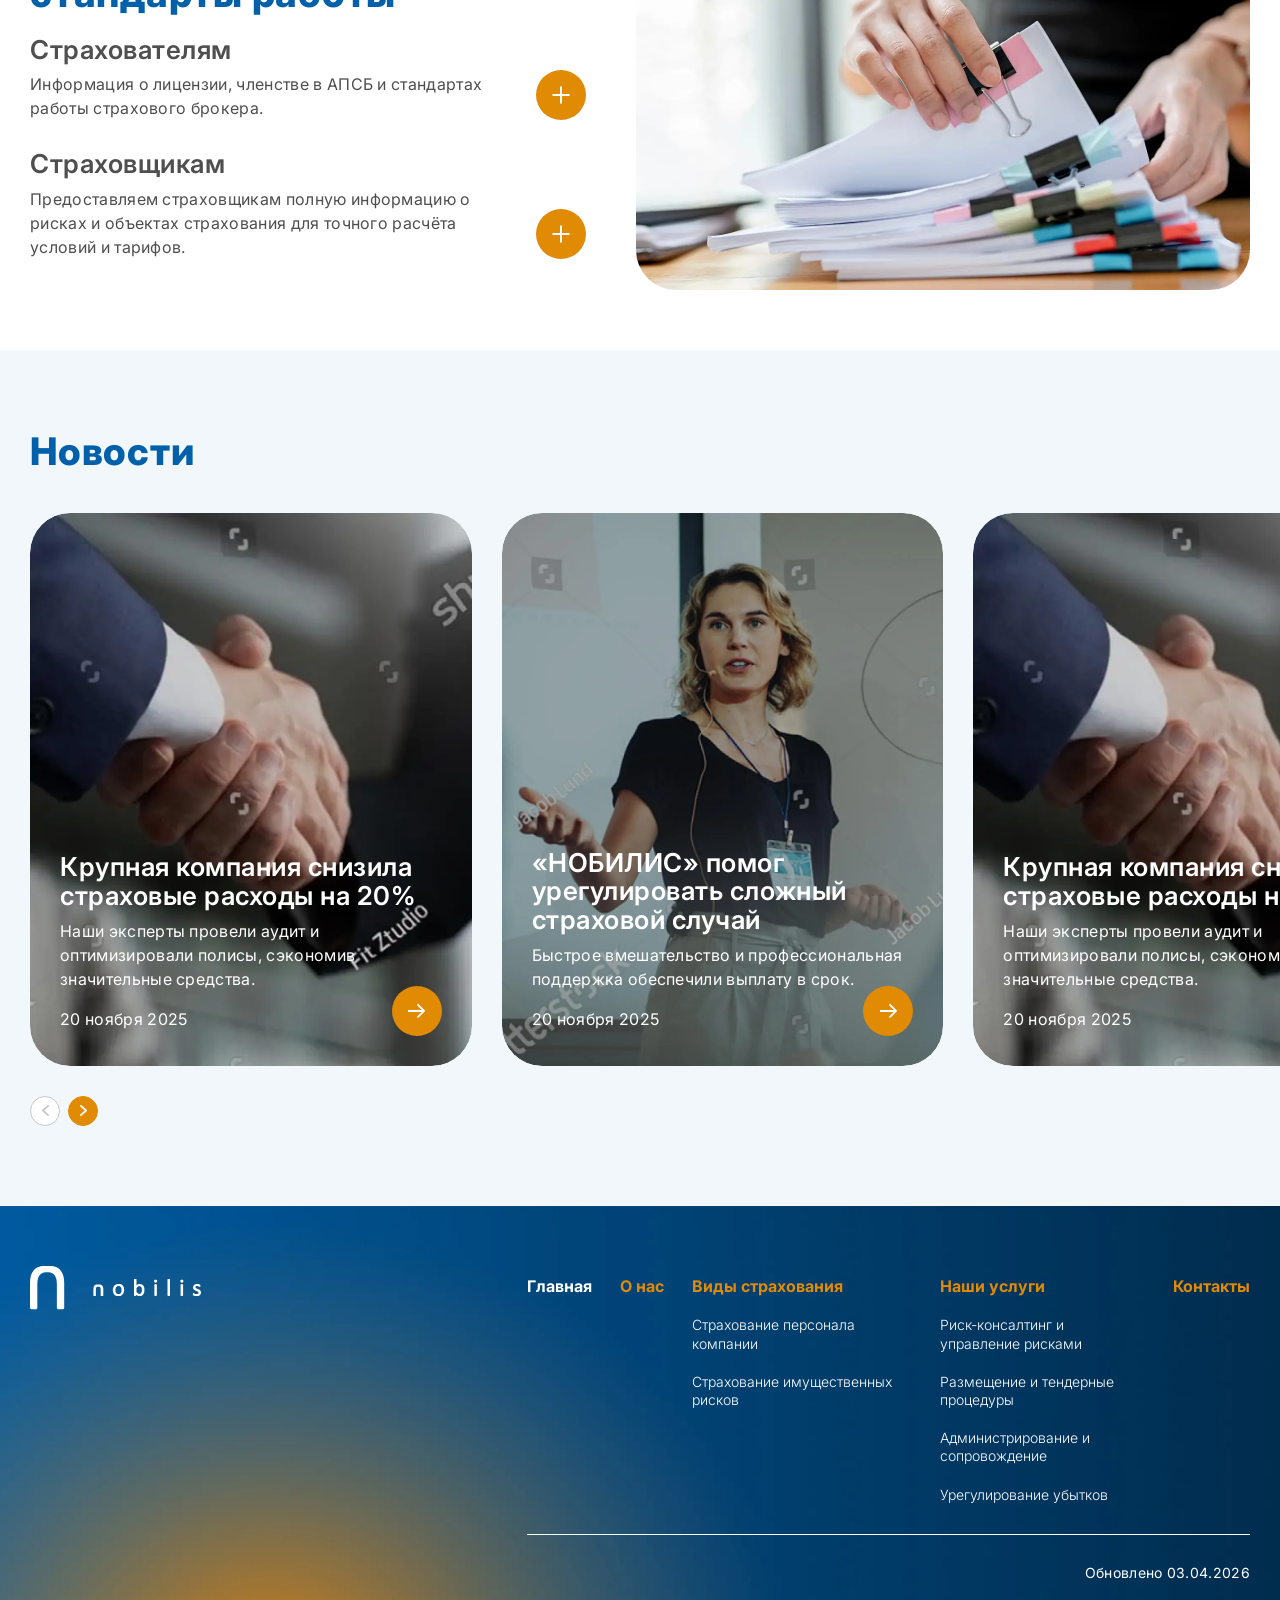
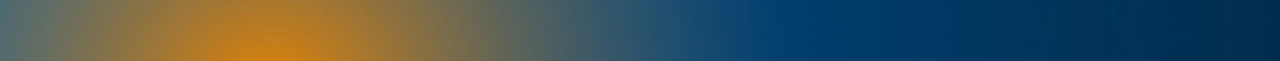
==== commit 4404fd25: "comment14" ====
--- a/index.html
+++ b/index.html
@@ -23,13 +23,14 @@
             <ul class="header__list">
                 <li><a class="active" href="index.html">Главная</a></li>
                 <li><a href="about.html">О нас</a></li>
-                <li><a href="services.html">Наши услуги</a></li>
                 <li class="has-dropdown">
                     <a href="#" class="dropdown-show">
-                        Направления деятельности
+                        Виды страхования
                         <span class="dropdown-arrow">
-                            <svg width="14" height="8" viewBox="0 0 14 8" fill="none" xmlns="http://www.w3.org/2000/svg">
-                                <path d="M7 8L0 1.21555L1.25417 0L7 5.59717L12.7458 0.0282681L14 1.24382L7 8Z" fill="#E18A04"/>
+                            <svg width="14" height="8" viewBox="0 0 14 8" fill="none"
+                                xmlns="http://www.w3.org/2000/svg">
+                                <path d="M7 8L0 1.21555L1.25417 0L7 5.59717L12.7458 0.0282681L14 1.24382L7 8Z"
+                                    fill="#E18A04" />
                             </svg>
 
                         </span>
@@ -39,6 +40,7 @@
                         <li><a href="services3.html">Страхование персонала компании</a></li>
                     </ul>
                 </li>
+                <li><a href="services.html">Наши услуги</a></li>
                 <li><a href="contacts.html">Контакты</a></li>
             </ul>
             <div class="burger">
@@ -62,7 +64,9 @@
 								<span class="btn-text">Больше о нас</span>
 								<span class="btn-icon">
 									<svg width="18" height="15" viewBox="0 0 18 15" fill="none" xmlns="http://www.w3.org/2000/svg">
-										<path d="M17.7071 8.07106C18.0976 7.68054 18.0976 7.04737 17.7071 6.65685L11.3431 0.292885C10.9526 -0.0976396 10.3195 -0.0976396 9.92893 0.292885C9.53841 0.683409 9.53841 1.31657 9.92893 1.7071L15.5858 7.36395L9.92893 13.0208C9.53841 13.4113 9.53841 14.0445 9.92893 14.435C10.3195 14.8255 10.9526 14.8255 11.3431 14.435L17.7071 8.07106ZM0 7.36395V8.36395H17V7.36395V6.36395H0V7.36395Z" fill="white"/>
+										<path
+											d="M17.7071 8.07106C18.0976 7.68054 18.0976 7.04737 17.7071 6.65685L11.3431 0.292885C10.9526 -0.0976396 10.3195 -0.0976396 9.92893 0.292885C9.53841 0.683409 9.53841 1.31657 9.92893 1.7071L15.5858 7.36395L9.92893 13.0208C9.53841 13.4113 9.53841 14.0445 9.92893 14.435C10.3195 14.8255 10.9526 14.8255 11.3431 14.435L17.7071 8.07106ZM0 7.36395V8.36395H17V7.36395V6.36395H0V7.36395Z"
+											fill="white" />
 									</svg>
 								</span>
 							</a>
@@ -79,15 +83,22 @@
 						<div class="info__left">
 							<h2 class="info__title h2">«НОБИЛИС» - независимый страховой брокер и консультант</h2>
 							<div class="info__text">
-								<p>Мы сопровождаем бизнес в вопросах страхования и риск-менеджмента, помогая предотвращать юридические и финансовые последствия непредвиденных ситуаций.</p>
-								<p>Уже более 20 лет мы работаем с компаниями, которые ценят устойчивость, прозрачность и стратегический подход. Мы не просто звключаем страховые договоры — мы создаём продуманную систему управления рисками, которая работает на вас.</p>
-								<p>Команда НОБИЛИС — это эксперты, понимающие, как превратить неопределённость в уверенность и как сделать страхование частью антикризисной стратегии компании.</p>
+								<p>Мы сопровождаем бизнес в вопросах страхования и риск-менеджмента, помогая предотвращать юридические и
+									финансовые последствия непредвиденных ситуаций.</p>
+								<p>Уже более 20 лет мы работаем с компаниями, которые ценят устойчивость, прозрачность и стратегический
+									подход. Мы не просто звключаем договоры страхования — мы создаём продуманную систему управления
+									рисками,
+									которая работает на вас.</p>
+								<p>Команда НОБИЛИС — это эксперты, понимающие, как превратить неопределённость в уверенность и как
+									сделать страхование частью антикризисной стратегии компании.</p>
 							</div>
 						</div>
 						<div class="info__right">
 							<div class="info__items">
 								<div class="info__item">
-									<div class="info__item-title"><p>300<span class="plus">+</span></p></div>
+									<div class="info__item-title">
+										<p>300<span class="plus">+</span></p>
+									</div>
 									<div class="info__item-text">
 										<p>корпоративных клиентов доверили нам защиту своих бизнес-рисков</p>
 									</div>
@@ -99,16 +110,17 @@
 									</div>
 								</div>
 								<div class="info__item">
-									<div class="info__item-title">3.25 <sup>млрд. - <br> руб</sup></div>
+									<div class="info__item-title">3.25 <sup>млрд. <br> руб</sup></div>
 									<div class="info__item-text">
 										<p>сумма страховых премий, размещённых в интересах наших клиентов</p>
 									</div>
 								</div>
 								<div class="info__item">
-									<div class="info__item-title"><p>20<span class="plus">+</span></p></div>
+									<div class="info__item-title">
+										<p>20<span class="plus">+</span></p>
+									</div>
 									<div class="info__item-text">
-										<p>лет международной экспертизы и независимый подход к страхованию</p>
+										<p>лет международной экспертизы и профессиональный подход к страхованию</p>
 									</div>
 								</div>
 							</div>
@@ -119,7 +131,7 @@
 			<section class="partner">
 				<div class="container">
 					<div class="partner__inner">
-						<h2 class="partner__title h2">Ваш партнёр в <br> антикризисном <br> управлении</h2>
+						<h2 class="partner__title h2">Ваш партнёр в <br> управлении</h2>
 						<div class="partner__items">
 							<div class="partner__item">
 								<div class="partner__item-icon">
@@ -127,7 +139,8 @@
 								</div>
 								<div class="partner__item-desc">
 									<div class="partner__item-title text26">Комплексная диагностика вашего бизнеса</div>
-									<div class="partner__item-text">Выявление возможных угроз от операционных до финансовых. Мы не просто выявляем слабые места, мы оцениваем их влияние на прибыль и развитие компании.</div>
+									<div class="partner__item-text">Выявление возможных угроз от операционных до финансовых. Мы не просто
+										выявляем слабые места, мы оцениваем их влияние на прибыль и развитие компании.</div>
 								</div>
 							</div>
 							<div class="partner__item">
@@ -136,7 +149,8 @@
 								</div>
 								<div class="partner__item-desc">
 									<div class="partner__item-title text26">Стратегическое управление защитой</div>
-									<div class="partner__item-text">Разрабатываем решения, которые работают именно для вашей компании, а не стандартные шаблоны.</div>
+									<div class="partner__item-text">Разрабатываем решения, которые работают именно для вашей компании, а
+										не стандартные шаблоны.</div>
 								</div>
 							</div>
 							<div class="partner__item">
@@ -145,7 +159,8 @@
 								</div>
 								<div class="partner__item-desc">
 									<div class="partner__item-title text26">Профессиональное консультирование</div>
-									<div class="partner__item-text">Мы говорим на языке бизнеса, понимаем реальные вызовы и предлагаем практические решения.</div>
+									<div class="partner__item-text">Мы говорим на языке бизнеса, понимаем реальные вызовы и предлагаем
+										практические решения.</div>
 								</div>
 							</div>
 						</div>
@@ -164,27 +179,32 @@
 							</div>
 							<div class="advantages__item">
 								<div class="advantages__item-title text26">Экономия времени и денег</div>
-								<div class="advantages__item-text">Проводим тендеры среди страховщиков и добиваемся лучших условий. Оптимизируем программы, исключая лишние расходы и экономя до 20% бюджета.</div>
+								<div class="advantages__item-text">Проводим тендеры среди страховщиков и добиваемся лучших условий.
+									Оптимизируем программы, исключая лишние расходы и экономя до 20% бюджета.</div>
 								<div class="advantages__item-number">01</div>
 							</div>
 							<div class="advantages__item">
 								<div class="advantages__item-title text26">Комплексная защита</div>
-								<div class="advantages__item-text">Создаём систему страхования, охватывающую компанию, руководство, сотрудников и процессы. Обеспечиваем устойчивость бизнеса при любых рисках.</div>
+								<div class="advantages__item-text">Создаём систему страхования, охватывающую компанию, руководство,
+									сотрудников и процессы. Обеспечиваем устойчивость бизнеса при любых рисках.</div>
 								<div class="advantages__item-number">02</div>
 							</div>
 							<div class="advantages__item">
 								<div class="advantages__item-title text26">Забота о людях</div>
-								<div class="advantages__item-text">Формируем прозрачные соцпакеты и корпоративные программы. Повышаем вовлечённость, мотивацию и удержание ключевых сотрудников.</div>
+								<div class="advantages__item-text">Формируем конкурентные соцпакеты и корпоративные программы. Повышаем
+									вовлечённость, мотивацию и удержание ключевых сотрудников.</div>
 								<div class="advantages__item-number">03</div>
 							</div>
 							<div class="advantages__item">
 								<div class="advantages__item-title text26">Быстрое возмещение убытков</div>
-								<div class="advantages__item-text">Берём на себя коммуникацию со страховщиком и оформление документов. Обеспечиваем оперативные выплаты и сокращаем простой бизнеса.</div>
+								<div class="advantages__item-text">Берём на себя коммуникацию со страховщиком и оформление документов.
+									Обеспечиваем оперативные выплаты и сокращаем простой бизнеса.</div>
 								<div class="advantages__item-number">04</div>
 							</div>
 							<div class="advantages__item">
 								<div class="advantages__item-title text26">Индивидуальный подход</div>
-								<div class="advantages__item-text">Каждая программа строится на анализе реальных рисков и задач компании. Никаких шаблонов — только точные решения под ваши цели и специфику бизнеса.</div>
+								<div class="advantages__item-text">Каждая программа строится на анализе реальных рисков и задач
+									компании. Никаких шаблонов — только точные решения под ваши цели и специфику бизнеса.</div>
 								<div class="advantages__item-number">05</div>
 							</div>
 						</div>
@@ -197,13 +217,17 @@
 						<div class="services-top">
 							<div class="services__group">
 								<h2 class="services__title h2">Наши услуги</h2>
-								<div class="services__text">Мы выявляем и оцениваем угрозы, разрабатываем стратегии страхования, организуем тендеры и ведём договоры. Контролируем убыточность, урегулируем страховые случаи, консультируем и информируем о рисках и рыночных трендах.</div>
+								<div class="services__text">Мы выявляем и оцениваем риски, разрабатываем стратегии страхования,
+									организуем тендеры и сопровождаем договоры. Контролируем убыточность, урегулируем страховые случаи,
+									консультируем и информируем о рисках и рыночных трендах.</div>
 							</div>
 							<a class="services__btn btn btn-orange" href="">
 								<span class="btn-text">Все услуги</span>
 								<span class="btn-icon">
 									<svg width="18" height="15" viewBox="0 0 18 15" fill="none" xmlns="http://www.w3.org/2000/svg">
-										<path d="M17.7071 8.07106C18.0976 7.68054 18.0976 7.04737 17.7071 6.65685L11.3431 0.292885C10.9526 -0.0976396 10.3195 -0.0976396 9.92893 0.292885C9.53841 0.683409 9.53841 1.31657 9.92893 1.7071L15.5858 7.36395L9.92893 13.0208C9.53841 13.4113 9.53841 14.0445 9.92893 14.435C10.3195 14.8255 10.9526 14.8255 11.3431 14.435L17.7071 8.07106ZM0 7.36395V8.36395H17V7.36395V6.36395H0V7.36395Z" fill="white"></path>
+										<path
+											d="M17.7071 8.07106C18.0976 7.68054 18.0976 7.04737 17.7071 6.65685L11.3431 0.292885C10.9526 -0.0976396 10.3195 -0.0976396 9.92893 0.292885C9.53841 0.683409 9.53841 1.31657 9.92893 1.7071L15.5858 7.36395L9.92893 13.0208C9.53841 13.4113 9.53841 14.0445 9.92893 14.435C10.3195 14.8255 10.9526 14.8255 11.3431 14.435L17.7071 8.07106ZM0 7.36395V8.36395H17V7.36395V6.36395H0V7.36395Z"
+											fill="white"></path>
 									</svg>
 								</span>
 							</a>
@@ -219,10 +243,13 @@
 											<div class="service-card__desc">
 												<a class="service-card__title text26" href="">Риск-консалтинг и <br> управление рисками</a>
 												<div class="service-card__group">
-													<div class="service-card__text">Создаём прозрачную систему управления рисками для уверенных решений бизнеса.</div>
+													<div class="service-card__text">Создаём прозрачную систему управления рисками для уверенных
+														решений бизнеса.</div>
 													<a class="service-card__btn" href="">
 														<svg width="9" height="8" viewBox="0 0 9 8" fill="none" xmlns="http://www.w3.org/2000/svg">
-															<path d="M8.68689 4.03544C8.88215 3.84018 8.88215 3.52359 8.68689 3.32833L5.50491 0.146351C5.30964 -0.0489113 4.99306 -0.0489113 4.7978 0.146351C4.60254 0.341613 4.60254 0.658195 4.7978 0.853458L7.62623 3.68188L4.7978 6.51031C4.60254 6.70557 4.60254 7.02216 4.7978 7.21742C4.99306 7.41268 5.30964 7.41268 5.50491 7.21742L8.68689 4.03544ZM0 3.68188V4.18188H8.33333V3.68188V3.18188H0V3.68188Z" fill="#E18A04"/>
+															<path
+																d="M8.68689 4.03544C8.88215 3.84018 8.88215 3.52359 8.68689 3.32833L5.50491 0.146351C5.30964 -0.0489113 4.99306 -0.0489113 4.7978 0.146351C4.60254 0.341613 4.60254 0.658195 4.7978 0.853458L7.62623 3.68188L4.7978 6.51031C4.60254 6.70557 4.60254 7.02216 4.7978 7.21742C4.99306 7.41268 5.30964 7.41268 5.50491 7.21742L8.68689 4.03544ZM0 3.68188V4.18188H8.33333V3.68188V3.18188H0V3.68188Z"
+																fill="#E18A04" />
 														</svg>
 													</a>
 												</div>
@@ -240,7 +267,9 @@
 													<div class="service-card__text">Получайте лучшие страховые условия через...</div>
 													<a class="service-card__btn" href="">
 														<svg width="9" height="8" viewBox="0 0 9 8" fill="none" xmlns="http://www.w3.org/2000/svg">
-															<path d="M8.68689 4.03544C8.88215 3.84018 8.88215 3.52359 8.68689 3.32833L5.50491 0.146351C5.30964 -0.0489113 4.99306 -0.0489113 4.7978 0.146351C4.60254 0.341613 4.60254 0.658195 4.7978 0.853458L7.62623 3.68188L4.7978 6.51031C4.60254 6.70557 4.60254 7.02216 4.7978 7.21742C4.99306 7.41268 5.30964 7.41268 5.50491 7.21742L8.68689 4.03544ZM0 3.68188V4.18188H8.33333V3.68188V3.18188H0V3.68188Z" fill="#E18A04"/>
+															<path
+																d="M8.68689 4.03544C8.88215 3.84018 8.88215 3.52359 8.68689 3.32833L5.50491 0.146351C5.30964 -0.0489113 4.99306 -0.0489113 4.7978 0.146351C4.60254 0.341613 4.60254 0.658195 4.7978 0.853458L7.62623 3.68188L4.7978 6.51031C4.60254 6.70557 4.60254 7.02216 4.7978 7.21742C4.99306 7.41268 5.30964 7.41268 5.50491 7.21742L8.68689 4.03544ZM0 3.68188V4.18188H8.33333V3.68188V3.18188H0V3.68188Z"
+																fill="#E18A04" />
 														</svg>
 													</a>
 												</div>
@@ -255,11 +284,12 @@
 											<div class="service-card__desc">
 												<a class="service-card__title text26" href="">Администрирование и сопровождение</a>
 												<div class="service-card__group">
-													<div class="service-card__text">Берём на себя договоры, -снижая убытки и нагрузку...</div>
+													<div class="service-card__text">Берём на себя договоры,снижая убытки и нагрузку...</div>
 													<a class="service-card__btn" href="">
 														<svg width="9" height="8" viewBox="0 0 9 8" fill="none" xmlns="http://www.w3.org/2000/svg">
-															<path d="M8.68689 4.03544C8.88215 3.84018 8.88215 3.52359 8.68689 3.32833L5.50491 0.146351C5.30964 -0.0489113 4.99306 -0.0489113 4.7978 0.146351C4.60254 0.341613 4.60254 0.658195 4.7978 0.853458L7.62623 3.68188L4.7978 6.51031C4.60254 6.70557 4.60254 7.02216 4.7978 7.21742C4.99306 7.41268 5.30964 7.41268 5.50491 7.21742L8.68689 4.03544ZM0 3.68188V4.18188H8.33333V3.68188V3.18188H0V3.68188Z" fill="#E18A04"/>
+															<path
+																d="M8.68689 4.03544C8.88215 3.84018 8.88215 3.52359 8.68689 3.32833L5.50491 0.146351C5.30964 -0.0489113 4.99306 -0.0489113 4.7978 0.146351C4.60254 0.341613 4.60254 0.658195 4.7978 0.853458L7.62623 3.68188L4.7978 6.51031C4.60254 6.70557 4.60254 7.02216 4.7978 7.21742C4.99306 7.41268 5.30964 7.41268 5.50491 7.21742L8.68689 4.03544ZM0 3.68188V4.18188H8.33333V3.68188V3.18188H0V3.68188Z"
+																fill="#E18A04" />
 														</svg>
 													</a>
 												</div>
@@ -272,13 +302,14 @@
 												<img src="img/services-img4.webp" alt="">
 											</a>
 											<div class="service-card__desc">
-												<a class="service-card__title text26" href="">Урегулирование - <br> убытков</a>
+												<a class="service-card__title text26" href="">Урегулирование <br> убытков</a>
 												<div class="service-card__group">
 													<div class="service-card__text">Максимальные выплаты без задержек и спорных отказов.</div>
 													<a class="service-card__btn" href="">
 														<svg width="9" height="8" viewBox="0 0 9 8" fill="none" xmlns="http://www.w3.org/2000/svg">
-															<path d="M8.68689 4.03544C8.88215 3.84018 8.88215 3.52359 8.68689 3.32833L5.50491 0.146351C5.30964 -0.0489113 4.99306 -0.0489113 4.7978 0.146351C4.60254 0.341613 4.60254 0.658195 4.7978 0.853458L7.62623 3.68188L4.7978 6.51031C4.60254 6.70557 4.60254 7.02216 4.7978 7.21742C4.99306 7.41268 5.30964 7.41268 5.50491 7.21742L8.68689 4.03544ZM0 3.68188V4.18188H8.33333V3.68188V3.18188H0V3.68188Z" fill="#E18A04"/>
+															<path
+																d="M8.68689 4.03544C8.88215 3.84018 8.88215 3.52359 8.68689 3.32833L5.50491 0.146351C5.30964 -0.0489113 4.99306 -0.0489113 4.7978 0.146351C4.60254 0.341613 4.60254 0.658195 4.7978 0.853458L7.62623 3.68188L4.7978 6.51031C4.60254 6.70557 4.60254 7.02216 4.7978 7.21742C4.99306 7.41268 5.30964 7.41268 5.50491 7.21742L8.68689 4.03544ZM0 3.68188V4.18188H8.33333V3.68188V3.18188H0V3.68188Z"
+																fill="#E18A04" />
 														</svg>
 													</a>
 												</div>
@@ -291,12 +322,16 @@
 						<div class="slider-nav">
 							<div class="swiper-button-prev">
 								<svg width="7" height="11" viewBox="0 0 7 11" fill="none" xmlns="http://www.w3.org/2000/svg">
-									<path d="M2.2423 5.50074L6.68586 9.38027C6.86322 9.53636 6.97432 9.75973 6.99483 10.0015C7.01534 10.2432 6.94358 10.4836 6.79527 10.67C6.64696 10.8564 6.43419 10.9737 6.20355 10.9961C5.97291 11.0185 5.7432 10.9442 5.56472 10.7895L0.314475 6.20538C0.216029 6.1192 0.136841 6.01143 0.0825019 5.88968C0.0281631 5.76792 -7.03515e-07 5.63515 -7.2114e-07 5.50074C-7.38766e-07 5.36634 0.028163 5.23357 0.0825018 5.11181C0.13684 4.99006 0.216029 4.88229 0.314475 4.79611L5.56472 0.211987C5.74312 0.0565598 5.97311 -0.0183151 6.20416 0.00381007C6.43522 0.0259343 6.64845 0.14325 6.797 0.329984C6.94556 0.516718 7.0173 0.7576 6.99646 0.999716C6.97562 1.24183 6.8639 1.46538 6.68586 1.62125L2.2423 5.50074Z" fill="white"/>
+									<path
+										d="M2.2423 5.50074L6.68586 9.38027C6.86322 9.53636 6.97432 9.75973 6.99483 10.0015C7.01534 10.2432 6.94358 10.4836 6.79527 10.67C6.64696 10.8564 6.43419 10.9737 6.20355 10.9961C5.97291 11.0185 5.7432 10.9442 5.56472 10.7895L0.314475 6.20538C0.216029 6.1192 0.136841 6.01143 0.0825019 5.88968C0.0281631 5.76792 -7.03515e-07 5.63515 -7.2114e-07 5.50074C-7.38766e-07 5.36634 0.028163 5.23357 0.0825018 5.11181C0.13684 4.99006 0.216029 4.88229 0.314475 4.79611L5.56472 0.211987C5.74312 0.0565598 5.97311 -0.0183151 6.20416 0.00381007C6.43522 0.0259343 6.64845 0.14325 6.797 0.329984C6.94556 0.516718 7.0173 0.7576 6.99646 0.999716C6.97562 1.24183 6.8639 1.46538 6.68586 1.62125L2.2423 5.50074Z"
+										fill="white" />
 								</svg>
 							</div>
 							<div class="swiper-button-next">
 								<svg width="7" height="11" viewBox="0 0 7 11" fill="none" xmlns="http://www.w3.org/2000/svg">
-									<path d="M2.2423 5.50074L6.68586 9.38027C6.86322 9.53636 6.97432 9.75973 6.99483 10.0015C7.01534 10.2432 6.94358 10.4836 6.79527 10.67C6.64696 10.8564 6.43419 10.9737 6.20355 10.9961C5.97291 11.0185 5.7432 10.9442 5.56472 10.7895L0.314475 6.20538C0.216029 6.1192 0.136841 6.01143 0.0825019 5.88968C0.0281631 5.76792 -7.03515e-07 5.63515 -7.2114e-07 5.50074C-7.38766e-07 5.36634 0.028163 5.23357 0.0825018 5.11181C0.13684 4.99006 0.216029 4.88229 0.314475 4.79611L5.56472 0.211987C5.74312 0.0565598 5.97311 -0.0183151 6.20416 0.00381007C6.43522 0.0259343 6.64845 0.14325 6.797 0.329984C6.94556 0.516718 7.0173 0.7576 6.99646 0.999716C6.97562 1.24183 6.8639 1.46538 6.68586 1.62125L2.2423 5.50074Z" fill="white"/>
+									<path
+										d="M2.2423 5.50074L6.68586 9.38027C6.86322 9.53636 6.97432 9.75973 6.99483 10.0015C7.01534 10.2432 6.94358 10.4836 6.79527 10.67C6.64696 10.8564 6.43419 10.9737 6.20355 10.9961C5.97291 11.0185 5.7432 10.9442 5.56472 10.7895L0.314475 6.20538C0.216029 6.1192 0.136841 6.01143 0.0825019 5.88968C0.0281631 5.76792 -7.03515e-07 5.63515 -7.2114e-07 5.50074C-7.38766e-07 5.36634 0.028163 5.23357 0.0825018 5.11181C0.13684 4.99006 0.216029 4.88229 0.314475 4.79611L5.56472 0.211987C5.74312 0.0565598 5.97311 -0.0183151 6.20416 0.00381007C6.43522 0.0259343 6.64845 0.14325 6.797 0.329984C6.94556 0.516718 7.0173 0.7576 6.99646 0.999716C6.97562 1.24183 6.8639 1.46538 6.68586 1.62125L2.2423 5.50074Z"
+										fill="white" />
 								</svg>
 							</div>
 						</div>
@@ -309,22 +344,33 @@
 						<h2 class="areas__title h2">Направления <br> деятельности</h2>
 						<div class="areas__group">
 							<div class="areas__text">
-								<p>Мы предлагаем комплексные решения для защиты бизнеса, сотрудников и руководителей. От имущества и ответственности до финансовых рисков и благополучия персонала — наши программы адаптируются под специфику вашей компании, снижая затраты и обеспечивая реальную стабильность.</p>
+								<p>
+									Мы предлагаем комплексные решения для защиты бизнеса, сотрудников и руководителей. От страхования
+									имущества и
+									ответственности до финансовых рисков и благополучия персонала — наши программы адаптируются под
+									специфику вашей
+									компании, снижая затраты и обеспечивая реальную стабильность.
+								</p>
 							</div>
 							<div class="areas__items">
 								<div class="areas__item">
 									<div class="areas__item-icon">
 										<img src="img/areas-icon.svg" alt="">
 									</div>
-									<div class="areas__item-title text26">Страхование <br>  -имущественных рисков</div>
+									<div class="areas__item-title text26">Страхование <br> имущественных рисков</div>
 									<div class="areas__item-text">
-										<p>Обеспечиваем защиту активов, оборудования и ответственности компании перед клиентами и партнёрами. Минимизируем убытки и сохраняем устойчивость бизнеса в любых ситуациях.</p>
+										<p>
+											Обеспечиваем страховую защиту активов, оборудования и ответственности компании перед клиентами и
+											партнёрами.
+											Минимизируем убытки и сохраняем устойчивость бизнеса в любых ситуациях.
+										</p>
 									</div>
 									<a href="" class="areas__item-link">
 										Узнать подробнее
 										<svg width="18" height="15" viewBox="0 0 18 15" fill="none" xmlns="http://www.w3.org/2000/svg">
-											<path d="M17.7071 8.07088C18.0976 7.68035 18.0976 7.04719 17.7071 6.65666L11.3431 0.292702C10.9526 -0.0978227 10.3195 -0.0978227 9.92893 0.292702C9.53841 0.683226 9.53841 1.31639 9.92893 1.70692L15.5858 7.36377L9.92893 13.0206C9.53841 13.4111 9.53841 14.0443 9.92893 14.4348C10.3195 14.8254 10.9526 14.8254 11.3431 14.4348L17.7071 8.07088ZM0 7.36377V8.36377H17V7.36377V6.36377H0V7.36377Z" fill="#E18A04"/>
+											<path
+												d="M17.7071 8.07088C18.0976 7.68035 18.0976 7.04719 17.7071 6.65666L11.3431 0.292702C10.9526 -0.0978227 10.3195 -0.0978227 9.92893 0.292702C9.53841 0.683226 9.53841 1.31639 9.92893 1.70692L15.5858 7.36377L9.92893 13.0206C9.53841 13.4111 9.53841 14.0443 9.92893 14.4348C10.3195 14.8254 10.9526 14.8254 11.3431 14.4348L17.7071 8.07088ZM0 7.36377V8.36377H17V7.36377V6.36377H0V7.36377Z"
+												fill="#E18A04" />
 										</svg>
 									</a>
 								</div>
@@ -332,15 +378,20 @@
 									<div class="areas__item-icon">
 										<img src="img/areas-icon2.svg" alt="">
 									</div>
-									<div class="areas__item-title text26">Страхование <br>  -персонала компании</div>
+									<div class="areas__item-title text26">Страхование <br> персонала компании</div>
 									<div class="areas__item-text">
-										<p>Защищаем сотрудников и руководителей от непредвиденных рисков — от медицинского страхования до программ поддержки. Такие решения повышают доверие, вовлечённость и стабильность команды.</p>
+										<p>
+											Защищаем сотрудников и руководителей от непредвиденных рисков. От медицинского страхования до
+											программ поддержки. Такие
+											решения повышают доверие, вовлечённость и стабильность команды.
+										</p>
 									</div>
 									<a href="" class="areas__item-link">
 										Узнать подробнее
 										<svg width="18" height="15" viewBox="0 0 18 15" fill="none" xmlns="http://www.w3.org/2000/svg">
-											<path d="M17.7071 8.07088C18.0976 7.68035 18.0976 7.04719 17.7071 6.65666L11.3431 0.292702C10.9526 -0.0978227 10.3195 -0.0978227 9.92893 0.292702C9.53841 0.683226 9.53841 1.31639 9.92893 1.70692L15.5858 7.36377L9.92893 13.0206C9.53841 13.4111 9.53841 14.0443 9.92893 14.4348C10.3195 14.8254 10.9526 14.8254 11.3431 14.4348L17.7071 8.07088ZM0 7.36377V8.36377H17V7.36377V6.36377H0V7.36377Z" fill="#E18A04"/>
+											<path
+												d="M17.7071 8.07088C18.0976 7.68035 18.0976 7.04719 17.7071 6.65666L11.3431 0.292702C10.9526 -0.0978227 10.3195 -0.0978227 9.92893 0.292702C9.53841 0.683226 9.53841 1.31639 9.92893 1.70692L15.5858 7.36377L9.92893 13.0206C9.53841 13.4111 9.53841 14.0443 9.92893 14.4348C10.3195 14.8254 10.9526 14.8254 11.3431 14.4348L17.7071 8.07088ZM0 7.36377V8.36377H17V7.36377V6.36377H0V7.36377Z"
+												fill="#E18A04" />
 										</svg>
 									</a>
 								</div>
@@ -352,20 +403,24 @@
 					<img src="img/areas-img.webp" alt="">
 				</div>
 			</section>
-            <section class="partners">
-                <div class="container">
-                    <div class="partners__inner">
+			<section class="partners">
+				<div class="container">
+					<div class="partners__inner">
 						<div class="partners__group">
 							<h2 class="partners__title h2">Наши <br> партнёры</h2>
 							<div class="slider-nav">
 								<div class="swiper-button-prev">
 									<svg width="7" height="11" viewBox="0 0 7 11" fill="none" xmlns="http://www.w3.org/2000/svg">
-										<path d="M2.2423 5.50074L6.68586 9.38027C6.86322 9.53636 6.97432 9.75973 6.99483 10.0015C7.01534 10.2432 6.94358 10.4836 6.79527 10.67C6.64696 10.8564 6.43419 10.9737 6.20355 10.9961C5.97291 11.0185 5.7432 10.9442 5.56472 10.7895L0.314475 6.20538C0.216029 6.1192 0.136841 6.01143 0.0825019 5.88968C0.0281631 5.76792 -7.03515e-07 5.63515 -7.2114e-07 5.50074C-7.38766e-07 5.36634 0.028163 5.23357 0.0825018 5.11181C0.13684 4.99006 0.216029 4.88229 0.314475 4.79611L5.56472 0.211987C5.74312 0.0565598 5.97311 -0.0183151 6.20416 0.00381007C6.43522 0.0259343 6.64845 0.14325 6.797 0.329984C6.94556 0.516718 7.0173 0.7576 6.99646 0.999716C6.97562 1.24183 6.8639 1.46538 6.68586 1.62125L2.2423 5.50074Z" fill="white"/>
+										<path
+											d="M2.2423 5.50074L6.68586 9.38027C6.86322 9.53636 6.97432 9.75973 6.99483 10.0015C7.01534 10.2432 6.94358 10.4836 6.79527 10.67C6.64696 10.8564 6.43419 10.9737 6.20355 10.9961C5.97291 11.0185 5.7432 10.9442 5.56472 10.7895L0.314475 6.20538C0.216029 6.1192 0.136841 6.01143 0.0825019 5.88968C0.0281631 5.76792 -7.03515e-07 5.63515 -7.2114e-07 5.50074C-7.38766e-07 5.36634 0.028163 5.23357 0.0825018 5.11181C0.13684 4.99006 0.216029 4.88229 0.314475 4.79611L5.56472 0.211987C5.74312 0.0565598 5.97311 -0.0183151 6.20416 0.00381007C6.43522 0.0259343 6.64845 0.14325 6.797 0.329984C6.94556 0.516718 7.0173 0.7576 6.99646 0.999716C6.97562 1.24183 6.8639 1.46538 6.68586 1.62125L2.2423 5.50074Z"
+											fill="white" />
 									</svg>
 								</div>
 								<div class="swiper-button-next">
 									<svg width="7" height="11" viewBox="0 0 7 11" fill="none" xmlns="http://www.w3.org/2000/svg">
-										<path d="M2.2423 5.50074L6.68586 9.38027C6.86322 9.53636 6.97432 9.75973 6.99483 10.0015C7.01534 10.2432 6.94358 10.4836 6.79527 10.67C6.64696 10.8564 6.43419 10.9737 6.20355 10.9961C5.97291 11.0185 5.7432 10.9442 5.56472 10.7895L0.314475 6.20538C0.216029 6.1192 0.136841 6.01143 0.0825019 5.88968C0.0281631 5.76792 -7.03515e-07 5.63515 -7.2114e-07 5.50074C-7.38766e-07 5.36634 0.028163 5.23357 0.0825018 5.11181C0.13684 4.99006 0.216029 4.88229 0.314475 4.79611L5.56472 0.211987C5.74312 0.0565598 5.97311 -0.0183151 6.20416 0.00381007C6.43522 0.0259343 6.64845 0.14325 6.797 0.329984C6.94556 0.516718 7.0173 0.7576 6.99646 0.999716C6.97562 1.24183 6.8639 1.46538 6.68586 1.62125L2.2423 5.50074Z" fill="white"/>
+										<path
+											d="M2.2423 5.50074L6.68586 9.38027C6.86322 9.53636 6.97432 9.75973 6.99483 10.0015C7.01534 10.2432 6.94358 10.4836 6.79527 10.67C6.64696 10.8564 6.43419 10.9737 6.20355 10.9961C5.97291 11.0185 5.7432 10.9442 5.56472 10.7895L0.314475 6.20538C0.216029 6.1192 0.136841 6.01143 0.0825019 5.88968C0.0281631 5.76792 -7.03515e-07 5.63515 -7.2114e-07 5.50074C-7.38766e-07 5.36634 0.028163 5.23357 0.0825018 5.11181C0.13684 4.99006 0.216029 4.88229 0.314475 4.79611L5.56472 0.211987C5.74312 0.0565598 5.97311 -0.0183151 6.20416 0.00381007C6.43522 0.0259343 6.64845 0.14325 6.797 0.329984C6.94556 0.516718 7.0173 0.7576 6.99646 0.999716C6.97562 1.24183 6.8639 1.46538 6.68586 1.62125L2.2423 5.50074Z"
+											fill="white" />
 									</svg>
 								</div>
 							</div>
@@ -451,9 +506,9 @@
 								</div>
 							</div>
 						</div>
-                    </div>
-                </div>
-            </section>
+					</div>
+				</div>
+			</section>
 			<section class="faq">
 				<div class="container">
 					<div class="faq__inner">
@@ -464,23 +519,35 @@
 									<div class="item-show">
 										<div class="item-group">
 											<div class="item-title text26">Страхователям</div>
-											<div class="item-subtitle">Информация о лицензии, членстве в АПСБ и стандартах работы страхового брокера.</div>
+											<div class="item-subtitle">Информация о лицензии, членстве в АПСБ и стандартах работы страхового
+												брокера.</div>
 										</div>
 										<div class="item-btn"></div>
 									</div>
 									<div class="item-hidden">
 										<div class="item-text">
 											<p>
-												ООО «Нобилис Страховые Брокеры» осуществляет деятельность и оказывает услуги в соответствии с Законом РФ «Об организации страхового дела в Российской Федерации», Федеральным законом от 13.07.2014 № 223-ФЗ «О саморегулируемых организациях в сфере финансового рынка и о внесении изменений в статьи 2 и 6 Федерального закона «О внесении изменений в отдельные законодательные акты Российской Федерации», утвержденными в соответствии с законодательством стандартами профессиональной деятельности страховых брокеров.
+												ООО «Нобилис Страховые Брокеры» осуществляет деятельность и оказывает услуги в соответствии с
+												Законом РФ «Об организации страхового дела в Российской Федерации», Федеральным законом от
+												13.07.2014 № 223-ФЗ «О саморегулируемых организациях в сфере финансового рынка и о внесении
+												изменений в статьи 2 и 6 Федерального закона «О внесении изменений в отдельные законодательные
+												акты Российской Федерации», утвержденными в соответствии с законодательством стандартами
+												профессиональной деятельности страховых брокеров.
 												<br>
 												Информация о компании
 												Орган страхового надзора – <a href="">Центральный Банк Российской Федерации.</a>
-												ООО «Нобилис Страховые Брокеры» действует на основании <a href="">лицензии ЦБ РФ № 4072 от 21.04.2023</a> и является членом
+												ООО «Нобилис Страховые Брокеры» действует на основании <a href="">лицензии ЦБ РФ № 4072 от
+													21.04.2023</a> и является членом
 												<a href="">Ассоциации Профессиональных Страховых Брокеров (АПСБ).</a>
 												<br>
-												ООО «Нобилис Страховые брокеры» — независимый страховой посредник, не участвующий в капитале какого-либо страховщика (страховщиков) и не осуществляющий страхование в интересах какого-либо страховщика (страховщиков). Страховые компании не участвуют в капитале ООО «Нобилис Страховые брокеры».
+												ООО «Нобилис Страховые брокеры» — независимый страховой посредник, не участвующий в капитале
+												какого-либо страховщика (страховщиков) и не осуществляющий страхование в интересах какого-либо
+												страховщика (страховщиков). Страховые компании не участвуют в капитале ООО «Нобилис Страховые
+												брокеры».
 												<br>
-												Направить обращение страховому брокеру можно по адресу электронной почты office@nobilisbrokers.ru, по телефону +7 495 645 4531 или письменным обращением по почте по адресу Москва, 129626, Проспект Мира, 102 стр. 16.
+												Направить обращение страховому брокеру можно по адресу электронной почты
+												office@nobilisbrokers.ru, по телефону +7 495 645 4531 или письменным обращением по почте по
+												адресу Москва, 129626, Проспект Мира, 102 стр. 16.
 												<br>
 												Реквизиты компании
 											</p>
@@ -491,14 +558,25 @@
 									<div class="item-show">
 										<div class="item-group">
 											<div class="item-title text26">Страховщикам</div>
-											<div class="item-subtitle">Предоставляем страховщикам полную информацию о рисках и объектах страхования для точного расчёта условий и тарифов.</div>
+											<div class="item-subtitle">Предоставляем страховщикам полную информацию о рисках и объектах
+												страхования для точного расчёта условий и тарифов.</div>
 										</div>
 										<div class="item-btn"></div>
 									</div>
 									<div class="item-hidden">
 										<div class="item-text">
-											<p>Предоставляем страховщикам полную информацию о рисках и объектах страхования для точного расчёта условий и тарифов.</p>
-											<p>Для формирования и оказания качественных и максимально приспособленных к потребностям клиентов условий страхования ООО «Нобилис Страховые брокеры» предоставляет Страховщикам подробную информацию о рисках, особенностях объектов страхования, отдельных видах деятельности, структуре портфелей по отдельным линиям страхового бизнеса, группам договоров страхования и т.п., в том числе, инженерные отчеты, основные показатели экономической деятельности, меры по улучшению противопожарной безопасности и условий труда. Мы также готовим обзоры по истории страховых случаев и статистику убыточности. По запросу Страховщика мы предоставляем иные информацию и документы, связанные с заключением и сопровождением договоров страхования, исполнением обязанностей сторонами договора, в порядке и в объеме, которые установлены законодательством Российской Федерации и договором между страховщиком и страховым брокером.</p>
+											<p>Предоставляем страховщикам полную информацию о рисках и объектах страхования для точного
+												расчёта условий и тарифов.</p>
+											<p>Для формирования и оказания качественных и максимально приспособленных к потребностям клиентов
+												условий страхования ООО «Нобилис Страховые брокеры» предоставляет Страховщикам подробную
+												информацию о рисках, особенностях объектов страхования, отдельных видах деятельности, структуре
+												портфелей по отдельным линиям страхового бизнеса, группам договоров страхования и т.п., в том
+												числе, инженерные отчеты, основные показатели экономической деятельности, меры по улучшению
+												противопожарной безопасности и условий труда. Мы также готовим обзоры по истории страховых
+												случаев и статистику убыточности. По запросу Страховщика мы предоставляем иные информацию и
+												документы, связанные с заключением и сопровождением договоров страхования, исполнением
+												обязанностей сторонами договора, в порядке и в объеме, которые установлены законодательством
+												Российской Федерации и договором между страховщиком и страховым брокером.</p>
 										</div>
 									</div>
 								</div>
@@ -529,7 +607,9 @@
 											<div class="news-card__date">20 ноября 2025</div>
 											<a class="news-card__btn" href="">
 												<svg width="18" height="15" viewBox="0 0 18 15" fill="none" xmlns="http://www.w3.org/2000/svg">
-													<path d="M17.7071 8.07088C18.0976 7.68035 18.0976 7.04719 17.7071 6.65666L11.3431 0.292702C10.9526 -0.0978227 10.3195 -0.0978227 9.92893 0.292702C9.53841 0.683226 9.53841 1.31639 9.92893 1.70692L15.5858 7.36377L9.92893 13.0206C9.53841 13.4111 9.53841 14.0443 9.92893 14.4348C10.3195 14.8254 10.9526 14.8254 11.3431 14.4348L17.7071 8.07088ZM0 7.36377V8.36377H17V7.36377V6.36377H0V7.36377Z" fill="white"/>
+													<path
+														d="M17.7071 8.07088C18.0976 7.68035 18.0976 7.04719 17.7071 6.65666L11.3431 0.292702C10.9526 -0.0978227 10.3195 -0.0978227 9.92893 0.292702C9.53841 0.683226 9.53841 1.31639 9.92893 1.70692L15.5858 7.36377L9.92893 13.0206C9.53841 13.4111 9.53841 14.0443 9.92893 14.4348C10.3195 14.8254 10.9526 14.8254 11.3431 14.4348L17.7071 8.07088ZM0 7.36377V8.36377H17V7.36377V6.36377H0V7.36377Z"
+														fill="white" />
 												</svg>
 											</a>
 										</div>
@@ -539,14 +619,17 @@
 											<img src="img/news-img2.webp" alt="">
 										</a>
 										<div class="news-card__desc">
-											<a class="news-card__title text26" href="">«НОБИЛИС» помог урегулировать сложный страховой случай</a>
+											<a class="news-card__title text26" href="">«НОБИЛИС» помог урегулировать сложный страховой
+												случай</a>
 											<div class="news-card__text">
 												<p>Быстрое вмешательство и профессиональная поддержка обеспечили выплату в срок.</p>
 											</div>
 											<div class="news-card__date">20 ноября 2025</div>
 											<a class="news-card__btn" href="">
 												<svg width="18" height="15" viewBox="0 0 18 15" fill="none" xmlns="http://www.w3.org/2000/svg">
-													<path d="M17.7071 8.07088C18.0976 7.68035 18.0976 7.04719 17.7071 6.65666L11.3431 0.292702C10.9526 -0.0978227 10.3195 -0.0978227 9.92893 0.292702C9.53841 0.683226 9.53841 1.31639 9.92893 1.70692L15.5858 7.36377L9.92893 13.0206C9.53841 13.4111 9.53841 14.0443 9.92893 14.4348C10.3195 14.8254 10.9526 14.8254 11.3431 14.4348L17.7071 8.07088ZM0 7.36377V8.36377H17V7.36377V6.36377H0V7.36377Z" fill="white"/>
+													<path
+														d="M17.7071 8.07088C18.0976 7.68035 18.0976 7.04719 17.7071 6.65666L11.3431 0.292702C10.9526 -0.0978227 10.3195 -0.0978227 9.92893 0.292702C9.53841 0.683226 9.53841 1.31639 9.92893 1.70692L15.5858 7.36377L9.92893 13.0206C9.53841 13.4111 9.53841 14.0443 9.92893 14.4348C10.3195 14.8254 10.9526 14.8254 11.3431 14.4348L17.7071 8.07088ZM0 7.36377V8.36377H17V7.36377V6.36377H0V7.36377Z"
+														fill="white" />
 												</svg>
 											</a>
 										</div>
@@ -563,7 +646,9 @@
 											<div class="news-card__date">20 ноября 2025</div>
 											<a class="news-card__btn" href="">
 												<svg width="18" height="15" viewBox="0 0 18 15" fill="none" xmlns="http://www.w3.org/2000/svg">
-													<path d="M17.7071 8.07088C18.0976 7.68035 18.0976 7.04719 17.7071 6.65666L11.3431 0.292702C10.9526 -0.0978227 10.3195 -0.0978227 9.92893 0.292702C9.53841 0.683226 9.53841 1.31639 9.92893 1.70692L15.5858 7.36377L9.92893 13.0206C9.53841 13.4111 9.53841 14.0443 9.92893 14.4348C10.3195 14.8254 10.9526 14.8254 11.3431 14.4348L17.7071 8.07088ZM0 7.36377V8.36377H17V7.36377V6.36377H0V7.36377Z" fill="white"/>
+													<path
+														d="M17.7071 8.07088C18.0976 7.68035 18.0976 7.04719 17.7071 6.65666L11.3431 0.292702C10.9526 -0.0978227 10.3195 -0.0978227 9.92893 0.292702C9.53841 0.683226 9.53841 1.31639 9.92893 1.70692L15.5858 7.36377L9.92893 13.0206C9.53841 13.4111 9.53841 14.0443 9.92893 14.4348C10.3195 14.8254 10.9526 14.8254 11.3431 14.4348L17.7071 8.07088ZM0 7.36377V8.36377H17V7.36377V6.36377H0V7.36377Z"
+														fill="white" />
 												</svg>
 											</a>
 										</div>
@@ -573,14 +658,17 @@
 											<img src="img/news-img2.webp" alt="">
 										</a>
 										<div class="news-card__desc">
-											<a class="news-card__title text26" href="">«НОБИЛИС» помог урегулировать сложный страховой случай</a>
+											<a class="news-card__title text26" href="">«НОБИЛИС» помог урегулировать сложный страховой
+												случай</a>
 											<div class="news-card__text">
 												<p>Быстрое вмешательство и профессиональная поддержка обеспечили выплату в срок.</p>
 											</div>
 											<div class="news-card__date">20 ноября 2025</div>
 											<a class="news-card__btn" href="">
 												<svg width="18" height="15" viewBox="0 0 18 15" fill="none" xmlns="http://www.w3.org/2000/svg">
-													<path d="M17.7071 8.07088C18.0976 7.68035 18.0976 7.04719 17.7071 6.65666L11.3431 0.292702C10.9526 -0.0978227 10.3195 -0.0978227 9.92893 0.292702C9.53841 0.683226 9.53841 1.31639 9.92893 1.70692L15.5858 7.36377L9.92893 13.0206C9.53841 13.4111 9.53841 14.0443 9.92893 14.4348C10.3195 14.8254 10.9526 14.8254 11.3431 14.4348L17.7071 8.07088ZM0 7.36377V8.36377H17V7.36377V6.36377H0V7.36377Z" fill="white"/>
+													<path
+														d="M17.7071 8.07088C18.0976 7.68035 18.0976 7.04719 17.7071 6.65666L11.3431 0.292702C10.9526 -0.0978227 10.3195 -0.0978227 9.92893 0.292702C9.53841 0.683226 9.53841 1.31639 9.92893 1.70692L15.5858 7.36377L9.92893 13.0206C9.53841 13.4111 9.53841 14.0443 9.92893 14.4348C10.3195 14.8254 10.9526 14.8254 11.3431 14.4348L17.7071 8.07088ZM0 7.36377V8.36377H17V7.36377V6.36377H0V7.36377Z"
+														fill="white" />
 												</svg>
 											</a>
 										</div>
@@ -597,7 +685,9 @@
 											<div class="news-card__date">20 ноября 2025</div>
 											<a class="news-card__btn" href="">
 												<svg width="18" height="15" viewBox="0 0 18 15" fill="none" xmlns="http://www.w3.org/2000/svg">
-													<path d="M17.7071 8.07088C18.0976 7.68035 18.0976 7.04719 17.7071 6.65666L11.3431 0.292702C10.9526 -0.0978227 10.3195 -0.0978227 9.92893 0.292702C9.53841 0.683226 9.53841 1.31639 9.92893 1.70692L15.5858 7.36377L9.92893 13.0206C9.53841 13.4111 9.53841 14.0443 9.92893 14.4348C10.3195 14.8254 10.9526 14.8254 11.3431 14.4348L17.7071 8.07088ZM0 7.36377V8.36377H17V7.36377V6.36377H0V7.36377Z" fill="white"/>
+													<path
+														d="M17.7071 8.07088C18.0976 7.68035 18.0976 7.04719 17.7071 6.65666L11.3431 0.292702C10.9526 -0.0978227 10.3195 -0.0978227 9.92893 0.292702C9.53841 0.683226 9.53841 1.31639 9.92893 1.70692L15.5858 7.36377L9.92893 13.0206C9.53841 13.4111 9.53841 14.0443 9.92893 14.4348C10.3195 14.8254 10.9526 14.8254 11.3431 14.4348L17.7071 8.07088ZM0 7.36377V8.36377H17V7.36377V6.36377H0V7.36377Z"
+														fill="white" />
 												</svg>
 											</a>
 										</div>
@@ -607,14 +697,17 @@
 											<img src="img/news-img2.webp" alt="">
 										</a>
 										<div class="news-card__desc">
-											<a class="news-card__title text26" href="">«НОБИЛИС» помог урегулировать сложный страховой случай</a>
+											<a class="news-card__title text26" href="">«НОБИЛИС» помог урегулировать сложный страховой
+												случай</a>
 											<div class="news-card__text">
 												<p>Быстрое вмешательство и профессиональная поддержка обеспечили выплату в срок.</p>
 											</div>
 											<div class="news-card__date">20 ноября 2025</div>
 											<a class="news-card__btn" href="">
 												<svg width="18" height="15" viewBox="0 0 18 15" fill="none" xmlns="http://www.w3.org/2000/svg">
-													<path d="M17.7071 8.07088C18.0976 7.68035 18.0976 7.04719 17.7071 6.65666L11.3431 0.292702C10.9526 -0.0978227 10.3195 -0.0978227 9.92893 0.292702C9.53841 0.683226 9.53841 1.31639 9.92893 1.70692L15.5858 7.36377L9.92893 13.0206C9.53841 13.4111 9.53841 14.0443 9.92893 14.4348C10.3195 14.8254 10.9526 14.8254 11.3431 14.4348L17.7071 8.07088ZM0 7.36377V8.36377H17V7.36377V6.36377H0V7.36377Z" fill="white"/>
+													<path
+														d="M17.7071 8.07088C18.0976 7.68035 18.0976 7.04719 17.7071 6.65666L11.3431 0.292702C10.9526 -0.0978227 10.3195 -0.0978227 9.92893 0.292702C9.53841 0.683226 9.53841 1.31639 9.92893 1.70692L15.5858 7.36377L9.92893 13.0206C9.53841 13.4111 9.53841 14.0443 9.92893 14.4348C10.3195 14.8254 10.9526 14.8254 11.3431 14.4348L17.7071 8.07088ZM0 7.36377V8.36377H17V7.36377V6.36377H0V7.36377Z"
+														fill="white" />
 												</svg>
 											</a>
 										</div>
@@ -624,12 +717,16 @@
 							<div class="slider-nav">
 								<div class="swiper-button-prev">
 									<svg width="7" height="11" viewBox="0 0 7 11" fill="none" xmlns="http://www.w3.org/2000/svg">
-										<path d="M2.2423 5.50074L6.68586 9.38027C6.86322 9.53636 6.97432 9.75973 6.99483 10.0015C7.01534 10.2432 6.94358 10.4836 6.79527 10.67C6.64696 10.8564 6.43419 10.9737 6.20355 10.9961C5.97291 11.0185 5.7432 10.9442 5.56472 10.7895L0.314475 6.20538C0.216029 6.1192 0.136841 6.01143 0.0825019 5.88968C0.0281631 5.76792 -7.03515e-07 5.63515 -7.2114e-07 5.50074C-7.38766e-07 5.36634 0.028163 5.23357 0.0825018 5.11181C0.13684 4.99006 0.216029 4.88229 0.314475 4.79611L5.56472 0.211987C5.74312 0.0565598 5.97311 -0.0183151 6.20416 0.00381007C6.43522 0.0259343 6.64845 0.14325 6.797 0.329984C6.94556 0.516718 7.0173 0.7576 6.99646 0.999716C6.97562 1.24183 6.8639 1.46538 6.68586 1.62125L2.2423 5.50074Z" fill="white"/>
+										<path
+											d="M2.2423 5.50074L6.68586 9.38027C6.86322 9.53636 6.97432 9.75973 6.99483 10.0015C7.01534 10.2432 6.94358 10.4836 6.79527 10.67C6.64696 10.8564 6.43419 10.9737 6.20355 10.9961C5.97291 11.0185 5.7432 10.9442 5.56472 10.7895L0.314475 6.20538C0.216029 6.1192 0.136841 6.01143 0.0825019 5.88968C0.0281631 5.76792 -7.03515e-07 5.63515 -7.2114e-07 5.50074C-7.38766e-07 5.36634 0.028163 5.23357 0.0825018 5.11181C0.13684 4.99006 0.216029 4.88229 0.314475 4.79611L5.56472 0.211987C5.74312 0.0565598 5.97311 -0.0183151 6.20416 0.00381007C6.43522 0.0259343 6.64845 0.14325 6.797 0.329984C6.94556 0.516718 7.0173 0.7576 6.99646 0.999716C6.97562 1.24183 6.8639 1.46538 6.68586 1.62125L2.2423 5.50074Z"
+											fill="white" />
 									</svg>
 								</div>
 								<div class="swiper-button-next">
 									<svg width="7" height="11" viewBox="0 0 7 11" fill="none" xmlns="http://www.w3.org/2000/svg">
-										<path d="M2.2423 5.50074L6.68586 9.38027C6.86322 9.53636 6.97432 9.75973 6.99483 10.0015C7.01534 10.2432 6.94358 10.4836 6.79527 10.67C6.64696 10.8564 6.43419 10.9737 6.20355 10.9961C5.97291 11.0185 5.7432 10.9442 5.56472 10.7895L0.314475 6.20538C0.216029 6.1192 0.136841 6.01143 0.0825019 5.88968C0.0281631 5.76792 -7.03515e-07 5.63515 -7.2114e-07 5.50074C-7.38766e-07 5.36634 0.028163 5.23357 0.0825018 5.11181C0.13684 4.99006 0.216029 4.88229 0.314475 4.79611L5.56472 0.211987C5.74312 0.0565598 5.97311 -0.0183151 6.20416 0.00381007C6.43522 0.0259343 6.64845 0.14325 6.797 0.329984C6.94556 0.516718 7.0173 0.7576 6.99646 0.999716C6.97562 1.24183 6.8639 1.46538 6.68586 1.62125L2.2423 5.50074Z" fill="white"/>
+										<path
+											d="M2.2423 5.50074L6.68586 9.38027C6.86322 9.53636 6.97432 9.75973 6.99483 10.0015C7.01534 10.2432 6.94358 10.4836 6.79527 10.67C6.64696 10.8564 6.43419 10.9737 6.20355 10.9961C5.97291 11.0185 5.7432 10.9442 5.56472 10.7895L0.314475 6.20538C0.216029 6.1192 0.136841 6.01143 0.0825019 5.88968C0.0281631 5.76792 -7.03515e-07 5.63515 -7.2114e-07 5.50074C-7.38766e-07 5.36634 0.028163 5.23357 0.0825018 5.11181C0.13684 4.99006 0.216029 4.88229 0.314475 4.79611L5.56472 0.211987C5.74312 0.0565598 5.97311 -0.0183151 6.20416 0.00381007C6.43522 0.0259343 6.64845 0.14325 6.797 0.329984C6.94556 0.516718 7.0173 0.7576 6.99646 0.999716C6.97562 1.24183 6.8639 1.46538 6.68586 1.62125L2.2423 5.50074Z"
+											fill="white" />
 									</svg>
 								</div>
 							</div>
@@ -638,7 +735,7 @@
 				</div>
 			</section>
 		</main>
-		<header class="footer">
+		<footer class="footer">
     <div class="container">
         <div class="footer__inner">
             <a class="footer__logo" href="index.html">
@@ -649,6 +746,13 @@
                     <li><a class="active" href="index.html">Главная</a></li>
                     <li><a href="about.html">О нас</a></li>
                     <li>
+                        <a href="services7.html">Виды страхования</a>
+                        <ul>
+                            <li><a href="services3.html">Страхование персонала <br> компании</a></li>
+                            <li><a href="services2.html">Страхование имущественных рисков</a></li>
+                        </ul>
+                    </li>
+                    <li>
                         <a href="services.html">Наши услуги</a>
                         <ul style="max-width: 205px">
                             <li><a href="services5.html">Риск-консалтинг и управление рисками</a></li>
@@ -657,25 +761,17 @@
                             <li><a href="services7.html">Урегулирование убытков</a></li>
                         </ul>
                     </li>
-                    <li>
-                        <a href="services7.html">Направления деятельности</a>
-                        <ul>
-                            <li><a href="services3.html">Страхование персонала компании</a></li>
-                            <li><a href="services2.html">Страхование имущественных рисков</a></li>
-                        </ul>
-                    </li>
                     <li><a href="contacts.html">Контакты</a></li>
                 </ul>
                 <div class="footer__text">Обновлено 03.04.2026</div>
             </div>
         </div>
     </div>
-</header>
-
+</footer>
 	</div>
 	<script src="js/libs.min.js"></script>
 <script src="js/main.min.js"></script>
 
 </body>
 
-</html>
+</html>
--- a/css/style.min.css
+++ b/css/style.min.css
@@ -1,2 +1,2 @@
-@import url(https://fonts.googleapis.com/css2?family=Inter:ital,opsz,wght@0,14..32,100..900;1,14..32,100..900&display=swap);@import url(https://fonts.googleapis.com/css2?family=Montserrat:ital,wght@0,100..900;1,100..900&display=swap);*,::after,::before{-webkit-box-sizing:inherit;box-sizing:inherit}*{-webkit-box-sizing:border-box;box-sizing:border-box}a,body,div,form,h1,h2,h3,h4,h5,label,li,p,ul{margin:0;padding:0;border:0;text-decoration:none;line-height:1;-webkit-box-sizing:border-box;box-sizing:border-box}button,input,textarea{outline:0!important;font-family:Inter}button{border:none;cursor:pointer;-webkit-transition:.3s;-o-transition:.3s;transition:.3s}.btn{display:-webkit-box;display:-ms-flexbox;display:flex;-webkit-box-pack:center;-ms-flex-pack:center;justify-content:center;-webkit-box-align:center;-ms-flex-align:center;align-items:center}input:active,input[type=checkbox]:focus,input[type=file]:focus,input[type=radio]:focus,input[type=text]:focus{outline:0!important}html{height:100%;scroll-behavior:smooth;-webkit-box-sizing:border-box;box-sizing:border-box}body{height:100%;background:#fff;font-family:Inter,sans-serif;font-weight:400;color:#4f4f4f;overflow-x:hidden}.fixed-body{overflow:hidden}h1,h2,h3,h4,h5,h6,img,p{margin:0;padding:0;height:auto;-o-object-fit:cover;object-fit:cover}img{display:block}a{color:inherit;text-decoration:none;-webkit-transition:.3s;-o-transition:.3s;transition:.3s}li,ul{margin:0;padding:0;list-style:none}.container{max-width:1600px;padding:0 0 0 106px;margin:0 auto}@media screen and (max-width:1689px){.container{padding:0 30px}}.wrapper{overflow:hidden}.btn-orange{gap:15px;background:#e18a04;border-radius:12px;color:#fff}.btn-orange:hover{background:#0060a9}.btn-orange .btn-text{line-height:130%;font-weight:700}.btn-orange .btn-icon{width:18px}.btn-orange .btn-icon svg{width:100%;height:auto}.h2{font-size:38px;line-height:115%;font-weight:800;letter-spacing:.76px}.text26{font-size:26px;line-height:110%;font-weight:600;letter-spacing:.52px}.swiper-button-next,.swiper-button-prev{width:30px;height:30px;display:-webkit-box;display:-ms-flexbox;display:flex;-webkit-box-pack:center;-ms-flex-pack:center;justify-content:center;-webkit-box-align:center;-ms-flex-align:center;align-items:center;background:#e18a04;border:1px solid #e18a04;border-radius:50%;opacity:1!important;-webkit-transition:.3s;-o-transition:.3s;transition:.3s}.swiper-button-next:after,.swiper-button-prev:after{display:none}.swiper-button-next:hover,.swiper-button-prev:hover{background:#0060a9;border-color:#0060a9}.swiper-button-next svg,.swiper-button-prev svg{width:7px;height:auto}.swiper-button-next svg path,.swiper-button-prev svg path{-webkit-transition:.3s;-o-transition:.3s;transition:.3s}.swiper-button-next svg{-webkit-transform:rotate(-180deg);-ms-transform:rotate(-180deg);transform:rotate(-180deg)}.swiper-button-disabled{background:#fff;border-color:#c7c7c7}.swiper-button-disabled svg path{fill:#c7c7c7!important}@media screen and (max-width:992px){.container{padding:0 15px}.h2{font-size:32px}.text26{font-size:24px}}@media screen and (max-width:576px){.h2{font-size:28px}.text26{font-size:20px}}.header{position:relative;z-index:5;padding:50px 0}.header__inner{display:-webkit-box;display:-ms-flexbox;display:flex;-webkit-box-pack:justify;-ms-flex-pack:justify;justify-content:space-between;-webkit-box-align:center;-ms-flex-align:center;align-items:center;gap:37px;padding-right:290px}.header__logo{width:172px;-ms-flex-negative:0;flex-shrink:0;display:block}.header__logo img{width:100%}.header__list{display:-webkit-box;display:-ms-flexbox;display:flex;-webkit-box-align:start;-ms-flex-align:start;align-items:start;gap:37px}.header__list li{position:relative}.header__list li a{font-size:19px;line-height:130%;font-weight:700;color:#e18a04}.header__list .active,.header__list li a:hover{color:#0060a9}.header .has-dropdown--active .dropdown-arrow{-webkit-transform:rotate(-180deg);-ms-transform:rotate(-180deg);transform:rotate(-180deg)}.header .has-dropdown--active .dropdown{-webkit-transform:translateY(0);-ms-transform:translateY(0);transform:translateY(0);opacity:1;pointer-events:auto}.header .dropdown{position:absolute;top:100%;left:-20px;-webkit-transform:translateY(-8px);-ms-transform:translateY(-8px);transform:translateY(-8px);min-width:280px;background:#fff;border-radius:12px;-webkit-box-shadow:0 8px 24px rgba(0,0,0,.12);box-shadow:0 8px 24px rgba(0,0,0,.12);padding:20px 0;opacity:0;pointer-events:none;-webkit-transition:.125s;-o-transition:.125s;transition:.125s}.header .dropdown li a{display:block;padding:10px 20px;font-size:16px;line-height:130%;white-space:nowrap;color:#333}.header .dropdown li a:hover{background:rgba(0,96,169,.06);color:#0060a9}.header .dropdown-show{display:-webkit-box;display:-ms-flexbox;display:flex;-webkit-box-align:center;-ms-flex-align:center;align-items:center;gap:5px}.header .dropdown-show:hover .dropdown-arrow svg path{fill:#0060a9}.header .dropdown-arrow{width:14px;-ms-flex-negative:0;flex-shrink:0;-webkit-transition:.3s;-o-transition:.3s;transition:.3s}.header .dropdown-arrow svg{width:100%;height:auto}.header .dropdown-arrow svg path{-webkit-transition:.3s;-o-transition:.3s;transition:.3s}.burger{display:none}@media screen and (max-width:1400px){.header__inner{gap:32px;padding-right:240px}.header__list{gap:32px}.header__list li a{font-size:16px}.header .dropdown li a{font-size:14px}}@media screen and (max-width:1200px){.header{padding:40px 0}.header__inner{padding-right:0}.header__list li a{font-size:14px}.header .dropdown{min-width:260px}.header .dropdown li a{padding:8px 16px;font-size:12px}}@media screen and (max-width:992px){.header{padding:24px 0}.header__list{position:fixed;z-index:10;top:0;left:0;width:100%;height:100%;-webkit-box-orient:vertical;-webkit-box-direction:normal;-ms-flex-direction:column;flex-direction:column;-webkit-box-align:center;-ms-flex-align:center;align-items:center;text-align:center;background:#fff;padding:100px 15px;opacity:0;pointer-events:none;-webkit-transition:.3s;-o-transition:.3s;transition:.3s}.header__list--active{opacity:1;pointer-events:auto}.header .has-dropdown--active .dropdown{display:block}.header .dropdown{position:static;-webkit-transform:unset;-ms-transform:unset;transform:unset;display:none;background:rgba(0,0,0,0);-webkit-box-shadow:unset;box-shadow:unset;padding:20px 0 0;opacity:1;pointer-events:auto}.header .dropdown-show{-webkit-box-pack:center;-ms-flex-pack:center;justify-content:center}.header .dropdown li:not(:last-child){margin-bottom:20px}.header .dropdown li a{padding:0;color:#e18a04}.burger{position:relative;z-index:12;width:32px;height:20px;display:block;cursor:pointer}.burger span{position:absolute;left:0;width:100%;height:2px;background:#0060a9;border-radius:3px;-webkit-transition:.3s;-o-transition:.3s;transition:.3s}.burger span:nth-child(1){top:0}.burger span:nth-child(2){position:absolute;top:50%;-webkit-transform:translate(0,-50%);-ms-transform:translate(0,-50%);transform:translate(0,-50%)}.burger span:nth-child(3){bottom:0}.burger--active span:nth-child(1){top:9px;-webkit-transform:rotate(-45deg);-ms-transform:rotate(-45deg);transform:rotate(-45deg)}.burger--active span:nth-child(2){display:none}.burger--active span:nth-child(3){bottom:9px;-webkit-transform:rotate(45deg);-ms-transform:rotate(45deg);transform:rotate(45deg)}}.main{padding-top:50px;color:#fff}.main .container{padding-left:0}.main__inner{position:relative;background-image:url(../img/main-bg.webp);background-repeat:no-repeat;background-position:center;background-size:cover;border-radius:90px;padding:108px 30px 108px 106px}.main__desc{position:relative;z-index:3;max-width:700px}.main__subtitle{font-size:23px;line-height:226%;text-transform:uppercase;margin-bottom:30px}.main__title{font-family:Montserrat;font-size:66px;line-height:115%;font-weight:800;text-transform:uppercase;margin-bottom:30px}.main__text{font-size:23px;line-height:115%;color:#b3e5ff;margin-bottom:30px}.main__btn{height:60px;display:-webkit-inline-box;display:-ms-inline-flexbox;display:inline-flex;padding:5px 40px}.main__btn .btn-text{font-size:18px}.main__img{position:absolute;z-index:2;right:0;bottom:0;max-width:1125px;pointer-events:none}.main__img img{max-width:100%}.info{padding:100px 0}.info__inner{display:-webkit-box;display:-ms-flexbox;display:flex;-webkit-box-pack:justify;-ms-flex-pack:justify;justify-content:space-between;-webkit-box-align:end;-ms-flex-align:end;align-items:flex-end;gap:50px}.info__left{width:50%;max-width:679px}.info__right{width:50%;max-width:648px}.info__title{max-width:542px;color:#0060a9;margin-bottom:20px}.info__text{display:grid;grid-template-columns:100%;gap:10px}.info__text p{font-size:16px;line-height:150%;letter-spacing:.32px}.info__items{display:grid;grid-template-columns:repeat(2,calc(50% - 15px));gap:55px 30px}.info__item-title{display:-webkit-box;display:-ms-flexbox;display:flex;-webkit-box-align:end;-ms-flex-align:end;align-items:flex-end;gap:10px;font-family:Montserrat;font-size:100px;line-height:90%;font-weight:800;color:#0060a9;margin-bottom:7px}.info__item-title sup{font-size:16px;line-height:100%;letter-spacing:.32px}.info__item-title p{display:-webkit-box;display:-ms-flexbox;display:flex;-webkit-box-align:center;-ms-flex-align:center;align-items:center}.info__item-title .plus{font-size:100px;line-height:90%;font-weight:400}.info__item-text p{font-size:16px;line-height:150%;letter-spacing:.32px}.partner{background-image:url(../img/partner-bg.webp);background-repeat:no-repeat;background-position:center;background-size:cover;color:#fff}.partner__inner{position:relative;display:-webkit-box;display:-ms-flexbox;display:flex;-webkit-box-pack:justify;-ms-flex-pack:justify;justify-content:space-between;-webkit-box-align:start;-ms-flex-align:start;align-items:start;gap:50px;padding:100px 0}.partner__title{position:relative;z-index:2}.partner__items{position:relative;z-index:2;max-width:620px;display:grid;grid-template-columns:100%;gap:30px}.partner__item{display:-webkit-box;display:-ms-flexbox;display:flex;-webkit-box-align:start;-ms-flex-align:start;align-items:start;gap:25px}.partner__item-icon{width:60px;-ms-flex-negative:0;flex-shrink:0;margin-top:5px}.partner__item-icon img{max-width:100%}.partner__item-title{margin-bottom:5px}.partner__item-text{font-size:16px;line-height:150%;letter-spacing:.32px}.partner__img{position:absolute;left:270px;bottom:0;max-width:586px;pointer-events:none}.partner__img img{width:100%}.advantages{padding:100px 0}.advantages__top{display:-webkit-box;display:-ms-flexbox;display:flex;-webkit-box-pack:justify;-ms-flex-pack:justify;justify-content:space-between;-webkit-box-align:start;-ms-flex-align:start;align-items:start;gap:50px;margin-bottom:50px}.advantages__top .advantages__title{-ms-flex-negative:0;flex-shrink:0}.advantages__text{max-width:670px}.advantages__text p{font-size:16px;line-height:150%;letter-spacing:.32px}.advantages__items{display:grid;grid-template-columns:repeat(3,calc(33.3333333333% - 17.3333333333px));gap:26px}.advantages__title{color:#0060a9}.advantages__item{position:relative;display:-webkit-box;display:-ms-flexbox;display:flex;-webkit-box-orient:vertical;-webkit-box-direction:normal;-ms-flex-direction:column;flex-direction:column;background:#0060a9;border-radius:25px;padding:30px 36px 70px;color:#fff;overflow:hidden}.advantages__item:nth-child(1){background:rgba(0,0,0,0);border-radius:0;padding:0}.advantages__item-icon{width:60px;height:50px;margin-bottom:20px}.advantages__item-icon img{max-width:100%;max-height:100%}.advantages__item-title{margin-bottom:5px}.advantages__item-text{font-size:16px;line-height:150%;letter-spacing:.32px}.advantages__item-number{position:absolute;right:36px;bottom:-10px;font-family:Montserrat;font-size:80px;line-height:88%;font-weight:900;color:#b3e5ff}.services{background:rgba(0,96,169,.05);padding:100px 0}.services-top{display:-webkit-box;display:-ms-flexbox;display:flex;-webkit-box-pack:justify;-ms-flex-pack:justify;justify-content:space-between;-webkit-box-align:end;-ms-flex-align:end;align-items:flex-end;gap:50px;margin-bottom:40px}.services__group{max-width:680px}.services__title{color:#0060a9;margin-bottom:20px}.services__text{font-size:16px;line-height:150%;letter-spacing:.32px}.services__btn{height:60px;-ms-flex-negative:0;flex-shrink:0;padding:5px 50px}.services__btn .btn-text{font-size:18px}.services__slider{position:relative}.services .swiper-wrapper{-webkit-box-align:stretch;-ms-flex-align:stretch;align-items:stretch}.services .swiper-slide{height:auto;-webkit-transition:.125s;-o-transition:.125s;transition:.125s}.services .swiper-slide-active .service-card__desc{background:#0060a9}.services .swiper-slide-active .service-card__btn{background:rgba(0,0,0,0)}.services .swiper-slide-active .service-card__btn:before{content:"";position:absolute;top:50%;left:50%;-webkit-transform:translate(-50%,-50%);-ms-transform:translate(-50%,-50%);transform:translate(-50%,-50%);width:50px;height:50px;background:#e18a04;border-radius:50%}.services .swiper-slide-active .service-card__btn svg{width:18px}.services .swiper-slide-active .service-card__btn svg path{fill:#fff}.services .slider-nav{display:-webkit-box;display:-ms-flexbox;display:flex;-webkit-box-align:center;-ms-flex-align:center;align-items:center;gap:8px;margin-top:30px}.services .swiper-button-next,.services .swiper-button-prev{position:static;margin:0!important}.service-card{color:#fff}.service-card__wrap{height:100%;display:-webkit-box;display:-ms-flexbox;display:flex;-webkit-box-orient:vertical;-webkit-box-direction:normal;-ms-flex-direction:column;flex-direction:column}.service-card__img{position:relative;display:block;border-radius:40px 40px 0 0;overflow:hidden}.service-card__img:hover img{-webkit-transform:scale(1.2);-ms-transform:scale(1.2);transform:scale(1.2)}.service-card__img img{width:100%;height:437px;border-radius:40px 40px 0 0;-webkit-transition:.5s;-o-transition:.5s;transition:.5s}.service-card__desc{-webkit-box-flex:1;-ms-flex-positive:1;flex-grow:1;background:#e18a04;border-radius:0 0 40px 40px;padding:25px 28px}.service-card__title{max-width:400px;display:block;margin-bottom:8px;display:-webkit-box;-webkit-line-clamp:2;-webkit-box-orient:vertical;overflow:hidden;-o-text-overflow:ellipsis;text-overflow:ellipsis}.service-card__group{display:-webkit-box;display:-ms-flexbox;display:flex;-webkit-box-pack:justify;-ms-flex-pack:justify;justify-content:space-between;-webkit-box-align:end;-ms-flex-align:end;align-items:flex-end;gap:40px}.service-card__text{max-width:400px;display:-webkit-box;-webkit-line-clamp:2;-webkit-box-orient:vertical;overflow:hidden;-o-text-overflow:ellipsis;text-overflow:ellipsis}.service-card__btn{position:relative;width:25px;height:25px;-ms-flex-negative:0;flex-shrink:0;display:-webkit-box;display:-ms-flexbox;display:flex;-webkit-box-pack:center;-ms-flex-pack:center;justify-content:center;-webkit-box-align:center;-ms-flex-align:center;align-items:center;background:#fff;border-radius:50%}.service-card__btn svg{position:relative;z-index:2;width:9px;height:auto}.areas{position:relative;background-image:url(../img/areas-bg.webp);background-repeat:no-repeat;background-position:center;background-size:cover;padding:100px 0 120px;color:#fff}.areas .container{position:relative;z-index:2}.areas__inner{max-width:1220px;display:-webkit-box;display:-ms-flexbox;display:flex;-webkit-box-pack:justify;-ms-flex-pack:justify;justify-content:space-between;-webkit-box-align:start;-ms-flex-align:start;align-items:start;gap:50px;margin-left:auto}.areas__group{max-width:780px}.areas__text{margin-bottom:45px}.areas__text p{font-size:16px;line-height:150%;letter-spacing:.32px}.areas__items{display:grid;grid-template-columns:repeat(2,calc(50% - 15px));gap:30px}.areas__item-icon{width:74px;height:60px;margin-bottom:15px}.areas__item-icon img{max-width:100%;max-height:100%}.areas__item-text,.areas__item-title{margin-bottom:8px}.areas__item-text p{font-size:16px;line-height:150%;letter-spacing:.32px}.areas__item-link{display:-webkit-box;display:-ms-flexbox;display:flex;-webkit-box-align:center;-ms-flex-align:center;align-items:center;gap:32px;font-size:18px;line-height:133%;font-weight:700;color:#e18a04}.areas__item-link:hover{color:#fff}.areas__item-link:hover svg path{fill:#fff}.areas__item-link svg{width:18px;height:auto;-ms-flex-negative:0;flex-shrink:0}.areas__item-link svg path{-webkit-transition:.3s;-o-transition:.3s;transition:.3s}.areas__img{position:absolute;left:0;bottom:0;width:44.5%}.areas__img img{max-width:100%}.areas__img2{position:absolute;right:0;bottom:0;max-width:30.21%;pointer-events:none}.areas__img2 img{width:100%;max-width:580px}.partners{background:rgba(0,96,169,.05);padding:100px 0}.partners__inner{position:relative;padding-right:437px}.partners__group{position:absolute;top:0;right:0;max-width:369px;width:100%}.partners__title{color:#0060a9;margin-bottom:40px}.partners .slider-nav{display:-webkit-box;display:-ms-flexbox;display:flex;-webkit-box-align:center;-ms-flex-align:center;align-items:center;gap:8px}.partners .swiper-button-next,.partners .swiper-button-prev{position:static;margin:0!important}.partner-card{height:102px;display:-webkit-box;display:-ms-flexbox;display:flex;-webkit-box-pack:center;-ms-flex-pack:center;justify-content:center;-webkit-box-align:center;-ms-flex-align:center;align-items:center;background:#fff;border-radius:20px;padding:16px}.partner-card img{max-width:85%;max-height:100%}.faq{padding:100px 0}.faq__inner{display:-webkit-box;display:-ms-flexbox;display:flex;-webkit-box-pack:justify;-ms-flex-pack:justify;justify-content:space-between;-webkit-box-align:stretch;-ms-flex-align:stretch;align-items:stretch;gap:50px}.faq__desc{width:47.5%;max-width:624px;display:-webkit-box;display:-ms-flexbox;display:flex;-webkit-box-orient:vertical;-webkit-box-direction:normal;-ms-flex-direction:column;flex-direction:column;-webkit-box-pack:center;-ms-flex-pack:center;justify-content:center}.faq__img{width:52.5%}.faq__img img{width:100%;min-height:392px;border-radius:40px}.faq__title{color:#0060a9;margin-bottom:20px}.faq__items{display:grid;grid-template-columns:100%;gap:30px}.faq .item-show{display:-webkit-box;display:-ms-flexbox;display:flex;-webkit-box-pack:justify;-ms-flex-pack:justify;justify-content:space-between;-webkit-box-align:end;-ms-flex-align:end;align-items:flex-end;gap:30px;cursor:pointer}.faq .item-show--active .item-btn{-webkit-transform:rotate(-180deg);-ms-transform:rotate(-180deg);transform:rotate(-180deg)}.faq .item-show--active .item-btn:after{display:none}.faq .item-title{margin-bottom:8px}.faq .item-subtitle{font-size:16px;line-height:150%;letter-spacing:.32px}.faq .item-btn{position:relative;width:50px;height:50px;-ms-flex-negative:0;flex-shrink:0;background:#e18a04;border-radius:50%;-webkit-transition:.3s;-o-transition:.3s;transition:.3s}.faq .item-btn:before{content:"";position:absolute;top:50%;left:50%;-webkit-transform:translate(-50%,-50%);-ms-transform:translate(-50%,-50%);transform:translate(-50%,-50%);width:17px;height:2px;background:#fff}.faq .item-btn:after{content:"";position:absolute;top:50%;left:50%;-webkit-transform:translate(-50%,-50%);-ms-transform:translate(-50%,-50%);transform:translate(-50%,-50%);width:2px;height:17px;background:#fff}.faq .item-text p{font-size:15px;line-height:150%}.faq .item-hidden{display:none;padding-top:10px}.news{background:rgba(0,96,169,.05);padding:100px 0}.news__title{color:#0060a9;margin-bottom:40px}.news__slider{position:relative}.news .swiper{overflow:unset;height:auto}.news .swiper-wrapper{-webkit-box-align:stretch;-ms-flex-align:stretch;align-items:stretch}.news .slider-nav{display:-webkit-box;display:-ms-flexbox;display:flex;-webkit-box-align:center;-ms-flex-align:center;align-items:center;gap:8px;margin-top:30px}.news .swiper-button-next,.news .swiper-button-prev{position:static;margin:0!important}.news-card{position:relative}.news-card__img{position:relative;display:block;border-radius:40px;padding-bottom:125%;overflow:hidden}.news-card__img:hover img{-webkit-transform:scale(1.2);-ms-transform:scale(1.2);transform:scale(1.2)}.news-card__img img{position:absolute;top:0;left:0;width:100%;height:100%;border-radius:40px;-webkit-transition:.5s;-o-transition:.5s;transition:.5s}.news-card__desc{position:absolute;z-index:2;left:0;bottom:0;width:100%;padding:35px 30px;color:#fff}.news-card__title{display:block;margin-bottom:8px}.news-card__title:hover{color:#e18a04}.news-card__text{margin-bottom:16px}.news-card__date,.news-card__text p{font-size:16px;line-height:150%;letter-spacing:.32px}.news-card__btn{position:absolute;z-index:3;right:30px;bottom:30px;width:50px;height:50px;display:-webkit-box;display:-ms-flexbox;display:flex;-webkit-box-pack:center;-ms-flex-pack:center;justify-content:center;-webkit-box-align:center;-ms-flex-align:center;align-items:center;background:#e18a04;border-radius:50%;cursor:pointer}.news-card__btn svg{width:17px;height:auto}@media screen and (max-width:1689px){.main{padding-top:0}.main .container{padding-left:30px}.main__inner{padding:100px}.main__img{max-width:1040px}}@media screen and (max-width:1600px){.areas__img{width:40%}}@media screen and (max-width:1400px){.main__inner{border-radius:80px;padding:80px}.main__subtitle{font-size:20px}.main__title{font-size:56px}.main__text{font-size:20px}.main__img{max-width:890px}.info{padding:80px 0}.info__item-title,.info__item-title .plus{font-size:80px}.partner__inner{padding:80px 0}.partner__img{left:170px;max-width:450px}.advantages{padding:80px 0}.advantages__item{padding:30px 30px 70px}.services{padding:80px 0}.areas{background-position:right center;padding:80px 0}.areas__img{width:35%}.areas__img2{right:-40px;max-width:420px}.partners{padding:80px 0}.partners__inner{padding-right:420px}.partners__group{max-width:370px}.faq{padding:60px 0}.news{padding:80px 0}}@media screen and (max-width:1200px){.main__img{max-width:820px}.info__text p{font-size:14px}.info__item-title,.info__item-title .plus{font-size:60px}.info__item-text p{font-size:14px}.areas__img2{right:-100px}.partner__img{left:100px;max-width:300px}.partners__inner{padding-right:0;padding-bottom:60px}.partners__group{position:static;max-width:100%;margin-bottom:30px}.partners__title{margin:0}.partners .slider-nav{position:absolute;left:0;bottom:0}.news .swiper{overflow:hidden}}@media screen and (max-width:992px){.main .container{padding:0 15px}.main__inner{border-radius:40px;padding:80px 60px}.main__subtitle{font-size:18px}.main__title{font-size:40px}.main__text{font-size:18px}.main__btn{height:50px;padding:5px 30px}.main__btn .btn-text{font-size:16px}.main__img{max-width:580px}.info{padding:60px 0}.info__inner{-webkit-box-orient:vertical;-webkit-box-direction:normal;-ms-flex-direction:column;flex-direction:column;gap:30px}.info__left,.info__right{width:100%;max-width:100%}.info__title{max-width:100%}.partner__inner{-webkit-box-orient:vertical;-webkit-box-direction:normal;-ms-flex-direction:column;flex-direction:column;gap:30px;padding:60px 0}.partner__items{max-width:100%}.partner__item-icon{width:40px}.partner__item-text{font-size:14px}.partner__img{max-width:450px;left:unset;right:0;opacity:.1}.advantages{padding:60px 0}.advantages__top{-webkit-box-orient:vertical;-webkit-box-direction:normal;-ms-flex-direction:column;flex-direction:column;gap:30px;margin-bottom:30px}.advantages__text{max-width:100%}.advantages__items{grid-template-columns:repeat(2,calc(50% - 8px));gap:16px}.advantages__item{border-radius:12px;padding:25px 25px 70px}.advantages__item-text{font-size:14px}.advantages__item-number{font-size:60px}.services{padding:60px 0}.services__top{margin-bottom:30px}.services__group{max-width:605px}.services__text{font-size:14px}.services__btn{height:50px;padding:5px 30px}.services__btn .btn-text{font-size:16px}.services__slider{max-width:100%}.services .swiper{overflow:hidden}.services .swiper-slide .service-card__wrap{max-width:100%!important;-webkit-transform:unset!important;-ms-transform:unset!important;transform:unset!important}.services .swiper-slide-active .service-card__btn{background:#e18a04}.services .swiper-slide-active .service-card__btn svg{width:12px}.services .swiper-slide-active .service-card__btn:before{display:none}.service-card__img{border-radius:12px 12px 0 0;padding-bottom:64%}.service-card__img img{position:absolute;top:0;left:0;width:100%;height:100%;border-radius:12px 12px 0 0}.service-card__desc{border-radius:0 0 12px 12px;padding:25px}.service-card__text{font-size:14px}.service-card__btn{width:30px;height:30px}.service-card__btn svg{width:12px}.areas{padding:60px 0}.areas__text{margin-bottom:40px}.areas__item-text p,.areas__text p{font-size:14px}.areas__item-link{font-size:16px}.areas__img2{right:0;opacity:.2}.partners{padding:60px 0}.partner-card{border-radius:12px}.faq{padding:60px 0}.faq__inner{-webkit-box-orient:vertical;-webkit-box-direction:normal;-ms-flex-direction:column;flex-direction:column;-webkit-box-align:start;-ms-flex-align:start;align-items:start;gap:30px}.faq__desc{width:100%;max-width:100%}.faq__img{width:100%;-webkit-box-ordinal-group:0;-ms-flex-order:-1;order:-1}.faq__img img{min-height:250px;border-radius:12px}.faq .item-subtitle{font-size:14px}.faq .item-text p{font-size:13px}.news{padding:60px 0}.news__title{margin-bottom:30px}.news-card__img,.news-card__img img{border-radius:12px}.news-card__desc{padding:30px 25px}.news-card__date,.news-card__text p{font-size:14px}.news-card__btn{right:25px;bottom:25px;width:40px;height:40px}.news-card__btn svg{width:14px}}@media screen and (max-width:768px){.main__img{max-width:460px}.services__inner{position:relative;padding-bottom:80px}.services__group{max-width:100%}.services__btn{position:absolute;left:50%;bottom:0;-webkit-transform:translate(-50%,0);-ms-transform:translate(-50%,0);transform:translate(-50%,0);width:-webkit-max-content;width:-moz-max-content;width:max-content}.services .swiper{overflow:unset}.services .slider-nav{-webkit-box-pack:center;-ms-flex-pack:center;justify-content:center}.areas__inner{-webkit-box-orient:vertical;-webkit-box-direction:normal;-ms-flex-direction:column;flex-direction:column;gap:30px}.areas__text{margin-bottom:30px}.areas__img{width:100%;max-width:450px;opacity:.2}.news .swiper{overflow:unset}}@media screen and (max-width:576px){.main__inner{border-radius:20px;padding:40px 20px;overflow:hidden}.main__subtitle{font-size:16px;margin-bottom:20px}.main__title{font-size:32px;margin-bottom:20px}.main__text{font-size:16px;margin-bottom:20px}.main__btn{width:100%;padding:5px 10px}.main__img{max-width:340px}.info__items{grid-template-columns:100%;gap:30px}.advantages__items{grid-template-columns:100%}.advantages__item-title br{display:none}.areas__items{grid-template-columns:100%}.partner-card{height:80px}.news-card__desc{padding:25px 20px}.news-card__btn{right:20px;bottom:20px}}.main--about .main__inner{background-image:url(../img/main-bg--2.webp);border-radius:60px;padding:108px 30px 108px 108px}.main--about .main__desc{max-width:590px}.main--about .main__text{margin:0!important}.main--about .main__img{max-width:787px}.mission{padding:100px 0}.mission__title{color:#0060a9;margin-bottom:20px}.mission__text{display:-webkit-box;display:-ms-flexbox;display:flex;-webkit-box-pack:justify;-ms-flex-pack:justify;justify-content:space-between;-webkit-box-align:start;-ms-flex-align:start;align-items:start;gap:30px 50px}.mission__text h2{max-width:680px;width:50%;margin:0!important}.mission__text p{max-width:680px;width:50%;font-size:16px;line-height:150%;letter-spacing:.32px;display:grid;grid-template-columns:100%;gap:10px}.mission--1 .mission__text{gap:30px}.mission--1 .mission__text h2{width:47%}.mission--1 .mission__text p{width:53%;max-width:785px}.risks{background:rgba(0,96,169,.05);padding:100px 0}.risks__title{color:#0060a9;margin-bottom:40px}.risks__sliders{display:-webkit-box;display:-ms-flexbox;display:flex;-webkit-box-pack:justify;-ms-flex-pack:justify;justify-content:space-between;-webkit-box-align:start;-ms-flex-align:start;align-items:start;gap:50px}.risks .images-slider{width:50%;max-width:710px;margin:0!important}.risks .images-slider .swiper-slide{position:relative;min-height:447px;padding-bottom:63%}.risks .images-slider .swiper-slide img{position:absolute;top:0;left:0;width:100%;height:100%;border-radius:25px}.risks .text-slider{width:50%;max-width:680px;margin:0!important}.risks .text-slider .swiper-wrapper{-webkit-box-orient:vertical;-webkit-box-direction:normal;-ms-flex-direction:column;flex-direction:column;gap:30px}.risks .text-slider .swiper-slide{position:relative;padding-left:30px;margin:0!important;cursor:pointer}.risks .text-slider .swiper-slide:before{content:"";position:absolute;top:0;left:0;width:8px;height:100%;background:#e18a04;border-radius:5px;opacity:0;-webkit-transition:.125s;-o-transition:.125s;transition:.125s}.risks .text-slider .swiper-slide-thumb-active:before{opacity:1}.risks .slider-nav{position:absolute;z-index:2;right:40px;bottom:30px;display:-webkit-box;display:-ms-flexbox;display:flex;-webkit-box-align:center;-ms-flex-align:center;align-items:center;gap:8px}.risks .swiper-button-next,.risks .swiper-button-prev{position:static;margin:0!important}.risks__title2{margin-bottom:4px}.risks__text p{font-size:16px;line-height:150%;letter-spacing:.32px}.areas--2{background-image:url(../img/areas-bg2.webp)}.areas--2 .areas__inner{max-width:1080px;display:block;margin:0}.areas--2 .areas__title{margin-bottom:40px}.areas--2 .areas__items{grid-template-columns:repeat(2,calc(50% - 25px));gap:50px}.areas--2 .areas__item-icon{margin-bottom:20px}.areas--2 .areas__item-text{margin:0}.advantages2{padding:100px 0}.advantages2__inner{display:-webkit-box;display:-ms-flexbox;display:flex;-webkit-box-pack:justify;-ms-flex-pack:justify;justify-content:space-between;-webkit-box-align:start;-ms-flex-align:start;align-items:start;gap:50px}.advantages2__desc{width:50%;max-width:680px}.advantages2__img{width:50%;max-width:712px}.advantages2__img img{width:100%;min-height:500px;border-radius:25px}.advantages2__img2{max-width:680px}.advantages2__title{color:#0060a9;margin-bottom:40px}.advantages2__text p{font-size:16px;line-height:150%;letter-spacing:.32px}.advantages2__items{display:grid;grid-template-columns:100%;gap:30px}.advantages2__item{display:-webkit-box;display:-ms-flexbox;display:flex;-webkit-box-align:start;-ms-flex-align:start;align-items:start;gap:25px}.advantages2__item-icon{width:44px;height:44px;-ms-flex-negative:0;flex-shrink:0;display:-webkit-box;display:-ms-flexbox;display:flex;-webkit-box-pack:center;-ms-flex-pack:center;justify-content:center;-webkit-box-align:center;-ms-flex-align:center;align-items:center;background:#0060a9;border-radius:50%}.advantages2__item-icon img{width:20px}.advantages2__item-desc .advantages2__item-title2,.advantages2__item-title{margin-bottom:4px}.advantages2__item-title2{font-size:23px;line-height:110%;font-weight:600;letter-spacing:.46px}.advantages2__item-text p{font-size:16px;line-height:150%;letter-spacing:.32px}.advantages2__item2 .advantages2__item-icon{width:28px;height:28px}.advantages2__item2 .advantages2__item-icon img{width:13px}@media screen and (max-width:1689px){.main--about .main__inner{padding:100px}}@media screen and (max-width:1500px){.areas--2 .areas__inner{max-width:960px}}@media screen and (max-width:1400px){.main--about .main__inner{padding:80px}.main--about .main__desc{max-width:500px}.main--about .main__img{max-width:640px}.mission,.risks{padding:80px 0}.risks .images-slider .swiper-slide{min-height:380px}.risks__title2{font-size:24px}.risks__text p{font-size:14px}.areas--2{background-position:center;padding-right:380px}.advantages2{padding:80px 0}.advantages2__item-title{font-size:24px}.advantages2__item-title2{font-size:20px}.advantages2__item-text p{font-size:14px}}@media screen and (max-width:1200px){.main--about .main__img{max-width:540px}.areas--2{padding-right:290px}}@media screen and (max-width:992px){.main--about .main__inner{border-radius:40px;padding:80px 60px}.main--about .main__desc{max-width:440px}.main--about .main__img{max-width:400px}.mission{padding:60px 0}.mission__text{-webkit-box-orient:vertical;-webkit-box-direction:normal;-ms-flex-direction:column;flex-direction:column;gap:16px}.mission__text h2{max-width:100%!important;width:100%!important}.mission__text p{max-width:100%!important;width:100%!important;font-size:14px}.risks{padding:60px 0}.risks__title{margin-bottom:30px}.risks__sliders{-webkit-box-orient:vertical;-webkit-box-direction:normal;-ms-flex-direction:column;flex-direction:column;gap:30px}.risks .images-slider{width:100%;max-width:100%}.risks .images-slider .swiper-slide{min-height:240px;padding-bottom:50%}.risks .images-slider .swiper-slide img{border-radius:12px}.risks .text-slider{width:100%;max-width:100%}.risks .text-slider .swiper-slide{padding-left:20px}.risks .text-slider .swiper-slide:before{width:4px}.risks .slider-nav{right:50%;bottom:20px;-webkit-transform:translate(50%,0);-ms-transform:translate(50%,0);transform:translate(50%,0)}.areas--2{padding-right:0}.areas--2 .areas__title{margin-bottom:30px}.areas--2 .areas__items{grid-template-columns:repeat(2,calc(50% - 15px));gap:30px}.advantages2{padding:60px 0}.advantages2__inner{-webkit-box-orient:vertical;-webkit-box-direction:normal;-ms-flex-direction:column;flex-direction:column;gap:30px}.advantages2__desc,.advantages2__img{width:100%;max-width:100%}.advantages2__desc{-webkit-box-ordinal-group:0;-ms-flex-order:-1;order:-1}.advantages2__img img{max-height:480px;min-height:240px!important;border-radius:12px}.advantages2__title{margin-bottom:30px}.advantages2__item{gap:20px}.advantages2__item-icon{width:36px;height:36px}.advantages2__item-icon img{width:16px}.advantages2__item-title2{font-size:18px}}@media screen and (max-width:768px){.main--about .main__inner{overflow:hidden}.main--about .main__img{right:-40px;max-width:340px}}@media screen and (max-width:576px){.main--about .main__inner{border-radius:20px;padding:40px 20px 60px}.main--about .main__desc{max-width:390px}.main--about .main__img{max-width:220px}.mission__title br{display:none}.risks__title2{font-size:20px}.areas--2 .areas__items{grid-template-columns:100%}.advantages2__item-title2{font-size:20px}.advantages2__item2{gap:16px}.advantages2__item2 .advantages2__item-icon{width:24px;height:24px}.advantages2__item2 .advantages2__item-icon img{width:11px}}.main--services .main__inner{background-image:url(../img/main-bg--3.webp);border-radius:60px;padding:100px 30px 80px 106px}.main--services .main__inner--services{padding:110px 30px 110px 106px}.main--services .main__inner--services4{padding:125px 30px 125px 106px}.main--services .main__desc{max-width:950px}.main--services .main__desc--services .main__text{max-width:600px}.main--services .main__desc--services2 .main__text{max-width:660px}.main--services .main__desc--services3 .main__text{max-width:805px}.main--services .main__text{margin-bottom:0}.main--services .main__img--services{max-width:785px}.main--services .main__img--services2{max-width:800px}.main--services .main__img--services3{max-width:556px}.main--services .main__img--services4{max-width:880px}.main--services .main__img--services5{max-width:640px}.main--services .main__img--services6{max-width:580px}.main--services .main__img--services7{max-width:680px}.support{background:rgba(0,96,169,.05);padding:100px 0}.support__title{color:#0060a9;margin-bottom:40px}.support__items{display:-webkit-box;display:-ms-flexbox;display:flex;-webkit-box-pack:justify;-ms-flex-pack:justify;justify-content:space-between;-webkit-box-align:start;-ms-flex-align:start;align-items:start;gap:30px 50px}.support__items-left,.support__items-right{max-width:680px;width:50%;display:grid;grid-template-columns:100%;gap:30px}.support__item{display:-webkit-box;display:-ms-flexbox;display:flex;-webkit-box-align:start;-ms-flex-align:start;align-items:start;gap:25px}.support__item-icon{width:28px;height:28px;-ms-flex-negative:0;flex-shrink:0;display:-webkit-box;display:-ms-flexbox;display:flex;-webkit-box-pack:center;-ms-flex-pack:center;justify-content:center;-webkit-box-align:center;-ms-flex-align:center;align-items:center;background:#0060a9;border-radius:50%}.support__item-icon img{width:13px}.support__item-text{font-size:23px;line-height:110%;font-weight:600;letter-spacing:.46px}.advantages2--1{background:rgba(0,96,169,.05)}.advantages2--1 .advantages2__title{margin-bottom:20px}.advantages2--1 .advantages2__text{margin-bottom:40px}.advantages2--1 .advantages2__img img{min-height:410px}.advantages--1 .advantages__item{padding:35px 36px 30px}.advantages--1 .advantages__item:nth-child(1){background:#0060a9;border-radius:25px;padding:35px 36px 30px}.advantages2-2{background-image:url(../img/advantages2-bg.webp);background-repeat:no-repeat;background-position:center;background-size:cover;color:#fff}.advantages2-2 .advantages2__inner{-webkit-box-align:stretch;-ms-flex-align:stretch;align-items:stretch}.advantages2-2 .advantages2__title{color:#fff}.advantages2-2 .advantages2__item-icon{background:#fff}.advantages2-2 .advantages2__img{position:relative;max-width:100%}.advantages2-2 .advantages2__img img{position:absolute;top:35%;left:50%;-webkit-transform:translate(-50%,-50%);-ms-transform:translate(-50%,-50%);transform:translate(-50%,-50%);max-width:540px;max-height:unset!important;min-height:unset!important;border-radius:unset!important}.analysis{position:relative;background-image:url(../img/analysis-bg.webp);background-repeat:no-repeat;background-position:center;background-size:cover;padding:100px 0;color:#fff}.analysis .container{position:relative;z-index:2}.analysis__inner{max-width:785px;margin-left:auto}.analysis__title{margin-bottom:20px}.analysis__text{margin-bottom:40px}.analysis__text p{font-size:16px;line-height:150%;letter-spacing:.32px}.analysis__items{display:grid;grid-template-columns:100%;gap:30px}.analysis .item-show{max-width:685px;display:-webkit-box;display:-ms-flexbox;display:flex;-webkit-box-align:center;-ms-flex-align:center;align-items:center;gap:28px;cursor:pointer}.analysis .item-show--active .item-btn{-webkit-transform:rotate(-180deg);-ms-transform:rotate(-180deg);transform:rotate(-180deg)}.analysis .item-show--active .item-btn:after{display:none}.analysis .item-btn{position:relative;width:50px;height:50px;-ms-flex-negative:0;flex-shrink:0;background:#e18a04;border-radius:50%;-webkit-transition:.3s;-o-transition:.3s;transition:.3s}.analysis .item-btn:before{content:"";position:absolute;top:50%;left:50%;-webkit-transform:translate(-50%,-50%);-ms-transform:translate(-50%,-50%);transform:translate(-50%,-50%);width:17px;height:2px;background:#fff}.analysis .item-btn:after{content:"";position:absolute;top:50%;left:50%;-webkit-transform:translate(-50%,-50%);-ms-transform:translate(-50%,-50%);transform:translate(-50%,-50%);width:2px;height:17px;background:#fff}.analysis .item-hidden{display:none;padding-top:15px}.analysis .item-list{display:grid;grid-template-columns:100%;gap:10px;padding-left:78px}.analysis .item-list li{position:relative;padding-left:13px;font-size:16px;line-height:150%;letter-spacing:.32px}.analysis .item-list li:before{content:"";position:absolute;top:8px;left:0;width:8px;height:8px;background:#e18a04;border-radius:50%}.analysis__img{position:absolute;top:-188px;left:0;width:49%}.analysis__img img{max-width:100%}.support--1{background:rgba(0,0,0,0)}.support--1 .support__inner{display:-webkit-box;display:-ms-flexbox;display:flex;-webkit-box-pack:justify;-ms-flex-pack:justify;justify-content:space-between;-webkit-box-align:start;-ms-flex-align:start;align-items:start;gap:50px}.support--1 .support__group{width:46%;max-width:575px}.support--1 .support__items{width:54%;max-width:785px;display:grid;grid-template-columns:100%;gap:30px}.support--1 .support__title{margin-bottom:20px}.support--1 .support__text{display:grid;grid-template-columns:100%;gap:10px}.support--1 .support__text p{font-size:16px;line-height:150%;letter-spacing:.32px}.dms{background:rgba(0,96,169,.05);padding:100px 0}.dms__inner{display:-webkit-box;display:-ms-flexbox;display:flex;-webkit-box-pack:justify;-ms-flex-pack:justify;justify-content:space-between;-webkit-box-align:start;-ms-flex-align:start;align-items:start;gap:50px}.dms__group{width:50%;max-width:680px}.dms__items{width:50%;max-width:685px;display:grid;grid-template-columns:100%;gap:30px}.dms__title{color:#0060a9;margin-bottom:20px}.dms__text{display:grid;grid-template-columns:100%;gap:10px}.dms__text p{font-size:16px;line-height:150%;letter-spacing:.32px}.dms__text p span{font-weight:700}.dms .item-group{display:-webkit-box;display:-ms-flexbox;display:flex;-webkit-box-align:center;-ms-flex-align:center;align-items:center;gap:20px;margin-bottom:8px}.dms .item-icon{width:48px;-ms-flex-negative:0;flex-shrink:0}.dms .item-icon img{max-width:100%}.dms .item-title{max-width:513px}.dms .item-text{display:grid;grid-template-columns:100%;gap:10px}.dms .item-text p{font-size:16px;line-height:150%;letter-spacing:.32px}.dms .item-text p span{font-weight:600}.dms .item-hidden{display:none;padding-top:10px}.dms .item-show{display:-webkit-box;display:-ms-flexbox;display:flex;-webkit-box-align:center;-ms-flex-align:center;align-items:center;gap:15px;color:#e18a04;margin-top:10px;cursor:pointer;-webkit-transition:.3s;-o-transition:.3s;transition:.3s}.dms .item-show:hover{color:#0060a9}.dms .item-show:hover svg path{fill:#0060a9}.dms .item-show span{font-size:18px;line-height:133%;font-weight:700}.dms .item-show span:nth-child(2){display:none}.dms .item-show svg{width:18px;height:auto;display:-webkit-box;display:-ms-flexbox;display:flex;-webkit-box-align:center;-ms-flex-align:center;align-items:center}.dms .item-show svg path{-webkit-transition:.3s;-o-transition:.3s;transition:.3s}.dms .item-show--active span:nth-child(1){display:none}.dms .item-show--active span:nth-child(2){display:block}.wellbeing{padding-top:100px}.wellbeing__inner{display:-webkit-box;display:-ms-flexbox;display:flex;-webkit-box-pack:justify;-ms-flex-pack:justify;justify-content:space-between;-webkit-box-align:stretch;-ms-flex-align:stretch;align-items:stretch;gap:50px}.wellbeing__desc{position:relative;z-index:2;width:50%;max-width:685px;padding-bottom:100px}.wellbeing__img{position:relative;width:50%;max-width:685px;padding-bottom:100px;pointer-events:none}.wellbeing__img img{position:absolute;right:-270px;bottom:0;max-width:1117px}.wellbeing__title{color:#0060a9;margin-bottom:20px}.wellbeing__text{margin-bottom:40px}.wellbeing__text p{font-size:16px;line-height:150%;letter-spacing:.32px}.wellbeing__items{display:grid;grid-template-columns:100%;gap:30px}.wellbeing__item-group{display:-webkit-box;display:-ms-flexbox;display:flex;-webkit-box-align:center;-ms-flex-align:center;align-items:center;gap:20px;margin-bottom:8px}.wellbeing__item-icon{width:48px;-ms-flex-negative:0;flex-shrink:0}.wellbeing__item-icon img{max-width:100%}.wellbeing__item-title{max-width:513px;color:#0060a9}.wellbeing__item-text{display:grid;grid-template-columns:100%;gap:10px}.wellbeing__item-text p{font-size:16px;line-height:150%;letter-spacing:.32px}.wellbeing__item-text p span{font-weight:600}.wellbeing__item-list{max-width:455px;display:grid;grid-template-columns:100%;gap:10px}.wellbeing__item-list li{position:relative;padding-left:11px;font-size:16px;line-height:150%;letter-spacing:.32px}.wellbeing__item-list li:before{content:"";position:absolute;top:8px;left:0;width:4px;height:4px;background:#0060a9;border-radius:50%}.services-main__inner{position:relative;max-width:1920px;margin:0 auto}.services-main__items{display:grid;grid-template-columns:100%}.services-main__items .active{color:#fff}.services-main__items .active:before{opacity:1}.services-main__item{position:relative;display:-webkit-box;display:-ms-flexbox;display:flex;-webkit-box-align:stretch;-ms-flex-align:stretch;align-items:stretch;gap:30px;padding-right:350px;cursor:pointer}.services-main__item:before{content:"";position:absolute;top:0;right:0;width:100%;height:100%;background-image:url(../img/services-main__bg.webp);background-repeat:no-repeat;background-position:left center;background-size:cover;opacity:0;pointer-events:none;-webkit-transition:.3s;-o-transition:.3s;transition:.3s}.services-main__img{max-width:540px;width:100%;-ms-flex-negative:0;flex-shrink:0}.services-main__img img{width:100%;height:100%}.services-main__img img:nth-child(2){display:none}.services-main__desc{position:relative;z-index:2;max-width:785px;display:-webkit-inline-box;display:-ms-inline-flexbox;display:inline-flex;-webkit-box-orient:vertical;-webkit-box-direction:normal;-ms-flex-direction:column;flex-direction:column;-webkit-box-pack:center;-ms-flex-pack:center;justify-content:center;-webkit-box-align:start;-ms-flex-align:start;align-items:start;padding:100px 30px 100px 0}.services-main__icon{width:83px;margin-bottom:20px}.services-main__icon img{max-width:100%}.services-main__title{margin-bottom:4px}.services-main__text{margin-bottom:20px}.services-main__text p{font-size:16px;line-height:150%;letter-spacing:.32px}.services-main__btn{height:60px;display:-webkit-inline-box;display:-ms-inline-flexbox;display:inline-flex;padding:5px 40px}.services-main__btn .btn-text{font-size:18px}.services-main__items2{position:absolute;z-index:2;top:0;right:max(30px,(100% - 1576px)/2);max-width:317px;color:#fff;margin-top:100px;-webkit-transition:.5s;-o-transition:.5s;transition:.5s}.services-main__items2 .active{background:#fff;color:#4f4f4f}.services-main__items2 .active svg path{fill:#4f4f4f}.services-main__item2{min-height:82px;display:-webkit-box;display:-ms-flexbox;display:flex;-webkit-box-align:center;-ms-flex-align:center;align-items:center;gap:20px;background:#e18a04;padding:15px 25px}.services-main__item2:first-child{border-radius:25px 25px 0 0}.services-main__item2:last-child{border-radius:0 0 25px 25px}.services-main__icon2{width:50px;-ms-flex-negative:0;flex-shrink:0}.services-main__icon2 svg{max-width:100%;width:auto;height:auto}.services-main__title2{font-size:16px;line-height:115%;font-weight:600;letter-spacing:.32px}@media screen and (max-width:1800px){.wellbeing__img img{right:-200px;max-width:1000px}}@media screen and (max-width:1689px){.main--services .main__inner{padding:100px}.main--services .main__img--services4{max-width:700px}.main--services .main__desc--services7{max-width:720px}.main--services .main__img--services7{max-width:630px}.wellbeing__img img{right:-100px;max-width:900px}}@media screen and (max-width:1600px){.analysis__img{width:43%}.services-main__desc{padding:60px 30px 60px 0}.services-main__items2{margin-top:60px}}@media screen and (max-width:1500px){.main--services .main__desc--services6 .main__text{max-width:620px}.main--services .main__img--services2{right:-100px}.main--services .main__img--services3{max-width:480px}.main--services .main__img--services4{max-width:610px}.wellbeing__img img{max-width:800px}.services-main__img{max-width:450px}}@media screen and (max-width:1400px){.main--services .main__inner{padding:80px}.main--services .main__inner--services4{overflow:hidden}.main--services .main__desc--services .main__text{max-width:510px}.main--services .main__desc--services2 .main__text{max-width:560px}.main--services .main__desc--services3 .main__text{max-width:640px}.main--services .main__desc--services6 .main__text{max-width:540px}.main--services .main__desc--services7{max-width:620px}.main--services .main__img{max-width:530px}.main--services .main__img--services{max-width:630px}.main--services .main__img--services2{max-width:660px}.main--services .main__img--services3{max-width:450px}.main--services .main__img--services5{max-width:530px}.support{padding:80px 0}.support__item-text{font-size:20px}.advantages2-2 .advantages2__img img{max-width:460px}.analysis{padding:80px 0}.analysis__inner{max-width:100%;display:-webkit-box;display:-ms-flexbox;display:flex;-webkit-box-pack:justify;-ms-flex-pack:justify;justify-content:space-between;-webkit-box-align:start;-ms-flex-align:start;align-items:start;gap:50px;margin:0}.analysis__desc{width:50%}.analysis__img{position:static;width:50%}.analysis__text p{font-size:14px}.analysis .item-show{gap:20px}.analysis .item-btn{width:40px;height:40px}.analysis .item-title{font-size:24px}.analysis .item-list{padding-left:60px}.analysis .item-list li{font-size:14px}.analysis .item-list li:before{top:6px}.dms,.support--1{padding:80px 0}.wellbeing{padding-top:80px}.wellbeing__desc,.wellbeing__img{padding-bottom:80px}.wellbeing__img img{right:-50px;max-width:700px}.services-main__desc{padding:40px 30px 40px 0}.services-main__items2{margin-top:40px}}@media screen and (max-width:1300px){.wellbeing__img img{max-width:650px}.services-main__item{padding-right:290px}.services-main__img{max-width:400px}.services-main__icon{width:60px}.services-main__title{font-size:24px}.services-main__text p{font-size:14px}.services-main__btn{height:50px;padding:5px 30px}.services-main__btn .btn-text{font-size:16px}.services-main__items2{right:30px;max-width:260px}.services-main__item2{min-height:70px;gap:15px;padding:10px 20px}.services-main__icon2{width:30px}.services-main__title2{font-size:14px}}@media screen and (max-width:1200px){.main--services .main__desc--services3 .main__text{max-width:460px}.main--services .main__img--services{max-width:530px}.main--services .main__img--services2{right:0;max-width:500px}.main--services .main__img--services3{max-width:410px}.main--services .main__img--services4{max-width:460px}.main--services .main__img--services5{max-width:450px}.main--services .main__img--services6{max-width:340px}.main--services .main__img--services7{max-width:420px}.wellbeing__img img{max-width:600px}.services-main__img{max-width:300px}}@media screen and (max-width:1100px){.main--services .main__desc--services2 .main__text{max-width:440px}.main--services .main__desc--services4 .main__text{max-width:400px}.main--services .main__desc--services4 .main__text br{display:none}.main--services .main__desc--services7 .main__text{max-width:500px}.main--services .main__img--services2{max-width:460px}.main--services .main__img--services5{max-width:300px}.wellbeing__img img{max-width:550px}.services-main__img{max-width:200px}}@media screen and (max-width:992px){.main--services .main__inner{border-radius:40px;padding:80px 60px}.main--services .main__desc--services .main__text{max-width:460px}.main--services .main__desc--services2 .main__text{max-width:400px}.main--services .main__desc--services3 .main__text{max-width:410px}.main--services .main__desc--services5{max-width:560px}.main--services .main__desc--services6 .main__text{max-width:490px}.main--services .main__desc--services7 .main__text{max-width:460px}.main--services .main__img--services{max-width:400px}.main--services .main__img--services2{max-width:420px}.main--services .main__img--services3{max-width:330px}.main--services .main__img--services6{max-width:290px}.main--services .main__img--services7{max-width:360px}.support{padding:60px 0}.support__title{margin-bottom:30px}.support__items{-webkit-box-orient:vertical;-webkit-box-direction:normal;-ms-flex-direction:column;flex-direction:column}.support__items-left,.support__items-right{max-width:100%;width:100%}.support__item-text{font-size:18px}.advantages--1 .advantages__item,.advantages--1 .advantages__item:nth-child(1){padding:25px}.advantages2-2{position:relative;overflow:hidden}.advantages2-2 .advantages2__desc{position:relative;z-index:2}.advantages2-2 .advantages2__img{position:absolute;right:0;bottom:0;max-width:450px;height:100%;display:-webkit-box;display:-ms-flexbox;display:flex;-webkit-box-pack:end;-ms-flex-pack:end;justify-content:flex-end;-webkit-box-align:end;-ms-flex-align:end;align-items:flex-end;opacity:.2;pointer-events:none}.advantages2-2 .advantages2__img img{position:static;-webkit-transform:unset;-ms-transform:unset;transform:unset;width:100%;max-width:300px}.analysis{padding:60px 0}.analysis__desc{width:100%}.analysis__img{position:absolute;top:unset;left:unset;right:0;bottom:0;width:100%;max-width:450px;opacity:.2;pointer-events:none}.analysis__text{margin-bottom:30px}.analysis__text br{display:none}.support--1{position:relative}.support--1 .support__inner{-webkit-box-orient:vertical;-webkit-box-direction:normal;-ms-flex-direction:column;flex-direction:column;gap:30px}.support--1 .support__group,.support--1 .support__items{width:100%;max-width:100%}.support--1 .support__text p{font-size:14px}.dms{padding:60px 0}.dms__inner{-webkit-box-orient:vertical;-webkit-box-direction:normal;-ms-flex-direction:column;flex-direction:column;gap:30px}.dms__group,.dms__items{width:100%;max-width:100%}.dms__text p{font-size:14px}.dms .item-group{gap:16px}.dms .item-icon{width:36px}.dms .item-title{max-width:100%}.dms .item-title br{display:none}.dms .item-text p{font-size:14px}.dms .item-show span{font-size:16px}.dms .item-show svg{width:16px}.wellbeing{padding:60px 0}.wellbeing__inner{-webkit-box-orient:vertical;-webkit-box-direction:normal;-ms-flex-direction:column;flex-direction:column;gap:30px}.wellbeing__desc{width:100%;max-width:100%;padding-bottom:0}.wellbeing__img{display:none}.wellbeing__text{margin-bottom:30px}.wellbeing__text p{font-size:14px}.wellbeing__item-group{gap:16px}.wellbeing__item-icon{width:36px}.wellbeing__item-title{max-width:100%}.wellbeing__item-title br{display:none}.wellbeing__item-list li,.wellbeing__item-text p{font-size:14px}.services-main__item{padding:0;color:#4f4f4f!important}.services-main__item:before{display:none!important}.services-main__img{width:50%;max-width:100%}.services-main__desc{width:50%;max-width:100%;padding:60px 15px 60px 0}.services-main__items2{display:none}}@media screen and (max-width:850px){.main--services .main__desc--services5 .main__text{max-width:400px}.main--services .main__desc--services5 .main__text br{display:none}.main--services .main__desc--services6 .main__text{max-width:400px}.main--services .main__img--services2{max-width:350px}.main--services .main__img--services4{max-width:380px}.main--services .main__img--services7{max-width:290px}}@media screen and (max-width:768px){.main--services .main__inner--services2{overflow:hidden}.main--services .main__desc--services7 .main__text{max-width:360px}.main--services .main__img--services{max-width:300px}.main--services .main__img--services2{right:-40px;max-width:280px}.main--services .main__img--services3{max-width:210px}.main--services .main__img--services4{max-width:280px}.main--services .main__img--services5{max-width:240px}.main--services .main__img--services6{max-width:210px}.main--services .main__img--services7{max-width:220px}.services-main{padding-bottom:60px}.services-main__items{gap:30px}.services-main__item{-webkit-box-orient:vertical;-webkit-box-direction:normal;-ms-flex-direction:column;flex-direction:column;padding:0 15px}.services-main__img{width:100%}.services-main__img img{max-height:400px;min-height:240px}.services-main__img img:nth-child(1){display:none}.services-main__img img:nth-child(2){display:block}.services-main__desc{width:100%;padding:0}}@media screen and (max-width:650px){.main--services .main__desc--services2 .main__text{max-width:330px}.main--services .main__desc--services3 .main__text,.main--services .main__desc--services5 .main__text{max-width:320px}.main--services .main__img--services,.main--services .main__img--services4{max-width:200px}.main--services .main__img--services5{max-width:220px}.main--services .main__img--services6{max-width:180px}}@media screen and (max-width:576px){.main--services .main__inner{border-radius:20px;padding:40px 20px 100px}.main--services .main__inner--services7{padding-bottom:115px}.main--services .main__desc--services .main__text,.main--services .main__desc--services2 .main__text,.main--services .main__desc--services3 .main__text,.main--services .main__desc--services4 .main__text,.main--services .main__desc--services5 .main__text,.main--services .main__desc--services6 .main__text,.main--services .main__desc--services7 .main__text{max-width:100%}.main--services .main__img--services{bottom:-20px}.main--services .main__img--services2{right:0;bottom:-30px;max-width:200px}.main--services .main__img--services3{bottom:-30px;max-width:150px}.main--services .main__img--services4{bottom:-30px}.main--services .main__img--services5{bottom:-30px;max-width:180px}.main--services .main__img--services6,.main--services .main__img--services7{max-width:150px}.support__item{gap:16px}.support__item-icon{width:24px;height:24px}.support__item-icon img{width:11px}.support__item-text{font-size:16px}.analysis .item-title{font-size:20px}.services-main__img img{max-height:300px}.services-main__title{font-size:20px}}.main--contacts .main__inner{border-radius:60px;padding:112px 30px 112px 106px}.main--contacts .main__title{margin-bottom:0}.main--contacts .main__img{max-width:632px}.contacts{padding:100px 0}.contacts__inner{display:-webkit-box;display:-ms-flexbox;display:flex;-webkit-box-pack:justify;-ms-flex-pack:justify;justify-content:space-between;-webkit-box-align:center;-ms-flex-align:center;align-items:center;gap:50px}.contacts__items{width:45.48%;max-width:621px;display:grid;grid-template-columns:100%;gap:30px}.contacts #map{position:relative;width:54.52%;height:538px}.contacts #map iframe{width:100%;height:100%;border-radius:40px}.contacts #map .ymaps-2-1-79-inner-panes,.contacts #map .ymaps-2-1-79-map{border-radius:40px}.contacts__item{display:-webkit-box;display:-ms-flexbox;display:flex;-webkit-box-align:start;-ms-flex-align:start;align-items:start;gap:45px}.contacts__item-icon{width:37px;-ms-flex-negative:0;flex-shrink:0}.contacts__item-icon img{max-width:100%}.contacts__item-title{margin-bottom:4px}.contacts__item-text{font-size:16px;line-height:150%;letter-spacing:.32px}.contacts__item .mail:hover,.contacts__item .phone:hover{color:#e18a04}@media screen and (max-width:1689px){.main--contacts .main__inner{padding:100px}.main--contacts .main__img{max-width:590px}}@media screen and (max-width:1400px){.main--contacts .main__inner{padding:80px}.main--contacts .main__img{max-width:500px}.contacts{padding:80px 0}}@media screen and (max-width:1200px){.main--contacts .main__img{max-width:380px}}@media screen and (max-width:992px){.main--contacts .main__inner{border-radius:40px;padding:80px 60px}.main--contacts .main__img{max-width:330px}.contacts{padding:60px 0}.contacts__inner{-webkit-box-orient:vertical;-webkit-box-direction:normal;-ms-flex-direction:column;flex-direction:column;gap:30px}.contacts__items{width:100%;max-width:100%}.contacts #map{width:100%;height:400px}.contacts #map .ymaps-2-1-79-inner-panes,.contacts #map .ymaps-2-1-79-map{border-radius:12px}.contacts__item{gap:30px}.contacts__item-icon{width:30px}.contacts__item-text{font-size:14px}}@media screen and (max-width:576px){.main--contacts .main__inner{border-radius:20px;padding:60px 20px}.main--contacts .main__img{max-width:200px}}@media screen and (max-width:359px){.main--contacts .main__img{max-width:160px}}.footer{position:relative;z-index:5;background-image:url(../img/footer-bg.webp);background-repeat:no-repeat;background-position:center;background-size:cover;padding:60px 0 80px}.footer__inner{display:-webkit-box;display:-ms-flexbox;display:flex;-webkit-box-pack:justify;-ms-flex-pack:justify;justify-content:space-between;-webkit-box-align:start;-ms-flex-align:start;align-items:start;gap:45px}.footer__logo{width:172px;-ms-flex-negative:0;flex-shrink:0;display:block}.footer__logo img{width:100%}.footer__group{padding-top:10px}.footer__list{display:-webkit-box;display:-ms-flexbox;display:flex;-webkit-box-pack:justify;-ms-flex-pack:justify;justify-content:space-between;-webkit-box-align:start;-ms-flex-align:start;align-items:start;gap:45px;border-bottom:1px solid #fff;padding-bottom:35px}.footer__list li{position:relative;max-width:270px}.footer__list li a{font-size:19px;line-height:130%;font-weight:700;color:#e18a04}.footer__list li a:hover{color:#fff}.footer__list li ul{display:grid;grid-template-columns:100%;gap:20px;margin-top:20px}.footer__list li ul a{font-size:16px;font-weight:300;color:#fff}.footer__list li ul a:hover{color:#e18a04}.footer__text{display:-webkit-box;display:-ms-flexbox;display:flex;-webkit-box-pack:end;-ms-flex-pack:end;justify-content:flex-end;font-size:16px;line-height:115%;letter-spacing:.32px;color:#fff;margin-top:35px}@media screen and (max-width:1400px){.footer__inner{gap:28px}.footer__list{gap:28px;padding-bottom:30px}.footer__list li{max-width:220px}.footer__list li a{font-size:16px}.footer__list li ul a{font-size:14px}.footer__text{font-size:14px;margin-top:30px}}@media screen and (max-width:992px){.footer{padding:40px 0 60px}.footer__inner{-webkit-box-orient:vertical;-webkit-box-direction:normal;-ms-flex-direction:column;flex-direction:column;-webkit-box-align:center;-ms-flex-align:center;align-items:center;gap:30px;text-align:center}.footer__group{width:100%;padding:0}.footer__list{-webkit-box-orient:vertical;-webkit-box-direction:normal;-ms-flex-direction:column;flex-direction:column;-webkit-box-align:center;-ms-flex-align:center;align-items:center;gap:30px}.footer__list li{max-width:100%}.footer__text{-webkit-box-pack:center;-ms-flex-pack:center;justify-content:center}}
+@import url(https://fonts.googleapis.com/css2?family=Inter:ital,opsz,wght@0,14..32,100..900;1,14..32,100..900&display=swap);@import url(https://fonts.googleapis.com/css2?family=Montserrat:ital,wght@0,100..900;1,100..900&display=swap);*,::after,::before{-webkit-box-sizing:inherit;box-sizing:inherit}*{-webkit-box-sizing:border-box;box-sizing:border-box}a,body,div,form,h1,h2,h3,h4,h5,label,li,p,ul{margin:0;padding:0;border:0;text-decoration:none;line-height:1;-webkit-box-sizing:border-box;box-sizing:border-box}button,input,textarea{outline:0!important;font-family:Inter}button{border:none;cursor:pointer;-webkit-transition:.3s;-o-transition:.3s;transition:.3s}.btn{display:-webkit-box;display:-ms-flexbox;display:flex;-webkit-box-pack:center;-ms-flex-pack:center;justify-content:center;-webkit-box-align:center;-ms-flex-align:center;align-items:center}input:active,input[type=checkbox]:focus,input[type=file]:focus,input[type=radio]:focus,input[type=text]:focus{outline:0!important}html{height:100%;scroll-behavior:smooth;-webkit-box-sizing:border-box;box-sizing:border-box}body{height:100%;background:#fff;font-family:Inter,sans-serif;font-weight:400;color:#4f4f4f;overflow-x:hidden}.fixed-body{overflow:hidden}h1,h2,h3,h4,h5,h6,img,p{margin:0;padding:0;height:auto;-o-object-fit:cover;object-fit:cover}img{display:block}a{color:inherit;text-decoration:none;-webkit-transition:.3s;-o-transition:.3s;transition:.3s}li,ul{margin:0;padding:0;list-style:none}.container{max-width:1600px;padding:0 0 0 106px;margin:0 auto}@media screen and (max-width:1689px){.container{padding:0 30px}}.wrapper{overflow:hidden}.btn-orange{gap:15px;background:#e18a04;border-radius:12px;color:#fff}.btn-orange:hover{background:#0060a9}.btn-orange .btn-text{line-height:130%;font-weight:700}.btn-orange .btn-icon{width:18px}.btn-orange .btn-icon svg{width:100%;height:auto}.h2{font-size:38px;line-height:115%;font-weight:800;letter-spacing:.76px}.text26{font-size:26px;line-height:110%;font-weight:600;letter-spacing:.52px}.swiper-button-next,.swiper-button-prev{width:30px;height:30px;display:-webkit-box;display:-ms-flexbox;display:flex;-webkit-box-pack:center;-ms-flex-pack:center;justify-content:center;-webkit-box-align:center;-ms-flex-align:center;align-items:center;background:#e18a04;border:1px solid #e18a04;border-radius:50%;opacity:1!important;-webkit-transition:.3s;-o-transition:.3s;transition:.3s}.swiper-button-next:after,.swiper-button-prev:after{display:none}.swiper-button-next:hover,.swiper-button-prev:hover{background:#0060a9;border-color:#0060a9}.swiper-button-next svg,.swiper-button-prev svg{width:7px;height:auto}.swiper-button-next svg path,.swiper-button-prev svg path{-webkit-transition:.3s;-o-transition:.3s;transition:.3s}.swiper-button-next svg{-webkit-transform:rotate(-180deg);-ms-transform:rotate(-180deg);transform:rotate(-180deg)}.swiper-button-disabled{background:#fff;border-color:#c7c7c7}.swiper-button-disabled svg path{fill:#c7c7c7!important}@media screen and (max-width:992px){.container{padding:0 15px}.h2{font-size:32px}.text26{font-size:24px}}@media screen and (max-width:576px){.h2{font-size:28px}.text26{font-size:20px}}.header{position:relative;z-index:5;padding:50px 0}.header__inner{display:-webkit-box;display:-ms-flexbox;display:flex;-webkit-box-pack:justify;-ms-flex-pack:justify;justify-content:space-between;-webkit-box-align:center;-ms-flex-align:center;align-items:center;gap:37px;padding-right:290px}.header__logo{width:172px;-ms-flex-negative:0;flex-shrink:0;display:block}.header__logo img{width:100%}.header__list{display:-webkit-box;display:-ms-flexbox;display:flex;-webkit-box-align:start;-ms-flex-align:start;align-items:start;gap:37px}.header__list li{position:relative}.header__list li a{font-size:19px;line-height:130%;font-weight:700;color:#e18a04}.header__list .active,.header__list li a:hover{color:#0060a9}.header .has-dropdown--active .dropdown-arrow{-webkit-transform:rotate(-180deg);-ms-transform:rotate(-180deg);transform:rotate(-180deg)}.header .has-dropdown--active .dropdown{-webkit-transform:translateY(0);-ms-transform:translateY(0);transform:translateY(0);opacity:1;pointer-events:auto}.header .active .dropdown-arrow svg path{fill:#0060a9}.header .dropdown{position:absolute;top:100%;left:-20px;-webkit-transform:translateY(-8px);-ms-transform:translateY(-8px);transform:translateY(-8px);min-width:280px;background:#fff;border-radius:12px;-webkit-box-shadow:0 8px 24px rgba(0,0,0,.12);box-shadow:0 8px 24px rgba(0,0,0,.12);padding:20px 0;opacity:0;pointer-events:none;-webkit-transition:.125s;-o-transition:.125s;transition:.125s}.header .dropdown li a{display:block;padding:10px 20px;font-size:16px;line-height:130%;white-space:nowrap;color:#333}.header .dropdown li a:hover{background:rgba(0,96,169,.06);color:#0060a9}.header .dropdown-show{display:-webkit-box;display:-ms-flexbox;display:flex;-webkit-box-align:center;-ms-flex-align:center;align-items:center;gap:5px}.header .dropdown-show:hover .dropdown-arrow svg path{fill:#0060a9}.header .dropdown-arrow{width:14px;-ms-flex-negative:0;flex-shrink:0;-webkit-transition:.3s;-o-transition:.3s;transition:.3s}.header .dropdown-arrow svg{width:100%;height:auto}.header .dropdown-arrow svg path{-webkit-transition:.3s;-o-transition:.3s;transition:.3s}.burger{display:none}@media screen and (max-width:1400px){.header__inner{gap:32px;padding-right:240px}.header__list{gap:32px}.header__list li a{font-size:16px}.header .dropdown li a{font-size:14px}}@media screen and (max-width:1200px){.header{padding:40px 0}.header__inner{padding-right:0}.header__list li a{font-size:14px}.header .dropdown{min-width:260px}.header .dropdown li a{padding:8px 16px;font-size:12px}}@media screen and (max-width:992px){.header{padding:24px 0}.header__list{position:fixed;z-index:10;top:0;left:0;width:100%;height:100%;-webkit-box-orient:vertical;-webkit-box-direction:normal;-ms-flex-direction:column;flex-direction:column;-webkit-box-align:center;-ms-flex-align:center;align-items:center;text-align:center;background:#fff;padding:100px 15px;opacity:0;pointer-events:none;-webkit-transition:.3s;-o-transition:.3s;transition:.3s}.header__list--active{opacity:1;pointer-events:auto}.header .has-dropdown--active .dropdown{display:block}.header .dropdown{position:static;-webkit-transform:unset;-ms-transform:unset;transform:unset;display:none;background:rgba(0,0,0,0);-webkit-box-shadow:unset;box-shadow:unset;padding:20px 0 0;opacity:1;pointer-events:auto}.header .dropdown-show{-webkit-box-pack:center;-ms-flex-pack:center;justify-content:center}.header .dropdown li:not(:last-child){margin-bottom:20px}.header .dropdown li a{padding:0;color:#e18a04}.burger{position:relative;z-index:12;width:32px;height:20px;display:block;cursor:pointer}.burger span{position:absolute;left:0;width:100%;height:2px;background:#0060a9;border-radius:3px;-webkit-transition:.3s;-o-transition:.3s;transition:.3s}.burger span:nth-child(1){top:0}.burger span:nth-child(2){position:absolute;top:50%;-webkit-transform:translate(0,-50%);-ms-transform:translate(0,-50%);transform:translate(0,-50%)}.burger span:nth-child(3){bottom:0}.burger--active span:nth-child(1){top:9px;-webkit-transform:rotate(-45deg);-ms-transform:rotate(-45deg);transform:rotate(-45deg)}.burger--active span:nth-child(2){display:none}.burger--active span:nth-child(3){bottom:9px;-webkit-transform:rotate(45deg);-ms-transform:rotate(45deg);transform:rotate(45deg)}}.main{padding-top:50px;color:#fff}.main .container{padding-left:0}.main__inner{position:relative;background-image:url(../img/main-bg.webp);background-repeat:no-repeat;background-position:center;background-size:cover;border-radius:90px;padding:108px 30px 108px 106px}.main__desc{position:relative;z-index:3;max-width:700px}.main__subtitle{font-size:23px;line-height:226%;text-transform:uppercase;margin-bottom:30px}.main__title{font-family:Montserrat;font-size:66px;line-height:115%;font-weight:800;text-transform:uppercase;margin-bottom:30px}.main__text{font-size:23px;line-height:115%;color:#b3e5ff;margin-bottom:30px}.main__btn{height:60px;display:-webkit-inline-box;display:-ms-inline-flexbox;display:inline-flex;padding:5px 40px}.main__btn .btn-text{font-size:18px}.main__img{position:absolute;z-index:2;right:0;bottom:0;max-width:1125px;pointer-events:none}.main__img img{max-width:100%}.info{padding:100px 0}.info__inner{display:-webkit-box;display:-ms-flexbox;display:flex;-webkit-box-pack:justify;-ms-flex-pack:justify;justify-content:space-between;-webkit-box-align:end;-ms-flex-align:end;align-items:flex-end;gap:50px}.info__left{width:50%;max-width:679px}.info__right{width:50%;max-width:648px}.info__title{max-width:542px;color:#0060a9;margin-bottom:20px}.info__text{display:grid;grid-template-columns:100%;gap:10px}.info__text p{font-size:16px;line-height:150%;letter-spacing:.32px}.info__items{display:grid;grid-template-columns:repeat(2,calc(50% - 15px));gap:55px 30px}.info__item-title{display:-webkit-box;display:-ms-flexbox;display:flex;-webkit-box-align:end;-ms-flex-align:end;align-items:flex-end;gap:10px;font-family:Montserrat;font-size:100px;line-height:90%;font-weight:800;color:#0060a9;margin-bottom:7px}.info__item-title sup{font-size:16px;line-height:100%;letter-spacing:.32px}.info__item-title p{display:-webkit-box;display:-ms-flexbox;display:flex;-webkit-box-align:center;-ms-flex-align:center;align-items:center}.info__item-title .plus{font-size:100px;line-height:90%;font-weight:400}.info__item-text p{font-size:16px;line-height:150%;letter-spacing:.32px}.partner{background-image:url(../img/partner-bg.webp);background-repeat:no-repeat;background-position:center;background-size:cover;color:#fff}.partner__inner{position:relative;display:-webkit-box;display:-ms-flexbox;display:flex;-webkit-box-pack:justify;-ms-flex-pack:justify;justify-content:space-between;-webkit-box-align:start;-ms-flex-align:start;align-items:start;gap:50px;padding:100px 0}.partner__title{position:relative;z-index:2}.partner__items{position:relative;z-index:2;max-width:620px;display:grid;grid-template-columns:100%;gap:30px}.partner__item{display:-webkit-box;display:-ms-flexbox;display:flex;-webkit-box-align:start;-ms-flex-align:start;align-items:start;gap:25px}.partner__item-icon{width:60px;-ms-flex-negative:0;flex-shrink:0;margin-top:5px}.partner__item-icon img{max-width:100%}.partner__item-title{margin-bottom:5px}.partner__item-text{font-size:16px;line-height:150%;letter-spacing:.32px}.partner__img{position:absolute;left:270px;bottom:0;max-width:586px;pointer-events:none}.partner__img img{width:100%}.advantages{padding:100px 0}.advantages__top{display:-webkit-box;display:-ms-flexbox;display:flex;-webkit-box-pack:justify;-ms-flex-pack:justify;justify-content:space-between;-webkit-box-align:start;-ms-flex-align:start;align-items:start;gap:50px;margin-bottom:50px}.advantages__top .advantages__title{-ms-flex-negative:0;flex-shrink:0}.advantages__text{max-width:670px}.advantages__text p{font-size:16px;line-height:150%;letter-spacing:.32px}.advantages__items{display:grid;grid-template-columns:repeat(3,calc(33.3333333333% - 17.3333333333px));gap:26px}.advantages__title{color:#0060a9}.advantages__item{position:relative;display:-webkit-box;display:-ms-flexbox;display:flex;-webkit-box-orient:vertical;-webkit-box-direction:normal;-ms-flex-direction:column;flex-direction:column;background:#0060a9;border-radius:25px;padding:30px 36px 70px;color:#fff;overflow:hidden}.advantages__item:nth-child(1){background:rgba(0,0,0,0);border-radius:0;padding:0}.advantages__item-icon{width:60px;height:50px;margin-bottom:20px}.advantages__item-icon img{max-width:100%;max-height:100%}.advantages__item-title{margin-bottom:5px}.advantages__item-text{font-size:16px;line-height:150%;letter-spacing:.32px}.advantages__item-number{position:absolute;right:36px;bottom:-10px;font-family:Montserrat;font-size:80px;line-height:88%;font-weight:900;color:#b3e5ff}.services{background:rgba(0,96,169,.05);padding:100px 0}.services-top{display:-webkit-box;display:-ms-flexbox;display:flex;-webkit-box-pack:justify;-ms-flex-pack:justify;justify-content:space-between;-webkit-box-align:end;-ms-flex-align:end;align-items:flex-end;gap:50px;margin-bottom:40px}.services__group{max-width:680px}.services__title{color:#0060a9;margin-bottom:20px}.services__text{font-size:16px;line-height:150%;letter-spacing:.32px}.services__btn{height:60px;-ms-flex-negative:0;flex-shrink:0;padding:5px 50px}.services__btn .btn-text{font-size:18px}.services__slider{position:relative}.services .swiper-wrapper{-webkit-box-align:stretch;-ms-flex-align:stretch;align-items:stretch}.services .swiper-slide{height:auto;-webkit-transition:.125s;-o-transition:.125s;transition:.125s}.services .swiper-slide-active .service-card__desc{background:#0060a9}.services .swiper-slide-active .service-card__btn{background:rgba(0,0,0,0)}.services .swiper-slide-active .service-card__btn:before{content:"";position:absolute;top:50%;left:50%;-webkit-transform:translate(-50%,-50%);-ms-transform:translate(-50%,-50%);transform:translate(-50%,-50%);width:50px;height:50px;background:#e18a04;border-radius:50%}.services .swiper-slide-active .service-card__btn svg{width:18px}.services .swiper-slide-active .service-card__btn svg path{fill:#fff}.services .slider-nav{display:-webkit-box;display:-ms-flexbox;display:flex;-webkit-box-align:center;-ms-flex-align:center;align-items:center;gap:8px;margin-top:30px}.services .swiper-button-next,.services .swiper-button-prev{position:static;margin:0!important}.service-card{color:#fff}.service-card__wrap{height:100%;display:-webkit-box;display:-ms-flexbox;display:flex;-webkit-box-orient:vertical;-webkit-box-direction:normal;-ms-flex-direction:column;flex-direction:column}.service-card__img{position:relative;display:block;border-radius:40px 40px 0 0;overflow:hidden}.service-card__img:hover img{-webkit-transform:scale(1.2);-ms-transform:scale(1.2);transform:scale(1.2)}.service-card__img img{width:100%;height:437px;border-radius:40px 40px 0 0;-webkit-transition:.5s;-o-transition:.5s;transition:.5s}.service-card__desc{-webkit-box-flex:1;-ms-flex-positive:1;flex-grow:1;background:#e18a04;border-radius:0 0 40px 40px;padding:25px 28px}.service-card__title{max-width:400px;display:block;margin-bottom:8px;display:-webkit-box;-webkit-line-clamp:2;-webkit-box-orient:vertical;overflow:hidden;-o-text-overflow:ellipsis;text-overflow:ellipsis}.service-card__group{display:-webkit-box;display:-ms-flexbox;display:flex;-webkit-box-pack:justify;-ms-flex-pack:justify;justify-content:space-between;-webkit-box-align:end;-ms-flex-align:end;align-items:flex-end;gap:40px}.service-card__text{max-width:400px;display:-webkit-box;-webkit-line-clamp:2;-webkit-box-orient:vertical;overflow:hidden;-o-text-overflow:ellipsis;text-overflow:ellipsis}.service-card__btn{position:relative;width:25px;height:25px;-ms-flex-negative:0;flex-shrink:0;display:-webkit-box;display:-ms-flexbox;display:flex;-webkit-box-pack:center;-ms-flex-pack:center;justify-content:center;-webkit-box-align:center;-ms-flex-align:center;align-items:center;background:#fff;border-radius:50%}.service-card__btn svg{position:relative;z-index:2;width:9px;height:auto}.areas{position:relative;background-image:url(../img/areas-bg.webp);background-repeat:no-repeat;background-position:center;background-size:cover;padding:100px 0 120px;color:#fff}.areas .container{position:relative;z-index:2}.areas__inner{max-width:1220px;display:-webkit-box;display:-ms-flexbox;display:flex;-webkit-box-pack:justify;-ms-flex-pack:justify;justify-content:space-between;-webkit-box-align:start;-ms-flex-align:start;align-items:start;gap:50px;margin-left:auto}.areas__group{max-width:780px}.areas__text{margin-bottom:45px}.areas__text p{font-size:16px;line-height:150%;letter-spacing:.32px}.areas__items{display:grid;grid-template-columns:repeat(2,calc(50% - 15px));gap:30px}.areas__item-icon{width:74px;height:60px;margin-bottom:15px}.areas__item-icon img{max-width:100%;max-height:100%}.areas__item-text,.areas__item-title{margin-bottom:8px}.areas__item-text p{font-size:16px;line-height:150%;letter-spacing:.32px}.areas__item-link{display:-webkit-box;display:-ms-flexbox;display:flex;-webkit-box-align:center;-ms-flex-align:center;align-items:center;gap:32px;font-size:18px;line-height:133%;font-weight:700;color:#e18a04}.areas__item-link:hover{color:#fff}.areas__item-link:hover svg path{fill:#fff}.areas__item-link svg{width:18px;height:auto;-ms-flex-negative:0;flex-shrink:0}.areas__item-link svg path{-webkit-transition:.3s;-o-transition:.3s;transition:.3s}.areas__img{position:absolute;left:0;bottom:0;width:44.5%}.areas__img img{max-width:100%}.areas__img2{position:absolute;right:0;bottom:0;max-width:30.21%;pointer-events:none}.areas__img2 img{width:100%;max-width:580px}.partners{background:rgba(0,96,169,.05);padding:100px 0}.partners__inner{position:relative;padding-right:437px}.partners__group{position:absolute;top:0;right:0;max-width:369px;width:100%}.partners__title{color:#0060a9;margin-bottom:40px}.partners .slider-nav{display:-webkit-box;display:-ms-flexbox;display:flex;-webkit-box-align:center;-ms-flex-align:center;align-items:center;gap:8px}.partners .swiper-button-next,.partners .swiper-button-prev{position:static;margin:0!important}.partner-card{height:102px;display:-webkit-box;display:-ms-flexbox;display:flex;-webkit-box-pack:center;-ms-flex-pack:center;justify-content:center;-webkit-box-align:center;-ms-flex-align:center;align-items:center;background:#fff;border-radius:20px;padding:16px}.partner-card img{max-width:85%;max-height:100%}.faq{padding:100px 0}.faq__inner{display:-webkit-box;display:-ms-flexbox;display:flex;-webkit-box-pack:justify;-ms-flex-pack:justify;justify-content:space-between;-webkit-box-align:stretch;-ms-flex-align:stretch;align-items:stretch;gap:50px}.faq__desc{width:47.5%;max-width:624px;display:-webkit-box;display:-ms-flexbox;display:flex;-webkit-box-orient:vertical;-webkit-box-direction:normal;-ms-flex-direction:column;flex-direction:column;-webkit-box-pack:center;-ms-flex-pack:center;justify-content:center}.faq__img{width:52.5%}.faq__img img{width:100%;min-height:392px;border-radius:40px}.faq__title{color:#0060a9;margin-bottom:20px}.faq__items{display:grid;grid-template-columns:100%;gap:30px}.faq .item-show{display:-webkit-box;display:-ms-flexbox;display:flex;-webkit-box-pack:justify;-ms-flex-pack:justify;justify-content:space-between;-webkit-box-align:end;-ms-flex-align:end;align-items:flex-end;gap:30px;cursor:pointer}.faq .item-show--active .item-btn{-webkit-transform:rotate(-180deg);-ms-transform:rotate(-180deg);transform:rotate(-180deg)}.faq .item-show--active .item-btn:after{display:none}.faq .item-title{margin-bottom:8px}.faq .item-subtitle{font-size:16px;line-height:150%;letter-spacing:.32px}.faq .item-btn{position:relative;width:50px;height:50px;-ms-flex-negative:0;flex-shrink:0;background:#e18a04;border-radius:50%;-webkit-transition:.3s;-o-transition:.3s;transition:.3s}.faq .item-btn:before{content:"";position:absolute;top:50%;left:50%;-webkit-transform:translate(-50%,-50%);-ms-transform:translate(-50%,-50%);transform:translate(-50%,-50%);width:17px;height:2px;background:#fff}.faq .item-btn:after{content:"";position:absolute;top:50%;left:50%;-webkit-transform:translate(-50%,-50%);-ms-transform:translate(-50%,-50%);transform:translate(-50%,-50%);width:2px;height:17px;background:#fff}.faq .item-text p{font-size:15px;line-height:150%}.faq .item-hidden{display:none;padding-top:10px}.news{background:rgba(0,96,169,.05);padding:100px 0}.news__title{color:#0060a9;margin-bottom:40px}.news__slider{position:relative}.news .swiper{overflow:unset;height:auto}.news .swiper-wrapper{-webkit-box-align:stretch;-ms-flex-align:stretch;align-items:stretch}.news .slider-nav{display:-webkit-box;display:-ms-flexbox;display:flex;-webkit-box-align:center;-ms-flex-align:center;align-items:center;gap:8px;margin-top:30px}.news .swiper-button-next,.news .swiper-button-prev{position:static;margin:0!important}.news-card{position:relative}.news-card__img{position:relative;display:block;border-radius:40px;padding-bottom:125%;overflow:hidden}.news-card__img:hover img{-webkit-transform:scale(1.2);-ms-transform:scale(1.2);transform:scale(1.2)}.news-card__img img{position:absolute;top:0;left:0;width:100%;height:100%;border-radius:40px;-webkit-transition:.5s;-o-transition:.5s;transition:.5s}.news-card__desc{position:absolute;z-index:2;left:0;bottom:0;width:100%;padding:35px 30px;color:#fff}.news-card__title{display:block;margin-bottom:8px}.news-card__title:hover{color:#e18a04}.news-card__text{margin-bottom:16px}.news-card__date,.news-card__text p{font-size:16px;line-height:150%;letter-spacing:.32px}.news-card__btn{position:absolute;z-index:3;right:30px;bottom:30px;width:50px;height:50px;display:-webkit-box;display:-ms-flexbox;display:flex;-webkit-box-pack:center;-ms-flex-pack:center;justify-content:center;-webkit-box-align:center;-ms-flex-align:center;align-items:center;background:#e18a04;border-radius:50%;cursor:pointer}.news-card__btn svg{width:17px;height:auto}@media screen and (max-width:1689px){.main{padding-top:0}.main .container{padding-left:30px}.main__inner{padding:100px}.main__img{max-width:1040px}}@media screen and (max-width:1600px){.areas__img{width:40%}}@media screen and (max-width:1400px){.main__inner{border-radius:80px;padding:80px}.main__subtitle{font-size:20px}.main__title{font-size:56px}.main__text{font-size:20px}.main__img{max-width:890px}.info{padding:80px 0}.info__item-title,.info__item-title .plus{font-size:80px}.partner__inner{padding:80px 0}.partner__img{left:170px;max-width:450px}.advantages{padding:80px 0}.advantages__item{padding:30px 30px 70px}.services{padding:80px 0}.areas{background-position:right center;padding:80px 0}.areas__img{width:35%}.areas__img2{right:-40px;max-width:420px}.partners{padding:80px 0}.partners__inner{padding-right:420px}.partners__group{max-width:370px}.faq{padding:60px 0}.news{padding:80px 0}}@media screen and (max-width:1200px){.main__img{max-width:820px}.info__text p{font-size:14px}.info__item-title,.info__item-title .plus{font-size:60px}.info__item-text p{font-size:14px}.areas__img2{right:-100px}.partner__img{left:100px;max-width:300px}.partners__inner{padding-right:0;padding-bottom:60px}.partners__group{position:static;max-width:100%;margin-bottom:30px}.partners__title{margin:0}.partners .slider-nav{position:absolute;left:0;bottom:0}.news .swiper{overflow:hidden}}@media screen and (max-width:992px){.main .container{padding:0 15px}.main__inner{border-radius:40px;padding:80px 60px}.main__subtitle{font-size:18px}.main__title{font-size:40px}.main__text{font-size:18px}.main__btn{height:50px;padding:5px 30px}.main__btn .btn-text{font-size:16px}.main__img{max-width:580px}.info{padding:60px 0}.info__inner{-webkit-box-orient:vertical;-webkit-box-direction:normal;-ms-flex-direction:column;flex-direction:column;gap:30px}.info__left,.info__right{width:100%;max-width:100%}.info__title{max-width:100%}.partner__inner{-webkit-box-orient:vertical;-webkit-box-direction:normal;-ms-flex-direction:column;flex-direction:column;gap:30px;padding:60px 0}.partner__items{max-width:100%}.partner__item-icon{width:40px}.partner__item-text{font-size:14px}.partner__img{max-width:450px;left:unset;right:0;opacity:.1}.advantages{padding:60px 0}.advantages__top{-webkit-box-orient:vertical;-webkit-box-direction:normal;-ms-flex-direction:column;flex-direction:column;gap:30px;margin-bottom:30px}.advantages__text{max-width:100%}.advantages__items{grid-template-columns:repeat(2,calc(50% - 8px));gap:16px}.advantages__item{border-radius:12px;padding:25px 25px 70px}.advantages__item-text{font-size:14px}.advantages__item-number{font-size:60px}.services{padding:60px 0}.services__top{margin-bottom:30px}.services__group{max-width:605px}.services__text{font-size:14px}.services__btn{height:50px;padding:5px 30px}.services__btn .btn-text{font-size:16px}.services__slider{max-width:100%}.services .swiper{overflow:hidden}.services .swiper-slide .service-card__wrap{max-width:100%!important;-webkit-transform:unset!important;-ms-transform:unset!important;transform:unset!important}.services .swiper-slide-active .service-card__btn{background:#e18a04}.services .swiper-slide-active .service-card__btn svg{width:12px}.services .swiper-slide-active .service-card__btn:before{display:none}.service-card__img{border-radius:12px 12px 0 0;padding-bottom:64%}.service-card__img img{position:absolute;top:0;left:0;width:100%;height:100%;border-radius:12px 12px 0 0}.service-card__desc{border-radius:0 0 12px 12px;padding:25px}.service-card__text{font-size:14px}.service-card__btn{width:30px;height:30px}.service-card__btn svg{width:12px}.areas{padding:60px 0}.areas__text{margin-bottom:40px}.areas__item-text p,.areas__text p{font-size:14px}.areas__item-link{font-size:16px}.areas__img2{right:0;opacity:.2}.partners{padding:60px 0}.partner-card{border-radius:12px}.faq{padding:60px 0}.faq__inner{-webkit-box-orient:vertical;-webkit-box-direction:normal;-ms-flex-direction:column;flex-direction:column;-webkit-box-align:start;-ms-flex-align:start;align-items:start;gap:30px}.faq__desc{width:100%;max-width:100%}.faq__img{width:100%;-webkit-box-ordinal-group:0;-ms-flex-order:-1;order:-1}.faq__img img{min-height:250px;border-radius:12px}.faq .item-subtitle{font-size:14px}.faq .item-text p{font-size:13px}.news{padding:60px 0}.news__title{margin-bottom:30px}.news-card__img,.news-card__img img{border-radius:12px}.news-card__desc{padding:30px 25px}.news-card__date,.news-card__text p{font-size:14px}.news-card__btn{right:25px;bottom:25px;width:40px;height:40px}.news-card__btn svg{width:14px}}@media screen and (max-width:768px){.main__img{max-width:460px}.services__inner{position:relative;padding-bottom:80px}.services__group{max-width:100%}.services__btn{position:absolute;left:50%;bottom:0;-webkit-transform:translate(-50%,0);-ms-transform:translate(-50%,0);transform:translate(-50%,0);width:-webkit-max-content;width:-moz-max-content;width:max-content}.services .swiper{overflow:unset}.services .slider-nav{-webkit-box-pack:center;-ms-flex-pack:center;justify-content:center}.areas__inner{-webkit-box-orient:vertical;-webkit-box-direction:normal;-ms-flex-direction:column;flex-direction:column;gap:30px}.areas__text{margin-bottom:30px}.areas__img{width:100%;max-width:450px;opacity:.2}.news .swiper{overflow:unset}}@media screen and (max-width:576px){.main__inner{border-radius:20px;padding:40px 20px;overflow:hidden}.main__subtitle{font-size:16px;margin-bottom:20px}.main__title{font-size:32px;margin-bottom:20px}.main__text{font-size:16px;margin-bottom:20px}.main__btn{width:100%;padding:5px 10px}.main__img{max-width:340px}.info__items{grid-template-columns:100%;gap:30px}.advantages__items{grid-template-columns:100%}.advantages__item-title br{display:none}.areas__items{grid-template-columns:100%}.partner-card{height:80px}.news-card__desc{padding:25px 20px}.news-card__btn{right:20px;bottom:20px}}.main--about .main__inner{background-image:url(../img/main-bg--2.webp);border-radius:60px;padding:108px 30px 108px 108px}.main--about .main__desc{max-width:590px}.main--about .main__text{margin:0!important}.main--about .main__img{max-width:787px}.mission{padding:100px 0}.mission__title{color:#0060a9;margin-bottom:20px}.mission__text{display:-webkit-box;display:-ms-flexbox;display:flex;-webkit-box-pack:justify;-ms-flex-pack:justify;justify-content:space-between;-webkit-box-align:start;-ms-flex-align:start;align-items:start;gap:30px 50px}.mission__text h2{max-width:680px;width:50%;margin:0!important}.mission__text p{max-width:680px;width:50%;font-size:16px;line-height:150%;letter-spacing:.32px;display:grid;grid-template-columns:100%;gap:10px}.mission--1 .mission__text{gap:30px}.mission--1 .mission__text h2{width:47%}.mission--1 .mission__text p{width:53%;max-width:785px}.risks{background:rgba(0,96,169,.05);padding:100px 0}.risks__title{color:#0060a9;margin-bottom:40px}.risks__sliders{display:-webkit-box;display:-ms-flexbox;display:flex;-webkit-box-pack:justify;-ms-flex-pack:justify;justify-content:space-between;-webkit-box-align:start;-ms-flex-align:start;align-items:start;gap:50px}.risks .images-slider{width:50%;max-width:710px;margin:0!important}.risks .images-slider .swiper-slide{position:relative;min-height:447px;padding-bottom:63%}.risks .images-slider .swiper-slide img{position:absolute;top:0;left:0;width:100%;height:100%;border-radius:25px}.risks .text-slider{width:50%;max-width:680px;margin:0!important}.risks .text-slider .swiper-wrapper{-webkit-box-orient:vertical;-webkit-box-direction:normal;-ms-flex-direction:column;flex-direction:column;gap:30px}.risks .text-slider .swiper-slide{position:relative;padding-left:30px;margin:0!important;cursor:pointer}.risks .text-slider .swiper-slide:before{content:"";position:absolute;top:0;left:0;width:8px;height:100%;background:#e18a04;border-radius:5px;opacity:0;-webkit-transition:.125s;-o-transition:.125s;transition:.125s}.risks .text-slider .swiper-slide-thumb-active:before{opacity:1}.risks .slider-nav{position:absolute;z-index:2;right:40px;bottom:30px;display:-webkit-box;display:-ms-flexbox;display:flex;-webkit-box-align:center;-ms-flex-align:center;align-items:center;gap:8px}.risks .swiper-button-next,.risks .swiper-button-prev{position:static;margin:0!important}.risks__title2{margin-bottom:4px}.risks__text p{font-size:16px;line-height:150%;letter-spacing:.32px}.areas--2{background-image:url(../img/areas-bg2.webp)}.areas--2 .areas__inner{max-width:1080px;display:block;margin:0}.areas--2 .areas__title{margin-bottom:40px}.areas--2 .areas__items{grid-template-columns:repeat(2,calc(50% - 25px));gap:50px}.areas--2 .areas__item-icon{margin-bottom:20px}.areas--2 .areas__item-text{margin:0}.advantages2{padding:100px 0}.advantages2__inner{display:-webkit-box;display:-ms-flexbox;display:flex;-webkit-box-pack:justify;-ms-flex-pack:justify;justify-content:space-between;-webkit-box-align:start;-ms-flex-align:start;align-items:start;gap:50px}.advantages2__desc{width:50%;max-width:680px}.advantages2__img{width:50%;max-width:712px}.advantages2__img img{width:100%;min-height:500px;border-radius:25px}.advantages2__img2{max-width:680px}.advantages2__title{color:#0060a9;margin-bottom:40px}.advantages2__text p{font-size:16px;line-height:150%;letter-spacing:.32px}.advantages2__items{display:grid;grid-template-columns:100%;gap:30px}.advantages2__item{display:-webkit-box;display:-ms-flexbox;display:flex;-webkit-box-align:start;-ms-flex-align:start;align-items:start;gap:25px}.advantages2__item-icon{width:44px;height:44px;-ms-flex-negative:0;flex-shrink:0;display:-webkit-box;display:-ms-flexbox;display:flex;-webkit-box-pack:center;-ms-flex-pack:center;justify-content:center;-webkit-box-align:center;-ms-flex-align:center;align-items:center;background:#0060a9;border-radius:50%}.advantages2__item-icon img{width:20px}.advantages2__item-desc .advantages2__item-title2,.advantages2__item-title{margin-bottom:4px}.advantages2__item-title2{font-size:23px;line-height:110%;font-weight:600;letter-spacing:.46px}.advantages2__item-text p{font-size:16px;line-height:150%;letter-spacing:.32px}.advantages2__item2 .advantages2__item-icon{width:28px;height:28px}.advantages2__item2 .advantages2__item-icon img{width:13px}@media screen and (max-width:1689px){.main--about .main__inner{padding:100px}}@media screen and (max-width:1500px){.areas--2 .areas__inner{max-width:960px}}@media screen and (max-width:1400px){.main--about .main__inner{padding:80px}.main--about .main__desc{max-width:500px}.main--about .main__img{max-width:640px}.mission,.risks{padding:80px 0}.risks .images-slider .swiper-slide{min-height:380px}.risks__title2{font-size:24px}.risks__text p{font-size:14px}.areas--2{background-position:center;padding-right:380px}.advantages2{padding:80px 0}.advantages2__item-title{font-size:24px}.advantages2__item-title2{font-size:20px}.advantages2__item-text p{font-size:14px}}@media screen and (max-width:1200px){.main--about .main__img{max-width:540px}.areas--2{padding-right:290px}}@media screen and (max-width:992px){.main--about .main__inner{border-radius:40px;padding:80px 60px}.main--about .main__desc{max-width:440px}.main--about .main__img{max-width:400px}.mission{padding:60px 0}.mission__text{-webkit-box-orient:vertical;-webkit-box-direction:normal;-ms-flex-direction:column;flex-direction:column;gap:16px}.mission__text h2{max-width:100%!important;width:100%!important}.mission__text p{max-width:100%!important;width:100%!important;font-size:14px}.risks{padding:60px 0}.risks__title{margin-bottom:30px}.risks__sliders{-webkit-box-orient:vertical;-webkit-box-direction:normal;-ms-flex-direction:column;flex-direction:column;gap:30px}.risks .images-slider{width:100%;max-width:100%}.risks .images-slider .swiper-slide{min-height:240px;padding-bottom:50%}.risks .images-slider .swiper-slide img{border-radius:12px}.risks .text-slider{width:100%;max-width:100%}.risks .text-slider .swiper-slide{padding-left:20px}.risks .text-slider .swiper-slide:before{width:4px}.risks .slider-nav{right:50%;bottom:20px;-webkit-transform:translate(50%,0);-ms-transform:translate(50%,0);transform:translate(50%,0)}.areas--2{padding-right:0}.areas--2 .areas__title{margin-bottom:30px}.areas--2 .areas__items{grid-template-columns:repeat(2,calc(50% - 15px));gap:30px}.advantages2{padding:60px 0}.advantages2__inner{-webkit-box-orient:vertical;-webkit-box-direction:normal;-ms-flex-direction:column;flex-direction:column;gap:30px}.advantages2__desc,.advantages2__img{width:100%;max-width:100%}.advantages2__desc{-webkit-box-ordinal-group:0;-ms-flex-order:-1;order:-1}.advantages2__img img{max-height:480px;min-height:240px!important;border-radius:12px}.advantages2__title{margin-bottom:30px}.advantages2__item{gap:20px}.advantages2__item-icon{width:36px;height:36px}.advantages2__item-icon img{width:16px}.advantages2__item-title2{font-size:18px}}@media screen and (max-width:768px){.main--about .main__inner{overflow:hidden}.main--about .main__img{right:-40px;max-width:340px}}@media screen and (max-width:576px){.main--about .main__inner{border-radius:20px;padding:40px 20px 60px}.main--about .main__desc{max-width:390px}.main--about .main__img{max-width:220px}.mission__title br{display:none}.risks__title2{font-size:20px}.areas--2 .areas__items{grid-template-columns:100%}.advantages2__item-title2{font-size:20px}.advantages2__item2{gap:16px}.advantages2__item2 .advantages2__item-icon{width:24px;height:24px}.advantages2__item2 .advantages2__item-icon img{width:11px}}.main--services .main__inner{background-image:url(../img/main-bg--3.webp);border-radius:60px;padding:100px 30px 80px 106px}.main--services .main__inner--services{padding:110px 30px 110px 106px}.main--services .main__inner--services4{padding:125px 30px 125px 106px}.main--services .main__desc{max-width:950px}.main--services .main__desc--services .main__text{max-width:600px}.main--services .main__desc--services2 .main__text{max-width:660px}.main--services .main__desc--services3 .main__text{max-width:805px}.main--services .main__text{margin-bottom:0}.main--services .main__img--services{max-width:785px}.main--services .main__img--services2{max-width:800px}.main--services .main__img--services3{max-width:556px}.main--services .main__img--services4{max-width:880px}.main--services .main__img--services5{max-width:640px}.main--services .main__img--services6{max-width:580px}.main--services .main__img--services7{max-width:680px}.support{background:rgba(0,96,169,.05);padding:100px 0}.support__title{color:#0060a9;margin-bottom:40px}.support__items{display:-webkit-box;display:-ms-flexbox;display:flex;-webkit-box-pack:justify;-ms-flex-pack:justify;justify-content:space-between;-webkit-box-align:start;-ms-flex-align:start;align-items:start;gap:30px 50px}.support__items-left,.support__items-right{max-width:680px;width:50%;display:grid;grid-template-columns:100%;gap:30px}.support__item{display:-webkit-box;display:-ms-flexbox;display:flex;-webkit-box-align:start;-ms-flex-align:start;align-items:start;gap:25px}.support__item-icon{width:28px;height:28px;-ms-flex-negative:0;flex-shrink:0;display:-webkit-box;display:-ms-flexbox;display:flex;-webkit-box-pack:center;-ms-flex-pack:center;justify-content:center;-webkit-box-align:center;-ms-flex-align:center;align-items:center;background:#0060a9;border-radius:50%}.support__item-icon img{width:13px}.support__item-text{font-size:23px;line-height:110%;font-weight:600;letter-spacing:.46px}.advantages2--1{background:rgba(0,96,169,.05)}.advantages2--1 .advantages2__title{margin-bottom:20px}.advantages2--1 .advantages2__text{margin-bottom:40px}.advantages2--1 .advantages2__img img{min-height:410px}.advantages--1 .advantages__item{padding:35px 36px 30px}.advantages--1 .advantages__item:nth-child(1){background:#0060a9;border-radius:25px;padding:35px 36px 30px}.advantages2-2{background-image:url(../img/advantages2-bg.webp);background-repeat:no-repeat;background-position:center;background-size:cover;color:#fff}.advantages2-2 .advantages2__inner{-webkit-box-align:stretch;-ms-flex-align:stretch;align-items:stretch}.advantages2-2 .advantages2__title{color:#fff}.advantages2-2 .advantages2__item-icon{background:#fff}.advantages2-2 .advantages2__img{position:relative;max-width:100%}.advantages2-2 .advantages2__img img{position:absolute;top:35%;left:50%;-webkit-transform:translate(-50%,-50%);-ms-transform:translate(-50%,-50%);transform:translate(-50%,-50%);max-width:540px;max-height:unset!important;min-height:unset!important;border-radius:unset!important}.analysis{position:relative;background-image:url(../img/analysis-bg.webp);background-repeat:no-repeat;background-position:center;background-size:cover;padding:100px 0;color:#fff}.analysis .container{position:relative;z-index:2}.analysis__inner{max-width:785px;margin-left:auto}.analysis__title{margin-bottom:20px}.analysis__text{margin-bottom:40px}.analysis__text p{font-size:16px;line-height:150%;letter-spacing:.32px}.analysis__items{display:grid;grid-template-columns:100%;gap:30px}.analysis .item-show{max-width:685px;display:-webkit-box;display:-ms-flexbox;display:flex;-webkit-box-align:center;-ms-flex-align:center;align-items:center;gap:28px;cursor:pointer}.analysis .item-show--active .item-btn{-webkit-transform:rotate(-180deg);-ms-transform:rotate(-180deg);transform:rotate(-180deg)}.analysis .item-show--active .item-btn:after{display:none}.analysis .item-btn{position:relative;width:50px;height:50px;-ms-flex-negative:0;flex-shrink:0;background:#e18a04;border-radius:50%;-webkit-transition:.3s;-o-transition:.3s;transition:.3s}.analysis .item-btn:before{content:"";position:absolute;top:50%;left:50%;-webkit-transform:translate(-50%,-50%);-ms-transform:translate(-50%,-50%);transform:translate(-50%,-50%);width:17px;height:2px;background:#fff}.analysis .item-btn:after{content:"";position:absolute;top:50%;left:50%;-webkit-transform:translate(-50%,-50%);-ms-transform:translate(-50%,-50%);transform:translate(-50%,-50%);width:2px;height:17px;background:#fff}.analysis .item-hidden{display:none;padding-top:15px}.analysis .item-list{display:grid;grid-template-columns:100%;gap:10px;padding-left:78px}.analysis .item-list li{position:relative;padding-left:13px;font-size:16px;line-height:150%;letter-spacing:.32px}.analysis .item-list li:before{content:"";position:absolute;top:8px;left:0;width:8px;height:8px;background:#e18a04;border-radius:50%}.analysis__img{position:absolute;top:-188px;left:0;width:49%}.analysis__img img{max-width:100%}.support--1{background:rgba(0,0,0,0)}.support--1 .support__inner{display:-webkit-box;display:-ms-flexbox;display:flex;-webkit-box-pack:justify;-ms-flex-pack:justify;justify-content:space-between;-webkit-box-align:start;-ms-flex-align:start;align-items:start;gap:50px}.support--1 .support__group{width:46%;max-width:575px}.support--1 .support__items{width:54%;max-width:785px;display:grid;grid-template-columns:100%;gap:30px}.support--1 .support__title{margin-bottom:20px}.support--1 .support__text{display:grid;grid-template-columns:100%;gap:10px}.support--1 .support__text p{font-size:16px;line-height:150%;letter-spacing:.32px}.dms{background:rgba(0,96,169,.05);padding:100px 0}.dms__inner{display:-webkit-box;display:-ms-flexbox;display:flex;-webkit-box-pack:justify;-ms-flex-pack:justify;justify-content:space-between;-webkit-box-align:start;-ms-flex-align:start;align-items:start;gap:50px}.dms__group{width:50%;max-width:680px}.dms__items{width:50%;max-width:685px;display:grid;grid-template-columns:100%;gap:30px}.dms__title{color:#0060a9;margin-bottom:20px}.dms__text{display:grid;grid-template-columns:100%;gap:10px}.dms__text p{font-size:16px;line-height:150%;letter-spacing:.32px}.dms__text p span{font-weight:700}.dms .item--active .item-text{display:grid}.dms .item-group{display:-webkit-box;display:-ms-flexbox;display:flex;-webkit-box-align:center;-ms-flex-align:center;align-items:center;gap:20px;margin-bottom:8px}.dms .item-icon{width:48px;-ms-flex-negative:0;flex-shrink:0}.dms .item-icon img{max-width:100%}.dms .item-title{max-width:513px}.dms .item-text{display:none;grid-template-columns:100%;gap:10px}.dms .item-text p{font-size:16px;line-height:150%;letter-spacing:.32px}.dms .item-text p span{font-weight:600}.dms .item-hidden{display:none;padding-top:10px}.dms .item-show{display:-webkit-box;display:-ms-flexbox;display:flex;-webkit-box-align:center;-ms-flex-align:center;align-items:center;gap:15px;color:#e18a04;margin-top:10px;cursor:pointer;-webkit-transition:.3s;-o-transition:.3s;transition:.3s}.dms .item-show:hover{color:#0060a9}.dms .item-show:hover svg path{fill:#0060a9}.dms .item-show span{font-size:18px;line-height:133%;font-weight:700}.dms .item-show span:nth-child(2){display:none}.dms .item-show svg{width:18px;height:auto;display:-webkit-box;display:-ms-flexbox;display:flex;-webkit-box-align:center;-ms-flex-align:center;align-items:center}.dms .item-show svg path{-webkit-transition:.3s;-o-transition:.3s;transition:.3s}.dms .item-show--active span:nth-child(1){display:none}.dms .item-show--active span:nth-child(2){display:block}.wellbeing{padding-top:100px}.wellbeing__inner{display:-webkit-box;display:-ms-flexbox;display:flex;-webkit-box-pack:justify;-ms-flex-pack:justify;justify-content:space-between;-webkit-box-align:stretch;-ms-flex-align:stretch;align-items:stretch;gap:50px}.wellbeing__desc{position:relative;z-index:2;width:50%;max-width:685px;padding-bottom:100px}.wellbeing__img{position:relative;width:50%;max-width:685px;padding-bottom:100px;pointer-events:none}.wellbeing__img img{position:absolute;right:-270px;bottom:0;max-width:1117px}.wellbeing__title{color:#0060a9;margin-bottom:20px}.wellbeing__text{margin-bottom:40px}.wellbeing__text p{font-size:16px;line-height:150%;letter-spacing:.32px}.wellbeing__items{display:grid;grid-template-columns:100%;gap:30px}.wellbeing__item-group{display:-webkit-box;display:-ms-flexbox;display:flex;-webkit-box-align:center;-ms-flex-align:center;align-items:center;gap:20px;margin-bottom:8px}.wellbeing__item-icon{width:48px;-ms-flex-negative:0;flex-shrink:0}.wellbeing__item-icon img{max-width:100%}.wellbeing__item-title{max-width:513px;color:#0060a9}.wellbeing__item-text{display:grid;grid-template-columns:100%;gap:10px}.wellbeing__item-text p{font-size:16px;line-height:150%;letter-spacing:.32px}.wellbeing__item-text p span{font-weight:600}.wellbeing__item-list{max-width:455px;display:grid;grid-template-columns:100%;gap:10px}.wellbeing__item-list li{position:relative;padding-left:11px;font-size:16px;line-height:150%;letter-spacing:.32px}.wellbeing__item-list li:before{content:"";position:absolute;top:8px;left:0;width:4px;height:4px;background:#0060a9;border-radius:50%}.services-main__inner{position:relative;max-width:1920px;margin:0 auto}.services-main__items{display:grid;grid-template-columns:100%}.services-main__items .active{color:#fff}.services-main__items .active:before{opacity:1}.services-main__item{position:relative;display:-webkit-box;display:-ms-flexbox;display:flex;-webkit-box-align:stretch;-ms-flex-align:stretch;align-items:stretch;gap:30px;padding-right:350px;cursor:pointer}.services-main__item:before{content:"";position:absolute;top:0;right:0;width:100%;height:100%;background-image:url(../img/services-main__bg.webp);background-repeat:no-repeat;background-position:left center;background-size:cover;opacity:0;pointer-events:none;-webkit-transition:.3s;-o-transition:.3s;transition:.3s}.services-main__img{max-width:540px;width:100%;-ms-flex-negative:0;flex-shrink:0}.services-main__img img{width:100%;height:100%}.services-main__img img:nth-child(2){display:none}.services-main__desc{position:relative;z-index:2;max-width:785px;display:-webkit-inline-box;display:-ms-inline-flexbox;display:inline-flex;-webkit-box-orient:vertical;-webkit-box-direction:normal;-ms-flex-direction:column;flex-direction:column;-webkit-box-pack:center;-ms-flex-pack:center;justify-content:center;-webkit-box-align:start;-ms-flex-align:start;align-items:start;padding:100px 30px 100px 0}.services-main__icon{width:83px;margin-bottom:20px}.services-main__icon img{max-width:100%}.services-main__title{margin-bottom:4px}.services-main__text{margin-bottom:20px}.services-main__text p{font-size:16px;line-height:150%;letter-spacing:.32px}.services-main__btn{height:60px;display:-webkit-inline-box;display:-ms-inline-flexbox;display:inline-flex;padding:5px 40px}.services-main__btn .btn-text{font-size:18px}.services-main__items2{position:absolute;z-index:2;top:0;right:max(30px,(100% - 1576px)/2);max-width:317px;color:#fff;margin-top:100px;-webkit-transition:.5s;-o-transition:.5s;transition:.5s}.services-main__items2 .active{background:#fff;color:#4f4f4f}.services-main__items2 .active svg path{fill:#4f4f4f}.services-main__item2{min-height:82px;display:-webkit-box;display:-ms-flexbox;display:flex;-webkit-box-align:center;-ms-flex-align:center;align-items:center;gap:20px;background:#e18a04;padding:15px 25px}.services-main__item2:first-child{border-radius:25px 25px 0 0}.services-main__item2:last-child{border-radius:0 0 25px 25px}.services-main__icon2{width:50px;-ms-flex-negative:0;flex-shrink:0}.services-main__icon2 svg{max-width:100%;width:auto;height:auto}.services-main__title2{font-size:16px;line-height:115%;font-weight:600;letter-spacing:.32px}.insurance{background:rgba(0,96,169,.05);padding:100px 0}.insurance__title{color:#0060a9;margin-bottom:50px}.insurance__items{display:grid;grid-template-columns:repeat(2,calc(50% - 50px));-webkit-box-align:start;-ms-flex-align:start;align-items:start;gap:100px}.insurance__items-left,.insurance__items-right{display:grid;grid-template-columns:100%;gap:30px}.insurance .item{max-width:678px;display:-webkit-box;display:-ms-flexbox;display:flex;-webkit-box-align:start;-ms-flex-align:start;align-items:start;gap:25px}.insurance .item--active .item-text{display:grid;overflow:unset}.insurance .item-icon{width:28px;height:28px;-ms-flex-negative:0;flex-shrink:0;display:-webkit-box;display:-ms-flexbox;display:flex;-webkit-box-pack:center;-ms-flex-pack:center;justify-content:center;-webkit-box-align:center;-ms-flex-align:center;align-items:center;background:#0060a9;border-radius:50%}.insurance .item-icon img{max-width:13px}.insurance .item-title{font-size:23px;line-height:110%;font-weight:600;letter-spacing:.46px;margin-bottom:5px}.insurance .item-text{display:grid;grid-template-columns:100%;gap:10px;-webkit-transition:.3s;-o-transition:.3s;transition:.3s;display:-webkit-box;-webkit-line-clamp:3;-webkit-box-orient:vertical;overflow:hidden}.insurance .item-text p{font-size:16px;line-height:150%;letter-spacing:.32px}.insurance .item-text p span{font-weight:600}.insurance .item-text ul{display:grid;grid-template-columns:100%;gap:10px}.insurance .item-text ul li{position:relative;padding-left:11px;font-size:16px;line-height:150%;letter-spacing:.32px}.insurance .item-text ul li::before{content:"";position:absolute;top:9px;left:0;width:4px;height:4px;background:#0060a9;border-radius:50%}.insurance .item-hidden{display:none}.insurance .item-show{display:-webkit-box;display:-ms-flexbox;display:flex;-webkit-box-align:center;-ms-flex-align:center;align-items:center;gap:15px;color:#e18a04;margin-top:5px;cursor:pointer;-webkit-transition:.3s;-o-transition:.3s;transition:.3s}.insurance .item-show:hover{color:#0060a9}.insurance .item-show:hover svg path{fill:#0060a9}.insurance .item-show span{font-size:18px;line-height:133%;font-weight:700}.insurance .item-show span:nth-child(2){display:none}.insurance .item-show svg{width:18px;height:auto;display:-webkit-box;display:-ms-flexbox;display:flex;-webkit-box-align:center;-ms-flex-align:center;align-items:center}.insurance .item-show svg path{-webkit-transition:.3s;-o-transition:.3s;transition:.3s}.insurance .item-show--active span:nth-child(1){display:none}.insurance .item-show--active span:nth-child(2){display:block}@media screen and (max-width:1800px){.wellbeing__img img{right:-200px;max-width:1000px}}@media screen and (max-width:1689px){.main--services .main__inner{padding:100px}.main--services .main__img--services4{max-width:700px}.main--services .main__desc--services7{max-width:720px}.main--services .main__img--services7{max-width:630px}.wellbeing__img img{right:-100px;max-width:900px}}@media screen and (max-width:1600px){.analysis__img{width:43%}.services-main__desc{padding:60px 30px 60px 0}.services-main__items2{margin-top:60px}}@media screen and (max-width:1500px){.main--services .main__desc--services6 .main__text{max-width:620px}.main--services .main__img--services2{right:-100px}.main--services .main__img--services3{max-width:480px}.main--services .main__img--services4{max-width:610px}.wellbeing__img img{max-width:800px}.services-main__img{max-width:450px}}@media screen and (max-width:1400px){.main--services .main__inner{padding:80px}.main--services .main__inner--services4{overflow:hidden}.main--services .main__desc--services .main__text{max-width:510px}.main--services .main__desc--services2 .main__text{max-width:560px}.main--services .main__desc--services3 .main__text{max-width:640px}.main--services .main__desc--services6 .main__text{max-width:540px}.main--services .main__desc--services7{max-width:620px}.main--services .main__img{max-width:530px}.main--services .main__img--services{max-width:630px}.main--services .main__img--services2{max-width:660px}.main--services .main__img--services3{max-width:450px}.main--services .main__img--services5{max-width:530px}.support{padding:80px 0}.support__item-text{font-size:20px}.advantages2-2 .advantages2__img img{max-width:460px}.analysis{padding:80px 0}.analysis__inner{max-width:100%;display:-webkit-box;display:-ms-flexbox;display:flex;-webkit-box-pack:justify;-ms-flex-pack:justify;justify-content:space-between;-webkit-box-align:start;-ms-flex-align:start;align-items:start;gap:50px;margin:0}.analysis__desc{width:50%}.analysis__img{position:static;width:50%}.analysis__text p{font-size:14px}.analysis .item-show{gap:20px}.analysis .item-btn{width:40px;height:40px}.analysis .item-title{font-size:24px}.analysis .item-list{padding-left:60px}.analysis .item-list li{font-size:14px}.analysis .item-list li:before{top:6px}.dms,.support--1{padding:80px 0}.wellbeing{padding-top:80px}.wellbeing__desc,.wellbeing__img{padding-bottom:80px}.wellbeing__img img{right:-50px;max-width:700px}.services-main__desc{padding:40px 30px 40px 0}.services-main__items2{margin-top:40px}.insurance{padding:80px 0}.insurance__items{grid-template-columns:repeat(2,calc(50% - 25px));gap:50px}}@media screen and (max-width:1300px){.wellbeing__img img{max-width:650px}.services-main__item{padding-right:290px}.services-main__img{max-width:400px}.services-main__icon{width:60px}.services-main__title{font-size:24px}.services-main__text p{font-size:14px}.services-main__btn{height:50px;padding:5px 30px}.services-main__btn .btn-text{font-size:16px}.services-main__items2{right:30px;max-width:260px}.services-main__item2{min-height:70px;gap:15px;padding:10px 20px}.services-main__icon2{width:30px}.services-main__title2{font-size:14px}}@media screen and (max-width:1200px){.main--services .main__desc--services3 .main__text{max-width:460px}.main--services .main__img--services{max-width:530px}.main--services .main__img--services2{right:0;max-width:500px}.main--services .main__img--services3{max-width:410px}.main--services .main__img--services4{max-width:460px}.main--services .main__img--services5{max-width:450px}.main--services .main__img--services6{max-width:340px}.main--services .main__img--services7{max-width:420px}.wellbeing__img img{max-width:600px}.services-main__img{max-width:300px}}@media screen and (max-width:1100px){.main--services .main__desc--services2 .main__text{max-width:440px}.main--services .main__desc--services4 .main__text{max-width:400px}.main--services .main__desc--services4 .main__text br{display:none}.main--services .main__desc--services7 .main__text{max-width:500px}.main--services .main__img--services2{max-width:460px}.main--services .main__img--services5{max-width:300px}.wellbeing__img img{max-width:550px}.services-main__img{max-width:200px}}@media screen and (max-width:992px){.main--services .main__inner{border-radius:40px;padding:80px 60px}.main--services .main__desc--services .main__text{max-width:460px}.main--services .main__desc--services2 .main__text{max-width:400px}.main--services .main__desc--services3 .main__text{max-width:410px}.main--services .main__desc--services5{max-width:560px}.main--services .main__desc--services6 .main__text{max-width:490px}.main--services .main__desc--services7 .main__text{max-width:460px}.main--services .main__img--services{max-width:400px}.main--services .main__img--services2{max-width:420px}.main--services .main__img--services3{max-width:330px}.main--services .main__img--services6{max-width:290px}.main--services .main__img--services7{max-width:360px}.support{padding:60px 0}.support__title{margin-bottom:30px}.support__items{-webkit-box-orient:vertical;-webkit-box-direction:normal;-ms-flex-direction:column;flex-direction:column}.support__items-left,.support__items-right{max-width:100%;width:100%}.support__item-text{font-size:18px}.advantages--1 .advantages__item,.advantages--1 .advantages__item:nth-child(1){padding:25px}.advantages2-2{position:relative;overflow:hidden}.advantages2-2 .advantages2__desc{position:relative;z-index:2}.advantages2-2 .advantages2__img{position:absolute;right:0;bottom:0;max-width:450px;height:100%;display:-webkit-box;display:-ms-flexbox;display:flex;-webkit-box-pack:end;-ms-flex-pack:end;justify-content:flex-end;-webkit-box-align:end;-ms-flex-align:end;align-items:flex-end;opacity:.2;pointer-events:none}.advantages2-2 .advantages2__img img{position:static;-webkit-transform:unset;-ms-transform:unset;transform:unset;width:100%;max-width:300px}.analysis{padding:60px 0}.analysis__desc{width:100%}.analysis__img{position:absolute;top:unset;left:unset;right:0;bottom:0;width:100%;max-width:450px;opacity:.2;pointer-events:none}.analysis__text{margin-bottom:30px}.analysis__text br{display:none}.support--1{position:relative}.support--1 .support__inner{-webkit-box-orient:vertical;-webkit-box-direction:normal;-ms-flex-direction:column;flex-direction:column;gap:30px}.support--1 .support__group,.support--1 .support__items{width:100%;max-width:100%}.support--1 .support__text p{font-size:14px}.dms{padding:60px 0}.dms__inner{-webkit-box-orient:vertical;-webkit-box-direction:normal;-ms-flex-direction:column;flex-direction:column;gap:30px}.dms__group,.dms__items{width:100%;max-width:100%}.dms__text p{font-size:14px}.dms .item-group{gap:16px}.dms .item-icon{width:36px}.dms .item-title{max-width:100%}.dms .item-title br{display:none}.dms .item-text p{font-size:14px}.dms .item-show span{font-size:16px}.dms .item-show svg{width:16px}.wellbeing{padding:60px 0}.wellbeing__inner{-webkit-box-orient:vertical;-webkit-box-direction:normal;-ms-flex-direction:column;flex-direction:column;gap:30px}.wellbeing__desc{width:100%;max-width:100%;padding-bottom:0}.wellbeing__img{display:none}.wellbeing__text{margin-bottom:30px}.wellbeing__text p{font-size:14px}.wellbeing__item-group{gap:16px}.wellbeing__item-icon{width:36px}.wellbeing__item-title{max-width:100%}.wellbeing__item-title br{display:none}.wellbeing__item-list li,.wellbeing__item-text p{font-size:14px}.services-main__item{padding:0;color:#4f4f4f!important}.services-main__item:before{display:none!important}.services-main__img{width:50%;max-width:100%}.services-main__desc{width:50%;max-width:100%;padding:60px 15px 60px 0}.services-main__items2{display:none}.insurance{padding:60px 0}.insurance__title{margin-bottom:30px}.insurance__items{grid-template-columns:repeat(2,calc(50% - 15px));gap:30px}.insurance .item{max-width:100%;gap:16px}.insurance .item-title{font-size:20px}.insurance .item-text p{font-size:14px}.insurance .item-show span{font-size:16px}}@media screen and (max-width:850px){.main--services .main__desc--services5 .main__text{max-width:400px}.main--services .main__desc--services5 .main__text br{display:none}.main--services .main__desc--services6 .main__text{max-width:400px}.main--services .main__img--services2{max-width:350px}.main--services .main__img--services4{max-width:380px}.main--services .main__img--services7{max-width:290px}}@media screen and (max-width:768px){.main--services .main__inner--services2{overflow:hidden}.main--services .main__desc--services7 .main__text{max-width:360px}.main--services .main__img--services{max-width:300px}.main--services .main__img--services2{right:-40px;max-width:280px}.main--services .main__img--services3{max-width:210px}.main--services .main__img--services4{max-width:280px}.main--services .main__img--services5{max-width:240px}.main--services .main__img--services6{max-width:210px}.main--services .main__img--services7{max-width:220px}.services-main{padding-bottom:60px}.services-main__items{gap:30px}.services-main__item{-webkit-box-orient:vertical;-webkit-box-direction:normal;-ms-flex-direction:column;flex-direction:column;padding:0 15px}.services-main__img{width:100%}.services-main__img img{max-height:400px;min-height:240px}.services-main__img img:nth-child(1){display:none}.services-main__img img:nth-child(2){display:block}.services-main__desc{width:100%;padding:0}.insurance__items{grid-template-columns:100%}}@media screen and (max-width:650px){.main--services .main__desc--services2 .main__text{max-width:330px}.main--services .main__desc--services3 .main__text,.main--services .main__desc--services5 .main__text{max-width:320px}.main--services .main__img--services,.main--services .main__img--services4{max-width:200px}.main--services .main__img--services5{max-width:220px}.main--services .main__img--services6{max-width:180px}}@media screen and (max-width:576px){.main--services .main__inner{border-radius:20px;padding:40px 20px 100px}.main--services .main__inner--services7{padding-bottom:115px}.main--services .main__desc--services .main__text,.main--services .main__desc--services2 .main__text,.main--services .main__desc--services3 .main__text,.main--services .main__desc--services4 .main__text,.main--services .main__desc--services5 .main__text,.main--services .main__desc--services6 .main__text,.main--services .main__desc--services7 .main__text{max-width:100%}.main--services .main__img--services{bottom:-20px}.main--services .main__img--services2{right:0;bottom:-30px;max-width:200px}.main--services .main__img--services3{bottom:-30px;max-width:150px}.main--services .main__img--services4{bottom:-30px}.main--services .main__img--services5{bottom:-30px;max-width:180px}.main--services .main__img--services6,.main--services .main__img--services7{max-width:150px}.support__item{gap:16px}.support__item-icon{width:24px;height:24px}.support__item-icon img{width:11px}.support__item-text{font-size:16px}.analysis .item-title{font-size:20px}.services-main__img img{max-height:300px}.services-main__title{font-size:20px}}.main--contacts .main__inner{border-radius:60px;padding:112px 30px 112px 106px}.main--contacts .main__title{margin-bottom:0}.main--contacts .main__img{max-width:632px}.contacts{padding:100px 0}.contacts__inner{display:-webkit-box;display:-ms-flexbox;display:flex;-webkit-box-pack:justify;-ms-flex-pack:justify;justify-content:space-between;-webkit-box-align:center;-ms-flex-align:center;align-items:center;gap:50px}.contacts__items{width:45.48%;max-width:621px;display:grid;grid-template-columns:100%;gap:30px}.contacts #map{position:relative;width:54.52%;height:538px}.contacts #map iframe{width:100%;height:100%;border-radius:40px}.contacts #map .ymaps-2-1-79-inner-panes,.contacts #map .ymaps-2-1-79-map{border-radius:40px}.contacts__item{display:-webkit-box;display:-ms-flexbox;display:flex;-webkit-box-align:start;-ms-flex-align:start;align-items:start;gap:45px}.contacts__item-icon{width:37px;-ms-flex-negative:0;flex-shrink:0}.contacts__item-icon img{max-width:100%}.contacts__item-title{margin-bottom:4px}.contacts__item-text{font-size:16px;line-height:150%;letter-spacing:.32px}.contacts__item .mail:hover,.contacts__item .phone:hover{color:#e18a04}@media screen and (max-width:1689px){.main--contacts .main__inner{padding:100px}.main--contacts .main__img{max-width:590px}}@media screen and (max-width:1400px){.main--contacts .main__inner{padding:80px}.main--contacts .main__img{max-width:500px}.contacts{padding:80px 0}}@media screen and (max-width:1200px){.main--contacts .main__img{max-width:380px}}@media screen and (max-width:992px){.main--contacts .main__inner{border-radius:40px;padding:80px 60px}.main--contacts .main__img{max-width:330px}.contacts{padding:60px 0}.contacts__inner{-webkit-box-orient:vertical;-webkit-box-direction:normal;-ms-flex-direction:column;flex-direction:column;gap:30px}.contacts__items{width:100%;max-width:100%}.contacts #map{width:100%;height:400px}.contacts #map .ymaps-2-1-79-inner-panes,.contacts #map .ymaps-2-1-79-map{border-radius:12px}.contacts__item{gap:30px}.contacts__item-icon{width:30px}.contacts__item-text{font-size:14px}}@media screen and (max-width:576px){.main--contacts .main__inner{border-radius:20px;padding:60px 20px}.main--contacts .main__img{max-width:200px}}@media screen and (max-width:359px){.main--contacts .main__img{max-width:160px}}.footer{position:relative;z-index:5;background-image:url(../img/footer-bg.webp);background-repeat:no-repeat;background-position:center;background-size:cover;padding:60px 0 80px}.footer__inner{display:-webkit-box;display:-ms-flexbox;display:flex;-webkit-box-pack:justify;-ms-flex-pack:justify;justify-content:space-between;-webkit-box-align:start;-ms-flex-align:start;align-items:start;gap:45px}.footer__logo{width:172px;-ms-flex-negative:0;flex-shrink:0;display:block}.footer__logo img{width:100%}.footer__group{padding-top:10px}.footer__list{display:-webkit-box;display:-ms-flexbox;display:flex;-webkit-box-pack:justify;-ms-flex-pack:justify;justify-content:space-between;-webkit-box-align:start;-ms-flex-align:start;align-items:start;gap:45px;border-bottom:1px solid #fff;padding-bottom:35px}.footer__list li{position:relative;max-width:270px}.footer__list li a{font-size:19px;line-height:130%;font-weight:700;color:#e18a04}.footer__list .active,.footer__list li a:hover{color:#fff}.footer__list li ul{display:grid;grid-template-columns:100%;gap:20px;margin-top:20px}.footer__list li ul a{font-size:16px;font-weight:300;color:#fff}.footer__list li ul a:hover{color:#e18a04}.footer__text{display:-webkit-box;display:-ms-flexbox;display:flex;-webkit-box-pack:end;-ms-flex-pack:end;justify-content:flex-end;font-size:16px;line-height:115%;letter-spacing:.32px;color:#fff;margin-top:35px}@media screen and (max-width:1400px){.footer__inner{gap:28px}.footer__list{gap:28px;padding-bottom:30px}.footer__list li{max-width:220px}.footer__list li a{font-size:16px}.footer__list li ul a{font-size:14px}.footer__text{font-size:14px;margin-top:30px}}@media screen and (max-width:992px){.footer{padding:40px 0 60px}.footer__inner{-webkit-box-orient:vertical;-webkit-box-direction:normal;-ms-flex-direction:column;flex-direction:column;-webkit-box-align:center;-ms-flex-align:center;align-items:center;gap:30px;text-align:center}.footer__group{width:100%;padding:0}.footer__list{-webkit-box-orient:vertical;-webkit-box-direction:normal;-ms-flex-direction:column;flex-direction:column;-webkit-box-align:center;-ms-flex-align:center;align-items:center;gap:30px}.footer__list li{max-width:100%}.footer__text{-webkit-box-pack:center;-ms-flex-pack:center;justify-content:center}}
 /*# sourceMappingURL=../sourcemaps/style.min.css.map */
